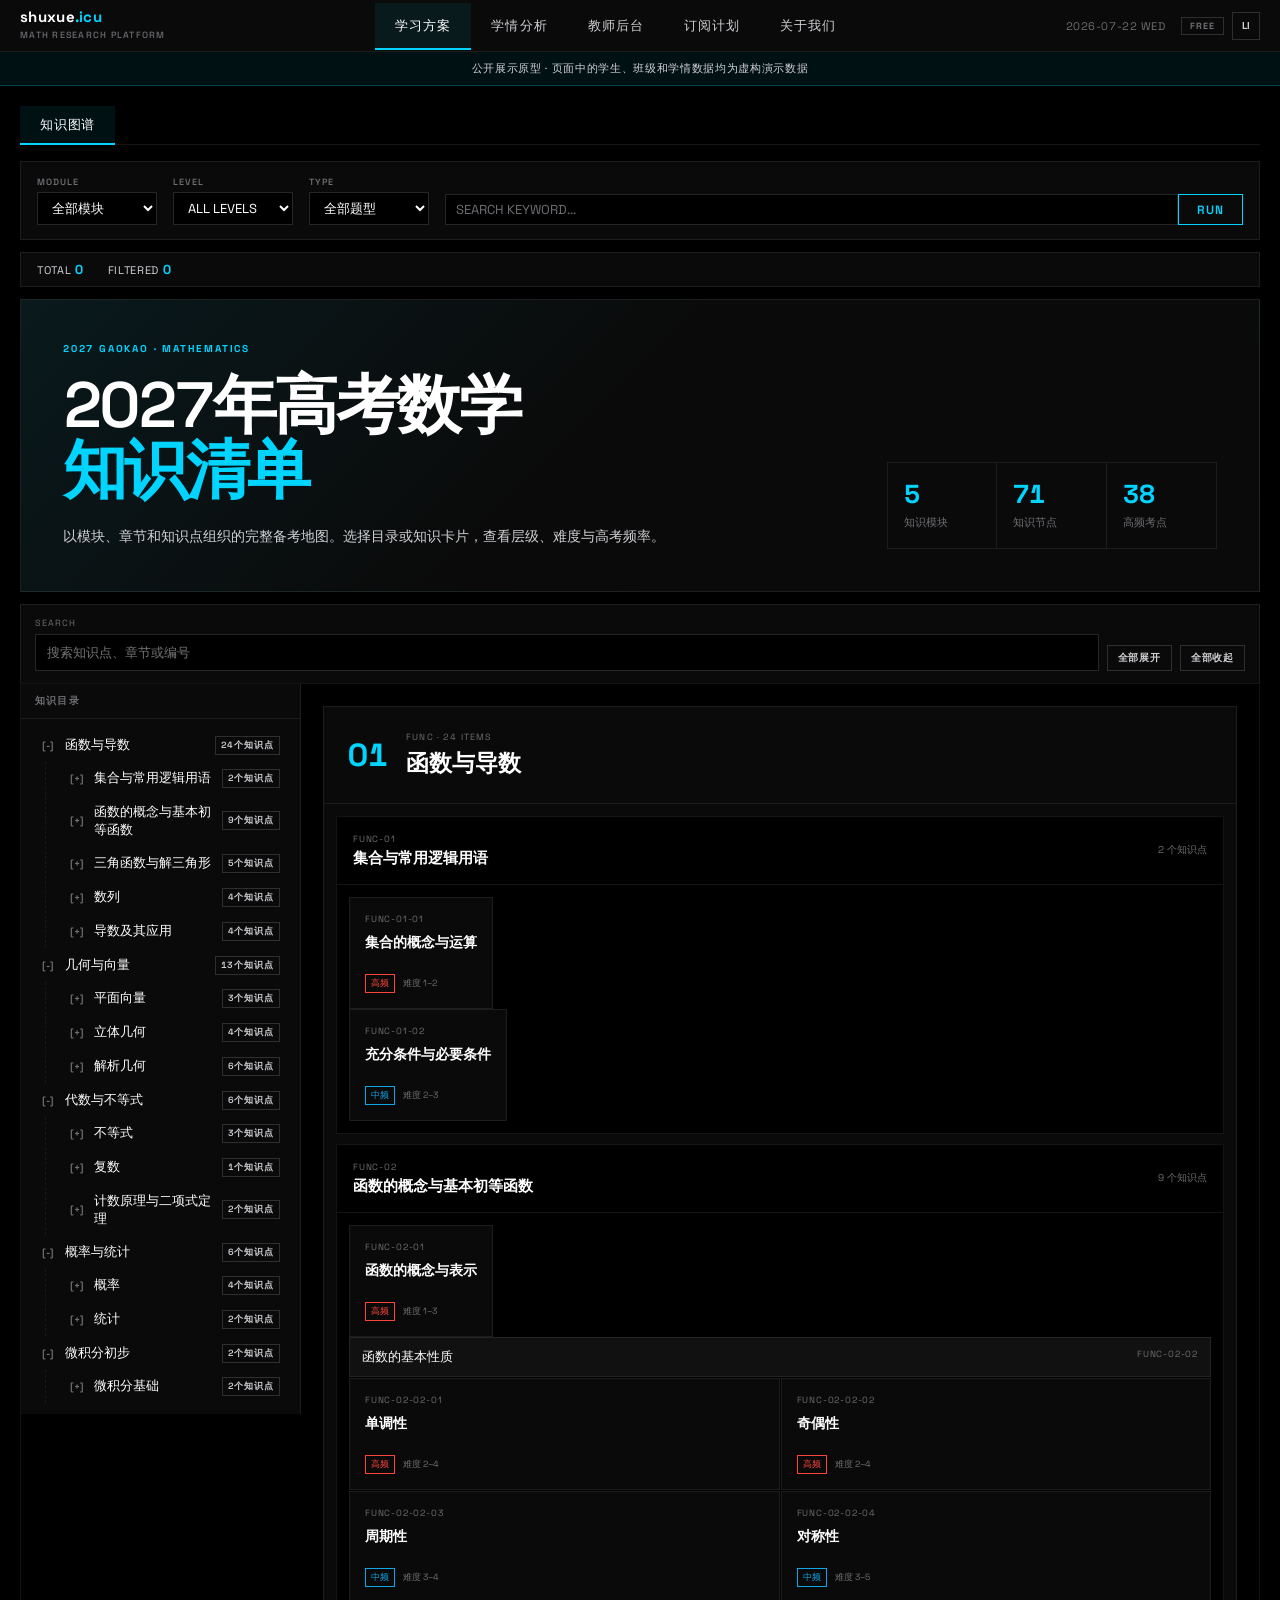
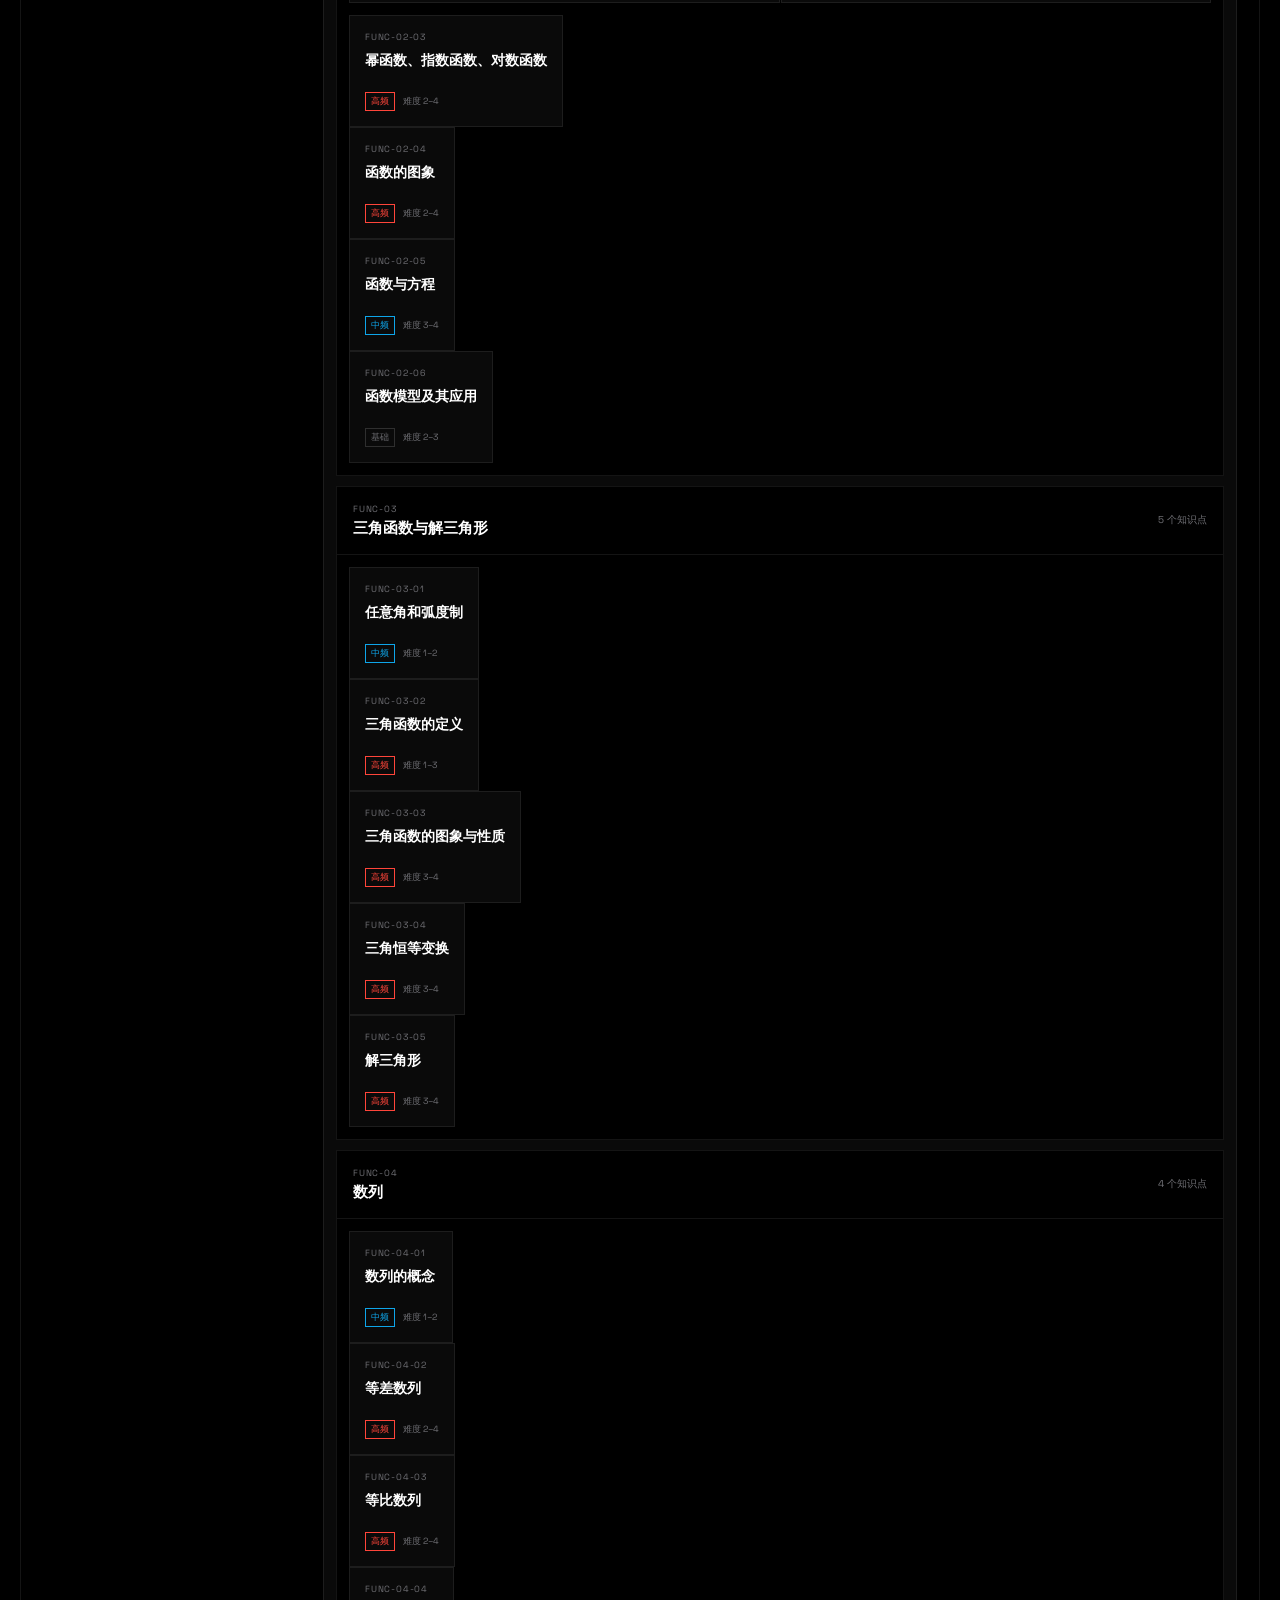
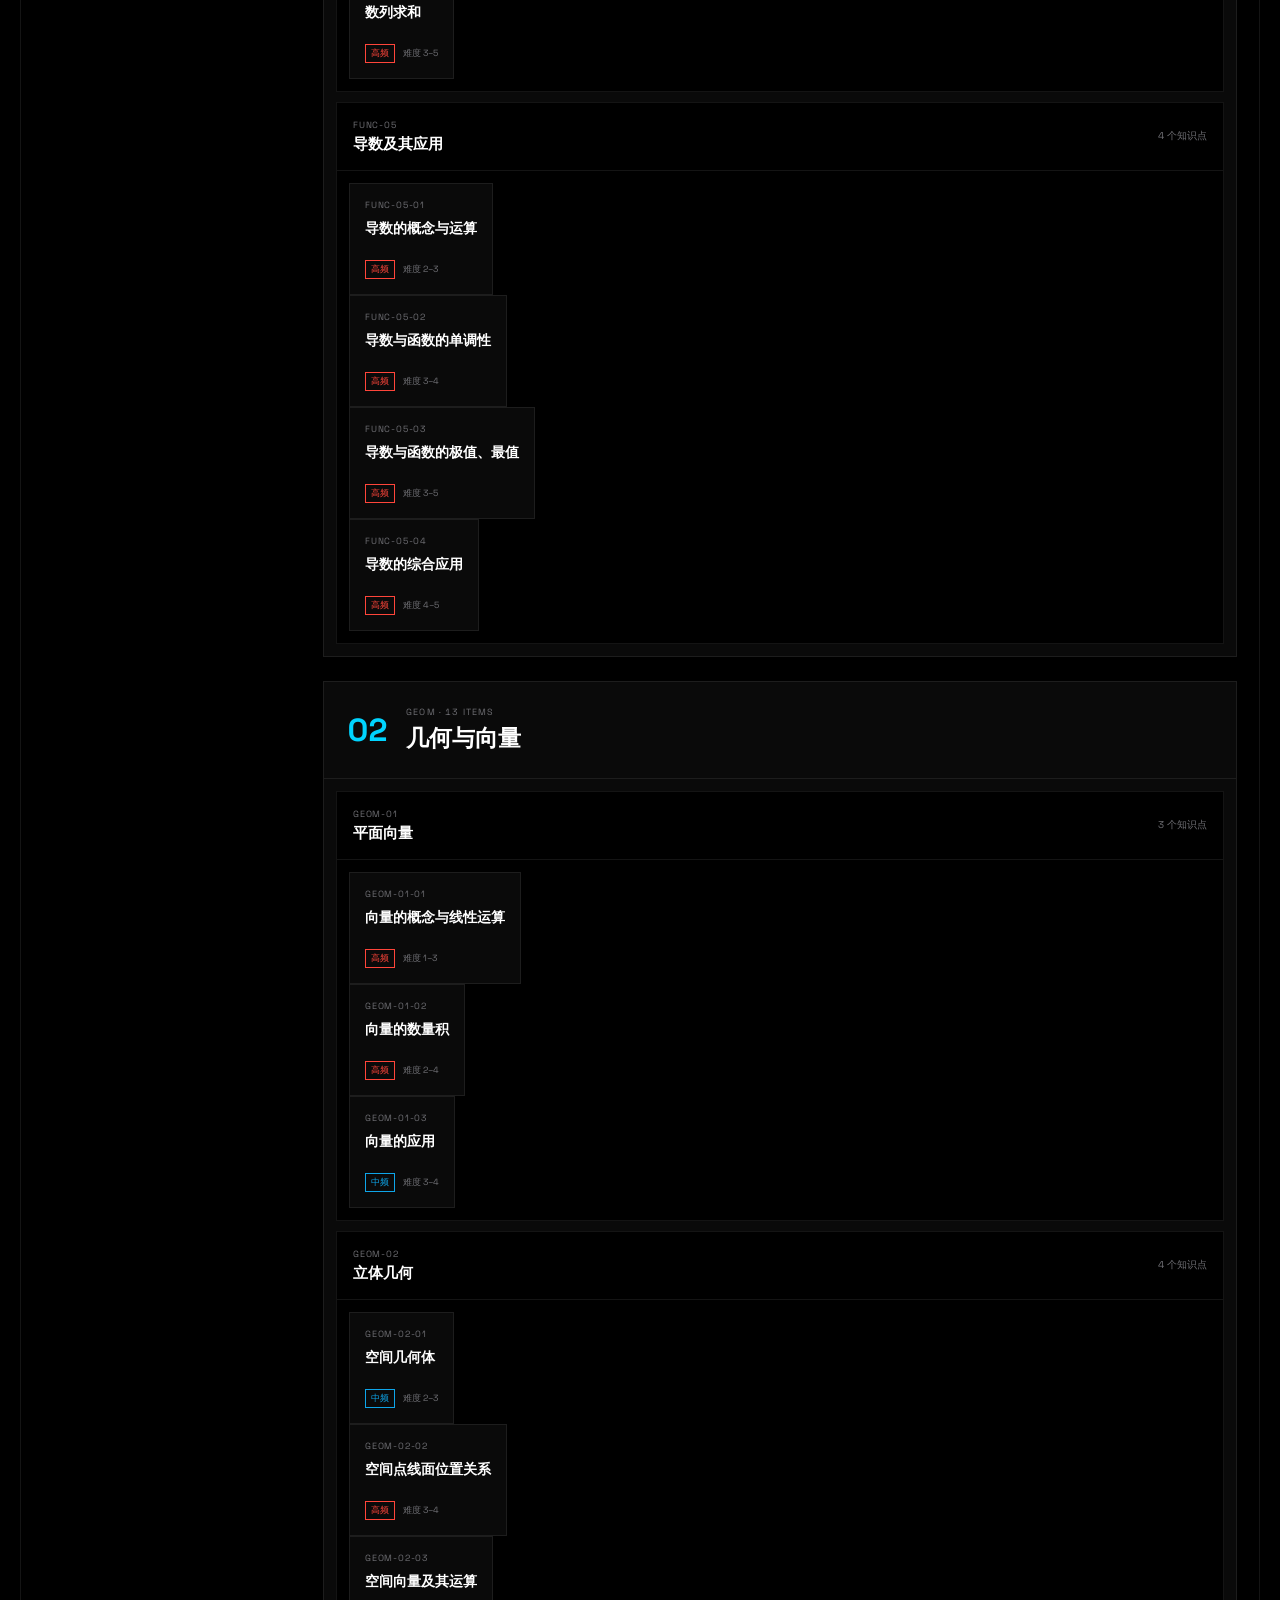
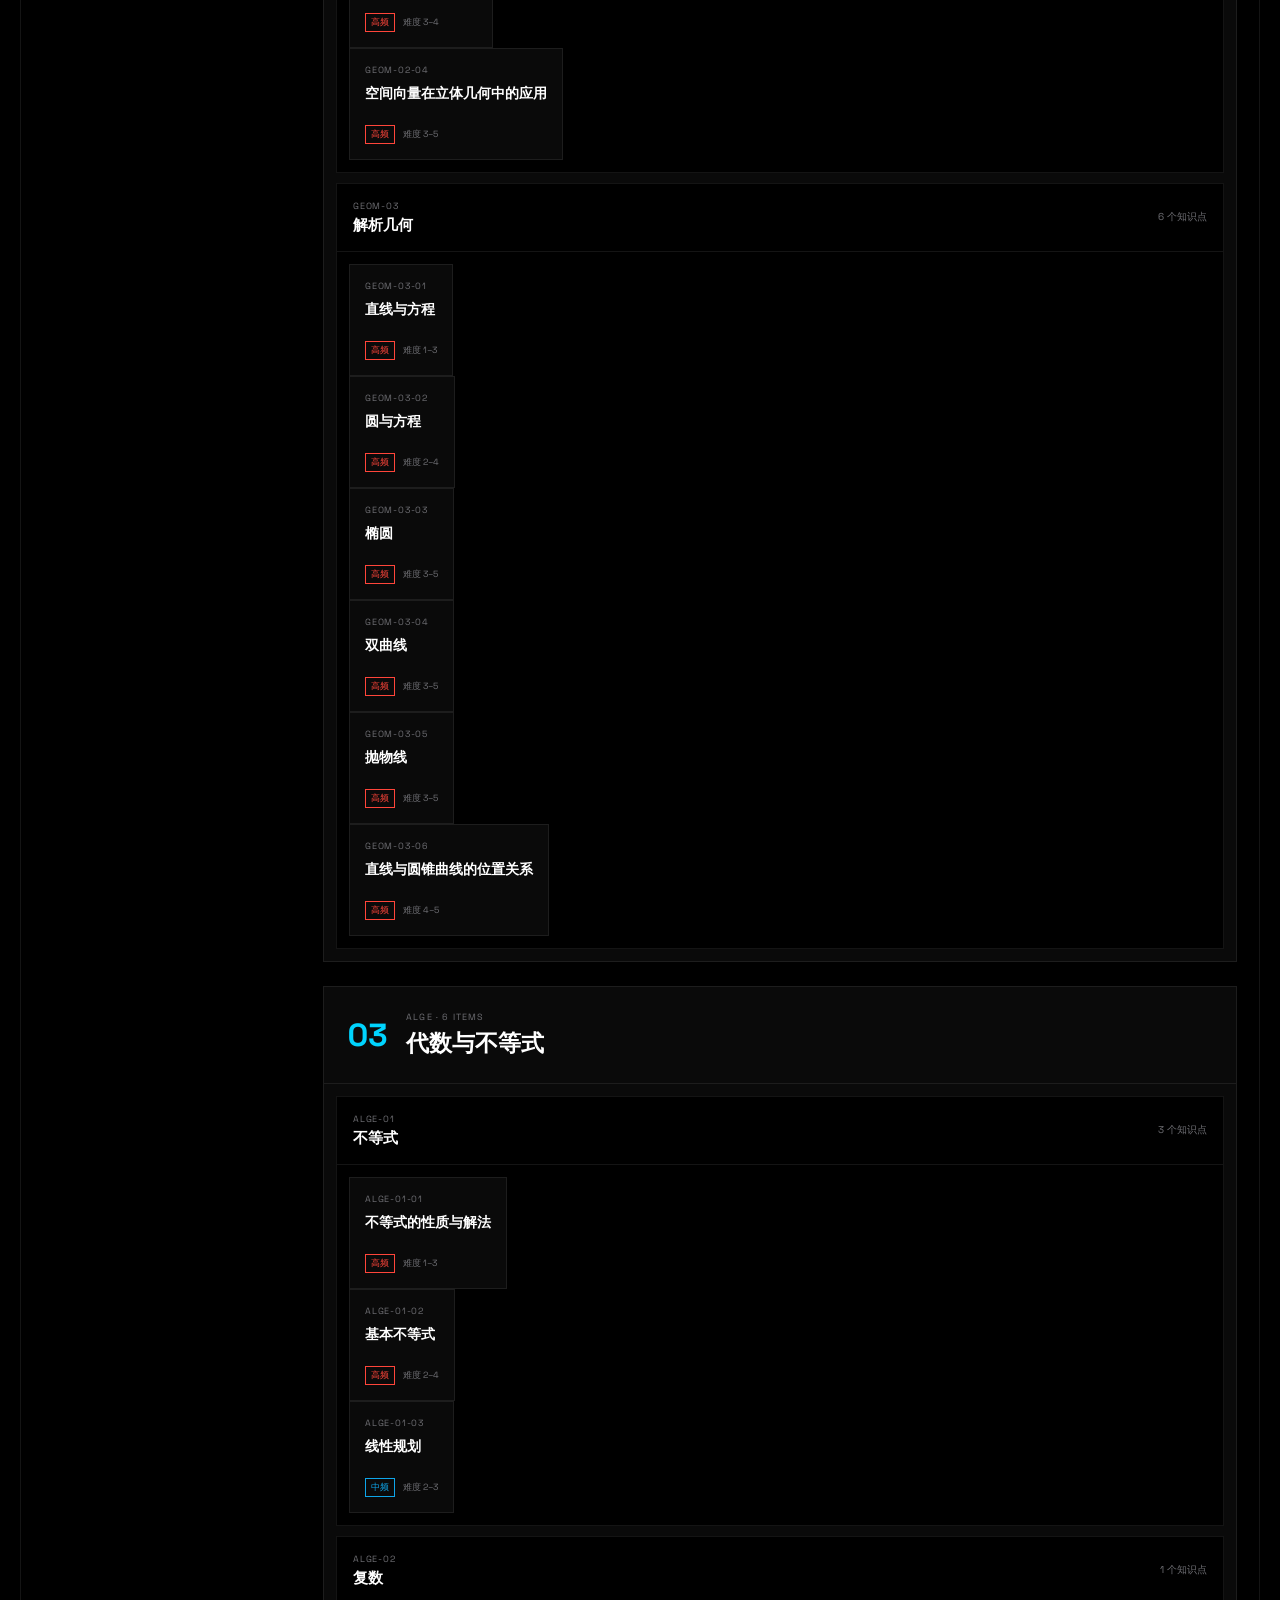
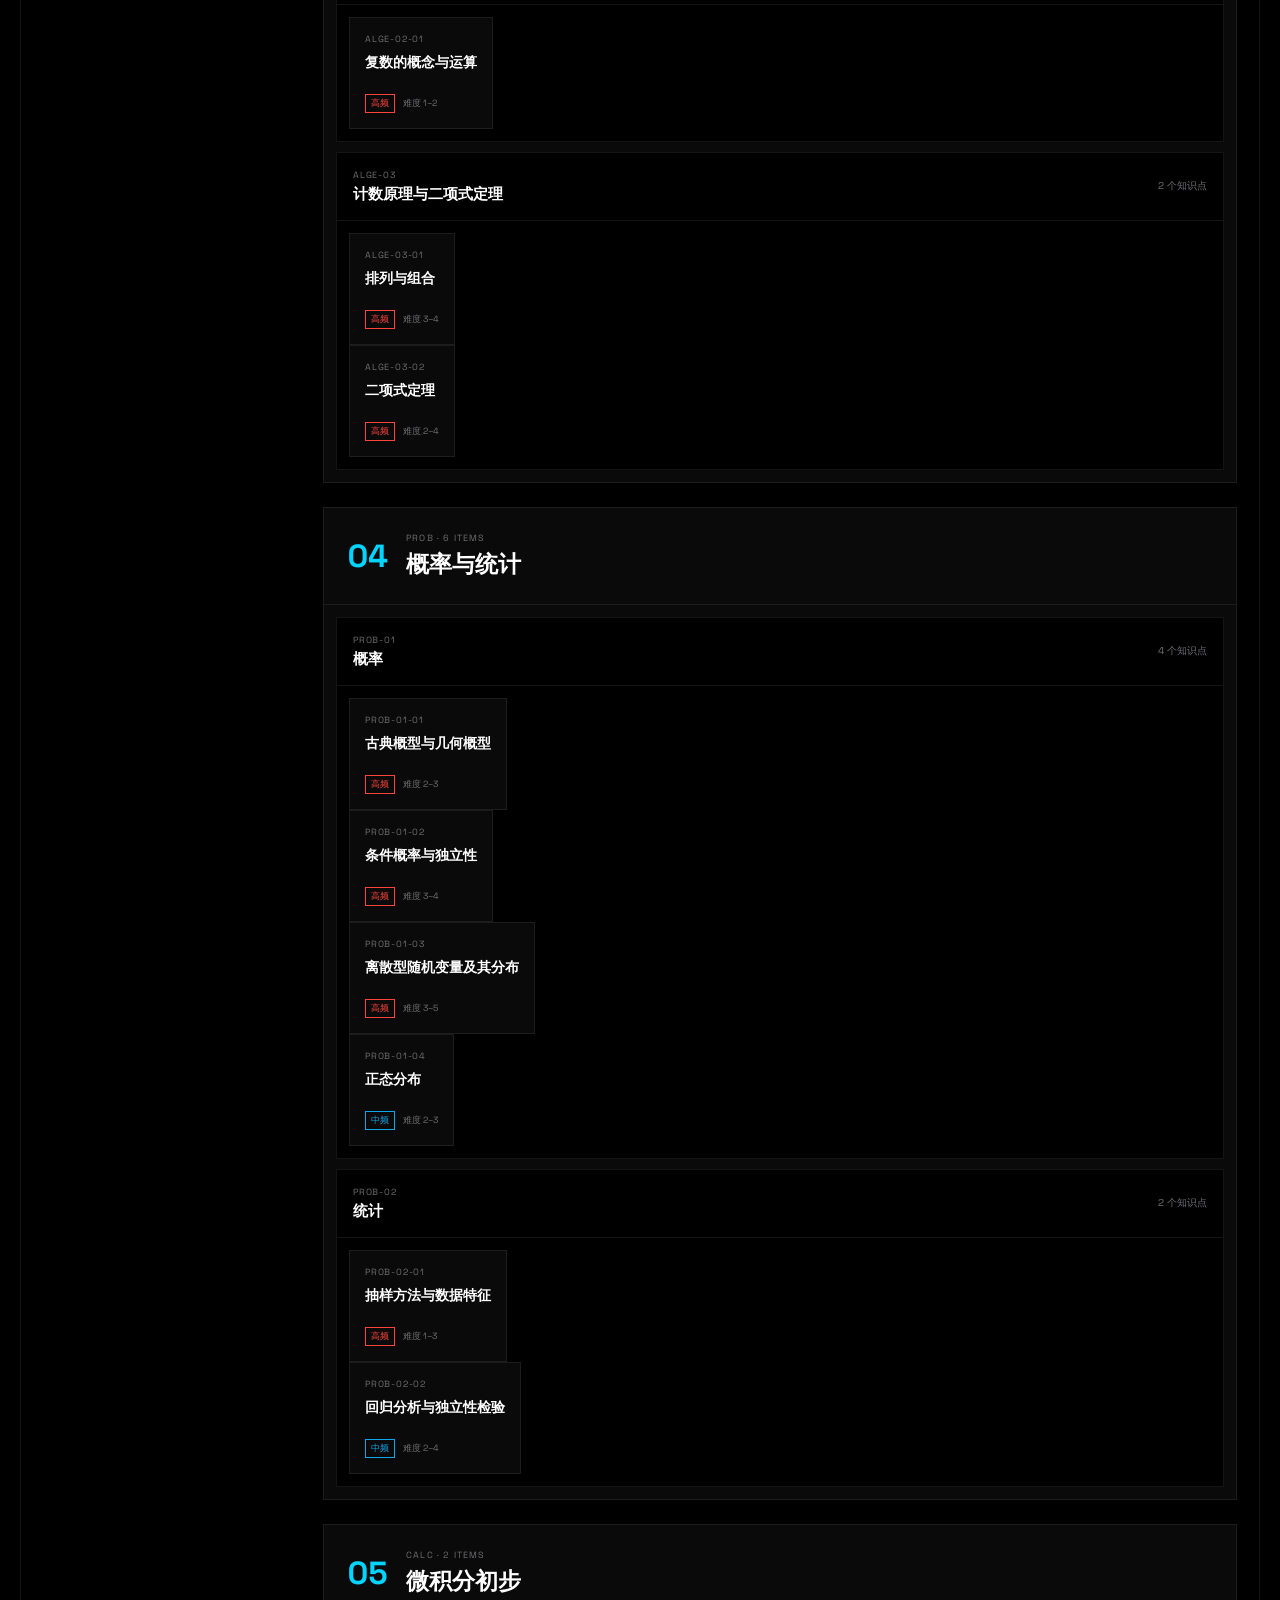
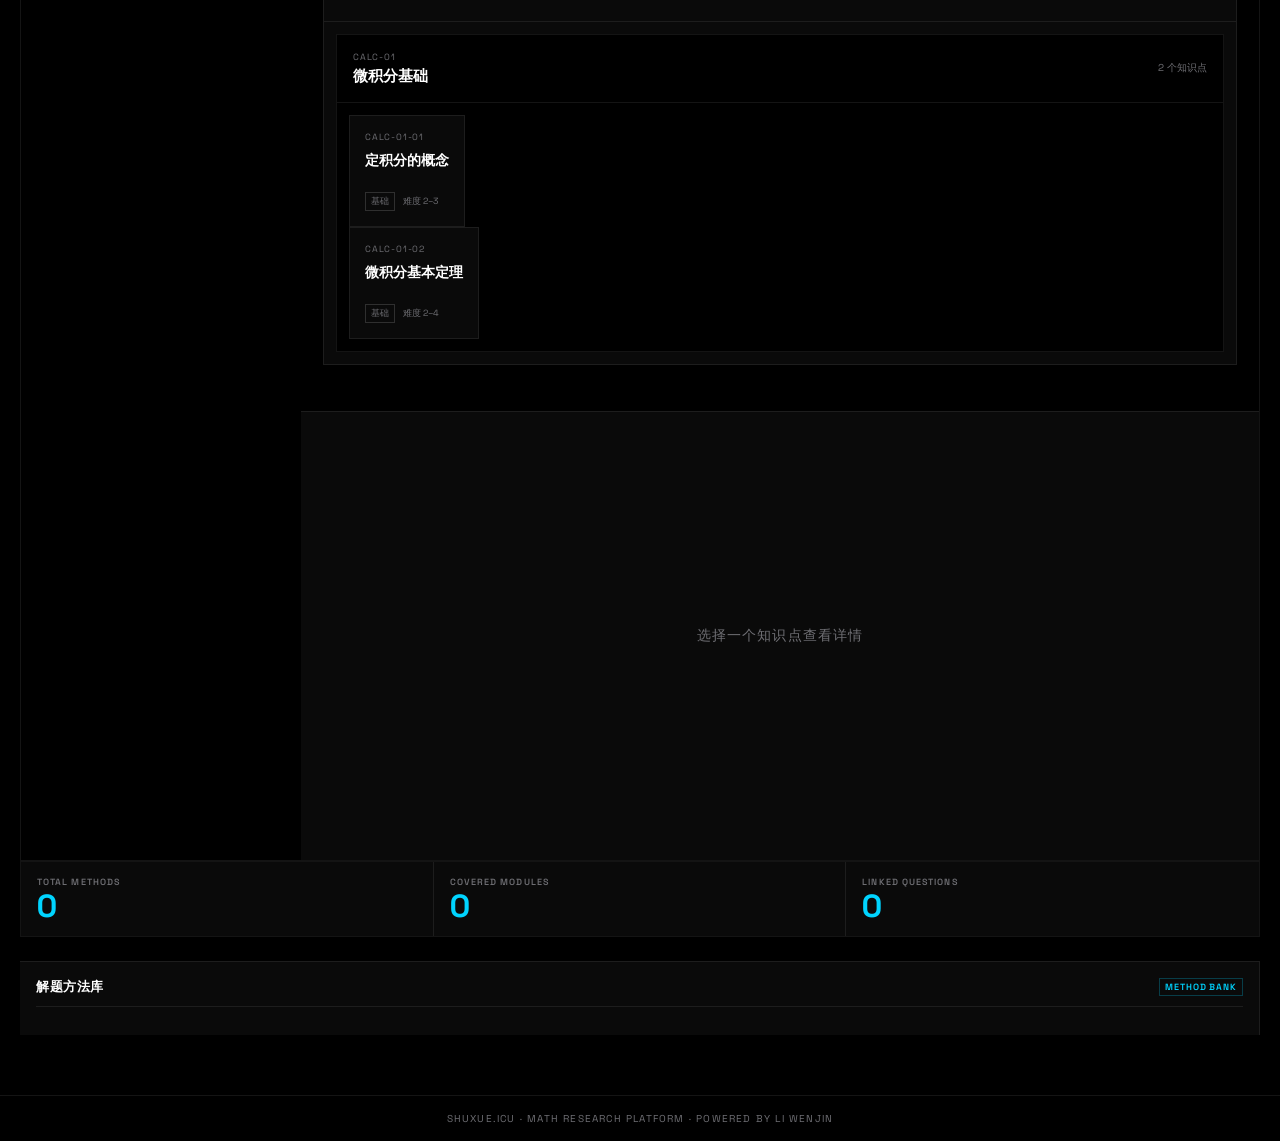
==== website/index.html @ add48ab4 "focus learning plan on knowledge checklist" ====
<!DOCTYPE html>
<html lang="zh-CN">
<head>
  <meta charset="UTF-8">
  <meta name="viewport" content="width=device-width, initial-scale=1.0">
  <title>shuxue.icu - 高考数学教研平台</title>
  <link rel="stylesheet" href="vendor/katex.min.css">
  <link rel="stylesheet" href="css/style.css?v=20260723-3">
  <link rel="preconnect" href="https://fonts.googleapis.com">
  <link rel="preconnect" href="https://fonts.gstatic.com" crossorigin>
  <link href="https://fonts.googleapis.com/css2?family=Space+Grotesk:wght@300;400;500;600;700&display=swap" rel="stylesheet">
  <script src="vendor/echarts.min.js"></script>
  <script src="vendor/katex.min.js"></script>
</head>
<body>
  <!-- 顶部导航栏 -->
  <nav class="navbar">
    <div class="nav-brand" aria-label="选择网站配色">
      <div class="nav-title">
        <h1>shuxue<span class="proto">.icu</span></h1>
        <span class="nav-subtitle">MATH RESEARCH PLATFORM</span>
      </div>
      <div class="brand-dropdown" id="brand-dropdown" aria-label="配色选项">
        <button class="brand-dropdown-item" data-theme="PKU" onclick="applyTheme('PKU')"><span class="brand-dropdown-dot" style="background:#B91C1C"></span><span>北大红 · PKU</span><span class="brand-dropdown-check">✓</span></button>
        <button class="brand-dropdown-item" data-theme="TSINGHUA" onclick="applyTheme('TSINGHUA')"><span class="brand-dropdown-dot" style="background:#7B2FA0"></span><span>清华紫 · TSINGHUA</span><span class="brand-dropdown-check">✓</span></button>
        <button class="brand-dropdown-item active" data-theme="CYAN" onclick="applyTheme('CYAN')"><span class="brand-dropdown-dot" style="background:#00d4ff"></span><span>赛博青 · CYAN</span><span class="brand-dropdown-check">✓</span></button>
      </div>
    </div>
    <div class="nav-tabs">
      <button class="nav-tab active" data-page="learning">学习方案</button>
      <button class="nav-tab" data-page="analytics">学情分析</button>
      <a class="nav-tab" href="https://admin.shuxue.icu/">教师后台</a>
      <button class="nav-tab" data-page="pricing">订阅计划</button>
      <button class="nav-tab" data-page="about">关于我们</button>
    </div>
    <div class="nav-user">
      <span class="nav-date" id="nav-date">2026-07-22 WED</span>
      <span class="user-avatar">LI</span>
    </div>
  </nav>
  <p class="demo-notice">公开展示原型 · 页面中的学生、班级和学情数据均为虚构演示数据</p>

  <!-- 主内容区 -->
  <main class="main-content">

    <!-- ===== 学习方案（2027 高考数学知识清单） ===== -->
    <div class="page active" id="page-learning">
      <!-- 题库与方法库暂不对外展示，只保留知识图谱 -->
      <div class="sub-nav" id="learning-subnav">
        <button class="sub-nav-btn active" data-sub="knowledge">知识图谱</button>
      </div>

      <!-- 题库子页 -->
      <div class="sub-page" id="sub-questions">
        <!-- 筛选工具栏 -->
        <div class="filter-bar">
          <div class="filter-group">
            <label>MODULE</label>
            <select id="filter-module">
              <option value="">全部模块</option>
              <option value="FUNC">函数与导数</option>
              <option value="GEOM">几何与向量</option>
              <option value="ALGE">代数与不等式</option>
              <option value="PROB">概率与统计</option>
              <option value="CALC">微积分初步</option>
            </select>
          </div>
          <div class="filter-group">
            <label>LEVEL</label>
            <select id="filter-difficulty">
              <option value="">ALL LEVELS</option>
              <option value="1">LV.1 基础</option>
              <option value="2">LV.2 简单</option>
              <option value="3">LV.3 中等</option>
              <option value="4">LV.4 较难</option>
              <option value="5">LV.5 困难</option>
            </select>
          </div>
          <div class="filter-group">
            <label>TYPE</label>
            <select id="filter-type">
              <option value="">全部题型</option>
              <option value="choice">选择题</option>
              <option value="fill">填空题</option>
              <option value="solve">解答题</option>
              <option value="proof">证明题</option>
            </select>
          </div>
          <div class="filter-search">
            <input type="text" id="filter-keyword" placeholder="SEARCH KEYWORD...">
            <button class="btn-search" onclick="filterQuestions()">RUN</button>
          </div>
        </div>

        <!-- 题目统计条 -->
        <div class="question-stats">
          <span>TOTAL <strong id="q-total">0</strong></span>
          <span>FILTERED <strong id="q-filtered">0</strong></span>
        </div>

        <!-- 题目列表 -->
        <div class="question-list" id="question-list"></div>

        <!-- 题目详情弹窗 -->
        <div class="modal-overlay" id="question-modal">
          <div class="modal">
            <div class="modal-header">
              <h3 id="modal-title">题目详情</h3>
              <button class="modal-close" onclick="closeModal()">×</button>
            </div>
            <div class="modal-body" id="modal-body"></div>
          </div>
        </div>
      </div>

      <!-- 知识图谱子页 -->
      <div class="sub-page active" id="sub-knowledge">
        <div class="knowledge-cover">
          <div>
            <span class="knowledge-eyebrow">2027 GAOKAO · MATHEMATICS</span>
            <h2>2027年高考数学<br><span>知识清单</span></h2>
            <p>以模块、章节和知识点组织的完整备考地图。选择目录或知识卡片，查看层级、难度与高考频率。</p>
          </div>
          <div class="knowledge-cover-stats">
            <div><strong id="knowledge-module-count">0</strong><span>知识模块</span></div>
            <div><strong id="knowledge-node-count">0</strong><span>知识节点</span></div>
            <div><strong id="knowledge-hot-count">0</strong><span>高频考点</span></div>
          </div>
        </div>
        <div class="knowledge-actions">
          <label class="knowledge-search">
            <span>SEARCH</span>
            <input id="knowledge-search-input" type="search" placeholder="搜索知识点、章节或编号">
          </label>
          <button class="btn-sm" onclick="expandAll()">全部展开</button>
          <button class="btn-sm" onclick="collapseAll()">全部收起</button>
        </div>
        <div class="knowledge-layout">
          <div class="knowledge-tree-panel">
            <div class="tree-toolbar"><span>知识目录</span></div>
            <div class="knowledge-tree" id="knowledge-tree"></div>
          </div>
          <div class="knowledge-document-panel">
            <div class="knowledge-document" id="knowledge-document"></div>
            <div class="knowledge-detail-panel" id="knowledge-detail">
              <div class="detail-empty">
                <p>选择一个知识点查看详情</p>
              </div>
            </div>
          </div>
        </div>
      </div>

      <!-- 方法库子页 -->
      <div class="sub-page" id="sub-methods">
        <div class="stats-grid" style="grid-template-columns: repeat(3, 1fr)">
          <div class="stat-card">
            <div class="stat-info">
              <span class="stat-label">TOTAL METHODS</span>
              <span class="stat-value" id="stat-methods-total">0</span>
            </div>
          </div>
          <div class="stat-card">
            <div class="stat-info">
              <span class="stat-label">COVERED MODULES</span>
              <span class="stat-value" id="stat-methods-modules">0</span>
            </div>
          </div>
          <div class="stat-card">
            <div class="stat-info">
              <span class="stat-label">LINKED QUESTIONS</span>
              <span class="stat-value" id="stat-methods-linked">0</span>
            </div>
          </div>
        </div>

        <!-- 方法列表 -->
        <div class="chart-card full">
          <div class="chart-header">
            <h3>解题方法库</h3>
            <span class="chart-badge green">METHOD BANK</span>
          </div>
          <div class="methods-list" id="methods-list"></div>
        </div>

        <!-- 方法详情 -->
        <div class="chart-card full" id="method-detail-card" style="display:none">
          <div class="chart-header">
            <h3 id="method-detail-title">METHOD DETAIL</h3>
          </div>
          <div class="method-detail-content" id="method-detail-content"></div>
        </div>
      </div>
    </div>

    <!-- ===== 学情分析 ===== -->
    <div class="page" id="page-analytics">
      <!-- 学生选择器 -->
      <div class="student-selector">
        <div class="student-cards" id="student-cards"></div>
      </div>

      <!-- 学情详情 -->
      <div id="student-detail">
        <!-- 总体指标 -->
        <div class="stats-grid" id="student-stats"></div>

        <!-- 图表区域 -->
        <div class="charts-row">
          <div class="chart-card half">
            <div class="chart-header">
              <h3>知识点掌握雷达图</h3>
              <span class="chart-badge">RADAR</span>
            </div>
            <div class="chart-container" id="chart-radar"></div>
          </div>
          <div class="chart-card half">
            <div class="chart-header">
              <h3>正确率趋势</h3>
              <span class="chart-badge green">14D TREND</span>
            </div>
            <div class="chart-container" id="chart-student-trend"></div>
          </div>
        </div>

        <div class="charts-row">
          <div class="chart-card half">
            <div class="chart-header">
              <h3>各难度正确率</h3>
              <span class="chart-badge">ABILITY</span>
            </div>
            <div class="chart-container" id="chart-difficulty-bar"></div>
          </div>
          <div class="chart-card half">
            <div class="chart-header">
              <h3>知识点掌握度</h3>
              <span class="chart-badge orange">DETAIL</span>
            </div>
            <div class="knowledge-mastery-list" id="knowledge-mastery"></div>
          </div>
        </div>

        <!-- 薄弱项分析 -->
        <div class="chart-card full">
          <div class="chart-header">
            <h3>薄弱知识点分析</h3>
            <span class="chart-badge red">CRITICAL</span>
          </div>
          <div class="weak-points-list" id="weak-points"></div>
        </div>

        <!-- 学习建议 -->
        <div class="chart-card full">
          <div class="chart-header">
            <h3>推荐学习路径</h3>
            <span class="chart-badge green">SUGGESTED</span>
          </div>
          <div class="recommendations" id="recommendations"></div>
        </div>
      </div>
    </div>

    <!-- ===== DASHBOARD（概览 + 上传管线 + 审核） ===== -->
    <div class="page" id="page-dashboard">
      <!-- 概览统计区 -->
      <div class="dash-overview">
        <div class="stats-grid">
          <div class="stat-card">
            <div class="stat-info">
              <span class="stat-label">TOTAL QUESTIONS</span>
              <span class="stat-value" id="stat-total-questions">0</span>
              <span class="stat-trend up">+3 THIS WEEK</span>
            </div>
          </div>
          <div class="stat-card">
            <div class="stat-info">
              <span class="stat-label">KNOWLEDGE POINTS</span>
              <span class="stat-value" id="stat-knowledge-points">0</span>
              <span class="stat-trend up">COVERAGE 81%</span>
            </div>
          </div>
          <div class="stat-card">
            <div class="stat-info">
              <span class="stat-label">PENDING REVIEW</span>
              <span class="stat-value" id="stat-pending">0</span>
            </div>
          </div>
          <div class="stat-card">
            <div class="stat-info">
              <span class="stat-label">AI AVG CONFIDENCE</span>
              <span class="stat-value" id="stat-confidence">0%</span>
            </div>
          </div>
        </div>

        <!-- 高频错题 -->
        <div class="chart-card full">
          <div class="chart-header">
            <h3>高频错题 TOP 5</h3>
            <span class="chart-badge red">CRITICAL</span>
          </div>
          <div class="error-table-wrapper">
            <table class="error-table" id="error-table">
              <thead>
                <tr>
                  <th>RANK</th>
                  <th>QUESTION</th>
                  <th>MODULE</th>
                  <th>ERR RATE</th>
                  <th>COUNT</th>
                  <th>STATUS</th>
                </tr>
              </thead>
              <tbody></tbody>
            </table>
          </div>
        </div>
      </div>

      <!-- 管线步骤条 -->
      <div class="pipeline-bar">
        <div class="pipeline-step" id="pipe-upload">
          <span class="pipe-num">01</span>
          <span class="pipe-label">UPLOAD</span>
          <span class="pipe-status" id="pipe-upload-status">IDLE</span>
        </div>
        <div class="pipeline-connector"></div>
        <div class="pipeline-step" id="pipe-ocr">
          <span class="pipe-num">02</span>
          <span class="pipe-label">EXTRACT</span>
          <span class="pipe-status" id="pipe-ocr-status">IDLE</span>
        </div>
        <div class="pipeline-connector"></div>
        <div class="pipeline-step" id="pipe-llm">
          <span class="pipe-num">03</span>
          <span class="pipe-label">STRUCTURE</span>
          <span class="pipe-status" id="pipe-llm-status">IDLE</span>
        </div>
        <div class="pipeline-connector"></div>
        <div class="pipeline-step" id="pipe-review">
          <span class="pipe-num">04</span>
          <span class="pipe-label">REVIEW</span>
          <span class="pipe-status" id="pipe-review-status">IDLE</span>
        </div>
        <div class="pipeline-connector"></div>
        <div class="pipeline-step" id="pipe-store">
          <span class="pipe-num">05</span>
          <span class="pipe-label">STORE</span>
          <span class="pipe-status" id="pipe-store-status">IDLE</span>
        </div>
      </div>

      <!-- 上传区域 -->
      <div class="upload-zone" id="upload-zone">
        <div class="upload-zone-inner">
          <div class="upload-icon">DROP FILES HERE</div>
          <div class="upload-sub">or click to select</div>
          <div class="upload-types">PNG · JPG · PDF · DOCX · TXT · MD</div>
        </div>
        <input type="file" id="file-input" multiple accept=".png,.jpg,.jpeg,.bmp,.webp,.pdf,.docx,.doc,.txt,.md,.markdown" style="display:none">
      </div>

      <!-- 已上传文件列表 -->
      <div class="chart-card full" id="uploaded-files-card" style="display:none">
        <div class="chart-header">
          <h3>UPLOADED FILES</h3>
          <div class="upload-actions">
            <button class="btn-accent" onclick="processAllFiles()" data-tier-lock="pro">PROCESS ALL</button>
            <button class="btn-ghost" onclick="clearUploads()">CLEAR</button>
          </div>
        </div>
        <div class="file-list" id="file-list"></div>
      </div>

      <!-- 处理结果 -->
      <div class="chart-card full" id="process-results-card" style="display:none">
        <div class="chart-header">
          <h3>EXTRACTION RESULTS</h3>
          <span class="chart-badge green" id="results-count-badge">0 ITEMS</span>
        </div>
        <div class="results-list" id="results-list"></div>
      </div>

      <!-- 标准格式编辑器 -->
      <div class="chart-card full" id="format-editor-card" style="display:none">
        <div class="chart-header">
          <h3 id="editor-title">FORMAT EDITOR</h3>
          <div class="editor-actions">
            <button class="btn-accent" onclick="saveFromEditor()">SAVE</button>
            <button class="btn-ghost" onclick="closeEditor()">CLOSE</button>
          </div>
        </div>

        <!-- 题目编辑表单 -->
        <div class="editor-form" id="question-editor" style="display:none">
          <div class="form-grid">
            <div class="form-field">
              <label>ID</label>
              <input type="text" id="ed-id" readonly class="field-readonly">
            </div>
            <div class="form-field">
              <label>MODULE</label>
              <select id="ed-module">
                <option value="FUNC">FUNC · 函数与导数</option>
                <option value="GEOM">GEOM · 几何与向量</option>
                <option value="ALGE">ALGE · 代数与不等式</option>
                <option value="PROB">PROB · 概率与统计</option>
                <option value="CALC">CALC · 微积分初步</option>
              </select>
            </div>
            <div class="form-field">
              <label>DIFFICULTY</label>
              <select id="ed-difficulty">
                <option value="1">LV.1 基础</option>
                <option value="2">LV.2 简单</option>
                <option value="3">LV.3 中等</option>
                <option value="4">LV.4 较难</option>
                <option value="5">LV.5 困难</option>
              </select>
            </div>
            <div class="form-field">
              <label>TYPE</label>
              <select id="ed-type">
                <option value="choice">CHOICE · 选择题</option>
                <option value="fill">FILL · 填空题</option>
                <option value="solve">SOLVE · 解答题</option>
                <option value="proof">PROOF · 证明题</option>
              </select>
            </div>
          </div>

          <div class="form-field full-width">
            <label>STEM · 题干</label>
            <textarea id="ed-stem" rows="4" placeholder="输入题干，公式用 $LaTeX$ 包裹"></textarea>
            <div class="latex-preview" id="stem-preview"></div>
          </div>

          <div class="form-field full-width" id="options-section">
            <label>OPTIONS · 选项（选择题）</label>
            <div class="options-grid" id="ed-options">
              <div class="option-row">
                <span class="option-label">A</span>
                <input type="text" class="option-input" data-label="A" placeholder="选项内容，公式用 $LaTeX$">
              </div>
              <div class="option-row">
                <span class="option-label">B</span>
                <input type="text" class="option-input" data-label="B" placeholder="选项内容，公式用 $LaTeX$">
              </div>
              <div class="option-row">
                <span class="option-label">C</span>
                <input type="text" class="option-input" data-label="C" placeholder="选项内容，公式用 $LaTeX$">
              </div>
              <div class="option-row">
                <span class="option-label">D</span>
                <input type="text" class="option-input" data-label="D" placeholder="选项内容，公式用 $LaTeX$">
              </div>
            </div>
          </div>

          <div class="form-grid">
            <div class="form-field">
              <label>ANSWER · 答案</label>
              <input type="text" id="ed-answer" placeholder="选择题给字母，填空题给值">
            </div>
            <div class="form-field full-width">
              <label>ANALYSIS · 解析</label>
              <textarea id="ed-analysis" rows="3" placeholder="解析步骤，公式用 $LaTeX$"></textarea>
            </div>
          </div>

          <div class="form-field full-width">
            <label>TAGS · 标签</label>
            <input type="text" id="ed-tags" placeholder="逗号分隔，如：导数,极值,恒成立">
          </div>

          <div class="form-field full-width">
            <label>KNOWLEDGE POINTS · 知识点</label>
            <input type="text" id="ed-kp" placeholder="逗号分隔，如：FUNC-02-02-01">
          </div>

          <div class="form-grid">
            <div class="form-field">
              <label>SOURCE TYPE</label>
              <select id="ed-source-type">
                <option value="真题">真题</option>
                <option value="模拟">模拟</option>
                <option value="教案">教案</option>
                <option value="自编">自编</option>
                <option value="手写笔记">手写笔记</option>
              </select>
            </div>
            <div class="form-field">
              <label>YEAR</label>
              <input type="number" id="ed-source-year" min="2000" value="2024">
            </div>
            <div class="form-field">
              <label>REGION</label>
              <input type="text" id="ed-source-region" placeholder="全国I卷等">
            </div>
          </div>
        </div>

        <!-- 方法编辑表单 -->
        <div class="editor-form" id="method-editor" style="display:none">
          <div class="form-grid">
            <div class="form-field">
              <label>ID</label>
              <input type="text" id="ed-m-id" readonly class="field-readonly">
            </div>
            <div class="form-field">
              <label>NAME · 方法名称</label>
              <input type="text" id="ed-m-name" placeholder="如：裂项相消法">
            </div>
            <div class="form-field">
              <label>CATEGORY · 分类</label>
              <input type="text" id="ed-m-category" placeholder="如：数列求和">
            </div>
            <div class="form-field">
              <label>MODULE</label>
              <select id="ed-m-module">
                <option value="FUNC">FUNC · 函数与导数</option>
                <option value="GEOM">GEOM · 几何与向量</option>
                <option value="ALGE">ALGE · 代数与不等式</option>
                <option value="PROB">PROB · 概率与统计</option>
                <option value="CALC">CALC · 微积分初步</option>
              </select>
            </div>
          </div>

          <div class="form-field full-width">
            <label>PRINCIPLE · 原理</label>
            <textarea id="ed-m-principle" rows="2" placeholder="一句话概括方法原理"></textarea>
          </div>

          <div class="form-field full-width">
            <label>STEPS · 解题步骤</label>
            <div id="ed-m-steps" class="steps-editor">
              <div class="step-row"><span class="step-num">01</span><input type="text" class="step-input" placeholder="步骤1"></div>
              <div class="step-row"><span class="step-num">02</span><input type="text" class="step-input" placeholder="步骤2"></div>
              <div class="step-row"><span class="step-num">03</span><input type="text" class="step-input" placeholder="步骤3"></div>
              <div class="step-row"><span class="step-num">04</span><input type="text" class="step-input" placeholder="步骤4"></div>
              <div class="step-row"><span class="step-num">05</span><input type="text" class="step-input" placeholder="步骤5"></div>
            </div>
            <button class="btn-ghost" onclick="addStep()">+ ADD STEP</button>
          </div>

          <div class="form-field full-width">
            <label>COMMON FORMS · 常见形式</label>
            <textarea id="ed-m-forms" rows="3" placeholder="公式模板，每行一个，用 $LaTeX$"></textarea>
          </div>

          <div class="form-field full-width">
            <label>PITFALLS · 易错点</label>
            <textarea id="ed-m-pitfalls" rows="2" placeholder="每行一个易错点"></textarea>
          </div>

          <div class="form-grid">
            <div class="form-field">
              <label>KEYWORDS · 关键词</label>
              <input type="text" id="ed-m-keywords" placeholder="逗号分隔">
            </div>
            <div class="form-field">
              <label>APPLICABLE TYPES</label>
              <input type="text" id="ed-m-types" placeholder="choice, fill, solve, proof">
            </div>
            <div class="form-field">
              <label>DIFFICULTY RANGE</label>
              <input type="text" id="ed-m-drange" placeholder="3-5">
            </div>
          </div>
        </div>
      </div>

      <!-- 审核队列 -->
      <div class="chart-card full">
        <div class="chart-header">
          <h3>审核队列</h3>
          <span class="chart-badge green">AUTO INGEST</span>
        </div>
        <div class="review-list" id="review-list"></div>
      </div>

      <!-- 审核详情预览 -->
      <div class="chart-card full" id="review-detail-card" style="display:none">
        <div class="chart-header">
          <h3 id="review-detail-title">ITEM DETAIL</h3>
          <div class="review-actions">
            <button class="btn-approve" onclick="approveItem()" data-tier-lock="pro">APPROVE</button>
            <button class="btn-reject" onclick="rejectItem()">REJECT</button>
            <button class="btn-edit" onclick="editItem()" data-tier-lock="pro">EDIT</button>
          </div>
        </div>
        <div class="review-detail-content" id="review-detail-content"></div>
      </div>
    </div>

    <!-- ===== 订阅计划 ===== -->
    <div class="page" id="page-pricing">
      <div class="pricing-hero">
        <h2>PRICING</h2>
        <p>教研工具平台 · 不面向学生 · 数据驱动教学 · 合规运营</p>
      </div>

      <div class="tier-toggle">
        <button class="active" onclick="switchBilling('monthly')">MONTHLY</button>
        <button onclick="switchBilling('yearly')">YEARLY · SAVE 17%</button>
      </div>

      <div class="pricing-grid">
        <!-- FREE -->
        <div class="pricing-card">
          <div class="tier-name">TIER 01</div>
          <div class="tier-label">FREE</div>
          <div class="tier-desc">教研入门 · 零成本体验核心功能</div>
          <div class="tier-price"><span class="currency">¥</span>0<span class="period">/月</span></div>
          <div class="tier-unit">永久免费 · 无需付费</div>
          <button class="tier-cta" onclick="showToast('免费版无需注册，直接使用')">START FREE</button>
          <ul class="feature-list">
            <li><span class="feat-key">题库浏览</span><span class="feat-val">10 题/日</span></li>
            <li><span class="feat-key">知识图谱</span><span class="feat-val">仅查看</span></li>
            <li><span class="feat-key">学情分析</span><span class="feat-val limit">3 次/月</span></li>
            <li><span class="feat-key">AI 审核</span><span class="feat-val limit">--</span></li>
            <li><span class="feat-key">方法模板</span><span class="feat-val">仅查看</span></li>
            <li><span class="feat-key">文件上传</span><span class="feat-val">1 次/日</span></li>
            <li><span class="feat-key">数据导出</span><span class="feat-val limit">--</span></li>
            <li><span class="feat-key">Blog</span><span class="feat-val unlimited">完整访问</span></li>
          </ul>
        </div>

        <!-- PRO (Featured) -->
        <div class="pricing-card featured">
          <div class="tier-name">TIER 02</div>
          <div class="tier-label">PRO</div>
          <div class="tier-desc">个人教师 · 全功能解锁 · AI 驱动教研</div>
          <div class="tier-price"><span class="currency">¥</span><span id="pro-price">49</span><span class="period" id="pro-period">/月</span></div>
          <div class="tier-unit" id="pro-unit">单座席 · 按月计费</div>
          <button class="tier-cta" onclick="showToast('Pro 版即将开放注册')">GET PRO</button>
          <ul class="feature-list">
            <li><span class="feat-key">题库浏览</span><span class="feat-val unlimited">无限</span></li>
            <li><span class="feat-key">知识图谱</span><span class="feat-val">查看 + 注解</span></li>
            <li><span class="feat-key">学情分析</span><span class="feat-val unlimited">无限 + PDF</span></li>
            <li><span class="feat-key">AI 审核</span><span class="feat-val unlimited">无限 · 优先队列</span></li>
            <li><span class="feat-key">方法模板</span><span class="feat-val">查看 + 创建</span></li>
            <li><span class="feat-key">文件上传</span><span class="feat-val">批量 · 10 次/日</span></li>
            <li><span class="feat-key">数据导出</span><span class="feat-val">CSV + PDF</span></li>
            <li><span class="feat-key">Blog</span><span class="feat-val">完整 + 草稿</span></li>
          </ul>
        </div>

        <!-- TEAM -->
        <div class="pricing-card">
          <div class="tier-name">TIER 03</div>
          <div class="tier-label">TEAM</div>
          <div class="tier-desc">教研组协作 · 共享题库 · 统一管理</div>
          <div class="tier-price"><span class="currency">¥</span><span id="team-price">199</span><span class="period" id="team-period">/月</span></div>
          <div class="tier-unit" id="team-unit">5 座席 · 含管理后台</div>
          <button class="tier-cta" onclick="showToast('Team 版即将开放注册')">GET TEAM</button>
          <ul class="feature-list">
            <li><span class="feat-key">Pro 全功能</span><span class="feat-val unlimited">包含</span></li>
            <li><span class="feat-key">共享题库</span><span class="feat-val">组内协作编辑</span></li>
            <li><span class="feat-key">组级分析</span><span class="feat-val">团队仪表盘</span></li>
            <li><span class="feat-key">方法共享</span><span class="feat-val">组模板流通</span></li>
            <li><span class="feat-key">座席管理</span><span class="feat-val">5-20 增购 ¥39/席</span></li>
            <li><span class="feat-key">优先支持</span><span class="feat-val unlimited">24h 响应</span></li>
            <li><span class="feat-key">私有部署</span><span class="feat-val limit">--</span></li>
          </ul>
        </div>

        <!-- API -->
        <div class="pricing-card">
          <div class="tier-name">TIER 04</div>
          <div class="tier-label">API</div>
          <div class="tier-desc">结构化数据服务 · 教研数据接口</div>
          <div class="tier-price"><span class="currency">¥</span>500<span class="period">/月起</span></div>
          <div class="tier-unit">按调用量计费 · ¥0.01/次</div>
          <button class="tier-cta" onclick="showToast('API 服务需申请审核')">REQUEST ACCESS</button>
          <ul class="feature-list">
            <li><span class="feat-key">题库查询</span><span class="feat-val">RESTful API</span></li>
            <li><span class="feat-key">知识图谱</span><span class="feat-val">结构化 JSON</span></li>
            <li><span class="feat-key">解题路径</span><span class="feat-val">步骤化数据</span></li>
            <li><span class="feat-key">学情报告</span><span class="feat-val">脱敏聚合数据</span></li>
            <li><span class="feat-key">数据包</span><span class="feat-val">¥2K-10K/主题域</span></li>
            <li><span class="feat-key">SLA</span><span class="feat-val">99.5% 可用性</span></li>
            <li><span class="feat-key">定制服务</span><span class="feat-val">¥20K+ 项目制</span></li>
          </ul>
        </div>
      </div>

      <!-- ADE Synergy -->
      <div class="ade-section">
        <h3>ADE MODEL · SYNERGY</h3>
        <div class="ade-flow">
          <div class="ade-block">
            <div class="ade-letter">D</div>
            <div class="ade-name">FREEMIUM</div>
            <div class="ade-role">零门槛获客<br>免费层吸引教师<br>行为数据沉淀资产</div>
          </div>
          <div class="ade-arrow">→</div>
          <div class="ade-block">
            <div class="ade-letter">A</div>
            <div class="ade-name">SAAS</div>
            <div class="ade-role">订阅转化核心<br>Pro/Team 月付<br>稳定现金流引擎</div>
          </div>
          <div class="ade-arrow">→</div>
          <div class="ade-block">
            <div class="ade-letter">E</div>
            <div class="ade-name">DATA API</div>
            <div class="ade-role">数据变现上层<br>脱敏结构化数据<br>高客单价利润池</div>
          </div>
        </div>
      </div>

      <!-- Feature Matrix -->
      <div class="matrix-section">
        <h3>FEATURE MATRIX</h3>
        <table class="matrix-table">
          <thead>
            <tr>
              <th style="width:22%">FEATURE</th>
              <th style="width:19%">FREE</th>
              <th style="width:19%">PRO</th>
              <th style="width:19%">TEAM</th>
              <th style="width:21%">API</th>
            </tr>
          </thead>
          <tbody>
            <tr><td class="cat">QUESTION BANK</td><td></td><td></td><td></td><td></td></tr>
            <tr><td class="row-label">题库浏览</td><td class="limit-val">10/日</td><td class="check">∞</td><td class="check">∞</td><td class="check">∞</td></tr>
            <tr><td class="row-label">题目创建</td><td class="no">--</td><td class="check">✓</td><td class="check">✓</td><td class="no">--</td></tr>
            <tr><td class="row-label">批量上传</td><td class="limit-val">1/日</td><td class="limit-val">10/日</td><td class="check">∞</td><td class="no">--</td></tr>
            <tr><td class="row-label">协作编辑</td><td class="no">--</td><td class="no">--</td><td class="check">✓</td><td class="no">--</td></tr>

            <tr><td class="cat">KNOWLEDGE GRAPH</td><td></td><td></td><td></td><td></td></tr>
            <tr><td class="row-label">图谱查看</td><td class="check">✓</td><td class="check">✓</td><td class="check">✓</td><td class="check">✓</td></tr>
            <tr><td class="row-label">节点注解</td><td class="no">--</td><td class="check">✓</td><td class="check">✓</td><td class="no">--</td></tr>
            <tr><td class="row-label">结构化 JSON</td><td class="no">--</td><td class="no">--</td><td class="no">--</td><td class="check">✓</td></tr>

            <tr><td class="cat">ANALYTICS</td><td></td><td></td><td></td><td></td></tr>
            <tr><td class="row-label">基础仪表盘</td><td class="check">✓</td><td class="check">✓</td><td class="check">✓</td><td class="no">--</td></tr>
            <tr><td class="row-label">深度诊断报告</td><td class="limit-val">3/月</td><td class="check">∞</td><td class="check">∞</td><td class="check">✓</td></tr>
            <tr><td class="row-label">导出 PDF/CSV</td><td class="no">--</td><td class="check">✓</td><td class="check">✓</td><td class="check">✓</td></tr>
            <tr><td class="row-label">团队聚合报告</td><td class="no">--</td><td class="no">--</td><td class="check">✓</td><td class="check">✓</td></tr>

            <tr><td class="cat">AI REVIEW</td><td></td><td></td><td></td><td></td></tr>
            <tr><td class="row-label">AI 自动审核</td><td class="no">--</td><td class="check">✓</td><td class="check">✓</td><td class="no">--</td></tr>
            <tr><td class="row-label">审核优先队列</td><td class="no">--</td><td class="check">✓</td><td class="check">✓</td><td class="no">--</td></tr>
            <tr><td class="row-label">置信度阈值</td><td class="no">--</td><td class="check">可调</td><td class="check">可调</td><td class="no">--</td></tr>

            <tr><td class="cat">METHODS</td><td></td><td></td><td></td><td></td></tr>
            <tr><td class="row-label">方法查看</td><td class="check">✓</td><td class="check">✓</td><td class="check">✓</td><td class="check">✓</td></tr>
            <tr><td class="row-label">创建自定义方法</td><td class="no">--</td><td class="check">✓</td><td class="check">✓</td><td class="no">--</td></tr>
            <tr><td class="row-label">解题路径数据</td><td class="no">--</td><td class="no">--</td><td class="no">--</td><td class="check">✓</td></tr>

            <tr><td class="cat">DATA SERVICES</td><td></td><td></td><td></td><td></td></tr>
            <tr><td class="row-label">RESTful API</td><td class="no">--</td><td class="no">--</td><td class="no">--</td><td class="check">✓</td></tr>
            <tr><td class="row-label">脱敏数据包</td><td class="no">--</td><td class="no">--</td><td class="no">--</td><td class="check">✓</td></tr>
            <tr><td class="row-label">定制数据服务</td><td class="no">--</td><td class="no">--</td><td class="no">--</td><td class="check">✓</td></tr>
            <tr><td class="row-label">SLA 保障</td><td class="no">--</td><td class="no">--</td><td class="limit-val">24h</td><td class="check">99.5%</td></tr>
          </tbody>
        </table>
      </div>

      <!-- FAQ -->
      <div class="faq-section">
        <h3>FAQ</h3>
        <div class="faq-item" onclick="this.classList.toggle('open')">
          <div class="faq-q">免费版有什么限制？<span class="faq-toggle">+</span></div>
          <div class="faq-a">免费版可浏览题库（10题/日）、查看知识图谱、基础仪表盘、3次/月深度分析、Blog完整访问。核心浏览功能无期限限制。升级 Pro 可解锁无限使用和 AI 审核。</div>
        </div>
        <div class="faq-item" onclick="this.classList.toggle('open')">
          <div class="faq-q">为什么只面向教师收费？<span class="faq-toggle">+</span></div>
          <div class="faq-a">shuxue.icu 定位为教研工具平台，不是学科培训机构。双减政策禁止面向 K-12 学生的学科类收费培训。我们为教师提供备课、命题、学情分析工具，完全合规。</div>
        </div>
        <div class="faq-item" onclick="this.classList.toggle('open')">
          <div class="faq-q">Team 版座席如何增购？<span class="faq-toggle">+</span></div>
          <div class="faq-a">Team 版默认 5 座席。超出部分按 ¥39/座席/月增购，上限 20 座席。超过 20 座席建议联系商务定制 Enterprise 方案。</div>
        </div>
        <div class="faq-item" onclick="this.classList.toggle('open')">
          <div class="faq-q">API 数据如何保证隐私合规？<span class="faq-toggle">+</span></div>
          <div class="faq-a">所有 API 输出数据经三层脱敏：1) 学生姓名→匿名ID；2) 具体成绩→等级(A/B/C)；3) 班级信息→聚合统计。原始可识别数据不出库。API 许可协议禁止逆向提取和再授权。</div>
        </div>
        <div class="faq-item" onclick="this.classList.toggle('open')">
          <div class="faq-q">年付折扣如何计算？<span class="faq-toggle">+</span></div>
          <div class="faq-a">年付 = 月价 × 10（免2个月），相当于 17% 折扣。Pro 年付 ¥490（原 ¥588），Team 年付 ¥1,990（原 ¥2,388）。年付中途可退款（按已使用月份扣减）。</div>
        </div>
      </div>
    </div>

    <!-- ===== 关于我们（博客 + 关于） ===== -->
    <div class="page" id="page-about">
      <!-- 子导航条 -->
      <div class="sub-nav" id="about-subnav">
        <button class="sub-nav-btn active" data-sub="blog">博客</button>
        <button class="sub-nav-btn" data-sub="aboutinfo">关于</button>
      </div>

      <!-- 博客子页 -->
      <div class="sub-page active" id="sub-blog">
        <div class="blog-header">
          <h2>BLOG · ARTICLE ARCHIVE</h2>
          <div class="blog-filter-bar">
            <div class="filter-group">
              <label class="filter-label">TAG</label>
              <select id="blog-tag-filter" class="filter-select">
                <option value="">ALL</option>
              </select>
            </div>
            <div class="filter-group">
              <label class="filter-label">CAT</label>
              <select id="blog-cat-filter" class="filter-select">
                <option value="">ALL</option>
              </select>
            </div>
            <div class="blog-stats-strip">
              <span id="blog-count">8</span> ARTICLES
            </div>
          </div>
        </div>
        <div id="blog-list" class="blog-list"></div>
        <div id="blog-detail" class="blog-detail" style="display:none;"></div>
      </div>

      <!-- 关于子页 -->
      <div class="sub-page" id="sub-aboutinfo">
        <div class="about-header">
          <h2>ABOUT · shuxue.icu</h2>
        </div>
        <div class="about-content">
          <div class="about-section">
            <h3>01 · PLATFORM</h3>
            <p>shuxue.icu 是高考数学教研工作流平台，集题库管理、方法库、自动入库管线、数据分析于一体。</p>
            <div class="about-tags">
              <span class="tag">QUESTION BANK</span>
              <span class="tag">METHOD LIB</span>
              <span class="tag">AI INGEST</span>
              <span class="tag">ANALYTICS</span>
              <span class="tag">BLOG</span>
            </div>
          </div>
          <div class="about-section">
            <h3>02 · DESIGN SYSTEM</h3>
            <p>黑底白字 / 无图标 / 无圆角 / 无阴影 / 中英混排 / 几何无衬线字体 / 三主题切换</p>
            <div id="theme-switcher" class="theme-switcher"></div>
            <div class="about-spec-grid">
              <div class="spec-item">
                <span class="spec-key">ACCENT</span>
                <span class="spec-val" id="spec-accent-val">#B91C1C</span>
              </div>
              <div class="spec-item">
                <span class="spec-key">BG</span>
                <span class="spec-val">#0a0a0a · #111111 · #1a1a1a</span>
              </div>
              <div class="spec-item">
                <span class="spec-key">FONT</span>
                <span class="spec-val">Space Grotesk, sans-serif</span>
              </div>
              <div class="spec-item">
                <span class="spec-key">BRAND</span>
                <span class="spec-val">shuxue.icu</span>
              </div>
            </div>
          </div>
          <div class="about-section">
            <h3>03 · AUTHOR</h3>
            <p>李文金 — 高考数学教研专家，致力于用技术手段优化教学流程，建立结构化知识体系。</p>
            <div class="about-tags">
              <span class="tag">MATH EDUCATION</span>
              <span class="tag">FRONTEND DEV</span>
              <span class="tag">DATA STRUCTURE</span>
            </div>
          </div>
          <div class="about-section">
            <h3>04 · TECH STACK</h3>
            <p>前端：纯 HTML/CSS/JS + KaTeX + ECharts / 后端：Python Flask + LLM / 数据：JS schema + JSON Schema</p>
          </div>
        </div>
      </div>
    </div>

  </main>

  <!-- 页脚 -->
  <footer class="footer">
    <p>shuxue.icu · MATH RESEARCH PLATFORM · POWERED BY LI WENJIN</p>
  </footer>

  <script src="js/themes.js?v=20260723-1"></script>
  <script src="js/data.js?v=20260723-1"></script>
  <script src="js/charts.js?v=20260723-1"></script>
  <script src="js/app.js?v=20260723-3"></script>
</body>
</html>
---- website/css/style.css ----
/* ============================================================
   shuxue.icu  —  MULTI-THEME DESIGN SYSTEM
   Black + White + Accent. Minimal colors. Geometric sans-serif.
   Three themes: PKU / TSINGHUA / CYAN (default: CYAN)
   ============================================================ */

/* --- Design Tokens (default: CYAN theme) --- */
:root {
  /* backgrounds (pure black depth — never change) */
  --bg-0: #000000;  --bg-1: #0a0a0a;  --bg-2: #111111;  --bg-3: #1a1a1a;
  /* text (white primary, bright gray for nav — never change) */
  --tx-1: #ffffff;  --tx-2: #d1d1d6;  --tx-3: #6e6e73;
  /* accent — CYAN default */
  --accent: #00d4ff;
  --accent-dim: rgba(0,212,255,.08);
  --accent-line: rgba(0,212,255,.25);
  --accent-hover: rgba(0,212,255,.15);
  /* semantic (minimal: red for errors, accent-light for moderate) */
  --err: #ff453a;  --warn: #0ea5e9;
  /* lines (white-based subtle borders) */
  --line: rgba(255,255,255,.08);  --line-strong: rgba(255,255,255,.15);  --line-dash: rgba(255,255,255,.06);
  /* fonts (Space Grotesk — tech aesthetic) */
  --font-display: "Space Grotesk","Inter",system-ui,sans-serif;
  --font-body: "Space Grotesk","Inter","PingFang SC","Microsoft YaHei",system-ui,sans-serif;
  --font-mono: "Space Grotesk","SF Mono",Consolas,monospace;
  /* spacing scale */
  --sp-1:4px; --sp-2:8px; --sp-3:12px; --sp-4:16px; --sp-5:24px; --sp-6:32px;
  /* legacy aliases (kept for app.js compatibility) */
  --bg-primary:#000000; --bg-secondary:#0a0a0a; --bg-card:#0a0a0a;
  --bg-card-hover:#111111; --border-color:rgba(255,255,255,.08);
  --text-primary:#ffffff; --text-secondary:#d1d1d6; --text-muted:#6e6e73;
  --accent-blue:#00d4ff; --accent-green:#00d4ff; --accent-purple:#00d4ff;
  --accent-orange:#0ea5e9; --accent-red:#ff453a; --accent-yellow:#0ea5e9;
  --radius:0; --radius-sm:0; --shadow:none; --transition:color .15s,background-color .15s,border-color .15s;
}

/* --- Base Reset --- */
* { margin:0; padding:0; box-sizing:border-box; }
body {
  font-family: var(--font-body);
  background: var(--bg-0);
  color: var(--tx-1);
  min-height: 100vh;
  font-size: 14px;
  font-variant-numeric: tabular-nums;
}

/* --- Navbar (52px, hairline bottom) --- */
.navbar {
  display: flex; align-items: center; justify-content: space-between;
  padding: 0 20px; height: 52px;
  background: var(--bg-1);
  border-bottom: 1px solid var(--line);
  position: sticky; top: 0; z-index: 100;
}

.demo-notice {
  margin: 0;
  padding: 9px 20px;
  border-bottom: 1px solid var(--accent-line);
  background: var(--accent-dim);
  color: var(--tx-2);
  text-align: center;
  font-size: 11px;
  letter-spacing: .06em;
}
.nav-brand { display:flex; align-items:center; gap:8px; position:relative; height:100%; cursor:pointer; }
/* hover bridge — transparent zone below nav-brand so mouse can reach dropdown without losing hover */
.nav-brand::after {
  content: '';
  position: absolute;
  left: 0; right: 0;
  top: 100%;
  height: 32px;
}

/* --- Brand Dropdown Theme Picker --- */
.brand-dropdown {
  position: absolute; top: 100%; left: 0; z-index: 200;
  background: var(--bg-2); border: 1px solid var(--line-strong);
  padding: 6px 0; min-width: 180px;
  opacity: 0; visibility: hidden; transform: translateY(-4px);
  transition: opacity .2s, visibility .2s, transform .2s;
}
.nav-brand:hover .brand-dropdown {
  opacity: 1; visibility: visible; transform: translateY(0);
}
/* JS-controlled open state (primary mechanism — more reliable than CSS hover) */
.brand-dropdown.open {
  opacity: 1; visibility: visible; transform: translateY(0);
}
.brand-dropdown-item {
  display: flex; align-items: center; gap: 10px;
  padding: 10px 16px; cursor: pointer; border: none; background: transparent;
  font-family: var(--font-body); font-size: 12px; font-weight: 500;
  letter-spacing: .06em; color: #d1d1d6;
  transition: var(--transition); width: 100%; text-align: left;
}
.brand-dropdown-item:hover { background: var(--bg-3); color: #ffffff; }
.brand-dropdown-item.active { color: #ffffff; }
.brand-dropdown-dot {
  width: 10px; height: 10px; border-radius: 0; flex-shrink: 0;
}
.brand-dropdown-item.active .brand-dropdown-check {
  display: inline;
}
.brand-dropdown-check {
  display: none; font-size: 10px; margin-left: 4px; color: var(--accent);
}
.nav-logo { display:none; } /* emoji removed */
.nav-title h1 {
  font-family: var(--font-display); font-size: 15px; font-weight: 700;
  line-height: 1; letter-spacing: .02em; color: var(--tx-1);
}
.nav-title h1 .proto { color: var(--accent); } /* the .icu */
.nav-subtitle {
  font-family: var(--font-display); font-size: 9px; font-weight: 500;
  letter-spacing: .14em; color: var(--tx-3); text-transform: uppercase;
}

/* nav tabs (4-column, no numbers) — colors independent of theme */
.nav-tabs { display:flex; gap:0; }
.nav-tab {
  display:flex; align-items:center; gap:0;
  padding: 14px 20px; border:none; background:transparent;
  cursor:pointer; position:relative;
  text-decoration:none;
  color: #d1d1d6; /* inactive: bright gray — always visible on dark bg */
  font-family: var(--font-body); font-size: 13px; font-weight: 500;
  letter-spacing: .08em;
  transition: var(--transition);
}
.nav-tab .tab-label { /* fallback for wrapped text */ }
.nav-tab:hover { background: var(--bg-2); color: #ffffff; }
.nav-tab:hover .tab-label { color: #ffffff; }
.nav-tab.active { background: var(--accent-dim); color: #ffffff; }
.nav-tab.active .tab-label { color: #ffffff; }
.nav-tab.active::after {
  content:''; position:absolute; left:0; right:0; bottom:-1px;
  height: 2px; background: var(--accent); /* accent indicator */
}
.tab-icon { display:none; } /* emoji removed */

/* user block */
.nav-user { display:flex; align-items:center; gap:8px; }
.nav-date {
  font-family: var(--font-display); font-size: 11px; color: var(--tx-3);
  letter-spacing: .05em;
}
.user-avatar {
  width: 28px; height: 28px; border-radius: 0;
  border: 1px solid var(--line-strong);
  display:flex; align-items:center; justify-content:center;
  font-family: var(--font-display); font-size: 10px; font-weight: 700;
  color: var(--tx-2); background: transparent;
}
.user-name { font-family: var(--font-body); font-size: 12px; color: var(--tx-2); }

/* --- Sub-Navigation (within merged pages) --- */
.sub-nav {
  display:flex; align-items:center; gap:0;
  border-bottom: 1px solid var(--line);
  margin-bottom: var(--sp-4);
}
.sub-nav-btn {
  padding: 10px 20px; border:none; background:transparent;
  cursor:pointer; font-family: var(--font-body);
  font-size: 13px; font-weight: 500; letter-spacing: .06em;
  color: #d1d1d6; transition: var(--transition); /* bright gray — independent of theme */
  position: relative;
}
.sub-nav-btn:hover { color: #ffffff; }
.sub-nav-btn.active {
  color: #ffffff; background: var(--accent-dim);
}
.sub-nav-btn.active::after {
  content:''; position:absolute; left:0; right:0; bottom:-1px;
  height: 2px; background: var(--accent);
}

/* --- Dashboard Overview Stats --- */
.dash-overview {
  margin-bottom: var(--sp-5);
}

/* --- Main Content --- */
.main-content { padding: 20px; max-width: 1400px; margin: 0 auto; }
.page { display: none; animation: fadeIn .1s ease; }
.page.active { display: block; }
@keyframes fadeIn { from { opacity: 0; } to { opacity: 1; } }

/* --- Section Headers (SpaceX clean style, no terminal prefix) --- */
.section-title {
  display:flex; align-items:center; gap:8px;
  font-family: var(--font-display); font-size: 16px; font-weight: 600;
  letter-spacing: .04em; color: var(--tx-1); margin-bottom: var(--sp-4);
}
.section-title .meta {
  margin-left: auto; font-family: var(--font-display);
  font-size: 10px; font-weight: 500; letter-spacing: .1em;
  color: var(--tx-3); text-transform: uppercase;
}

/* --- Stats Strip (number-first, no icons) --- */
.stats-grid {
  display: grid; grid-template-columns: repeat(4, 1fr);
  gap: 0; margin-bottom: var(--sp-5);
  border: 1px solid var(--line);
}
.stat-card {
  background: var(--bg-1); border-right: 1px solid var(--line);
  padding: 14px 16px; display:flex; flex-direction:column; gap:4px;
  position: relative; transition: var(--transition);
}
.stat-card:last-child { border-right: none; }
.stat-card::before { display:none; } /* gradient bar removed */
.stat-card:hover { background: var(--bg-2); }
.stat-icon { display:none; } /* emoji removed */
.stat-info { display:flex; flex-direction:column; gap:2px; }
.stat-label {
  font-family: var(--font-display); font-size: 9px; font-weight: 600;
  letter-spacing: .12em; color: var(--tx-3); text-transform: uppercase;
}
.stat-value {
  font-family: var(--font-display); font-size: 32px; font-weight: 700;
  line-height: 1; color: var(--accent); letter-spacing: -.02em;
}
.stat-trend {
  font-family: var(--font-display); font-size: 10px; font-weight: 600;
  letter-spacing: .06em; padding: 0; border: none; border-radius: 0;
  white-space: nowrap; background: none !important;
}
.stat-trend.up { color: var(--accent); }
.stat-trend.down { color: var(--err); }

/* --- Chart Cards --- */
.charts-row {
  display: grid; grid-template-columns: 1fr 1fr;
  gap: 0; margin-bottom: var(--sp-4);
  border: 1px solid var(--line); border-top: none;
}
.chart-card {
  background: var(--bg-1); border-right: 1px solid var(--line);
  border-top: 1px solid var(--line); padding: 16px;
  transition: var(--transition);
}
.chart-card:last-child { border-right: none; }
.chart-card:hover { background: var(--bg-2); }
.chart-card.full { grid-column: 1 / -1; margin-bottom: 0; }
.chart-header {
  display:flex; align-items:center; justify-content: space-between;
  margin-bottom: 12px; padding-bottom: 10px;
  border-bottom: 1px solid var(--line);
}
.chart-header h3 {
  font-family: var(--font-body); font-size: 13px; font-weight: 600;
  letter-spacing: .04em; color: var(--tx-1);
}
.chart-badge {
  font-family: var(--font-display); font-size: 9px; font-weight: 600;
  letter-spacing: .12em; padding: 2px 6px;
  border: 1px solid var(--line-strong); color: var(--tx-2);
  text-transform: uppercase; background: none !important; border-radius: 0;
}
.chart-badge.green { color: var(--accent); border-color: var(--accent-line); }
.chart-badge.purple { color: var(--tx-2); }
.chart-badge.orange { color: var(--warn); border-color: var(--warn); }
.chart-badge.red { color: var(--err); border-color: var(--err); }
.chart-container { height: 260px; }

/* --- Filter Bar --- */
.filter-bar {
  display:flex; align-items:flex-end; gap: var(--sp-4);
  padding: 14px 16px; background: var(--bg-1);
  border: 1px solid var(--line); margin-bottom: var(--sp-3);
  flex-wrap: wrap;
}
.filter-group { display:flex; flex-direction:column; gap:4px; }
.filter-group label {
  font-family: var(--font-display); font-size: 9px; font-weight: 600;
  letter-spacing: .12em; color: var(--tx-3); text-transform: uppercase;
  white-space: nowrap;
}
.filter-group select, .filter-group input {
  padding: 6px 10px; background: var(--bg-0);
  border: 1px solid var(--line-strong); border-radius: 0;
  color: var(--tx-1); font-family: var(--font-body); font-size: 13px;
  cursor: pointer; outline: none; min-width: 120px;
  transition: border-color .15s;
}
.filter-group select:focus, .filter-group input:focus { border-color: var(--accent); }
.filter-search { display:flex; gap:0; flex:1; min-width: 200px; }
.filter-search input {
  flex:1; padding: 6px 10px; background: var(--bg-0);
  border: 1px solid var(--line-strong); border-radius: 0;
  color: var(--tx-1); font-family: var(--font-body); font-size: 13px; outline: none;
}
.filter-search input:focus { border-color: var(--accent); }
.filter-search input::placeholder { color: var(--tx-3); }
.btn-search {
  padding: 6px 18px; background: transparent; color: var(--accent);
  border: 1px solid var(--accent); border-radius: 0;
  font-family: var(--font-display); font-size: 12px; font-weight: 600;
  letter-spacing: .08em; cursor: pointer; transition: var(--transition);
  text-transform: uppercase;
}
.btn-search:hover { background: var(--accent); color: var(--bg-0); }

/* --- Question Stats Bar --- */
.question-stats {
  display:flex; gap: var(--sp-5); padding: 8px 16px;
  background: var(--bg-1); border: 1px solid var(--line);
  margin-bottom: var(--sp-3);
  font-family: var(--font-display); font-size: 11px; color: var(--tx-2);
  letter-spacing: .06em; text-transform: uppercase;
}
.question-stats strong {
  color: var(--accent); font-size: 13px; font-weight: 700;
}

/* --- Question List --- */
.question-list { display:flex; flex-direction:column; gap: 1px; }
.question-card {
  background: var(--bg-1); border: 1px solid var(--line);
  border-bottom: none; padding: 14px 16px; cursor: pointer;
  transition: var(--transition);
}
.question-card:last-child { border-bottom: 1px solid var(--line); }
.question-card:hover { background: var(--bg-2); border-left: 2px solid var(--accent); padding-left: 15px; }
.question-header {
  display:flex; align-items:center; gap: 10px; margin-bottom: 8px; flex-wrap: wrap;
}
.question-id {
  font-family: var(--font-display); font-size: 11px; font-weight: 700;
  color: var(--accent); background: none; padding: 0;
  border-radius: 0; border: none;
}
/* unified tag system */
.question-module, .question-type, .question-tag, .tree-badge,
.chart-badge, .stat-trend, .mastery-level, .mode-tag {
  font-family: var(--font-display); font-size: 9px; font-weight: 600;
  letter-spacing: .1em; padding: 2px 5px;
  border: 1px solid var(--line-strong); color: var(--tx-2);
  background: none !important; border-radius: 0; text-transform: uppercase;
}
.question-module { color: var(--tx-2); }
.question-type { color: var(--accent); border-color: var(--accent-line); }
/* difficulty: block chars rendered by JS */
.question-difficulty {
  display:flex; align-items:center; gap:4px;
  font-family: var(--font-display); font-size: 11px; font-weight: 600;
  letter-spacing: .04em; color: var(--tx-2);
}
.question-difficulty .lv { color: var(--accent); }
.question-difficulty .blocks { letter-spacing: 1px; color: var(--accent); }
.question-difficulty .blocks .empty { color: var(--tx-3); }
.question-difficulty .star, .question-difficulty .star.empty { display:none; }
.question-accuracy {
  margin-left: auto; font-family: var(--font-display);
  font-size: 11px; color: var(--tx-3); letter-spacing: .04em;
}
.question-stem {
  font-family: var(--font-body); font-size: 14px; line-height: 1.7;
  color: var(--tx-1); margin-bottom: 8px;
  display: -webkit-box; -webkit-line-clamp: 2; -webkit-box-orient: vertical;
  overflow: hidden;
}
.question-tags { display:flex; gap: 6px; flex-wrap: wrap; }
.question-stats-row {
  display:flex; gap: var(--sp-5); margin-top: 8px;
  padding-top: 8px; border-top: 1px solid var(--line);
  font-family: var(--font-display); font-size: 11px;
  color: var(--tx-3); letter-spacing: .04em;
}
.q-stat { display:flex; align-items:center; gap:4px; }
.q-stat-value { color: var(--tx-1); font-weight: 700; }

/* --- Modal --- */
.modal-overlay {
  display:none; position:fixed; inset: 0;
  background: rgba(0,0,0,.85); z-index: 200;
  justify-content:center; align-items:center; padding: 24px;
}
.modal-overlay.active { display:flex; }
.modal {
  background: var(--bg-1); border: 1px solid var(--accent-line);
  max-width: 800px; width: 100%; max-height: 85vh; overflow-y: auto;
  box-shadow: none; border-radius: 0; position: relative;
}
/* corner tick decoration */
.modal::before, .modal::after {
  content:''; position:absolute; width:10px; height:10px;
  border-color: var(--accent); border-style: solid;
}
.modal::before { top:-1px; left:-1px; border-width: 1px 0 0 1px; }
.modal::after { bottom:-1px; right:-1px; border-width: 0 1px 1px 0; }
.modal-header {
  display:flex; align-items:center; justify-content: space-between;
  padding: 16px 20px; border-bottom: 1px solid var(--line);
}
.modal-header h3 {
  font-family: var(--font-body); font-size: 14px; font-weight: 600;
  letter-spacing: .04em;
}
.modal-close {
  width: auto; height: auto; padding: 4px 8px;
  border: 1px solid var(--line-strong); background: transparent;
  color: var(--tx-2); border-radius: 0;
  font-family: var(--font-display); font-size: 11px; font-weight: 600;
  cursor: pointer; letter-spacing: .06em; transition: var(--transition);
}
.modal-close:hover { border-color: var(--err); color: var(--err); background: none; }
.modal-body { padding: 20px; }
.modal-body .detail-section { margin-bottom: 16px; }
.modal-body .detail-label {
  font-family: var(--font-display); font-size: 9px; color: var(--tx-3);
  margin-bottom: 6px; text-transform: uppercase; letter-spacing: .12em; font-weight: 600;
}
.modal-body .detail-content {
  font-family: var(--font-body); font-size: 14px; line-height: 1.7;
}
.modal-body .options-list { display:flex; flex-direction:column; gap: 6px; }
.modal-body .option-item {
  display:flex; gap: 8px; padding: 8px 12px; border-radius: 0;
  background: var(--bg-2); border: 1px solid var(--line);
}
.modal-body .option-label {
  font-family: var(--font-display); font-weight: 700; color: var(--accent);
  min-width: 20px; font-size: 13px;
}
.modal-body .answer-box {
  padding: 10px 14px; background: none;
  border: 1px solid var(--line); border-left: 2px solid var(--accent);
  border-radius: 0; color: var(--tx-1); font-weight: 600;
}
.modal-body .analysis-box {
  padding: 10px 14px; background: none;
  border: 1px solid var(--line); border-left: 2px solid var(--tx-2);
  border-radius: 0; color: var(--tx-1);
}

/* --- 2027 Knowledge Checklist --- */
.knowledge-cover {
  display: grid; grid-template-columns: minmax(0, 1fr) auto; gap: 48px;
  align-items: end; padding: 42px;
  margin-bottom: 12px; border: 1px solid var(--line);
  background:
    linear-gradient(135deg, var(--accent-dim), transparent 46%),
    var(--bg-1);
}
.knowledge-eyebrow {
  display: block; margin-bottom: 18px;
  font-family: var(--font-display); font-size: 10px; font-weight: 700;
  color: var(--accent); letter-spacing: .18em;
}
.knowledge-cover h2 {
  font-family: var(--font-display); font-size: clamp(34px, 5vw, 64px);
  font-weight: 600; line-height: 1.02; letter-spacing: -.04em;
}
.knowledge-cover h2 span { color: var(--accent); }
.knowledge-cover p {
  max-width: 680px; margin-top: 20px; color: var(--tx-2);
  font-size: 14px; line-height: 1.8;
}
.knowledge-cover-stats {
  display: grid; grid-template-columns: repeat(3, minmax(90px, 1fr));
  border: 1px solid var(--line); min-width: 330px;
}
.knowledge-cover-stats div {
  padding: 18px 16px; border-right: 1px solid var(--line);
}
.knowledge-cover-stats div:last-child { border-right: none; }
.knowledge-cover-stats strong {
  display: block; font-family: var(--font-display); font-size: 26px;
  color: var(--accent); line-height: 1;
}
.knowledge-cover-stats span {
  display: block; margin-top: 8px; font-size: 11px; color: var(--tx-3);
}
.knowledge-actions {
  display: flex; align-items: end; gap: 8px; padding: 12px 14px;
  border: 1px solid var(--line); border-bottom: none; background: var(--bg-1);
}
.knowledge-search {
  display: flex; flex-direction: column; gap: 5px; flex: 1;
  font-family: var(--font-display); font-size: 9px; color: var(--tx-3);
  letter-spacing: .12em;
}
.knowledge-search input {
  width: 100%; padding: 9px 11px; color: var(--tx-1);
  background: var(--bg-0); border: 1px solid var(--line-strong);
  font-family: var(--font-body); outline: none;
}
.knowledge-search input:focus { border-color: var(--accent); }
.knowledge-layout {
  display:grid; grid-template-columns: 280px minmax(0, 1fr); gap: 0;
  border: 1px solid var(--line);
}
.knowledge-tree-panel {
  background: var(--bg-1); border-right: 1px solid var(--line);
  overflow: hidden; border-radius: 0; align-self: start;
  position: sticky; top: 76px;
}
.tree-toolbar {
  display:flex; gap: 6px; padding: 10px 14px;
  border-bottom: 1px solid var(--line);
  font-family: var(--font-display); font-size: 10px; font-weight: 700;
  color: var(--tx-3); letter-spacing: .12em;
}
.btn-sm {
  padding: 5px 10px; background: transparent;
  border: 1px solid var(--line-strong); border-radius: 0;
  color: var(--tx-2); font-family: var(--font-display); font-size: 10px;
  font-weight: 600; letter-spacing: .08em; cursor: pointer;
  text-transform: uppercase; transition: var(--transition);
}
.btn-sm:hover { border-color: var(--accent); color: var(--accent); }
.knowledge-tree { padding: 10px; max-height: calc(100vh - 170px); overflow-y: auto; }
.tree-node { margin-bottom: 1px; }
.tree-node-content {
  display:flex; align-items:center; gap: 8px;
  padding: 7px 10px; border-radius: 0; cursor: pointer;
  transition: var(--transition); font-size: 13px;
  font-family: var(--font-body);
}
.tree-node-content:hover { background: var(--bg-2); }
.tree-node-content.selected {
  background: var(--accent-dim); color: var(--accent);
  border-left: 2px solid var(--accent); padding-left: 8px;
}
.tree-toggle {
  width: 18px; height: 18px; display:flex; align-items:center; justify-content:center;
  font-family: var(--font-display); font-size: 10px; font-weight: 700;
  color: var(--tx-3); cursor: pointer; flex-shrink: 0; transition: var(--transition);
}
.tree-toggle:hover { color: var(--accent); }
.tree-icon { display:none; } /* emoji removed */
.tree-label { flex: 1; }
.tree-node-id {
  font-family: var(--font-display); font-size: 9px; font-weight: 600;
  color: var(--tx-3); letter-spacing: .04em;
}
.tree-badge.high { color: var(--err); border-color: var(--err); }
.tree-badge.medium { color: var(--warn); border-color: var(--warn); }
.tree-badge.low { color: var(--tx-3); }
.tree-children {
  margin-left: 14px; border-left: 1px dashed var(--line-dash); padding-left: 6px;
}
.tree-children.collapsed { display: none; }
.knowledge-document-panel { min-width: 0; background: var(--bg-0); }
.knowledge-document { padding: 22px; }
.knowledge-module-card {
  margin-bottom: 24px; border: 1px solid var(--line); background: var(--bg-1);
}
.knowledge-module-heading {
  display: flex; align-items: center; gap: 18px; padding: 24px;
  border-bottom: 1px solid var(--line); cursor: pointer;
}
.knowledge-module-heading.selected { background: var(--accent-dim); }
.knowledge-module-number {
  font-family: var(--font-display); font-size: 32px; line-height: 1;
  color: var(--accent); font-weight: 700;
}
.knowledge-module-heading p {
  margin-bottom: 5px; font-family: var(--font-display); font-size: 9px;
  color: var(--tx-3); letter-spacing: .13em;
}
.knowledge-module-heading h3 {
  font-family: var(--font-display); font-size: 23px; font-weight: 600;
}
.knowledge-section-body { padding: 12px; }
.knowledge-section-body.collapsed,
.knowledge-chapter-content.collapsed { display: none; }
.knowledge-chapter-card {
  margin-bottom: 10px; border: 1px solid var(--line);
  background: var(--bg-0);
}
.knowledge-chapter-card:last-child { margin-bottom: 0; }
.knowledge-chapter-heading {
  display: flex; justify-content: space-between; align-items: center;
  width: 100%; padding: 16px; border: none; border-bottom: 1px solid var(--line);
  background: transparent; color: var(--tx-1); text-align: left; cursor: pointer;
}
.knowledge-chapter-heading.selected { background: var(--accent-dim); }
.knowledge-chapter-heading span { display: flex; flex-direction: column; gap: 4px; }
.knowledge-chapter-heading small,
.knowledge-group-title small,
.knowledge-leaf-code {
  font-family: var(--font-display); font-size: 9px; color: var(--tx-3);
  letter-spacing: .09em;
}
.knowledge-chapter-heading strong { font-size: 15px; font-weight: 600; }
.knowledge-chapter-heading em {
  color: var(--tx-3); font-family: var(--font-display); font-size: 10px;
  font-style: normal;
}
.knowledge-chapter-content { padding: 12px; }
.knowledge-group { margin-bottom: 12px; }
.knowledge-group:last-child { margin-bottom: 0; }
.knowledge-group-title {
  display: flex; justify-content: space-between; width: 100%;
  padding: 10px 12px; color: var(--tx-1); background: var(--bg-2);
  border: 1px solid var(--line); cursor: pointer; text-align: left;
}
.knowledge-group-title.selected { border-color: var(--accent); color: var(--accent); }
.knowledge-leaf-grid {
  display: grid; grid-template-columns: repeat(2, minmax(0, 1fr)); gap: 1px;
  margin-top: 1px;
}
.knowledge-leaf-card {
  display: flex; flex-direction: column; align-items: flex-start; gap: 7px;
  min-height: 112px; padding: 15px; color: var(--tx-1); background: var(--bg-1);
  border: 1px solid var(--line); cursor: pointer; text-align: left;
  transition: border-color .15s, background .15s, transform .15s;
}
.knowledge-leaf-card:hover {
  border-color: var(--accent-line); background: var(--accent-dim);
  transform: translateY(-1px);
}
.knowledge-leaf-card.selected {
  border-color: var(--accent); background: var(--accent-dim);
}
.knowledge-leaf-card strong { flex: 1; font-size: 14px; line-height: 1.5; }
.knowledge-leaf-meta {
  display: flex; align-items: center; gap: 8px;
  font-family: var(--font-display); font-size: 9px; color: var(--tx-3);
}
.knowledge-frequency {
  padding: 2px 5px; border: 1px solid var(--line-strong);
}
.knowledge-frequency.high { color: var(--err); border-color: var(--err); }
.knowledge-frequency.medium { color: var(--warn); border-color: var(--warn); }
.knowledge-frequency.low { color: var(--tx-3); }
.knowledge-no-results { padding: 28px 12px; color: var(--tx-3); text-align: center; }
.knowledge-no-results.large { padding: 90px 20px; }
.knowledge-detail-panel {
  background: var(--bg-1); border-radius: 0; padding: 24px;
  min-height: 260px; border-top: 1px solid var(--line);
}
.knowledge-detail-heading { margin-bottom: 24px; }
.knowledge-detail-heading > span {
  font-family: var(--font-display); font-size: 10px; color: var(--accent);
  letter-spacing: .12em;
}
.knowledge-detail-heading h3 {
  margin: 7px 0; font-family: var(--font-display); font-size: 26px;
}
.knowledge-detail-heading p { color: var(--tx-2); font-size: 13px; }
.detail-empty {
  display:flex; flex-direction:column; align-items:center; justify-content:center;
  height: 400px; color: var(--tx-3);
  font-family: var(--font-display); font-size: 14px; letter-spacing: .08em;
}
.empty-icon { display:none; }
.detail-section { margin-bottom: 16px; }
.detail-section h4 {
  font-family: var(--font-display); font-size: 10px; font-weight: 700;
  margin-bottom: 10px; color: var(--accent);
  letter-spacing: .12em; text-transform: uppercase;
}
.detail-info-grid { display:grid; grid-template-columns: repeat(3,1fr); gap: 0; border: 1px solid var(--line); }
.detail-info-item {
  padding: 10px 12px; background: none; border-radius: 0;
  border-right: 1px solid var(--line);
}
.detail-info-item:last-child { border-right: none; }
.detail-info-label {
  font-family: var(--font-display); font-size: 9px; font-weight: 600;
  color: var(--tx-3); margin-bottom: 4px; letter-spacing: .12em; text-transform: uppercase;
}
.detail-info-value {
  font-family: var(--font-display); font-size: 13px; font-weight: 700;
  color: var(--tx-1);
}
.kp-children-list { display:flex; flex-direction:column; gap: 1px; }
.kp-child-item {
  display:flex; align-items:center; gap: 8px;
  padding: 8px 10px; background: var(--bg-2); border-radius: 0;
  font-size: 13px; font-family: var(--font-body);
  border: 1px solid var(--line); border-bottom: none;
  width: 100%; color: var(--tx-1); text-align: left; cursor: pointer;
}
.kp-child-item:last-child { border-bottom: 1px solid var(--line); }
.kp-child-level {
  font-family: var(--font-display); font-size: 9px; font-weight: 600;
  padding: 1px 4px; border: 1px solid var(--line-strong);
  color: var(--tx-3); border-radius: 0; background: none;
  letter-spacing: .06em;
}

/* --- Student Analytics Page --- */
.student-selector { margin-bottom: var(--sp-5); }
.student-cards { display:grid; grid-template-columns: repeat(3,1fr); gap: 0; border: 1px solid var(--line); }
.student-card {
  background: var(--bg-1); border-right: 1px solid var(--line);
  border-radius: 0; padding: 16px; cursor: pointer;
  transition: var(--transition); text-align: center;
}
.student-card:last-child { border-right: none; }
.student-card:hover { background: var(--bg-2); }
.student-card.selected {
  border-left: 2px solid var(--accent); background: var(--accent-dim);
}
.student-avatar {
  width: 48px; height: 48px; margin: 0 auto 8px;
  border: 1px solid var(--line-strong); border-radius: 0;
  display:flex; align-items:center; justify-content:center;
  font-family: var(--font-display); font-size: 18px; font-weight: 700;
  color: var(--tx-1); background: transparent;
}
.student-name {
  font-family: var(--font-body); font-size: 14px; font-weight: 600;
  margin-bottom: 2px;
}
.student-class {
  font-family: var(--font-display); font-size: 10px; color: var(--tx-3);
  margin-bottom: 10px; letter-spacing: .06em;
}
.student-quick-stats { display:flex; justify-content:center; gap: var(--sp-5); }
.student-quick-stat { text-align:center; }
.student-quick-stat .value {
  font-family: var(--font-display); font-size: 16px; font-weight: 700;
  color: var(--accent);
}
.student-quick-stat .label {
  font-family: var(--font-display); font-size: 9px; font-weight: 600;
  color: var(--tx-3); letter-spacing: .12em; text-transform: uppercase;
}

/* --- Mastery List --- */
.knowledge-mastery-list {
  max-height: 280px; overflow-y: auto;
  display:flex; flex-direction:column; gap: 1px;
}
.mastery-item {
  display:flex; align-items:center; gap: 10px;
  padding: 8px 10px; background: var(--bg-2); border-radius: 0;
  border: 1px solid var(--line); border-bottom: none;
}
.mastery-item:last-child { border-bottom: 1px solid var(--line); }
.mastery-bar {
  flex:1; height: 6px; background: var(--bg-3);
  border-radius: 0; overflow: hidden; border: 1px solid var(--line);
}
.mastery-fill { height: 100%; border-radius: 0; transition: width .8s ease; }
.mastery-name {
  min-width: 120px; font-size: 12px; font-family: var(--font-body);
}
.mastery-score {
  min-width: 36px; text-align:right;
  font-family: var(--font-display); font-size: 13px; font-weight: 700; color: var(--tx-1);
}
.mastery-level {
  min-width: 64px; text-align:center; font-size: 9px; padding: 2px 5px;
}

/* --- Weak Points --- */
.weak-points-list { display:flex; flex-direction:column; gap: 1px; }
.weak-point-card {
  display:flex; gap: 14px; padding: 14px; background: var(--bg-2);
  border-radius: 0; border: 1px solid var(--line); border-bottom: none;
  border-left: 2px solid;
}
.weak-point-card:last-child { border-bottom: 1px solid var(--line); }
.weak-point-card.P0 { border-left-color: var(--err); }
.weak-point-card.P1 { border-left-color: var(--warn); }
.weak-point-card.P2 { border-left-color: var(--tx-2); }
.weak-priority {
  width: auto; height: auto; padding: 4px 8px; border-radius: 0;
  display:flex; align-items:center; justify-content:center;
  font-family: var(--font-display); font-size: 11px; font-weight: 700;
  flex-shrink: 0; border: 1px solid; background: none !important;
  letter-spacing: .06em; min-width: 36px;
}
.weak-priority.P0 { color: var(--err); border-color: var(--err); }
.weak-priority.P1 { color: var(--warn); border-color: var(--warn); }
.weak-priority.P2 { color: var(--tx-2); border-color: var(--tx-2); }
.weak-info { flex: 1; }
.weak-name { font-size: 14px; font-weight: 600; margin-bottom: 2px; font-family: var(--font-body); }
.weak-module {
  font-family: var(--font-display); font-size: 10px; color: var(--tx-3);
  margin-bottom: 6px; letter-spacing: .06em; text-transform: uppercase;
}
.weak-reason { font-size: 12px; color: var(--tx-2); line-height: 1.6; font-family: var(--font-body); }
.weak-score { text-align:center; flex-shrink: 0; }
.weak-score .score-value {
  font-family: var(--font-display); font-size: 22px; font-weight: 700;
  color: var(--err);
}
.weak-score .score-label {
  font-family: var(--font-display); font-size: 9px; color: var(--tx-3);
  letter-spacing: .12em; text-transform: uppercase;
}

/* --- Recommendations --- */
.recommendations { display:flex; flex-direction:column; gap: 1px; }
.rec-card {
  display:flex; align-items:center; gap: 14px; padding: 14px;
  background: var(--bg-2); border-radius: 0;
  border: 1px solid var(--line); border-bottom: none;
}
.rec-card:last-child { border-bottom: 1px solid var(--line); }
.rec-rank {
  width: auto; height: auto; min-width: 32px; padding: 4px 6px;
  border-radius: 0; background: none !important;
  border: 1px solid var(--line-strong); color: var(--tx-3);
  display:flex; align-items:center; justify-content:center;
  font-family: var(--font-display); font-size: 12px; font-weight: 700;
  flex-shrink: 0; letter-spacing: .04em;
}
.rec-info { flex: 1; }
.rec-name { font-size: 14px; font-weight: 600; margin-bottom: 2px; font-family: var(--font-body); }
.rec-reason { font-family: var(--font-display); font-size: 10px; color: var(--tx-3); letter-spacing: .04em; }
.rec-meta { display:flex; gap: var(--sp-4); flex-shrink: 0; }
.rec-meta-item { text-align:center; }
.rec-meta-item .value {
  font-family: var(--font-display); font-size: 13px; font-weight: 700; color: var(--tx-1);
}
.rec-meta-item .label {
  font-family: var(--font-display); font-size: 9px; color: var(--tx-3);
  letter-spacing: .12em; text-transform: uppercase;
}

/* --- Error Table --- */
.error-table-wrapper { overflow-x: auto; border: 1px solid var(--line); }
.error-table { width: 100%; border-collapse: collapse; }
.error-table th {
  text-align: left; padding: 10px 14px;
  font-family: var(--font-display); font-size: 9px; font-weight: 700;
  color: var(--tx-3); border-bottom: 1px solid var(--line);
  text-transform: uppercase; letter-spacing: .12em;
  background: var(--bg-1);
}
.error-table td {
  padding: 10px 14px; font-size: 13px;
  border-bottom: 1px solid var(--line); font-family: var(--font-body);
}
.error-table tr:last-child td { border-bottom: none; }
.error-table tr:hover td { background: var(--bg-2); }
.error-rank {
  width: auto; height: auto; min-width: 24px; padding: 2px 4px;
  border-radius: 0; display: inline-flex; align-items:center; justify-content:center;
  font-family: var(--font-display); font-size: 11px; font-weight: 700;
  border: 1px solid var(--line-strong); background: none !important;
  letter-spacing: .04em;
}
.error-rank.top1, .error-rank.top2, .error-rank.top3 {
  color: var(--accent); border-color: var(--accent-line);
}
.error-rank.normal { color: var(--tx-3); border-color: var(--line-strong); }
.error-rate-bar { display:flex; align-items:center; gap: 8px; }
.error-rate-fill {
  width: 60px; height: 6px; background: var(--bg-3);
  border-radius: 0; overflow: hidden; border: 1px solid var(--line);
}
.error-rate-fill .fill { height: 100%; border-radius: 0; }
.error-rate-text {
  font-family: var(--font-display); font-weight: 700; min-width: 36px;
  font-size: 12px; letter-spacing: .04em;
}

/* --- Footer --- */
.footer {
  padding: 16px 20px; text-align: center;
  font-family: var(--font-display); font-size: 10px; color: var(--tx-3);
  border-top: 1px solid var(--line); margin-top: 40px;
  letter-spacing: .12em; text-transform: uppercase;
}

/* --- KaTeX (must NOT inherit sans-serif stack) --- */
.katex {
  font-size: 1.05em;
  font-family: KaTeX_Main, "Times New Roman", serif !important;
  color: var(--tx-1);
}
.katex-display { margin: 8px 0; overflow-x: auto; overflow-y: hidden; padding: 4px 0; }

/* --- Scrollbar --- */
::-webkit-scrollbar { width: 5px; height: 5px; }
::-webkit-scrollbar-track { background: var(--bg-0); }
::-webkit-scrollbar-thumb { background: var(--line-strong); border-radius: 0; }
::-webkit-scrollbar-thumb:hover { background: var(--accent-line); }

/* --- Grid option grid fallback disabled --- */
.no-grid body { background-image: none; }

/* --- Responsive --- */
@media (max-width: 1024px) {
  .stats-grid { grid-template-columns: repeat(2,1fr); }
  .stats-grid .stat-card:nth-child(2) { border-right: none; }
  .charts-row { grid-template-columns: 1fr; }
  .knowledge-layout { grid-template-columns: 1fr; }
  .knowledge-tree-panel {
    position: static; border-right: none; border-bottom: 1px solid var(--line);
  }
  .knowledge-tree { max-height: 320px; }
  .knowledge-cover { grid-template-columns: 1fr; gap: 28px; }
  .knowledge-cover-stats { min-width: 0; }
  .student-cards { grid-template-columns: 1fr; }
  .student-card { border-right: none; border-bottom: 1px solid var(--line); }
}
@media (max-width: 768px) {
  .navbar { flex-wrap: wrap; height: auto; padding: 10px 16px; }
  .nav-tabs { order: 3; width: 100%; margin-top: 8px; }
  .nav-tab { flex: 1; padding: 10px 4px; align-items: center; }
  .nav-tab .tab-label { font-size: 11px; }
  .stats-grid { grid-template-columns: 1fr; }
  .stats-grid .stat-card { border-right: none; border-bottom: 1px solid var(--line); }
  .filter-bar { flex-direction: column; align-items: stretch; }
  .filter-group { flex-direction: row; align-items: center; }
  .main-content { padding: 16px; }
  .chart-container { height: 220px; }
  .knowledge-cover { padding: 26px 20px; }
  .knowledge-cover h2 { font-size: 38px; }
  .knowledge-cover-stats { grid-template-columns: 1fr; }
  .knowledge-cover-stats div {
    display: flex; justify-content: space-between; align-items: center;
    border-right: none; border-bottom: 1px solid var(--line);
  }
  .knowledge-cover-stats div:last-child { border-bottom: none; }
  .knowledge-cover-stats span { margin-top: 0; }
  .knowledge-actions { flex-wrap: wrap; }
  .knowledge-search { flex-basis: 100%; }
  .knowledge-document { padding: 12px; }
  .knowledge-leaf-grid { grid-template-columns: 1fr; }
  .knowledge-module-heading { padding: 18px; }
  .knowledge-detail-panel { padding: 18px; }
}

/* --- Review Queue --- */
.review-list { display: flex; flex-direction: column; gap: 4px; }
.review-item {
  display: flex; align-items: center; justify-content: space-between;
  padding: 12px 16px; border-bottom: 1px solid var(--line);
  cursor: pointer; transition: background .15s;
  font-family: var(--font-body);
}
.review-item:hover { background: var(--accent-dim); }
.review-item-left { display: flex; align-items: center; gap: 12px; min-width: 180px; }
.review-item-center { flex: 1; display: flex; flex-direction: column; gap: 4px; }
.review-item-right { display: flex; align-items: center; gap: 12px; min-width: 140px; justify-content: flex-end; }
.review-badge {
  font-family: var(--font-display); font-size: 11px; letter-spacing: .06em;
  padding: 2px 8px; border: 1px solid;
}
.review-badge.question { color: var(--warn); border-color: var(--warn); }
.review-badge.method { color: var(--accent); border-color: var(--accent); }
.review-id { font-family: var(--font-display); font-size: 13px; color: var(--accent); }
.review-preview { font-size: 14px; color: var(--tx-1); }
.review-source { font-size: 11px; color: var(--tx-3); font-family: var(--font-display); }
.review-confidence { font-family: var(--font-display); font-size: 14px; font-weight: 500; }
.review-module { font-size: 12px; color: var(--tx-2); }

/* Review Detail */
.review-actions { display: flex; gap: 8px; }
.review-actions button {
  font-family: var(--font-display); font-size: 12px; letter-spacing: .06em;
  padding: 6px 16px; border: 1px solid var(--line-strong); background: var(--bg-2);
  color: var(--tx-1); cursor: pointer; transition: all .15s;
}
.btn-approve { border-color: var(--accent); color: var(--accent); }
.btn-approve:hover { background: var(--accent-dim); }
.btn-reject { border-color: var(--err); color: var(--err); }
.btn-reject:hover { background: rgba(255,69,58,.08); }
.btn-edit { border-color: var(--warn); color: var(--warn); }
.btn-edit:hover { background: var(--accent-dim); }

.review-detail-content { padding: 20px 0; }

/* Detail Grid (shared between review & method) */
.detail-grid { display: grid; grid-template-columns: repeat(2, 1fr); gap: 8px 24px; margin-bottom: 20px; }
.detail-row { display: flex; align-items: baseline; gap: 12px; }
.detail-label { font-family: var(--font-display); font-size: 11px; color: var(--tx-3); letter-spacing: .06em; min-width: 100px; }
.detail-value { font-size: 14px; color: var(--tx-1); }

.detail-section { margin-bottom: 16px; border-top: 1px solid var(--line); padding-top: 12px; }
.detail-section h4 { font-family: var(--font-display); font-size: 11px; color: var(--accent); letter-spacing: .12em; margin-bottom: 8px; }
.detail-text { font-size: 14px; color: var(--tx-1); line-height: 1.7; }
.detail-text .katex { font-size: 1em; }

.detail-options { display: grid; grid-template-columns: repeat(2, 1fr); gap: 8px; }
.detail-option { display: flex; align-items: baseline; gap: 8px; padding: 6px 10px; border-bottom: 1px solid var(--line); }
.opt-label { font-family: var(--font-display); font-size: 14px; color: var(--accent); font-weight: 500; }
.opt-content { font-size: 14px; color: var(--tx-1); }

.detail-steps { display: flex; flex-direction: column; gap: 8px; }
.detail-step { display: flex; align-items: flex-start; gap: 12px; }
.step-num { font-family: var(--font-display); font-size: 13px; color: var(--accent); min-width: 24px; text-align: right; }
.step-text { font-size: 14px; color: var(--tx-1); line-height: 1.6; }

.detail-formula { padding: 8px 12px; border-left: 2px solid var(--accent); margin-bottom: 6px; font-size: 14px; color: var(--tx-1); }
.detail-warnings { display: flex; flex-direction: column; gap: 6px; }
.detail-warning { padding: 6px 12px; border-left: 2px solid var(--err); font-size: 13px; color: var(--tx-2); }

.detail-tags { display: flex; gap: 6px; flex-wrap: wrap; }
.detail-tags .tag { font-family: var(--font-display); font-size: 11px; }

/* --- Methods List --- */
.methods-list { display: flex; flex-direction: column; gap: 4px; }
.method-item {
  display: flex; align-items: center; justify-content: space-between;
  padding: 12px 16px; border-bottom: 1px solid var(--line);
  cursor: pointer; transition: background .15s;
  font-family: var(--font-body);
}
.method-item:hover { background: var(--accent-dim); }
.method-item-left { display: flex; align-items: center; gap: 12px; min-width: 180px; }
.method-item-center { flex: 1; display: flex; align-items: center; gap: 12px; }
.method-item-right { display: flex; align-items: center; gap: 12px; min-width: 140px; justify-content: flex-end; }
.method-id { font-family: var(--font-display); font-size: 13px; color: var(--accent); }
.method-name { font-size: 14px; color: var(--tx-1); font-weight: 500; }
.method-category { font-family: var(--font-display); font-size: 11px; color: var(--warn); letter-spacing: .06em; }
.method-module { font-size: 12px; color: var(--tx-2); }
.method-linked { font-family: var(--font-display); font-size: 11px; color: var(--tx-3); }
.method-difficulty { font-family: var(--font-display); font-size: 11px; color: var(--tx-2); }

.method-detail-content { padding: 20px 0; }

/* ===== UPLOAD :: 处理管线 ===== */
.pipeline-bar {
  display: flex; align-items: center; gap: 0;
  background: var(--bg-1); border: 1px solid var(--line);
  padding: 16px 20px; margin-bottom: 20px;
}
.pipeline-step {
  display: flex; align-items: center; gap: 8px;
  padding: 8px 16px; font-family: var(--font-body);
}
.pipe-num { font-family: var(--font-display); font-size: 13px; color: var(--accent); }
.pipe-label { font-family: var(--font-display); font-size: 12px; color: var(--tx-2); letter-spacing: .08em; }
.pipe-status { font-family: var(--font-display); font-size: 11px; color: var(--tx-3); }
.pipe-status.active { color: var(--accent); }
.pipe-status.done { color: var(--accent); }
.pipe-status.error { color: var(--err); }
.pipeline-connector {
  width: 40px; height: 1px; background: var(--line);
}
.pipeline-connector.active { background: var(--accent); }

/* ===== UPLOAD :: 上传区域 ===== */
.upload-zone {
  border: 2px dashed var(--line); background: var(--bg-1);
  padding: 60px 40px; text-align: center;
  cursor: pointer; transition: border-color .2s, background .2s;
  margin-bottom: 20px;
}
.upload-zone:hover, .upload-zone.drag-over {
  border-color: var(--accent); background: var(--accent-dim);
}
.upload-icon {
  font-family: var(--font-display); font-size: 18px; color: var(--accent);
  margin-bottom: 12px; letter-spacing: .1em;
}
.upload-sub { font-size: 13px; color: var(--tx-3); margin-bottom: 16px; }
.upload-types {
  display: flex; justify-content: center; gap: 12px;
  font-family: var(--font-display); font-size: 11px; color: var(--tx-3);
}

/* ===== UPLOAD :: 文件列表 ===== */
.file-list { max-height: 300px; overflow-y: auto; }
.file-item {
  display: flex; align-items: center; justify-content: space-between;
  padding: 10px 16px; border-bottom: 1px solid var(--line);
  font-family: var(--font-body); cursor: default;
}
.file-item-left { display: flex; align-items: center; gap: 12px; min-width: 200px; }
.file-ext { font-family: var(--font-display); font-size: 11px; color: var(--accent); padding: 2px 6px; border: 1px solid var(--accent); }
.file-name { font-size: 13px; color: var(--tx-1); max-width: 300px; overflow: hidden; text-overflow: ellipsis; }
.file-size { font-family: var(--font-display); font-size: 11px; color: var(--tx-3); }
.file-status { font-family: var(--font-display); font-size: 11px; }
.file-status.pending { color: var(--tx-3); }
.file-status.processing { color: var(--warn); }
.file-status.done { color: var(--accent); }
.file-status.error { color: var(--err); }
.upload-actions { display: flex; gap: 8px; }

/* ===== UPLOAD :: 提取结果 ===== */
.results-list { max-height: 400px; overflow-y: auto; }
.result-item {
  display: flex; align-items: center; justify-content: space-between;
  padding: 12px 16px; border-bottom: 1px solid var(--line);
  cursor: pointer; transition: background .15s;
}
.result-item:hover { background: var(--accent-dim); }
.result-badge { font-family: var(--font-display); font-size: 11px; padding: 2px 8px; border: 1px solid; }
.result-badge.question { border-color: var(--accent); color: var(--accent); }
.result-badge.method { border-color: var(--warn); color: var(--warn); }
.result-preview { font-size: 13px; color: var(--tx-1); max-width: 400px; overflow: hidden; text-overflow: ellipsis; white-space: nowrap; }
.result-confidence { font-family: var(--font-display); font-size: 11px; }
.result-confidence.high { color: var(--accent); }
.result-confidence.mid { color: var(--warn); }
.result-confidence.low { color: var(--err); }

/* ===== FORMAT EDITOR ===== */
.editor-form { padding: 20px 0; }
.form-grid {
  display: grid; grid-template-columns: repeat(3, 1fr);
  gap: 16px; margin-bottom: 16px;
}
.form-field { display: flex; flex-direction: column; gap: 6px; }
.form-field.full-width { grid-column: 1 / -1; }
.form-field label {
  font-family: var(--font-display); font-size: 11px;
  color: var(--tx-2); letter-spacing: .06em;
}
.form-field input, .form-field select, .form-field textarea {
  background: var(--bg-1); border: 1px solid var(--line);
  padding: 8px 12px; color: var(--tx-1);
  font-family: var(--font-body); font-size: 13px;
  border-radius: 0; outline: none;
  transition: border-color .2s;
}
.form-field input:focus, .form-field select:focus, .form-field textarea:focus {
  border-color: var(--accent);
}
.field-readonly { color: var(--tx-3); cursor: not-allowed; }
.latex-preview {
  padding: 12px 16px; background: var(--bg-2);
  border: 1px solid var(--line); margin-top: 4px;
  font-size: 14px; color: var(--tx-1); min-height: 40px;
}

/* ===== 选项编辑 ===== */
.options-grid { display: flex; flex-direction: column; gap: 8px; }
.option-row { display: flex; align-items: center; gap: 8px; }
.option-label { font-family: var(--font-display); font-size: 13px; color: var(--accent); min-width: 20px; }
.option-input { flex: 1; background: var(--bg-1); border: 1px solid var(--line); padding: 6px 10px; color: var(--tx-1); font-family: var(--font-body); }

/* ===== 步骤编辑 ===== */
.steps-editor { display: flex; flex-direction: column; gap: 8px; }
.step-row { display: flex; align-items: center; gap: 8px; }
.step-num { font-family: var(--font-display); font-size: 12px; color: var(--accent); min-width: 24px; }
.step-input { flex: 1; background: var(--bg-1); border: 1px solid var(--line); padding: 6px 10px; color: var(--tx-1); font-family: var(--font-body); }

/* ===== 通用按钮 ===== */
.btn-accent {
  background: transparent; border: 1px solid var(--accent);
  padding: 6px 16px; color: var(--accent);
  font-family: var(--font-display); font-size: 12px;
  letter-spacing: .06em; cursor: pointer;
  transition: background .2s;
}
.btn-accent:hover { background: var(--accent-dim); }
.btn-ghost {
  background: transparent; border: 1px solid var(--line);
  padding: 6px 16px; color: var(--tx-2);
  font-family: var(--font-display); font-size: 12px;
  letter-spacing: .06em; cursor: pointer;
  transition: background .2s;
}
.btn-ghost:hover { background: var(--bg-2); }

/* ===== BLOG ===== */
.blog-header h2 {
  font-family: var(--font-display); font-size: 18px;
  color: var(--accent); letter-spacing: .08em;
  margin-bottom: 16px;
}
.blog-filter-bar {
  display: flex; align-items: center; gap: 16px;
  padding: 12px 0; border-bottom: 1px solid var(--line);
  margin-bottom: 20px;
}
.blog-stats-strip {
  font-family: var(--font-display); font-size: 12px;
  color: var(--tx-2); margin-left: auto;
}
.blog-list {
  display: grid; gap: 12px;
}
.blog-card {
  display: grid; grid-template-columns: 80px 1fr;
  gap: 16px; padding: 16px;
  border: 1px solid var(--line);
  background: var(--bg-1); cursor: pointer;
  transition: border-color .15s;
}
.blog-card:hover { border-color: var(--accent); }
.blog-card-meta {
  font-family: var(--font-display); font-size: 11px;
  color: var(--tx-3); display: flex; flex-direction: column;
  gap: 6px;
}
.blog-card-meta .blog-label {
  color: var(--accent); font-size: 13px;
  font-weight: 600;
}
.blog-card-body h3 {
  font-size: 16px; color: var(--tx-1);
  margin-bottom: 8px; line-height: 1.4;
}
.blog-card-body .blog-excerpt {
  font-size: 13px; color: var(--tx-2);
  line-height: 1.5; margin-bottom: 8px;
}
.blog-card-tags { display: flex; gap: 6px; }
.blog-detail { padding: 20px 0; }
.blog-detail-back {
  font-family: var(--font-display); font-size: 12px;
  color: var(--accent); cursor: pointer;
  margin-bottom: 20px; display: inline-block;
}
.blog-detail-back:hover { opacity: .8; }
.blog-detail-meta {
  display: flex; gap: 12px; align-items: center;
  margin-bottom: 16px; font-family: var(--font-display);
  font-size: 12px; color: var(--tx-2);
}
.blog-detail h2 {
  font-size: 22px; color: var(--tx-1);
  margin-bottom: 20px; line-height: 1.4;
}
.blog-detail-content {
  font-size: 14px; color: var(--tx-1);
  line-height: 1.8; max-width: 720px;
}
.blog-detail-content h3 {
  font-family: var(--font-display); font-size: 16px;
  color: var(--accent); margin: 24px 0 12px;
}
.blog-detail-content p { margin-bottom: 12px; }
.blog-detail-content code {
  font-family: var(--font-display); font-size: 12px;
  background: var(--bg-2); color: var(--accent);
  padding: 2px 6px;
}
.blog-detail-content pre {
  background: var(--bg-2); border: 1px solid var(--line);
  padding: 12px 16px; margin: 16px 0;
  overflow-x: auto; font-family: var(--font-display);
  font-size: 13px; color: var(--tx-1);
}
.blog-detail-content table {
  width: 100%; border-collapse: collapse;
  margin: 16px 0; font-size: 13px;
}
.blog-detail-content th,
.blog-detail-content td {
  border: 1px solid var(--line); padding: 8px 12px;
  text-align: left;
}
.blog-detail-content th {
  background: var(--bg-2); color: var(--accent);
  font-family: var(--font-display); font-size: 11px;
}

/* ===== ABOUT ===== */
.about-header h2 {
  font-family: var(--font-display); font-size: 18px;
  color: var(--accent); letter-spacing: .08em;
  margin-bottom: 24px;
}
.about-content { max-width: 640px; }
.about-section {
  margin-bottom: 32px;
  border-bottom: 1px solid var(--line);
  padding-bottom: 24px;
}
.about-section h3 {
  font-family: var(--font-display); font-size: 14px;
  color: var(--accent); margin-bottom: 12px;
  letter-spacing: .06em;
}
.about-section p {
  font-size: 14px; color: var(--tx-1);
  line-height: 1.7;
}
.about-tags { display: flex; gap: 8px; margin-top: 12px; }
.about-spec-grid {
  display: grid; grid-template-columns: repeat(2, 1fr);
  gap: 8px; margin-top: 12px;
}
.spec-item {
  display: flex; gap: 8px; font-family: var(--font-display);
  font-size: 12px;
}
.spec-key { color: var(--tx-3); }
.spec-val { color: var(--accent); }

/* --- Theme Switcher --- */
.theme-switcher {
  display: flex; gap: 8px; margin-bottom: 16px; margin-top: 12px;
}
.theme-option {
  display: flex; align-items: center; gap: 8px;
  padding: 8px 14px; border: 1px solid var(--line-strong);
  background: transparent; cursor: pointer;
  font-family: var(--font-display); font-size: 12px;
  letter-spacing: .06em; color: var(--tx-2);
  transition: var(--transition);
}
.theme-option:hover { background: var(--accent-dim); }
.theme-option.active { border-color: var(--accent); color: #ffffff; }
.theme-dot {
  width: 14px; height: 14px; border-radius: 0;
  border: 1px solid rgba(255,255,255,.12);
}
.theme-name { font-weight: 500; }

/* ===== PRICING / 订阅计划 ===== */
.pricing-hero { text-align: center; padding: 48px 24px 32px; }
.pricing-hero h2 {
  font-family: var(--font-display); font-size: 24px; font-weight: 700;
  letter-spacing: .08em; color: var(--accent); margin-bottom: 8px;
}
.pricing-hero p {
  font-family: var(--font-body); font-size: 13px; color: var(--tx-2);
  letter-spacing: .04em; max-width: 480px; margin: 0 auto;
}
.tier-toggle {
  display: flex; justify-content: center; gap: 0;
  margin: 24px auto 0;
}
.tier-toggle button {
  font-family: var(--font-display); font-size: 12px; font-weight: 500;
  letter-spacing: .08em; padding: 10px 28px;
  border: 1px solid var(--line); background: transparent;
  color: var(--tx-2); cursor: pointer; transition: var(--transition);
}
.tier-toggle button.active {
  background: var(--accent); color: var(--bg-0); border-color: var(--accent);
}
.tier-toggle button:first-child { border-right: none; }
.pricing-grid {
  display: grid; grid-template-columns: repeat(4, 1fr);
  gap: 0; border: 1px solid var(--line); margin-top: 32px;
}
.pricing-card {
  background: var(--bg-1); border-right: 1px solid var(--line);
  padding: 32px 24px; position: relative; transition: var(--transition);
}
.pricing-card:last-child { border-right: none; }
.pricing-card:hover { background: var(--bg-2); }
.pricing-card.featured { background: var(--bg-2); }
.pricing-card.featured::before {
  content: "RECOMMENDED"; position: absolute; top: 0; left: 0; right: 0;
  font-family: var(--font-display); font-size: 9px; font-weight: 600;
  letter-spacing: .12em; color: var(--bg-0); background: var(--accent);
  text-align: center; padding: 6px 0;
}
.pricing-card .tier-name {
  font-family: var(--font-display); font-size: 11px; font-weight: 600;
  letter-spacing: .1em; color: var(--tx-3); margin-bottom: 8px;
}
.pricing-card .tier-label {
  font-family: var(--font-display); font-size: 16px; font-weight: 700;
  letter-spacing: .02em; color: var(--tx-1); margin-bottom: 4px;
}
.pricing-card .tier-desc {
  font-family: var(--font-body); font-size: 12px; color: var(--tx-2);
  letter-spacing: .02em; margin-bottom: 20px; line-height: 1.5;
}
.pricing-card .tier-price {
  font-family: var(--font-display); font-size: 24px; font-weight: 700;
  color: var(--tx-1); margin-bottom: 2px;
}
.pricing-card .tier-price .currency {
  font-size: 14px; font-weight: 500; vertical-align: top; margin-right: 2px;
}
.pricing-card .tier-price .period {
  font-size: 12px; font-weight: 400; color: var(--tx-3); margin-left: 4px;
}
.pricing-card .tier-unit {
  font-family: var(--font-display); font-size: 11px; color: var(--tx-3);
  letter-spacing: .04em; margin-bottom: 20px;
}
.pricing-card .tier-cta {
  display: block; width: 100%;
  font-family: var(--font-display); font-size: 12px; font-weight: 600;
  letter-spacing: .08em; padding: 10px 0;
  border: 1px solid var(--line); background: transparent;
  color: var(--tx-1); cursor: pointer; text-align: center;
  transition: var(--transition); margin-bottom: 20px;
}
.pricing-card .tier-cta:hover { background: var(--accent); color: var(--bg-0); border-color: var(--accent); }
.pricing-card.featured .tier-cta { background: var(--accent); color: var(--bg-0); border-color: var(--accent); }
.pricing-card.featured .tier-cta:hover { background: transparent; color: var(--tx-1); border-color: var(--accent); }
.pricing-card .feature-list { list-style: none; padding: 0; }
.pricing-card .feature-list li {
  font-family: var(--font-body); font-size: 12px; color: var(--tx-2);
  letter-spacing: .02em; padding: 5px 0;
  border-bottom: 1px solid var(--line-dash);
  display: flex; align-items: baseline; gap: 8px;
}
.pricing-card .feature-list li:last-child { border-bottom: none; }
.pricing-card .feature-list li .feat-key { font-weight: 500; color: var(--tx-1); min-width: 72px; }
.pricing-card .feature-list li .feat-val { color: var(--tx-2); }
.pricing-card .feature-list li .feat-val.limit { color: var(--tx-3); }
.pricing-card .feature-list li .feat-val.unlimited { color: var(--accent); }

/* Feature Matrix */
.matrix-section { margin-top: 40px; }
.matrix-section h3 {
  font-family: var(--font-display); font-size: 13px; font-weight: 600;
  letter-spacing: .08em; color: var(--tx-3); margin-bottom: 16px;
}
.matrix-table { width: 100%; border-collapse: collapse; font-family: var(--font-body); font-size: 12px; border: 1px solid var(--line); }
.matrix-table th {
  font-family: var(--font-display); font-size: 11px; font-weight: 600;
  letter-spacing: .08em; color: var(--tx-3); padding: 10px 12px;
  border-bottom: 1px solid var(--line-strong); text-align: left; background: var(--bg-1);
}
.matrix-table td {
  padding: 8px 12px; border-bottom: 1px solid var(--line); color: var(--tx-2);
}
.matrix-table td.cat {
  font-family: var(--font-display); font-size: 11px; font-weight: 600;
  letter-spacing: .06em; color: var(--tx-3); border-bottom: 1px solid var(--line-strong);
  padding-top: 14px; background: var(--bg-1);
}
.matrix-table td.row-label { color: var(--tx-1); font-weight: 500; }
.matrix-table td.check { color: var(--accent); text-align: center; font-weight: 700; }
.matrix-table td.no { color: var(--tx-3); text-align: center; }
.matrix-table td.limit-val { color: var(--tx-3); text-align: center; }

/* ADE Flow */
.ade-section { margin-top: 40px; }
.ade-section h3 {
  font-family: var(--font-display); font-size: 13px; font-weight: 600;
  letter-spacing: .08em; color: var(--tx-3); margin-bottom: 16px;
}
.ade-flow {
  display: grid; grid-template-columns: 1fr auto 1fr auto 1fr;
  align-items: center; border: 1px solid var(--line);
}
.ade-block {
  background: var(--bg-1); padding: 24px 20px; text-align: center;
  border-right: 1px solid var(--line);
}
.ade-block:last-child { border-right: none; }
.ade-block .ade-letter {
  font-family: var(--font-display); font-size: 28px; font-weight: 700;
  color: var(--accent); margin-bottom: 4px;
}
.ade-block .ade-name {
  font-family: var(--font-display); font-size: 11px; font-weight: 600;
  letter-spacing: .08em; color: var(--tx-3); margin-bottom: 8px;
}
.ade-block .ade-role { font-size: 12px; color: var(--tx-2); line-height: 1.5; }
.ade-arrow { font-family: var(--font-display); font-size: 18px; color: var(--tx-3); padding: 0 8px; }

/* FAQ */
.faq-section { margin-top: 40px; }
.faq-section h3 {
  font-family: var(--font-display); font-size: 13px; font-weight: 600;
  letter-spacing: .08em; color: var(--tx-3); margin-bottom: 16px;
}
.faq-item { border-bottom: 1px solid var(--line); padding: 14px 0; }
.faq-item .faq-q {
  font-family: var(--font-display); font-size: 13px; font-weight: 500;
  color: var(--tx-1); letter-spacing: .02em; cursor: pointer;
  display: flex; justify-content: space-between; align-items: center;
}
.faq-item .faq-q .faq-toggle { font-size: 11px; color: var(--tx-3); transition: var(--transition); }
.faq-item.open .faq-q .faq-toggle { transform: rotate(45deg); }
.faq-item .faq-a {
  font-family: var(--font-body); font-size: 12px; color: var(--tx-2);
  line-height: 1.8; max-height: 0; overflow: hidden; transition: max-height .3s ease;
}
.faq-item.open .faq-a { max-height: 300px; margin-top: 10px; }

/* --- Tier Badge (system enhancement) --- */
.tier-badge {
  font-family: var(--font-display); font-size: 9px; font-weight: 700;
  letter-spacing: .1em; padding: 2px 8px;
  border: 1px solid var(--line-strong); text-transform: uppercase;
}
.tier-badge.free { color: var(--tx-3); }
.tier-badge.pro { color: var(--accent); border-color: var(--accent); }
.tier-badge.team { color: var(--warn); border-color: var(--warn); }
.tier-badge.api { color: var(--tx-2); }
.feature-lock {
  position: relative; opacity: .5; cursor: not-allowed;
}
.feature-lock::after {
  content: 'PRO'; position: absolute; top: 50%; left: 50%;
  transform: translate(-50%, -50%);
  font-family: var(--font-display); font-size: 10px; font-weight: 700;
  letter-spacing: .1em; color: var(--accent); background: var(--bg-0);
  padding: 2px 6px; border: 1px solid var(--accent);
}
.usage-limit-bar {
  display: flex; align-items: center; gap: 8px;
  font-family: var(--font-display); font-size: 10px; color: var(--tx-3);
  letter-spacing: .04em; margin-top: 4px;
}
.usage-limit-fill {
  height: 3px; background: var(--bg-3); width: 60px; overflow: hidden;
}
.usage-limit-fill .used { height: 100%; background: var(--accent); }
.usage-limit-fill .over { height: 100%; background: var(--err); }

/* --- Current Tier Indicator --- */
.current-tier-indicator {
  display: flex; align-items: center; gap: 6px;
  padding: 4px 10px; border: 1px solid var(--line-strong);
  background: var(--accent-dim);
  font-family: var(--font-display); font-size: 10px; font-weight: 600;
  letter-spacing: .1em; color: var(--accent);
}

@media (max-width: 768px) {
  .pricing-grid { grid-template-columns: 1fr; }
  .pricing-card { border-right: none; border-bottom: 1px solid var(--line); }
  .pricing-card:last-child { border-bottom: none; }
  .ade-flow { grid-template-columns: 1fr; }
  .ade-arrow { display: none; }
  .ade-block { border-right: none; border-bottom: 1px solid var(--line); }
}

@media (max-width: 768px) {
  .pipeline-bar { flex-wrap: wrap; gap: 8px; }
  .pipeline-connector { display: none; }
  .form-grid { grid-template-columns: 1fr; }
  .upload-zone { padding: 30px 20px; }
  .blog-card { grid-template-columns: 1fr; }
  .about-spec-grid { grid-template-columns: 1fr; }
}
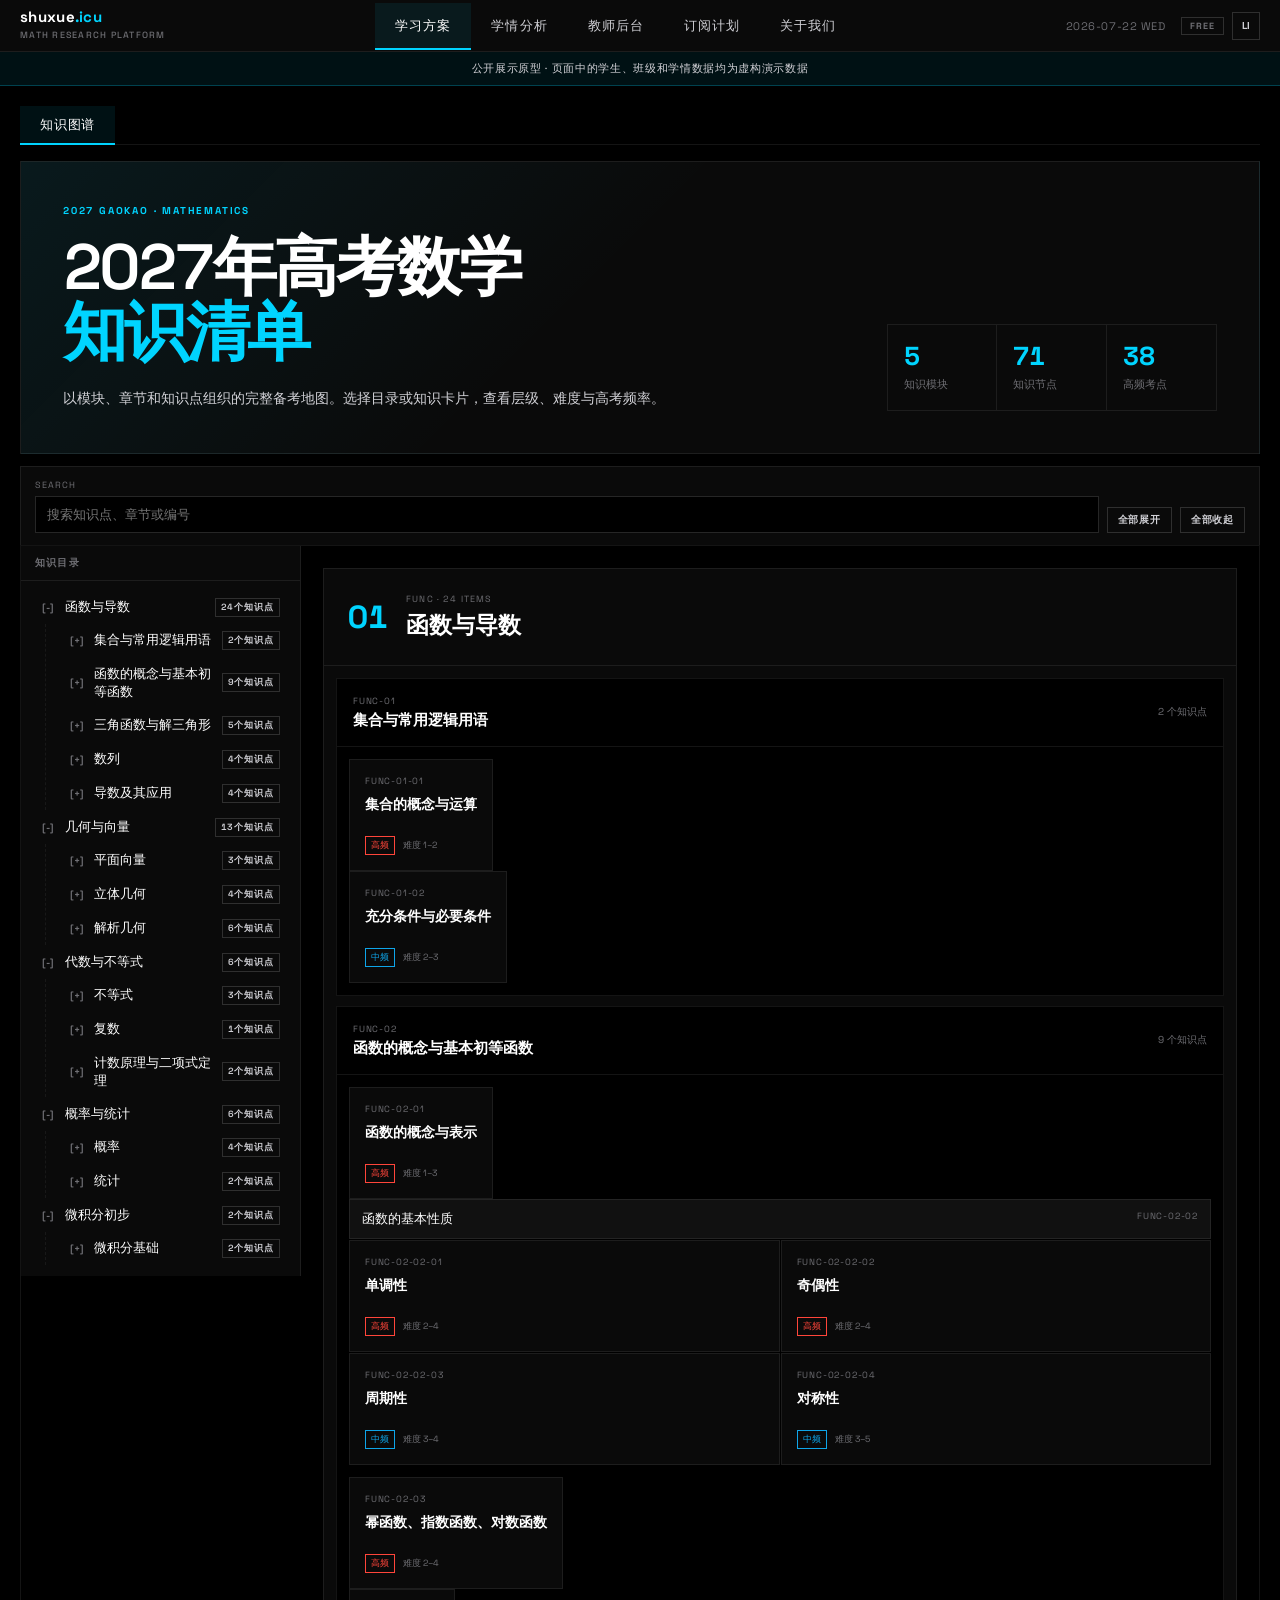
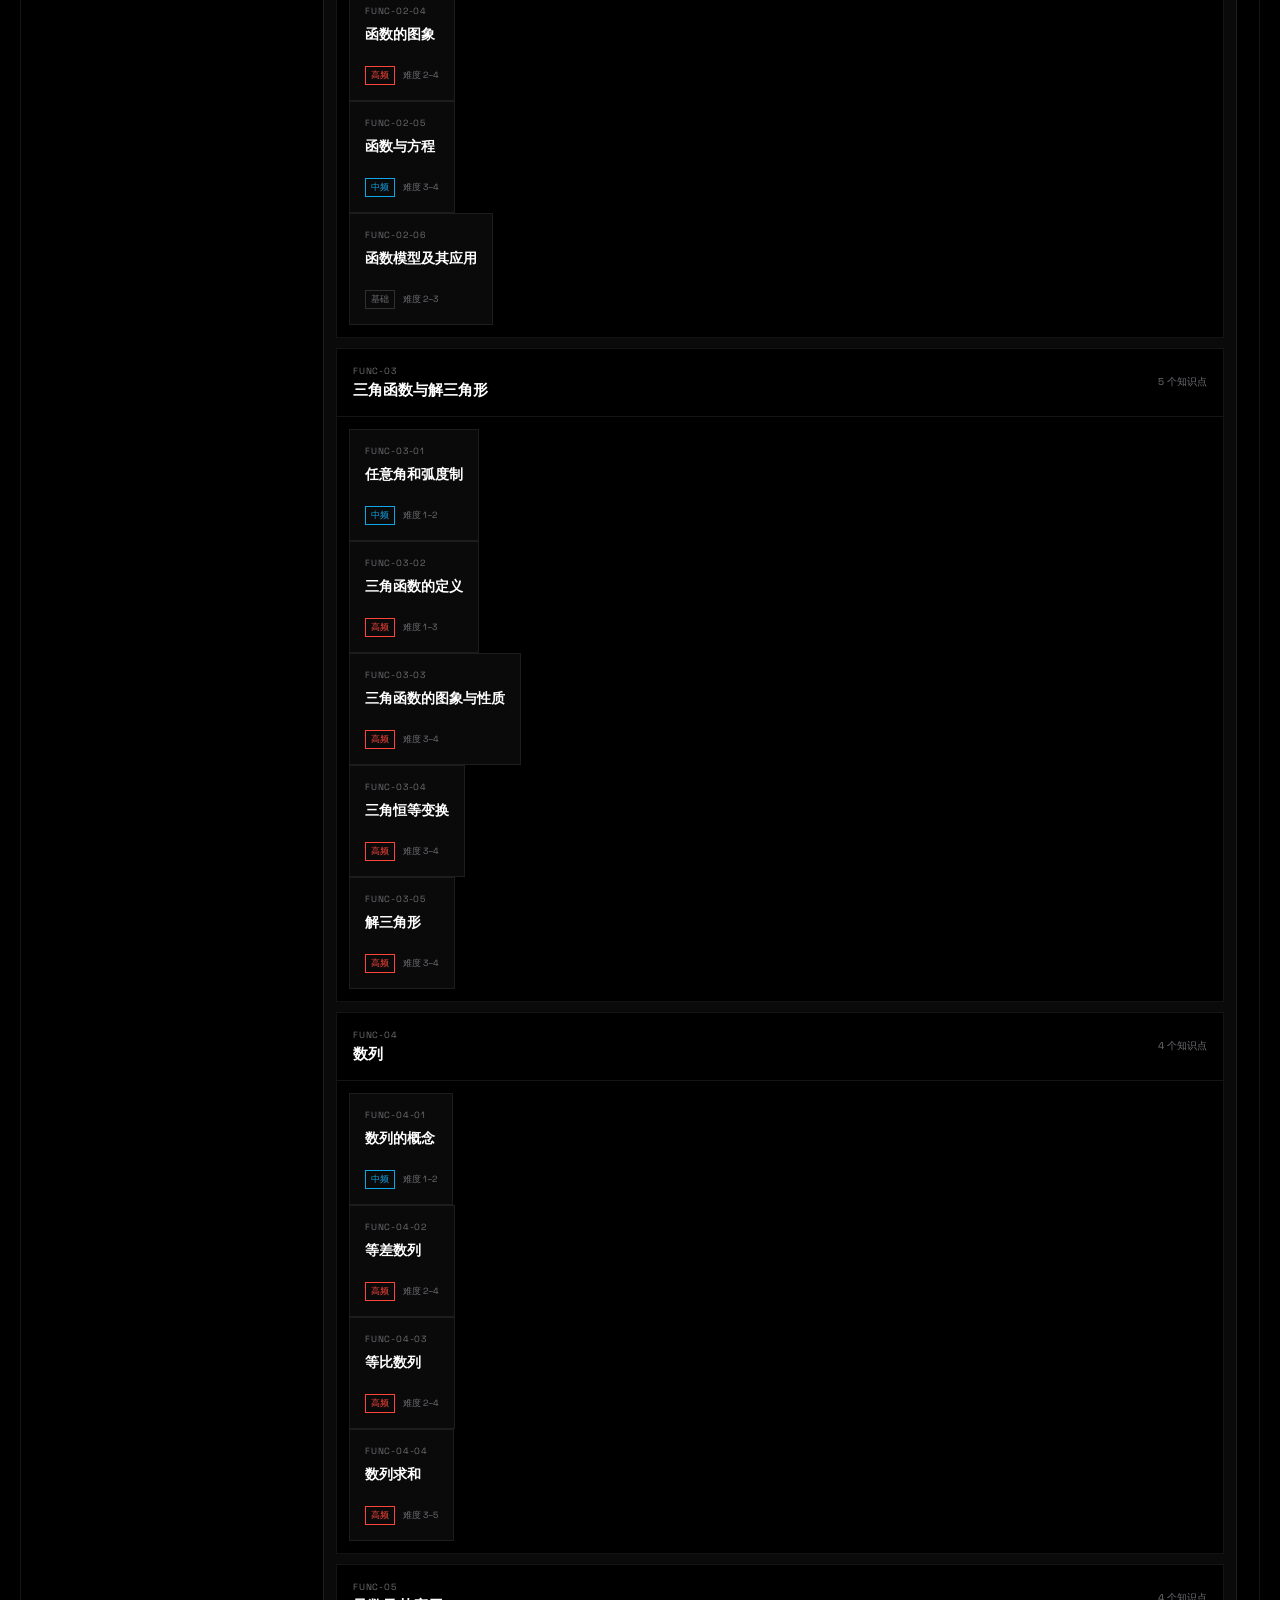
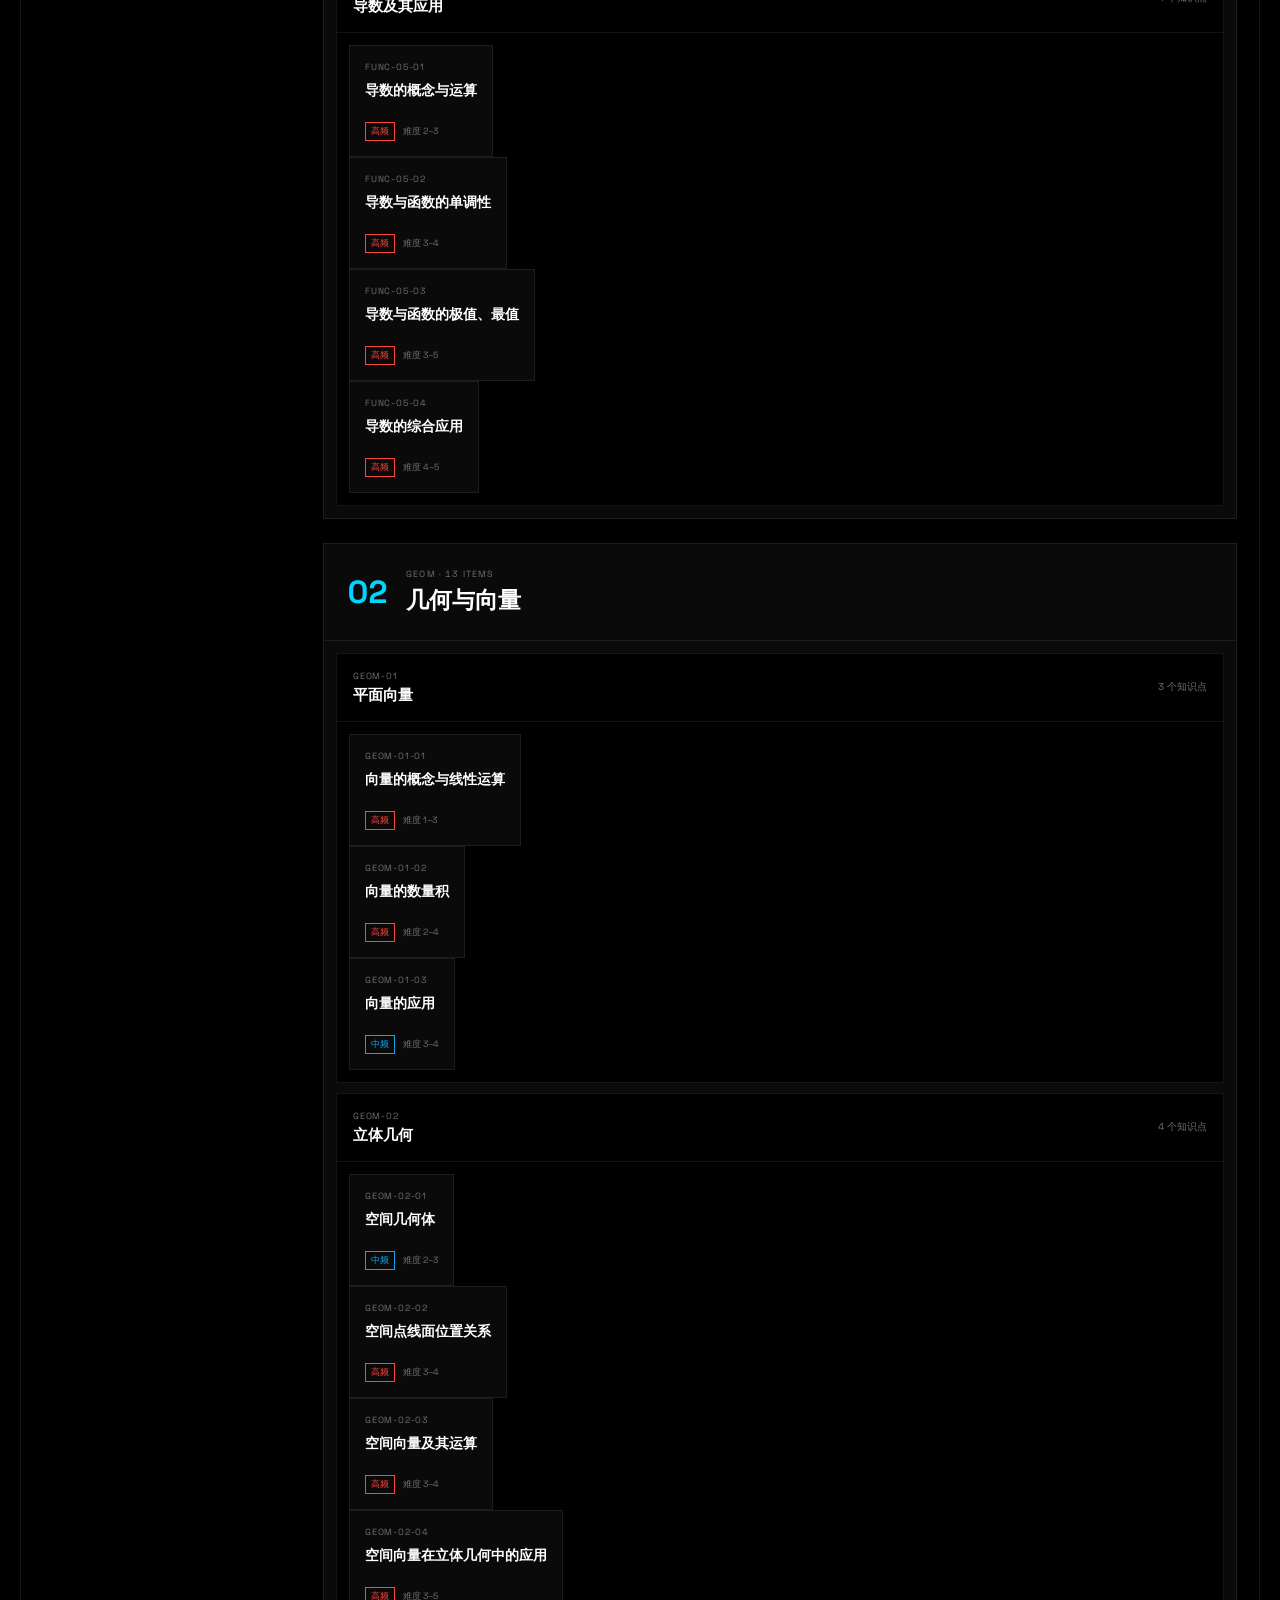
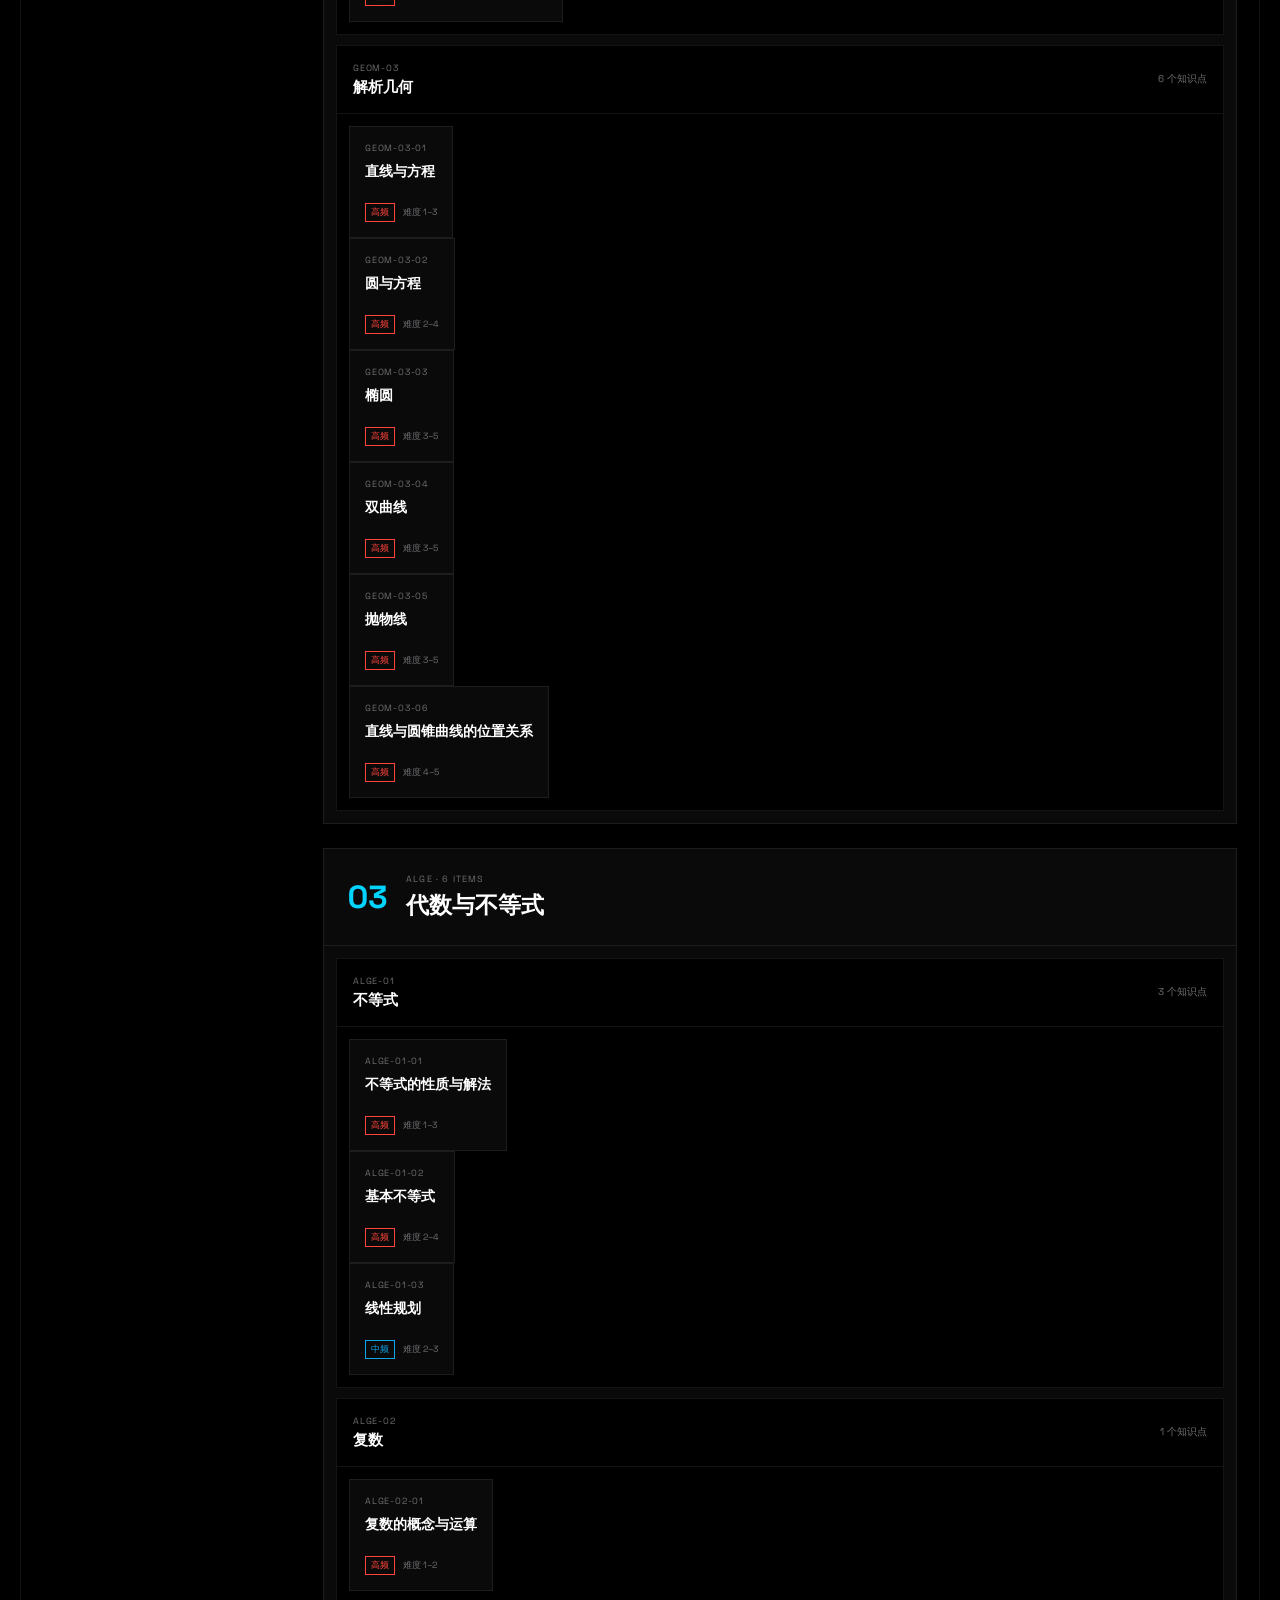
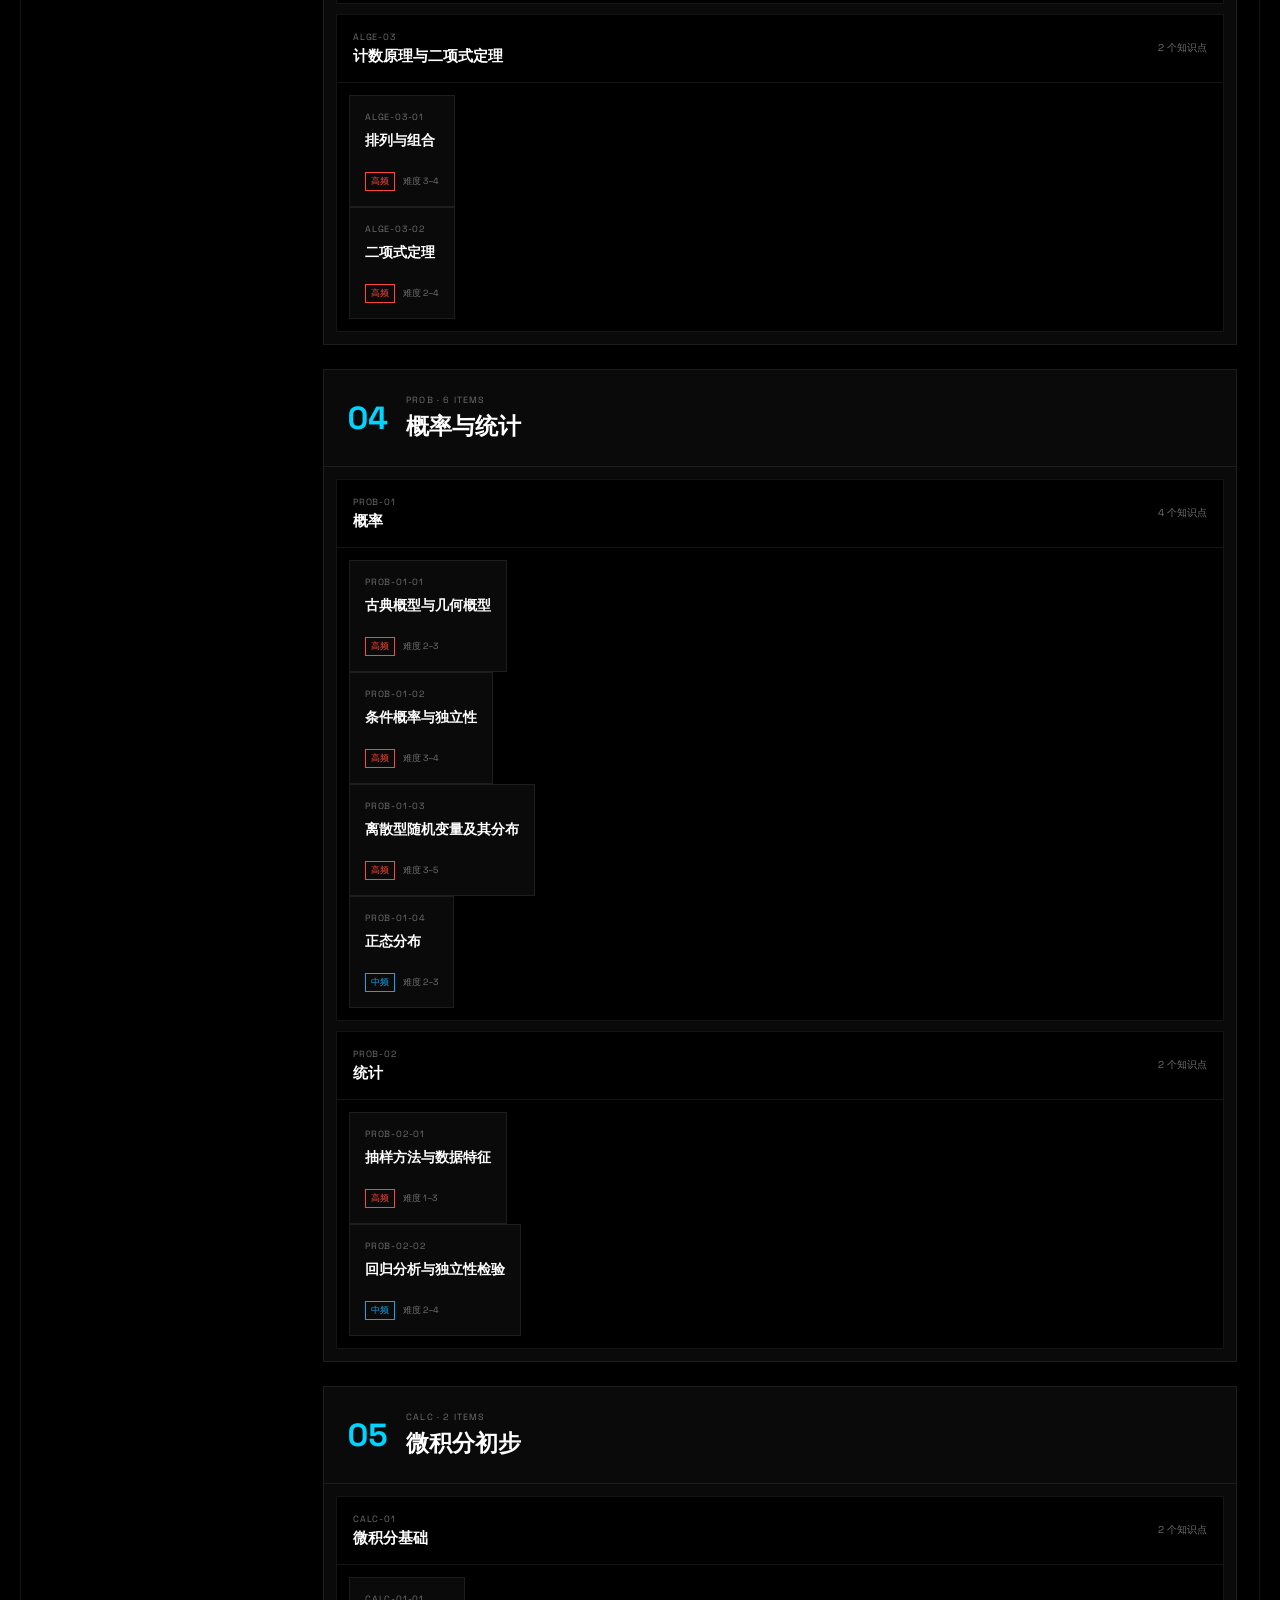
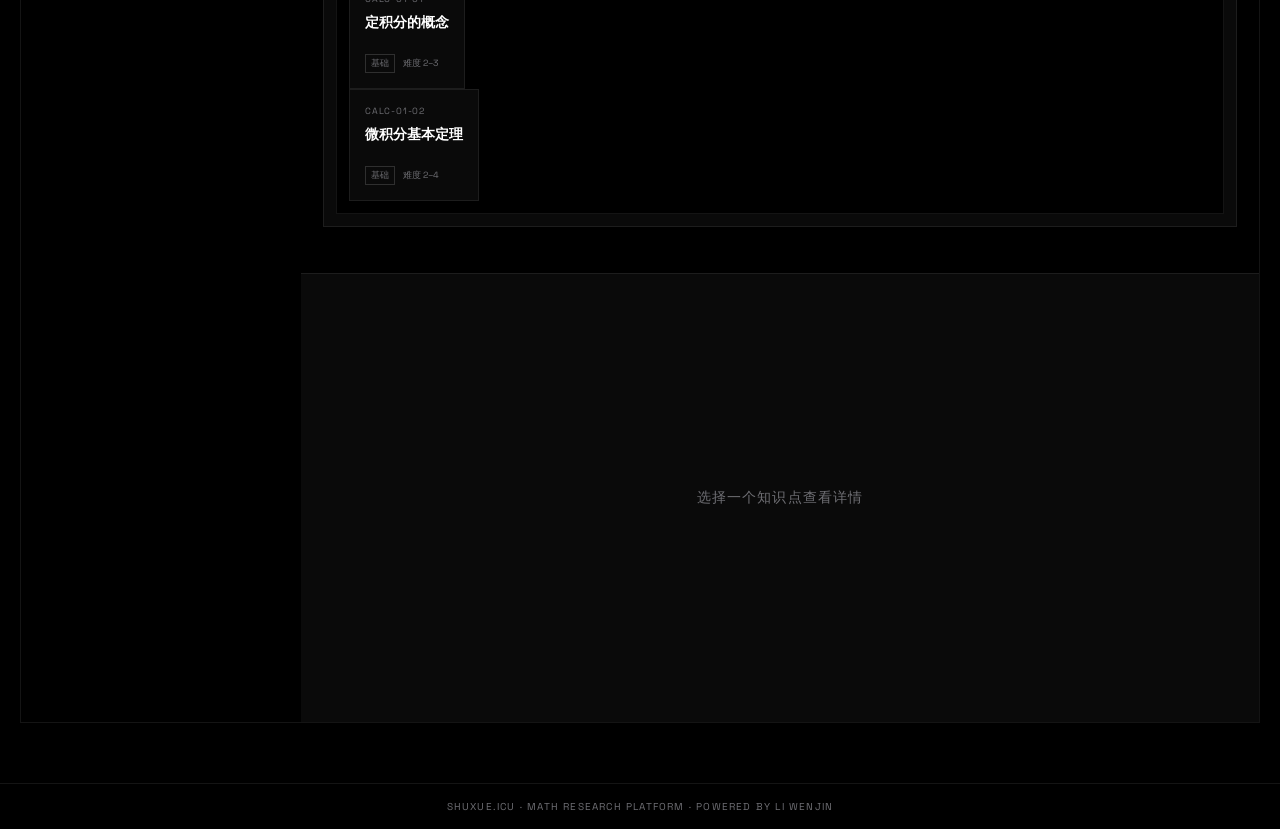
==== commit 694cd1e4: "fully hide deferred learning modules" ====
--- a/website/index.html
+++ b/website/index.html
@@ -51,7 +51,7 @@
       </div>
 
       <!-- 题库子页 -->
-      <div class="sub-page" id="sub-questions">
+      <div class="sub-page" id="sub-questions" hidden aria-hidden="true">
         <!-- 筛选工具栏 -->
         <div class="filter-bar">
           <div class="filter-group">
@@ -152,7 +152,7 @@
       </div>
 
       <!-- 方法库子页 -->
-      <div class="sub-page" id="sub-methods">
+      <div class="sub-page" id="sub-methods" hidden aria-hidden="true">
         <div class="stats-grid" style="grid-template-columns: repeat(3, 1fr)">
           <div class="stat-card">
             <div class="stat-info">
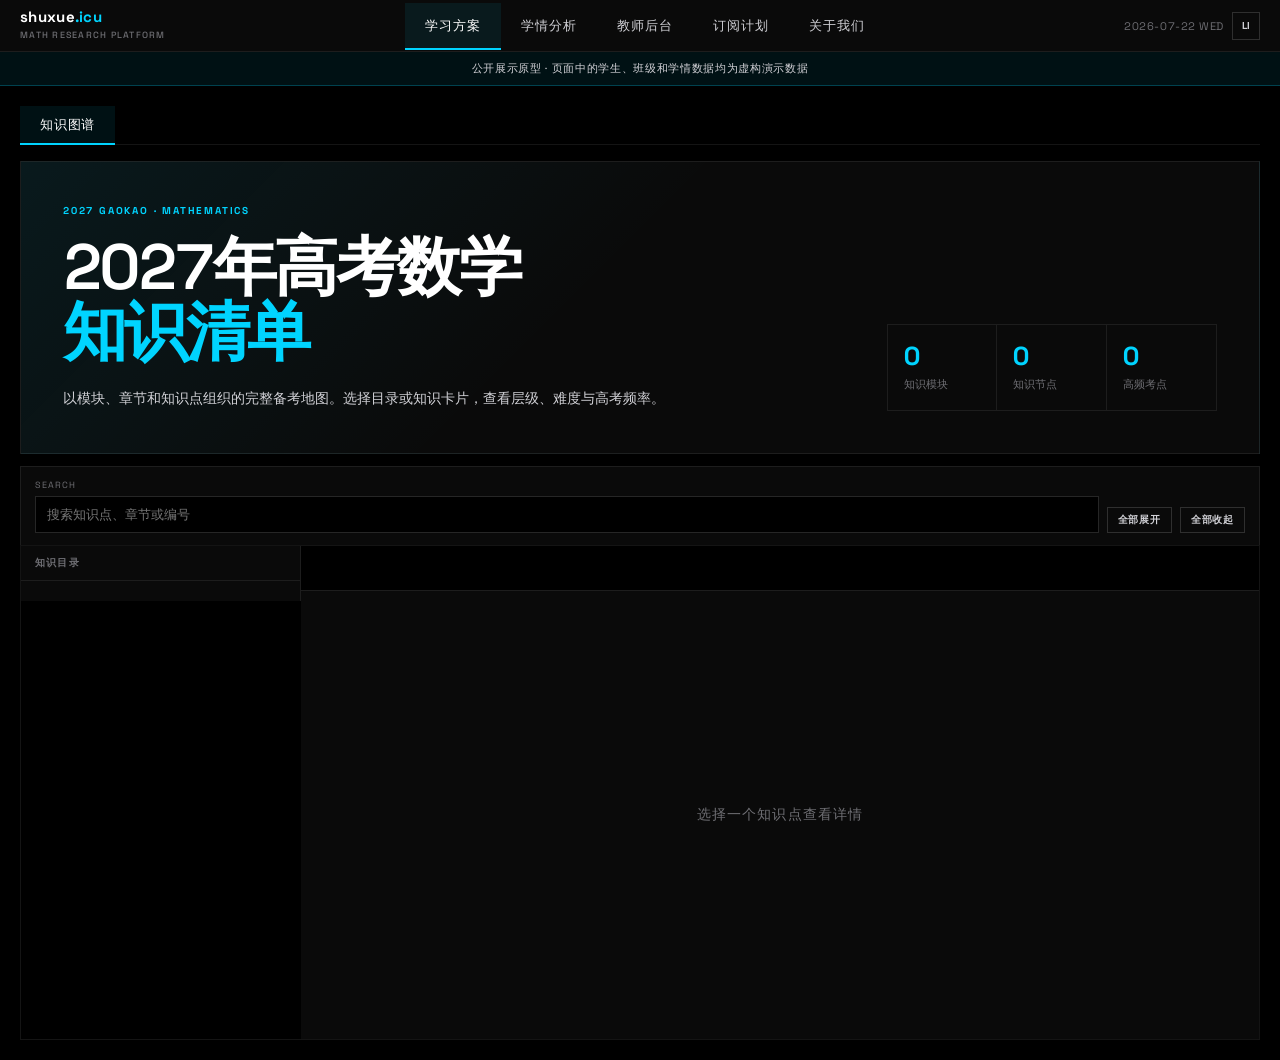
==== commit c093e692: "complete details for every knowledge point" ====
--- a/website/index.html
+++ b/website/index.html
@@ -1,119 +1,119 @@
-<!DOCTYPE html>
-<html lang="zh-CN">
-<head>
-  <meta charset="UTF-8">
-  <meta name="viewport" content="width=device-width, initial-scale=1.0">
-  <title>shuxue.icu - 高考数学教研平台</title>
-  <link rel="stylesheet" href="vendor/katex.min.css">
-  <link rel="stylesheet" href="css/style.css?v=20260723-3">
-  <link rel="preconnect" href="https://fonts.googleapis.com">
-  <link rel="preconnect" href="https://fonts.gstatic.com" crossorigin>
-  <link href="https://fonts.googleapis.com/css2?family=Space+Grotesk:wght@300;400;500;600;700&display=swap" rel="stylesheet">
-  <script src="vendor/echarts.min.js"></script>
-  <script src="vendor/katex.min.js"></script>
-</head>
-<body>
-  <!-- 顶部导航栏 -->
-  <nav class="navbar">
-    <div class="nav-brand" aria-label="选择网站配色">
-      <div class="nav-title">
-        <h1>shuxue<span class="proto">.icu</span></h1>
-        <span class="nav-subtitle">MATH RESEARCH PLATFORM</span>
-      </div>
-      <div class="brand-dropdown" id="brand-dropdown" aria-label="配色选项">
-        <button class="brand-dropdown-item" data-theme="PKU" onclick="applyTheme('PKU')"><span class="brand-dropdown-dot" style="background:#B91C1C"></span><span>北大红 · PKU</span><span class="brand-dropdown-check">✓</span></button>
-        <button class="brand-dropdown-item" data-theme="TSINGHUA" onclick="applyTheme('TSINGHUA')"><span class="brand-dropdown-dot" style="background:#7B2FA0"></span><span>清华紫 · TSINGHUA</span><span class="brand-dropdown-check">✓</span></button>
-        <button class="brand-dropdown-item active" data-theme="CYAN" onclick="applyTheme('CYAN')"><span class="brand-dropdown-dot" style="background:#00d4ff"></span><span>赛博青 · CYAN</span><span class="brand-dropdown-check">✓</span></button>
-      </div>
-    </div>
-    <div class="nav-tabs">
-      <button class="nav-tab active" data-page="learning">学习方案</button>
-      <button class="nav-tab" data-page="analytics">学情分析</button>
+<!DOCTYPE html>
+<html lang="zh-CN">
+<head>
+  <meta charset="UTF-8">
+  <meta name="viewport" content="width=device-width, initial-scale=1.0">
+  <title>shuxue.icu - 高考数学教研平台</title>
+  <link rel="stylesheet" href="vendor/katex.min.css">
+  <link rel="stylesheet" href="css/style.css?v=20260723-4">
+  <link rel="preconnect" href="https://fonts.googleapis.com">
+  <link rel="preconnect" href="https://fonts.gstatic.com" crossorigin>
+  <link href="https://fonts.googleapis.com/css2?family=Space+Grotesk:wght@300;400;500;600;700&display=swap" rel="stylesheet">
+  <script src="vendor/echarts.min.js"></script>
+  <script src="vendor/katex.min.js"></script>
+</head>
+<body>
+  <!-- 顶部导航栏 -->
+  <nav class="navbar">
+    <div class="nav-brand" aria-label="选择网站配色">
+      <div class="nav-title">
+        <h1>shuxue<span class="proto">.icu</span></h1>
+        <span class="nav-subtitle">MATH RESEARCH PLATFORM</span>
+      </div>
+      <div class="brand-dropdown" id="brand-dropdown" aria-label="配色选项">
+        <button class="brand-dropdown-item" data-theme="PKU" onclick="applyTheme('PKU')"><span class="brand-dropdown-dot" style="background:#B91C1C"></span><span>北大红 · PKU</span><span class="brand-dropdown-check">✓</span></button>
+        <button class="brand-dropdown-item" data-theme="TSINGHUA" onclick="applyTheme('TSINGHUA')"><span class="brand-dropdown-dot" style="background:#7B2FA0"></span><span>清华紫 · TSINGHUA</span><span class="brand-dropdown-check">✓</span></button>
+        <button class="brand-dropdown-item active" data-theme="CYAN" onclick="applyTheme('CYAN')"><span class="brand-dropdown-dot" style="background:#00d4ff"></span><span>赛博青 · CYAN</span><span class="brand-dropdown-check">✓</span></button>
+      </div>
+    </div>
+    <div class="nav-tabs">
+      <button class="nav-tab active" data-page="learning">学习方案</button>
+      <button class="nav-tab" data-page="analytics">学情分析</button>
       <a class="nav-tab" href="https://admin.shuxue.icu/">教师后台</a>
-      <button class="nav-tab" data-page="pricing">订阅计划</button>
-      <button class="nav-tab" data-page="about">关于我们</button>
-    </div>
-    <div class="nav-user">
-      <span class="nav-date" id="nav-date">2026-07-22 WED</span>
-      <span class="user-avatar">LI</span>
-    </div>
+      <button class="nav-tab" data-page="pricing">订阅计划</button>
+      <button class="nav-tab" data-page="about">关于我们</button>
+    </div>
+    <div class="nav-user">
+      <span class="nav-date" id="nav-date">2026-07-22 WED</span>
+      <span class="user-avatar">LI</span>
+    </div>
   </nav>
   <p class="demo-notice">公开展示原型 · 页面中的学生、班级和学情数据均为虚构演示数据</p>
-
-  <!-- 主内容区 -->
-  <main class="main-content">
-
+
+  <!-- 主内容区 -->
+  <main class="main-content">
+
     <!-- ===== 学习方案（2027 高考数学知识清单） ===== -->
     <div class="page active" id="page-learning">
       <!-- 题库与方法库暂不对外展示，只保留知识图谱 -->
       <div class="sub-nav" id="learning-subnav">
         <button class="sub-nav-btn active" data-sub="knowledge">知识图谱</button>
       </div>
-
-      <!-- 题库子页 -->
+
+      <!-- 题库子页 -->
       <div class="sub-page" id="sub-questions" hidden aria-hidden="true">
-        <!-- 筛选工具栏 -->
-        <div class="filter-bar">
-          <div class="filter-group">
-            <label>MODULE</label>
-            <select id="filter-module">
-              <option value="">全部模块</option>
-              <option value="FUNC">函数与导数</option>
-              <option value="GEOM">几何与向量</option>
-              <option value="ALGE">代数与不等式</option>
-              <option value="PROB">概率与统计</option>
-              <option value="CALC">微积分初步</option>
-            </select>
-          </div>
-          <div class="filter-group">
-            <label>LEVEL</label>
-            <select id="filter-difficulty">
-              <option value="">ALL LEVELS</option>
-              <option value="1">LV.1 基础</option>
-              <option value="2">LV.2 简单</option>
-              <option value="3">LV.3 中等</option>
-              <option value="4">LV.4 较难</option>
-              <option value="5">LV.5 困难</option>
-            </select>
-          </div>
-          <div class="filter-group">
-            <label>TYPE</label>
-            <select id="filter-type">
-              <option value="">全部题型</option>
-              <option value="choice">选择题</option>
-              <option value="fill">填空题</option>
-              <option value="solve">解答题</option>
-              <option value="proof">证明题</option>
-            </select>
-          </div>
-          <div class="filter-search">
-            <input type="text" id="filter-keyword" placeholder="SEARCH KEYWORD...">
-            <button class="btn-search" onclick="filterQuestions()">RUN</button>
-          </div>
-        </div>
-
-        <!-- 题目统计条 -->
-        <div class="question-stats">
-          <span>TOTAL <strong id="q-total">0</strong></span>
-          <span>FILTERED <strong id="q-filtered">0</strong></span>
-        </div>
-
-        <!-- 题目列表 -->
-        <div class="question-list" id="question-list"></div>
-
-        <!-- 题目详情弹窗 -->
-        <div class="modal-overlay" id="question-modal">
-          <div class="modal">
-            <div class="modal-header">
-              <h3 id="modal-title">题目详情</h3>
-              <button class="modal-close" onclick="closeModal()">×</button>
-            </div>
-            <div class="modal-body" id="modal-body"></div>
-          </div>
-        </div>
-      </div>
-
-      <!-- 知识图谱子页 -->
+        <!-- 筛选工具栏 -->
+        <div class="filter-bar">
+          <div class="filter-group">
+            <label>MODULE</label>
+            <select id="filter-module">
+              <option value="">全部模块</option>
+              <option value="FUNC">函数与导数</option>
+              <option value="GEOM">几何与向量</option>
+              <option value="ALGE">代数与不等式</option>
+              <option value="PROB">概率与统计</option>
+              <option value="CALC">微积分初步</option>
+            </select>
+          </div>
+          <div class="filter-group">
+            <label>LEVEL</label>
+            <select id="filter-difficulty">
+              <option value="">ALL LEVELS</option>
+              <option value="1">LV.1 基础</option>
+              <option value="2">LV.2 简单</option>
+              <option value="3">LV.3 中等</option>
+              <option value="4">LV.4 较难</option>
+              <option value="5">LV.5 困难</option>
+            </select>
+          </div>
+          <div class="filter-group">
+            <label>TYPE</label>
+            <select id="filter-type">
+              <option value="">全部题型</option>
+              <option value="choice">选择题</option>
+              <option value="fill">填空题</option>
+              <option value="solve">解答题</option>
+              <option value="proof">证明题</option>
+            </select>
+          </div>
+          <div class="filter-search">
+            <input type="text" id="filter-keyword" placeholder="SEARCH KEYWORD...">
+            <button class="btn-search" onclick="filterQuestions()">RUN</button>
+          </div>
+        </div>
+
+        <!-- 题目统计条 -->
+        <div class="question-stats">
+          <span>TOTAL <strong id="q-total">0</strong></span>
+          <span>FILTERED <strong id="q-filtered">0</strong></span>
+        </div>
+
+        <!-- 题目列表 -->
+        <div class="question-list" id="question-list"></div>
+
+        <!-- 题目详情弹窗 -->
+        <div class="modal-overlay" id="question-modal">
+          <div class="modal">
+            <div class="modal-header">
+              <h3 id="modal-title">题目详情</h3>
+              <button class="modal-close" onclick="closeModal()">×</button>
+            </div>
+            <div class="modal-body" id="modal-body"></div>
+          </div>
+        </div>
+      </div>
+
+      <!-- 知识图谱子页 -->
       <div class="sub-page active" id="sub-knowledge">
         <div class="knowledge-cover">
           <div>
@@ -150,743 +150,303 @@
           </div>
         </div>
       </div>
-
-      <!-- 方法库子页 -->
+
+      <!-- 方法库子页 -->
       <div class="sub-page" id="sub-methods" hidden aria-hidden="true">
-        <div class="stats-grid" style="grid-template-columns: repeat(3, 1fr)">
-          <div class="stat-card">
-            <div class="stat-info">
-              <span class="stat-label">TOTAL METHODS</span>
-              <span class="stat-value" id="stat-methods-total">0</span>
-            </div>
-          </div>
-          <div class="stat-card">
-            <div class="stat-info">
-              <span class="stat-label">COVERED MODULES</span>
-              <span class="stat-value" id="stat-methods-modules">0</span>
-            </div>
-          </div>
-          <div class="stat-card">
-            <div class="stat-info">
-              <span class="stat-label">LINKED QUESTIONS</span>
-              <span class="stat-value" id="stat-methods-linked">0</span>
-            </div>
-          </div>
-        </div>
-
-        <!-- 方法列表 -->
-        <div class="chart-card full">
-          <div class="chart-header">
-            <h3>解题方法库</h3>
-            <span class="chart-badge green">METHOD BANK</span>
-          </div>
-          <div class="methods-list" id="methods-list"></div>
-        </div>
-
-        <!-- 方法详情 -->
-        <div class="chart-card full" id="method-detail-card" style="display:none">
-          <div class="chart-header">
-            <h3 id="method-detail-title">METHOD DETAIL</h3>
-          </div>
-          <div class="method-detail-content" id="method-detail-content"></div>
-        </div>
-      </div>
-    </div>
-
-    <!-- ===== 学情分析 ===== -->
-    <div class="page" id="page-analytics">
-      <!-- 学生选择器 -->
-      <div class="student-selector">
-        <div class="student-cards" id="student-cards"></div>
-      </div>
-
-      <!-- 学情详情 -->
-      <div id="student-detail">
-        <!-- 总体指标 -->
-        <div class="stats-grid" id="student-stats"></div>
-
-        <!-- 图表区域 -->
-        <div class="charts-row">
-          <div class="chart-card half">
-            <div class="chart-header">
-              <h3>知识点掌握雷达图</h3>
-              <span class="chart-badge">RADAR</span>
-            </div>
-            <div class="chart-container" id="chart-radar"></div>
-          </div>
-          <div class="chart-card half">
-            <div class="chart-header">
-              <h3>正确率趋势</h3>
-              <span class="chart-badge green">14D TREND</span>
-            </div>
-            <div class="chart-container" id="chart-student-trend"></div>
-          </div>
-        </div>
-
-        <div class="charts-row">
-          <div class="chart-card half">
-            <div class="chart-header">
-              <h3>各难度正确率</h3>
-              <span class="chart-badge">ABILITY</span>
-            </div>
-            <div class="chart-container" id="chart-difficulty-bar"></div>
-          </div>
-          <div class="chart-card half">
-            <div class="chart-header">
-              <h3>知识点掌握度</h3>
-              <span class="chart-badge orange">DETAIL</span>
-            </div>
-            <div class="knowledge-mastery-list" id="knowledge-mastery"></div>
-          </div>
-        </div>
-
-        <!-- 薄弱项分析 -->
-        <div class="chart-card full">
-          <div class="chart-header">
-            <h3>薄弱知识点分析</h3>
-            <span class="chart-badge red">CRITICAL</span>
-          </div>
-          <div class="weak-points-list" id="weak-points"></div>
-        </div>
-
-        <!-- 学习建议 -->
-        <div class="chart-card full">
-          <div class="chart-header">
-            <h3>推荐学习路径</h3>
-            <span class="chart-badge green">SUGGESTED</span>
-          </div>
-          <div class="recommendations" id="recommendations"></div>
-        </div>
-      </div>
-    </div>
-
-    <!-- ===== DASHBOARD（概览 + 上传管线 + 审核） ===== -->
-    <div class="page" id="page-dashboard">
-      <!-- 概览统计区 -->
-      <div class="dash-overview">
-        <div class="stats-grid">
-          <div class="stat-card">
-            <div class="stat-info">
-              <span class="stat-label">TOTAL QUESTIONS</span>
-              <span class="stat-value" id="stat-total-questions">0</span>
-              <span class="stat-trend up">+3 THIS WEEK</span>
-            </div>
-          </div>
-          <div class="stat-card">
-            <div class="stat-info">
-              <span class="stat-label">KNOWLEDGE POINTS</span>
-              <span class="stat-value" id="stat-knowledge-points">0</span>
-              <span class="stat-trend up">COVERAGE 81%</span>
-            </div>
-          </div>
-          <div class="stat-card">
-            <div class="stat-info">
-              <span class="stat-label">PENDING REVIEW</span>
-              <span class="stat-value" id="stat-pending">0</span>
-            </div>
-          </div>
-          <div class="stat-card">
-            <div class="stat-info">
-              <span class="stat-label">AI AVG CONFIDENCE</span>
-              <span class="stat-value" id="stat-confidence">0%</span>
-            </div>
-          </div>
-        </div>
-
-        <!-- 高频错题 -->
-        <div class="chart-card full">
-          <div class="chart-header">
-            <h3>高频错题 TOP 5</h3>
-            <span class="chart-badge red">CRITICAL</span>
-          </div>
-          <div class="error-table-wrapper">
-            <table class="error-table" id="error-table">
-              <thead>
-                <tr>
-                  <th>RANK</th>
-                  <th>QUESTION</th>
-                  <th>MODULE</th>
-                  <th>ERR RATE</th>
-                  <th>COUNT</th>
-                  <th>STATUS</th>
-                </tr>
-              </thead>
-              <tbody></tbody>
-            </table>
-          </div>
-        </div>
-      </div>
-
-      <!-- 管线步骤条 -->
-      <div class="pipeline-bar">
-        <div class="pipeline-step" id="pipe-upload">
-          <span class="pipe-num">01</span>
-          <span class="pipe-label">UPLOAD</span>
-          <span class="pipe-status" id="pipe-upload-status">IDLE</span>
-        </div>
-        <div class="pipeline-connector"></div>
-        <div class="pipeline-step" id="pipe-ocr">
-          <span class="pipe-num">02</span>
-          <span class="pipe-label">EXTRACT</span>
-          <span class="pipe-status" id="pipe-ocr-status">IDLE</span>
-        </div>
-        <div class="pipeline-connector"></div>
-        <div class="pipeline-step" id="pipe-llm">
-          <span class="pipe-num">03</span>
-          <span class="pipe-label">STRUCTURE</span>
-          <span class="pipe-status" id="pipe-llm-status">IDLE</span>
-        </div>
-        <div class="pipeline-connector"></div>
-        <div class="pipeline-step" id="pipe-review">
-          <span class="pipe-num">04</span>
-          <span class="pipe-label">REVIEW</span>
-          <span class="pipe-status" id="pipe-review-status">IDLE</span>
-        </div>
-        <div class="pipeline-connector"></div>
-        <div class="pipeline-step" id="pipe-store">
-          <span class="pipe-num">05</span>
-          <span class="pipe-label">STORE</span>
-          <span class="pipe-status" id="pipe-store-status">IDLE</span>
-        </div>
-      </div>
-
-      <!-- 上传区域 -->
-      <div class="upload-zone" id="upload-zone">
-        <div class="upload-zone-inner">
-          <div class="upload-icon">DROP FILES HERE</div>
-          <div class="upload-sub">or click to select</div>
-          <div class="upload-types">PNG · JPG · PDF · DOCX · TXT · MD</div>
-        </div>
-        <input type="file" id="file-input" multiple accept=".png,.jpg,.jpeg,.bmp,.webp,.pdf,.docx,.doc,.txt,.md,.markdown" style="display:none">
-      </div>
-
-      <!-- 已上传文件列表 -->
-      <div class="chart-card full" id="uploaded-files-card" style="display:none">
-        <div class="chart-header">
-          <h3>UPLOADED FILES</h3>
-          <div class="upload-actions">
-            <button class="btn-accent" onclick="processAllFiles()" data-tier-lock="pro">PROCESS ALL</button>
-            <button class="btn-ghost" onclick="clearUploads()">CLEAR</button>
-          </div>
-        </div>
-        <div class="file-list" id="file-list"></div>
-      </div>
-
-      <!-- 处理结果 -->
-      <div class="chart-card full" id="process-results-card" style="display:none">
-        <div class="chart-header">
-          <h3>EXTRACTION RESULTS</h3>
-          <span class="chart-badge green" id="results-count-badge">0 ITEMS</span>
-        </div>
-        <div class="results-list" id="results-list"></div>
-      </div>
-
-      <!-- 标准格式编辑器 -->
-      <div class="chart-card full" id="format-editor-card" style="display:none">
-        <div class="chart-header">
-          <h3 id="editor-title">FORMAT EDITOR</h3>
-          <div class="editor-actions">
-            <button class="btn-accent" onclick="saveFromEditor()">SAVE</button>
-            <button class="btn-ghost" onclick="closeEditor()">CLOSE</button>
-          </div>
-        </div>
-
-        <!-- 题目编辑表单 -->
-        <div class="editor-form" id="question-editor" style="display:none">
-          <div class="form-grid">
-            <div class="form-field">
-              <label>ID</label>
-              <input type="text" id="ed-id" readonly class="field-readonly">
-            </div>
-            <div class="form-field">
-              <label>MODULE</label>
-              <select id="ed-module">
-                <option value="FUNC">FUNC · 函数与导数</option>
-                <option value="GEOM">GEOM · 几何与向量</option>
-                <option value="ALGE">ALGE · 代数与不等式</option>
-                <option value="PROB">PROB · 概率与统计</option>
-                <option value="CALC">CALC · 微积分初步</option>
-              </select>
-            </div>
-            <div class="form-field">
-              <label>DIFFICULTY</label>
-              <select id="ed-difficulty">
-                <option value="1">LV.1 基础</option>
-                <option value="2">LV.2 简单</option>
-                <option value="3">LV.3 中等</option>
-                <option value="4">LV.4 较难</option>
-                <option value="5">LV.5 困难</option>
-              </select>
-            </div>
-            <div class="form-field">
-              <label>TYPE</label>
-              <select id="ed-type">
-                <option value="choice">CHOICE · 选择题</option>
-                <option value="fill">FILL · 填空题</option>
-                <option value="solve">SOLVE · 解答题</option>
-                <option value="proof">PROOF · 证明题</option>
-              </select>
-            </div>
-          </div>
-
-          <div class="form-field full-width">
-            <label>STEM · 题干</label>
-            <textarea id="ed-stem" rows="4" placeholder="输入题干，公式用 $LaTeX$ 包裹"></textarea>
-            <div class="latex-preview" id="stem-preview"></div>
-          </div>
-
-          <div class="form-field full-width" id="options-section">
-            <label>OPTIONS · 选项（选择题）</label>
-            <div class="options-grid" id="ed-options">
-              <div class="option-row">
-                <span class="option-label">A</span>
-                <input type="text" class="option-input" data-label="A" placeholder="选项内容，公式用 $LaTeX$">
-              </div>
-              <div class="option-row">
-                <span class="option-label">B</span>
-                <input type="text" class="option-input" data-label="B" placeholder="选项内容，公式用 $LaTeX$">
-              </div>
-              <div class="option-row">
-                <span class="option-label">C</span>
-                <input type="text" class="option-input" data-label="C" placeholder="选项内容，公式用 $LaTeX$">
-              </div>
-              <div class="option-row">
-                <span class="option-label">D</span>
-                <input type="text" class="option-input" data-label="D" placeholder="选项内容，公式用 $LaTeX$">
-              </div>
-            </div>
-          </div>
-
-          <div class="form-grid">
-            <div class="form-field">
-              <label>ANSWER · 答案</label>
-              <input type="text" id="ed-answer" placeholder="选择题给字母，填空题给值">
-            </div>
-            <div class="form-field full-width">
-              <label>ANALYSIS · 解析</label>
-              <textarea id="ed-analysis" rows="3" placeholder="解析步骤，公式用 $LaTeX$"></textarea>
-            </div>
-          </div>
-
-          <div class="form-field full-width">
-            <label>TAGS · 标签</label>
-            <input type="text" id="ed-tags" placeholder="逗号分隔，如：导数,极值,恒成立">
-          </div>
-
-          <div class="form-field full-width">
-            <label>KNOWLEDGE POINTS · 知识点</label>
-            <input type="text" id="ed-kp" placeholder="逗号分隔，如：FUNC-02-02-01">
-          </div>
-
-          <div class="form-grid">
-            <div class="form-field">
-              <label>SOURCE TYPE</label>
-              <select id="ed-source-type">
-                <option value="真题">真题</option>
-                <option value="模拟">模拟</option>
-                <option value="教案">教案</option>
-                <option value="自编">自编</option>
-                <option value="手写笔记">手写笔记</option>
-              </select>
-            </div>
-            <div class="form-field">
-              <label>YEAR</label>
-              <input type="number" id="ed-source-year" min="2000" value="2024">
-            </div>
-            <div class="form-field">
-              <label>REGION</label>
-              <input type="text" id="ed-source-region" placeholder="全国I卷等">
-            </div>
-          </div>
-        </div>
-
-        <!-- 方法编辑表单 -->
-        <div class="editor-form" id="method-editor" style="display:none">
-          <div class="form-grid">
-            <div class="form-field">
-              <label>ID</label>
-              <input type="text" id="ed-m-id" readonly class="field-readonly">
-            </div>
-            <div class="form-field">
-              <label>NAME · 方法名称</label>
-              <input type="text" id="ed-m-name" placeholder="如：裂项相消法">
-            </div>
-            <div class="form-field">
-              <label>CATEGORY · 分类</label>
-              <input type="text" id="ed-m-category" placeholder="如：数列求和">
-            </div>
-            <div class="form-field">
-              <label>MODULE</label>
-              <select id="ed-m-module">
-                <option value="FUNC">FUNC · 函数与导数</option>
-                <option value="GEOM">GEOM · 几何与向量</option>
-                <option value="ALGE">ALGE · 代数与不等式</option>
-                <option value="PROB">PROB · 概率与统计</option>
-                <option value="CALC">CALC · 微积分初步</option>
-              </select>
-            </div>
-          </div>
-
-          <div class="form-field full-width">
-            <label>PRINCIPLE · 原理</label>
-            <textarea id="ed-m-principle" rows="2" placeholder="一句话概括方法原理"></textarea>
-          </div>
-
-          <div class="form-field full-width">
-            <label>STEPS · 解题步骤</label>
-            <div id="ed-m-steps" class="steps-editor">
-              <div class="step-row"><span class="step-num">01</span><input type="text" class="step-input" placeholder="步骤1"></div>
-              <div class="step-row"><span class="step-num">02</span><input type="text" class="step-input" placeholder="步骤2"></div>
-              <div class="step-row"><span class="step-num">03</span><input type="text" class="step-input" placeholder="步骤3"></div>
-              <div class="step-row"><span class="step-num">04</span><input type="text" class="step-input" placeholder="步骤4"></div>
-              <div class="step-row"><span class="step-num">05</span><input type="text" class="step-input" placeholder="步骤5"></div>
-            </div>
-            <button class="btn-ghost" onclick="addStep()">+ ADD STEP</button>
-          </div>
-
-          <div class="form-field full-width">
-            <label>COMMON FORMS · 常见形式</label>
-            <textarea id="ed-m-forms" rows="3" placeholder="公式模板，每行一个，用 $LaTeX$"></textarea>
-          </div>
-
-          <div class="form-field full-width">
-            <label>PITFALLS · 易错点</label>
-            <textarea id="ed-m-pitfalls" rows="2" placeholder="每行一个易错点"></textarea>
-          </div>
-
-          <div class="form-grid">
-            <div class="form-field">
-              <label>KEYWORDS · 关键词</label>
-              <input type="text" id="ed-m-keywords" placeholder="逗号分隔">
-            </div>
-            <div class="form-field">
-              <label>APPLICABLE TYPES</label>
-              <input type="text" id="ed-m-types" placeholder="choice, fill, solve, proof">
-            </div>
-            <div class="form-field">
-              <label>DIFFICULTY RANGE</label>
-              <input type="text" id="ed-m-drange" placeholder="3-5">
-            </div>
-          </div>
-        </div>
-      </div>
-
-      <!-- 审核队列 -->
-      <div class="chart-card full">
-        <div class="chart-header">
-          <h3>审核队列</h3>
-          <span class="chart-badge green">AUTO INGEST</span>
-        </div>
-        <div class="review-list" id="review-list"></div>
-      </div>
-
-      <!-- 审核详情预览 -->
-      <div class="chart-card full" id="review-detail-card" style="display:none">
-        <div class="chart-header">
-          <h3 id="review-detail-title">ITEM DETAIL</h3>
-          <div class="review-actions">
-            <button class="btn-approve" onclick="approveItem()" data-tier-lock="pro">APPROVE</button>
-            <button class="btn-reject" onclick="rejectItem()">REJECT</button>
-            <button class="btn-edit" onclick="editItem()" data-tier-lock="pro">EDIT</button>
-          </div>
-        </div>
-        <div class="review-detail-content" id="review-detail-content"></div>
-      </div>
-    </div>
-
-    <!-- ===== 订阅计划 ===== -->
-    <div class="page" id="page-pricing">
-      <div class="pricing-hero">
-        <h2>PRICING</h2>
-        <p>教研工具平台 · 不面向学生 · 数据驱动教学 · 合规运营</p>
-      </div>
-
-      <div class="tier-toggle">
-        <button class="active" onclick="switchBilling('monthly')">MONTHLY</button>
-        <button onclick="switchBilling('yearly')">YEARLY · SAVE 17%</button>
-      </div>
-
-      <div class="pricing-grid">
-        <!-- FREE -->
-        <div class="pricing-card">
-          <div class="tier-name">TIER 01</div>
-          <div class="tier-label">FREE</div>
-          <div class="tier-desc">教研入门 · 零成本体验核心功能</div>
-          <div class="tier-price"><span class="currency">¥</span>0<span class="period">/月</span></div>
-          <div class="tier-unit">永久免费 · 无需付费</div>
-          <button class="tier-cta" onclick="showToast('免费版无需注册，直接使用')">START FREE</button>
-          <ul class="feature-list">
-            <li><span class="feat-key">题库浏览</span><span class="feat-val">10 题/日</span></li>
-            <li><span class="feat-key">知识图谱</span><span class="feat-val">仅查看</span></li>
-            <li><span class="feat-key">学情分析</span><span class="feat-val limit">3 次/月</span></li>
-            <li><span class="feat-key">AI 审核</span><span class="feat-val limit">--</span></li>
-            <li><span class="feat-key">方法模板</span><span class="feat-val">仅查看</span></li>
-            <li><span class="feat-key">文件上传</span><span class="feat-val">1 次/日</span></li>
-            <li><span class="feat-key">数据导出</span><span class="feat-val limit">--</span></li>
-            <li><span class="feat-key">Blog</span><span class="feat-val unlimited">完整访问</span></li>
-          </ul>
-        </div>
-
-        <!-- PRO (Featured) -->
-        <div class="pricing-card featured">
-          <div class="tier-name">TIER 02</div>
-          <div class="tier-label">PRO</div>
-          <div class="tier-desc">个人教师 · 全功能解锁 · AI 驱动教研</div>
-          <div class="tier-price"><span class="currency">¥</span><span id="pro-price">49</span><span class="period" id="pro-period">/月</span></div>
-          <div class="tier-unit" id="pro-unit">单座席 · 按月计费</div>
-          <button class="tier-cta" onclick="showToast('Pro 版即将开放注册')">GET PRO</button>
-          <ul class="feature-list">
-            <li><span class="feat-key">题库浏览</span><span class="feat-val unlimited">无限</span></li>
-            <li><span class="feat-key">知识图谱</span><span class="feat-val">查看 + 注解</span></li>
-            <li><span class="feat-key">学情分析</span><span class="feat-val unlimited">无限 + PDF</span></li>
-            <li><span class="feat-key">AI 审核</span><span class="feat-val unlimited">无限 · 优先队列</span></li>
-            <li><span class="feat-key">方法模板</span><span class="feat-val">查看 + 创建</span></li>
-            <li><span class="feat-key">文件上传</span><span class="feat-val">批量 · 10 次/日</span></li>
-            <li><span class="feat-key">数据导出</span><span class="feat-val">CSV + PDF</span></li>
-            <li><span class="feat-key">Blog</span><span class="feat-val">完整 + 草稿</span></li>
-          </ul>
-        </div>
-
-        <!-- TEAM -->
-        <div class="pricing-card">
-          <div class="tier-name">TIER 03</div>
-          <div class="tier-label">TEAM</div>
-          <div class="tier-desc">教研组协作 · 共享题库 · 统一管理</div>
-          <div class="tier-price"><span class="currency">¥</span><span id="team-price">199</span><span class="period" id="team-period">/月</span></div>
-          <div class="tier-unit" id="team-unit">5 座席 · 含管理后台</div>
-          <button class="tier-cta" onclick="showToast('Team 版即将开放注册')">GET TEAM</button>
-          <ul class="feature-list">
-            <li><span class="feat-key">Pro 全功能</span><span class="feat-val unlimited">包含</span></li>
-            <li><span class="feat-key">共享题库</span><span class="feat-val">组内协作编辑</span></li>
-            <li><span class="feat-key">组级分析</span><span class="feat-val">团队仪表盘</span></li>
-            <li><span class="feat-key">方法共享</span><span class="feat-val">组模板流通</span></li>
-            <li><span class="feat-key">座席管理</span><span class="feat-val">5-20 增购 ¥39/席</span></li>
-            <li><span class="feat-key">优先支持</span><span class="feat-val unlimited">24h 响应</span></li>
-            <li><span class="feat-key">私有部署</span><span class="feat-val limit">--</span></li>
-          </ul>
-        </div>
-
-        <!-- API -->
-        <div class="pricing-card">
-          <div class="tier-name">TIER 04</div>
-          <div class="tier-label">API</div>
-          <div class="tier-desc">结构化数据服务 · 教研数据接口</div>
-          <div class="tier-price"><span class="currency">¥</span>500<span class="period">/月起</span></div>
-          <div class="tier-unit">按调用量计费 · ¥0.01/次</div>
-          <button class="tier-cta" onclick="showToast('API 服务需申请审核')">REQUEST ACCESS</button>
-          <ul class="feature-list">
-            <li><span class="feat-key">题库查询</span><span class="feat-val">RESTful API</span></li>
-            <li><span class="feat-key">知识图谱</span><span class="feat-val">结构化 JSON</span></li>
-            <li><span class="feat-key">解题路径</span><span class="feat-val">步骤化数据</span></li>
-            <li><span class="feat-key">学情报告</span><span class="feat-val">脱敏聚合数据</span></li>
-            <li><span class="feat-key">数据包</span><span class="feat-val">¥2K-10K/主题域</span></li>
-            <li><span class="feat-key">SLA</span><span class="feat-val">99.5% 可用性</span></li>
-            <li><span class="feat-key">定制服务</span><span class="feat-val">¥20K+ 项目制</span></li>
-          </ul>
-        </div>
-      </div>
-
-      <!-- ADE Synergy -->
-      <div class="ade-section">
-        <h3>ADE MODEL · SYNERGY</h3>
-        <div class="ade-flow">
-          <div class="ade-block">
-            <div class="ade-letter">D</div>
-            <div class="ade-name">FREEMIUM</div>
-            <div class="ade-role">零门槛获客<br>免费层吸引教师<br>行为数据沉淀资产</div>
-          </div>
-          <div class="ade-arrow">→</div>
-          <div class="ade-block">
-            <div class="ade-letter">A</div>
-            <div class="ade-name">SAAS</div>
-            <div class="ade-role">订阅转化核心<br>Pro/Team 月付<br>稳定现金流引擎</div>
-          </div>
-          <div class="ade-arrow">→</div>
-          <div class="ade-block">
-            <div class="ade-letter">E</div>
-            <div class="ade-name">DATA API</div>
-            <div class="ade-role">数据变现上层<br>脱敏结构化数据<br>高客单价利润池</div>
-          </div>
-        </div>
-      </div>
-
-      <!-- Feature Matrix -->
-      <div class="matrix-section">
-        <h3>FEATURE MATRIX</h3>
-        <table class="matrix-table">
-          <thead>
-            <tr>
-              <th style="width:22%">FEATURE</th>
-              <th style="width:19%">FREE</th>
-              <th style="width:19%">PRO</th>
-              <th style="width:19%">TEAM</th>
-              <th style="width:21%">API</th>
-            </tr>
-          </thead>
-          <tbody>
-            <tr><td class="cat">QUESTION BANK</td><td></td><td></td><td></td><td></td></tr>
-            <tr><td class="row-label">题库浏览</td><td class="limit-val">10/日</td><td class="check">∞</td><td class="check">∞</td><td class="check">∞</td></tr>
-            <tr><td class="row-label">题目创建</td><td class="no">--</td><td class="check">✓</td><td class="check">✓</td><td class="no">--</td></tr>
-            <tr><td class="row-label">批量上传</td><td class="limit-val">1/日</td><td class="limit-val">10/日</td><td class="check">∞</td><td class="no">--</td></tr>
-            <tr><td class="row-label">协作编辑</td><td class="no">--</td><td class="no">--</td><td class="check">✓</td><td class="no">--</td></tr>
-
-            <tr><td class="cat">KNOWLEDGE GRAPH</td><td></td><td></td><td></td><td></td></tr>
-            <tr><td class="row-label">图谱查看</td><td class="check">✓</td><td class="check">✓</td><td class="check">✓</td><td class="check">✓</td></tr>
-            <tr><td class="row-label">节点注解</td><td class="no">--</td><td class="check">✓</td><td class="check">✓</td><td class="no">--</td></tr>
-            <tr><td class="row-label">结构化 JSON</td><td class="no">--</td><td class="no">--</td><td class="no">--</td><td class="check">✓</td></tr>
-
-            <tr><td class="cat">ANALYTICS</td><td></td><td></td><td></td><td></td></tr>
-            <tr><td class="row-label">基础仪表盘</td><td class="check">✓</td><td class="check">✓</td><td class="check">✓</td><td class="no">--</td></tr>
-            <tr><td class="row-label">深度诊断报告</td><td class="limit-val">3/月</td><td class="check">∞</td><td class="check">∞</td><td class="check">✓</td></tr>
-            <tr><td class="row-label">导出 PDF/CSV</td><td class="no">--</td><td class="check">✓</td><td class="check">✓</td><td class="check">✓</td></tr>
-            <tr><td class="row-label">团队聚合报告</td><td class="no">--</td><td class="no">--</td><td class="check">✓</td><td class="check">✓</td></tr>
-
-            <tr><td class="cat">AI REVIEW</td><td></td><td></td><td></td><td></td></tr>
-            <tr><td class="row-label">AI 自动审核</td><td class="no">--</td><td class="check">✓</td><td class="check">✓</td><td class="no">--</td></tr>
-            <tr><td class="row-label">审核优先队列</td><td class="no">--</td><td class="check">✓</td><td class="check">✓</td><td class="no">--</td></tr>
-            <tr><td class="row-label">置信度阈值</td><td class="no">--</td><td class="check">可调</td><td class="check">可调</td><td class="no">--</td></tr>
-
-            <tr><td class="cat">METHODS</td><td></td><td></td><td></td><td></td></tr>
-            <tr><td class="row-label">方法查看</td><td class="check">✓</td><td class="check">✓</td><td class="check">✓</td><td class="check">✓</td></tr>
-            <tr><td class="row-label">创建自定义方法</td><td class="no">--</td><td class="check">✓</td><td class="check">✓</td><td class="no">--</td></tr>
-            <tr><td class="row-label">解题路径数据</td><td class="no">--</td><td class="no">--</td><td class="no">--</td><td class="check">✓</td></tr>
-
-            <tr><td class="cat">DATA SERVICES</td><td></td><td></td><td></td><td></td></tr>
-            <tr><td class="row-label">RESTful API</td><td class="no">--</td><td class="no">--</td><td class="no">--</td><td class="check">✓</td></tr>
-            <tr><td class="row-label">脱敏数据包</td><td class="no">--</td><td class="no">--</td><td class="no">--</td><td class="check">✓</td></tr>
-            <tr><td class="row-label">定制数据服务</td><td class="no">--</td><td class="no">--</td><td class="no">--</td><td class="check">✓</td></tr>
-            <tr><td class="row-label">SLA 保障</td><td class="no">--</td><td class="no">--</td><td class="limit-val">24h</td><td class="check">99.5%</td></tr>
-          </tbody>
-        </table>
-      </div>
-
-      <!-- FAQ -->
-      <div class="faq-section">
-        <h3>FAQ</h3>
-        <div class="faq-item" onclick="this.classList.toggle('open')">
-          <div class="faq-q">免费版有什么限制？<span class="faq-toggle">+</span></div>
-          <div class="faq-a">免费版可浏览题库（10题/日）、查看知识图谱、基础仪表盘、3次/月深度分析、Blog完整访问。核心浏览功能无期限限制。升级 Pro 可解锁无限使用和 AI 审核。</div>
-        </div>
-        <div class="faq-item" onclick="this.classList.toggle('open')">
-          <div class="faq-q">为什么只面向教师收费？<span class="faq-toggle">+</span></div>
-          <div class="faq-a">shuxue.icu 定位为教研工具平台，不是学科培训机构。双减政策禁止面向 K-12 学生的学科类收费培训。我们为教师提供备课、命题、学情分析工具，完全合规。</div>
-        </div>
-        <div class="faq-item" onclick="this.classList.toggle('open')">
-          <div class="faq-q">Team 版座席如何增购？<span class="faq-toggle">+</span></div>
-          <div class="faq-a">Team 版默认 5 座席。超出部分按 ¥39/座席/月增购，上限 20 座席。超过 20 座席建议联系商务定制 Enterprise 方案。</div>
-        </div>
-        <div class="faq-item" onclick="this.classList.toggle('open')">
-          <div class="faq-q">API 数据如何保证隐私合规？<span class="faq-toggle">+</span></div>
-          <div class="faq-a">所有 API 输出数据经三层脱敏：1) 学生姓名→匿名ID；2) 具体成绩→等级(A/B/C)；3) 班级信息→聚合统计。原始可识别数据不出库。API 许可协议禁止逆向提取和再授权。</div>
-        </div>
-        <div class="faq-item" onclick="this.classList.toggle('open')">
-          <div class="faq-q">年付折扣如何计算？<span class="faq-toggle">+</span></div>
-          <div class="faq-a">年付 = 月价 × 10（免2个月），相当于 17% 折扣。Pro 年付 ¥490（原 ¥588），Team 年付 ¥1,990（原 ¥2,388）。年付中途可退款（按已使用月份扣减）。</div>
-        </div>
-      </div>
-    </div>
-
-    <!-- ===== 关于我们（博客 + 关于） ===== -->
-    <div class="page" id="page-about">
-      <!-- 子导航条 -->
-      <div class="sub-nav" id="about-subnav">
-        <button class="sub-nav-btn active" data-sub="blog">博客</button>
-        <button class="sub-nav-btn" data-sub="aboutinfo">关于</button>
-      </div>
-
-      <!-- 博客子页 -->
-      <div class="sub-page active" id="sub-blog">
-        <div class="blog-header">
-          <h2>BLOG · ARTICLE ARCHIVE</h2>
-          <div class="blog-filter-bar">
-            <div class="filter-group">
-              <label class="filter-label">TAG</label>
-              <select id="blog-tag-filter" class="filter-select">
-                <option value="">ALL</option>
-              </select>
-            </div>
-            <div class="filter-group">
-              <label class="filter-label">CAT</label>
-              <select id="blog-cat-filter" class="filter-select">
-                <option value="">ALL</option>
-              </select>
-            </div>
-            <div class="blog-stats-strip">
-              <span id="blog-count">8</span> ARTICLES
-            </div>
-          </div>
-        </div>
-        <div id="blog-list" class="blog-list"></div>
-        <div id="blog-detail" class="blog-detail" style="display:none;"></div>
-      </div>
-
-      <!-- 关于子页 -->
-      <div class="sub-page" id="sub-aboutinfo">
-        <div class="about-header">
-          <h2>ABOUT · shuxue.icu</h2>
-        </div>
-        <div class="about-content">
-          <div class="about-section">
-            <h3>01 · PLATFORM</h3>
-            <p>shuxue.icu 是高考数学教研工作流平台，集题库管理、方法库、自动入库管线、数据分析于一体。</p>
-            <div class="about-tags">
-              <span class="tag">QUESTION BANK</span>
-              <span class="tag">METHOD LIB</span>
-              <span class="tag">AI INGEST</span>
-              <span class="tag">ANALYTICS</span>
-              <span class="tag">BLOG</span>
-            </div>
-          </div>
-          <div class="about-section">
-            <h3>02 · DESIGN SYSTEM</h3>
-            <p>黑底白字 / 无图标 / 无圆角 / 无阴影 / 中英混排 / 几何无衬线字体 / 三主题切换</p>
-            <div id="theme-switcher" class="theme-switcher"></div>
-            <div class="about-spec-grid">
-              <div class="spec-item">
-                <span class="spec-key">ACCENT</span>
-                <span class="spec-val" id="spec-accent-val">#B91C1C</span>
-              </div>
-              <div class="spec-item">
-                <span class="spec-key">BG</span>
-                <span class="spec-val">#0a0a0a · #111111 · #1a1a1a</span>
-              </div>
-              <div class="spec-item">
-                <span class="spec-key">FONT</span>
-                <span class="spec-val">Space Grotesk, sans-serif</span>
-              </div>
-              <div class="spec-item">
-                <span class="spec-key">BRAND</span>
-                <span class="spec-val">shuxue.icu</span>
-              </div>
-            </div>
-          </div>
-          <div class="about-section">
-            <h3>03 · AUTHOR</h3>
-            <p>李文金 — 高考数学教研专家，致力于用技术手段优化教学流程，建立结构化知识体系。</p>
-            <div class="about-tags">
-              <span class="tag">MATH EDUCATION</span>
-              <span class="tag">FRONTEND DEV</span>
-              <span class="tag">DATA STRUCTURE</span>
-            </div>
-          </div>
-          <div class="about-section">
-            <h3>04 · TECH STACK</h3>
-            <p>前端：纯 HTML/CSS/JS + KaTeX + ECharts / 后端：Python Flask + LLM / 数据：JS schema + JSON Schema</p>
-          </div>
-        </div>
-      </div>
-    </div>
-
-  </main>
-
-  <!-- 页脚 -->
-  <footer class="footer">
-    <p>shuxue.icu · MATH RESEARCH PLATFORM · POWERED BY LI WENJIN</p>
-  </footer>
-
-  <script src="js/themes.js?v=20260723-1"></script>
-  <script src="js/data.js?v=20260723-1"></script>
-  <script src="js/charts.js?v=20260723-1"></script>
-  <script src="js/app.js?v=20260723-3"></script>
-</body>
-</html>
+        <div class="stats-grid" style="grid-template-columns: repeat(3, 1fr)">
+          <div class="stat-card">
+            <div class="stat-info">
+              <span class="stat-label">TOTAL METHODS</span>
+              <span class="stat-value" id="stat-methods-total">0</span>
+            </div>
+          </div>
+          <div class="stat-card">
+            <div class="stat-info">
+              <span class="stat-label">COVERED MODULES</span>
+              <span class="stat-value" id="stat-methods-modules">0</span>
+            </div>
+          </div>
+          <div class="stat-card">
+            <div class="stat-info">
+              <span class="stat-label">LINKED QUESTIONS</span>
+              <span class="stat-value" id="stat-methods-linked">0</span>
+            </div>
+          </div>
+        </div>
+
+        <!-- 方法列表 -->
+        <div class="chart-card full">
+          <div class="chart-header">
+            <h3>解题方法库</h3>
+            <span class="chart-badge green">METHOD BANK</span>
+          </div>
+          <div class="methods-list" id="methods-list"></div>
+        </div>
+
+        <!-- 方法详情 -->
+        <div class="chart-card full" id="method-detail-card" style="display:none">
+          <div class="chart-header">
+            <h3 id="method-detail-title">METHOD DETAIL</h3>
+          </div>
+          <div class="method-detail-content" id="method-detail-content"></div>
+        </div>
+      </div>
+    </div>
+
+    <!-- ===== 学情分析 ===== -->
+    <div class="page" id="page-analytics">
+      <!-- 学生选择器 -->
+      <div class="student-selector">
+        <div class="student-cards" id="student-cards"></div>
+      </div>
+
+      <!-- 学情详情 -->
+      <div id="student-detail">
+        <!-- 总体指标 -->
+        <div class="stats-grid" id="student-stats"></div>
+
+        <!-- 图表区域 -->
+        <div class="charts-row">
+          <div class="chart-card half">
+            <div class="chart-header">
+              <h3>知识点掌握雷达图</h3>
+              <span class="chart-badge">RADAR</span>
+            </div>
+            <div class="chart-container" id="chart-radar"></div>
+          </div>
+          <div class="chart-card half">
+            <div class="chart-header">
+              <h3>正确率趋势</h3>
+              <span class="chart-badge green">14D TREND</span>
+            </div>
+            <div class="chart-container" id="chart-student-trend"></div>
+          </div>
+        </div>
+
+        <div class="charts-row">
+          <div class="chart-card half">
+            <div class="chart-header">
+              <h3>各难度正确率</h3>
+              <span class="chart-badge">ABILITY</span>
+            </div>
+            <div class="chart-container" id="chart-difficulty-bar"></div>
+          </div>
+          <div class="chart-card half">
+            <div class="chart-header">
+              <h3>知识点掌握度</h3>
+              <span class="chart-badge orange">DETAIL</span>
+            </div>
+            <div class="knowledge-mastery-list" id="knowledge-mastery"></div>
+          </div>
+        </div>
+
+        <!-- 薄弱项分析 -->
+        <div class="chart-card full">
+          <div class="chart-header">
+            <h3>薄弱知识点分析</h3>
+            <span class="chart-badge red">CRITICAL</span>
+          </div>
+          <div class="weak-points-list" id="weak-points"></div>
+        </div>
+
+        <!-- 学习建议 -->
+        <div class="chart-card full">
+          <div class="chart-header">
+            <h3>推荐学习路径</h3>
+            <span class="chart-badge green">SUGGESTED</span>
+          </div>
+          <div class="recommendations" id="recommendations"></div>
+        </div>
+      </div>
+    </div>
+
+    <!-- ===== DASHBOARD（概览 + 上传管线 + 审核） ===== -->
+    <div class="page" id="page-dashboard">
+      <!-- 概览统计区 -->
+      <div class="dash-overview">
+        <div class="stats-grid">
+          <div class="stat-card">
+            <div class="stat-info">
+              <span class="stat-label">TOTAL QUESTIONS</span>
+              <span class="stat-value" id="stat-total-questions">0</span>
+              <span class="stat-trend up">+3 THIS WEEK</span>
+            </div>
+          </div>
+          <div class="stat-card">
+            <div class="stat-info">
+              <span class="stat-label">KNOWLEDGE POINTS</span>
+              <span class="stat-value" id="stat-knowledge-points">0</span>
+              <span class="stat-trend up">COVERAGE 81%</span>
+            </div>
+          </div>
+          <div class="stat-card">
+            <div class="stat-info">
+              <span class="stat-label">PENDING REVIEW</span>
+              <span class="stat-value" id="stat-pending">0</span>
+            </div>
+          </div>
+          <div class="stat-card">
+            <div class="stat-info">
+              <span class="stat-label">AI AVG CONFIDENCE</span>
+              <span class="stat-value" id="stat-confidence">0%</span>
+            </div>
+          </div>
+        </div>
+
+        <!-- 高频错题 -->
+        <div class="chart-card full">
+          <div class="chart-header">
+            <h3>高频错题 TOP 5</h3>
+            <span class="chart-badge red">CRITICAL</span>
+          </div>
+          <div class="error-table-wrapper">
+            <table class="error-table" id="error-table">
+              <thead>
+                <tr>
+                  <th>RANK</th>
+                  <th>QUESTION</th>
+                  <th>MODULE</th>
+                  <th>ERR RATE</th>
+                  <th>COUNT</th>
+                  <th>STATUS</th>
+                </tr>
+              </thead>
+              <tbody></tbody>
+            </table>
+          </div>
+        </div>
+      </div>
+
+      <!-- 管线步骤条 -->
+      <div class="pipeline-bar">
+        <div class="pipeline-step" id="pipe-upload">
+          <span class="pipe-num">01</span>
+          <span class="pipe-label">UPLOAD</span>
+          <span class="pipe-status" id="pipe-upload-status">IDLE</span>
+        </div>
+        <div class="pipeline-connector"></div>
+        <div class="pipeline-step" id="pipe-ocr">
+          <span class="pipe-num">02</span>
+          <span class="pipe-label">EXTRACT</span>
+          <span class="pipe-status" id="pipe-ocr-status">IDLE</span>
+        </div>
+        <div class="pipeline-connector"></div>
+        <div class="pipeline-step" id="pipe-llm">
+          <span class="pipe-num">03</span>
+          <span class="pipe-label">STRUCTURE</span>
+          <span class="pipe-status" id="pipe-llm-status">IDLE</span>
+        </div>
+        <div class="pipeline-connector"></div>
+        <div class="pipeline-step" id="pipe-review">
+          <span class="pipe-num">04</span>
+          <span class="pipe-label">REVIEW</span>
+          <span class="pipe-status" id="pipe-review-status">IDLE</span>
+        </div>
+        <div class="pipeline-connector"></div>
+        <div class="pipeline-step" id="pipe-store">
+          <span class="pipe-num">05</span>
+          <span class="pipe-label">STORE</span>
+          <span class="pipe-status" id="pipe-store-status">IDLE</span>
+        </div>
+      </div>
+
+      <!-- 上传区域 -->
+      <div class="upload-zone" id="upload-zone">
+        <div class="upload-zone-inner">
+          <div class="upload-icon"�����+��k�w��A��������􉙕�е����	��������������������􉙕�еم�����3�VЀ���6'���������𽱤�4(�����������հ�4(��������𽑥��4(4(�������������Q4����4(���������؁�������ɥ�������ɐ��4(�����������؁������ѥ�ȵ������Q%H���𽑥��4(�����������؁������ѥ�ȵ�������Q4𽑥��4(�����������؁������ѥ�ȵ��͌���Vg��S���6?��p�
+܃�ǒꯦ�c��L�
+܃��������B𽑥��4(�����������؁������ѥ�ȵ�ɥ������������������ɕ����
+����������������ѕ����ɥ���������������������������ɥ�������ѕ�����ɥ������r ������𽑥��4(�����������؁������ѥ�ȵչ�Ј����ѕ���չ�Ј�ԃ�Ꟗⴃ
+܃�B�����B�B;�>�𽑥��4(�������������ѽ��������ѥ�ȵ�ф����������͡��Q���Р�Q�����&#�6ϖ����R��Σ�0����+P�Q4���ѽ��4(�����������հ������􉙕���ɔ����Ј�4(�������������������������􉙕�е����Aɼ����*�������������������􉙕�еم��չ����ѕ����2�B�������𽱤�4(�������������������������􉙕�е�����ǒꯦ�c��L�����������������􉙕�еم�������6?��s��[��D������𽱤�4(�������������������������􉙕�е�������Ꟗ"�z@�����������������􉙕�еم����n��b����n`������𽱤�4(�������������������������􉙕�е�����Z��W�ǒ������������������􉙕�еم���������v����h������𽱤�4(�������������������������􉙕�е�����Ꟗⷞ���B�����������������􉙕�еم���Դ�����{�Ҵ�
+��俖�������𽱤�4(�������������������������􉙕�е������c�#�R��2�����������������􉙕�еم��չ����ѕ����Ѡ��N7��P������𽱤�4(�������������������������􉙕�е�������r'����������������������􉙕�еم������Ј���������𽱤�4(�����������հ�4(��������𽑥��4(4(�������������A$����4(���������؁�������ɥ�������ɐ��4(�����������؁������ѥ�ȵ������Q%H���𽑥��4(�����������؁������ѥ�ȵ�������A$𽑥��4(�����������؁������ѥ�ȵ��͌����O�z�2[�VÚ6��r7�*��
+܃�Vg��S�VÚ6��:��>�𽑥��4(�����������؁������ѥ�ȵ�ɥ������������������ɕ����
+������������������������ɥ������r#���������𽑥��4(�����������؁������ѥ�ȵչ�Ј��2'���R��+?������
+܃
+����Ŀ���𽑥��4(�������������ѽ��������ѥ�ȵ�ф����������͡��Q���Р�A$��r7�*��r�RϢ�ߖ���������IEUMP�++ML���ѽ��4(�����������հ������􉙕���ɔ����Ј�4(�������������������������􉙕�е������c��O�~���������������������􉙕�еم���IMQ�հ�A$������𽱤�4(�������������������������􉙕�е�����~����n���������������������􉙕�еم�����O�z�2X�)M=8������𽱤�4(�������������������������􉙕�е���������c�޿�������������������􉙕�еم����������2[�VÚ6�������𽱤�4(�������������������������􉙕�е���������*��F(�����������������􉙕�еم����ǚV?�k�B#�VÚ6�������𽱤�4(�������������������������􉙕�е�����VÚ6��2�����������������􉙕�еم���
+��,���,���力c�~|������𽱤�4(�������������������������􉙕�е����M1�����������������􉙕�еم�����Ԕ��>��R���������𽱤�4(�������������������������􉙕�е������k�"ۚr7�*������������������􉙕�еم���
+���,�����n��"�������𽱤�4(�����������հ�4(��������𽑥��4(������𽑥��4(4(������������M幕ɝ䀴��4(�������؁�����􉅑��͕�ѥ����4(������������5=0�
+܁Me9I+d���4(���������؁�����􉅑�����܈�4(�����������؁�����􉅑���������4(�������������؁�����􉅑�����ѕȈ�𽑥��4(�������������؁�����􉅑��������I5%U4𽑥��4(�������������؁�����􉅑��ɽ�����nۦ^���o�:ߖ������7����+�B��W�Vg�� �����3���VÚ6���'������𽑥��4(����������𽑥��4(�����������؁�����􉅑����ɽ܈��H𽑥��4(�����������؁�����􉅑���������4(�������������؁�����􉅑�����ѕȈ�𽑥��4(�������������؁�����􉅑��������ML𽑥��4(�������������؁�����􉅑��ɽ��������b����2[����+���Aɼ�Q�����r#��`�����ϖ�k�:æ+G����W�N8𽑥��4(����������𽑥��4(�����������؁�����􉅑����ɽ܈��H𽑥��4(�����������؁�����􉅑���������4(�������������؁�����􉅑�����ѕȈ�𽑥��4(�������������؁�����􉅑��������Q�A$𽑥��4(�������������؁�����􉅑��ɽ�����VÚ6��>c�:Ò�+������ǚV?��O�z�2[�VÚ6������c����6W��ߖ"��ڛ�ƀ𽑥��4(����������𽑥��4(��������𽑥��4(������𽑥��4(4(���������������ɔ�5��ɥ�����4(�������؁�����􉵅�ɥ�͕�ѥ����4(�����������QUI�5QI%`���4(���������х���������􉵅�ɥ�х�����4(�����������ѡ����4(����������������4(���������������Ѡ���屔�ݥ�Ѡ��Ȕ��QUI�Ѡ�4(���������������Ѡ���屔�ݥ�Ѡ��䔈�I�Ѡ�4(���������������Ѡ���屔�ݥ�Ѡ��䔈�AI<�Ѡ�4(���������������Ѡ���屔�ݥ�Ѡ��䔈�Q4�Ѡ�4(���������������Ѡ���屔�ݥ�Ѡ��Ĕ��A$�Ѡ�4(����������������4(�����������ѡ����4(�����������щ����4(�����������������ѐ������􉍅Ј�EUMQ%=8�	9,�ѐ��ѐ��ѐ��ѐ��ѐ��ѐ��ѐ��ѐ��ѐ�����4(�����������������ѐ�������ɽܵ���������c��O��?�� �ѐ��ѐ������􉱥��еم�������^��ѐ��ѐ������􉍡������"x�ѐ��ѐ������􉍡������"x�ѐ��ѐ������􉍡������"x�ѐ�����4(�����������������ѐ�������ɽܵ���������c�n��"o����ѐ��ѐ������􉹼�����ѐ��ѐ������􉍡������rL�ѐ��ѐ������􉍡������rL�ѐ��ѐ������􉹼�����ѐ�����4(�����������������ѐ�������ɽܵ��������&�+?��+���ѐ��ѐ������􉱥��еم���Ŀ�^��ѐ��ѐ������􉱥��еم�������^��ѐ��ѐ������􉍡������"x�ѐ��ѐ������􉹼�����ѐ�����4(�����������������ѐ�������ɽܵ��������6?��s��[��D�ѐ��ѐ������􉹼�����ѐ��ѐ������􉹼�����ѐ��ѐ������􉍡������rL�ѐ��ѐ������􉹼�����ѐ�����4(4(�����������������ѐ������􉍅Ј�-9=]1+�+IA �ѐ��ѐ��ѐ��ѐ��ѐ��ѐ��ѐ��ѐ��ѐ�����4(�����������������ѐ�������ɽܵ��������n���ǚ~��r,�ѐ��ѐ������􉍡������rL�ѐ��ѐ������􉍡������rL�ѐ��ѐ������􉍡������rL�ѐ��ѐ������􉍡������rL�ѐ�����4(�����������������ѐ�������ɽܵ��������*+�
+�Σ����ѐ��ѐ������􉹼�����ѐ��ѐ������􉍡������rL�ѐ��ѐ������􉍡������rL�ѐ��ѐ������􉹼�����ѐ�����4(�����������������ѐ�������ɽܵ���������O�z�2X�)M=8�ѐ��ѐ������􉹼�����ѐ��ѐ������􉹼�����ѐ��ѐ������􉹼�����ѐ��ѐ������􉍡������rL�ѐ�����4(4(�����������������ѐ������􉍅Ј�91eQ%+L�ѐ��ѐ��ѐ��ѐ��ѐ��ѐ��ѐ��ѐ��ѐ�����4(�����������������ѐ�������ɽܵ��������~랆����n`�ѐ��ѐ������􉍡������rL�ѐ��ѐ������􉍡������rL�ѐ��ѐ������􉍡������rL�ѐ��ѐ������􉹼�����ѐ�����4(�����������������ѐ�������ɽܵ���������ǖꛢ�+�Z��*��F(�ѐ��ѐ������􉱥��еم���̿�r �ѐ��ѐ������􉍡������"x�ѐ��ѐ������􉍡������"x�ѐ��ѐ������􉍡������rL�ѐ�����4(�����������������ѐ�������ɽܵ����������+�A�+MX�ѐ��ѐ������􉹼�����ѐ��ѐ������􉍡������rL�ѐ��ѐ������􉍡������rL�ѐ��ѐ������􉍡������rL�ѐ�����4(�����������������ѐ�������ɽܵ��������n��b�k�B#�*��F(�ѐ��ѐ������􉹼�����ѐ��ѐ������􉹼�����ѐ��ѐ������􉍡������rL�ѐ��ѐ������􉍡������rL�ѐ�����4(4(�����������������ѐ������􉍅Ј�$�IY%\�ѐ��ѐ��ѐ��ѐ��ѐ��ѐ��ѐ��ѐ��ѐ�����4(�����������������ѐ�������ɽܵ�������$��+��*��������ѐ��ѐ������􉹼�����ѐ��ѐ������􉍡������rL�ѐ��ѐ������􉍡������rL�ѐ��ѐ������􉹼�����ѐ�����4(�����������������ѐ�������ɽܵ��������������c�#�b�"\�ѐ��ѐ������􉹼�����ѐ��ѐ������􉍡������rL�ѐ��ѐ������􉍡������rL�ѐ��ѐ������􉹼�����ѐ�����4(�����������������ѐ�������ɽܵ��������������ꛦb#���ѐ��ѐ������􉹼�����ѐ��ѐ������􉍡������>���+�ѐ��ѐ������􉍡������>���+�ѐ��ѐ������􉹼�����ѐ�����4(4(�����������������ѐ������􉍅Ј�5Q!=L�ѐ��ѐ��ѐ��ѐ��ѐ��ѐ��ѐ��ѐ��ѐ�����4(�����������������ѐ�������ɽܵ��������Z��W�~��r,�ѐ��ѐ������􉍡������rL�ѐ��ѐ������􉍡������rL�ѐ��ѐ������􉍡������rL�ѐ��ѐ������􉍡������rL�ѐ�����4(�����������������ѐ�������ɽܵ��������"o���+���k��'�Z��T�ѐ��ѐ������􉹼�����ѐ��ѐ������􉍡������rL�ѐ��ѐ������􉍡������rL�ѐ��ѐ������􉹼�����ѐ�����4(�����������������ѐ�������ɽܵ������������c�޿���VÚ6��ѐ��ѐ������􉹼�����ѐ��ѐ������􉹼�����ѐ��ѐ������􉹼�����ѐ��ѐ������􉍡������rL�ѐ�����4(4(�����������������ѐ������􉍅Ј�Q�MIY%+L�ѐ��ѐ��ѐ��ѐ��ѐ��ѐ��ѐ��ѐ��ѐ�����4(�����������������ѐ�������ɽܵ�������IMQ�հ�A$�ѐ��ѐ������􉹼�����ѐ��ѐ������􉹼�����ѐ��ѐ������􉹼�����ѐ��ѐ������􉍡������rL�ѐ�����4(�����������������ѐ�������ɽܵ��������ǚV?�VÚ6��2�ѐ��ѐ������􉹼�����ѐ��ѐ������􉹼�����ѐ��ѐ������􉹼�����ѐ��ѐ������􉍡������rL�ѐ�����4(�����������������ѐ�������ɽܵ���������k�"ۚVÚ6��r7�*��ѐ��ѐ������􉹼�����ѐ��ѐ������􉹼�����ѐ��ѐ������􉹼�����ѐ��ѐ������􉍡������rL�ѐ�����4(�����������������ѐ�������ɽܵ�������M1���w�jp�ѐ��ѐ������􉹼�����ѐ��ѐ������􉹼�����ѐ��ѐ������􉱥��еم����Ѡ�ѐ��ѐ������􉍡�������Ԕ�ѐ�����4(�����������щ����4(���������х����4(������𽑥��4(4(�����������D����4(�������؁�����􉙅ĵ͕�ѥ����4(�����������D���4(���������؁�����􉙅ĵ�ѕ�����������ѡ�̹�����1��йѽ��������������4(�����������؁�����􉙅ĵĈ��7���&#�r'����#�fC�"۾�|�����������􉙅ĵѽ�������������𽑥��4(�����������؁�����􉙅ĵ����7���&#�>���?��#��c��O�� �æ�`��^���'��~��r/�~����n���ǎ�~랆����nc�Ϛ����r#��ǖꛖ"�zC�	�����3�VӢ���^��+������?��#�*���^��r�fC�fC�"ێ+�6�꜁Aɼ��>�����R�^��fC����R��J0�$�������𽑥��4(��������𽑥��4(���������؁�����􉙅ĵ�ѕ�����������ѡ�̹�����1��йѽ��������������4(�����������؁�����􉙅ĵĈ�������#�>��v��BG�Vg��#�Rۢ���|�����������􉙅ĵѽ�������������𽑥��4(�����������؁�����􉙅ĵ���͡��Ք���ԃ��k��7���Vg��S�ޗ�ߖ�ϖ>þ�3��7�b������G�~確��r�z�+�>3�+?�R���[������v��BD�,��ȃ����R�j�����G���Rۢ��~確��+�"G���Vg��#�>C��o�������F���c������"�zC�ޗ�߾�3��3���B#���𽑥��4(��������𽑥��4(���������؁�����􉙅ĵ�ѕ�����������ѡ�̹�����1��йѽ��������������4(�����������؁�����􉙅ĵĈ�Q�����&#�Ꟗⷖ�+��W��{�ҷ��|�����������􉙅ĵѽ�������������𽑥��4(�����������؁�����􉙅ĵ���Q�����&#��c����ԃ�Ꟗⷎ+���+���"�2$�
+��俖Ꟗⴿ�r#��{�ҷ��3��+�f@�����Ꟗⷎ+����+�����Ꟗⷖ�뢺��S���V�*���k�"؁�ѕ��ɥ͔��Z皆#�𽑥��4(��������𽑥��4(���������؁�����􉙅ĵ�ѕ�����������ѡ�̹�����1��йѽ��������������4(�����������؁�����􉙅ĵĈ�A$��VÚ6���+��W��w���jC���B#����|�����������􉙅ĵѽ�������������𽑥��4(�����������؁�����􉙅ĵ����&�r$�A$���O�+�VÚ6���?��'��+�ǚV?��hĤ�����R��O�B7�K�2��B5%��lȤ��ߒ�O�"C�K��'�꜡��+���l̤��>��꟒�����K�k�B#������+�:��/�>����"��VÚ6���7�+��O�	A$����>��6?����������BG�>C�>[�J3�7�:#�v�𽑥��4(��������𽑥��4(���������؁�����􉙅ĵ�ѕ�����������ѡ�̹�����1��йѽ��������������4(�����������؁�����􉙅ĵĈ���Ӓ�c�*c�&���+��W�����_��|�����������􉙅ĵѽ�������������𽑥��4(�����������؁�����􉙅ĵ�����Ӓ�`��r#��܃\��þ�#�4˒⫚r#��'��3�n��O��8��ܔ��*c�&��	Aɼ���Ӓ�`�
+���þ�#�:|�
+�����'��1Q������Ӓ�`�
+�İ��þ�#�:|�
+�Ȱ����'�+��Ӓ�c�ⷦS�>�������#�2'��˒���R��r#����&��+?��'�𽑥��4(��������𽑥��4(������𽑥��4(����𽑥��4(4(��������������ϒ�;�"G��#�6k�������ϒ�;��$�����􀴴�4(�����؁������������������������Ј�4(�������������C���"��v�����4(�������؁�������Ո���؈���􉅉��е�Չ��؈�4(�����������ѽ���������Ո���ص�Ѹ���ѥٔ����ф��Ո􉉱�����6k������ѽ��4(�����������ѽ���������Ո���ص�Ѹ����ф��Ո􉅉��ѥ������ϒ�8���ѽ��4(������𽑥��4(4(������������6k�����C��Ԁ���4(�������؁�������Ո��������ѥٔ������Ո�������4(���������؁�����􉉱��������Ȉ�4(�������������	1=+�
+܁IQ%+1�I+!%Y���4(�����������؁�����􉉱������ѕȵ��Ȉ�4(�������������؁�����􉙥�ѕȵ�ɽ����4(��������������񱅉��������􉙥�ѕȵ�������Q+𽱅����4(���������������͕���Ё��􉉱���х�����ѕȈ������􉙥�ѕȵ͕���Ј�4(������������������ѥ���م�Ք��10��ѥ���4(���������������͕�����4(������������𽑥��4(�������������؁�����􉙥�ѕȵ�ɽ����4(��������������񱅉��������􉙥�ѕȵ�������+P𽱅����4(���������������͕���Ё��􉉱�����е���ѕȈ������􉙥�ѕȵ͕���Ј�4(������������������ѥ���م�Ք��10��ѥ���4(���������������͕�����4(������������𽑥��4(�������������؁�����􉉱����х�̵��ɥ���4(����������������������􉉱�����չЈ���������IQ%+1L4(������������𽑥��4(����������𽑥��4(��������𽑥��4(���������؁��􉉱������Ј������􉉱������Ј�𽑥��4(���������؁��􉉱�����х���������􉉱�����х������屔􉑥�����鹽����𽑥��4(������𽑥��4(4(������������ϒ�;��C��Ԁ���4(�������؁�������Ո�����������Ո�����ѥ�����4(���������؁�����􉅉��е�����Ȉ�4(�������������	=UP�
+܁͡��Ք�������4(��������𽑥��4(���������؁�����􉅉��е���ѕ�Ј�4(�����������؁�����􉅉��е͕�ѥ����4(����������������ă
+܁A1Q=I4���4(���������������͡��Ք���ԃ�b���c��VÖ���Vg��S�ޗ��s����ϖ>þ�3�n��c��O����B��Z��W��O��+��*�����O��������VÚ6��"�zC��;����O����4(�������������؁�����􉅉��ех�̈�4(��������������������������х���EUMQ%=8�	9,������4(��������������������������х���5Q!=�1%������4(��������������������������х���$�%9+MP������4(��������������������������х���91eQ%+L������4(��������������������������х���	1=+������4(������������𽑥��4(����������𽑥��4(�����������؁�����􉅉��е͕�ѥ����4(����������������ȃ
+܁M%+8�MeMQ4���4(�����������������G��W�f���\����^��n���+����^��r��H����^��bӖ�Ā���ⷢ.ǚ�ߚ:H����+���W�^���������_��L�����'��力c�"�6����4(�������������؁���ѡ�����ݥэ��Ȉ�������ѡ�����ݥэ��Ȉ�𽑥��4(�������������؁�����􉅉��е������ɥ���4(���������������؁������������ѕ���4(�������������������������������������++9P������4(���������������������������������م����������������еم������+�+������4(��������������𽑥��4(���������������؁������������ѕ���4(�������������������������������������	+������4(���������������������������������م�����������
+܀������ă
+܀�ńńń������4(��������������𽑥��4(���������������؁������������ѕ���4(�������������������������������������=9P������4(���������������������������������م���M�����+ɽѕͬ��ͅ�̵͕ɥ�������4(��������������𽑥��4(���������������؁������������ѕ���4(�������������������������������������	I9������4(���������������������������������م���͡��Ք����������4(��������������𽑥��4(������������𽑥��4(����������𽑥��4(�����������؁�����􉅉��е͕�ѥ����4(����������������̃
+܁UQ!=H���4(����������������v;�Z�+D��P���c��VÖ���Vg��S��O��۾�3�+Ӗ*o��;�R��*�r��&/��ג�c�2[�Vg�������/��3��랮/��O�z�2[�~�����O������4(�������������؁�����􉅉��ех�̈�4(��������������������������х���5Q �U+Q%=8������4(��������������������������х���I=9Q9�X������4(��������������������������х���Q�MQIU+QUI������4(������������𽑥��4(����������𽑥��4(�����������؁�����􉅉��е͕�ѥ����4(����������������Ѓ
+܁Q+ �MQ+,���4(����������������&7�����k�꼁!Q50�+ML�)L���-�Q�`���+����̀���B;�����iA�ѡ�����ͬ���114����VÚ6���i)L�͍�������)M=8�M��������4(����������𽑥��4(��������𽑥��4(������𽑥��4(����𽑥��4(4(��𽵅���4(4(���������עh����4(��񙽽ѕȁ�����􉙽�ѕȈ�4(�������͡��Ք���ԃ
+܁5Q �IMI+ �A1Q=I4�
+܁A=]I�	d�1$�]9)%8���4(��𽙽�ѕ��4(4(���͍ɥ�Ё�Ɍ�̽ѡ���̹������������̴Ĉ��͍ɥ���(���͍ɥ�Ё�Ɍ�̽��ф�������������̴Ĉ��͍ɥ���(���͍ɥ�Ё�Ɍ�̽���ݱ��������ѕ�й������������̴Ȉ��͍ɥ���(���͍ɥ�Ё�Ɍ�̽�����̹������������̴Ĉ��͍ɥ���(���͍ɥ�Ё�Ɍ�̽����������������̴Ԉ��͍ɥ���(𽉽���4(�ѵ��4
--- a/website/css/style.css
+++ b/website/css/style.css
@@ -646,6 +646,78 @@
   margin: 7px 0; font-family: var(--font-display); font-size: 26px;
 }
 .knowledge-detail-heading p { color: var(--tx-2); font-size: 13px; }
+.knowledge-content-outline {
+  position: relative; margin: 8px 0 30px; padding-left: 30px;
+}
+.knowledge-content-outline::before {
+  content: ''; position: absolute; left: 8px; top: 20px; bottom: 18px;
+  width: 1px; background: var(--line-strong);
+}
+.knowledge-content-section {
+  position: relative; display: grid; grid-template-columns: 18px minmax(0, 1fr);
+  gap: 16px; margin-bottom: 28px;
+}
+.knowledge-content-section:last-child { margin-bottom: 0; }
+.knowledge-content-marker {
+  width: 14px; height: 14px; margin-top: 4px;
+  border: 2px solid var(--accent); border-radius: 5px;
+  background: var(--bg-1); z-index: 1;
+}
+.knowledge-content-copy h4 {
+  margin: 0 0 14px; color: var(--tx-1); font-size: 17px;
+  font-family: var(--font-body); font-weight: 600; letter-spacing: 0;
+  text-transform: none;
+}
+.knowledge-content-items {
+  display: flex; flex-direction: column; gap: 12px;
+  padding: 4px 0 0 clamp(0px, 6vw, 120px);
+}
+.knowledge-content-item {
+  display: grid; grid-template-columns: 9px minmax(0, 1fr); gap: 10px;
+  align-items: start; color: var(--tx-2); line-height: 1.8;
+}
+.knowledge-content-item > div {
+  display: flex; flex-wrap: wrap; align-items: baseline; gap: 7px;
+}
+.knowledge-content-bullet {
+  width: 7px; height: 7px; margin-top: 10px;
+  border: 1px solid var(--tx-3); background: transparent;
+}
+.knowledge-content-item .katex {
+  color: var(--tx-1); font-size: 1.15em;
+}
+.knowledge-katex-lab {
+  margin-top: 24px; padding: 18px; border: 1px solid var(--line);
+  background: var(--bg-0);
+}
+.knowledge-katex-heading {
+  display: flex; align-items: end; justify-content: space-between;
+  gap: 20px; margin-bottom: 12px;
+}
+.knowledge-katex-heading span {
+  font-family: var(--font-display); font-size: 9px; color: var(--accent);
+  letter-spacing: .14em;
+}
+.knowledge-katex-heading h4 {
+  margin-top: 4px; font-size: 15px; font-weight: 600;
+}
+.knowledge-katex-heading small { color: var(--tx-3); font-size: 10px; }
+.knowledge-katex-lab textarea {
+  display: block; width: 100%; resize: vertical; padding: 12px;
+  background: var(--bg-1); color: var(--tx-1); border: 1px solid var(--line-strong);
+  font-family: ui-monospace, SFMono-Regular, Consolas, monospace;
+  font-size: 13px; line-height: 1.6; outline: none;
+}
+.knowledge-katex-lab textarea:focus { border-color: var(--accent); }
+.knowledge-katex-preview {
+  display: flex; align-items: center; justify-content: center;
+  min-height: 88px; margin-top: 10px; padding: 16px;
+  border: 1px dashed var(--line-strong); color: var(--tx-3);
+  overflow-x: auto;
+}
+.knowledge-katex-preview.has-formula {
+  color: var(--tx-1); background: var(--bg-1);
+}
 .detail-empty {
   display:flex; flex-direction:column; align-items:center; justify-content:center;
   height: 400px; color: var(--tx-3);
@@ -925,6 +997,11 @@
   .knowledge-leaf-grid { grid-template-columns: 1fr; }
   .knowledge-module-heading { padding: 18px; }
   .knowledge-detail-panel { padding: 18px; }
+  .knowledge-content-outline { padding-left: 10px; }
+  .knowledge-content-outline::before { left: 6px; }
+  .knowledge-content-section { gap: 10px; }
+  .knowledge-content-items { padding-left: 0; }
+  .knowledge-katex-heading { align-items: flex-start; flex-direction: column; gap: 4px; }
 }
 
 /* --- Review Queue --- */
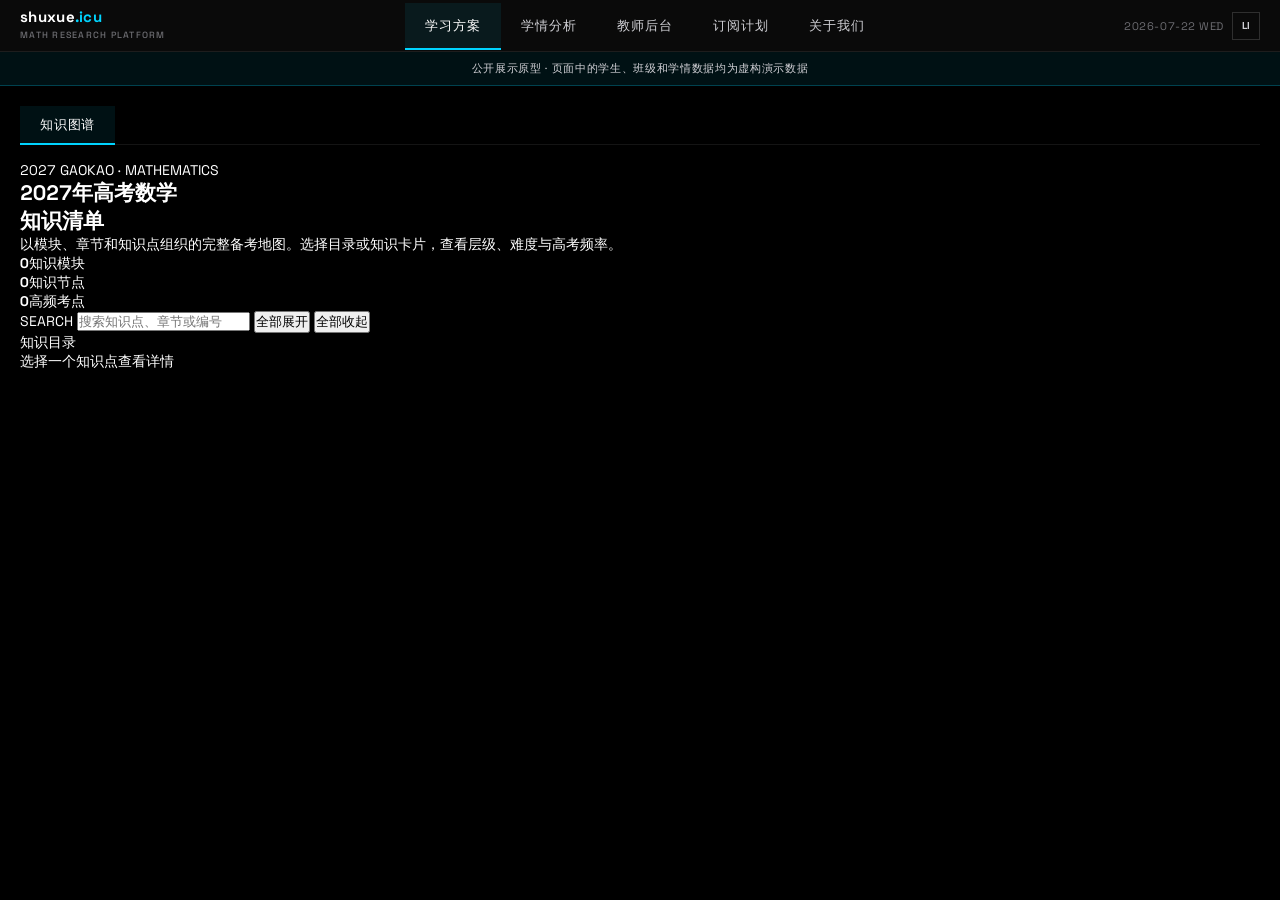
==== commit 25c6be3e: "add editable knowledge detail drafts" ====
--- a/website/index.html
+++ b/website/index.html
@@ -5,7 +5,7 @@
   <meta name="viewport" content="width=device-width, initial-scale=1.0">
   <title>shuxue.icu - 高考数学教研平台</title>
   <link rel="stylesheet" href="vendor/katex.min.css">
-  <link rel="stylesheet" href="css/style.css?v=20260723-4">
+  <link rel="stylesheet" href="css/style.css?v=20260723-5">
   <link rel="preconnect" href="https://fonts.googleapis.com">
   <link rel="preconnect" href="https://fonts.gstatic.com" crossorigin>
   <link href="https://fonts.googleapis.com/css2?family=Space+Grotesk:wght@300;400;500;600;700&display=swap" rel="stylesheet">
@@ -449,4 +449,4 @@
 ����̀���B;�����iA�ѡ�����ͬ���114����VÚ6���i)L�͍�������)M=8�M��������4(����������𽑥��4(��������𽑥��4(������𽑥��4(����𽑥��4(4(��𽵅���4(4(���������עh����4(��񙽽ѕȁ�����􉙽�ѕȈ�4(�������͡��Ք���ԃ
 ܁5Q �IMI  �A1Q=I4�
-܁A=]I�	d�1$�]9)%8���4(��𽙽�ѕ��4(4(���͍ɥ�Ё�Ɍ�̽ѡ���̹������������̴Ĉ��͍ɥ���(���͍ɥ�Ё�Ɍ�̽��ф�������������̴Ĉ��͍ɥ���(���͍ɥ�Ё�Ɍ�̽���ݱ��������ѕ�й������������̴Ȉ��͍ɥ���(���͍ɥ�Ё�Ɍ�̽�����̹������������̴Ĉ��͍ɥ���(���͍ɥ�Ё�Ɍ�̽����������������̴Ԉ��͍ɥ���(𽉽���4(�ѵ��4+܁A=]I�	d�1$�]9)%8���4(��𽙽�ѕ��4(4(���͍ɥ�Ё�Ɍ�̽ѡ���̹������������̴Ĉ��͍ɥ���(���͍ɥ�Ё�Ɍ�̽��ф�������������̴Ĉ��͍ɥ���(���͍ɥ�Ё�Ɍ�̽���ݱ��������ѕ�й������������̴Ȉ��͍ɥ���(���͍ɥ�Ё�Ɍ�̽�����̹������������̴Ĉ��͍ɥ���(���͍ɥ�Ё�Ɍ�̽����������������̴؈��͍ɥ���(𽉽���4(�ѵ��4
--- a/website/css/style.css
+++ b/website/css/style.css
@@ -1,57 +1,57 @@
-/* ============================================================
-   shuxue.icu  —  MULTI-THEME DESIGN SYSTEM
-   Black + White + Accent. Minimal colors. Geometric sans-serif.
-   Three themes: PKU / TSINGHUA / CYAN (default: CYAN)
-   ============================================================ */
-
-/* --- Design Tokens (default: CYAN theme) --- */
-:root {
-  /* backgrounds (pure black depth — never change) */
-  --bg-0: #000000;  --bg-1: #0a0a0a;  --bg-2: #111111;  --bg-3: #1a1a1a;
-  /* text (white primary, bright gray for nav — never change) */
-  --tx-1: #ffffff;  --tx-2: #d1d1d6;  --tx-3: #6e6e73;
-  /* accent — CYAN default */
-  --accent: #00d4ff;
-  --accent-dim: rgba(0,212,255,.08);
-  --accent-line: rgba(0,212,255,.25);
-  --accent-hover: rgba(0,212,255,.15);
-  /* semantic (minimal: red for errors, accent-light for moderate) */
-  --err: #ff453a;  --warn: #0ea5e9;
-  /* lines (white-based subtle borders) */
-  --line: rgba(255,255,255,.08);  --line-strong: rgba(255,255,255,.15);  --line-dash: rgba(255,255,255,.06);
-  /* fonts (Space Grotesk — tech aesthetic) */
-  --font-display: "Space Grotesk","Inter",system-ui,sans-serif;
-  --font-body: "Space Grotesk","Inter","PingFang SC","Microsoft YaHei",system-ui,sans-serif;
-  --font-mono: "Space Grotesk","SF Mono",Consolas,monospace;
-  /* spacing scale */
-  --sp-1:4px; --sp-2:8px; --sp-3:12px; --sp-4:16px; --sp-5:24px; --sp-6:32px;
-  /* legacy aliases (kept for app.js compatibility) */
-  --bg-primary:#000000; --bg-secondary:#0a0a0a; --bg-card:#0a0a0a;
-  --bg-card-hover:#111111; --border-color:rgba(255,255,255,.08);
-  --text-primary:#ffffff; --text-secondary:#d1d1d6; --text-muted:#6e6e73;
-  --accent-blue:#00d4ff; --accent-green:#00d4ff; --accent-purple:#00d4ff;
-  --accent-orange:#0ea5e9; --accent-red:#ff453a; --accent-yellow:#0ea5e9;
-  --radius:0; --radius-sm:0; --shadow:none; --transition:color .15s,background-color .15s,border-color .15s;
-}
-
-/* --- Base Reset --- */
-* { margin:0; padding:0; box-sizing:border-box; }
-body {
-  font-family: var(--font-body);
-  background: var(--bg-0);
-  color: var(--tx-1);
-  min-height: 100vh;
-  font-size: 14px;
-  font-variant-numeric: tabular-nums;
-}
-
-/* --- Navbar (52px, hairline bottom) --- */
+/* ============================================================
+   shuxue.icu  —  MULTI-THEME DESIGN SYSTEM
+   Black + White + Accent. Minimal colors. Geometric sans-serif.
+   Three themes: PKU / TSINGHUA / CYAN (default: CYAN)
+   ============================================================ */
+
+/* --- Design Tokens (default: CYAN theme) --- */
+:root {
+  /* backgrounds (pure black depth — never change) */
+  --bg-0: #000000;  --bg-1: #0a0a0a;  --bg-2: #111111;  --bg-3: #1a1a1a;
+  /* text (white primary, bright gray for nav — never change) */
+  --tx-1: #ffffff;  --tx-2: #d1d1d6;  --tx-3: #6e6e73;
+  /* accent — CYAN default */
+  --accent: #00d4ff;
+  --accent-dim: rgba(0,212,255,.08);
+  --accent-line: rgba(0,212,255,.25);
+  --accent-hover: rgba(0,212,255,.15);
+  /* semantic (minimal: red for errors, accent-light for moderate) */
+  --err: #ff453a;  --warn: #0ea5e9;
+  /* lines (white-based subtle borders) */
+  --line: rgba(255,255,255,.08);  --line-strong: rgba(255,255,255,.15);  --line-dash: rgba(255,255,255,.06);
+  /* fonts (Space Grotesk — tech aesthetic) */
+  --font-display: "Space Grotesk","Inter",system-ui,sans-serif;
+  --font-body: "Space Grotesk","Inter","PingFang SC","Microsoft YaHei",system-ui,sans-serif;
+  --font-mono: "Space Grotesk","SF Mono",Consolas,monospace;
+  /* spacing scale */
+  --sp-1:4px; --sp-2:8px; --sp-3:12px; --sp-4:16px; --sp-5:24px; --sp-6:32px;
+  /* legacy aliases (kept for app.js compatibility) */
+  --bg-primary:#000000; --bg-secondary:#0a0a0a; --bg-card:#0a0a0a;
+  --bg-card-hover:#111111; --border-color:rgba(255,255,255,.08);
+  --text-primary:#ffffff; --text-secondary:#d1d1d6; --text-muted:#6e6e73;
+  --accent-blue:#00d4ff; --accent-green:#00d4ff; --accent-purple:#00d4ff;
+  --accent-orange:#0ea5e9; --accent-red:#ff453a; --accent-yellow:#0ea5e9;
+  --radius:0; --radius-sm:0; --shadow:none; --transition:color .15s,background-color .15s,border-color .15s;
+}
+
+/* --- Base Reset --- */
+* { margin:0; padding:0; box-sizing:border-box; }
+body {
+  font-family: var(--font-body);
+  background: var(--bg-0);
+  color: var(--tx-1);
+  min-height: 100vh;
+  font-size: 14px;
+  font-variant-numeric: tabular-nums;
+}
+
+/* --- Navbar (52px, hairline bottom) --- */
 .navbar {
-  display: flex; align-items: center; justify-content: space-between;
-  padding: 0 20px; height: 52px;
-  background: var(--bg-1);
-  border-bottom: 1px solid var(--line);
-  position: sticky; top: 0; z-index: 100;
+  display: flex; align-items: center; justify-content: space-between;
+  padding: 0 20px; height: 52px;
+  background: var(--bg-1);
+  border-bottom: 1px solid var(--line);
+  position: sticky; top: 0; z-index: 100;
 }
 
 .demo-notice {
@@ -64,1533 +64,308 @@
   font-size: 11px;
   letter-spacing: .06em;
 }
-.nav-brand { display:flex; align-items:center; gap:8px; position:relative; height:100%; cursor:pointer; }
-/* hover bridge — transparent zone below nav-brand so mouse can reach dropdown without losing hover */
-.nav-brand::after {
-  content: '';
-  position: absolute;
-  left: 0; right: 0;
-  top: 100%;
-  height: 32px;
-}
-
-/* --- Brand Dropdown Theme Picker --- */
-.brand-dropdown {
-  position: absolute; top: 100%; left: 0; z-index: 200;
-  background: var(--bg-2); border: 1px solid var(--line-strong);
-  padding: 6px 0; min-width: 180px;
-  opacity: 0; visibility: hidden; transform: translateY(-4px);
-  transition: opacity .2s, visibility .2s, transform .2s;
-}
-.nav-brand:hover .brand-dropdown {
-  opacity: 1; visibility: visible; transform: translateY(0);
-}
-/* JS-controlled open state (primary mechanism — more reliable than CSS hover) */
-.brand-dropdown.open {
-  opacity: 1; visibility: visible; transform: translateY(0);
-}
-.brand-dropdown-item {
-  display: flex; align-items: center; gap: 10px;
-  padding: 10px 16px; cursor: pointer; border: none; background: transparent;
-  font-family: var(--font-body); font-size: 12px; font-weight: 500;
-  letter-spacing: .06em; color: #d1d1d6;
-  transition: var(--transition); width: 100%; text-align: left;
-}
-.brand-dropdown-item:hover { background: var(--bg-3); color: #ffffff; }
-.brand-dropdown-item.active { color: #ffffff; }
-.brand-dropdown-dot {
-  width: 10px; height: 10px; border-radius: 0; flex-shrink: 0;
-}
-.brand-dropdown-item.active .brand-dropdown-check {
-  display: inline;
-}
-.brand-dropdown-check {
-  display: none; font-size: 10px; margin-left: 4px; color: var(--accent);
-}
-.nav-logo { display:none; } /* emoji removed */
-.nav-title h1 {
-  font-family: var(--font-display); font-size: 15px; font-weight: 700;
-  line-height: 1; letter-spacing: .02em; color: var(--tx-1);
-}
-.nav-title h1 .proto { color: var(--accent); } /* the .icu */
-.nav-subtitle {
-  font-family: var(--font-display); font-size: 9px; font-weight: 500;
-  letter-spacing: .14em; color: var(--tx-3); text-transform: uppercase;
-}
-
-/* nav tabs (4-column, no numbers) — colors independent of theme */
-.nav-tabs { display:flex; gap:0; }
-.nav-tab {
-  display:flex; align-items:center; gap:0;
-  padding: 14px 20px; border:none; background:transparent;
+.nav-brand { display:flex; align-items:center; gap:8px; position:relative; height:100%; cursor:pointer; }
+/* hover bridge — transparent zone below nav-brand so mouse can reach dropdown without losing hover */
+.nav-brand::after {
+  content: '';
+  position: absolute;
+  left: 0; right: 0;
+  top: 100%;
+  height: 32px;
+}
+
+/* --- Brand Dropdown Theme Picker --- */
+.brand-dropdown {
+  position: absolute; top: 100%; left: 0; z-index: 200;
+  background: var(--bg-2); border: 1px solid var(--line-strong);
+  padding: 6px 0; min-width: 180px;
+  opacity: 0; visibility: hidden; transform: translateY(-4px);
+  transition: opacity .2s, visibility .2s, transform .2s;
+}
+.nav-brand:hover .brand-dropdown {
+  opacity: 1; visibility: visible; transform: translateY(0);
+}
+/* JS-controlled open state (primary mechanism — more reliable than CSS hover) */
+.brand-dropdown.open {
+  opacity: 1; visibility: visible; transform: translateY(0);
+}
+.brand-dropdown-item {
+  display: flex; align-items: center; gap: 10px;
+  padding: 10px 16px; cursor: pointer; border: none; background: transparent;
+  font-family: var(--font-body); font-size: 12px; font-weight: 500;
+  letter-spacing: .06em; color: #d1d1d6;
+  transition: var(--transition); width: 100%; text-align: left;
+}
+.brand-dropdown-item:hover { background: var(--bg-3); color: #ffffff; }
+.brand-dropdown-item.active { color: #ffffff; }
+.brand-dropdown-dot {
+  width: 10px; height: 10px; border-radius: 0; flex-shrink: 0;
+}
+.brand-dropdown-item.active .brand-dropdown-check {
+  display: inline;
+}
+.brand-dropdown-check {
+  display: none; font-size: 10px; margin-left: 4px; color: var(--accent);
+}
+.nav-logo { display:none; } /* emoji removed */
+.nav-title h1 {
+  font-family: var(--font-display); font-size: 15px; font-weight: 700;
+  line-height: 1; letter-spacing: .02em; color: var(--tx-1);
+}
+.nav-title h1 .proto { color: var(--accent); } /* the .icu */
+.nav-subtitle {
+  font-family: var(--font-display); font-size: 9px; font-weight: 500;
+  letter-spacing: .14em; color: var(--tx-3); text-transform: uppercase;
+}
+
+/* nav tabs (4-column, no numbers) — colors independent of theme */
+.nav-tabs { display:flex; gap:0; }
+.nav-tab {
+  display:flex; align-items:center; gap:0;
+  padding: 14px 20px; border:none; background:transparent;
   cursor:pointer; position:relative;
   text-decoration:none;
-  color: #d1d1d6; /* inactive: bright gray — always visible on dark bg */
-  font-family: var(--font-body); font-size: 13px; font-weight: 500;
-  letter-spacing: .08em;
-  transition: var(--transition);
-}
-.nav-tab .tab-label { /* fallback for wrapped text */ }
-.nav-tab:hover { background: var(--bg-2); color: #ffffff; }
-.nav-tab:hover .tab-label { color: #ffffff; }
-.nav-tab.active { background: var(--accent-dim); color: #ffffff; }
-.nav-tab.active .tab-label { color: #ffffff; }
-.nav-tab.active::after {
-  content:''; position:absolute; left:0; right:0; bottom:-1px;
-  height: 2px; background: var(--accent); /* accent indicator */
-}
-.tab-icon { display:none; } /* emoji removed */
-
-/* user block */
-.nav-user { display:flex; align-items:center; gap:8px; }
-.nav-date {
-  font-family: var(--font-display); font-size: 11px; color: var(--tx-3);
-  letter-spacing: .05em;
-}
-.user-avatar {
-  width: 28px; height: 28px; border-radius: 0;
-  border: 1px solid var(--line-strong);
-  display:flex; align-items:center; justify-content:center;
-  font-family: var(--font-display); font-size: 10px; font-weight: 700;
-  color: var(--tx-2); background: transparent;
-}
-.user-name { font-family: var(--font-body); font-size: 12px; color: var(--tx-2); }
-
-/* --- Sub-Navigation (within merged pages) --- */
-.sub-nav {
-  display:flex; align-items:center; gap:0;
-  border-bottom: 1px solid var(--line);
-  margin-bottom: var(--sp-4);
-}
-.sub-nav-btn {
-  padding: 10px 20px; border:none; background:transparent;
-  cursor:pointer; font-family: var(--font-body);
-  font-size: 13px; font-weight: 500; letter-spacing: .06em;
-  color: #d1d1d6; transition: var(--transition); /* bright gray — independent of theme */
-  position: relative;
-}
-.sub-nav-btn:hover { color: #ffffff; }
-.sub-nav-btn.active {
-  color: #ffffff; background: var(--accent-dim);
-}
-.sub-nav-btn.active::after {
-  content:''; position:absolute; left:0; right:0; bottom:-1px;
-  height: 2px; background: var(--accent);
-}
-
-/* --- Dashboard Overview Stats --- */
-.dash-overview {
-  margin-bottom: var(--sp-5);
-}
-
-/* --- Main Content --- */
-.main-content { padding: 20px; max-width: 1400px; margin: 0 auto; }
-.page { display: none; animation: fadeIn .1s ease; }
-.page.active { display: block; }
-@keyframes fadeIn { from { opacity: 0; } to { opacity: 1; } }
-
-/* --- Section Headers (SpaceX clean style, no terminal prefix) --- */
-.section-title {
-  display:flex; align-items:center; gap:8px;
-  font-family: var(--font-display); font-size: 16px; font-weight: 600;
-  letter-spacing: .04em; color: var(--tx-1); margin-bottom: var(--sp-4);
-}
-.section-title .meta {
-  margin-left: auto; font-family: var(--font-display);
-  font-size: 10px; font-weight: 500; letter-spacing: .1em;
-  color: var(--tx-3); text-transform: uppercase;
-}
-
-/* --- Stats Strip (number-first, no icons) --- */
-.stats-grid {
-  display: grid; grid-template-columns: repeat(4, 1fr);
-  gap: 0; margin-bottom: var(--sp-5);
-  border: 1px solid var(--line);
-}
-.stat-card {
-  background: var(--bg-1); border-right: 1px solid var(--line);
-  padding: 14px 16px; display:flex; flex-direction:column; gap:4px;
-  position: relative; transition: var(--transition);
-}
-.stat-card:last-child { border-right: none; }
-.stat-card::before { display:none; } /* gradient bar removed */
-.stat-card:hover { background: var(--bg-2); }
-.stat-icon { display:none; } /* emoji removed */
-.stat-info { display:flex; flex-direction:column; gap:2px; }
-.stat-label {
-  font-family: var(--font-display); font-size: 9px; font-weight: 600;
-  letter-spacing: .12em; color: var(--tx-3); text-transform: uppercase;
-}
-.stat-value {
-  font-family: var(--font-display); font-size: 32px; font-weight: 700;
-  line-height: 1; color: var(--accent); letter-spacing: -.02em;
-}
-.stat-trend {
-  font-family: var(--font-display); font-size: 10px; font-weight: 600;
-  letter-spacing: .06em; padding: 0; border: none; border-radius: 0;
-  white-space: nowrap; background: none !important;
-}
-.stat-trend.up { color: var(--accent); }
-.stat-trend.down { color: var(--err); }
-
-/* --- Chart Cards --- */
-.charts-row {
-  display: grid; grid-template-columns: 1fr 1fr;
-  gap: 0; margin-bottom: var(--sp-4);
-  border: 1px solid var(--line); border-top: none;
-}
-.chart-card {
-  background: var(--bg-1); border-right: 1px solid var(--line);
-  border-top: 1px solid var(--line); padding: 16px;
-  transition: var(--transition);
-}
-.chart-card:last-child { border-right: none; }
-.chart-card:hover { background: var(--bg-2); }
-.chart-card.full { grid-column: 1 / -1; margin-bottom: 0; }
-.chart-header {
-  display:flex; align-items:center; justify-content: space-between;
-  margin-bottom: 12px; padding-bottom: 10px;
-  border-bottom: 1px solid var(--line);
-}
-.chart-header h3 {
-  font-family: var(--font-body); font-size: 13px; font-weight: 600;
-  letter-spacing: .04em; color: var(--tx-1);
-}
-.chart-badge {
-  font-family: var(--font-display); font-size: 9px; font-weight: 600;
-  letter-spacing: .12em; padding: 2px 6px;
-  border: 1px solid var(--line-strong); color: var(--tx-2);
-  text-transform: uppercase; background: none !important; border-radius: 0;
-}
-.chart-badge.green { color: var(--accent); border-color: var(--accent-line); }
-.chart-badge.purple { color: var(--tx-2); }
-.chart-badge.orange { color: var(--warn); border-color: var(--warn); }
-.chart-badge.red { color: var(--err); border-color: var(--err); }
-.chart-container { height: 260px; }
-
-/* --- Filter Bar --- */
-.filter-bar {
-  display:flex; align-items:flex-end; gap: var(--sp-4);
-  padding: 14px 16px; background: var(--bg-1);
-  border: 1px solid var(--line); margin-bottom: var(--sp-3);
-  flex-wrap: wrap;
-}
-.filter-group { display:flex; flex-direction:column; gap:4px; }
-.filter-group label {
-  font-family: var(--font-display); font-size: 9px; font-weight: 600;
-  letter-spacing: .12em; color: var(--tx-3); text-transform: uppercase;
-  white-space: nowrap;
-}
-.filter-group select, .filter-group input {
-  padding: 6px 10px; background: var(--bg-0);
-  border: 1px solid var(--line-strong); border-radius: 0;
-  color: var(--tx-1); font-family: var(--font-body); font-size: 13px;
-  cursor: pointer; outline: none; min-width: 120px;
-  transition: border-color .15s;
-}
-.filter-group select:focus, .filter-group input:focus { border-color: var(--accent); }
-.filter-search { display:flex; gap:0; flex:1; min-width: 200px; }
-.filter-search input {
-  flex:1; padding: 6px 10px; background: var(--bg-0);
-  border: 1px solid var(--line-strong); border-radius: 0;
-  color: var(--tx-1); font-family: var(--font-body); font-size: 13px; outline: none;
-}
-.filter-search input:focus { border-color: var(--accent); }
-.filter-search input::placeholder { color: var(--tx-3); }
-.btn-search {
-  padding: 6px 18px; background: transparent; color: var(--accent);
-  border: 1px solid var(--accent); border-radius: 0;
-  font-family: var(--font-display); font-size: 12px; font-weight: 600;
-  letter-spacing: .08em; cursor: pointer; transition: var(--transition);
-  text-transform: uppercase;
-}
-.btn-search:hover { background: var(--accent); color: var(--bg-0); }
-
-/* --- Question Stats Bar --- */
-.question-stats {
-  display:flex; gap: var(--sp-5); padding: 8px 16px;
-  background: var(--bg-1); border: 1px solid var(--line);
-  margin-bottom: var(--sp-3);
-  font-family: var(--font-display); font-size: 11px; color: var(--tx-2);
-  letter-spacing: .06em; text-transform: uppercase;
-}
-.question-stats strong {
-  color: var(--accent); font-size: 13px; font-weight: 700;
-}
-
-/* --- Question List --- */
-.question-list { display:flex; flex-direction:column; gap: 1px; }
-.question-card {
-  background: var(--bg-1); border: 1px solid var(--line);
-  border-bottom: none; padding: 14px 16px; cursor: pointer;
-  transition: var(--transition);
-}
-.question-card:last-child { border-bottom: 1px solid var(--line); }
-.question-card:hover { background: var(--bg-2); border-left: 2px solid var(--accent); padding-left: 15px; }
-.question-header {
-  display:flex; align-items:center; gap: 10px; margin-bottom: 8px; flex-wrap: wrap;
-}
-.question-id {
-  font-family: var(--font-display); font-size: 11px; font-weight: 700;
-  color: var(--accent); background: none; padding: 0;
-  border-radius: 0; border: none;
-}
-/* unified tag system */
-.question-module, .question-type, .question-tag, .tree-badge,
-.chart-badge, .stat-trend, .mastery-level, .mode-tag {
-  font-family: var(--font-display); font-size: 9px; font-weight: 600;
-  letter-spacing: .1em; padding: 2px 5px;
-  border: 1px solid var(--line-strong); color: var(--tx-2);
-  background: none !important; border-radius: 0; text-transform: uppercase;
-}
-.question-module { color: var(--tx-2); }
-.question-type { color: var(--accent); border-color: var(--accent-line); }
-/* difficulty: block chars rendered by JS */
-.question-difficulty {
-  display:flex; align-items:center; gap:4px;
-  font-family: var(--font-display); font-size: 11px; font-weight: 600;
-  letter-spacing: .04em; color: var(--tx-2);
-}
-.question-difficulty .lv { color: var(--accent); }
-.question-difficulty .blocks { letter-spacing: 1px; color: var(--accent); }
-.question-difficulty .blocks .empty { color: var(--tx-3); }
-.question-difficulty .star, .question-difficulty .star.empty { display:none; }
-.question-accuracy {
-  margin-left: auto; font-family: var(--font-display);
-  font-size: 11px; color: var(--tx-3); letter-spacing: .04em;
-}
-.question-stem {
-  font-family: var(--font-body); font-size: 14px; line-height: 1.7;
-  color: var(--tx-1); margin-bottom: 8px;
-  display: -webkit-box; -webkit-line-clamp: 2; -webkit-box-orient: vertical;
-  overflow: hidden;
-}
-.question-tags { display:flex; gap: 6px; flex-wrap: wrap; }
-.question-stats-row {
-  display:flex; gap: var(--sp-5); margin-top: 8px;
-  padding-top: 8px; border-top: 1px solid var(--line);
-  font-family: var(--font-display); font-size: 11px;
-  color: var(--tx-3); letter-spacing: .04em;
-}
-.q-stat { display:flex; align-items:center; gap:4px; }
-.q-stat-value { color: var(--tx-1); font-weight: 700; }
-
-/* --- Modal --- */
-.modal-overlay {
-  display:none; position:fixed; inset: 0;
-  background: rgba(0,0,0,.85); z-index: 200;
-  justify-content:center; align-items:center; padding: 24px;
-}
-.modal-overlay.active { display:flex; }
-.modal {
-  background: var(--bg-1); border: 1px solid var(--accent-line);
-  max-width: 800px; width: 100%; max-height: 85vh; overflow-y: auto;
-  box-shadow: none; border-radius: 0; position: relative;
-}
-/* corner tick decoration */
-.modal::before, .modal::after {
-  content:''; position:absolute; width:10px; height:10px;
-  border-color: var(--accent); border-style: solid;
-}
-.modal::before { top:-1px; left:-1px; border-width: 1px 0 0 1px; }
-.modal::after { bottom:-1px; right:-1px; border-width: 0 1px 1px 0; }
-.modal-header {
-  display:flex; align-items:center; justify-content: space-between;
-  padding: 16px 20px; border-bottom: 1px solid var(--line);
-}
-.modal-header h3 {
-  font-family: var(--font-body); font-size: 14px; font-weight: 600;
-  letter-spacing: .04em;
-}
-.modal-close {
-  width: auto; height: auto; padding: 4px 8px;
-  border: 1px solid var(--line-strong); background: transparent;
-  color: var(--tx-2); border-radius: 0;
-  font-family: var(--font-display); font-size: 11px; font-weight: 600;
-  cursor: pointer; letter-spacing: .06em; transition: var(--transition);
-}
-.modal-close:hover { border-color: var(--err); color: var(--err); background: none; }
-.modal-body { padding: 20px; }
-.modal-body .detail-section { margin-bottom: 16px; }
-.modal-body .detail-label {
-  font-family: var(--font-display); font-size: 9px; color: var(--tx-3);
-  margin-bottom: 6px; text-transform: uppercase; letter-spacing: .12em; font-weight: 600;
-}
-.modal-body .detail-content {
-  font-family: var(--font-body); font-size: 14px; line-height: 1.7;
-}
-.modal-body .options-list { display:flex; flex-direction:column; gap: 6px; }
-.modal-body .option-item {
-  display:flex; gap: 8px; padding: 8px 12px; border-radius: 0;
-  background: var(--bg-2); border: 1px solid var(--line);
-}
-.modal-body .option-label {
-  font-family: var(--font-display); font-weight: 700; color: var(--accent);
-  min-width: 20px; font-size: 13px;
-}
-.modal-body .answer-box {
-  padding: 10px 14px; background: none;
-  border: 1px solid var(--line); border-left: 2px solid var(--accent);
-  border-radius: 0; color: var(--tx-1); font-weight: 600;
-}
-.modal-body .analysis-box {
-  padding: 10px 14px; background: none;
-  border: 1px solid var(--line); border-left: 2px solid var(--tx-2);
-  border-radius: 0; color: var(--tx-1);
-}
-
-/* --- 2027 Knowledge Checklist --- */
-.knowledge-cover {
-  display: grid; grid-template-columns: minmax(0, 1fr) auto; gap: 48px;
-  align-items: end; padding: 42px;
-  margin-bottom: 12px; border: 1px solid var(--line);
-  background:
-    linear-gradient(135deg, var(--accent-dim), transparent 46%),
-    var(--bg-1);
-}
-.knowledge-eyebrow {
-  display: block; margin-bottom: 18px;
-  font-family: var(--font-display); font-size: 10px; font-weight: 700;
-  color: var(--accent); letter-spacing: .18em;
-}
-.knowledge-cover h2 {
-  font-family: var(--font-display); font-size: clamp(34px, 5vw, 64px);
-  font-weight: 600; line-height: 1.02; letter-spacing: -.04em;
-}
-.knowledge-cover h2 span { color: var(--accent); }
-.knowledge-cover p {
-  max-width: 680px; margin-top: 20px; color: var(--tx-2);
-  font-size: 14px; line-height: 1.8;
-}
-.knowledge-cover-stats {
-  display: grid; grid-template-columns: repeat(3, minmax(90px, 1fr));
-  border: 1px solid var(--line); min-width: 330px;
-}
-.knowledge-cover-stats div {
-  padding: 18px 16px; border-right: 1px solid var(--line);
-}
-.knowledge-cover-stats div:last-child { border-right: none; }
-.knowledge-cover-stats strong {
-  display: block; font-family: var(--font-display); font-size: 26px;
-  color: var(--accent); line-height: 1;
-}
-.knowledge-cover-stats span {
-  display: block; margin-top: 8px; font-size: 11px; color: var(--tx-3);
-}
-.knowledge-actions {
-  display: flex; align-items: end; gap: 8px; padding: 12px 14px;
-  border: 1px solid var(--line); border-bottom: none; background: var(--bg-1);
-}
-.knowledge-search {
-  display: flex; flex-direction: column; gap: 5px; flex: 1;
-  font-family: var(--font-display); font-size: 9px; color: var(--tx-3);
-  letter-spacing: .12em;
-}
-.knowledge-search input {
-  width: 100%; padding: 9px 11px; color: var(--tx-1);
-  background: var(--bg-0); border: 1px solid var(--line-strong);
-  font-family: var(--font-body); outline: none;
-}
-.knowledge-search input:focus { border-color: var(--accent); }
-.knowledge-layout {
-  display:grid; grid-template-columns: 280px minmax(0, 1fr); gap: 0;
-  border: 1px solid var(--line);
-}
-.knowledge-tree-panel {
-  background: var(--bg-1); border-right: 1px solid var(--line);
-  overflow: hidden; border-radius: 0; align-self: start;
-  position: sticky; top: 76px;
-}
-.tree-toolbar {
-  display:flex; gap: 6px; padding: 10px 14px;
-  border-bottom: 1px solid var(--line);
-  font-family: var(--font-display); font-size: 10px; font-weight: 700;
-  color: var(--tx-3); letter-spacing: .12em;
-}
-.btn-sm {
-  padding: 5px 10px; background: transparent;
-  border: 1px solid var(--line-strong); border-radius: 0;
-  color: var(--tx-2); font-family: var(--font-display); font-size: 10px;
-  font-weight: 600; letter-spacing: .08em; cursor: pointer;
-  text-transform: uppercase; transition: var(--transition);
-}
-.btn-sm:hover { border-color: var(--accent); color: var(--accent); }
-.knowledge-tree { padding: 10px; max-height: calc(100vh - 170px); overflow-y: auto; }
-.tree-node { margin-bottom: 1px; }
-.tree-node-content {
-  display:flex; align-items:center; gap: 8px;
-  padding: 7px 10px; border-radius: 0; cursor: pointer;
-  transition: var(--transition); font-size: 13px;
-  font-family: var(--font-body);
-}
-.tree-node-content:hover { background: var(--bg-2); }
-.tree-node-content.selected {
-  background: var(--accent-dim); color: var(--accent);
-  border-left: 2px solid var(--accent); padding-left: 8px;
-}
-.tree-toggle {
-  width: 18px; height: 18px; display:flex; align-items:center; justify-content:center;
-  font-family: var(--font-display); font-size: 10px; font-weight: 700;
-  color: var(--tx-3); cursor: pointer; flex-shrink: 0; transition: var(--transition);
-}
-.tree-toggle:hover { color: var(--accent); }
-.tree-icon { display:none; } /* emoji removed */
-.tree-label { flex: 1; }
-.tree-node-id {
-  font-family: var(--font-display); font-size: 9px; font-weight: 600;
-  color: var(--tx-3); letter-spacing: .04em;
-}
-.tree-badge.high { color: var(--err); border-color: var(--err); }
-.tree-badge.medium { color: var(--warn); border-color: var(--warn); }
-.tree-badge.low { color: var(--tx-3); }
-.tree-children {
-  margin-left: 14px; border-left: 1px dashed var(--line-dash); padding-left: 6px;
-}
-.tree-children.collapsed { display: none; }
-.knowledge-document-panel { min-width: 0; background: var(--bg-0); }
-.knowledge-document { padding: 22px; }
-.knowledge-module-card {
-  margin-bottom: 24px; border: 1px solid var(--line); background: var(--bg-1);
-}
-.knowledge-module-heading {
-  display: flex; align-items: center; gap: 18px; padding: 24px;
-  border-bottom: 1px solid var(--line); cursor: pointer;
-}
-.knowledge-module-heading.selected { background: var(--accent-dim); }
-.knowledge-module-number {
-  font-family: var(--font-display); font-size: 32px; line-height: 1;
-  color: var(--accent); font-weight: 700;
-}
-.knowledge-module-heading p {
-  margin-bottom: 5px; font-family: var(--font-display); font-size: 9px;
-  color: var(--tx-3); letter-spacing: .13em;
-}
-.knowledge-module-heading h3 {
-  font-family: var(--font-display); font-size: 23px; font-weight: 600;
-}
-.knowledge-section-body { padding: 12px; }
-.knowledge-section-body.collapsed,
-.knowledge-chapter-content.collapsed { display: none; }
-.knowledge-chapter-card {
-  margin-bottom: 10px; border: 1px solid var(--line);
-  background: var(--bg-0);
-}
-.knowledge-chapter-card:last-child { margin-bottom: 0; }
-.knowledge-chapter-heading {
-  display: flex; justify-content: space-between; align-items: center;
-  width: 100%; padding: 16px; border: none; border-bottom: 1px solid var(--line);
-  background: transparent; color: var(--tx-1); text-align: left; cursor: pointer;
-}
-.knowledge-chapter-heading.selected { background: var(--accent-dim); }
-.knowledge-chapter-heading span { display: flex; flex-direction: column; gap: 4px; }
-.knowledge-chapter-heading small,
-.knowledge-group-title small,
-.knowledge-leaf-code {
-  font-family: var(--font-display); font-size: 9px; color: var(--tx-3);
-  letter-spacing: .09em;
-}
-.knowledge-chapter-heading strong { font-size: 15px; font-weight: 600; }
-.knowledge-chapter-heading em {
-  color: var(--tx-3); font-family: var(--font-display); font-size: 10px;
-  font-style: normal;
-}
-.knowledge-chapter-content { padding: 12px; }
-.knowledge-group { margin-bottom: 12px; }
-.knowledge-group:last-child { margin-bottom: 0; }
-.knowledge-group-title {
-  display: flex; justify-content: space-between; width: 100%;
-  padding: 10px 12px; color: var(--tx-1); background: var(--bg-2);
-  border: 1px solid var(--line); cursor: pointer; text-align: left;
-}
-.knowledge-group-title.selected { border-color: var(--accent); color: var(--accent); }
-.knowledge-leaf-grid {
-  display: grid; grid-template-columns: repeat(2, minmax(0, 1fr)); gap: 1px;
-  margin-top: 1px;
-}
-.knowledge-leaf-card {
-  display: flex; flex-direction: column; align-items: flex-start; gap: 7px;
-  min-height: 112px; padding: 15px; color: var(--tx-1); background: var(--bg-1);
-  border: 1px solid var(--line); cursor: pointer; text-align: left;
-  transition: border-color .15s, background .15s, transform .15s;
-}
-.knowledge-leaf-card:hover {
-  border-color: var(--accent-line); background: var(--accent-dim);
-  transform: translateY(-1px);
-}
-.knowledge-leaf-card.selected {
-  border-color: var(--accent); background: var(--accent-dim);
-}
-.knowledge-leaf-card strong { flex: 1; font-size: 14px; line-height: 1.5; }
-.knowledge-leaf-meta {
-  display: flex; align-items: center; gap: 8px;
-  font-family: var(--font-display); font-size: 9px; color: var(--tx-3);
-}
-.knowledge-frequency {
-  padding: 2px 5px; border: 1px solid var(--line-strong);
-}
-.knowledge-frequency.high { color: var(--err); border-color: var(--err); }
-.knowledge-frequency.medium { color: var(--warn); border-color: var(--warn); }
-.knowledge-frequency.low { color: var(--tx-3); }
-.knowledge-no-results { padding: 28px 12px; color: var(--tx-3); text-align: center; }
-.knowledge-no-results.large { padding: 90px 20px; }
-.knowledge-detail-panel {
-  background: var(--bg-1); border-radius: 0; padding: 24px;
-  min-height: 260px; border-top: 1px solid var(--line);
-}
-.knowledge-detail-heading { margin-bottom: 24px; }
-.knowledge-detail-heading > span {
-  font-family: var(--font-display); font-size: 10px; color: var(--accent);
-  letter-spacing: .12em;
-}
-.knowledge-detail-heading h3 {
-  margin: 7px 0; font-family: var(--font-display); font-size: 26px;
-}
-.knowledge-detail-heading p { color: var(--tx-2); font-size: 13px; }
-.knowledge-content-outline {
-  position: relative; margin: 8px 0 30px; padding-left: 30px;
-}
-.knowledge-content-outline::before {
-  content: ''; position: absolute; left: 8px; top: 20px; bottom: 18px;
-  width: 1px; background: var(--line-strong);
-}
-.knowledge-content-section {
-  position: relative; display: grid; grid-template-columns: 18px minmax(0, 1fr);
-  gap: 16px; margin-bottom: 28px;
-}
-.knowledge-content-section:last-child { margin-bottom: 0; }
-.knowledge-content-marker {
-  width: 14px; height: 14px; margin-top: 4px;
-  border: 2px solid var(--accent); border-radius: 5px;
-  background: var(--bg-1); z-index: 1;
-}
-.knowledge-content-copy h4 {
-  margin: 0 0 14px; color: var(--tx-1); font-size: 17px;
-  font-family: var(--font-body); font-weight: 600; letter-spacing: 0;
-  text-transform: none;
-}
-.knowledge-content-items {
-  display: flex; flex-direction: column; gap: 12px;
-  padding: 4px 0 0 clamp(0px, 6vw, 120px);
-}
-.knowledge-content-item {
-  display: grid; grid-template-columns: 9px minmax(0, 1fr); gap: 10px;
-  align-items: start; color: var(--tx-2); line-height: 1.8;
-}
-.knowledge-content-item > div {
-  display: flex; flex-wrap: wrap; align-items: baseline; gap: 7px;
-}
-.knowledge-content-bullet {
-  width: 7px; height: 7px; margin-top: 10px;
-  border: 1px solid var(--tx-3); background: transparent;
-}
-.knowledge-content-item .katex {
-  color: var(--tx-1); font-size: 1.15em;
-}
-.knowledge-katex-lab {
-  margin-top: 24px; padding: 18px; border: 1px solid var(--line);
-  background: var(--bg-0);
-}
-.knowledge-katex-heading {
-  display: flex; align-items: end; justify-content: space-between;
-  gap: 20px; margin-bottom: 12px;
-}
-.knowledge-katex-heading span {
-  font-family: var(--font-display); font-size: 9px; color: var(--accent);
-  letter-spacing: .14em;
-}
-.knowledge-katex-heading h4 {
-  margin-top: 4px; font-size: 15px; font-weight: 600;
-}
-.knowledge-katex-heading small { color: var(--tx-3); font-size: 10px; }
-.knowledge-katex-lab textarea {
-  display: block; width: 100%; resize: vertical; padding: 12px;
-  background: var(--bg-1); color: var(--tx-1); border: 1px solid var(--line-strong);
-  font-family: ui-monospace, SFMono-Regular, Consolas, monospace;
-  font-size: 13px; line-height: 1.6; outline: none;
-}
-.knowledge-katex-lab textarea:focus { border-color: var(--accent); }
-.knowledge-katex-preview {
-  display: flex; align-items: center; justify-content: center;
-  min-height: 88px; margin-top: 10px; padding: 16px;
-  border: 1px dashed var(--line-strong); color: var(--tx-3);
-  overflow-x: auto;
-}
-.knowledge-katex-preview.has-formula {
-  color: var(--tx-1); background: var(--bg-1);
-}
-.detail-empty {
-  display:flex; flex-direction:column; align-items:center; justify-content:center;
-  height: 400px; color: var(--tx-3);
-  font-family: var(--font-display); font-size: 14px; letter-spacing: .08em;
-}
-.empty-icon { display:none; }
-.detail-section { margin-bottom: 16px; }
-.detail-section h4 {
-  font-family: var(--font-display); font-size: 10px; font-weight: 700;
-  margin-bottom: 10px; color: var(--accent);
-  letter-spacing: .12em; text-transform: uppercase;
-}
-.detail-info-grid { display:grid; grid-template-columns: repeat(3,1fr); gap: 0; border: 1px solid var(--line); }
-.detail-info-item {
-  padding: 10px 12px; background: none; border-radius: 0;
-  border-right: 1px solid var(--line);
-}
-.detail-info-item:last-child { border-right: none; }
-.detail-info-label {
-  font-family: var(--font-display); font-size: 9px; font-weight: 600;
-  color: var(--tx-3); margin-bottom: 4px; letter-spacing: .12em; text-transform: uppercase;
-}
-.detail-info-value {
-  font-family: var(--font-display); font-size: 13px; font-weight: 700;
-  color: var(--tx-1);
-}
-.kp-children-list { display:flex; flex-direction:column; gap: 1px; }
-.kp-child-item {
-  display:flex; align-items:center; gap: 8px;
-  padding: 8px 10px; background: var(--bg-2); border-radius: 0;
-  font-size: 13px; font-family: var(--font-body);
-  border: 1px solid var(--line); border-bottom: none;
-  width: 100%; color: var(--tx-1); text-align: left; cursor: pointer;
-}
-.kp-child-item:last-child { border-bottom: 1px solid var(--line); }
-.kp-child-level {
-  font-family: var(--font-display); font-size: 9px; font-weight: 600;
-  padding: 1px 4px; border: 1px solid var(--line-strong);
-  color: var(--tx-3); border-radius: 0; background: none;
-  letter-spacing: .06em;
-}
-
-/* --- Student Analytics Page --- */
-.student-selector { margin-bottom: var(--sp-5); }
-.student-cards { display:grid; grid-template-columns: repeat(3,1fr); gap: 0; border: 1px solid var(--line); }
-.student-card {
-  background: var(--bg-1); border-right: 1px solid var(--line);
-  border-radius: 0; padding: 16px; cursor: pointer;
-  transition: var(--transition); text-align: center;
-}
-.student-card:last-child { border-right: none; }
-.student-card:hover { background: var(--bg-2); }
-.student-card.selected {
-  border-left: 2px solid var(--accent); background: var(--accent-dim);
-}
-.student-avatar {
-  width: 48px; height: 48px; margin: 0 auto 8px;
-  border: 1px solid var(--line-strong); border-radius: 0;
-  display:flex; align-items:center; justify-content:center;
-  font-family: var(--font-display); font-size: 18px; font-weight: 700;
-  color: var(--tx-1); background: transparent;
-}
-.student-name {
-  font-family: var(--font-body); font-size: 14px; font-weight: 600;
-  margin-bottom: 2px;
-}
-.student-class {
-  font-family: var(--font-display); font-size: 10px; color: var(--tx-3);
-  margin-bottom: 10px; letter-spacing: .06em;
-}
-.student-quick-stats { display:flex; justify-content:center; gap: var(--sp-5); }
-.student-quick-stat { text-align:center; }
-.student-quick-stat .value {
-  font-family: var(--font-display); font-size: 16px; font-weight: 700;
-  color: var(--accent);
-}
-.student-quick-stat .label {
-  font-family: var(--font-display); font-size: 9px; font-weight: 600;
-  color: var(--tx-3); letter-spacing: .12em; text-transform: uppercase;
-}
-
-/* --- Mastery List --- */
-.knowledge-mastery-list {
-  max-height: 280px; overflow-y: auto;
-  display:flex; flex-direction:column; gap: 1px;
-}
-.mastery-item {
-  display:flex; align-items:center; gap: 10px;
-  padding: 8px 10px; background: var(--bg-2); border-radius: 0;
-  border: 1px solid var(--line); border-bottom: none;
-}
-.mastery-item:last-child { border-bottom: 1px solid var(--line); }
-.mastery-bar {
-  flex:1; height: 6px; background: var(--bg-3);
-  border-radius: 0; overflow: hidden; border: 1px solid var(--line);
-}
-.mastery-fill { height: 100%; border-radius: 0; transition: width .8s ease; }
-.mastery-name {
-  min-width: 120px; font-size: 12px; font-family: var(--font-body);
-}
-.mastery-score {
-  min-width: 36px; text-align:right;
-  font-family: var(--font-display); font-size: 13px; font-weight: 700; color: var(--tx-1);
-}
-.mastery-level {
-  min-width: 64px; text-align:center; font-size: 9px; padding: 2px 5px;
-}
-
-/* --- Weak Points --- */
-.weak-points-list { display:flex; flex-direction:column; gap: 1px; }
-.weak-point-card {
-  display:flex; gap: 14px; padding: 14px; background: var(--bg-2);
-  border-radius: 0; border: 1px solid var(--line); border-bottom: none;
-  border-left: 2px solid;
-}
-.weak-point-card:last-child { border-bottom: 1px solid var(--line); }
-.weak-point-card.P0 { border-left-color: var(--err); }
-.weak-point-card.P1 { border-left-color: var(--warn); }
-.weak-point-card.P2 { border-left-color: var(--tx-2); }
-.weak-priority {
-  width: auto; height: auto; padding: 4px 8px; border-radius: 0;
-  display:flex; align-items:center; justify-content:center;
-  font-family: var(--font-display); font-size: 11px; font-weight: 700;
-  flex-shrink: 0; border: 1px solid; background: none !important;
-  letter-spacing: .06em; min-width: 36px;
-}
-.weak-priority.P0 { color: var(--err); border-color: var(--err); }
-.weak-priority.P1 { color: var(--warn); border-color: var(--warn); }
-.weak-priority.P2 { color: var(--tx-2); border-color: var(--tx-2); }
-.weak-info { flex: 1; }
-.weak-name { font-size: 14px; font-weight: 600; margin-bottom: 2px; font-family: var(--font-body); }
-.weak-module {
-  font-family: var(--font-display); font-size: 10px; color: var(--tx-3);
-  margin-bottom: 6px; letter-spacing: .06em; text-transform: uppercase;
-}
-.weak-reason { font-size: 12px; color: var(--tx-2); line-height: 1.6; font-family: var(--font-body); }
-.weak-score { text-align:center; flex-shrink: 0; }
-.weak-score .score-value {
-  font-family: var(--font-display); font-size: 22px; font-weight: 700;
-  color: var(--err);
-}
-.weak-score .score-label {
-  font-family: var(--font-display); font-size: 9px; color: var(--tx-3);
-  letter-spacing: .12em; text-transform: uppercase;
-}
-
-/* --- Recommendations --- */
-.recommendations { display:flex; flex-direction:column; gap: 1px; }
-.rec-card {
-  display:flex; align-items:center; gap: 14px; padding: 14px;
-  background: var(--bg-2); border-radius: 0;
-  border: 1px solid var(--line); border-bottom: none;
-}
-.rec-card:last-child { border-bottom: 1px solid var(--line); }
-.rec-rank {
-  width: auto; height: auto; min-width: 32px; padding: 4px 6px;
-  border-radius: 0; background: none !important;
-  border: 1px solid var(--line-strong); color: var(--tx-3);
-  display:flex; align-items:center; justify-content:center;
-  font-family: var(--font-display); font-size: 12px; font-weight: 700;
-  flex-shrink: 0; letter-spacing: .04em;
-}
-.rec-info { flex: 1; }
-.rec-name { font-size: 14px; font-weight: 600; margin-bottom: 2px; font-family: var(--font-body); }
-.rec-reason { font-family: var(--font-display); font-size: 10px; color: var(--tx-3); letter-spacing: .04em; }
-.rec-meta { display:flex; gap: var(--sp-4); flex-shrink: 0; }
-.rec-meta-item { text-align:center; }
-.rec-meta-item .value {
-  font-family: var(--font-display); font-size: 13px; font-weight: 700; color: var(--tx-1);
-}
-.rec-meta-item .label {
-  font-family: var(--font-display); font-size: 9px; color: var(--tx-3);
-  letter-spacing: .12em; text-transform: uppercase;
-}
-
-/* --- Error Table --- */
-.error-table-wrapper { overflow-x: auto; border: 1px solid var(--line); }
-.error-table { width: 100%; border-collapse: collapse; }
-.error-table th {
-  text-align: left; padding: 10px 14px;
-  font-family: var(--font-display); font-size: 9px; font-weight: 700;
-  color: var(--tx-3); border-bottom: 1px solid var(--line);
-  text-transform: uppercase; letter-spacing: .12em;
-  background: var(--bg-1);
-}
-.error-table td {
-  padding: 10px 14px; font-size: 13px;
-  border-bottom: 1px solid var(--line); font-family: var(--font-body);
-}
-.error-table tr:last-child td { border-bottom: none; }
-.error-table tr:hover td { background: var(--bg-2); }
-.error-rank {
-  width: auto; height: auto; min-width: 24px; padding: 2px 4px;
-  border-radius: 0; display: inline-flex; align-items:center; justify-content:center;
-  font-family: var(--font-display); font-size: 11px; font-weight: 700;
-  border: 1px solid var(--line-strong); background: none !important;
-  letter-spacing: .04em;
-}
-.error-rank.top1, .error-rank.top2, .error-rank.top3 {
-  color: var(--accent); border-color: var(--accent-line);
-}
-.error-rank.normal { color: var(--tx-3); border-color: var(--line-strong); }
-.error-rate-bar { display:flex; align-items:center; gap: 8px; }
-.error-rate-fill {
-  width: 60px; height: 6px; background: var(--bg-3);
-  border-radius: 0; overflow: hidden; border: 1px solid var(--line);
-}
-.error-rate-fill .fill { height: 100%; border-radius: 0; }
-.error-rate-text {
-  font-family: var(--font-display); font-weight: 700; min-width: 36px;
-  font-size: 12px; letter-spacing: .04em;
-}
-
-/* --- Footer --- */
-.footer {
-  padding: 16px 20px; text-align: center;
-  font-family: var(--font-display); font-size: 10px; color: var(--tx-3);
-  border-top: 1px solid var(--line); margin-top: 40px;
-  letter-spacing: .12em; text-transform: uppercase;
-}
-
-/* --- KaTeX (must NOT inherit sans-serif stack) --- */
-.katex {
-  font-size: 1.05em;
-  font-family: KaTeX_Main, "Times New Roman", serif !important;
-  color: var(--tx-1);
-}
-.katex-display { margin: 8px 0; overflow-x: auto; overflow-y: hidden; padding: 4px 0; }
-
-/* --- Scrollbar --- */
-::-webkit-scrollbar { width: 5px; height: 5px; }
-::-webkit-scrollbar-track { background: var(--bg-0); }
-::-webkit-scrollbar-thumb { background: var(--line-strong); border-radius: 0; }
-::-webkit-scrollbar-thumb:hover { background: var(--accent-line); }
-
-/* --- Grid option grid fallback disabled --- */
-.no-grid body { background-image: none; }
-
-/* --- Responsive --- */
-@media (max-width: 1024px) {
-  .stats-grid { grid-template-columns: repeat(2,1fr); }
-  .stats-grid .stat-card:nth-child(2) { border-right: none; }
-  .charts-row { grid-template-columns: 1fr; }
-  .knowledge-layout { grid-template-columns: 1fr; }
-  .knowledge-tree-panel {
-    position: static; border-right: none; border-bottom: 1px solid var(--line);
-  }
-  .knowledge-tree { max-height: 320px; }
-  .knowledge-cover { grid-template-columns: 1fr; gap: 28px; }
-  .knowledge-cover-stats { min-width: 0; }
-  .student-cards { grid-template-columns: 1fr; }
-  .student-card { border-right: none; border-bottom: 1px solid var(--line); }
-}
-@media (max-width: 768px) {
-  .navbar { flex-wrap: wrap; height: auto; padding: 10px 16px; }
-  .nav-tabs { order: 3; width: 100%; margin-top: 8px; }
-  .nav-tab { flex: 1; padding: 10px 4px; align-items: center; }
-  .nav-tab .tab-label { font-size: 11px; }
-  .stats-grid { grid-template-columns: 1fr; }
-  .stats-grid .stat-card { border-right: none; border-bottom: 1px solid var(--line); }
-  .filter-bar { flex-direction: column; align-items: stretch; }
-  .filter-group { flex-direction: row; align-items: center; }
-  .main-content { padding: 16px; }
-  .chart-container { height: 220px; }
-  .knowledge-cover { padding: 26px 20px; }
-  .knowledge-cover h2 { font-size: 38px; }
-  .knowledge-cover-stats { grid-template-columns: 1fr; }
-  .knowledge-cover-stats div {
-    display: flex; justify-content: space-between; align-items: center;
-    border-right: none; border-bottom: 1px solid var(--line);
-  }
-  .knowledge-cover-stats div:last-child { border-bottom: none; }
-  .knowledge-cover-stats span { margin-top: 0; }
-  .knowledge-actions { flex-wrap: wrap; }
-  .knowledge-search { flex-basis: 100%; }
-  .knowledge-document { padding: 12px; }
-  .knowledge-leaf-grid { grid-template-columns: 1fr; }
-  .knowledge-module-heading { padding: 18px; }
-  .knowledge-detail-panel { padding: 18px; }
-  .knowledge-content-outline { padding-left: 10px; }
-  .knowledge-content-outline::before { left: 6px; }
-  .knowledge-content-section { gap: 10px; }
-  .knowledge-content-items { padding-left: 0; }
-  .knowledge-katex-heading { align-items: flex-start; flex-direction: column; gap: 4px; }
-}
-
-/* --- Review Queue --- */
-.review-list { display: flex; flex-direction: column; gap: 4px; }
-.review-item {
-  display: flex; align-items: center; justify-content: space-between;
-  padding: 12px 16px; border-bottom: 1px solid var(--line);
-  cursor: pointer; transition: background .15s;
-  font-family: var(--font-body);
-}
-.review-item:hover { background: var(--accent-dim); }
-.review-item-left { display: flex; align-items: center; gap: 12px; min-width: 180px; }
-.review-item-center { flex: 1; display: flex; flex-direction: column; gap: 4px; }
-.review-item-right { display: flex; align-items: center; gap: 12px; min-width: 140px; justify-content: flex-end; }
-.review-badge {
-  font-family: var(--font-display); font-size: 11px; letter-spacing: .06em;
-  padding: 2px 8px; border: 1px solid;
-}
-.review-badge.question { color: var(--warn); border-color: var(--warn); }
-.review-badge.method { color: var(--accent); border-color: var(--accent); }
-.review-id { font-family: var(--font-display); font-size: 13px; color: var(--accent); }
-.review-preview { font-size: 14px; color: var(--tx-1); }
-.review-source { font-size: 11px; color: var(--tx-3); font-family: var(--font-display); }
-.review-confidence { font-family: var(--font-display); font-size: 14px; font-weight: 500; }
-.review-module { font-size: 12px; color: var(--tx-2); }
-
-/* Review Detail */
-.review-actions { display: flex; gap: 8px; }
-.review-actions button {
-  font-family: var(--font-display); font-size: 12px; letter-spacing: .06em;
-  padding: 6px 16px; border: 1px solid var(--line-strong); background: var(--bg-2);
-  color: var(--tx-1); cursor: pointer; transition: all .15s;
-}
-.btn-approve { border-color: var(--accent); color: var(--accent); }
-.btn-approve:hover { background: var(--accent-dim); }
-.btn-reject { border-color: var(--err); color: var(--err); }
-.btn-reject:hover { background: rgba(255,69,58,.08); }
-.btn-edit { border-color: var(--warn); color: var(--warn); }
-.btn-edit:hover { background: var(--accent-dim); }
-
-.review-detail-content { padding: 20px 0; }
-
-/* Detail Grid (shared between review & method) */
-.detail-grid { display: grid; grid-template-columns: repeat(2, 1fr); gap: 8px 24px; margin-bottom: 20px; }
-.detail-row { display: flex; align-items: baseline; gap: 12px; }
-.detail-label { font-family: var(--font-display); font-size: 11px; color: var(--tx-3); letter-spacing: .06em; min-width: 100px; }
-.detail-value { font-size: 14px; color: var(--tx-1); }
-
-.detail-section { margin-bottom: 16px; border-top: 1px solid var(--line); padding-top: 12px; }
-.detail-section h4 { font-family: var(--font-display); font-size: 11px; color: var(--accent); letter-spacing: .12em; margin-bottom: 8px; }
-.detail-text { font-size: 14px; color: var(--tx-1); line-height: 1.7; }
-.detail-text .katex { font-size: 1em; }
-
-.detail-options { display: grid; grid-template-columns: repeat(2, 1fr); gap: 8px; }
-.detail-option { display: flex; align-items: baseline; gap: 8px; padding: 6px 10px; border-bottom: 1px solid var(--line); }
-.opt-label { font-family: var(--font-display); font-size: 14px; color: var(--accent); font-weight: 500; }
-.opt-content { font-size: 14px; color: var(--tx-1); }
-
-.detail-steps { display: flex; flex-direction: column; gap: 8px; }
-.detail-step { display: flex; align-items: flex-start; gap: 12px; }
-.step-num { font-family: var(--font-display); font-size: 13px; color: var(--accent); min-width: 24px; text-align: right; }
-.step-text { font-size: 14px; color: var(--tx-1); line-height: 1.6; }
-
-.detail-formula { padding: 8px 12px; border-left: 2px solid var(--accent); margin-bottom: 6px; font-size: 14px; color: var(--tx-1); }
-.detail-warnings { display: flex; flex-direction: column; gap: 6px; }
-.detail-warning { padding: 6px 12px; border-left: 2px solid var(--err); font-size: 13px; color: var(--tx-2); }
-
-.detail-tags { display: flex; gap: 6px; flex-wrap: wrap; }
-.detail-tags .tag { font-family: var(--font-display); font-size: 11px; }
-
-/* --- Methods List --- */
-.methods-list { display: flex; flex-direction: column; gap: 4px; }
-.method-item {
-  display: flex; align-items: center; justify-content: space-between;
-  padding: 12px 16px; border-bottom: 1px solid var(--line);
-  cursor: pointer; transition: background .15s;
-  font-family: var(--font-body);
-}
-.method-item:hover { background: var(--accent-dim); }
-.method-item-left { display: flex; align-items: center; gap: 12px; min-width: 180px; }
-.method-item-center { flex: 1; display: flex; align-items: center; gap: 12px; }
-.method-item-right { display: flex; align-items: center; gap: 12px; min-width: 140px; justify-content: flex-end; }
-.method-id { font-family: var(--font-display); font-size: 13px; color: var(--accent); }
-.method-name { font-size: 14px; color: var(--tx-1); font-weight: 500; }
-.method-category { font-family: var(--font-display); font-size: 11px; color: var(--warn); letter-spacing: .06em; }
-.method-module { font-size: 12px; color: var(--tx-2); }
-.method-linked { font-family: var(--font-display); font-size: 11px; color: var(--tx-3); }
-.method-difficulty { font-family: var(--font-display); font-size: 11px; color: var(--tx-2); }
-
-.method-detail-content { padding: 20px 0; }
-
-/* ===== UPLOAD :: 处理管线 ===== */
-.pipeline-bar {
-  display: flex; align-items: center; gap: 0;
-  background: var(--bg-1); border: 1px solid var(--line);
-  padding: 16px 20px; margin-bottom: 20px;
-}
-.pipeline-step {
-  display: flex; align-items: center; gap: 8px;
-  padding: 8px 16px; font-family: var(--font-body);
-}
-.pipe-num { font-family: var(--font-display); font-size: 13px; color: var(--accent); }
-.pipe-label { font-family: var(--font-display); font-size: 12px; color: var(--tx-2); letter-spacing: .08em; }
-.pipe-status { font-family: var(--font-display); font-size: 11px; color: var(--tx-3); }
-.pipe-status.active { color: var(--accent); }
-.pipe-status.done { color: var(--accent); }
-.pipe-status.error { color: var(--err); }
-.pipeline-connector {
-  width: 40px; height: 1px; background: var(--line);
-}
-.pipeline-connector.active { background: var(--accent); }
-
-/* ===== UPLOAD :: 上传区域 ===== */
-.upload-zone {
-  border: 2px dashed var(--line); background: var(--bg-1);
-  padding: 60px 40px; text-align: center;
-  cursor: pointer; transition: border-color .2s, background .2s;
-  margin-bottom: 20px;
-}
-.upload-zone:hover, .upload-zone.drag-over {
-  border-color: var(--accent); background: var(--accent-dim);
-}
-.upload-icon {
-  font-family: var(--font-display); font-size: 18px; color: var(--accent);
-  margin-bottom: 12px; letter-spacing: .1em;
-}
-.upload-sub { font-size: 13px; color: var(--tx-3); margin-bottom: 16px; }
-.upload-types {
-  display: flex; justify-content: center; gap: 12px;
-  font-family: var(--font-display); font-size: 11px; color: var(--tx-3);
-}
-
-/* ===== UPLOAD :: 文件列表 ===== */
-.file-list { max-height: 300px; overflow-y: auto; }
-.file-item {
-  display: flex; align-items: center; justify-content: space-between;
-  padding: 10px 16px; border-bottom: 1px solid var(--line);
-  font-family: var(--font-body); cursor: default;
-}
-.file-item-left { display: flex; align-items: center; gap: 12px; min-width: 200px; }
-.file-ext { font-family: var(--font-display); font-size: 11px; color: var(--accent); padding: 2px 6px; border: 1px solid var(--accent); }
-.file-name { font-size: 13px; color: var(--tx-1); max-width: 300px; overflow: hidden; text-overflow: ellipsis; }
-.file-size { font-family: var(--font-display); font-size: 11px; color: var(--tx-3); }
-.file-status { font-family: var(--font-display); font-size: 11px; }
-.file-status.pending { color: var(--tx-3); }
-.file-status.processing { color: var(--warn); }
-.file-status.done { color: var(--accent); }
-.file-status.error { color: var(--err); }
-.upload-actions { display: flex; gap: 8px; }
-
-/* ===== UPLOAD :: 提取结果 ===== */
-.results-list { max-height: 400px; overflow-y: auto; }
-.result-item {
-  display: flex; align-items: center; justify-content: space-between;
-  padding: 12px 16px; border-bottom: 1px solid var(--line);
-  cursor: pointer; transition: background .15s;
-}
-.result-item:hover { background: var(--accent-dim); }
-.result-badge { font-family: var(--font-display); font-size: 11px; padding: 2px 8px; border: 1px solid; }
-.result-badge.question { border-color: var(--accent); color: var(--accent); }
-.result-badge.method { border-color: var(--warn); color: var(--warn); }
-.result-preview { font-size: 13px; color: var(--tx-1); max-width: 400px; overflow: hidden; text-overflow: ellipsis; white-space: nowrap; }
-.result-confidence { font-family: var(--font-display); font-size: 11px; }
-.result-confidence.high { color: var(--accent); }
-.result-confidence.mid { color: var(--warn); }
-.result-confidence.low { color: var(--err); }
-
-/* ===== FORMAT EDITOR ===== */
-.editor-form { padding: 20px 0; }
-.form-grid {
-  display: grid; grid-template-columns: repeat(3, 1fr);
-  gap: 16px; margin-bottom: 16px;
-}
-.form-field { display: flex; flex-direction: column; gap: 6px; }
-.form-field.full-width { grid-column: 1 / -1; }
-.form-field label {
-  font-family: var(--font-display); font-size: 11px;
-  color: var(--tx-2); letter-spacing: .06em;
-}
-.form-field input, .form-field select, .form-field textarea {
-  background: var(--bg-1); border: 1px solid var(--line);
-  padding: 8px 12px; color: var(--tx-1);
-  font-family: var(--font-body); font-size: 13px;
-  border-radius: 0; outline: none;
-  transition: border-color .2s;
-}
-.form-field input:focus, .form-field select:focus, .form-field textarea:focus {
-  border-color: var(--accent);
-}
-.field-readonly { color: var(--tx-3); cursor: not-allowed; }
-.latex-preview {
-  padding: 12px 16px; background: var(--bg-2);
-  border: 1px solid var(--line); margin-top: 4px;
-  font-size: 14px; color: var(--tx-1); min-height: 40px;
-}
-
-/* ===== 选项编辑 ===== */
-.options-grid { display: flex; flex-direction: column; gap: 8px; }
-.option-row { display: flex; align-items: center; gap: 8px; }
-.option-label { font-family: var(--font-display); font-size: 13px; color: var(--accent); min-width: 20px; }
-.option-input { flex: 1; background: var(--bg-1); border: 1px solid var(--line); padding: 6px 10px; color: var(--tx-1); font-family: var(--font-body); }
-
-/* ===== 步骤编辑 ===== */
-.steps-editor { display: flex; flex-direction: column; gap: 8px; }
-.step-row { display: flex; align-items: center; gap: 8px; }
-.step-num { font-family: var(--font-display); font-size: 12px; color: var(--accent); min-width: 24px; }
-.step-input { flex: 1; background: var(--bg-1); border: 1px solid var(--line); padding: 6px 10px; color: var(--tx-1); font-family: var(--font-body); }
-
-/* ===== 通用按钮 ===== */
-.btn-accent {
-  background: transparent; border: 1px solid var(--accent);
-  padding: 6px 16px; color: var(--accent);
-  font-family: var(--font-display); font-size: 12px;
-  letter-spacing: .06em; cursor: pointer;
-  transition: background .2s;
-}
-.btn-accent:hover { background: var(--accent-dim); }
-.btn-ghost {
-  background: transparent; border: 1px solid var(--line);
-  padding: 6px 16px; color: var(--tx-2);
-  font-family: var(--font-display); font-size: 12px;
-  letter-spacing: .06em; cursor: pointer;
-  transition: background .2s;
-}
-.btn-ghost:hover { background: var(--bg-2); }
-
-/* ===== BLOG ===== */
-.blog-header h2 {
-  font-family: var(--font-display); font-size: 18px;
-  color: var(--accent); letter-spacing: .08em;
-  margin-bottom: 16px;
-}
-.blog-filter-bar {
-  display: flex; align-items: center; gap: 16px;
-  padding: 12px 0; border-bottom: 1px solid var(--line);
-  margin-bottom: 20px;
-}
-.blog-stats-strip {
-  font-family: var(--font-display); font-size: 12px;
-  color: var(--tx-2); margin-left: auto;
-}
-.blog-list {
-  display: grid; gap: 12px;
-}
-.blog-card {
-  display: grid; grid-template-columns: 80px 1fr;
-  gap: 16px; padding: 16px;
-  border: 1px solid var(--line);
-  background: var(--bg-1); cursor: pointer;
-  transition: border-color .15s;
-}
-.blog-card:hover { border-color: var(--accent); }
-.blog-card-meta {
-  font-family: var(--font-display); font-size: 11px;
-  color: var(--tx-3); display: flex; flex-direction: column;
-  gap: 6px;
-}
-.blog-card-meta .blog-label {
-  color: var(--accent); font-size: 13px;
-  font-weight: 600;
-}
-.blog-card-body h3 {
-  font-size: 16px; color: var(--tx-1);
-  margin-bottom: 8px; line-height: 1.4;
-}
-.blog-card-body .blog-excerpt {
-  font-size: 13px; color: var(--tx-2);
-  line-height: 1.5; margin-bottom: 8px;
-}
-.blog-card-tags { display: flex; gap: 6px; }
-.blog-detail { padding: 20px 0; }
-.blog-detail-back {
-  font-family: var(--font-display); font-size: 12px;
-  color: var(--accent); cursor: pointer;
-  margin-bottom: 20px; display: inline-block;
-}
-.blog-detail-back:hover { opacity: .8; }
-.blog-detail-meta {
-  display: flex; gap: 12px; align-items: center;
-  margin-bottom: 16px; font-family: var(--font-display);
-  font-size: 12px; color: var(--tx-2);
-}
-.blog-detail h2 {
-  font-size: 22px; color: var(--tx-1);
-  margin-bottom: 20px; line-height: 1.4;
-}
-.blog-detail-content {
-  font-size: 14px; color: var(--tx-1);
-  line-height: 1.8; max-width: 720px;
-}
-.blog-detail-content h3 {
-  font-family: var(--font-display); font-size: 16px;
-  color: var(--accent); margin: 24px 0 12px;
-}
-.blog-detail-content p { margin-bottom: 12px; }
-.blog-detail-content code {
-  font-family: var(--font-display); font-size: 12px;
-  background: var(--bg-2); color: var(--accent);
-  padding: 2px 6px;
-}
-.blog-detail-content pre {
-  background: var(--bg-2); border: 1px solid var(--line);
-  padding: 12px 16px; margin: 16px 0;
-  overflow-x: auto; font-family: var(--font-display);
-  font-size: 13px; color: var(--tx-1);
-}
-.blog-detail-content table {
-  width: 100%; border-collapse: collapse;
-  margin: 16px 0; font-size: 13px;
-}
-.blog-detail-content th,
-.blog-detail-content td {
-  border: 1px solid var(--line); padding: 8px 12px;
-  text-align: left;
-}
-.blog-detail-content th {
-  background: var(--bg-2); color: var(--accent);
-  font-family: var(--font-display); font-size: 11px;
-}
-
-/* ===== ABOUT ===== */
-.about-header h2 {
-  font-family: var(--font-display); font-size: 18px;
-  color: var(--accent); letter-spacing: .08em;
-  margin-bottom: 24px;
-}
-.about-content { max-width: 640px; }
-.about-section {
-  margin-bottom: 32px;
-  border-bottom: 1px solid var(--line);
-  padding-bottom: 24px;
-}
-.about-section h3 {
-  font-family: var(--font-display); font-size: 14px;
-  color: var(--accent); margin-bottom: 12px;
-  letter-spacing: .06em;
-}
-.about-section p {
-  font-size: 14px; color: var(--tx-1);
-  line-height: 1.7;
-}
-.about-tags { display: flex; gap: 8px; margin-top: 12px; }
-.about-spec-grid {
-  display: grid; grid-template-columns: repeat(2, 1fr);
-  gap: 8px; margin-top: 12px;
-}
-.spec-item {
-  display: flex; gap: 8px; font-family: var(--font-display);
-  font-size: 12px;
-}
-.spec-key { color: var(--tx-3); }
-.spec-val { color: var(--accent); }
-
-/* --- Theme Switcher --- */
-.theme-switcher {
-  display: flex; gap: 8px; margin-bottom: 16px; margin-top: 12px;
-}
-.theme-option {
-  display: flex; align-items: center; gap: 8px;
-  padding: 8px 14px; border: 1px solid var(--line-strong);
-  background: transparent; cursor: pointer;
-  font-family: var(--font-display); font-size: 12px;
-  letter-spacing: .06em; color: var(--tx-2);
-  transition: var(--transition);
-}
-.theme-option:hover { background: var(--accent-dim); }
-.theme-option.active { border-color: var(--accent); color: #ffffff; }
-.theme-dot {
-  width: 14px; height: 14px; border-radius: 0;
-  border: 1px solid rgba(255,255,255,.12);
-}
-.theme-name { font-weight: 500; }
-
-/* ===== PRICING / 订阅计划 ===== */
-.pricing-hero { text-align: center; padding: 48px 24px 32px; }
-.pricing-hero h2 {
-  font-family: var(--font-display); font-size: 24px; font-weight: 700;
-  letter-spacing: .08em; color: var(--accent); margin-bottom: 8px;
-}
-.pricing-hero p {
-  font-family: var(--font-body); font-size: 13px; color: var(--tx-2);
-  letter-spacing: .04em; max-width: 480px; margin: 0 auto;
-}
-.tier-toggle {
-  display: flex; justify-content: center; gap: 0;
-  margin: 24px auto 0;
-}
-.tier-toggle button {
-  font-family: var(--font-display); font-size: 12px; font-weight: 500;
-  letter-spacing: .08em; padding: 10px 28px;
-  border: 1px solid var(--line); background: transparent;
-  color: var(--tx-2); cursor: pointer; transition: var(--transition);
-}
-.tier-toggle button.active {
-  background: var(--accent); color: var(--bg-0); border-color: var(--accent);
-}
-.tier-toggle button:first-child { border-right: none; }
-.pricing-grid {
-  display: grid; grid-template-columns: repeat(4, 1fr);
-  gap: 0; border: 1px solid var(--line); margin-top: 32px;
-}
-.pricing-card {
-  background: var(--bg-1); border-right: 1px solid var(--line);
-  padding: 32px 24px; position: relative; transition: var(--transition);
-}
-.pricing-card:last-child { border-right: none; }
-.pricing-card:hover { background: var(--bg-2); }
-.pricing-card.featured { background: var(--bg-2); }
-.pricing-card.featured::before {
-  content: "RECOMMENDED"; position: absolute; top: 0; left: 0; right: 0;
-  font-family: var(--font-display); font-size: 9px; font-weight: 600;
-  letter-spacing: .12em; color: var(--bg-0); background: var(--accent);
-  text-align: center; padding: 6px 0;
-}
-.pricing-card .tier-name {
-  font-family: var(--font-display); font-size: 11px; font-weight: 600;
-  letter-spacing: .1em; color: var(--tx-3); margin-bottom: 8px;
-}
-.pricing-card .tier-label {
-  font-family: var(--font-display); font-size: 16px; font-weight: 700;
-  letter-spacing: .02em; color: var(--tx-1); margin-bottom: 4px;
-}
-.pricing-card .tier-desc {
-  font-family: var(--font-body); font-size: 12px; color: var(--tx-2);
-  letter-spacing: .02em; margin-bottom: 20px; line-height: 1.5;
-}
-.pricing-card .tier-price {
-  font-family: var(--font-display); font-size: 24px; font-weight: 700;
-  color: var(--tx-1); margin-bottom: 2px;
-}
-.pricing-card .tier-price .currency {
-  font-size: 14px; font-weight: 500; vertical-align: top; margin-right: 2px;
-}
-.pricing-card .tier-price .period {
-  font-size: 12px; font-weight: 400; color: var(--tx-3); margin-left: 4px;
-}
-.pricing-card .tier-unit {
-  font-family: var(--font-display); font-size: 11px; color: var(--tx-3);
-  letter-spacing: .04em; margin-bottom: 20px;
-}
-.pricing-card .tier-cta {
-  display: block; width: 100%;
-  font-family: var(--font-display); font-size: 12px; font-weight: 600;
-  letter-spacing: .08em; padding: 10px 0;
-  border: 1px solid var(--line); background: transparent;
-  color: var(--tx-1); cursor: pointer; text-align: center;
-  transition: var(--transition); margin-bottom: 20px;
-}
-.pricing-card .tier-cta:hover { background: var(--accent); color: var(--bg-0); border-color: var(--accent); }
-.pricing-card.featured .tier-cta { background: var(--accent); color: var(--bg-0); border-color: var(--accent); }
-.pricing-card.featured .tier-cta:hover { background: transparent; color: var(--tx-1); border-color: var(--accent); }
-.pricing-card .feature-list { list-style: none; padding: 0; }
-.pricing-card .feature-list li {
-  font-family: var(--font-body); font-size: 12px; color: var(--tx-2);
-  letter-spacing: .02em; padding: 5px 0;
-  border-bottom: 1px solid var(--line-dash);
-  display: flex; align-items: baseline; gap: 8px;
-}
-.pricing-card .feature-list li:last-child { border-bottom: none; }
-.pricing-card .feature-list li .feat-key { font-weight: 500; color: var(--tx-1); min-width: 72px; }
-.pricing-card .feature-list li .feat-val { color: var(--tx-2); }
-.pricing-card .feature-list li .feat-val.limit { color: var(--tx-3); }
-.pricing-card .feature-list li .feat-val.unlimited { color: var(--accent); }
-
-/* Feature Matrix */
-.matrix-section { margin-top: 40px; }
-.matrix-section h3 {
-  font-family: var(--font-display); font-size: 13px; font-weight: 600;
-  letter-spacing: .08em; color: var(--tx-3); margin-bottom: 16px;
-}
-.matrix-table { width: 100%; border-collapse: collapse; font-family: var(--font-body); font-size: 12px; border: 1px solid var(--line); }
-.matrix-table th {
-  font-family: var(--font-display); font-size: 11px; font-weight: 600;
-  letter-spacing: .08em; color: var(--tx-3); padding: 10px 12px;
-  border-bottom: 1px solid var(--line-strong); text-align: left; background: var(--bg-1);
-}
-.matrix-table td {
-  padding: 8px 12px; border-bottom: 1px solid var(--line); color: var(--tx-2);
-}
-.matrix-table td.cat {
-  font-family: var(--font-display); font-size: 11px; font-weight: 600;
-  letter-spacing: .06em; color: var(--tx-3); border-bottom: 1px solid var(--line-strong);
-  padding-top: 14px; background: var(--bg-1);
-}
-.matrix-table td.row-label { color: var(--tx-1); font-weight: 500; }
-.matrix-table td.check { color: var(--accent); text-align: center; font-weight: 700; }
-.matrix-table td.no { color: var(--tx-3); text-align: center; }
-.matrix-table td.limit-val { color: var(--tx-3); text-align: center; }
-
-/* ADE Flow */
-.ade-section { margin-top: 40px; }
-.ade-section h3 {
-  font-family: var(--font-display); font-size: 13px; font-weight: 600;
-  letter-spacing: .08em; color: var(--tx-3); margin-bottom: 16px;
-}
-.ade-flow {
-  display: grid; grid-template-columns: 1fr auto 1fr auto 1fr;
-  align-items: center; border: 1px solid var(--line);
-}
-.ade-block {
-  background: var(--bg-1); padding: 24px 20px; text-align: center;
-  border-right: 1px solid var(--line);
-}
-.ade-block:last-child { border-right: none; }
-.ade-block .ade-letter {
-  font-family: var(--font-display); font-size: 28px; font-weight: 700;
-  color: var(--accent); margin-bottom: 4px;
-}
-.ade-block .ade-name {
-  font-family: var(--font-display); font-size: 11px; font-weight: 600;
-  letter-spacing: .08em; color: var(--tx-3); margin-bottom: 8px;
-}
-.ade-block .ade-role { font-size: 12px; color: var(--tx-2); line-height: 1.5; }
-.ade-arrow { font-family: var(--font-display); font-size: 18px; color: var(--tx-3); padding: 0 8px; }
-
-/* FAQ */
-.faq-section { margin-top: 40px; }
-.faq-section h3 {
-  font-family: var(--font-display); font-size: 13px; font-weight: 600;
-  letter-spacing: .08em; color: var(--tx-3); margin-bottom: 16px;
-}
-.faq-item { border-bottom: 1px solid var(--line); padding: 14px 0; }
-.faq-item .faq-q {
-  font-family: var(--font-display); font-size: 13px; font-weight: 500;
-  color: var(--tx-1); letter-spacing: .02em; cursor: pointer;
-  display: flex; justify-content: space-between; align-items: center;
-}
-.faq-item .faq-q .faq-toggle { font-size: 11px; color: var(--tx-3); transition: var(--transition); }
-.faq-item.open .faq-q .faq-toggle { transform: rotate(45deg); }
-.faq-item .faq-a {
-  font-family: var(--font-body); font-size: 12px; color: var(--tx-2);
-  line-height: 1.8; max-height: 0; overflow: hidden; transition: max-height .3s ease;
-}
-.faq-item.open .faq-a { max-height: 300px; margin-top: 10px; }
-
-/* --- Tier Badge (system enhancement) --- */
-.tier-badge {
-  font-family: var(--font-display); font-size: 9px; font-weight: 700;
-  letter-spacing: .1em; padding: 2px 8px;
-  border: 1px solid var(--line-strong); text-transform: uppercase;
-}
-.tier-badge.free { color: var(--tx-3); }
-.tier-badge.pro { color: var(--accent); border-color: var(--accent); }
-.tier-badge.team { color: var(--warn); border-color: var(--warn); }
-.tier-badge.api { color: var(--tx-2); }
-.feature-lock {
-  position: relative; opacity: .5; cursor: not-allowed;
-}
-.feature-lock::after {
-  content: 'PRO'; position: absolute; top: 50%; left: 50%;
-  transform: translate(-50%, -50%);
-  font-family: var(--font-display); font-size: 10px; font-weight: 700;
-  letter-spacing: .1em; color: var(--accent); background: var(--bg-0);
-  padding: 2px 6px; border: 1px solid var(--accent);
-}
-.usage-limit-bar {
-  display: flex; align-items: center; gap: 8px;
-  font-family: var(--font-display); font-size: 10px; color: var(--tx-3);
-  letter-spacing: .04em; margin-top: 4px;
-}
-.usage-limit-fill {
-  height: 3px; background: var(--bg-3); width: 60px; overflow: hidden;
-}
-.usage-limit-fill .used { height: 100%; background: var(--accent); }
-.usage-limit-fill .over { height: 100%; background: var(--err); }
-
-/* --- Current Tier Indicator --- */
-.current-tier-indicator {
-  display: flex; align-items: center; gap: 6px;
-  padding: 4px 10px; border: 1px solid var(--line-strong);
-  background: var(--accent-dim);
-  font-family: var(--font-display); font-size: 10px; font-weight: 600;
-  letter-spacing: .1em; color: var(--accent);
-}
-
-@media (max-width: 768px) {
-  .pricing-grid { grid-template-columns: 1fr; }
-  .pricing-card { border-right: none; border-bottom: 1px solid var(--line); }
-  .pricing-card:last-child { border-bottom: none; }
-  .ade-flow { grid-template-columns: 1fr; }
-  .ade-arrow { display: none; }
-  .ade-block { border-right: none; border-bottom: 1px solid var(--line); }
-}
-
-@media (max-width: 768px) {
-  .pipeline-bar { flex-wrap: wrap; gap: 8px; }
-  .pipeline-connector { display: none; }
-  .form-grid { grid-template-columns: 1fr; }
-  .upload-zone { padding: 30px 20px; }
-  .blog-card { grid-template-columns: 1fr; }
-  .about-spec-grid { grid-template-columns: 1fr; }
-}
+  color: #d1d1d6; /* inactive: bright gray — always visible on dark bg */
+  font-family: var(--font-body); font-size: 13px; font-weight: 500;
+  letter-spacing: .08em;
+  transition: var(--transition);
+}
+.nav-tab .tab-label { /* fallback for wrapped text */ }
+.nav-tab:hover { background: var(--bg-2); color: #ffffff; }
+.nav-tab:hover .tab-label { color: #ffffff; }
+.nav-tab.active { background: var(--accent-dim); color: #ffffff; }
+.nav-tab.active .tab-label { color: #ffffff; }
+.nav-tab.active::after {
+  content:''; position:absolute; left:0; right:0; bottom:-1px;
+  height: 2px; background: var(--accent); /* accent indicator */
+}
+.tab-icon { display:none; } /* emoji removed */
+
+/* user block */
+.nav-user { display:flex; align-items:center; gap:8px; }
+.nav-date {
+  font-family: var(--font-display); font-size: 11px; color: var(--tx-3);
+  letter-spacing: .05em;
+}
+.user-avatar {
+  width: 28px; height: 28px; border-radius: 0;
+  border: 1px solid var(--line-strong);
+  display:flex; align-items:center; justify-content:center;
+  font-family: var(--font-display); font-size: 10px; font-weight: 700;
+  color: var(--tx-2); background: transparent;
+}
+.user-name { font-family: var(--font-body); font-size: 12px; color: var(--tx-2); }
+
+/* --- Sub-Navigation (within merged pages) --- */
+.sub-nav {
+  display:flex; align-items:center; gap:0;
+  border-bottom: 1px solid var(--line);
+  margin-bottom: var(--sp-4);
+}
+.sub-nav-btn {
+  padding: 10px 20px; border:none; background:transparent;
+  cursor:pointer; font-family: var(--font-body);
+  font-size: 13px; font-weight: 500; letter-spacing: .06em;
+  color: #d1d1d6; transition: var(--transition); /* bright gray — independent of theme */
+  position: relative;
+}
+.sub-nav-btn:hover { color: #ffffff; }
+.sub-nav-btn.active {
+  color: #ffffff; background: var(--accent-dim);
+}
+.sub-nav-btn.active::after {
+  content:''; position:absolute; left:0; right:0; bottom:-1px;
+  height: 2px; background: var(--accent);
+}
+
+/* --- Dashboard Overview Stats --- */
+.dash-overview {
+  margin-bottom: var(--sp-5);
+}
+
+/* --- Main Content --- */
+.main-content { padding: 20px; max-width: 1400px; margin: 0 auto; }
+.page { display: none; animation: fadeIn .1s ease; }
+.page.active { display: block; }
+@keyframes fadeIn { from { opacity: 0; } to { opacity: 1; } }
+
+/* --- Section Headers (SpaceX clean style, no terminal prefix) --- */
+.section-title {
+  display:flex; align-items:center; gap:8px;
+  font-family: var(--font-display); font-size: 16px; font-weight: 600;
+  letter-spacing: .04em; color: var(--tx-1); margin-bottom: var(--sp-4);
+}
+.section-title .meta {
+  margin-left: auto; font-family: var(--font-display);
+  font-size: 10px; font-weight: 500; letter-spacing: .1em;
+  color: var(--tx-3); text-transform: uppercase;
+}
+
+/* --- Stats Strip (number-first, no icons) --- */
+.stats-grid {
+  display: grid; grid-template-columns: repeat(4, 1fr);
+  gap: 0; margin-bottom: var(--sp-5);
+  border: 1px solid var(--line);
+}
+.stat-card {
+  background: var(--bg-1); border-right: 1px solid var(--line);
+  padding: 14px 16px; display:flex; flex-direction:column; gap:4px;
+  position: relative; transition: var(--transition);
+}
+.stat-card:last-child { border-right: none; }
+.stat-card::before { display:none; } /* gradient bar removed */
+.stat-card:hover { background: var(--bg-2); }
+.stat-icon { display:none; } /* emoji removed */
+.stat-info { display:flex; flex-direction:column; gap:2px; }
+.stat-label {
+  font-family: var(--font-display); font-size: 9px; font-weight: 600;
+  letter-spacing: .12em; color: var(--tx-3); text-transform: uppercase;
+}
+.stat-value {
+  font-family: var(--font-display); font-size: 32px; font-weight: 700;
+  line-height: 1; color: var(--accent); letter-spacing: -.02em;
+}
+.stat-trend {
+  font-family: var(--font-display); font-size: 10px; font-weight: 600;
+  letter-spacing: .06em; padding: 0; border: none; border-radius: 0;
+  white-space: nowrap; background: none !important;
+}
+.stat-trend.up { color: var(--accent); }
+.stat-trend.down { color: var(--err); }
+
+/* --- Chart Cards --- */
+.charts-row {
+  display: grid; grid-template-columns: 1fr 1fr;
+  gap: 0; margin-bottom: var(--sp-4);
+  border: 1px solid var(--line); border-top: none;
+}
+.chart-card {
+  background: var(--bg-1); border-right: 1px solid var(--line);
+  border-top: 1px solid var(--line); padding: 16px;
+  transition: var(--transition);
+}
+.chart-card:last-child { border-right: none; }
+.chart-card:hover { background: var(--bg-2); }
+.chart-card.full { grid-column: 1 / -1; margin-bottom: 0; }
+.chart-header {
+  display:flex; align-items:center; justify-content: space-between;
+  margin-bottom: 12px; padding-bottom: 10px;
+  border-bottom: 1px solid var(--line);
+}
+.chart-header h3 {
+  font-family: var(--font-body); font-size: 13px; font-weight: 600;
+  letter-spacing: .04em; color: var(--tx-1);
+}
+.chart-badge {
+  font-family: var(--font-display); font-size: 9px; font-weight: 600;
+  letter-spacing: .12em; padding: 2px 6px;
+  border: 1px solid var(--line-strong); color: var(--tx-2);
+  text-transform: uppercase; background: none !important; border-radius: 0;
+}
+.chart-badge.green { color: var(--accent); border-color: var(--accent-line); }
+.chart-badge.purple { color: var(--tx-2); }
+.chart-badge.orange { color: var(--warn); border-color: var(--warn); }
+.chart-badge.red { color: var(--err); border-color: var(--err); }
+.chart-container { height: 260px; }
+
+/* --- Filter Bar --- */
+.filter-bar {
+  display:flex; align-items:flex-end; gap: var(--sp-4);
+  padding: 14px 16px; background: var(--bg-1);
+  border: 1px solid var(--line); margin-bottom: var(--sp-3);
+  flex-wrap: wrap;
+}
+.filter-group { display:flex; flex-direction:column; gap:4px; }
+.filter-group label {
+  font-family: var(--font-display); font-size: 9px; font-weight: 600;
+  letter-spacing: .12em; color: var(--tx-3); text-transform: uppercase;
+  white-space: nowrap;
+}
+.filter-group select, .filter-group input {
+  padding: 6px 10px; background: var(--bg-0);
+  border: 1px solid var(--line-strong); border-radius: 0;
+  color: var(--tx-1); font-family: var(--font-body); font-size: 13px;
+  cursor: pointer; outline: none; min-width: 120px;
+  transition: border-color .15s;
+}
+.filter-group select:focus, .filter-group input:focus { border-color: var(--accent); }
+.filter-search { display:flex; gap:0; flex:1; min-width: 200px; }
+.filter-search input {
+  flex:1; padding: 6px 10px; background: var(--bg-0);
+  border: 1px solid var(--line-strong); border-radius: 0;
+  color: var(--tx-1); font-family: var(--font-body); font-size: 13px; outline: none;
+}
+.filter-search input:focus { border-color: var(--accent); }
+.filter-search input::placeholder { color: var(--tx-3); }
+.btn-search {
+  padding: 6px 18px; background: transparent; color: var(--accent);
+  border: 1px solid var(--accent); border-radius: 0;
+  font-family: var(--font-display); font-size: 12px; font-weight: 600;
+  letter-spacing: .08em; cursor: pointer; transition: var(--transition);
+  text-transform: uppercase;
+}
+.btn-search:hover { background: var(--accent); color: var(--bg-0); }
+
+/* --- Question Stats Bar --- */
+.question-stats {
+  display:flex; gap: var(--sp-5); padding: 8px 16px;
+  background: var(--bg-1); border: 1px solid var(--line);
+  margin-bottom: var(--sp-3);
+  font-family: var(--font-display); font-size: 11px; color: var(--tx-2);
+  letter-spacing: .06em; text-transform: uppercase;
+}
+.question-stats strong {
+  color: var(--accent); font-size: 13px; font-weight: 700;
+}
+
+/* --- Question List --- */
+.question-list { display:flex; flex-direction:column; gap: 1px; }
+.question-card {
+  background: var(--bg-1); border: 1px solid var(--line);
+  border-bottom: none; padding: 14px 16px; cursor: pointer;
+  transition: var(--transition);
+}
+.question-card:last-child { border-bottom: 1px solid var(--line); }
+.question-card:hover { background: var(--bg-2); border-left: 2px solid var(--accent); padding-left: 15px; }
+.question-header {
+  display:flex; align-items:center; gap: 10px; margin-bottom: 8px; flex-wrap: wrap;
+}
+.question-id {
+  font-family: var(--font-display); font-size: 11px; font-weight: 700;
+  color: var(--accent); background: none; padding: 0;
+  border-radius: 0; border: none;
+}
+/* unified tag system */
+.question-module, .question-type, .question-tag, .tree-badge,
+.chart-badge, .stat-trend, .mastery-level, .mode-tag {
+  font-family: var(--font-display); font-size: 9px; font-weight: 600;
+  letter-spacing: .1em; padding: 2px 5px;
+  border: 1px solid var(--line-strong); color: var(--tx-2);
+  background: none !important; border-radius: 0; text-transform: uppercase;
+}
+.question-module { color: var(--tx-2); }
+.question-type { color: var(--accent); border-color: var(--accent-line); }
+/* difficulty: block chars rendered by JS */
+.question-difficulty {
+  display:flex; align-items:center; gap:4px;
+  font-family: var(--font-display); font-size: 11px; font-weight: 600;
+  letter-spacing: .04em; color: var(--tx-2);
+}
+.question-difficulty .lv { color: var(--accent); }
+.question-difficulty .blocks { letter-spacing: 1px; color: var(--accent); }
+.question-difficulty .blocks .empty { color: var(--tx-3); }
+.question-difficulty .star, .question-difficulty .star.empty { display:none; }
+.question-accuracy {
+  margin-left: auto; font-family: var(--font-display);
+  font-size: 11px; color: var(--tx-3); letter-spacing: .04em;
+}
+.question-stem {
+  font-family: var(--font-body); font-size: 14px; line-height: 1.7;
+  color: var(--tx-1); margin-bottom: 8px;
+  display: -webkit-box; -webkit-line-clamp: 2; -webkit-box-orient: vertical;
+  overflow: hidden;
+}
+.question-tags { display:flex; gap: 6px; flex-wrap: wrap; }
+.question-stats-row {
+  display:flex; gap: var(--sp-5); m�~4��$z{-���jם7���f�W��Ɩv�֗FV�3�6V�FW#�v�����Т�7FW��V��f��B�f֖Ǔ�f"���f��B�F�7����f��B�6��S�'��6���#�f"���66V�B��֖��v�GF��#G���Т�7FW֖�WB�f�W���&6�w&�V�C�f"���&r���&�&FW#��6�ƖBf"���Ɩ�R��FF��s�g���6���#�f"���G����f��B�f֖Ǔ�f"���f��B�&�G����РТ�������	�yJ�hȞ�*��������Т�'F��66V�B�Т&6�w&�V�C�G&�7&V�C�&�&FW#��6�ƖBf"���66V�B��ТFF��s�g�g��6���#�f"���66V�B��Тf��B�f֖Ǔ�f"���f��B�F�7����f��B�6��S�'��Т�WGFW"�76��s��fVӲ7W'6�#����FW#�ТG&�6�F���&6�w&�V�B�'3�Ч�Т�'F��66V�C���fW"�&6�w&�V�C�f"���66V�B�F�ғ��Т�'F��v��7B�Т&6�w&�V�C�G&�7&V�C�&�&FW#��6�ƖBf"���Ɩ�R��ТFF��s�g�g��6���#�f"���G��"��Тf��B�f֖Ǔ�f"���f��B�F�7����f��B�6��S�'��Т�WGFW"�76��s��fVӲ7W'6�#����FW#�ТG&�6�F���&6�w&�V�B�'3�Ч�Т�'F��v��7C���fW"�&6�w&�V�C�f"���&r�"���РТ������$��r�������Т�&��rֆVFW"�"�Тf��B�f֖Ǔ�f"���f��B�F�7����f��B�6��S����Т6���#�f"���66V�B���WGFW"�76��s���VӰТ�&v���&�GF�Ӣg��Ч�Т�&��r�f��FW"�&"�ТF�7���f�W��Ɩv�֗FV�3�6V�FW#�v�g��ТFF��s�'��&�&FW"�&�GF�Ӣ�6�ƖBf"���Ɩ�R��Т�&v���&�GF�Ӣ#��Ч�Т�&��r�7FG2�7G&��Тf��B�f֖Ǔ�f"���f��B�F�7����f��B�6��S�'��Т6���#�f"���G��"���&v����VgC�WF�Ч�Т�&��r�Ɨ7B�ТF�7���w&�C�v�'��Ч�Т�&��r�6&B�ТF�7���w&�C�w&�B�FV��FR�6��V��3���g#�Тv�g��FF��s�g��Т&�&FW#��6�ƖBf"���Ɩ�R��Т&6�w&�V�C�f"���&r���7W'6�#����FW#�ТG&�6�F���&�&FW"�6���"�W3�Ч�Т�&��r�6&C���fW"�&�&FW"�6���#�f"���66V�B���Т�&��r�6&B��WF�Тf��B�f֖Ǔ�f"���f��B�F�7����f��B�6��S���Т6���#�f"���G��2��F�7���f�W��f�W��F�&V7F���6��V��Тv�g��Ч�Т�&��r�6&B��WF�&��r��&V��Т6���#�f"���66V�B��f��B�6��S�7��Тf��B�vV�v�C�c�Ч�Т�&��r�6&B�&�G��2�Тf��B�6��S�g��6���#�f"���G����Т�&v���&�GF�Ӣ���Ɩ�RֆV�v�C��C�Ч�Т�&��r�6&B�&�G��&��r�W�6W'B�Тf��B�6��S�7��6���#�f"���G��"��ТƖ�RֆV�v�C��S��&v���&�GF�Ӣ���Ч�Т�&��r�6&B�Fw2�F�7���f�W��v�g���Т�&��r�FWF���FF��s�#���Т�&��r�FWF���&6��Тf��B�f֖Ǔ�f"���f��B�F�7����f��B�6��S�'��Т6���#�f"���66V�B��7W'6�#����FW#�Т�&v���&�GF�Ӣ#��F�7�����Ɩ�R�&��6��Ч�Т�&��r�FWF���&6����fW"��6�G��ヲ�Т�&��r�FWF����WF�ТF�7���f�W��v�'��Ɩv�֗FV�3�6V�FW#�Т�&v���&�GF�Ӣg��f��B�f֖Ǔ�f"���f��B�F�7����Тf��B�6��S�'��6���#�f"���G��"��Ч�Т�&��r�FWF���"�Тf��B�6��S�#'��6���#�f"���G����Т�&v���&�GF�Ӣ#��Ɩ�RֆV�v�C��C�Ч�Т�&��r�FWF���6��FV�B�Тf��B�6��S�G��6���#�f"���G����ТƖ�RֆV�v�C�ヲ���v�GF��s#��Ч�Т�&��r�FWF���6��FV�B�2�Тf��B�f֖Ǔ�f"���f��B�F�7����f��B�6��S�g��Т6���#�f"���66V�B���&v��#G�'��Ч�Т�&��r�FWF���6��FV�B��&v���&�GF�Ӣ'���Т�&��r�FWF���6��FV�B6�FR�Тf��B�f֖Ǔ�f"���f��B�F�7����f��B�6��S�'��Т&6�w&�V�C�f"���&r�"��6���#�f"���66V�B��ТFF��s�'�g��Ч�Т�&��r�FWF���6��FV�B&R�Т&6�w&�V�C�f"���&r�"��&�&FW#��6�ƖBf"���Ɩ�R��ТFF��s�'�g���&v��g��Т�fW&f��r׃�WF�f��B�f֖Ǔ�f"���f��B�F�7����Тf��B�6��S�7��6���#�f"���G����Ч�Т�&��r�FWF���6��FV�BF&�R�Тv�GF��S�&�&FW"�6���6S�6���6S�Т�&v��g��f��B�6��S�7��Ч�Т�&��r�FWF���6��FV�BF��Т�&��r�FWF���6��FV�BFB�Т&�&FW#��6�ƖBf"���Ɩ�R��FF��s���'��ТFW�B�Ɩv��VgC�Ч�Т�&��r�FWF���6��FV�BF��Т&6�w&�V�C�f"���&r�"��6���#�f"���66V�B��Тf��B�f֖Ǔ�f"���f��B�F�7����f��B�6��S���Ч�РТ������$�UB�������Т�&�WBֆVFW"�"�Тf��B�f֖Ǔ�f"���f��B�F�7����f��B�6��S����Т6���#�f"���66V�B���WGFW"�76��s���VӰТ�&v���&�GF�Ӣ#G��Ч�Т�&�WB�6��FV�B����v�GF��cC���Т�&�WB�6V7F����Т�&v���&�GF�Ӣ3'��Т&�&FW"�&�GF�Ӣ�6�ƖBf"���Ɩ�R��ТFF��r�&�GF�Ӣ#G��Ч�Т�&�WB�6V7F����2�Тf��B�f֖Ǔ�f"���f��B�F�7����f��B�6��S�G��Т6���#�f"���66V�B���&v���&�GF�Ӣ'��Т�WGFW"�76��s��fVӰЧ�Т�&�WB�6V7F����Тf��B�6��S�G��6���#�f"���G����ТƖ�RֆV�v�C��s�Ч�Т�&�WB�Fw2�F�7���f�W��v�����&v���F��'���Т�&�WB�7V2�w&�B�ТF�7���w&�C�w&�B�FV��FR�6��V��3�&WVB�"�g"��Тv�����&v���F��'��Ч�Т�7V2֗FV��ТF�7���f�W��v����f��B�f֖Ǔ�f"���f��B�F�7����Тf��B�6��S�'��Ч�Т�7V2ֶW��6���#�f"���G��2���Т�7V2�f��6���#�f"���66V�B���РТ����F�V�R7v�F6�W"�����Т�F�V�R�7v�F6�W"�ТF�7���f�W��v�����&v���&�GF�Ӣg���&v���F��'��Ч�Т�F�V�R��F����ТF�7���f�W��Ɩv�֗FV�3�6V�FW#�v����ТFF��s���G��&�&FW#��6�ƖBf"���Ɩ�R�7G&��r��Т&6�w&�V�C�G&�7&V�C�7W'6�#����FW#�Тf��B�f֖Ǔ�f"���f��B�F�7����f��B�6��S�'��Т�WGFW"�76��s��fVӲ6���#�f"���G��"��ТG&�6�F���f"���G&�6�F��⓰Ч�Т�F�V�R��F��㦆�fW"�&6�w&�V�C�f"���66V�B�F�ғ��Т�F�V�R��F����7F�fR�&�&FW"�6���#�f"���66V�B��6���#�6fffffc��Т�F�V�R�F�B�Тv�GF��G���V�v�C�G��&�&FW"�&F�W3��Т&�&FW#��6�ƖB&v&�#SR�#SR�#SR��"��Ч�Т�F�V�R���R�f��B�vV�v�C�S��РТ������$�4��r���.��^��+X�"�������Т�&�6��rֆW&��FW�B�Ɩv�6V�FW#�FF��s�C��#G�3'���Т�&�6��rֆW&��"�Тf��B�f֖Ǔ�f"���f��B�F�7����f��B�6��S�#G��f��B�vV�v�C�s�Т�WGFW"�76��s���VӲ6���#�f"���66V�B���&v���&�GF�Ӣ���Ч�Т�&�6��rֆW&��Тf��B�f֖Ǔ�f"���f��B�&�G���f��B�6��S�7��6���#�f"���G��"��Т�WGFW"�76��s��FVӲ���v�GF��C����&v��WF�Ч�Т�F�W"�F�vv�R�ТF�7���f�W���W7F�g��6��FV�C�6V�FW#�v��Т�&v��#G�WF��Ч�Т�F�W"�F�vv�R'WGF���Тf��B�f֖Ǔ�f"���f��B�F�7����f��B�6��S�'��f��B�vV�v�C�S�Т�WGFW"�76��s���VӲFF��s��#���Т&�&FW#��6�ƖBf"���Ɩ�R��&6�w&�V�C�G&�7&V�C�Т6���#�f"���G��"��7W'6�#����FW#�G&�6�F���f"���G&�6�F��⓰Ч�Т�F�W"�F�vv�R'WGF���7F�fR�Т&6�w&�V�C�f"���66V�B��6���#�f"���&r���&�&FW"�6���#�f"���66V�B��Ч�Т�F�W"�F�vv�R'WGF��f�'7B�6���B�&�&FW"�&�v�C����S��Т�&�6��r�w&�B�ТF�7���w&�C�w&�B�FV��FR�6��V��3�&WVB�B�g"��Тv��&�&FW#��6�ƖBf"���Ɩ�R���&v���F��3'��Ч�Т�&�6��r�6&B�Т&6�w&�V�C�f"���&r���&�&FW"�&�v�C��6�ƖBf"���Ɩ�R��ТFF��s�3'�#G���6�F���&V�F�fS�G&�6�F���f"���G&�6�F��⓰Ч�Т�&�6��r�6&C��7B�6���B�&�&FW"�&�v�C����S��Т�&�6��r�6&C���fW"�&6�w&�V�C�f"���&r�"���Т�&�6��r�6&B�fVGW&VB�&6�w&�V�C�f"���&r�"���Т�&�6��r�6&B�fVGW&VC��&Vf�&R�Т6��FV�C�%$T4���T�DTB#��6�F���'6��WFS�F����VgC��&�v�C��Тf��B�f֖Ǔ�f"���f��B�F�7����f��B�6��S����f��B�vV�v�C�c�Т�WGFW"�76��s��&VӲ6���#�f"���&r���&6�w&�V�C�f"���66V�B��ТFW�B�Ɩv�6V�FW#�FF��s�g��Ч�Т�&�6��r�6&B�F�W"���R�Тf��B�f֖Ǔ�f"���f��B�F�7����f��B�6��S���f��B�vV�v�C�c�Т�WGFW"�76��s��VӲ6���#�f"���G��2���&v���&�GF�Ӣ���Ч�Т�&�6��r�6&B�F�W"��&V��Тf��B�f֖Ǔ�f"���f��B�F�7����f��B�6��S�g��f��B�vV�v�C�s�Т�WGFW"�76��s��&VӲ6���#�f"���G�����&v���&�GF�ӢG��Ч�Т�&�6��r�6&B�F�W"�FW62�Тf��B�f֖Ǔ�f"���f��B�&�G���f��B�6��S�'��6���#�f"���G��"��Т�WGFW"�76��s��&VӲ�&v���&�GF�Ӣ#��Ɩ�RֆV�v�C��S�Ч�Т�&�6��r�6&B�F�W"�&�6R�Тf��B�f֖Ǔ�f"���f��B�F�7����f��B�6��S�#G��f��B�vV�v�C�s�Т6���#�f"���G�����&v���&�GF�Ӣ'��Ч�Т�&�6��r�6&B�F�W"�&�6R�7W'&V�7��Тf��B�6��S�G��f��B�vV�v�C�S�fW'F�6��Ɩv�F���&v���&�v�C�'��Ч�Т�&�6��r�6&B�F�W"�&�6R�W&��B�Тf��B�6��S�'��f��B�vV�v�C�C�6���#�f"���G��2���&v����VgC�G��Ч�Т�&�6��r�6&B�F�W"�V�B�Тf��B�f֖Ǔ�f"���f��B�F�7����f��B�6��S���6���#�f"���G��2��Т�WGFW"�76��s��FVӲ�&v���&�GF�Ӣ#��Ч�Т�&�6��r�6&B�F�W"�7F�ТF�7���&��6��v�GF��S�Тf��B�f֖Ǔ�f"���f��B�F�7����f��B�6��S�'��f��B�vV�v�C�c�Т�WGFW"�76��s���VӲFF��s���Т&�&FW#��6�ƖBf"���Ɩ�R��&6�w&�V�C�G&�7&V�C�Т6���#�f"���G����7W'6�#����FW#�FW�B�Ɩv�6V�FW#�ТG&�6�F���f"���G&�6�F��⓲�&v���&�GF�Ӣ#��Ч�Т�&�6��r�6&B�F�W"�7F���fW"�&6�w&�V�C�f"���66V�B��6���#�f"���&r���&�&FW"�6���#�f"���66V�B���Т�&�6��r�6&B�fVGW&VB�F�W"�7F�&6�w&�V�C�f"���66V�B��6���#�f"���&r���&�&FW"�6���#�f"���66V�B���Т�&�6��r�6&B�fVGW&VB�F�W"�7F���fW"�&6�w&�V�C�G&�7&V�C�6���#�f"���G����&�&FW"�6���#�f"���66V�B���Т�&�6��r�6&B�fVGW&R�Ɨ7B�Ɨ7B�7G��S����S�FF��s���Т�&�6��r�6&B�fVGW&R�Ɨ7Bƒ�Тf��B�f֖Ǔ�f"���f��B�&�G���f��B�6��S�'��6���#�f"���G��"��Т�WGFW"�76��s��&VӲFF��s�W��Т&�&FW"�&�GF�Ӣ�6�ƖBf"���Ɩ�R�F6���ТF�7���f�W��Ɩv�֗FV�3�&6VƖ�S�v����Ч�Т�&�6��r�6&B�fVGW&R�Ɨ7BƓ��7B�6���B�&�&FW"�&�GF�Ӣ���S��Т�&�6��r�6&B�fVGW&R�Ɨ7Bƒ�fVBֶW��f��B�vV�v�C�S�6���#�f"���G����֖��v�GF��s'���Т�&�6��r�6&B�fVGW&R�Ɨ7Bƒ�fVB�f��6���#�f"���G��"���Т�&�6��r�6&B�fVGW&R�Ɨ7Bƒ�fVB�f��Ɩ֗B�6���#�f"���G��2���Т�&�6��r�6&B�fVGW&R�Ɨ7Bƒ�fVB�f��V�Ɩ֗FVB�6���#�f"���66V�B���РТ�fVGW&R�G&����Т��G&���6V7F�����&v���F��C���Т��G&���6V7F����2�Тf��B�f֖Ǔ�f"���f��B�F�7����f��B�6��S�7��f��B�vV�v�C�c�Т�WGFW"�76��s���VӲ6���#�f"���G��2���&v���&�GF�Ӣg��Ч�Т��G&���F&�R�v�GF��S�&�&FW"�6���6S�6���6S�f��B�f֖Ǔ�f"���f��B�&�G���f��B�6��S�'��&�&FW#��6�ƖBf"���Ɩ�R���Т��G&���F&�RF��Тf��B�f֖Ǔ�f"���f��B�F�7����f��B�6��S���f��B�vV�v�C�c�Т�WGFW"�76��s���VӲ6���#�f"���G��2��FF��s��'��Т&�&FW"�&�GF�Ӣ�6�ƖBf"���Ɩ�R�7G&��r��FW�B�Ɩv��VgC�&6�w&�V�C�f"���&r���Ч�Т��G&���F&�RFB�ТFF��s���'��&�&FW"�&�GF�Ӣ�6�ƖBf"���Ɩ�R��6���#�f"���G��"��Ч�Т��G&���F&�RFB�6B�Тf��B�f֖Ǔ�f"���f��B�F�7����f��B�6��S���f��B�vV�v�C�c�Т�WGFW"�76��s��fVӲ6���#�f"���G��2��&�&FW"�&�GF�Ӣ�6�ƖBf"���Ɩ�R�7G&��r��ТFF��r�F��G��&6�w&�V�C�f"���&r���Ч�Т��G&���F&�RFB�&�r��&V��6���#�f"���G����f��B�vV�v�C�S��Т��G&���F&�RFB�6�V6��6���#�f"���66V�B��FW�B�Ɩv�6V�FW#�f��B�vV�v�C�s��Т��G&���F&�RFB����6���#�f"���G��2��FW�B�Ɩv�6V�FW#��Т��G&���F&�RFB�Ɩ֗B�f��6���#�f"���G��2��FW�B�Ɩv�6V�FW#��РТ�DRf��r��Т�FR�6V7F�����&v���F��C���Т�FR�6V7F����2�Тf��B�f֖Ǔ�f"���f��B�F�7����f��B�6��S�7��f��B�vV�v�C�c�Т�WGFW"�76��s���VӲ6���#�f"���G��2���&v���&�GF�Ӣg��Ч�Т�FR�f��r�ТF�7���w&�C�w&�B�FV��FR�6��V��3�g"WF�g"WF�g#�ТƖv�֗FV�3�6V�FW#�&�&FW#��6�ƖBf"���Ɩ�R��Ч�Т�FR�&��6��Т&6�w&�V�C�f"���&r���FF��s�#G�#��FW�B�Ɩv�6V�FW#�Т&�&FW"�&�v�C��6�ƖBf"���Ɩ�R��Ч�Т�FR�&��6���7B�6���B�&�&FW"�&�v�C����S��Т�FR�&��6��FR��WGFW"�Тf��B�f֖Ǔ�f"���f��B�F�7����f��B�6��S�#���f��B�vV�v�C�s�Т6���#�f"���66V�B���&v���&�GF�ӢG��Ч�Т�FR�&��6��FR���R�Тf��B�f֖Ǔ�f"���f��B�F�7����f��B�6��S���f��B�vV�v�C�c�Т�WGFW"�76��s���VӲ6���#�f"���G��2���&v���&�GF�Ӣ���Ч�Т�FR�&��6��FR�&��R�f��B�6��S�'��6���#�f"���G��"��Ɩ�RֆV�v�C��S��Т�FR�'&�r�f��B�f֖Ǔ�f"���f��B�F�7����f��B�6��S����6���#�f"���G��2��FF��s�����РТ�d��Т�f�6V7F�����&v���F��C���Т�f�6V7F����2�Тf��B�f֖Ǔ�f"���f��B�F�7����f��B�6��S�7��f��B�vV�v�C�c�Т�WGFW"�76��s���VӲ6���#�f"���G��2���&v���&�GF�Ӣg��Ч�Т�f֗FV��&�&FW"�&�GF�Ӣ�6�ƖBf"���Ɩ�R��FF��s�G���Т�f֗FV��f��Тf��B�f֖Ǔ�f"���f��B�F�7����f��B�6��S�7��f��B�vV�v�C�S�Т6���#�f"���G�����WGFW"�76��s��&VӲ7W'6�#����FW#�ТF�7���f�W���W7F�g��6��FV�C�76R�&WGvVV�Ɩv�֗FV�3�6V�FW#�Ч�Т�f֗FV��f��f�F�vv�R�f��B�6��S���6���#�f"���G��2��G&�6�F���f"���G&�6�F��⓲�Т�f֗FV���V��f��f�F�vv�R�G&�6f�&Ӣ&�FFR�CVFVr���Т�f֗FV��f��Тf��B�f֖Ǔ�f"���f��B�&�G���f��B�6��S�'��6���#�f"���G��"��ТƖ�RֆV�v�C�ヲ��ֆV�v�C���fW&f��s���FFV�G&�6�F�����ֆV�v�B�72V6S�Ч�Т�f֗FV���V��f����ֆV�v�C�3���&v���F�����РТ����F�W"&FvR�7�7FV�V��6V�V�B������Т�F�W"�&FvR�Тf��B�f֖Ǔ�f"���f��B�F�7����f��B�6��S����f��B�vV�v�C�s�Т�WGFW"�76��s��VӲFF��s�'����Т&�&FW#��6�ƖBf"���Ɩ�R�7G&��r��FW�B�G&�6f�&ӢWW&66S�Ч�Т�F�W"�&FvR�g&VR�6���#�f"���G��2���Т�F�W"�&FvR�&��6���#�f"���66V�B��&�&FW"�6���#�f"���66V�B���Т�F�W"�&FvR�FV��6���#�f"���v&⓲&�&FW"�6���#�f"���v&⓲�Т�F�W"�&FvR���6���#�f"���G��"���Т�fVGW&R���6��Т�6�F���&V�F�fS��6�G���S�7W'6�#���B����vVC�Ч�Т�fVGW&R���6���gFW"�Т6��FV�C�u$�s��6�F���'6��WFS�F��SS��VgC�SS�ТG&�6f�&ӢG&�6�FR��SR��SR��Тf��B�f֖Ǔ�f"���f��B�F�7����f��B�6��S���f��B�vV�v�C�s�Т�WGFW"�76��s��VӲ6���#�f"���66V�B��&6�w&�V�C�f"���&r���ТFF��s�'�g��&�&FW#��6�ƖBf"���66V�B��Ч�Т�W6vR�Ɩ֗B�&"�ТF�7���f�W��Ɩv�֗FV�3�6V�FW#�v����Тf��B�f֖Ǔ�f"���f��B�F�7����f��B�6��S���6���#�f"���G��2��Т�WGFW"�76��s��FVӲ�&v���F��G��Ч�Т�W6vR�Ɩ֗B�f����Т�V�v�C�7��&6�w&�V�C�f"���&r�2��v�GF��c���fW&f��s���FFV�Ч�Т�W6vR�Ɩ֗B�f����W6VB��V�v�C�S�&6�w&�V�C�f"���66V�B���Т�W6vR�Ɩ֗B�f�����fW"��V�v�C�S�&6�w&�V�C�f"���W'"���РТ����7W'&V�BF�W"��F�6F�"�����Т�7W'&V�B�F�W"֖�F�6F�"�ТF�7���f�W��Ɩv�֗FV�3�6V�FW#�v�g��ТFF��s�G���&�&FW#��6�ƖBf"���Ɩ�R�7G&��r��Т&6�w&�V�C�f"���66V�B�F�ғ�Тf��B�f֖Ǔ�f"���f��B�F�7����f��B�6��S���f��B�vV�v�C�c�Т�WGFW"�76��s��VӲ6���#�f"���66V�B��Ч�РФ�VF�����v�GF��sc����Т�&�6��r�w&�B�w&�B�FV��FR�6��V��3�g#��Т�&�6��r�6&B�&�&FW"�&�v�C����S�&�&FW"�&�GF�Ӣ�6�ƖBf"���Ɩ�R���Т�&�6��r�6&C��7B�6���B�&�&FW"�&�GF�Ӣ���S��Т�FR�f��r�w&�B�FV��FR�6��V��3�g#��Т�FR�'&�r�F�7������S��Т�FR�&��6��&�&FW"�&�v�C����S�&�&FW"�&�GF�Ӣ�6�ƖBf"���Ɩ�R���Ч�РФ�VF�����v�GF��sc����Т��VƖ�R�&"�f�W��w&�w&�v�����Т��VƖ�R�6���V7F�"�F�7������S��Т�f�&��w&�B�w&�B�FV��FR�6��V��3�g#��Т�W��Bצ��R�FF��s�3�#���Т�&��r�6&B�w&�B�FV��FR�6��V��3�g#��Т�&�WB�7V2�w&�B�w&�B�FV��FR�6��V��3�g#��Ч��
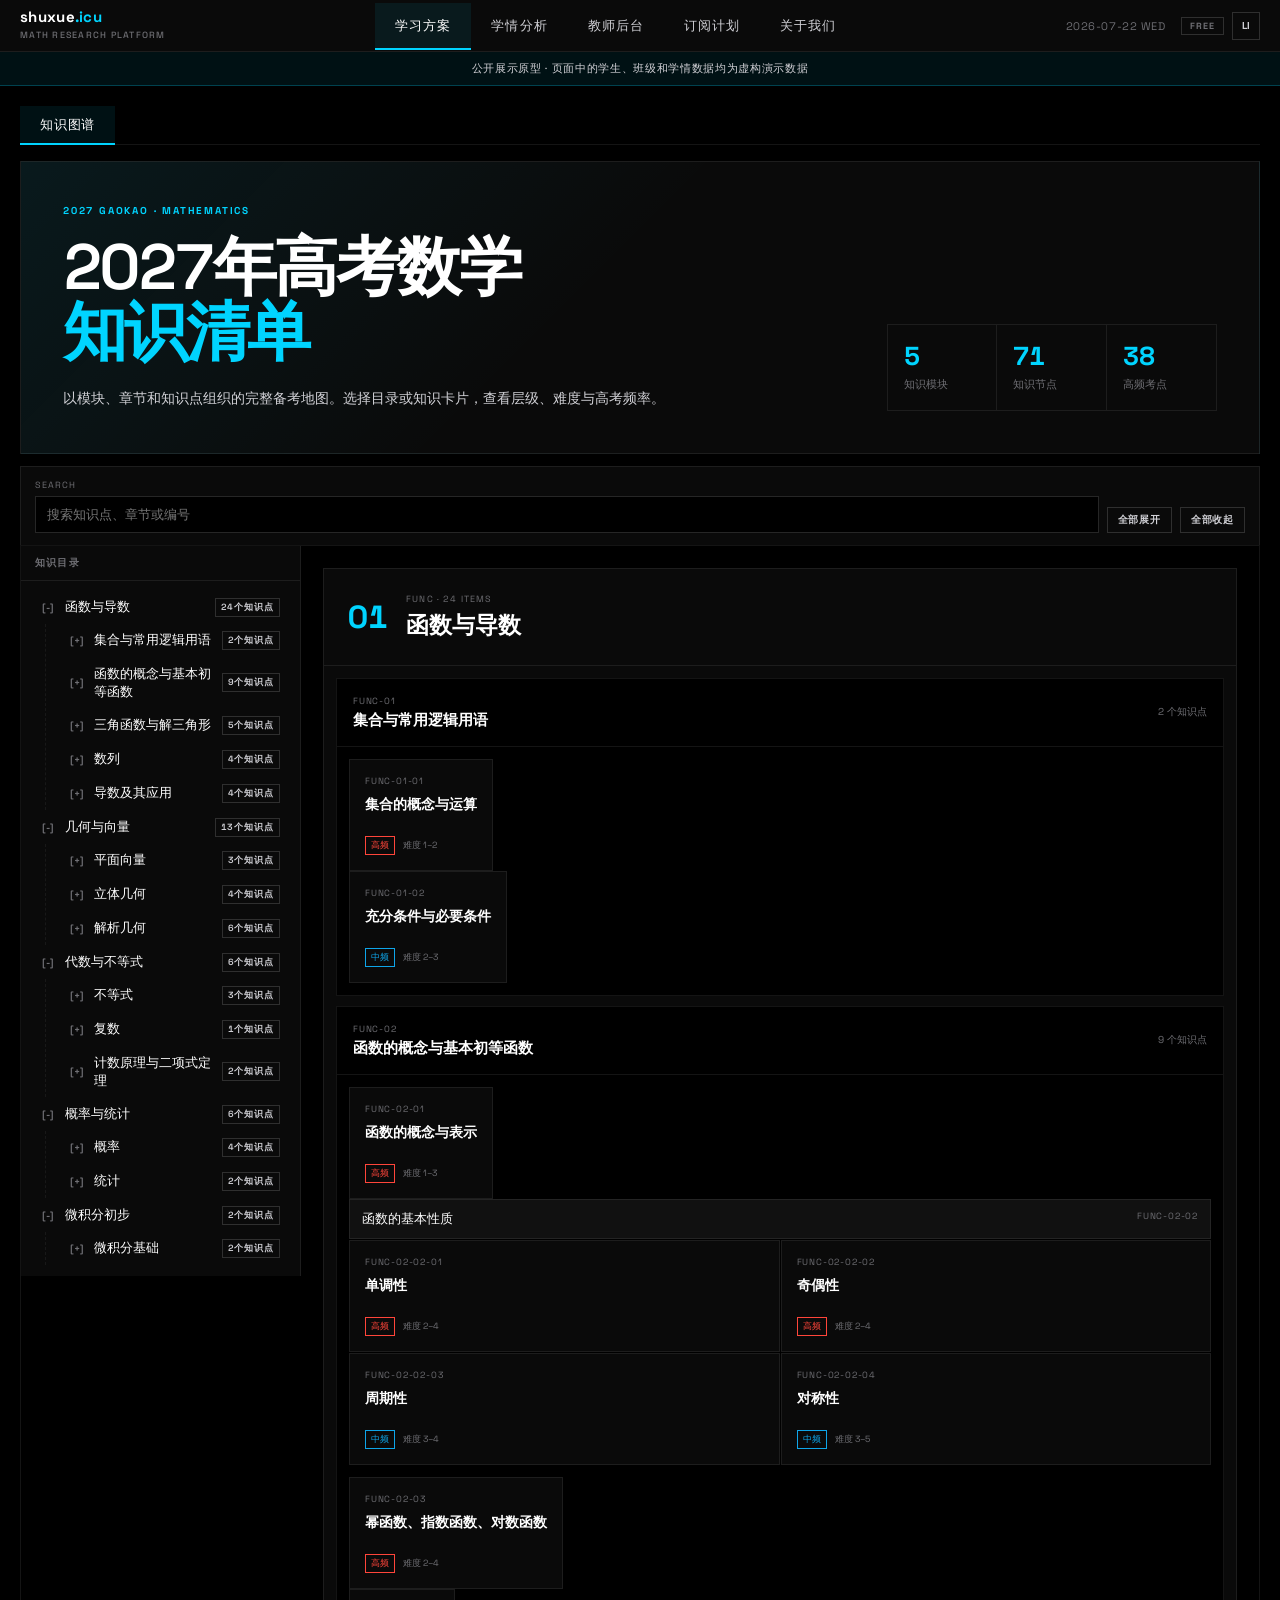
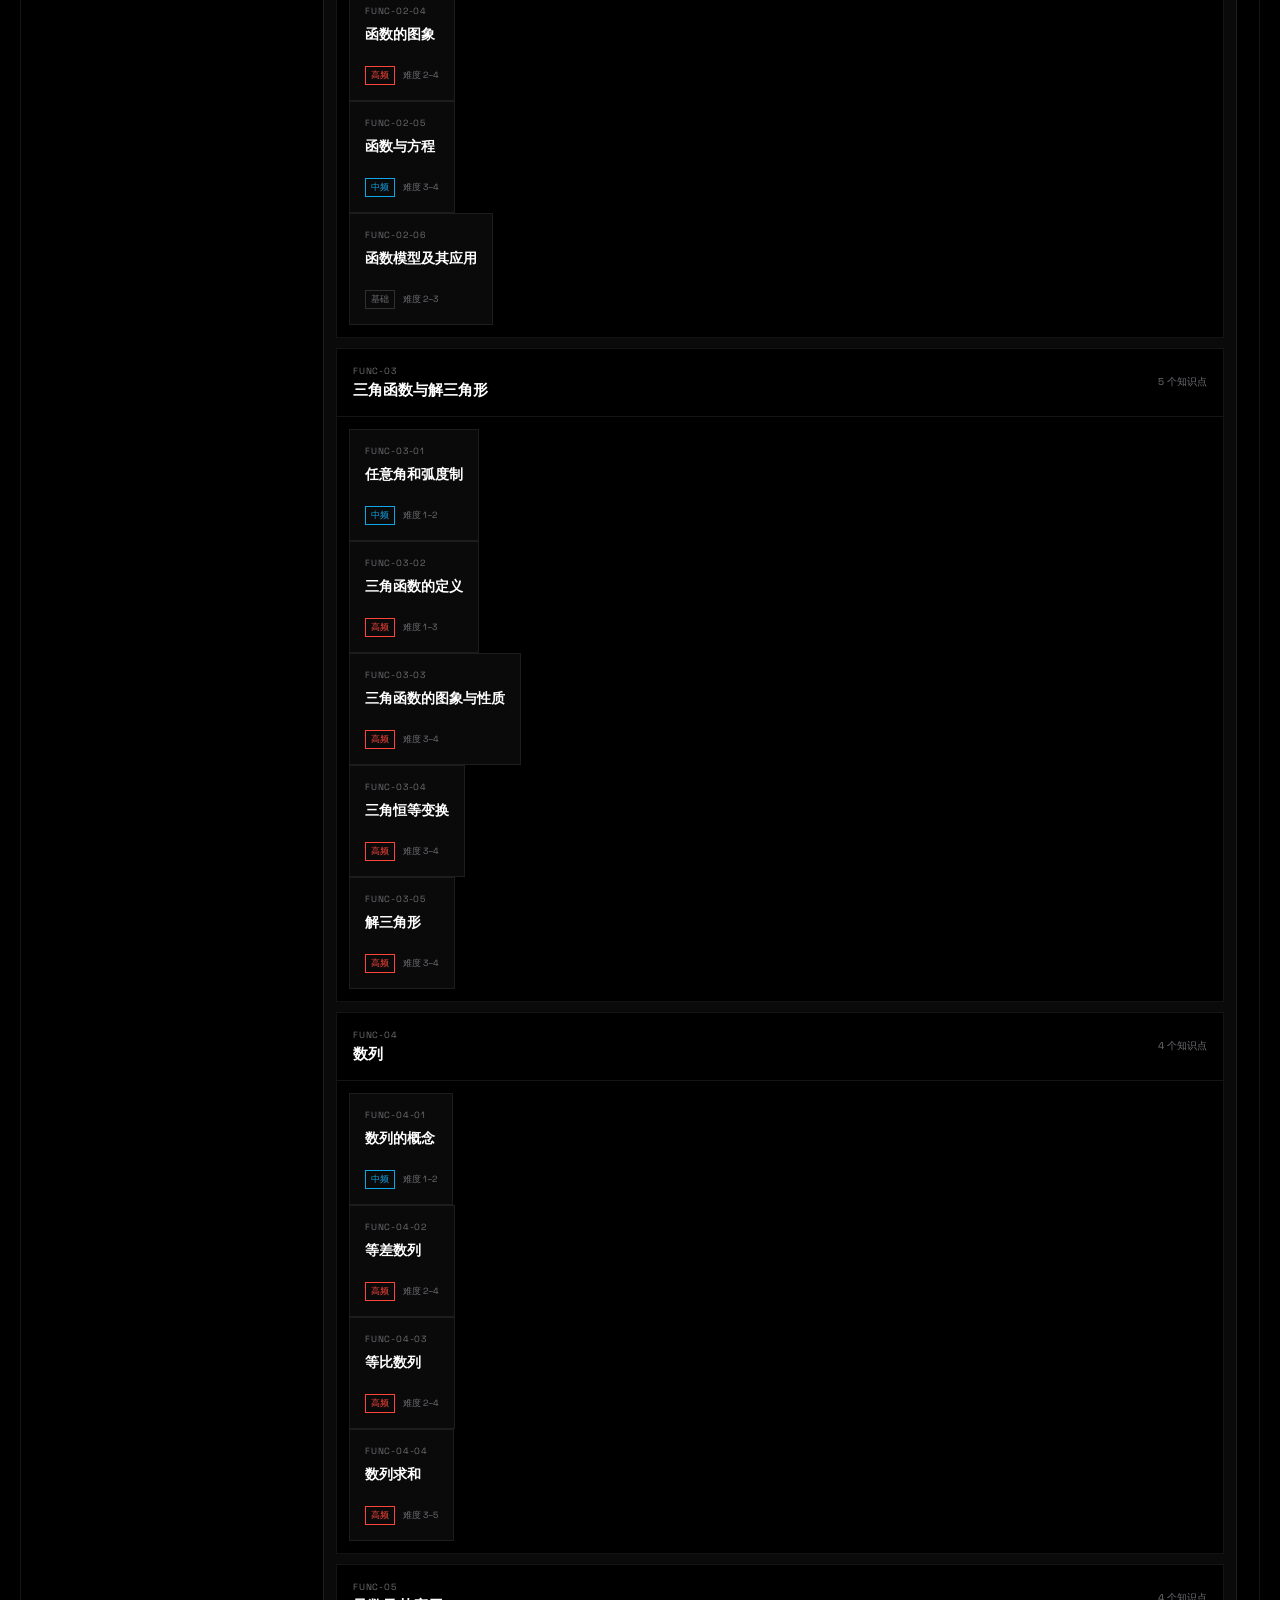
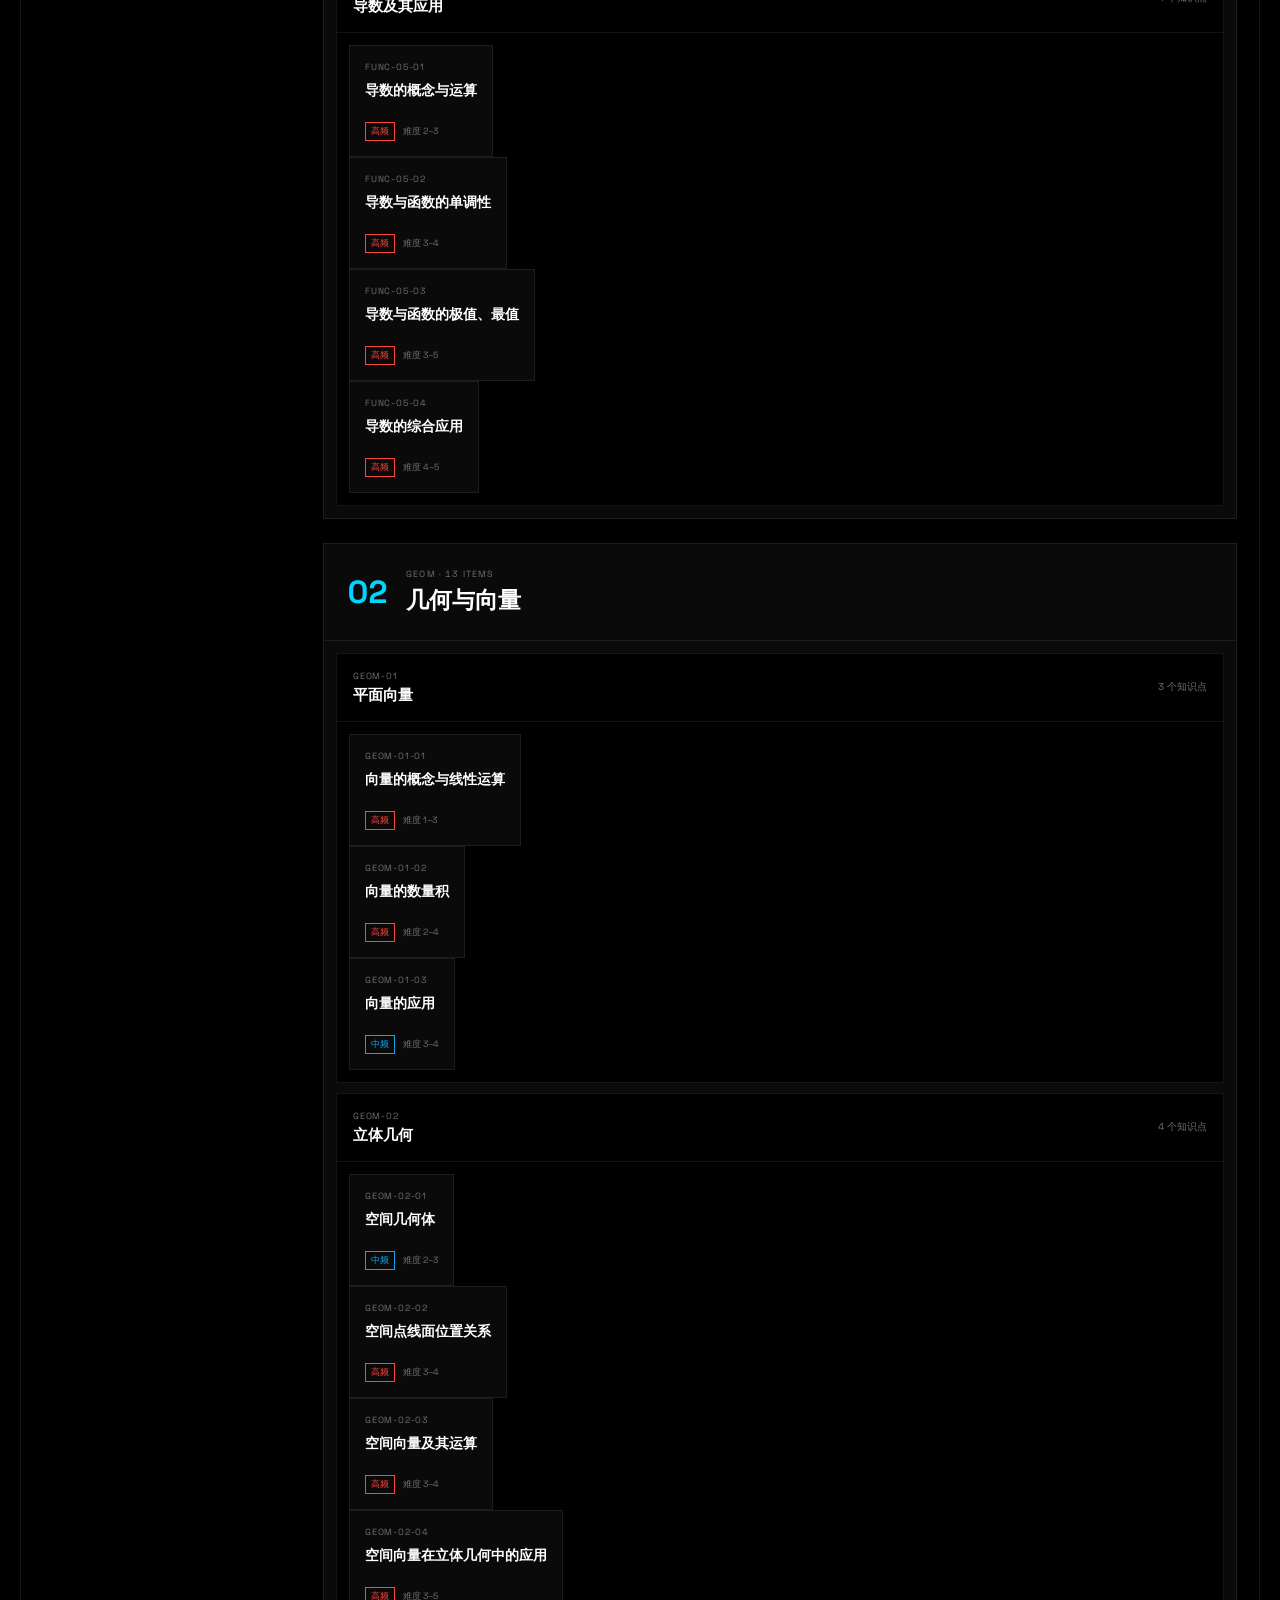
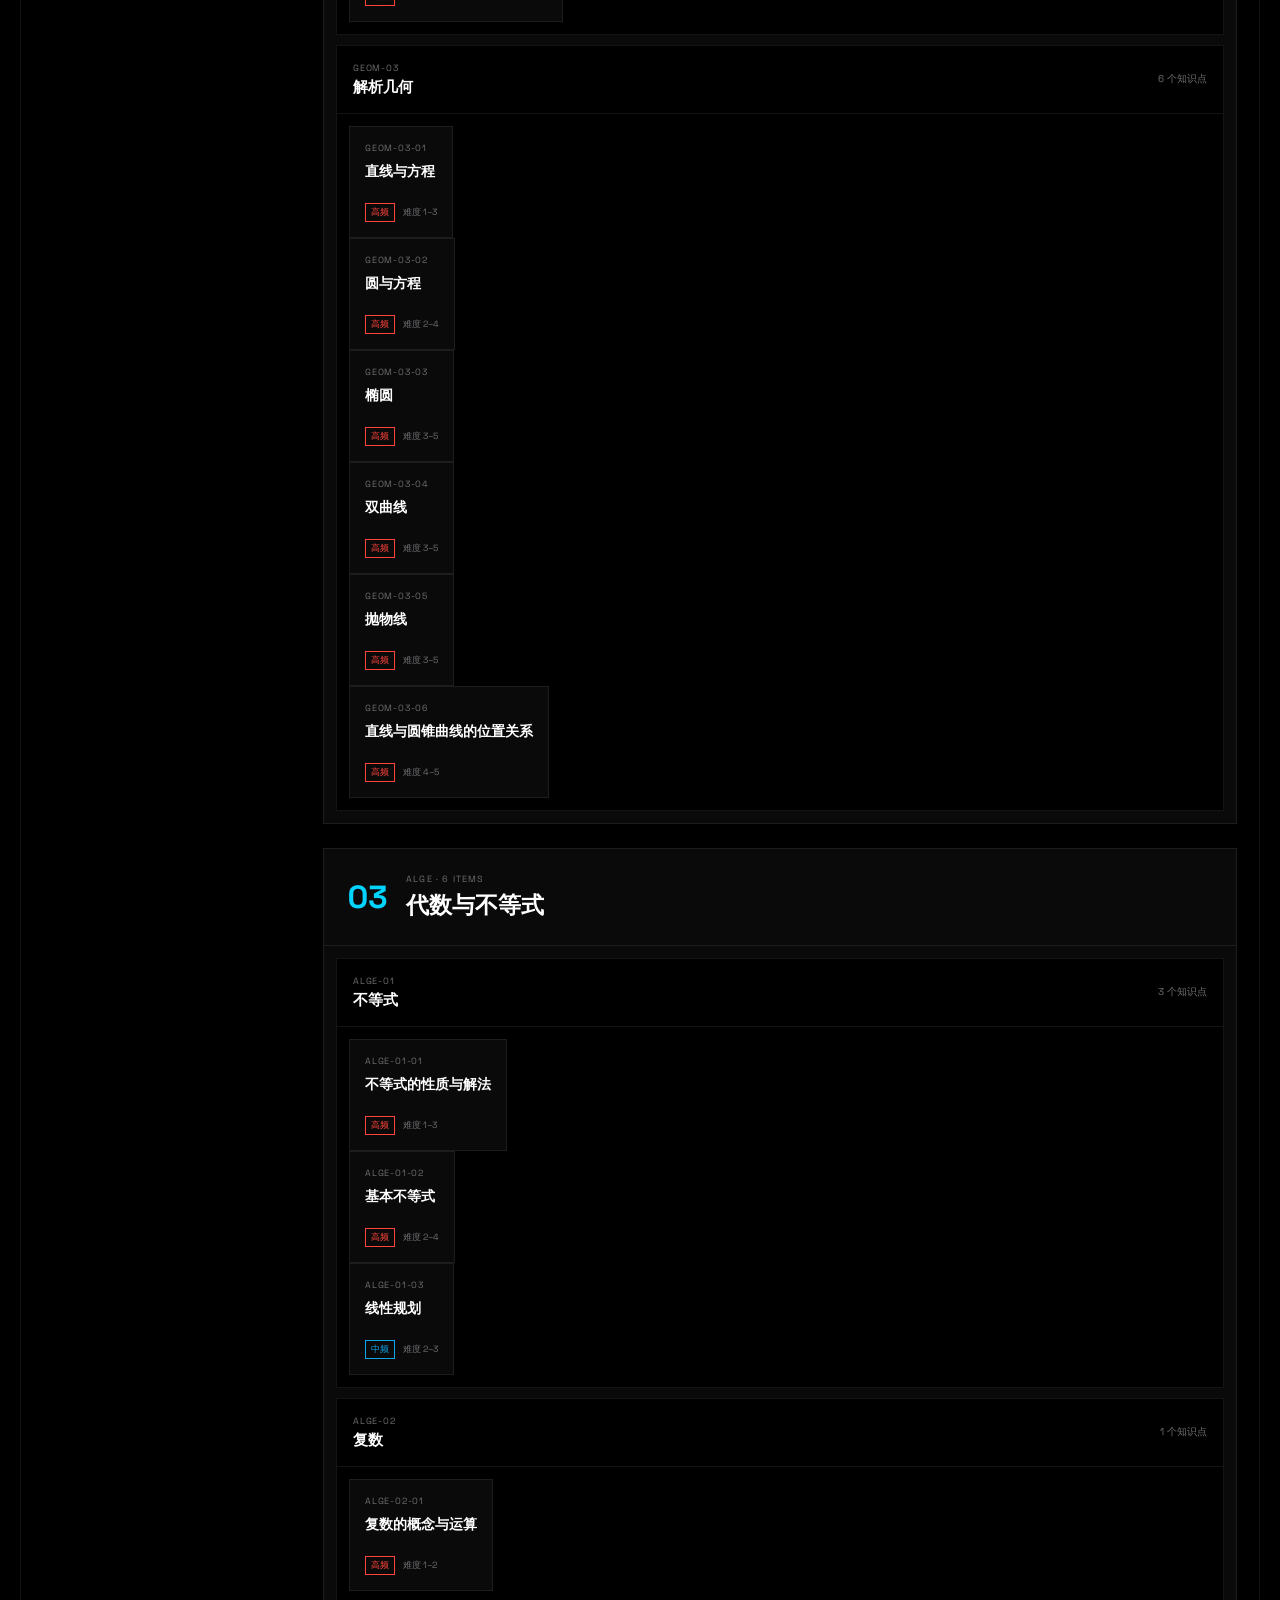
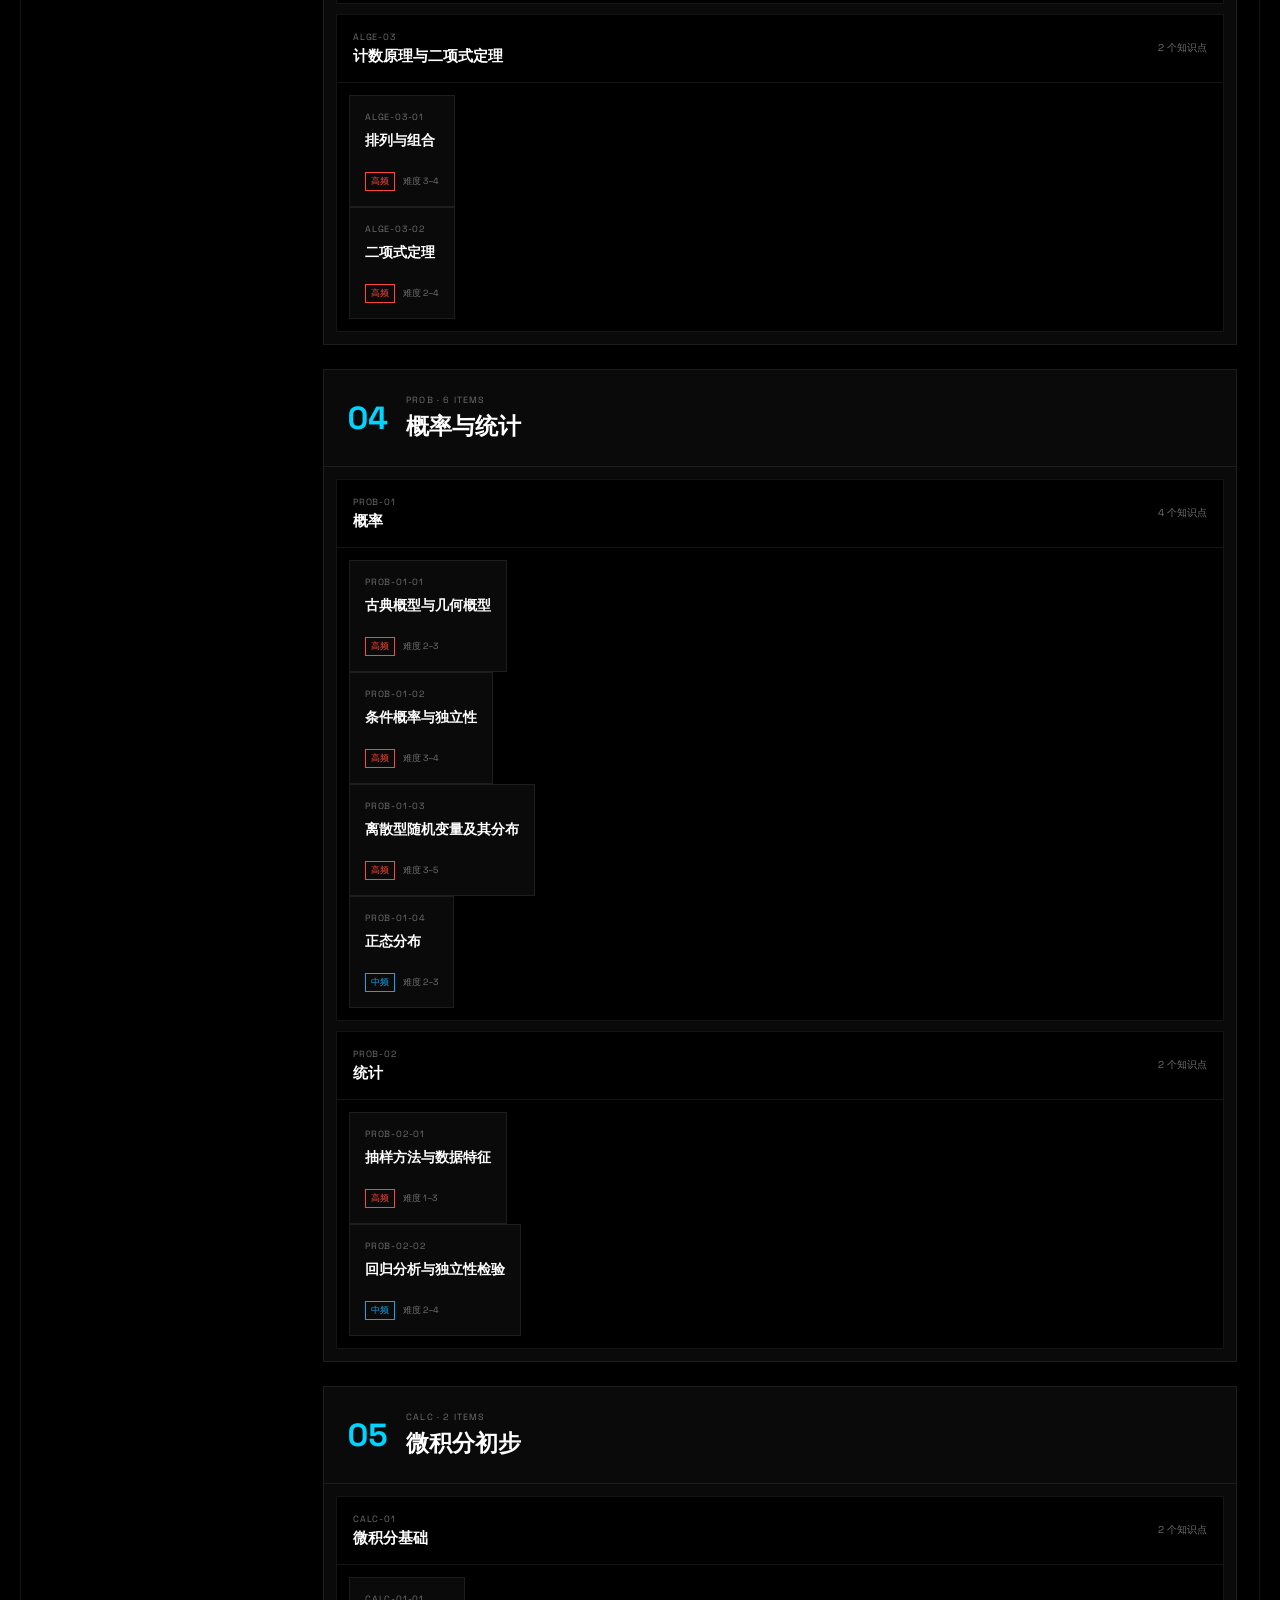
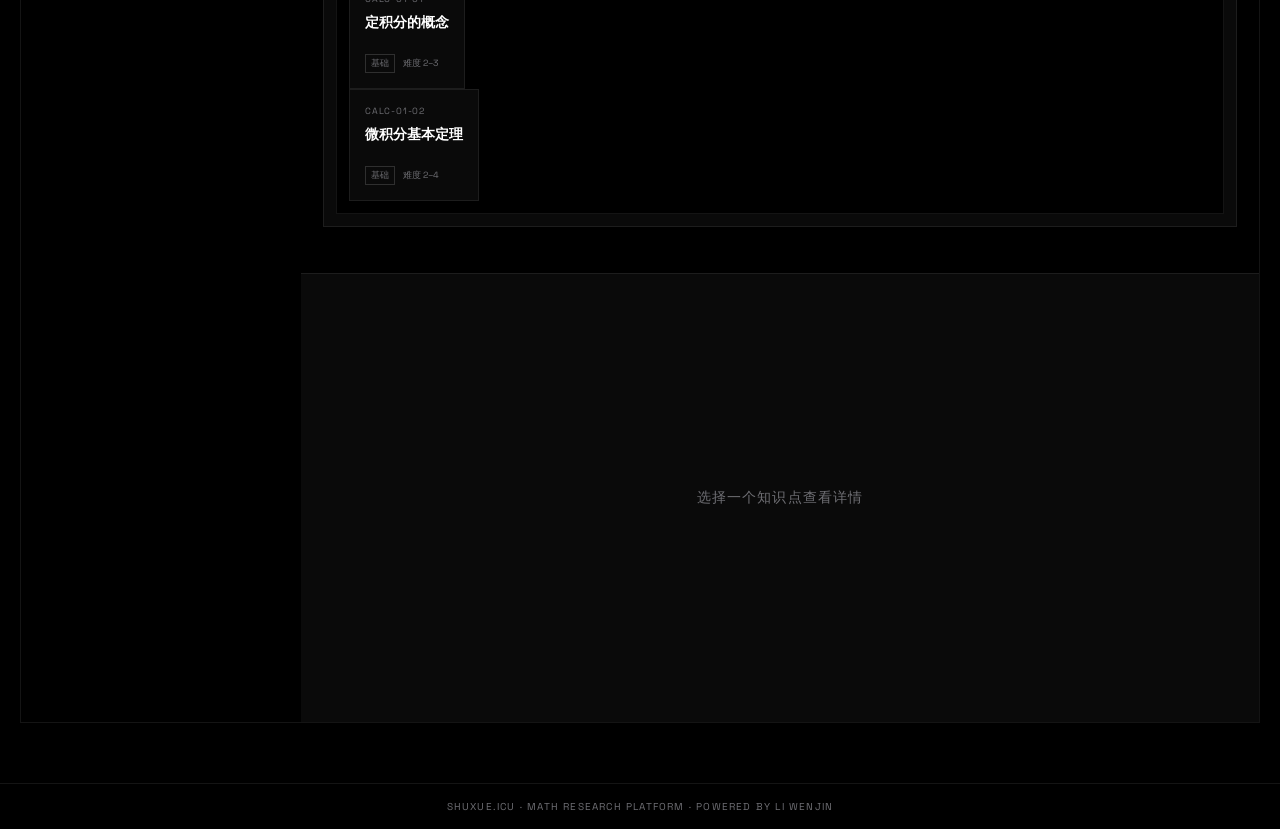
==== commit 5a986695: "fix: 恢复损坏的前端文件 + 新增自动部署闭环 - 恢复 index.html/app.js (88cb48d)、style.css (c093e69) 到最后正常版本，   修复第15000字节" ====
--- a/website/index.html
+++ b/website/index.html
@@ -1,119 +1,119 @@
-<!DOCTYPE html>
-<html lang="zh-CN">
-<head>
-  <meta charset="UTF-8">
-  <meta name="viewport" content="width=device-width, initial-scale=1.0">
-  <title>shuxue.icu - 高考数学教研平台</title>
-  <link rel="stylesheet" href="vendor/katex.min.css">
-  <link rel="stylesheet" href="css/style.css?v=20260723-5">
-  <link rel="preconnect" href="https://fonts.googleapis.com">
-  <link rel="preconnect" href="https://fonts.gstatic.com" crossorigin>
-  <link href="https://fonts.googleapis.com/css2?family=Space+Grotesk:wght@300;400;500;600;700&display=swap" rel="stylesheet">
-  <script src="vendor/echarts.min.js"></script>
-  <script src="vendor/katex.min.js"></script>
-</head>
-<body>
-  <!-- 顶部导航栏 -->
-  <nav class="navbar">
-    <div class="nav-brand" aria-label="选择网站配色">
-      <div class="nav-title">
-        <h1>shuxue<span class="proto">.icu</span></h1>
-        <span class="nav-subtitle">MATH RESEARCH PLATFORM</span>
-      </div>
-      <div class="brand-dropdown" id="brand-dropdown" aria-label="配色选项">
-        <button class="brand-dropdown-item" data-theme="PKU" onclick="applyTheme('PKU')"><span class="brand-dropdown-dot" style="background:#B91C1C"></span><span>北大红 · PKU</span><span class="brand-dropdown-check">✓</span></button>
-        <button class="brand-dropdown-item" data-theme="TSINGHUA" onclick="applyTheme('TSINGHUA')"><span class="brand-dropdown-dot" style="background:#7B2FA0"></span><span>清华紫 · TSINGHUA</span><span class="brand-dropdown-check">✓</span></button>
-        <button class="brand-dropdown-item active" data-theme="CYAN" onclick="applyTheme('CYAN')"><span class="brand-dropdown-dot" style="background:#00d4ff"></span><span>赛博青 · CYAN</span><span class="brand-dropdown-check">✓</span></button>
-      </div>
-    </div>
-    <div class="nav-tabs">
-      <button class="nav-tab active" data-page="learning">学习方案</button>
-      <button class="nav-tab" data-page="analytics">学情分析</button>
+<!DOCTYPE html>
+<html lang="zh-CN">
+<head>
+  <meta charset="UTF-8">
+  <meta name="viewport" content="width=device-width, initial-scale=1.0">
+  <title>shuxue.icu - 高考数学教研平台</title>
+  <link rel="stylesheet" href="vendor/katex.min.css">
+  <link rel="stylesheet" href="css/style.css?v=20260723-4">
+  <link rel="preconnect" href="https://fonts.googleapis.com">
+  <link rel="preconnect" href="https://fonts.gstatic.com" crossorigin>
+  <link href="https://fonts.googleapis.com/css2?family=Space+Grotesk:wght@300;400;500;600;700&display=swap" rel="stylesheet">
+  <script src="vendor/echarts.min.js"></script>
+  <script src="vendor/katex.min.js"></script>
+</head>
+<body>
+  <!-- 顶部导航栏 -->
+  <nav class="navbar">
+    <div class="nav-brand" aria-label="选择网站配色">
+      <div class="nav-title">
+        <h1>shuxue<span class="proto">.icu</span></h1>
+        <span class="nav-subtitle">MATH RESEARCH PLATFORM</span>
+      </div>
+      <div class="brand-dropdown" id="brand-dropdown" aria-label="配色选项">
+        <button class="brand-dropdown-item" data-theme="PKU" onclick="applyTheme('PKU')"><span class="brand-dropdown-dot" style="background:#B91C1C"></span><span>北大红 · PKU</span><span class="brand-dropdown-check">✓</span></button>
+        <button class="brand-dropdown-item" data-theme="TSINGHUA" onclick="applyTheme('TSINGHUA')"><span class="brand-dropdown-dot" style="background:#7B2FA0"></span><span>清华紫 · TSINGHUA</span><span class="brand-dropdown-check">✓</span></button>
+        <button class="brand-dropdown-item active" data-theme="CYAN" onclick="applyTheme('CYAN')"><span class="brand-dropdown-dot" style="background:#00d4ff"></span><span>赛博青 · CYAN</span><span class="brand-dropdown-check">✓</span></button>
+      </div>
+    </div>
+    <div class="nav-tabs">
+      <button class="nav-tab active" data-page="learning">学习方案</button>
+      <button class="nav-tab" data-page="analytics">学情分析</button>
       <a class="nav-tab" href="https://admin.shuxue.icu/">教师后台</a>
-      <button class="nav-tab" data-page="pricing">订阅计划</button>
-      <button class="nav-tab" data-page="about">关于我们</button>
-    </div>
-    <div class="nav-user">
-      <span class="nav-date" id="nav-date">2026-07-22 WED</span>
-      <span class="user-avatar">LI</span>
-    </div>
+      <button class="nav-tab" data-page="pricing">订阅计划</button>
+      <button class="nav-tab" data-page="about">关于我们</button>
+    </div>
+    <div class="nav-user">
+      <span class="nav-date" id="nav-date">2026-07-22 WED</span>
+      <span class="user-avatar">LI</span>
+    </div>
   </nav>
   <p class="demo-notice">公开展示原型 · 页面中的学生、班级和学情数据均为虚构演示数据</p>
-
-  <!-- 主内容区 -->
-  <main class="main-content">
-
+
+  <!-- 主内容区 -->
+  <main class="main-content">
+
     <!-- ===== 学习方案（2027 高考数学知识清单） ===== -->
     <div class="page active" id="page-learning">
       <!-- 题库与方法库暂不对外展示，只保留知识图谱 -->
       <div class="sub-nav" id="learning-subnav">
         <button class="sub-nav-btn active" data-sub="knowledge">知识图谱</button>
       </div>
-
-      <!-- 题库子页 -->
+
+      <!-- 题库子页 -->
       <div class="sub-page" id="sub-questions" hidden aria-hidden="true">
-        <!-- 筛选工具栏 -->
-        <div class="filter-bar">
-          <div class="filter-group">
-            <label>MODULE</label>
-            <select id="filter-module">
-              <option value="">全部模块</option>
-              <option value="FUNC">函数与导数</option>
-              <option value="GEOM">几何与向量</option>
-              <option value="ALGE">代数与不等式</option>
-              <option value="PROB">概率与统计</option>
-              <option value="CALC">微积分初步</option>
-            </select>
-          </div>
-          <div class="filter-group">
-            <label>LEVEL</label>
-            <select id="filter-difficulty">
-              <option value="">ALL LEVELS</option>
-              <option value="1">LV.1 基础</option>
-              <option value="2">LV.2 简单</option>
-              <option value="3">LV.3 中等</option>
-              <option value="4">LV.4 较难</option>
-              <option value="5">LV.5 困难</option>
-            </select>
-          </div>
-          <div class="filter-group">
-            <label>TYPE</label>
-            <select id="filter-type">
-              <option value="">全部题型</option>
-              <option value="choice">选择题</option>
-              <option value="fill">填空题</option>
-              <option value="solve">解答题</option>
-              <option value="proof">证明题</option>
-            </select>
-          </div>
-          <div class="filter-search">
-            <input type="text" id="filter-keyword" placeholder="SEARCH KEYWORD...">
-            <button class="btn-search" onclick="filterQuestions()">RUN</button>
-          </div>
-        </div>
-
-        <!-- 题目统计条 -->
-        <div class="question-stats">
-          <span>TOTAL <strong id="q-total">0</strong></span>
-          <span>FILTERED <strong id="q-filtered">0</strong></span>
-        </div>
-
-        <!-- 题目列表 -->
-        <div class="question-list" id="question-list"></div>
-
-        <!-- 题目详情弹窗 -->
-        <div class="modal-overlay" id="question-modal">
-          <div class="modal">
-            <div class="modal-header">
-              <h3 id="modal-title">题目详情</h3>
-              <button class="modal-close" onclick="closeModal()">×</button>
-            </div>
-            <div class="modal-body" id="modal-body"></div>
-          </div>
-        </div>
-      </div>
-
-      <!-- 知识图谱子页 -->
+        <!-- 筛选工具栏 -->
+        <div class="filter-bar">
+          <div class="filter-group">
+            <label>MODULE</label>
+            <select id="filter-module">
+              <option value="">全部模块</option>
+              <option value="FUNC">函数与导数</option>
+              <option value="GEOM">几何与向量</option>
+              <option value="ALGE">代数与不等式</option>
+              <option value="PROB">概率与统计</option>
+              <option value="CALC">微积分初步</option>
+            </select>
+          </div>
+          <div class="filter-group">
+            <label>LEVEL</label>
+            <select id="filter-difficulty">
+              <option value="">ALL LEVELS</option>
+              <option value="1">LV.1 基础</option>
+              <option value="2">LV.2 简单</option>
+              <option value="3">LV.3 中等</option>
+              <option value="4">LV.4 较难</option>
+              <option value="5">LV.5 困难</option>
+            </select>
+          </div>
+          <div class="filter-group">
+            <label>TYPE</label>
+            <select id="filter-type">
+              <option value="">全部题型</option>
+              <option value="choice">选择题</option>
+              <option value="fill">填空题</option>
+              <option value="solve">解答题</option>
+              <option value="proof">证明题</option>
+            </select>
+          </div>
+          <div class="filter-search">
+            <input type="text" id="filter-keyword" placeholder="SEARCH KEYWORD...">
+            <button class="btn-search" onclick="filterQuestions()">RUN</button>
+          </div>
+        </div>
+
+        <!-- 题目统计条 -->
+        <div class="question-stats">
+          <span>TOTAL <strong id="q-total">0</strong></span>
+          <span>FILTERED <strong id="q-filtered">0</strong></span>
+        </div>
+
+        <!-- 题目列表 -->
+        <div class="question-list" id="question-list"></div>
+
+        <!-- 题目详情弹窗 -->
+        <div class="modal-overlay" id="question-modal">
+          <div class="modal">
+            <div class="modal-header">
+              <h3 id="modal-title">题目详情</h3>
+              <button class="modal-close" onclick="closeModal()">×</button>
+            </div>
+            <div class="modal-body" id="modal-body"></div>
+          </div>
+        </div>
+      </div>
+
+      <!-- 知识图谱子页 -->
       <div class="sub-page active" id="sub-knowledge">
         <div class="knowledge-cover">
           <div>
@@ -150,303 +150,744 @@
           </div>
         </div>
       </div>
-
-      <!-- 方法库子页 -->
+
+      <!-- 方法库子页 -->
       <div class="sub-page" id="sub-methods" hidden aria-hidden="true">
-        <div class="stats-grid" style="grid-template-columns: repeat(3, 1fr)">
-          <div class="stat-card">
-            <div class="stat-info">
-              <span class="stat-label">TOTAL METHODS</span>
-              <span class="stat-value" id="stat-methods-total">0</span>
-            </div>
-          </div>
-          <div class="stat-card">
-            <div class="stat-info">
-              <span class="stat-label">COVERED MODULES</span>
-              <span class="stat-value" id="stat-methods-modules">0</span>
-            </div>
-          </div>
-          <div class="stat-card">
-            <div class="stat-info">
-              <span class="stat-label">LINKED QUESTIONS</span>
-              <span class="stat-value" id="stat-methods-linked">0</span>
-            </div>
-          </div>
-        </div>
-
-        <!-- 方法列表 -->
-        <div class="chart-card full">
-          <div class="chart-header">
-            <h3>解题方法库</h3>
-            <span class="chart-badge green">METHOD BANK</span>
-          </div>
-          <div class="methods-list" id="methods-list"></div>
-        </div>
-
-        <!-- 方法详情 -->
-        <div class="chart-card full" id="method-detail-card" style="display:none">
-          <div class="chart-header">
-            <h3 id="method-detail-title">METHOD DETAIL</h3>
-          </div>
-          <div class="method-detail-content" id="method-detail-content"></div>
-        </div>
-      </div>
-    </div>
-
-    <!-- ===== 学情分析 ===== -->
-    <div class="page" id="page-analytics">
-      <!-- 学生选择器 -->
-      <div class="student-selector">
-        <div class="student-cards" id="student-cards"></div>
-      </div>
-
-      <!-- 学情详情 -->
-      <div id="student-detail">
-        <!-- 总体指标 -->
-        <div class="stats-grid" id="student-stats"></div>
-
-        <!-- 图表区域 -->
-        <div class="charts-row">
-          <div class="chart-card half">
-            <div class="chart-header">
-              <h3>知识点掌握雷达图</h3>
-              <span class="chart-badge">RADAR</span>
-            </div>
-            <div class="chart-container" id="chart-radar"></div>
-          </div>
-          <div class="chart-card half">
-            <div class="chart-header">
-              <h3>正确率趋势</h3>
-              <span class="chart-badge green">14D TREND</span>
-            </div>
-            <div class="chart-container" id="chart-student-trend"></div>
-          </div>
-        </div>
-
-        <div class="charts-row">
-          <div class="chart-card half">
-            <div class="chart-header">
-              <h3>各难度正确率</h3>
-              <span class="chart-badge">ABILITY</span>
-            </div>
-            <div class="chart-container" id="chart-difficulty-bar"></div>
-          </div>
-          <div class="chart-card half">
-            <div class="chart-header">
-              <h3>知识点掌握度</h3>
-              <span class="chart-badge orange">DETAIL</span>
-            </div>
-            <div class="knowledge-mastery-list" id="knowledge-mastery"></div>
-          </div>
-        </div>
-
-        <!-- 薄弱项分析 -->
-        <div class="chart-card full">
-          <div class="chart-header">
-            <h3>薄弱知识点分析</h3>
-            <span class="chart-badge red">CRITICAL</span>
-          </div>
-          <div class="weak-points-list" id="weak-points"></div>
-        </div>
-
-        <!-- 学习建议 -->
-        <div class="chart-card full">
-          <div class="chart-header">
-            <h3>推荐学习路径</h3>
-            <span class="chart-badge green">SUGGESTED</span>
-          </div>
-          <div class="recommendations" id="recommendations"></div>
-        </div>
-      </div>
-    </div>
-
-    <!-- ===== DASHBOARD（概览 + 上传管线 + 审核） ===== -->
-    <div class="page" id="page-dashboard">
-      <!-- 概览统计区 -->
-      <div class="dash-overview">
-        <div class="stats-grid">
-          <div class="stat-card">
-            <div class="stat-info">
-              <span class="stat-label">TOTAL QUESTIONS</span>
-              <span class="stat-value" id="stat-total-questions">0</span>
-              <span class="stat-trend up">+3 THIS WEEK</span>
-            </div>
-          </div>
-          <div class="stat-card">
-            <div class="stat-info">
-              <span class="stat-label">KNOWLEDGE POINTS</span>
-              <span class="stat-value" id="stat-knowledge-points">0</span>
-              <span class="stat-trend up">COVERAGE 81%</span>
-            </div>
-          </div>
-          <div class="stat-card">
-            <div class="stat-info">
-              <span class="stat-label">PENDING REVIEW</span>
-              <span class="stat-value" id="stat-pending">0</span>
-            </div>
-          </div>
-          <div class="stat-card">
-            <div class="stat-info">
-              <span class="stat-label">AI AVG CONFIDENCE</span>
-              <span class="stat-value" id="stat-confidence">0%</span>
-            </div>
-          </div>
-        </div>
-
-        <!-- 高频错题 -->
-        <div class="chart-card full">
-          <div class="chart-header">
-            <h3>高频错题 TOP 5</h3>
-            <span class="chart-badge red">CRITICAL</span>
-          </div>
-          <div class="error-table-wrapper">
-            <table class="error-table" id="error-table">
-              <thead>
-                <tr>
-                  <th>RANK</th>
-                  <th>QUESTION</th>
-                  <th>MODULE</th>
-                  <th>ERR RATE</th>
-                  <th>COUNT</th>
-                  <th>STATUS</th>
-                </tr>
-              </thead>
-              <tbody></tbody>
-            </table>
-          </div>
-        </div>
-      </div>
-
-      <!-- 管线步骤条 -->
-      <div class="pipeline-bar">
-        <div class="pipeline-step" id="pipe-upload">
-          <span class="pipe-num">01</span>
-          <span class="pipe-label">UPLOAD</span>
-          <span class="pipe-status" id="pipe-upload-status">IDLE</span>
-        </div>
-        <div class="pipeline-connector"></div>
-        <div class="pipeline-step" id="pipe-ocr">
-          <span class="pipe-num">02</span>
-          <span class="pipe-label">EXTRACT</span>
-          <span class="pipe-status" id="pipe-ocr-status">IDLE</span>
-        </div>
-        <div class="pipeline-connector"></div>
-        <div class="pipeline-step" id="pipe-llm">
-          <span class="pipe-num">03</span>
-          <span class="pipe-label">STRUCTURE</span>
-          <span class="pipe-status" id="pipe-llm-status">IDLE</span>
-        </div>
-        <div class="pipeline-connector"></div>
-        <div class="pipeline-step" id="pipe-review">
-          <span class="pipe-num">04</span>
-          <span class="pipe-label">REVIEW</span>
-          <span class="pipe-status" id="pipe-review-status">IDLE</span>
-        </div>
-        <div class="pipeline-connector"></div>
-        <div class="pipeline-step" id="pipe-store">
-          <span class="pipe-num">05</span>
-          <span class="pipe-label">STORE</span>
-          <span class="pipe-status" id="pipe-store-status">IDLE</span>
-        </div>
-      </div>
-
-      <!-- 上传区域 -->
-      <div class="upload-zone" id="upload-zone">
-        <div class="upload-zone-inner">
-          <div class="upload-icon"�����-��k�w��A��������􉙕�е����	��������������������􉙕�еم�����3�VЀ���6'���������𽱤�4(�����������հ�4(��������𽑥��4(4(�������������Q4����4(���������؁�������ɥ�������ɐ��4(�����������؁������ѥ�ȵ������Q%H���𽑥��4(�����������؁������ѥ�ȵ�������Q4𽑥��4(�����������؁������ѥ�ȵ��͌���Vg��S���6?��p�
-܃�ǒꯦ�c��L�
-܃��������B𽑥��4(�����������؁������ѥ�ȵ�ɥ������������������ɕ����
-����������������ѕ����ɥ���������������������������ɥ�������ѕ�����ɥ������r ������𽑥��4(�����������؁������ѥ�ȵչ�Ј����ѕ���չ�Ј�ԃ�Ꟗⴃ
-܃�B�����B�B;�>�𽑥��4(�������������ѽ��������ѥ�ȵ�ф����������͡��Q���Р�Q�����&#�6ϖ����R��Σ�0����-P�Q4���ѽ��4(�����������հ������􉙕���ɔ����Ј�4(�������������������������􉙕�е����Aɼ����*�������������������􉙕�еم��չ����ѕ����2�B�������𽱤�4(�������������������������􉙕�е�����ǒꯦ�c��L�����������������􉙕�еم�������6?��s��[��D������𽱤�4(�������������������������􉙕�е�������Ꟗ"�z@�����������������􉙕�еم����n��b����n`������𽱤�4(�������������������������􉙕�е�����Z��W�ǒ������������������􉙕�еم���������v����h������𽱤�4(�������������������������􉙕�е�����Ꟗⷞ���B�����������������􉙕�еم���Դ�����{�Ҵ�
-��俖�������𽱤�4(�������������������������􉙕�е������c�#�R��2�����������������􉙕�еم��չ����ѕ����Ѡ��N7��P������𽱤�4(�������������������������􉙕�е�������r'����������������������􉙕�еم������Ј���������𽱤�4(�����������հ�4(��������𽑥��4(4(�������������A$����4(���������؁�������ɥ�������ɐ��4(�����������؁������ѥ�ȵ������Q%H���𽑥��4(�����������؁������ѥ�ȵ�������A$𽑥��4(�����������؁������ѥ�ȵ��͌����O�z�2[�VÚ6��r7�*��
-܃�Vg��S�VÚ6��:��>�𽑥��4(�����������؁������ѥ�ȵ�ɥ������������������ɕ����
-������������������������ɥ������r#���������𽑥��4(�����������؁������ѥ�ȵչ�Ј��2'���R��-?������
-܃
-����Ŀ���𽑥��4(�������������ѽ��������ѥ�ȵ�ф����������͡��Q���Р�A$��r7�*��r�RϢ�ߖ���������IEUMP�--ML���ѽ��4(�����������հ������􉙕���ɔ����Ј�4(�������������������������􉙕�е������c��O�~���������������������􉙕�еم���IMQ�հ�A$������𽱤�4(�������������������������􉙕�е�����~����n���������������������􉙕�еم�����O�z�2X�)M=8������𽱤�4(�������������������������􉙕�е���������c�޿�������������������􉙕�еم����������2[�VÚ6�������𽱤�4(�������������������������􉙕�е���������*��F(�����������������􉙕�еم����ǚV?�k�B#�VÚ6�������𽱤�4(�������������������������􉙕�е�����VÚ6��2�����������������􉙕�еم���
-��,���,���力c�~|������𽱤�4(�������������������������􉙕�е����M1�����������������􉙕�еم�����Ԕ��>��R���������𽱤�4(�������������������������􉙕�е������k�"ۚr7�*������������������􉙕�еم���
-���,�����n��"�������𽱤�4(�����������հ�4(��������𽑥��4(������𽑥��4(4(������������M幕ɝ䀴��4(�������؁�����􉅑��͕�ѥ����4(������������5=0�
-܁Me9I-d���4(���������؁�����􉅑�����܈�4(�����������؁�����􉅑���������4(�������������؁�����􉅑�����ѕȈ�𽑥��4(�������������؁�����􉅑��������I5%U4𽑥��4(�������������؁�����􉅑��ɽ�����nۦ^���o�:ߖ������7����-�B��W�Vg�� �����3���VÚ6���'������𽑥��4(����������𽑥��4(�����������؁�����􉅑����ɽ܈��H𽑥��4(�����������؁�����􉅑���������4(�������������؁�����􉅑�����ѕȈ�𽑥��4(�������������؁�����􉅑��������ML𽑥��4(�������������؁�����􉅑��ɽ��������b����2[����-���Aɼ�Q�����r#��`�����ϖ�k�:æ-G����W�N8𽑥��4(����������𽑥��4(�����������؁�����􉅑����ɽ܈��H𽑥��4(�����������؁�����􉅑���������4(�������������؁�����􉅑�����ѕȈ�𽑥��4(�������������؁�����􉅑��������Q�A$𽑥��4(�������������؁�����􉅑��ɽ�����VÚ6��>c�:Ò�+������ǚV?��O�z�2[�VÚ6������c����6W��ߖ"��ڛ�ƀ𽑥��4(����������𽑥��4(��������𽑥��4(������𽑥��4(4(���������������ɔ�5��ɥ�����4(�������؁�����􉵅�ɥ�͕�ѥ����4(�����������QUI�5QI%`���4(���������х���������􉵅�ɥ�х�����4(�����������ѡ����4(����������������4(���������������Ѡ���屔�ݥ�Ѡ��Ȕ��QUI�Ѡ�4(���������������Ѡ���屔�ݥ�Ѡ��䔈�I�Ѡ�4(���������������Ѡ���屔�ݥ�Ѡ��䔈�AI<�Ѡ�4(���������������Ѡ���屔�ݥ�Ѡ��䔈�Q4�Ѡ�4(���������������Ѡ���屔�ݥ�Ѡ��Ĕ��A$�Ѡ�4(����������������4(�����������ѡ����4(�����������щ����4(�����������������ѐ������􉍅Ј�EUMQ%=8�	9,�ѐ��ѐ��ѐ��ѐ��ѐ��ѐ��ѐ��ѐ��ѐ�����4(�����������������ѐ�������ɽܵ���������c��O��?�� �ѐ��ѐ������􉱥��еم�������^��ѐ��ѐ������􉍡������"x�ѐ��ѐ������􉍡������"x�ѐ��ѐ������􉍡������"x�ѐ�����4(�����������������ѐ�������ɽܵ���������c�n��"o����ѐ��ѐ������􉹼�����ѐ��ѐ������􉍡������rL�ѐ��ѐ������􉍡������rL�ѐ��ѐ������􉹼�����ѐ�����4(�����������������ѐ�������ɽܵ��������&�-?��+���ѐ��ѐ������􉱥��еم���Ŀ�^��ѐ��ѐ������􉱥��еم�������^��ѐ��ѐ������􉍡������"x�ѐ��ѐ������􉹼�����ѐ�����4(�����������������ѐ�������ɽܵ��������6?��s��[��D�ѐ��ѐ������􉹼�����ѐ��ѐ������􉹼�����ѐ��ѐ������􉍡������rL�ѐ��ѐ������􉹼�����ѐ�����4(4(�����������������ѐ������􉍅Ј�-9=]1-�-IA �ѐ��ѐ��ѐ��ѐ��ѐ��ѐ��ѐ��ѐ��ѐ�����4(�����������������ѐ�������ɽܵ��������n���ǚ~��r,�ѐ��ѐ������􉍡������rL�ѐ��ѐ������􉍡������rL�ѐ��ѐ������􉍡������rL�ѐ��ѐ������􉍡������rL�ѐ�����4(�����������������ѐ�������ɽܵ��������*-�
-�Σ����ѐ��ѐ������􉹼�����ѐ��ѐ������􉍡������rL�ѐ��ѐ������􉍡������rL�ѐ��ѐ������􉹼�����ѐ�����4(�����������������ѐ�������ɽܵ���������O�z�2X�)M=8�ѐ��ѐ������􉹼�����ѐ��ѐ������􉹼�����ѐ��ѐ������􉹼�����ѐ��ѐ������􉍡������rL�ѐ�����4(4(�����������������ѐ������􉍅Ј�91eQ%-L�ѐ��ѐ��ѐ��ѐ��ѐ��ѐ��ѐ��ѐ��ѐ�����4(�����������������ѐ�������ɽܵ��������~랆����n`�ѐ��ѐ������􉍡������rL�ѐ��ѐ������􉍡������rL�ѐ��ѐ������􉍡������rL�ѐ��ѐ������􉹼�����ѐ�����4(�����������������ѐ�������ɽܵ���������ǖꛢ�+�Z��*��F(�ѐ��ѐ������􉱥��еم���̿�r �ѐ��ѐ������􉍡������"x�ѐ��ѐ������􉍡������"x�ѐ��ѐ������􉍡������rL�ѐ�����4(�����������������ѐ�������ɽܵ����������-�A�-MX�ѐ��ѐ������􉹼�����ѐ��ѐ������􉍡������rL�ѐ��ѐ������􉍡������rL�ѐ��ѐ������􉍡������rL�ѐ�����4(�����������������ѐ�������ɽܵ��������n��b�k�B#�*��F(�ѐ��ѐ������􉹼�����ѐ��ѐ������􉹼�����ѐ��ѐ������􉍡������rL�ѐ��ѐ������􉍡������rL�ѐ�����4(4(�����������������ѐ������􉍅Ј�$�IY%\�ѐ��ѐ��ѐ��ѐ��ѐ��ѐ��ѐ��ѐ��ѐ�����4(�����������������ѐ�������ɽܵ�������$��-��*��������ѐ��ѐ������􉹼�����ѐ��ѐ������􉍡������rL�ѐ��ѐ������􉍡������rL�ѐ��ѐ������􉹼�����ѐ�����4(�����������������ѐ�������ɽܵ��������������c�#�b�"\�ѐ��ѐ������􉹼�����ѐ��ѐ������􉍡������rL�ѐ��ѐ������􉍡������rL�ѐ��ѐ������􉹼�����ѐ�����4(�����������������ѐ�������ɽܵ��������������ꛦb#���ѐ��ѐ������􉹼�����ѐ��ѐ������􉍡������>���-�ѐ��ѐ������􉍡������>���-�ѐ��ѐ������􉹼�����ѐ�����4(4(�����������������ѐ������􉍅Ј�5Q!=L�ѐ��ѐ��ѐ��ѐ��ѐ��ѐ��ѐ��ѐ��ѐ�����4(�����������������ѐ�������ɽܵ��������Z��W�~��r,�ѐ��ѐ������􉍡������rL�ѐ��ѐ������􉍡������rL�ѐ��ѐ������􉍡������rL�ѐ��ѐ������􉍡������rL�ѐ�����4(�����������������ѐ�������ɽܵ��������"o���-���k��'�Z��T�ѐ��ѐ������􉹼�����ѐ��ѐ������􉍡������rL�ѐ��ѐ������􉍡������rL�ѐ��ѐ������􉹼�����ѐ�����4(�����������������ѐ�������ɽܵ������������c�޿���VÚ6��ѐ��ѐ������􉹼�����ѐ��ѐ������􉹼�����ѐ��ѐ������􉹼�����ѐ��ѐ������􉍡������rL�ѐ�����4(4(�����������������ѐ������􉍅Ј�Q�MIY%-L�ѐ��ѐ��ѐ��ѐ��ѐ��ѐ��ѐ��ѐ��ѐ�����4(�����������������ѐ�������ɽܵ�������IMQ�հ�A$�ѐ��ѐ������􉹼�����ѐ��ѐ������􉹼�����ѐ��ѐ������􉹼�����ѐ��ѐ������􉍡������rL�ѐ�����4(�����������������ѐ�������ɽܵ��������ǚV?�VÚ6��2�ѐ��ѐ������􉹼�����ѐ��ѐ������􉹼�����ѐ��ѐ������􉹼�����ѐ��ѐ������􉍡������rL�ѐ�����4(�����������������ѐ�������ɽܵ���������k�"ۚVÚ6��r7�*��ѐ��ѐ������􉹼�����ѐ��ѐ������􉹼�����ѐ��ѐ������􉹼�����ѐ��ѐ������􉍡������rL�ѐ�����4(�����������������ѐ�������ɽܵ�������M1���w�jp�ѐ��ѐ������􉹼�����ѐ��ѐ������􉹼�����ѐ��ѐ������􉱥��еم����Ѡ�ѐ��ѐ������􉍡�������Ԕ�ѐ�����4(�����������щ����4(���������х����4(������𽑥��4(4(�����������D����4(�������؁�����􉙅ĵ͕�ѥ����4(�����������D���4(���������؁�����􉙅ĵ�ѕ�����������ѡ�̹�����1��йѽ��������������4(�����������؁�����􉙅ĵĈ��7���&#�r'����#�fC�"۾�|�����������􉙅ĵѽ�������������𽑥��4(�����������؁�����􉙅ĵ����7���&#�>���?��#��c��O�� �æ�`��^���'��~��r/�~����n���ǎ�~랆����nc�Ϛ����r#��ǖꛖ"�zC�	�����3�VӢ���^��-������?��#�*���^��r�fC�fC�"ێ-�6�꜁Aɼ��>�����R�^��fC����R��J0�$�������𽑥��4(��������𽑥��4(���������؁�����􉙅ĵ�ѕ�����������ѡ�̹�����1��йѽ��������������4(�����������؁�����􉙅ĵĈ�������#�>��v��BG�Vg��#�Rۢ���|�����������􉙅ĵѽ�������������𽑥��4(�����������؁�����􉙅ĵ���͡��Ք���ԃ��k��7���Vg��S�ޗ�ߖ�ϖ>þ�3��7�b������G�~確��r�z�-�>3�-?�R���[������v��BD�,��ȃ����R�j�����G���Rۢ��~確��-�"G���Vg��#�>C��o�������F���c������"�zC�ޗ�߾�3��3���B#���𽑥��4(��������𽑥��4(���������؁�����􉙅ĵ�ѕ�����������ѡ�̹�����1��йѽ��������������4(�����������؁�����􉙅ĵĈ�Q�����&#�Ꟗⷖ�-��W��{�ҷ��|�����������􉙅ĵѽ�������������𽑥��4(�����������؁�����􉙅ĵ���Q�����&#��c����ԃ�Ꟗⷎ-���-���"�2$�
-��俖Ꟗⴿ�r#��{�ҷ��3��+�f@�����Ꟗⷎ-����-�����Ꟗⷖ�뢺��S���V�*���k�"؁�ѕ��ɥ͔��Z皆#�𽑥��4(��������𽑥��4(���������؁�����􉙅ĵ�ѕ�����������ѡ�̹�����1��йѽ��������������4(�����������؁�����􉙅ĵĈ�A$��VÚ6���-��W��w���jC���B#����|�����������􉙅ĵѽ�������������𽑥��4(�����������؁�����􉙅ĵ����&�r$�A$���O�-�VÚ6���?��'��-�ǚV?��hĤ�����R��O�B7�K�2��B5%��lȤ��ߒ�O�"C�K��'�꜡��-���l̤��>��꟒�����K�k�B#������-�:��/�>����"��VÚ6���7�-��O�	A$����>��6?����������BG�>C�>[�J3�7�:#�v�𽑥��4(��������𽑥��4(���������؁�����􉙅ĵ�ѕ�����������ѡ�̹�����1��йѽ��������������4(�����������؁�����􉙅ĵĈ���Ӓ�c�*c�&���-��W�����_��|�����������􉙅ĵѽ�������������𽑥��4(�����������؁�����􉙅ĵ�����Ӓ�`��r#��܃\��þ�#�4˒⫚r#��'��3�n��O��8��ܔ��*c�&��	Aɼ���Ӓ�`�
-���þ�#�:|�
-�����'��1Q������Ӓ�`�
-�İ��þ�#�:|�
-�Ȱ����'�-��Ӓ�c�ⷦS�>�������#�2'��˒���R��r#����&��-?��'�𽑥��4(��������𽑥��4(������𽑥��4(����𽑥��4(4(��������������ϒ�;�"G��#�6k�������ϒ�;��$�����􀴴�4(�����؁������������������������Ј�4(�������������C���"��v�����4(�������؁�������Ո���؈���􉅉��е�Չ��؈�4(�����������ѽ���������Ո���ص�Ѹ���ѥٔ����ф��Ո􉉱�����6k������ѽ��4(�����������ѽ���������Ո���ص�Ѹ����ф��Ո􉅉��ѥ������ϒ�8���ѽ��4(������𽑥��4(4(������������6k�����C��Ԁ���4(�������؁�������Ո��������ѥٔ������Ո�������4(���������؁�����􉉱��������Ȉ�4(�������������	1=-�
-܁IQ%-1�I-!%Y���4(�����������؁�����􉉱������ѕȵ��Ȉ�4(�������������؁�����􉙥�ѕȵ�ɽ����4(��������������񱅉��������􉙥�ѕȵ�������Q-𽱅����4(���������������͕���Ё��􉉱���х�����ѕȈ������􉙥�ѕȵ͕���Ј�4(������������������ѥ���م�Ք��10��ѥ���4(���������������͕�����4(������������𽑥��4(�������������؁�����􉙥�ѕȵ�ɽ����4(��������������񱅉��������􉙥�ѕȵ�������-P𽱅����4(���������������͕���Ё��􉉱�����е���ѕȈ������􉙥�ѕȵ͕���Ј�4(������������������ѥ���م�Ք��10��ѥ���4(���������������͕�����4(������������𽑥��4(�������������؁�����􉉱����х�̵��ɥ���4(����������������������􉉱�����չЈ���������IQ%-1L4(������������𽑥��4(����������𽑥��4(��������𽑥��4(���������؁��􉉱������Ј������􉉱������Ј�𽑥��4(���������؁��􉉱�����х���������􉉱�����х������屔􉑥�����鹽����𽑥��4(������𽑥��4(4(������������ϒ�;��C��Ԁ���4(�������؁�������Ո�����������Ո�����ѥ�����4(���������؁�����􉅉��е�����Ȉ�4(�������������	=UP�
-܁͡��Ք�������4(��������𽑥��4(���������؁�����􉅉��е���ѕ�Ј�4(�����������؁�����􉅉��е͕�ѥ����4(����������������ă
-܁A1Q=I4���4(���������������͡��Ք���ԃ�b���c��VÖ���Vg��S�ޗ��s����ϖ>þ�3�n��c��O����B��Z��W��O��-��*�����O��������VÚ6��"�zC��;����O����4(�������������؁�����􉅉��ех�̈�4(��������������������������х���EUMQ%=8�	9,������4(��������������������������х���5Q!=�1%������4(��������������������������х���$�%9-MP������4(��������������������������х���91eQ%-L������4(��������������������������х���	1=-������4(������������𽑥��4(����������𽑥��4(�����������؁�����􉅉��е͕�ѥ����4(����������������ȃ
-܁M%-8�MeMQ4���4(�����������������G��W�f���\����^��n���-����^��r��H����^��bӖ�Ā���ⷢ.ǚ�ߚ:H����-���W�^���������_��L�����'��力c�"�6����4(�������������؁���ѡ�����ݥэ��Ȉ�������ѡ�����ݥэ��Ȉ�𽑥��4(�������������؁�����􉅉��е������ɥ���4(���������������؁������������ѕ���4(�������������������������������������--9P������4(���������������������������������م����������������еم������-�-������4(��������������𽑥��4(���������������؁������������ѕ���4(�������������������������������������	-������4(���������������������������������م�����������
-܀������ă
-܀�ńńń������4(��������������𽑥��4(���������������؁������������ѕ���4(�������������������������������������=9P������4(���������������������������������م���M�����-ɽѕͬ��ͅ�̵͕ɥ�������4(��������������𽑥��4(���������������؁������������ѕ���4(�������������������������������������	I9������4(���������������������������������م���͡��Ք����������4(��������������𽑥��4(������������𽑥��4(����������𽑥��4(�����������؁�����􉅉��е͕�ѥ����4(����������������̃
-܁UQ!=H���4(����������������v;�Z�-D��P���c��VÖ���Vg��S��O��۾�3�-Ӗ*o��;�R��*�r��&/��ג�c�2[�Vg�������/��3��랮/��O�z�2[�~�����O������4(�������������؁�����􉅉��ех�̈�4(��������������������������х���5Q �U-Q%=8������4(��������������������������х���I=9Q9�X������4(��������������������������х���Q�MQIU-QUI������4(������������𽑥��4(����������𽑥��4(�����������؁�����􉅉��е͕�ѥ����4(����������������Ѓ
-܁Q- �MQ-,���4(����������������&7�����k�꼁!Q50�-ML�)L���-�Q�`���-����̀���B;�����iA�ѡ�����ͬ���114����VÚ6���i)L�͍�������)M=8�M��������4(����������𽑥��4(��������𽑥��4(������𽑥��4(����𽑥��4(4(��𽵅���4(4(���������עh����4(��񙽽ѕȁ�����􉙽�ѕȈ�4(�������͡��Ք���ԃ
-܁5Q �IMI- �A1Q=I4�
-܁A=]I�	d�1$�]9)%8���4(��𽙽�ѕ��4(4(���͍ɥ�Ё�Ɍ�̽ѡ���̹������������̴Ĉ��͍ɥ���(���͍ɥ�Ё�Ɍ�̽��ф�������������̴Ĉ��͍ɥ���(���͍ɥ�Ё�Ɍ�̽���ݱ��������ѕ�й������������̴Ȉ��͍ɥ���(���͍ɥ�Ё�Ɍ�̽�����̹������������̴Ĉ��͍ɥ���(���͍ɥ�Ё�Ɍ�̽����������������̴؈��͍ɥ���(𽉽���4(�ѵ��4+        <div class="stats-grid" style="grid-template-columns: repeat(3, 1fr)">
+          <div class="stat-card">
+            <div class="stat-info">
+              <span class="stat-label">TOTAL METHODS</span>
+              <span class="stat-value" id="stat-methods-total">0</span>
+            </div>
+          </div>
+          <div class="stat-card">
+            <div class="stat-info">
+              <span class="stat-label">COVERED MODULES</span>
+              <span class="stat-value" id="stat-methods-modules">0</span>
+            </div>
+          </div>
+          <div class="stat-card">
+            <div class="stat-info">
+              <span class="stat-label">LINKED QUESTIONS</span>
+              <span class="stat-value" id="stat-methods-linked">0</span>
+            </div>
+          </div>
+        </div>
+
+        <!-- 方法列表 -->
+        <div class="chart-card full">
+          <div class="chart-header">
+            <h3>解题方法库</h3>
+            <span class="chart-badge green">METHOD BANK</span>
+          </div>
+          <div class="methods-list" id="methods-list"></div>
+        </div>
+
+        <!-- 方法详情 -->
+        <div class="chart-card full" id="method-detail-card" style="display:none">
+          <div class="chart-header">
+            <h3 id="method-detail-title">METHOD DETAIL</h3>
+          </div>
+          <div class="method-detail-content" id="method-detail-content"></div>
+        </div>
+      </div>
+    </div>
+
+    <!-- ===== 学情分析 ===== -->
+    <div class="page" id="page-analytics">
+      <!-- 学生选择器 -->
+      <div class="student-selector">
+        <div class="student-cards" id="student-cards"></div>
+      </div>
+
+      <!-- 学情详情 -->
+      <div id="student-detail">
+        <!-- 总体指标 -->
+        <div class="stats-grid" id="student-stats"></div>
+
+        <!-- 图表区域 -->
+        <div class="charts-row">
+          <div class="chart-card half">
+            <div class="chart-header">
+              <h3>知识点掌握雷达图</h3>
+              <span class="chart-badge">RADAR</span>
+            </div>
+            <div class="chart-container" id="chart-radar"></div>
+          </div>
+          <div class="chart-card half">
+            <div class="chart-header">
+              <h3>正确率趋势</h3>
+              <span class="chart-badge green">14D TREND</span>
+            </div>
+            <div class="chart-container" id="chart-student-trend"></div>
+          </div>
+        </div>
+
+        <div class="charts-row">
+          <div class="chart-card half">
+            <div class="chart-header">
+              <h3>各难度正确率</h3>
+              <span class="chart-badge">ABILITY</span>
+            </div>
+            <div class="chart-container" id="chart-difficulty-bar"></div>
+          </div>
+          <div class="chart-card half">
+            <div class="chart-header">
+              <h3>知识点掌握度</h3>
+              <span class="chart-badge orange">DETAIL</span>
+            </div>
+            <div class="knowledge-mastery-list" id="knowledge-mastery"></div>
+          </div>
+        </div>
+
+        <!-- 薄弱项分析 -->
+        <div class="chart-card full">
+          <div class="chart-header">
+            <h3>薄弱知识点分析</h3>
+            <span class="chart-badge red">CRITICAL</span>
+          </div>
+          <div class="weak-points-list" id="weak-points"></div>
+        </div>
+
+        <!-- 学习建议 -->
+        <div class="chart-card full">
+          <div class="chart-header">
+            <h3>推荐学习路径</h3>
+            <span class="chart-badge green">SUGGESTED</span>
+          </div>
+          <div class="recommendations" id="recommendations"></div>
+        </div>
+      </div>
+    </div>
+
+    <!-- ===== DASHBOARD（概览 + 上传管线 + 审核） ===== -->
+    <div class="page" id="page-dashboard">
+      <!-- 概览统计区 -->
+      <div class="dash-overview">
+        <div class="stats-grid">
+          <div class="stat-card">
+            <div class="stat-info">
+              <span class="stat-label">TOTAL QUESTIONS</span>
+              <span class="stat-value" id="stat-total-questions">0</span>
+              <span class="stat-trend up">+3 THIS WEEK</span>
+            </div>
+          </div>
+          <div class="stat-card">
+            <div class="stat-info">
+              <span class="stat-label">KNOWLEDGE POINTS</span>
+              <span class="stat-value" id="stat-knowledge-points">0</span>
+              <span class="stat-trend up">COVERAGE 81%</span>
+            </div>
+          </div>
+          <div class="stat-card">
+            <div class="stat-info">
+              <span class="stat-label">PENDING REVIEW</span>
+              <span class="stat-value" id="stat-pending">0</span>
+            </div>
+          </div>
+          <div class="stat-card">
+            <div class="stat-info">
+              <span class="stat-label">AI AVG CONFIDENCE</span>
+              <span class="stat-value" id="stat-confidence">0%</span>
+            </div>
+          </div>
+        </div>
+
+        <!-- 高频错题 -->
+        <div class="chart-card full">
+          <div class="chart-header">
+            <h3>高频错题 TOP 5</h3>
+            <span class="chart-badge red">CRITICAL</span>
+          </div>
+          <div class="error-table-wrapper">
+            <table class="error-table" id="error-table">
+              <thead>
+                <tr>
+                  <th>RANK</th>
+                  <th>QUESTION</th>
+                  <th>MODULE</th>
+                  <th>ERR RATE</th>
+                  <th>COUNT</th>
+                  <th>STATUS</th>
+                </tr>
+              </thead>
+              <tbody></tbody>
+            </table>
+          </div>
+        </div>
+      </div>
+
+      <!-- 管线步骤条 -->
+      <div class="pipeline-bar">
+        <div class="pipeline-step" id="pipe-upload">
+          <span class="pipe-num">01</span>
+          <span class="pipe-label">UPLOAD</span>
+          <span class="pipe-status" id="pipe-upload-status">IDLE</span>
+        </div>
+        <div class="pipeline-connector"></div>
+        <div class="pipeline-step" id="pipe-ocr">
+          <span class="pipe-num">02</span>
+          <span class="pipe-label">EXTRACT</span>
+          <span class="pipe-status" id="pipe-ocr-status">IDLE</span>
+        </div>
+        <div class="pipeline-connector"></div>
+        <div class="pipeline-step" id="pipe-llm">
+          <span class="pipe-num">03</span>
+          <span class="pipe-label">STRUCTURE</span>
+          <span class="pipe-status" id="pipe-llm-status">IDLE</span>
+        </div>
+        <div class="pipeline-connector"></div>
+        <div class="pipeline-step" id="pipe-review">
+          <span class="pipe-num">04</span>
+          <span class="pipe-label">REVIEW</span>
+          <span class="pipe-status" id="pipe-review-status">IDLE</span>
+        </div>
+        <div class="pipeline-connector"></div>
+        <div class="pipeline-step" id="pipe-store">
+          <span class="pipe-num">05</span>
+          <span class="pipe-label">STORE</span>
+          <span class="pipe-status" id="pipe-store-status">IDLE</span>
+        </div>
+      </div>
+
+      <!-- 上传区域 -->
+      <div class="upload-zone" id="upload-zone">
+        <div class="upload-zone-inner">
+          <div class="upload-icon">DROP FILES HERE</div>
+          <div class="upload-sub">or click to select</div>
+          <div class="upload-types">PNG · JPG · PDF · DOCX · TXT · MD</div>
+        </div>
+        <input type="file" id="file-input" multiple accept=".png,.jpg,.jpeg,.bmp,.webp,.pdf,.docx,.doc,.txt,.md,.markdown" style="display:none">
+      </div>
+
+      <!-- 已上传文件列表 -->
+      <div class="chart-card full" id="uploaded-files-card" style="display:none">
+        <div class="chart-header">
+          <h3>UPLOADED FILES</h3>
+          <div class="upload-actions">
+            <button class="btn-accent" onclick="processAllFiles()" data-tier-lock="pro">PROCESS ALL</button>
+            <button class="btn-ghost" onclick="clearUploads()">CLEAR</button>
+          </div>
+        </div>
+        <div class="file-list" id="file-list"></div>
+      </div>
+
+      <!-- 处理结果 -->
+      <div class="chart-card full" id="process-results-card" style="display:none">
+        <div class="chart-header">
+          <h3>EXTRACTION RESULTS</h3>
+          <span class="chart-badge green" id="results-count-badge">0 ITEMS</span>
+        </div>
+        <div class="results-list" id="results-list"></div>
+      </div>
+
+      <!-- 标准格式编辑器 -->
+      <div class="chart-card full" id="format-editor-card" style="display:none">
+        <div class="chart-header">
+          <h3 id="editor-title">FORMAT EDITOR</h3>
+          <div class="editor-actions">
+            <button class="btn-accent" onclick="saveFromEditor()">SAVE</button>
+            <button class="btn-ghost" onclick="closeEditor()">CLOSE</button>
+          </div>
+        </div>
+
+        <!-- 题目编辑表单 -->
+        <div class="editor-form" id="question-editor" style="display:none">
+          <div class="form-grid">
+            <div class="form-field">
+              <label>ID</label>
+              <input type="text" id="ed-id" readonly class="field-readonly">
+            </div>
+            <div class="form-field">
+              <label>MODULE</label>
+              <select id="ed-module">
+                <option value="FUNC">FUNC · 函数与导数</option>
+                <option value="GEOM">GEOM · 几何与向量</option>
+                <option value="ALGE">ALGE · 代数与不等式</option>
+                <option value="PROB">PROB · 概率与统计</option>
+                <option value="CALC">CALC · 微积分初步</option>
+              </select>
+            </div>
+            <div class="form-field">
+              <label>DIFFICULTY</label>
+              <select id="ed-difficulty">
+                <option value="1">LV.1 基础</option>
+                <option value="2">LV.2 简单</option>
+                <option value="3">LV.3 中等</option>
+                <option value="4">LV.4 较难</option>
+                <option value="5">LV.5 困难</option>
+              </select>
+            </div>
+            <div class="form-field">
+              <label>TYPE</label>
+              <select id="ed-type">
+                <option value="choice">CHOICE · 选择题</option>
+                <option value="fill">FILL · 填空题</option>
+                <option value="solve">SOLVE · 解答题</option>
+                <option value="proof">PROOF · 证明题</option>
+              </select>
+            </div>
+          </div>
+
+          <div class="form-field full-width">
+            <label>STEM · 题干</label>
+            <textarea id="ed-stem" rows="4" placeholder="输入题干，公式用 $LaTeX$ 包裹"></textarea>
+            <div class="latex-preview" id="stem-preview"></div>
+          </div>
+
+          <div class="form-field full-width" id="options-section">
+            <label>OPTIONS · 选项（选择题）</label>
+            <div class="options-grid" id="ed-options">
+              <div class="option-row">
+                <span class="option-label">A</span>
+                <input type="text" class="option-input" data-label="A" placeholder="选项内容，公式用 $LaTeX$">
+              </div>
+              <div class="option-row">
+                <span class="option-label">B</span>
+                <input type="text" class="option-input" data-label="B" placeholder="选项内容，公式用 $LaTeX$">
+              </div>
+              <div class="option-row">
+                <span class="option-label">C</span>
+                <input type="text" class="option-input" data-label="C" placeholder="选项内容，公式用 $LaTeX$">
+              </div>
+              <div class="option-row">
+                <span class="option-label">D</span>
+                <input type="text" class="option-input" data-label="D" placeholder="选项内容，公式用 $LaTeX$">
+              </div>
+            </div>
+          </div>
+
+          <div class="form-grid">
+            <div class="form-field">
+              <label>ANSWER · 答案</label>
+              <input type="text" id="ed-answer" placeholder="选择题给字母，填空题给值">
+            </div>
+            <div class="form-field full-width">
+              <label>ANALYSIS · 解析</label>
+              <textarea id="ed-analysis" rows="3" placeholder="解析步骤，公式用 $LaTeX$"></textarea>
+            </div>
+          </div>
+
+          <div class="form-field full-width">
+            <label>TAGS · 标签</label>
+            <input type="text" id="ed-tags" placeholder="逗号分隔，如：导数,极值,恒成立">
+          </div>
+
+          <div class="form-field full-width">
+            <label>KNOWLEDGE POINTS · 知识点</label>
+            <input type="text" id="ed-kp" placeholder="逗号分隔，如：FUNC-02-02-01">
+          </div>
+
+          <div class="form-grid">
+            <div class="form-field">
+              <label>SOURCE TYPE</label>
+              <select id="ed-source-type">
+                <option value="真题">真题</option>
+                <option value="模拟">模拟</option>
+                <option value="教案">教案</option>
+                <option value="自编">自编</option>
+                <option value="手写笔记">手写笔记</option>
+              </select>
+            </div>
+            <div class="form-field">
+              <label>YEAR</label>
+              <input type="number" id="ed-source-year" min="2000" value="2024">
+            </div>
+            <div class="form-field">
+              <label>REGION</label>
+              <input type="text" id="ed-source-region" placeholder="全国I卷等">
+            </div>
+          </div>
+        </div>
+
+        <!-- 方法编辑表单 -->
+        <div class="editor-form" id="method-editor" style="display:none">
+          <div class="form-grid">
+            <div class="form-field">
+              <label>ID</label>
+              <input type="text" id="ed-m-id" readonly class="field-readonly">
+            </div>
+            <div class="form-field">
+              <label>NAME · 方法名称</label>
+              <input type="text" id="ed-m-name" placeholder="如：裂项相消法">
+            </div>
+            <div class="form-field">
+              <label>CATEGORY · 分类</label>
+              <input type="text" id="ed-m-category" placeholder="如：数列求和">
+            </div>
+            <div class="form-field">
+              <label>MODULE</label>
+              <select id="ed-m-module">
+                <option value="FUNC">FUNC · 函数与导数</option>
+                <option value="GEOM">GEOM · 几何与向量</option>
+                <option value="ALGE">ALGE · 代数与不等式</option>
+                <option value="PROB">PROB · 概率与统计</option>
+                <option value="CALC">CALC · 微积分初步</option>
+              </select>
+            </div>
+          </div>
+
+          <div class="form-field full-width">
+            <label>PRINCIPLE · 原理</label>
+            <textarea id="ed-m-principle" rows="2" placeholder="一句话概括方法原理"></textarea>
+          </div>
+
+          <div class="form-field full-width">
+            <label>STEPS · 解题步骤</label>
+            <div id="ed-m-steps" class="steps-editor">
+              <div class="step-row"><span class="step-num">01</span><input type="text" class="step-input" placeholder="步骤1"></div>
+              <div class="step-row"><span class="step-num">02</span><input type="text" class="step-input" placeholder="步骤2"></div>
+              <div class="step-row"><span class="step-num">03</span><input type="text" class="step-input" placeholder="步骤3"></div>
+              <div class="step-row"><span class="step-num">04</span><input type="text" class="step-input" placeholder="步骤4"></div>
+              <div class="step-row"><span class="step-num">05</span><input type="text" class="step-input" placeholder="步骤5"></div>
+            </div>
+            <button class="btn-ghost" onclick="addStep()">+ ADD STEP</button>
+          </div>
+
+          <div class="form-field full-width">
+            <label>COMMON FORMS · 常见形式</label>
+            <textarea id="ed-m-forms" rows="3" placeholder="公式模板，每行一个，用 $LaTeX$"></textarea>
+          </div>
+
+          <div class="form-field full-width">
+            <label>PITFALLS · 易错点</label>
+            <textarea id="ed-m-pitfalls" rows="2" placeholder="每行一个易错点"></textarea>
+          </div>
+
+          <div class="form-grid">
+            <div class="form-field">
+              <label>KEYWORDS · 关键词</label>
+              <input type="text" id="ed-m-keywords" placeholder="逗号分隔">
+            </div>
+            <div class="form-field">
+              <label>APPLICABLE TYPES</label>
+              <input type="text" id="ed-m-types" placeholder="choice, fill, solve, proof">
+            </div>
+            <div class="form-field">
+              <label>DIFFICULTY RANGE</label>
+              <input type="text" id="ed-m-drange" placeholder="3-5">
+            </div>
+          </div>
+        </div>
+      </div>
+
+      <!-- 审核队列 -->
+      <div class="chart-card full">
+        <div class="chart-header">
+          <h3>审核队列</h3>
+          <span class="chart-badge green">AUTO INGEST</span>
+        </div>
+        <div class="review-list" id="review-list"></div>
+      </div>
+
+      <!-- 审核详情预览 -->
+      <div class="chart-card full" id="review-detail-card" style="display:none">
+        <div class="chart-header">
+          <h3 id="review-detail-title">ITEM DETAIL</h3>
+          <div class="review-actions">
+            <button class="btn-approve" onclick="approveItem()" data-tier-lock="pro">APPROVE</button>
+            <button class="btn-reject" onclick="rejectItem()">REJECT</button>
+            <button class="btn-edit" onclick="editItem()" data-tier-lock="pro">EDIT</button>
+          </div>
+        </div>
+        <div class="review-detail-content" id="review-detail-content"></div>
+      </div>
+    </div>
+
+    <!-- ===== 订阅计划 ===== -->
+    <div class="page" id="page-pricing">
+      <div class="pricing-hero">
+        <h2>PRICING</h2>
+        <p>教研工具平台 · 不面向学生 · 数据驱动教学 · 合规运营</p>
+      </div>
+
+      <div class="tier-toggle">
+        <button class="active" onclick="switchBilling('monthly')">MONTHLY</button>
+        <button onclick="switchBilling('yearly')">YEARLY · SAVE 17%</button>
+      </div>
+
+      <div class="pricing-grid">
+        <!-- FREE -->
+        <div class="pricing-card">
+          <div class="tier-name">TIER 01</div>
+          <div class="tier-label">FREE</div>
+          <div class="tier-desc">教研入门 · 零成本体验核心功能</div>
+          <div class="tier-price"><span class="currency">¥</span>0<span class="period">/月</span></div>
+          <div class="tier-unit">永久免费 · 无需付费</div>
+          <button class="tier-cta" onclick="showToast('免费版无需注册，直接使用')">START FREE</button>
+          <ul class="feature-list">
+            <li><span class="feat-key">题库浏览</span><span class="feat-val">10 题/日</span></li>
+            <li><span class="feat-key">知识图谱</span><span class="feat-val">仅查看</span></li>
+            <li><span class="feat-key">学情分析</span><span class="feat-val limit">3 次/月</span></li>
+            <li><span class="feat-key">AI 审核</span><span class="feat-val limit">--</span></li>
+            <li><span class="feat-key">方法模板</span><span class="feat-val">仅查看</span></li>
+            <li><span class="feat-key">文件上传</span><span class="feat-val">1 次/日</span></li>
+            <li><span class="feat-key">数据导出</span><span class="feat-val limit">--</span></li>
+            <li><span class="feat-key">Blog</span><span class="feat-val unlimited">完整访问</span></li>
+          </ul>
+        </div>
+
+        <!-- PRO (Featured) -->
+        <div class="pricing-card featured">
+          <div class="tier-name">TIER 02</div>
+          <div class="tier-label">PRO</div>
+          <div class="tier-desc">个人教师 · 全功能解锁 · AI 驱动教研</div>
+          <div class="tier-price"><span class="currency">¥</span><span id="pro-price">49</span><span class="period" id="pro-period">/月</span></div>
+          <div class="tier-unit" id="pro-unit">单座席 · 按月计费</div>
+          <button class="tier-cta" onclick="showToast('Pro 版即将开放注册')">GET PRO</button>
+          <ul class="feature-list">
+            <li><span class="feat-key">题库浏览</span><span class="feat-val unlimited">无限</span></li>
+            <li><span class="feat-key">知识图谱</span><span class="feat-val">查看 + 注解</span></li>
+            <li><span class="feat-key">学情分析</span><span class="feat-val unlimited">无限 + PDF</span></li>
+            <li><span class="feat-key">AI 审核</span><span class="feat-val unlimited">无限 · 优先队列</span></li>
+            <li><span class="feat-key">方法模板</span><span class="feat-val">查看 + 创建</span></li>
+            <li><span class="feat-key">文件上传</span><span class="feat-val">批量 · 10 次/日</span></li>
+            <li><span class="feat-key">数据导出</span><span class="feat-val">CSV + PDF</span></li>
+            <li><span class="feat-key">Blog</span><span class="feat-val">完整 + 草稿</span></li>
+          </ul>
+        </div>
+
+        <!-- TEAM -->
+        <div class="pricing-card">
+          <div class="tier-name">TIER 03</div>
+          <div class="tier-label">TEAM</div>
+          <div class="tier-desc">教研组协作 · 共享题库 · 统一管理</div>
+          <div class="tier-price"><span class="currency">¥</span><span id="team-price">199</span><span class="period" id="team-period">/月</span></div>
+          <div class="tier-unit" id="team-unit">5 座席 · 含管理后台</div>
+          <button class="tier-cta" onclick="showToast('Team 版即将开放注册')">GET TEAM</button>
+          <ul class="feature-list">
+            <li><span class="feat-key">Pro 全功能</span><span class="feat-val unlimited">包含</span></li>
+            <li><span class="feat-key">共享题库</span><span class="feat-val">组内协作编辑</span></li>
+            <li><span class="feat-key">组级分析</span><span class="feat-val">团队仪表盘</span></li>
+            <li><span class="feat-key">方法共享</span><span class="feat-val">组模板流通</span></li>
+            <li><span class="feat-key">座席管理</span><span class="feat-val">5-20 增购 ¥39/席</span></li>
+            <li><span class="feat-key">优先支持</span><span class="feat-val unlimited">24h 响应</span></li>
+            <li><span class="feat-key">私有部署</span><span class="feat-val limit">--</span></li>
+          </ul>
+        </div>
+
+        <!-- API -->
+        <div class="pricing-card">
+          <div class="tier-name">TIER 04</div>
+          <div class="tier-label">API</div>
+          <div class="tier-desc">结构化数据服务 · 教研数据接口</div>
+          <div class="tier-price"><span class="currency">¥</span>500<span class="period">/月起</span></div>
+          <div class="tier-unit">按调用量计费 · ¥0.01/次</div>
+          <button class="tier-cta" onclick="showToast('API 服务需申请审核')">REQUEST ACCESS</button>
+          <ul class="feature-list">
+            <li><span class="feat-key">题库查询</span><span class="feat-val">RESTful API</span></li>
+            <li><span class="feat-key">知识图谱</span><span class="feat-val">结构化 JSON</span></li>
+            <li><span class="feat-key">解题路径</span><span class="feat-val">步骤化数据</span></li>
+            <li><span class="feat-key">学情报告</span><span class="feat-val">脱敏聚合数据</span></li>
+            <li><span class="feat-key">数据包</span><span class="feat-val">¥2K-10K/主题域</span></li>
+            <li><span class="feat-key">SLA</span><span class="feat-val">99.5% 可用性</span></li>
+            <li><span class="feat-key">定制服务</span><span class="feat-val">¥20K+ 项目制</span></li>
+          </ul>
+        </div>
+      </div>
+
+      <!-- ADE Synergy -->
+      <div class="ade-section">
+        <h3>ADE MODEL · SYNERGY</h3>
+        <div class="ade-flow">
+          <div class="ade-block">
+            <div class="ade-letter">D</div>
+            <div class="ade-name">FREEMIUM</div>
+            <div class="ade-role">零门槛获客<br>免费层吸引教师<br>行为数据沉淀资产</div>
+          </div>
+          <div class="ade-arrow">→</div>
+          <div class="ade-block">
+            <div class="ade-letter">A</div>
+            <div class="ade-name">SAAS</div>
+            <div class="ade-role">订阅转化核心<br>Pro/Team 月付<br>稳定现金流引擎</div>
+          </div>
+          <div class="ade-arrow">→</div>
+          <div class="ade-block">
+            <div class="ade-letter">E</div>
+            <div class="ade-name">DATA API</div>
+            <div class="ade-role">数据变现上层<br>脱敏结构化数据<br>高客单价利润池</div>
+          </div>
+        </div>
+      </div>
+
+      <!-- Feature Matrix -->
+      <div class="matrix-section">
+        <h3>FEATURE MATRIX</h3>
+        <table class="matrix-table">
+          <thead>
+            <tr>
+              <th style="width:22%">FEATURE</th>
+              <th style="width:19%">FREE</th>
+              <th style="width:19%">PRO</th>
+              <th style="width:19%">TEAM</th>
+              <th style="width:21%">API</th>
+            </tr>
+          </thead>
+          <tbody>
+            <tr><td class="cat">QUESTION BANK</td><td></td><td></td><td></td><td></td></tr>
+            <tr><td class="row-label">题库浏览</td><td class="limit-val">10/日</td><td class="check">∞</td><td class="check">∞</td><td class="check">∞</td></tr>
+            <tr><td class="row-label">题目创建</td><td class="no">--</td><td class="check">✓</td><td class="check">✓</td><td class="no">--</td></tr>
+            <tr><td class="row-label">批量上传</td><td class="limit-val">1/日</td><td class="limit-val">10/日</td><td class="check">∞</td><td class="no">--</td></tr>
+            <tr><td class="row-label">协作编辑</td><td class="no">--</td><td class="no">--</td><td class="check">✓</td><td class="no">--</td></tr>
+
+            <tr><td class="cat">KNOWLEDGE GRAPH</td><td></td><td></td><td></td><td></td></tr>
+            <tr><td class="row-label">图谱查看</td><td class="check">✓</td><td class="check">✓</td><td class="check">✓</td><td class="check">✓</td></tr>
+            <tr><td class="row-label">节点注解</td><td class="no">--</td><td class="check">✓</td><td class="check">✓</td><td class="no">--</td></tr>
+            <tr><td class="row-label">结构化 JSON</td><td class="no">--</td><td class="no">--</td><td class="no">--</td><td class="check">✓</td></tr>
+
+            <tr><td class="cat">ANALYTICS</td><td></td><td></td><td></td><td></td></tr>
+            <tr><td class="row-label">基础仪表盘</td><td class="check">✓</td><td class="check">✓</td><td class="check">✓</td><td class="no">--</td></tr>
+            <tr><td class="row-label">深度诊断报告</td><td class="limit-val">3/月</td><td class="check">∞</td><td class="check">∞</td><td class="check">✓</td></tr>
+            <tr><td class="row-label">导出 PDF/CSV</td><td class="no">--</td><td class="check">✓</td><td class="check">✓</td><td class="check">✓</td></tr>
+            <tr><td class="row-label">团队聚合报告</td><td class="no">--</td><td class="no">--</td><td class="check">✓</td><td class="check">✓</td></tr>
+
+            <tr><td class="cat">AI REVIEW</td><td></td><td></td><td></td><td></td></tr>
+            <tr><td class="row-label">AI 自动审核</td><td class="no">--</td><td class="check">✓</td><td class="check">✓</td><td class="no">--</td></tr>
+            <tr><td class="row-label">审核优先队列</td><td class="no">--</td><td class="check">✓</td><td class="check">✓</td><td class="no">--</td></tr>
+            <tr><td class="row-label">置信度阈值</td><td class="no">--</td><td class="check">可调</td><td class="check">可调</td><td class="no">--</td></tr>
+
+            <tr><td class="cat">METHODS</td><td></td><td></td><td></td><td></td></tr>
+            <tr><td class="row-label">方法查看</td><td class="check">✓</td><td class="check">✓</td><td class="check">✓</td><td class="check">✓</td></tr>
+            <tr><td class="row-label">创建自定义方法</td><td class="no">--</td><td class="check">✓</td><td class="check">✓</td><td class="no">--</td></tr>
+            <tr><td class="row-label">解题路径数据</td><td class="no">--</td><td class="no">--</td><td class="no">--</td><td class="check">✓</td></tr>
+
+            <tr><td class="cat">DATA SERVICES</td><td></td><td></td><td></td><td></td></tr>
+            <tr><td class="row-label">RESTful API</td><td class="no">--</td><td class="no">--</td><td class="no">--</td><td class="check">✓</td></tr>
+            <tr><td class="row-label">脱敏数据包</td><td class="no">--</td><td class="no">--</td><td class="no">--</td><td class="check">✓</td></tr>
+            <tr><td class="row-label">定制数据服务</td><td class="no">--</td><td class="no">--</td><td class="no">--</td><td class="check">✓</td></tr>
+            <tr><td class="row-label">SLA 保障</td><td class="no">--</td><td class="no">--</td><td class="limit-val">24h</td><td class="check">99.5%</td></tr>
+          </tbody>
+        </table>
+      </div>
+
+      <!-- FAQ -->
+      <div class="faq-section">
+        <h3>FAQ</h3>
+        <div class="faq-item" onclick="this.classList.toggle('open')">
+          <div class="faq-q">免费版有什么限制？<span class="faq-toggle">+</span></div>
+          <div class="faq-a">免费版可浏览题库（10题/日）、查看知识图谱、基础仪表盘、3次/月深度分析、Blog完整访问。核心浏览功能无期限限制。升级 Pro 可解锁无限使用和 AI 审核。</div>
+        </div>
+        <div class="faq-item" onclick="this.classList.toggle('open')">
+          <div class="faq-q">为什么只面向教师收费？<span class="faq-toggle">+</span></div>
+          <div class="faq-a">shuxue.icu 定位为教研工具平台，不是学科培训机构。双减政策禁止面向 K-12 学生的学科类收费培训。我们为教师提供备课、命题、学情分析工具，完全合规。</div>
+        </div>
+        <div class="faq-item" onclick="this.classList.toggle('open')">
+          <div class="faq-q">Team 版座席如何增购？<span class="faq-toggle">+</span></div>
+          <div class="faq-a">Team 版默认 5 座席。超出部分按 ¥39/座席/月增购，上限 20 座席。超过 20 座席建议联系商务定制 Enterprise 方案。</div>
+        </div>
+        <div class="faq-item" onclick="this.classList.toggle('open')">
+          <div class="faq-q">API 数据如何保证隐私合规？<span class="faq-toggle">+</span></div>
+          <div class="faq-a">所有 API 输出数据经三层脱敏：1) 学生姓名→匿名ID；2) 具体成绩→等级(A/B/C)；3) 班级信息→聚合统计。原始可识别数据不出库。API 许可协议禁止逆向提取和再授权。</div>
+        </div>
+        <div class="faq-item" onclick="this.classList.toggle('open')">
+          <div class="faq-q">年付折扣如何计算？<span class="faq-toggle">+</span></div>
+          <div class="faq-a">年付 = 月价 × 10（免2个月），相当于 17% 折扣。Pro 年付 ¥490（原 ¥588），Team 年付 ¥1,990（原 ¥2,388）。年付中途可退款（按已使用月份扣减）。</div>
+        </div>
+      </div>
+    </div>
+
+    <!-- ===== 关于我们（博客 + 关于） ===== -->
+    <div class="page" id="page-about">
+      <!-- 子导航条 -->
+      <div class="sub-nav" id="about-subnav">
+        <button class="sub-nav-btn active" data-sub="blog">博客</button>
+        <button class="sub-nav-btn" data-sub="aboutinfo">关于</button>
+      </div>
+
+      <!-- 博客子页 -->
+      <div class="sub-page active" id="sub-blog">
+        <div class="blog-header">
+          <h2>BLOG · ARTICLE ARCHIVE</h2>
+          <div class="blog-filter-bar">
+            <div class="filter-group">
+              <label class="filter-label">TAG</label>
+              <select id="blog-tag-filter" class="filter-select">
+                <option value="">ALL</option>
+              </select>
+            </div>
+            <div class="filter-group">
+              <label class="filter-label">CAT</label>
+              <select id="blog-cat-filter" class="filter-select">
+                <option value="">ALL</option>
+              </select>
+            </div>
+            <div class="blog-stats-strip">
+              <span id="blog-count">8</span> ARTICLES
+            </div>
+          </div>
+        </div>
+        <div id="blog-list" class="blog-list"></div>
+        <div id="blog-detail" class="blog-detail" style="display:none;"></div>
+      </div>
+
+      <!-- 关于子页 -->
+      <div class="sub-page" id="sub-aboutinfo">
+        <div class="about-header">
+          <h2>ABOUT · shuxue.icu</h2>
+        </div>
+        <div class="about-content">
+          <div class="about-section">
+            <h3>01 · PLATFORM</h3>
+            <p>shuxue.icu 是高考数学教研工作流平台，集题库管理、方法库、自动入库管线、数据分析于一体。</p>
+            <div class="about-tags">
+              <span class="tag">QUESTION BANK</span>
+              <span class="tag">METHOD LIB</span>
+              <span class="tag">AI INGEST</span>
+              <span class="tag">ANALYTICS</span>
+              <span class="tag">BLOG</span>
+            </div>
+          </div>
+          <div class="about-section">
+            <h3>02 · DESIGN SYSTEM</h3>
+            <p>黑底白字 / 无图标 / 无圆角 / 无阴影 / 中英混排 / 几何无衬线字体 / 三主题切换</p>
+            <div id="theme-switcher" class="theme-switcher"></div>
+            <div class="about-spec-grid">
+              <div class="spec-item">
+                <span class="spec-key">ACCENT</span>
+                <span class="spec-val" id="spec-accent-val">#B91C1C</span>
+              </div>
+              <div class="spec-item">
+                <span class="spec-key">BG</span>
+                <span class="spec-val">#0a0a0a · #111111 · #1a1a1a</span>
+              </div>
+              <div class="spec-item">
+                <span class="spec-key">FONT</span>
+                <span class="spec-val">Space Grotesk, sans-serif</span>
+              </div>
+              <div class="spec-item">
+                <span class="spec-key">BRAND</span>
+                <span class="spec-val">shuxue.icu</span>
+              </div>
+            </div>
+          </div>
+          <div class="about-section">
+            <h3>03 · AUTHOR</h3>
+            <p>李文金 — 高考数学教研专家，致力于用技术手段优化教学流程，建立结构化知识体系。</p>
+            <div class="about-tags">
+              <span class="tag">MATH EDUCATION</span>
+              <span class="tag">FRONTEND DEV</span>
+              <span class="tag">DATA STRUCTURE</span>
+            </div>
+          </div>
+          <div class="about-section">
+            <h3>04 · TECH STACK</h3>
+            <p>前端：纯 HTML/CSS/JS + KaTeX + ECharts / 后端：Python Flask + LLM / 数据：JS schema + JSON Schema</p>
+          </div>
+        </div>
+      </div>
+    </div>
+
+  </main>
+
+  <!-- 页脚 -->
+  <footer class="footer">
+    <p>shuxue.icu · MATH RESEARCH PLATFORM · POWERED BY LI WENJIN</p>
+  </footer>
+
+  <script src="js/themes.js?v=20260723-1"></script>
+  <script src="js/data.js?v=20260723-1"></script>
+  <script src="js/knowledge-content.js?v=20260723-1"></script>
+  <script src="js/charts.js?v=20260723-1"></script>
+  <script src="js/app.js?v=20260723-4"></script>
+</body>
+</html>
--- a/website/css/style.css
+++ b/website/css/style.css
@@ -1,57 +1,57 @@
-/* ============================================================
-   shuxue.icu  —  MULTI-THEME DESIGN SYSTEM
-   Black + White + Accent. Minimal colors. Geometric sans-serif.
-   Three themes: PKU / TSINGHUA / CYAN (default: CYAN)
-   ============================================================ */
-
-/* --- Design Tokens (default: CYAN theme) --- */
-:root {
-  /* backgrounds (pure black depth — never change) */
-  --bg-0: #000000;  --bg-1: #0a0a0a;  --bg-2: #111111;  --bg-3: #1a1a1a;
-  /* text (white primary, bright gray for nav — never change) */
-  --tx-1: #ffffff;  --tx-2: #d1d1d6;  --tx-3: #6e6e73;
-  /* accent — CYAN default */
-  --accent: #00d4ff;
-  --accent-dim: rgba(0,212,255,.08);
-  --accent-line: rgba(0,212,255,.25);
-  --accent-hover: rgba(0,212,255,.15);
-  /* semantic (minimal: red for errors, accent-light for moderate) */
-  --err: #ff453a;  --warn: #0ea5e9;
-  /* lines (white-based subtle borders) */
-  --line: rgba(255,255,255,.08);  --line-strong: rgba(255,255,255,.15);  --line-dash: rgba(255,255,255,.06);
-  /* fonts (Space Grotesk — tech aesthetic) */
-  --font-display: "Space Grotesk","Inter",system-ui,sans-serif;
-  --font-body: "Space Grotesk","Inter","PingFang SC","Microsoft YaHei",system-ui,sans-serif;
-  --font-mono: "Space Grotesk","SF Mono",Consolas,monospace;
-  /* spacing scale */
-  --sp-1:4px; --sp-2:8px; --sp-3:12px; --sp-4:16px; --sp-5:24px; --sp-6:32px;
-  /* legacy aliases (kept for app.js compatibility) */
-  --bg-primary:#000000; --bg-secondary:#0a0a0a; --bg-card:#0a0a0a;
-  --bg-card-hover:#111111; --border-color:rgba(255,255,255,.08);
-  --text-primary:#ffffff; --text-secondary:#d1d1d6; --text-muted:#6e6e73;
-  --accent-blue:#00d4ff; --accent-green:#00d4ff; --accent-purple:#00d4ff;
-  --accent-orange:#0ea5e9; --accent-red:#ff453a; --accent-yellow:#0ea5e9;
-  --radius:0; --radius-sm:0; --shadow:none; --transition:color .15s,background-color .15s,border-color .15s;
-}
-
-/* --- Base Reset --- */
-* { margin:0; padding:0; box-sizing:border-box; }
-body {
-  font-family: var(--font-body);
-  background: var(--bg-0);
-  color: var(--tx-1);
-  min-height: 100vh;
-  font-size: 14px;
-  font-variant-numeric: tabular-nums;
-}
-
-/* --- Navbar (52px, hairline bottom) --- */
+/* ============================================================
+   shuxue.icu  —  MULTI-THEME DESIGN SYSTEM
+   Black + White + Accent. Minimal colors. Geometric sans-serif.
+   Three themes: PKU / TSINGHUA / CYAN (default: CYAN)
+   ============================================================ */
+
+/* --- Design Tokens (default: CYAN theme) --- */
+:root {
+  /* backgrounds (pure black depth — never change) */
+  --bg-0: #000000;  --bg-1: #0a0a0a;  --bg-2: #111111;  --bg-3: #1a1a1a;
+  /* text (white primary, bright gray for nav — never change) */
+  --tx-1: #ffffff;  --tx-2: #d1d1d6;  --tx-3: #6e6e73;
+  /* accent — CYAN default */
+  --accent: #00d4ff;
+  --accent-dim: rgba(0,212,255,.08);
+  --accent-line: rgba(0,212,255,.25);
+  --accent-hover: rgba(0,212,255,.15);
+  /* semantic (minimal: red for errors, accent-light for moderate) */
+  --err: #ff453a;  --warn: #0ea5e9;
+  /* lines (white-based subtle borders) */
+  --line: rgba(255,255,255,.08);  --line-strong: rgba(255,255,255,.15);  --line-dash: rgba(255,255,255,.06);
+  /* fonts (Space Grotesk — tech aesthetic) */
+  --font-display: "Space Grotesk","Inter",system-ui,sans-serif;
+  --font-body: "Space Grotesk","Inter","PingFang SC","Microsoft YaHei",system-ui,sans-serif;
+  --font-mono: "Space Grotesk","SF Mono",Consolas,monospace;
+  /* spacing scale */
+  --sp-1:4px; --sp-2:8px; --sp-3:12px; --sp-4:16px; --sp-5:24px; --sp-6:32px;
+  /* legacy aliases (kept for app.js compatibility) */
+  --bg-primary:#000000; --bg-secondary:#0a0a0a; --bg-card:#0a0a0a;
+  --bg-card-hover:#111111; --border-color:rgba(255,255,255,.08);
+  --text-primary:#ffffff; --text-secondary:#d1d1d6; --text-muted:#6e6e73;
+  --accent-blue:#00d4ff; --accent-green:#00d4ff; --accent-purple:#00d4ff;
+  --accent-orange:#0ea5e9; --accent-red:#ff453a; --accent-yellow:#0ea5e9;
+  --radius:0; --radius-sm:0; --shadow:none; --transition:color .15s,background-color .15s,border-color .15s;
+}
+
+/* --- Base Reset --- */
+* { margin:0; padding:0; box-sizing:border-box; }
+body {
+  font-family: var(--font-body);
+  background: var(--bg-0);
+  color: var(--tx-1);
+  min-height: 100vh;
+  font-size: 14px;
+  font-variant-numeric: tabular-nums;
+}
+
+/* --- Navbar (52px, hairline bottom) --- */
 .navbar {
-  display: flex; align-items: center; justify-content: space-between;
-  padding: 0 20px; height: 52px;
-  background: var(--bg-1);
-  border-bottom: 1px solid var(--line);
-  position: sticky; top: 0; z-index: 100;
+  display: flex; align-items: center; justify-content: space-between;
+  padding: 0 20px; height: 52px;
+  background: var(--bg-1);
+  border-bottom: 1px solid var(--line);
+  position: sticky; top: 0; z-index: 100;
 }
 
 .demo-notice {
@@ -64,308 +64,1533 @@
   font-size: 11px;
   letter-spacing: .06em;
 }
-.nav-brand { display:flex; align-items:center; gap:8px; position:relative; height:100%; cursor:pointer; }
-/* hover bridge — transparent zone below nav-brand so mouse can reach dropdown without losing hover */
-.nav-brand::after {
-  content: '';
-  position: absolute;
-  left: 0; right: 0;
-  top: 100%;
-  height: 32px;
-}
-
-/* --- Brand Dropdown Theme Picker --- */
-.brand-dropdown {
-  position: absolute; top: 100%; left: 0; z-index: 200;
-  background: var(--bg-2); border: 1px solid var(--line-strong);
-  padding: 6px 0; min-width: 180px;
-  opacity: 0; visibility: hidden; transform: translateY(-4px);
-  transition: opacity .2s, visibility .2s, transform .2s;
-}
-.nav-brand:hover .brand-dropdown {
-  opacity: 1; visibility: visible; transform: translateY(0);
-}
-/* JS-controlled open state (primary mechanism — more reliable than CSS hover) */
-.brand-dropdown.open {
-  opacity: 1; visibility: visible; transform: translateY(0);
-}
-.brand-dropdown-item {
-  display: flex; align-items: center; gap: 10px;
-  padding: 10px 16px; cursor: pointer; border: none; background: transparent;
-  font-family: var(--font-body); font-size: 12px; font-weight: 500;
-  letter-spacing: .06em; color: #d1d1d6;
-  transition: var(--transition); width: 100%; text-align: left;
-}
-.brand-dropdown-item:hover { background: var(--bg-3); color: #ffffff; }
-.brand-dropdown-item.active { color: #ffffff; }
-.brand-dropdown-dot {
-  width: 10px; height: 10px; border-radius: 0; flex-shrink: 0;
-}
-.brand-dropdown-item.active .brand-dropdown-check {
-  display: inline;
-}
-.brand-dropdown-check {
-  display: none; font-size: 10px; margin-left: 4px; color: var(--accent);
-}
-.nav-logo { display:none; } /* emoji removed */
-.nav-title h1 {
-  font-family: var(--font-display); font-size: 15px; font-weight: 700;
-  line-height: 1; letter-spacing: .02em; color: var(--tx-1);
-}
-.nav-title h1 .proto { color: var(--accent); } /* the .icu */
-.nav-subtitle {
-  font-family: var(--font-display); font-size: 9px; font-weight: 500;
-  letter-spacing: .14em; color: var(--tx-3); text-transform: uppercase;
-}
-
-/* nav tabs (4-column, no numbers) — colors independent of theme */
-.nav-tabs { display:flex; gap:0; }
-.nav-tab {
-  display:flex; align-items:center; gap:0;
-  padding: 14px 20px; border:none; background:transparent;
+.nav-brand { display:flex; align-items:center; gap:8px; position:relative; height:100%; cursor:pointer; }
+/* hover bridge — transparent zone below nav-brand so mouse can reach dropdown without losing hover */
+.nav-brand::after {
+  content: '';
+  position: absolute;
+  left: 0; right: 0;
+  top: 100%;
+  height: 32px;
+}
+
+/* --- Brand Dropdown Theme Picker --- */
+.brand-dropdown {
+  position: absolute; top: 100%; left: 0; z-index: 200;
+  background: var(--bg-2); border: 1px solid var(--line-strong);
+  padding: 6px 0; min-width: 180px;
+  opacity: 0; visibility: hidden; transform: translateY(-4px);
+  transition: opacity .2s, visibility .2s, transform .2s;
+}
+.nav-brand:hover .brand-dropdown {
+  opacity: 1; visibility: visible; transform: translateY(0);
+}
+/* JS-controlled open state (primary mechanism — more reliable than CSS hover) */
+.brand-dropdown.open {
+  opacity: 1; visibility: visible; transform: translateY(0);
+}
+.brand-dropdown-item {
+  display: flex; align-items: center; gap: 10px;
+  padding: 10px 16px; cursor: pointer; border: none; background: transparent;
+  font-family: var(--font-body); font-size: 12px; font-weight: 500;
+  letter-spacing: .06em; color: #d1d1d6;
+  transition: var(--transition); width: 100%; text-align: left;
+}
+.brand-dropdown-item:hover { background: var(--bg-3); color: #ffffff; }
+.brand-dropdown-item.active { color: #ffffff; }
+.brand-dropdown-dot {
+  width: 10px; height: 10px; border-radius: 0; flex-shrink: 0;
+}
+.brand-dropdown-item.active .brand-dropdown-check {
+  display: inline;
+}
+.brand-dropdown-check {
+  display: none; font-size: 10px; margin-left: 4px; color: var(--accent);
+}
+.nav-logo { display:none; } /* emoji removed */
+.nav-title h1 {
+  font-family: var(--font-display); font-size: 15px; font-weight: 700;
+  line-height: 1; letter-spacing: .02em; color: var(--tx-1);
+}
+.nav-title h1 .proto { color: var(--accent); } /* the .icu */
+.nav-subtitle {
+  font-family: var(--font-display); font-size: 9px; font-weight: 500;
+  letter-spacing: .14em; color: var(--tx-3); text-transform: uppercase;
+}
+
+/* nav tabs (4-column, no numbers) — colors independent of theme */
+.nav-tabs { display:flex; gap:0; }
+.nav-tab {
+  display:flex; align-items:center; gap:0;
+  padding: 14px 20px; border:none; background:transparent;
   cursor:pointer; position:relative;
   text-decoration:none;
-  color: #d1d1d6; /* inactive: bright gray — always visible on dark bg */
-  font-family: var(--font-body); font-size: 13px; font-weight: 500;
-  letter-spacing: .08em;
-  transition: var(--transition);
-}
-.nav-tab .tab-label { /* fallback for wrapped text */ }
-.nav-tab:hover { background: var(--bg-2); color: #ffffff; }
-.nav-tab:hover .tab-label { color: #ffffff; }
-.nav-tab.active { background: var(--accent-dim); color: #ffffff; }
-.nav-tab.active .tab-label { color: #ffffff; }
-.nav-tab.active::after {
-  content:''; position:absolute; left:0; right:0; bottom:-1px;
-  height: 2px; background: var(--accent); /* accent indicator */
-}
-.tab-icon { display:none; } /* emoji removed */
-
-/* user block */
-.nav-user { display:flex; align-items:center; gap:8px; }
-.nav-date {
-  font-family: var(--font-display); font-size: 11px; color: var(--tx-3);
-  letter-spacing: .05em;
-}
-.user-avatar {
-  width: 28px; height: 28px; border-radius: 0;
-  border: 1px solid var(--line-strong);
-  display:flex; align-items:center; justify-content:center;
-  font-family: var(--font-display); font-size: 10px; font-weight: 700;
-  color: var(--tx-2); background: transparent;
-}
-.user-name { font-family: var(--font-body); font-size: 12px; color: var(--tx-2); }
-
-/* --- Sub-Navigation (within merged pages) --- */
-.sub-nav {
-  display:flex; align-items:center; gap:0;
-  border-bottom: 1px solid var(--line);
-  margin-bottom: var(--sp-4);
-}
-.sub-nav-btn {
-  padding: 10px 20px; border:none; background:transparent;
-  cursor:pointer; font-family: var(--font-body);
-  font-size: 13px; font-weight: 500; letter-spacing: .06em;
-  color: #d1d1d6; transition: var(--transition); /* bright gray — independent of theme */
-  position: relative;
-}
-.sub-nav-btn:hover { color: #ffffff; }
-.sub-nav-btn.active {
-  color: #ffffff; background: var(--accent-dim);
-}
-.sub-nav-btn.active::after {
-  content:''; position:absolute; left:0; right:0; bottom:-1px;
-  height: 2px; background: var(--accent);
-}
-
-/* --- Dashboard Overview Stats --- */
-.dash-overview {
-  margin-bottom: var(--sp-5);
-}
-
-/* --- Main Content --- */
-.main-content { padding: 20px; max-width: 1400px; margin: 0 auto; }
-.page { display: none; animation: fadeIn .1s ease; }
-.page.active { display: block; }
-@keyframes fadeIn { from { opacity: 0; } to { opacity: 1; } }
-
-/* --- Section Headers (SpaceX clean style, no terminal prefix) --- */
-.section-title {
-  display:flex; align-items:center; gap:8px;
-  font-family: var(--font-display); font-size: 16px; font-weight: 600;
-  letter-spacing: .04em; color: var(--tx-1); margin-bottom: var(--sp-4);
-}
-.section-title .meta {
-  margin-left: auto; font-family: var(--font-display);
-  font-size: 10px; font-weight: 500; letter-spacing: .1em;
-  color: var(--tx-3); text-transform: uppercase;
-}
-
-/* --- Stats Strip (number-first, no icons) --- */
-.stats-grid {
-  display: grid; grid-template-columns: repeat(4, 1fr);
-  gap: 0; margin-bottom: var(--sp-5);
-  border: 1px solid var(--line);
-}
-.stat-card {
-  background: var(--bg-1); border-right: 1px solid var(--line);
-  padding: 14px 16px; display:flex; flex-direction:column; gap:4px;
-  position: relative; transition: var(--transition);
-}
-.stat-card:last-child { border-right: none; }
-.stat-card::before { display:none; } /* gradient bar removed */
-.stat-card:hover { background: var(--bg-2); }
-.stat-icon { display:none; } /* emoji removed */
-.stat-info { display:flex; flex-direction:column; gap:2px; }
-.stat-label {
-  font-family: var(--font-display); font-size: 9px; font-weight: 600;
-  letter-spacing: .12em; color: var(--tx-3); text-transform: uppercase;
-}
-.stat-value {
-  font-family: var(--font-display); font-size: 32px; font-weight: 700;
-  line-height: 1; color: var(--accent); letter-spacing: -.02em;
-}
-.stat-trend {
-  font-family: var(--font-display); font-size: 10px; font-weight: 600;
-  letter-spacing: .06em; padding: 0; border: none; border-radius: 0;
-  white-space: nowrap; background: none !important;
-}
-.stat-trend.up { color: var(--accent); }
-.stat-trend.down { color: var(--err); }
-
-/* --- Chart Cards --- */
-.charts-row {
-  display: grid; grid-template-columns: 1fr 1fr;
-  gap: 0; margin-bottom: var(--sp-4);
-  border: 1px solid var(--line); border-top: none;
-}
-.chart-card {
-  background: var(--bg-1); border-right: 1px solid var(--line);
-  border-top: 1px solid var(--line); padding: 16px;
-  transition: var(--transition);
-}
-.chart-card:last-child { border-right: none; }
-.chart-card:hover { background: var(--bg-2); }
-.chart-card.full { grid-column: 1 / -1; margin-bottom: 0; }
-.chart-header {
-  display:flex; align-items:center; justify-content: space-between;
-  margin-bottom: 12px; padding-bottom: 10px;
-  border-bottom: 1px solid var(--line);
-}
-.chart-header h3 {
-  font-family: var(--font-body); font-size: 13px; font-weight: 600;
-  letter-spacing: .04em; color: var(--tx-1);
-}
-.chart-badge {
-  font-family: var(--font-display); font-size: 9px; font-weight: 600;
-  letter-spacing: .12em; padding: 2px 6px;
-  border: 1px solid var(--line-strong); color: var(--tx-2);
-  text-transform: uppercase; background: none !important; border-radius: 0;
-}
-.chart-badge.green { color: var(--accent); border-color: var(--accent-line); }
-.chart-badge.purple { color: var(--tx-2); }
-.chart-badge.orange { color: var(--warn); border-color: var(--warn); }
-.chart-badge.red { color: var(--err); border-color: var(--err); }
-.chart-container { height: 260px; }
-
-/* --- Filter Bar --- */
-.filter-bar {
-  display:flex; align-items:flex-end; gap: var(--sp-4);
-  padding: 14px 16px; background: var(--bg-1);
-  border: 1px solid var(--line); margin-bottom: var(--sp-3);
-  flex-wrap: wrap;
-}
-.filter-group { display:flex; flex-direction:column; gap:4px; }
-.filter-group label {
-  font-family: var(--font-display); font-size: 9px; font-weight: 600;
-  letter-spacing: .12em; color: var(--tx-3); text-transform: uppercase;
-  white-space: nowrap;
-}
-.filter-group select, .filter-group input {
-  padding: 6px 10px; background: var(--bg-0);
-  border: 1px solid var(--line-strong); border-radius: 0;
-  color: var(--tx-1); font-family: var(--font-body); font-size: 13px;
-  cursor: pointer; outline: none; min-width: 120px;
-  transition: border-color .15s;
-}
-.filter-group select:focus, .filter-group input:focus { border-color: var(--accent); }
-.filter-search { display:flex; gap:0; flex:1; min-width: 200px; }
-.filter-search input {
-  flex:1; padding: 6px 10px; background: var(--bg-0);
-  border: 1px solid var(--line-strong); border-radius: 0;
-  color: var(--tx-1); font-family: var(--font-body); font-size: 13px; outline: none;
-}
-.filter-search input:focus { border-color: var(--accent); }
-.filter-search input::placeholder { color: var(--tx-3); }
-.btn-search {
-  padding: 6px 18px; background: transparent; color: var(--accent);
-  border: 1px solid var(--accent); border-radius: 0;
-  font-family: var(--font-display); font-size: 12px; font-weight: 600;
-  letter-spacing: .08em; cursor: pointer; transition: var(--transition);
-  text-transform: uppercase;
-}
-.btn-search:hover { background: var(--accent); color: var(--bg-0); }
-
-/* --- Question Stats Bar --- */
-.question-stats {
-  display:flex; gap: var(--sp-5); padding: 8px 16px;
-  background: var(--bg-1); border: 1px solid var(--line);
-  margin-bottom: var(--sp-3);
-  font-family: var(--font-display); font-size: 11px; color: var(--tx-2);
-  letter-spacing: .06em; text-transform: uppercase;
-}
-.question-stats strong {
-  color: var(--accent); font-size: 13px; font-weight: 700;
-}
-
-/* --- Question List --- */
-.question-list { display:flex; flex-direction:column; gap: 1px; }
-.question-card {
-  background: var(--bg-1); border: 1px solid var(--line);
-  border-bottom: none; padding: 14px 16px; cursor: pointer;
-  transition: var(--transition);
-}
-.question-card:last-child { border-bottom: 1px solid var(--line); }
-.question-card:hover { background: var(--bg-2); border-left: 2px solid var(--accent); padding-left: 15px; }
-.question-header {
-  display:flex; align-items:center; gap: 10px; margin-bottom: 8px; flex-wrap: wrap;
-}
-.question-id {
-  font-family: var(--font-display); font-size: 11px; font-weight: 700;
-  color: var(--accent); background: none; padding: 0;
-  border-radius: 0; border: none;
-}
-/* unified tag system */
-.question-module, .question-type, .question-tag, .tree-badge,
-.chart-badge, .stat-trend, .mastery-level, .mode-tag {
-  font-family: var(--font-display); font-size: 9px; font-weight: 600;
-  letter-spacing: .1em; padding: 2px 5px;
-  border: 1px solid var(--line-strong); color: var(--tx-2);
-  background: none !important; border-radius: 0; text-transform: uppercase;
-}
-.question-module { color: var(--tx-2); }
-.question-type { color: var(--accent); border-color: var(--accent-line); }
-/* difficulty: block chars rendered by JS */
-.question-difficulty {
-  display:flex; align-items:center; gap:4px;
-  font-family: var(--font-display); font-size: 11px; font-weight: 600;
-  letter-spacing: .04em; color: var(--tx-2);
-}
-.question-difficulty .lv { color: var(--accent); }
-.question-difficulty .blocks { letter-spacing: 1px; color: var(--accent); }
-.question-difficulty .blocks .empty { color: var(--tx-3); }
-.question-difficulty .star, .question-difficulty .star.empty { display:none; }
-.question-accuracy {
-  margin-left: auto; font-family: var(--font-display);
-  font-size: 11px; color: var(--tx-3); letter-spacing: .04em;
-}
-.question-stem {
-  font-family: var(--font-body); font-size: 14px; line-height: 1.7;
-  color: var(--tx-1); margin-bottom: 8px;
-  display: -webkit-box; -webkit-line-clamp: 2; -webkit-box-orient: vertical;
-  overflow: hidden;
-}
-.question-tags { display:flex; gap: 6px; flex-wrap: wrap; }
-.question-stats-row {
-  display:flex; gap: var(--sp-5); m�~4��$z{-���jם7���f�W��Ɩv�֗FV�3�6V�FW#�v�����Т�7FW��V��f��B�f֖Ǔ�f"���f��B�F�7����f��B�6��S�'��6���#�f"���66V�B��֖��v�GF��#G���Т�7FW֖�WB�f�W���&6�w&�V�C�f"���&r���&�&FW#��6�ƖBf"���Ɩ�R��FF��s�g���6���#�f"���G����f��B�f֖Ǔ�f"���f��B�&�G����РТ�������	�yJ�hȞ�*��������Т�'F��66V�B�Т&6�w&�V�C�G&�7&V�C�&�&FW#��6�ƖBf"���66V�B��ТFF��s�g�g��6���#�f"���66V�B��Тf��B�f֖Ǔ�f"���f��B�F�7����f��B�6��S�'��Т�WGFW"�76��s��fVӲ7W'6�#����FW#�ТG&�6�F���&6�w&�V�B�'3�Ч�Т�'F��66V�C���fW"�&6�w&�V�C�f"���66V�B�F�ғ��Т�'F��v��7B�Т&6�w&�V�C�G&�7&V�C�&�&FW#��6�ƖBf"���Ɩ�R��ТFF��s�g�g��6���#�f"���G��"��Тf��B�f֖Ǔ�f"���f��B�F�7����f��B�6��S�'��Т�WGFW"�76��s��fVӲ7W'6�#����FW#�ТG&�6�F���&6�w&�V�B�'3�Ч�Т�'F��v��7C���fW"�&6�w&�V�C�f"���&r�"���РТ������$��r�������Т�&��rֆVFW"�"�Тf��B�f֖Ǔ�f"���f��B�F�7����f��B�6��S����Т6���#�f"���66V�B���WGFW"�76��s���VӰТ�&v���&�GF�Ӣg��Ч�Т�&��r�f��FW"�&"�ТF�7���f�W��Ɩv�֗FV�3�6V�FW#�v�g��ТFF��s�'��&�&FW"�&�GF�Ӣ�6�ƖBf"���Ɩ�R��Т�&v���&�GF�Ӣ#��Ч�Т�&��r�7FG2�7G&��Тf��B�f֖Ǔ�f"���f��B�F�7����f��B�6��S�'��Т6���#�f"���G��"���&v����VgC�WF�Ч�Т�&��r�Ɨ7B�ТF�7���w&�C�v�'��Ч�Т�&��r�6&B�ТF�7���w&�C�w&�B�FV��FR�6��V��3���g#�Тv�g��FF��s�g��Т&�&FW#��6�ƖBf"���Ɩ�R��Т&6�w&�V�C�f"���&r���7W'6�#����FW#�ТG&�6�F���&�&FW"�6���"�W3�Ч�Т�&��r�6&C���fW"�&�&FW"�6���#�f"���66V�B���Т�&��r�6&B��WF�Тf��B�f֖Ǔ�f"���f��B�F�7����f��B�6��S���Т6���#�f"���G��2��F�7���f�W��f�W��F�&V7F���6��V��Тv�g��Ч�Т�&��r�6&B��WF�&��r��&V��Т6���#�f"���66V�B��f��B�6��S�7��Тf��B�vV�v�C�c�Ч�Т�&��r�6&B�&�G��2�Тf��B�6��S�g��6���#�f"���G����Т�&v���&�GF�Ӣ���Ɩ�RֆV�v�C��C�Ч�Т�&��r�6&B�&�G��&��r�W�6W'B�Тf��B�6��S�7��6���#�f"���G��"��ТƖ�RֆV�v�C��S��&v���&�GF�Ӣ���Ч�Т�&��r�6&B�Fw2�F�7���f�W��v�g���Т�&��r�FWF���FF��s�#���Т�&��r�FWF���&6��Тf��B�f֖Ǔ�f"���f��B�F�7����f��B�6��S�'��Т6���#�f"���66V�B��7W'6�#����FW#�Т�&v���&�GF�Ӣ#��F�7�����Ɩ�R�&��6��Ч�Т�&��r�FWF���&6����fW"��6�G��ヲ�Т�&��r�FWF����WF�ТF�7���f�W��v�'��Ɩv�֗FV�3�6V�FW#�Т�&v���&�GF�Ӣg��f��B�f֖Ǔ�f"���f��B�F�7����Тf��B�6��S�'��6���#�f"���G��"��Ч�Т�&��r�FWF���"�Тf��B�6��S�#'��6���#�f"���G����Т�&v���&�GF�Ӣ#��Ɩ�RֆV�v�C��C�Ч�Т�&��r�FWF���6��FV�B�Тf��B�6��S�G��6���#�f"���G����ТƖ�RֆV�v�C�ヲ���v�GF��s#��Ч�Т�&��r�FWF���6��FV�B�2�Тf��B�f֖Ǔ�f"���f��B�F�7����f��B�6��S�g��Т6���#�f"���66V�B���&v��#G�'��Ч�Т�&��r�FWF���6��FV�B��&v���&�GF�Ӣ'���Т�&��r�FWF���6��FV�B6�FR�Тf��B�f֖Ǔ�f"���f��B�F�7����f��B�6��S�'��Т&6�w&�V�C�f"���&r�"��6���#�f"���66V�B��ТFF��s�'�g��Ч�Т�&��r�FWF���6��FV�B&R�Т&6�w&�V�C�f"���&r�"��&�&FW#��6�ƖBf"���Ɩ�R��ТFF��s�'�g���&v��g��Т�fW&f��r׃�WF�f��B�f֖Ǔ�f"���f��B�F�7����Тf��B�6��S�7��6���#�f"���G����Ч�Т�&��r�FWF���6��FV�BF&�R�Тv�GF��S�&�&FW"�6���6S�6���6S�Т�&v��g��f��B�6��S�7��Ч�Т�&��r�FWF���6��FV�BF��Т�&��r�FWF���6��FV�BFB�Т&�&FW#��6�ƖBf"���Ɩ�R��FF��s���'��ТFW�B�Ɩv��VgC�Ч�Т�&��r�FWF���6��FV�BF��Т&6�w&�V�C�f"���&r�"��6���#�f"���66V�B��Тf��B�f֖Ǔ�f"���f��B�F�7����f��B�6��S���Ч�РТ������$�UB�������Т�&�WBֆVFW"�"�Тf��B�f֖Ǔ�f"���f��B�F�7����f��B�6��S����Т6���#�f"���66V�B���WGFW"�76��s���VӰТ�&v���&�GF�Ӣ#G��Ч�Т�&�WB�6��FV�B����v�GF��cC���Т�&�WB�6V7F����Т�&v���&�GF�Ӣ3'��Т&�&FW"�&�GF�Ӣ�6�ƖBf"���Ɩ�R��ТFF��r�&�GF�Ӣ#G��Ч�Т�&�WB�6V7F����2�Тf��B�f֖Ǔ�f"���f��B�F�7����f��B�6��S�G��Т6���#�f"���66V�B���&v���&�GF�Ӣ'��Т�WGFW"�76��s��fVӰЧ�Т�&�WB�6V7F����Тf��B�6��S�G��6���#�f"���G����ТƖ�RֆV�v�C��s�Ч�Т�&�WB�Fw2�F�7���f�W��v�����&v���F��'���Т�&�WB�7V2�w&�B�ТF�7���w&�C�w&�B�FV��FR�6��V��3�&WVB�"�g"��Тv�����&v���F��'��Ч�Т�7V2֗FV��ТF�7���f�W��v����f��B�f֖Ǔ�f"���f��B�F�7����Тf��B�6��S�'��Ч�Т�7V2ֶW��6���#�f"���G��2���Т�7V2�f��6���#�f"���66V�B���РТ����F�V�R7v�F6�W"�����Т�F�V�R�7v�F6�W"�ТF�7���f�W��v�����&v���&�GF�Ӣg���&v���F��'��Ч�Т�F�V�R��F����ТF�7���f�W��Ɩv�֗FV�3�6V�FW#�v����ТFF��s���G��&�&FW#��6�ƖBf"���Ɩ�R�7G&��r��Т&6�w&�V�C�G&�7&V�C�7W'6�#����FW#�Тf��B�f֖Ǔ�f"���f��B�F�7����f��B�6��S�'��Т�WGFW"�76��s��fVӲ6���#�f"���G��"��ТG&�6�F���f"���G&�6�F��⓰Ч�Т�F�V�R��F��㦆�fW"�&6�w&�V�C�f"���66V�B�F�ғ��Т�F�V�R��F����7F�fR�&�&FW"�6���#�f"���66V�B��6���#�6fffffc��Т�F�V�R�F�B�Тv�GF��G���V�v�C�G��&�&FW"�&F�W3��Т&�&FW#��6�ƖB&v&�#SR�#SR�#SR��"��Ч�Т�F�V�R���R�f��B�vV�v�C�S��РТ������$�4��r���.��^��-X�"�������Т�&�6��rֆW&��FW�B�Ɩv�6V�FW#�FF��s�C��#G�3'���Т�&�6��rֆW&��"�Тf��B�f֖Ǔ�f"���f��B�F�7����f��B�6��S�#G��f��B�vV�v�C�s�Т�WGFW"�76��s���VӲ6���#�f"���66V�B���&v���&�GF�Ӣ���Ч�Т�&�6��rֆW&��Тf��B�f֖Ǔ�f"���f��B�&�G���f��B�6��S�7��6���#�f"���G��"��Т�WGFW"�76��s��FVӲ���v�GF��C����&v��WF�Ч�Т�F�W"�F�vv�R�ТF�7���f�W���W7F�g��6��FV�C�6V�FW#�v��Т�&v��#G�WF��Ч�Т�F�W"�F�vv�R'WGF���Тf��B�f֖Ǔ�f"���f��B�F�7����f��B�6��S�'��f��B�vV�v�C�S�Т�WGFW"�76��s���VӲFF��s��#���Т&�&FW#��6�ƖBf"���Ɩ�R��&6�w&�V�C�G&�7&V�C�Т6���#�f"���G��"��7W'6�#����FW#�G&�6�F���f"���G&�6�F��⓰Ч�Т�F�W"�F�vv�R'WGF���7F�fR�Т&6�w&�V�C�f"���66V�B��6���#�f"���&r���&�&FW"�6���#�f"���66V�B��Ч�Т�F�W"�F�vv�R'WGF��f�'7B�6���B�&�&FW"�&�v�C����S��Т�&�6��r�w&�B�ТF�7���w&�C�w&�B�FV��FR�6��V��3�&WVB�B�g"��Тv��&�&FW#��6�ƖBf"���Ɩ�R���&v���F��3'��Ч�Т�&�6��r�6&B�Т&6�w&�V�C�f"���&r���&�&FW"�&�v�C��6�ƖBf"���Ɩ�R��ТFF��s�3'�#G���6�F���&V�F�fS�G&�6�F���f"���G&�6�F��⓰Ч�Т�&�6��r�6&C��7B�6���B�&�&FW"�&�v�C����S��Т�&�6��r�6&C���fW"�&6�w&�V�C�f"���&r�"���Т�&�6��r�6&B�fVGW&VB�&6�w&�V�C�f"���&r�"���Т�&�6��r�6&B�fVGW&VC��&Vf�&R�Т6��FV�C�%$T4���T�DTB#��6�F���'6��WFS�F����VgC��&�v�C��Тf��B�f֖Ǔ�f"���f��B�F�7����f��B�6��S����f��B�vV�v�C�c�Т�WGFW"�76��s��&VӲ6���#�f"���&r���&6�w&�V�C�f"���66V�B��ТFW�B�Ɩv�6V�FW#�FF��s�g��Ч�Т�&�6��r�6&B�F�W"���R�Тf��B�f֖Ǔ�f"���f��B�F�7����f��B�6��S���f��B�vV�v�C�c�Т�WGFW"�76��s��VӲ6���#�f"���G��2���&v���&�GF�Ӣ���Ч�Т�&�6��r�6&B�F�W"��&V��Тf��B�f֖Ǔ�f"���f��B�F�7����f��B�6��S�g��f��B�vV�v�C�s�Т�WGFW"�76��s��&VӲ6���#�f"���G�����&v���&�GF�ӢG��Ч�Т�&�6��r�6&B�F�W"�FW62�Тf��B�f֖Ǔ�f"���f��B�&�G���f��B�6��S�'��6���#�f"���G��"��Т�WGFW"�76��s��&VӲ�&v���&�GF�Ӣ#��Ɩ�RֆV�v�C��S�Ч�Т�&�6��r�6&B�F�W"�&�6R�Тf��B�f֖Ǔ�f"���f��B�F�7����f��B�6��S�#G��f��B�vV�v�C�s�Т6���#�f"���G�����&v���&�GF�Ӣ'��Ч�Т�&�6��r�6&B�F�W"�&�6R�7W'&V�7��Тf��B�6��S�G��f��B�vV�v�C�S�fW'F�6��Ɩv�F���&v���&�v�C�'��Ч�Т�&�6��r�6&B�F�W"�&�6R�W&��B�Тf��B�6��S�'��f��B�vV�v�C�C�6���#�f"���G��2���&v����VgC�G��Ч�Т�&�6��r�6&B�F�W"�V�B�Тf��B�f֖Ǔ�f"���f��B�F�7����f��B�6��S���6���#�f"���G��2��Т�WGFW"�76��s��FVӲ�&v���&�GF�Ӣ#��Ч�Т�&�6��r�6&B�F�W"�7F�ТF�7���&��6��v�GF��S�Тf��B�f֖Ǔ�f"���f��B�F�7����f��B�6��S�'��f��B�vV�v�C�c�Т�WGFW"�76��s���VӲFF��s���Т&�&FW#��6�ƖBf"���Ɩ�R��&6�w&�V�C�G&�7&V�C�Т6���#�f"���G����7W'6�#����FW#�FW�B�Ɩv�6V�FW#�ТG&�6�F���f"���G&�6�F��⓲�&v���&�GF�Ӣ#��Ч�Т�&�6��r�6&B�F�W"�7F���fW"�&6�w&�V�C�f"���66V�B��6���#�f"���&r���&�&FW"�6���#�f"���66V�B���Т�&�6��r�6&B�fVGW&VB�F�W"�7F�&6�w&�V�C�f"���66V�B��6���#�f"���&r���&�&FW"�6���#�f"���66V�B���Т�&�6��r�6&B�fVGW&VB�F�W"�7F���fW"�&6�w&�V�C�G&�7&V�C�6���#�f"���G����&�&FW"�6���#�f"���66V�B���Т�&�6��r�6&B�fVGW&R�Ɨ7B�Ɨ7B�7G��S����S�FF��s���Т�&�6��r�6&B�fVGW&R�Ɨ7Bƒ�Тf��B�f֖Ǔ�f"���f��B�&�G���f��B�6��S�'��6���#�f"���G��"��Т�WGFW"�76��s��&VӲFF��s�W��Т&�&FW"�&�GF�Ӣ�6�ƖBf"���Ɩ�R�F6���ТF�7���f�W��Ɩv�֗FV�3�&6VƖ�S�v����Ч�Т�&�6��r�6&B�fVGW&R�Ɨ7BƓ��7B�6���B�&�&FW"�&�GF�Ӣ���S��Т�&�6��r�6&B�fVGW&R�Ɨ7Bƒ�fVBֶW��f��B�vV�v�C�S�6���#�f"���G����֖��v�GF��s'���Т�&�6��r�6&B�fVGW&R�Ɨ7Bƒ�fVB�f��6���#�f"���G��"���Т�&�6��r�6&B�fVGW&R�Ɨ7Bƒ�fVB�f��Ɩ֗B�6���#�f"���G��2���Т�&�6��r�6&B�fVGW&R�Ɨ7Bƒ�fVB�f��V�Ɩ֗FVB�6���#�f"���66V�B���РТ�fVGW&R�G&����Т��G&���6V7F�����&v���F��C���Т��G&���6V7F����2�Тf��B�f֖Ǔ�f"���f��B�F�7����f��B�6��S�7��f��B�vV�v�C�c�Т�WGFW"�76��s���VӲ6���#�f"���G��2���&v���&�GF�Ӣg��Ч�Т��G&���F&�R�v�GF��S�&�&FW"�6���6S�6���6S�f��B�f֖Ǔ�f"���f��B�&�G���f��B�6��S�'��&�&FW#��6�ƖBf"���Ɩ�R���Т��G&���F&�RF��Тf��B�f֖Ǔ�f"���f��B�F�7����f��B�6��S���f��B�vV�v�C�c�Т�WGFW"�76��s���VӲ6���#�f"���G��2��FF��s��'��Т&�&FW"�&�GF�Ӣ�6�ƖBf"���Ɩ�R�7G&��r��FW�B�Ɩv��VgC�&6�w&�V�C�f"���&r���Ч�Т��G&���F&�RFB�ТFF��s���'��&�&FW"�&�GF�Ӣ�6�ƖBf"���Ɩ�R��6���#�f"���G��"��Ч�Т��G&���F&�RFB�6B�Тf��B�f֖Ǔ�f"���f��B�F�7����f��B�6��S���f��B�vV�v�C�c�Т�WGFW"�76��s��fVӲ6���#�f"���G��2��&�&FW"�&�GF�Ӣ�6�ƖBf"���Ɩ�R�7G&��r��ТFF��r�F��G��&6�w&�V�C�f"���&r���Ч�Т��G&���F&�RFB�&�r��&V��6���#�f"���G����f��B�vV�v�C�S��Т��G&���F&�RFB�6�V6��6���#�f"���66V�B��FW�B�Ɩv�6V�FW#�f��B�vV�v�C�s��Т��G&���F&�RFB����6���#�f"���G��2��FW�B�Ɩv�6V�FW#��Т��G&���F&�RFB�Ɩ֗B�f��6���#�f"���G��2��FW�B�Ɩv�6V�FW#��РТ�DRf��r��Т�FR�6V7F�����&v���F��C���Т�FR�6V7F����2�Тf��B�f֖Ǔ�f"���f��B�F�7����f��B�6��S�7��f��B�vV�v�C�c�Т�WGFW"�76��s���VӲ6���#�f"���G��2���&v���&�GF�Ӣg��Ч�Т�FR�f��r�ТF�7���w&�C�w&�B�FV��FR�6��V��3�g"WF�g"WF�g#�ТƖv�֗FV�3�6V�FW#�&�&FW#��6�ƖBf"���Ɩ�R��Ч�Т�FR�&��6��Т&6�w&�V�C�f"���&r���FF��s�#G�#��FW�B�Ɩv�6V�FW#�Т&�&FW"�&�v�C��6�ƖBf"���Ɩ�R��Ч�Т�FR�&��6���7B�6���B�&�&FW"�&�v�C����S��Т�FR�&��6��FR��WGFW"�Тf��B�f֖Ǔ�f"���f��B�F�7����f��B�6��S�#���f��B�vV�v�C�s�Т6���#�f"���66V�B���&v���&�GF�ӢG��Ч�Т�FR�&��6��FR���R�Тf��B�f֖Ǔ�f"���f��B�F�7����f��B�6��S���f��B�vV�v�C�c�Т�WGFW"�76��s���VӲ6���#�f"���G��2���&v���&�GF�Ӣ���Ч�Т�FR�&��6��FR�&��R�f��B�6��S�'��6���#�f"���G��"��Ɩ�RֆV�v�C��S��Т�FR�'&�r�f��B�f֖Ǔ�f"���f��B�F�7����f��B�6��S����6���#�f"���G��2��FF��s�����РТ�d��Т�f�6V7F�����&v���F��C���Т�f�6V7F����2�Тf��B�f֖Ǔ�f"���f��B�F�7����f��B�6��S�7��f��B�vV�v�C�c�Т�WGFW"�76��s���VӲ6���#�f"���G��2���&v���&�GF�Ӣg��Ч�Т�f֗FV��&�&FW"�&�GF�Ӣ�6�ƖBf"���Ɩ�R��FF��s�G���Т�f֗FV��f��Тf��B�f֖Ǔ�f"���f��B�F�7����f��B�6��S�7��f��B�vV�v�C�S�Т6���#�f"���G�����WGFW"�76��s��&VӲ7W'6�#����FW#�ТF�7���f�W���W7F�g��6��FV�C�76R�&WGvVV�Ɩv�֗FV�3�6V�FW#�Ч�Т�f֗FV��f��f�F�vv�R�f��B�6��S���6���#�f"���G��2��G&�6�F���f"���G&�6�F��⓲�Т�f֗FV���V��f��f�F�vv�R�G&�6f�&Ӣ&�FFR�CVFVr���Т�f֗FV��f��Тf��B�f֖Ǔ�f"���f��B�&�G���f��B�6��S�'��6���#�f"���G��"��ТƖ�RֆV�v�C�ヲ��ֆV�v�C���fW&f��s���FFV�G&�6�F�����ֆV�v�B�72V6S�Ч�Т�f֗FV���V��f����ֆV�v�C�3���&v���F�����РТ����F�W"&FvR�7�7FV�V��6V�V�B������Т�F�W"�&FvR�Тf��B�f֖Ǔ�f"���f��B�F�7����f��B�6��S����f��B�vV�v�C�s�Т�WGFW"�76��s��VӲFF��s�'����Т&�&FW#��6�ƖBf"���Ɩ�R�7G&��r��FW�B�G&�6f�&ӢWW&66S�Ч�Т�F�W"�&FvR�g&VR�6���#�f"���G��2���Т�F�W"�&FvR�&��6���#�f"���66V�B��&�&FW"�6���#�f"���66V�B���Т�F�W"�&FvR�FV��6���#�f"���v&⓲&�&FW"�6���#�f"���v&⓲�Т�F�W"�&FvR���6���#�f"���G��"���Т�fVGW&R���6��Т�6�F���&V�F�fS��6�G���S�7W'6�#���B����vVC�Ч�Т�fVGW&R���6���gFW"�Т6��FV�C�u$�s��6�F���'6��WFS�F��SS��VgC�SS�ТG&�6f�&ӢG&�6�FR��SR��SR��Тf��B�f֖Ǔ�f"���f��B�F�7����f��B�6��S���f��B�vV�v�C�s�Т�WGFW"�76��s��VӲ6���#�f"���66V�B��&6�w&�V�C�f"���&r���ТFF��s�'�g��&�&FW#��6�ƖBf"���66V�B��Ч�Т�W6vR�Ɩ֗B�&"�ТF�7���f�W��Ɩv�֗FV�3�6V�FW#�v����Тf��B�f֖Ǔ�f"���f��B�F�7����f��B�6��S���6���#�f"���G��2��Т�WGFW"�76��s��FVӲ�&v���F��G��Ч�Т�W6vR�Ɩ֗B�f����Т�V�v�C�7��&6�w&�V�C�f"���&r�2��v�GF��c���fW&f��s���FFV�Ч�Т�W6vR�Ɩ֗B�f����W6VB��V�v�C�S�&6�w&�V�C�f"���66V�B���Т�W6vR�Ɩ֗B�f�����fW"��V�v�C�S�&6�w&�V�C�f"���W'"���РТ����7W'&V�BF�W"��F�6F�"�����Т�7W'&V�B�F�W"֖�F�6F�"�ТF�7���f�W��Ɩv�֗FV�3�6V�FW#�v�g��ТFF��s�G���&�&FW#��6�ƖBf"���Ɩ�R�7G&��r��Т&6�w&�V�C�f"���66V�B�F�ғ�Тf��B�f֖Ǔ�f"���f��B�F�7����f��B�6��S���f��B�vV�v�C�c�Т�WGFW"�76��s��VӲ6���#�f"���66V�B��Ч�РФ�VF�����v�GF��sc����Т�&�6��r�w&�B�w&�B�FV��FR�6��V��3�g#��Т�&�6��r�6&B�&�&FW"�&�v�C����S�&�&FW"�&�GF�Ӣ�6�ƖBf"���Ɩ�R���Т�&�6��r�6&C��7B�6���B�&�&FW"�&�GF�Ӣ���S��Т�FR�f��r�w&�B�FV��FR�6��V��3�g#��Т�FR�'&�r�F�7������S��Т�FR�&��6��&�&FW"�&�v�C����S�&�&FW"�&�GF�Ӣ�6�ƖBf"���Ɩ�R���Ч�РФ�VF�����v�GF��sc����Т��VƖ�R�&"�f�W��w&�w&�v�����Т��VƖ�R�6���V7F�"�F�7������S��Т�f�&��w&�B�w&�B�FV��FR�6��V��3�g#��Т�W��Bצ��R�FF��s�3�#���Т�&��r�6&B�w&�B�FV��FR�6��V��3�g#��Т�&�WB�7V2�w&�B�w&�B�FV��FR�6��V��3�g#��Ч��+  color: #d1d1d6; /* inactive: bright gray — always visible on dark bg */
+  font-family: var(--font-body); font-size: 13px; font-weight: 500;
+  letter-spacing: .08em;
+  transition: var(--transition);
+}
+.nav-tab .tab-label { /* fallback for wrapped text */ }
+.nav-tab:hover { background: var(--bg-2); color: #ffffff; }
+.nav-tab:hover .tab-label { color: #ffffff; }
+.nav-tab.active { background: var(--accent-dim); color: #ffffff; }
+.nav-tab.active .tab-label { color: #ffffff; }
+.nav-tab.active::after {
+  content:''; position:absolute; left:0; right:0; bottom:-1px;
+  height: 2px; background: var(--accent); /* accent indicator */
+}
+.tab-icon { display:none; } /* emoji removed */
+
+/* user block */
+.nav-user { display:flex; align-items:center; gap:8px; }
+.nav-date {
+  font-family: var(--font-display); font-size: 11px; color: var(--tx-3);
+  letter-spacing: .05em;
+}
+.user-avatar {
+  width: 28px; height: 28px; border-radius: 0;
+  border: 1px solid var(--line-strong);
+  display:flex; align-items:center; justify-content:center;
+  font-family: var(--font-display); font-size: 10px; font-weight: 700;
+  color: var(--tx-2); background: transparent;
+}
+.user-name { font-family: var(--font-body); font-size: 12px; color: var(--tx-2); }
+
+/* --- Sub-Navigation (within merged pages) --- */
+.sub-nav {
+  display:flex; align-items:center; gap:0;
+  border-bottom: 1px solid var(--line);
+  margin-bottom: var(--sp-4);
+}
+.sub-nav-btn {
+  padding: 10px 20px; border:none; background:transparent;
+  cursor:pointer; font-family: var(--font-body);
+  font-size: 13px; font-weight: 500; letter-spacing: .06em;
+  color: #d1d1d6; transition: var(--transition); /* bright gray — independent of theme */
+  position: relative;
+}
+.sub-nav-btn:hover { color: #ffffff; }
+.sub-nav-btn.active {
+  color: #ffffff; background: var(--accent-dim);
+}
+.sub-nav-btn.active::after {
+  content:''; position:absolute; left:0; right:0; bottom:-1px;
+  height: 2px; background: var(--accent);
+}
+
+/* --- Dashboard Overview Stats --- */
+.dash-overview {
+  margin-bottom: var(--sp-5);
+}
+
+/* --- Main Content --- */
+.main-content { padding: 20px; max-width: 1400px; margin: 0 auto; }
+.page { display: none; animation: fadeIn .1s ease; }
+.page.active { display: block; }
+@keyframes fadeIn { from { opacity: 0; } to { opacity: 1; } }
+
+/* --- Section Headers (SpaceX clean style, no terminal prefix) --- */
+.section-title {
+  display:flex; align-items:center; gap:8px;
+  font-family: var(--font-display); font-size: 16px; font-weight: 600;
+  letter-spacing: .04em; color: var(--tx-1); margin-bottom: var(--sp-4);
+}
+.section-title .meta {
+  margin-left: auto; font-family: var(--font-display);
+  font-size: 10px; font-weight: 500; letter-spacing: .1em;
+  color: var(--tx-3); text-transform: uppercase;
+}
+
+/* --- Stats Strip (number-first, no icons) --- */
+.stats-grid {
+  display: grid; grid-template-columns: repeat(4, 1fr);
+  gap: 0; margin-bottom: var(--sp-5);
+  border: 1px solid var(--line);
+}
+.stat-card {
+  background: var(--bg-1); border-right: 1px solid var(--line);
+  padding: 14px 16px; display:flex; flex-direction:column; gap:4px;
+  position: relative; transition: var(--transition);
+}
+.stat-card:last-child { border-right: none; }
+.stat-card::before { display:none; } /* gradient bar removed */
+.stat-card:hover { background: var(--bg-2); }
+.stat-icon { display:none; } /* emoji removed */
+.stat-info { display:flex; flex-direction:column; gap:2px; }
+.stat-label {
+  font-family: var(--font-display); font-size: 9px; font-weight: 600;
+  letter-spacing: .12em; color: var(--tx-3); text-transform: uppercase;
+}
+.stat-value {
+  font-family: var(--font-display); font-size: 32px; font-weight: 700;
+  line-height: 1; color: var(--accent); letter-spacing: -.02em;
+}
+.stat-trend {
+  font-family: var(--font-display); font-size: 10px; font-weight: 600;
+  letter-spacing: .06em; padding: 0; border: none; border-radius: 0;
+  white-space: nowrap; background: none !important;
+}
+.stat-trend.up { color: var(--accent); }
+.stat-trend.down { color: var(--err); }
+
+/* --- Chart Cards --- */
+.charts-row {
+  display: grid; grid-template-columns: 1fr 1fr;
+  gap: 0; margin-bottom: var(--sp-4);
+  border: 1px solid var(--line); border-top: none;
+}
+.chart-card {
+  background: var(--bg-1); border-right: 1px solid var(--line);
+  border-top: 1px solid var(--line); padding: 16px;
+  transition: var(--transition);
+}
+.chart-card:last-child { border-right: none; }
+.chart-card:hover { background: var(--bg-2); }
+.chart-card.full { grid-column: 1 / -1; margin-bottom: 0; }
+.chart-header {
+  display:flex; align-items:center; justify-content: space-between;
+  margin-bottom: 12px; padding-bottom: 10px;
+  border-bottom: 1px solid var(--line);
+}
+.chart-header h3 {
+  font-family: var(--font-body); font-size: 13px; font-weight: 600;
+  letter-spacing: .04em; color: var(--tx-1);
+}
+.chart-badge {
+  font-family: var(--font-display); font-size: 9px; font-weight: 600;
+  letter-spacing: .12em; padding: 2px 6px;
+  border: 1px solid var(--line-strong); color: var(--tx-2);
+  text-transform: uppercase; background: none !important; border-radius: 0;
+}
+.chart-badge.green { color: var(--accent); border-color: var(--accent-line); }
+.chart-badge.purple { color: var(--tx-2); }
+.chart-badge.orange { color: var(--warn); border-color: var(--warn); }
+.chart-badge.red { color: var(--err); border-color: var(--err); }
+.chart-container { height: 260px; }
+
+/* --- Filter Bar --- */
+.filter-bar {
+  display:flex; align-items:flex-end; gap: var(--sp-4);
+  padding: 14px 16px; background: var(--bg-1);
+  border: 1px solid var(--line); margin-bottom: var(--sp-3);
+  flex-wrap: wrap;
+}
+.filter-group { display:flex; flex-direction:column; gap:4px; }
+.filter-group label {
+  font-family: var(--font-display); font-size: 9px; font-weight: 600;
+  letter-spacing: .12em; color: var(--tx-3); text-transform: uppercase;
+  white-space: nowrap;
+}
+.filter-group select, .filter-group input {
+  padding: 6px 10px; background: var(--bg-0);
+  border: 1px solid var(--line-strong); border-radius: 0;
+  color: var(--tx-1); font-family: var(--font-body); font-size: 13px;
+  cursor: pointer; outline: none; min-width: 120px;
+  transition: border-color .15s;
+}
+.filter-group select:focus, .filter-group input:focus { border-color: var(--accent); }
+.filter-search { display:flex; gap:0; flex:1; min-width: 200px; }
+.filter-search input {
+  flex:1; padding: 6px 10px; background: var(--bg-0);
+  border: 1px solid var(--line-strong); border-radius: 0;
+  color: var(--tx-1); font-family: var(--font-body); font-size: 13px; outline: none;
+}
+.filter-search input:focus { border-color: var(--accent); }
+.filter-search input::placeholder { color: var(--tx-3); }
+.btn-search {
+  padding: 6px 18px; background: transparent; color: var(--accent);
+  border: 1px solid var(--accent); border-radius: 0;
+  font-family: var(--font-display); font-size: 12px; font-weight: 600;
+  letter-spacing: .08em; cursor: pointer; transition: var(--transition);
+  text-transform: uppercase;
+}
+.btn-search:hover { background: var(--accent); color: var(--bg-0); }
+
+/* --- Question Stats Bar --- */
+.question-stats {
+  display:flex; gap: var(--sp-5); padding: 8px 16px;
+  background: var(--bg-1); border: 1px solid var(--line);
+  margin-bottom: var(--sp-3);
+  font-family: var(--font-display); font-size: 11px; color: var(--tx-2);
+  letter-spacing: .06em; text-transform: uppercase;
+}
+.question-stats strong {
+  color: var(--accent); font-size: 13px; font-weight: 700;
+}
+
+/* --- Question List --- */
+.question-list { display:flex; flex-direction:column; gap: 1px; }
+.question-card {
+  background: var(--bg-1); border: 1px solid var(--line);
+  border-bottom: none; padding: 14px 16px; cursor: pointer;
+  transition: var(--transition);
+}
+.question-card:last-child { border-bottom: 1px solid var(--line); }
+.question-card:hover { background: var(--bg-2); border-left: 2px solid var(--accent); padding-left: 15px; }
+.question-header {
+  display:flex; align-items:center; gap: 10px; margin-bottom: 8px; flex-wrap: wrap;
+}
+.question-id {
+  font-family: var(--font-display); font-size: 11px; font-weight: 700;
+  color: var(--accent); background: none; padding: 0;
+  border-radius: 0; border: none;
+}
+/* unified tag system */
+.question-module, .question-type, .question-tag, .tree-badge,
+.chart-badge, .stat-trend, .mastery-level, .mode-tag {
+  font-family: var(--font-display); font-size: 9px; font-weight: 600;
+  letter-spacing: .1em; padding: 2px 5px;
+  border: 1px solid var(--line-strong); color: var(--tx-2);
+  background: none !important; border-radius: 0; text-transform: uppercase;
+}
+.question-module { color: var(--tx-2); }
+.question-type { color: var(--accent); border-color: var(--accent-line); }
+/* difficulty: block chars rendered by JS */
+.question-difficulty {
+  display:flex; align-items:center; gap:4px;
+  font-family: var(--font-display); font-size: 11px; font-weight: 600;
+  letter-spacing: .04em; color: var(--tx-2);
+}
+.question-difficulty .lv { color: var(--accent); }
+.question-difficulty .blocks { letter-spacing: 1px; color: var(--accent); }
+.question-difficulty .blocks .empty { color: var(--tx-3); }
+.question-difficulty .star, .question-difficulty .star.empty { display:none; }
+.question-accuracy {
+  margin-left: auto; font-family: var(--font-display);
+  font-size: 11px; color: var(--tx-3); letter-spacing: .04em;
+}
+.question-stem {
+  font-family: var(--font-body); font-size: 14px; line-height: 1.7;
+  color: var(--tx-1); margin-bottom: 8px;
+  display: -webkit-box; -webkit-line-clamp: 2; -webkit-box-orient: vertical;
+  overflow: hidden;
+}
+.question-tags { display:flex; gap: 6px; flex-wrap: wrap; }
+.question-stats-row {
+  display:flex; gap: var(--sp-5); margin-top: 8px;
+  padding-top: 8px; border-top: 1px solid var(--line);
+  font-family: var(--font-display); font-size: 11px;
+  color: var(--tx-3); letter-spacing: .04em;
+}
+.q-stat { display:flex; align-items:center; gap:4px; }
+.q-stat-value { color: var(--tx-1); font-weight: 700; }
+
+/* --- Modal --- */
+.modal-overlay {
+  display:none; position:fixed; inset: 0;
+  background: rgba(0,0,0,.85); z-index: 200;
+  justify-content:center; align-items:center; padding: 24px;
+}
+.modal-overlay.active { display:flex; }
+.modal {
+  background: var(--bg-1); border: 1px solid var(--accent-line);
+  max-width: 800px; width: 100%; max-height: 85vh; overflow-y: auto;
+  box-shadow: none; border-radius: 0; position: relative;
+}
+/* corner tick decoration */
+.modal::before, .modal::after {
+  content:''; position:absolute; width:10px; height:10px;
+  border-color: var(--accent); border-style: solid;
+}
+.modal::before { top:-1px; left:-1px; border-width: 1px 0 0 1px; }
+.modal::after { bottom:-1px; right:-1px; border-width: 0 1px 1px 0; }
+.modal-header {
+  display:flex; align-items:center; justify-content: space-between;
+  padding: 16px 20px; border-bottom: 1px solid var(--line);
+}
+.modal-header h3 {
+  font-family: var(--font-body); font-size: 14px; font-weight: 600;
+  letter-spacing: .04em;
+}
+.modal-close {
+  width: auto; height: auto; padding: 4px 8px;
+  border: 1px solid var(--line-strong); background: transparent;
+  color: var(--tx-2); border-radius: 0;
+  font-family: var(--font-display); font-size: 11px; font-weight: 600;
+  cursor: pointer; letter-spacing: .06em; transition: var(--transition);
+}
+.modal-close:hover { border-color: var(--err); color: var(--err); background: none; }
+.modal-body { padding: 20px; }
+.modal-body .detail-section { margin-bottom: 16px; }
+.modal-body .detail-label {
+  font-family: var(--font-display); font-size: 9px; color: var(--tx-3);
+  margin-bottom: 6px; text-transform: uppercase; letter-spacing: .12em; font-weight: 600;
+}
+.modal-body .detail-content {
+  font-family: var(--font-body); font-size: 14px; line-height: 1.7;
+}
+.modal-body .options-list { display:flex; flex-direction:column; gap: 6px; }
+.modal-body .option-item {
+  display:flex; gap: 8px; padding: 8px 12px; border-radius: 0;
+  background: var(--bg-2); border: 1px solid var(--line);
+}
+.modal-body .option-label {
+  font-family: var(--font-display); font-weight: 700; color: var(--accent);
+  min-width: 20px; font-size: 13px;
+}
+.modal-body .answer-box {
+  padding: 10px 14px; background: none;
+  border: 1px solid var(--line); border-left: 2px solid var(--accent);
+  border-radius: 0; color: var(--tx-1); font-weight: 600;
+}
+.modal-body .analysis-box {
+  padding: 10px 14px; background: none;
+  border: 1px solid var(--line); border-left: 2px solid var(--tx-2);
+  border-radius: 0; color: var(--tx-1);
+}
+
+/* --- 2027 Knowledge Checklist --- */
+.knowledge-cover {
+  display: grid; grid-template-columns: minmax(0, 1fr) auto; gap: 48px;
+  align-items: end; padding: 42px;
+  margin-bottom: 12px; border: 1px solid var(--line);
+  background:
+    linear-gradient(135deg, var(--accent-dim), transparent 46%),
+    var(--bg-1);
+}
+.knowledge-eyebrow {
+  display: block; margin-bottom: 18px;
+  font-family: var(--font-display); font-size: 10px; font-weight: 700;
+  color: var(--accent); letter-spacing: .18em;
+}
+.knowledge-cover h2 {
+  font-family: var(--font-display); font-size: clamp(34px, 5vw, 64px);
+  font-weight: 600; line-height: 1.02; letter-spacing: -.04em;
+}
+.knowledge-cover h2 span { color: var(--accent); }
+.knowledge-cover p {
+  max-width: 680px; margin-top: 20px; color: var(--tx-2);
+  font-size: 14px; line-height: 1.8;
+}
+.knowledge-cover-stats {
+  display: grid; grid-template-columns: repeat(3, minmax(90px, 1fr));
+  border: 1px solid var(--line); min-width: 330px;
+}
+.knowledge-cover-stats div {
+  padding: 18px 16px; border-right: 1px solid var(--line);
+}
+.knowledge-cover-stats div:last-child { border-right: none; }
+.knowledge-cover-stats strong {
+  display: block; font-family: var(--font-display); font-size: 26px;
+  color: var(--accent); line-height: 1;
+}
+.knowledge-cover-stats span {
+  display: block; margin-top: 8px; font-size: 11px; color: var(--tx-3);
+}
+.knowledge-actions {
+  display: flex; align-items: end; gap: 8px; padding: 12px 14px;
+  border: 1px solid var(--line); border-bottom: none; background: var(--bg-1);
+}
+.knowledge-search {
+  display: flex; flex-direction: column; gap: 5px; flex: 1;
+  font-family: var(--font-display); font-size: 9px; color: var(--tx-3);
+  letter-spacing: .12em;
+}
+.knowledge-search input {
+  width: 100%; padding: 9px 11px; color: var(--tx-1);
+  background: var(--bg-0); border: 1px solid var(--line-strong);
+  font-family: var(--font-body); outline: none;
+}
+.knowledge-search input:focus { border-color: var(--accent); }
+.knowledge-layout {
+  display:grid; grid-template-columns: 280px minmax(0, 1fr); gap: 0;
+  border: 1px solid var(--line);
+}
+.knowledge-tree-panel {
+  background: var(--bg-1); border-right: 1px solid var(--line);
+  overflow: hidden; border-radius: 0; align-self: start;
+  position: sticky; top: 76px;
+}
+.tree-toolbar {
+  display:flex; gap: 6px; padding: 10px 14px;
+  border-bottom: 1px solid var(--line);
+  font-family: var(--font-display); font-size: 10px; font-weight: 700;
+  color: var(--tx-3); letter-spacing: .12em;
+}
+.btn-sm {
+  padding: 5px 10px; background: transparent;
+  border: 1px solid var(--line-strong); border-radius: 0;
+  color: var(--tx-2); font-family: var(--font-display); font-size: 10px;
+  font-weight: 600; letter-spacing: .08em; cursor: pointer;
+  text-transform: uppercase; transition: var(--transition);
+}
+.btn-sm:hover { border-color: var(--accent); color: var(--accent); }
+.knowledge-tree { padding: 10px; max-height: calc(100vh - 170px); overflow-y: auto; }
+.tree-node { margin-bottom: 1px; }
+.tree-node-content {
+  display:flex; align-items:center; gap: 8px;
+  padding: 7px 10px; border-radius: 0; cursor: pointer;
+  transition: var(--transition); font-size: 13px;
+  font-family: var(--font-body);
+}
+.tree-node-content:hover { background: var(--bg-2); }
+.tree-node-content.selected {
+  background: var(--accent-dim); color: var(--accent);
+  border-left: 2px solid var(--accent); padding-left: 8px;
+}
+.tree-toggle {
+  width: 18px; height: 18px; display:flex; align-items:center; justify-content:center;
+  font-family: var(--font-display); font-size: 10px; font-weight: 700;
+  color: var(--tx-3); cursor: pointer; flex-shrink: 0; transition: var(--transition);
+}
+.tree-toggle:hover { color: var(--accent); }
+.tree-icon { display:none; } /* emoji removed */
+.tree-label { flex: 1; }
+.tree-node-id {
+  font-family: var(--font-display); font-size: 9px; font-weight: 600;
+  color: var(--tx-3); letter-spacing: .04em;
+}
+.tree-badge.high { color: var(--err); border-color: var(--err); }
+.tree-badge.medium { color: var(--warn); border-color: var(--warn); }
+.tree-badge.low { color: var(--tx-3); }
+.tree-children {
+  margin-left: 14px; border-left: 1px dashed var(--line-dash); padding-left: 6px;
+}
+.tree-children.collapsed { display: none; }
+.knowledge-document-panel { min-width: 0; background: var(--bg-0); }
+.knowledge-document { padding: 22px; }
+.knowledge-module-card {
+  margin-bottom: 24px; border: 1px solid var(--line); background: var(--bg-1);
+}
+.knowledge-module-heading {
+  display: flex; align-items: center; gap: 18px; padding: 24px;
+  border-bottom: 1px solid var(--line); cursor: pointer;
+}
+.knowledge-module-heading.selected { background: var(--accent-dim); }
+.knowledge-module-number {
+  font-family: var(--font-display); font-size: 32px; line-height: 1;
+  color: var(--accent); font-weight: 700;
+}
+.knowledge-module-heading p {
+  margin-bottom: 5px; font-family: var(--font-display); font-size: 9px;
+  color: var(--tx-3); letter-spacing: .13em;
+}
+.knowledge-module-heading h3 {
+  font-family: var(--font-display); font-size: 23px; font-weight: 600;
+}
+.knowledge-section-body { padding: 12px; }
+.knowledge-section-body.collapsed,
+.knowledge-chapter-content.collapsed { display: none; }
+.knowledge-chapter-card {
+  margin-bottom: 10px; border: 1px solid var(--line);
+  background: var(--bg-0);
+}
+.knowledge-chapter-card:last-child { margin-bottom: 0; }
+.knowledge-chapter-heading {
+  display: flex; justify-content: space-between; align-items: center;
+  width: 100%; padding: 16px; border: none; border-bottom: 1px solid var(--line);
+  background: transparent; color: var(--tx-1); text-align: left; cursor: pointer;
+}
+.knowledge-chapter-heading.selected { background: var(--accent-dim); }
+.knowledge-chapter-heading span { display: flex; flex-direction: column; gap: 4px; }
+.knowledge-chapter-heading small,
+.knowledge-group-title small,
+.knowledge-leaf-code {
+  font-family: var(--font-display); font-size: 9px; color: var(--tx-3);
+  letter-spacing: .09em;
+}
+.knowledge-chapter-heading strong { font-size: 15px; font-weight: 600; }
+.knowledge-chapter-heading em {
+  color: var(--tx-3); font-family: var(--font-display); font-size: 10px;
+  font-style: normal;
+}
+.knowledge-chapter-content { padding: 12px; }
+.knowledge-group { margin-bottom: 12px; }
+.knowledge-group:last-child { margin-bottom: 0; }
+.knowledge-group-title {
+  display: flex; justify-content: space-between; width: 100%;
+  padding: 10px 12px; color: var(--tx-1); background: var(--bg-2);
+  border: 1px solid var(--line); cursor: pointer; text-align: left;
+}
+.knowledge-group-title.selected { border-color: var(--accent); color: var(--accent); }
+.knowledge-leaf-grid {
+  display: grid; grid-template-columns: repeat(2, minmax(0, 1fr)); gap: 1px;
+  margin-top: 1px;
+}
+.knowledge-leaf-card {
+  display: flex; flex-direction: column; align-items: flex-start; gap: 7px;
+  min-height: 112px; padding: 15px; color: var(--tx-1); background: var(--bg-1);
+  border: 1px solid var(--line); cursor: pointer; text-align: left;
+  transition: border-color .15s, background .15s, transform .15s;
+}
+.knowledge-leaf-card:hover {
+  border-color: var(--accent-line); background: var(--accent-dim);
+  transform: translateY(-1px);
+}
+.knowledge-leaf-card.selected {
+  border-color: var(--accent); background: var(--accent-dim);
+}
+.knowledge-leaf-card strong { flex: 1; font-size: 14px; line-height: 1.5; }
+.knowledge-leaf-meta {
+  display: flex; align-items: center; gap: 8px;
+  font-family: var(--font-display); font-size: 9px; color: var(--tx-3);
+}
+.knowledge-frequency {
+  padding: 2px 5px; border: 1px solid var(--line-strong);
+}
+.knowledge-frequency.high { color: var(--err); border-color: var(--err); }
+.knowledge-frequency.medium { color: var(--warn); border-color: var(--warn); }
+.knowledge-frequency.low { color: var(--tx-3); }
+.knowledge-no-results { padding: 28px 12px; color: var(--tx-3); text-align: center; }
+.knowledge-no-results.large { padding: 90px 20px; }
+.knowledge-detail-panel {
+  background: var(--bg-1); border-radius: 0; padding: 24px;
+  min-height: 260px; border-top: 1px solid var(--line);
+}
+.knowledge-detail-heading { margin-bottom: 24px; }
+.knowledge-detail-heading > span {
+  font-family: var(--font-display); font-size: 10px; color: var(--accent);
+  letter-spacing: .12em;
+}
+.knowledge-detail-heading h3 {
+  margin: 7px 0; font-family: var(--font-display); font-size: 26px;
+}
+.knowledge-detail-heading p { color: var(--tx-2); font-size: 13px; }
+.knowledge-content-outline {
+  position: relative; margin: 8px 0 30px; padding-left: 30px;
+}
+.knowledge-content-outline::before {
+  content: ''; position: absolute; left: 8px; top: 20px; bottom: 18px;
+  width: 1px; background: var(--line-strong);
+}
+.knowledge-content-section {
+  position: relative; display: grid; grid-template-columns: 18px minmax(0, 1fr);
+  gap: 16px; margin-bottom: 28px;
+}
+.knowledge-content-section:last-child { margin-bottom: 0; }
+.knowledge-content-marker {
+  width: 14px; height: 14px; margin-top: 4px;
+  border: 2px solid var(--accent); border-radius: 5px;
+  background: var(--bg-1); z-index: 1;
+}
+.knowledge-content-copy h4 {
+  margin: 0 0 14px; color: var(--tx-1); font-size: 17px;
+  font-family: var(--font-body); font-weight: 600; letter-spacing: 0;
+  text-transform: none;
+}
+.knowledge-content-items {
+  display: flex; flex-direction: column; gap: 12px;
+  padding: 4px 0 0 clamp(0px, 6vw, 120px);
+}
+.knowledge-content-item {
+  display: grid; grid-template-columns: 9px minmax(0, 1fr); gap: 10px;
+  align-items: start; color: var(--tx-2); line-height: 1.8;
+}
+.knowledge-content-item > div {
+  display: flex; flex-wrap: wrap; align-items: baseline; gap: 7px;
+}
+.knowledge-content-bullet {
+  width: 7px; height: 7px; margin-top: 10px;
+  border: 1px solid var(--tx-3); background: transparent;
+}
+.knowledge-content-item .katex {
+  color: var(--tx-1); font-size: 1.15em;
+}
+.knowledge-katex-lab {
+  margin-top: 24px; padding: 18px; border: 1px solid var(--line);
+  background: var(--bg-0);
+}
+.knowledge-katex-heading {
+  display: flex; align-items: end; justify-content: space-between;
+  gap: 20px; margin-bottom: 12px;
+}
+.knowledge-katex-heading span {
+  font-family: var(--font-display); font-size: 9px; color: var(--accent);
+  letter-spacing: .14em;
+}
+.knowledge-katex-heading h4 {
+  margin-top: 4px; font-size: 15px; font-weight: 600;
+}
+.knowledge-katex-heading small { color: var(--tx-3); font-size: 10px; }
+.knowledge-katex-lab textarea {
+  display: block; width: 100%; resize: vertical; padding: 12px;
+  background: var(--bg-1); color: var(--tx-1); border: 1px solid var(--line-strong);
+  font-family: ui-monospace, SFMono-Regular, Consolas, monospace;
+  font-size: 13px; line-height: 1.6; outline: none;
+}
+.knowledge-katex-lab textarea:focus { border-color: var(--accent); }
+.knowledge-katex-preview {
+  display: flex; align-items: center; justify-content: center;
+  min-height: 88px; margin-top: 10px; padding: 16px;
+  border: 1px dashed var(--line-strong); color: var(--tx-3);
+  overflow-x: auto;
+}
+.knowledge-katex-preview.has-formula {
+  color: var(--tx-1); background: var(--bg-1);
+}
+.detail-empty {
+  display:flex; flex-direction:column; align-items:center; justify-content:center;
+  height: 400px; color: var(--tx-3);
+  font-family: var(--font-display); font-size: 14px; letter-spacing: .08em;
+}
+.empty-icon { display:none; }
+.detail-section { margin-bottom: 16px; }
+.detail-section h4 {
+  font-family: var(--font-display); font-size: 10px; font-weight: 700;
+  margin-bottom: 10px; color: var(--accent);
+  letter-spacing: .12em; text-transform: uppercase;
+}
+.detail-info-grid { display:grid; grid-template-columns: repeat(3,1fr); gap: 0; border: 1px solid var(--line); }
+.detail-info-item {
+  padding: 10px 12px; background: none; border-radius: 0;
+  border-right: 1px solid var(--line);
+}
+.detail-info-item:last-child { border-right: none; }
+.detail-info-label {
+  font-family: var(--font-display); font-size: 9px; font-weight: 600;
+  color: var(--tx-3); margin-bottom: 4px; letter-spacing: .12em; text-transform: uppercase;
+}
+.detail-info-value {
+  font-family: var(--font-display); font-size: 13px; font-weight: 700;
+  color: var(--tx-1);
+}
+.kp-children-list { display:flex; flex-direction:column; gap: 1px; }
+.kp-child-item {
+  display:flex; align-items:center; gap: 8px;
+  padding: 8px 10px; background: var(--bg-2); border-radius: 0;
+  font-size: 13px; font-family: var(--font-body);
+  border: 1px solid var(--line); border-bottom: none;
+  width: 100%; color: var(--tx-1); text-align: left; cursor: pointer;
+}
+.kp-child-item:last-child { border-bottom: 1px solid var(--line); }
+.kp-child-level {
+  font-family: var(--font-display); font-size: 9px; font-weight: 600;
+  padding: 1px 4px; border: 1px solid var(--line-strong);
+  color: var(--tx-3); border-radius: 0; background: none;
+  letter-spacing: .06em;
+}
+
+/* --- Student Analytics Page --- */
+.student-selector { margin-bottom: var(--sp-5); }
+.student-cards { display:grid; grid-template-columns: repeat(3,1fr); gap: 0; border: 1px solid var(--line); }
+.student-card {
+  background: var(--bg-1); border-right: 1px solid var(--line);
+  border-radius: 0; padding: 16px; cursor: pointer;
+  transition: var(--transition); text-align: center;
+}
+.student-card:last-child { border-right: none; }
+.student-card:hover { background: var(--bg-2); }
+.student-card.selected {
+  border-left: 2px solid var(--accent); background: var(--accent-dim);
+}
+.student-avatar {
+  width: 48px; height: 48px; margin: 0 auto 8px;
+  border: 1px solid var(--line-strong); border-radius: 0;
+  display:flex; align-items:center; justify-content:center;
+  font-family: var(--font-display); font-size: 18px; font-weight: 700;
+  color: var(--tx-1); background: transparent;
+}
+.student-name {
+  font-family: var(--font-body); font-size: 14px; font-weight: 600;
+  margin-bottom: 2px;
+}
+.student-class {
+  font-family: var(--font-display); font-size: 10px; color: var(--tx-3);
+  margin-bottom: 10px; letter-spacing: .06em;
+}
+.student-quick-stats { display:flex; justify-content:center; gap: var(--sp-5); }
+.student-quick-stat { text-align:center; }
+.student-quick-stat .value {
+  font-family: var(--font-display); font-size: 16px; font-weight: 700;
+  color: var(--accent);
+}
+.student-quick-stat .label {
+  font-family: var(--font-display); font-size: 9px; font-weight: 600;
+  color: var(--tx-3); letter-spacing: .12em; text-transform: uppercase;
+}
+
+/* --- Mastery List --- */
+.knowledge-mastery-list {
+  max-height: 280px; overflow-y: auto;
+  display:flex; flex-direction:column; gap: 1px;
+}
+.mastery-item {
+  display:flex; align-items:center; gap: 10px;
+  padding: 8px 10px; background: var(--bg-2); border-radius: 0;
+  border: 1px solid var(--line); border-bottom: none;
+}
+.mastery-item:last-child { border-bottom: 1px solid var(--line); }
+.mastery-bar {
+  flex:1; height: 6px; background: var(--bg-3);
+  border-radius: 0; overflow: hidden; border: 1px solid var(--line);
+}
+.mastery-fill { height: 100%; border-radius: 0; transition: width .8s ease; }
+.mastery-name {
+  min-width: 120px; font-size: 12px; font-family: var(--font-body);
+}
+.mastery-score {
+  min-width: 36px; text-align:right;
+  font-family: var(--font-display); font-size: 13px; font-weight: 700; color: var(--tx-1);
+}
+.mastery-level {
+  min-width: 64px; text-align:center; font-size: 9px; padding: 2px 5px;
+}
+
+/* --- Weak Points --- */
+.weak-points-list { display:flex; flex-direction:column; gap: 1px; }
+.weak-point-card {
+  display:flex; gap: 14px; padding: 14px; background: var(--bg-2);
+  border-radius: 0; border: 1px solid var(--line); border-bottom: none;
+  border-left: 2px solid;
+}
+.weak-point-card:last-child { border-bottom: 1px solid var(--line); }
+.weak-point-card.P0 { border-left-color: var(--err); }
+.weak-point-card.P1 { border-left-color: var(--warn); }
+.weak-point-card.P2 { border-left-color: var(--tx-2); }
+.weak-priority {
+  width: auto; height: auto; padding: 4px 8px; border-radius: 0;
+  display:flex; align-items:center; justify-content:center;
+  font-family: var(--font-display); font-size: 11px; font-weight: 700;
+  flex-shrink: 0; border: 1px solid; background: none !important;
+  letter-spacing: .06em; min-width: 36px;
+}
+.weak-priority.P0 { color: var(--err); border-color: var(--err); }
+.weak-priority.P1 { color: var(--warn); border-color: var(--warn); }
+.weak-priority.P2 { color: var(--tx-2); border-color: var(--tx-2); }
+.weak-info { flex: 1; }
+.weak-name { font-size: 14px; font-weight: 600; margin-bottom: 2px; font-family: var(--font-body); }
+.weak-module {
+  font-family: var(--font-display); font-size: 10px; color: var(--tx-3);
+  margin-bottom: 6px; letter-spacing: .06em; text-transform: uppercase;
+}
+.weak-reason { font-size: 12px; color: var(--tx-2); line-height: 1.6; font-family: var(--font-body); }
+.weak-score { text-align:center; flex-shrink: 0; }
+.weak-score .score-value {
+  font-family: var(--font-display); font-size: 22px; font-weight: 700;
+  color: var(--err);
+}
+.weak-score .score-label {
+  font-family: var(--font-display); font-size: 9px; color: var(--tx-3);
+  letter-spacing: .12em; text-transform: uppercase;
+}
+
+/* --- Recommendations --- */
+.recommendations { display:flex; flex-direction:column; gap: 1px; }
+.rec-card {
+  display:flex; align-items:center; gap: 14px; padding: 14px;
+  background: var(--bg-2); border-radius: 0;
+  border: 1px solid var(--line); border-bottom: none;
+}
+.rec-card:last-child { border-bottom: 1px solid var(--line); }
+.rec-rank {
+  width: auto; height: auto; min-width: 32px; padding: 4px 6px;
+  border-radius: 0; background: none !important;
+  border: 1px solid var(--line-strong); color: var(--tx-3);
+  display:flex; align-items:center; justify-content:center;
+  font-family: var(--font-display); font-size: 12px; font-weight: 700;
+  flex-shrink: 0; letter-spacing: .04em;
+}
+.rec-info { flex: 1; }
+.rec-name { font-size: 14px; font-weight: 600; margin-bottom: 2px; font-family: var(--font-body); }
+.rec-reason { font-family: var(--font-display); font-size: 10px; color: var(--tx-3); letter-spacing: .04em; }
+.rec-meta { display:flex; gap: var(--sp-4); flex-shrink: 0; }
+.rec-meta-item { text-align:center; }
+.rec-meta-item .value {
+  font-family: var(--font-display); font-size: 13px; font-weight: 700; color: var(--tx-1);
+}
+.rec-meta-item .label {
+  font-family: var(--font-display); font-size: 9px; color: var(--tx-3);
+  letter-spacing: .12em; text-transform: uppercase;
+}
+
+/* --- Error Table --- */
+.error-table-wrapper { overflow-x: auto; border: 1px solid var(--line); }
+.error-table { width: 100%; border-collapse: collapse; }
+.error-table th {
+  text-align: left; padding: 10px 14px;
+  font-family: var(--font-display); font-size: 9px; font-weight: 700;
+  color: var(--tx-3); border-bottom: 1px solid var(--line);
+  text-transform: uppercase; letter-spacing: .12em;
+  background: var(--bg-1);
+}
+.error-table td {
+  padding: 10px 14px; font-size: 13px;
+  border-bottom: 1px solid var(--line); font-family: var(--font-body);
+}
+.error-table tr:last-child td { border-bottom: none; }
+.error-table tr:hover td { background: var(--bg-2); }
+.error-rank {
+  width: auto; height: auto; min-width: 24px; padding: 2px 4px;
+  border-radius: 0; display: inline-flex; align-items:center; justify-content:center;
+  font-family: var(--font-display); font-size: 11px; font-weight: 700;
+  border: 1px solid var(--line-strong); background: none !important;
+  letter-spacing: .04em;
+}
+.error-rank.top1, .error-rank.top2, .error-rank.top3 {
+  color: var(--accent); border-color: var(--accent-line);
+}
+.error-rank.normal { color: var(--tx-3); border-color: var(--line-strong); }
+.error-rate-bar { display:flex; align-items:center; gap: 8px; }
+.error-rate-fill {
+  width: 60px; height: 6px; background: var(--bg-3);
+  border-radius: 0; overflow: hidden; border: 1px solid var(--line);
+}
+.error-rate-fill .fill { height: 100%; border-radius: 0; }
+.error-rate-text {
+  font-family: var(--font-display); font-weight: 700; min-width: 36px;
+  font-size: 12px; letter-spacing: .04em;
+}
+
+/* --- Footer --- */
+.footer {
+  padding: 16px 20px; text-align: center;
+  font-family: var(--font-display); font-size: 10px; color: var(--tx-3);
+  border-top: 1px solid var(--line); margin-top: 40px;
+  letter-spacing: .12em; text-transform: uppercase;
+}
+
+/* --- KaTeX (must NOT inherit sans-serif stack) --- */
+.katex {
+  font-size: 1.05em;
+  font-family: KaTeX_Main, "Times New Roman", serif !important;
+  color: var(--tx-1);
+}
+.katex-display { margin: 8px 0; overflow-x: auto; overflow-y: hidden; padding: 4px 0; }
+
+/* --- Scrollbar --- */
+::-webkit-scrollbar { width: 5px; height: 5px; }
+::-webkit-scrollbar-track { background: var(--bg-0); }
+::-webkit-scrollbar-thumb { background: var(--line-strong); border-radius: 0; }
+::-webkit-scrollbar-thumb:hover { background: var(--accent-line); }
+
+/* --- Grid option grid fallback disabled --- */
+.no-grid body { background-image: none; }
+
+/* --- Responsive --- */
+@media (max-width: 1024px) {
+  .stats-grid { grid-template-columns: repeat(2,1fr); }
+  .stats-grid .stat-card:nth-child(2) { border-right: none; }
+  .charts-row { grid-template-columns: 1fr; }
+  .knowledge-layout { grid-template-columns: 1fr; }
+  .knowledge-tree-panel {
+    position: static; border-right: none; border-bottom: 1px solid var(--line);
+  }
+  .knowledge-tree { max-height: 320px; }
+  .knowledge-cover { grid-template-columns: 1fr; gap: 28px; }
+  .knowledge-cover-stats { min-width: 0; }
+  .student-cards { grid-template-columns: 1fr; }
+  .student-card { border-right: none; border-bottom: 1px solid var(--line); }
+}
+@media (max-width: 768px) {
+  .navbar { flex-wrap: wrap; height: auto; padding: 10px 16px; }
+  .nav-tabs { order: 3; width: 100%; margin-top: 8px; }
+  .nav-tab { flex: 1; padding: 10px 4px; align-items: center; }
+  .nav-tab .tab-label { font-size: 11px; }
+  .stats-grid { grid-template-columns: 1fr; }
+  .stats-grid .stat-card { border-right: none; border-bottom: 1px solid var(--line); }
+  .filter-bar { flex-direction: column; align-items: stretch; }
+  .filter-group { flex-direction: row; align-items: center; }
+  .main-content { padding: 16px; }
+  .chart-container { height: 220px; }
+  .knowledge-cover { padding: 26px 20px; }
+  .knowledge-cover h2 { font-size: 38px; }
+  .knowledge-cover-stats { grid-template-columns: 1fr; }
+  .knowledge-cover-stats div {
+    display: flex; justify-content: space-between; align-items: center;
+    border-right: none; border-bottom: 1px solid var(--line);
+  }
+  .knowledge-cover-stats div:last-child { border-bottom: none; }
+  .knowledge-cover-stats span { margin-top: 0; }
+  .knowledge-actions { flex-wrap: wrap; }
+  .knowledge-search { flex-basis: 100%; }
+  .knowledge-document { padding: 12px; }
+  .knowledge-leaf-grid { grid-template-columns: 1fr; }
+  .knowledge-module-heading { padding: 18px; }
+  .knowledge-detail-panel { padding: 18px; }
+  .knowledge-content-outline { padding-left: 10px; }
+  .knowledge-content-outline::before { left: 6px; }
+  .knowledge-content-section { gap: 10px; }
+  .knowledge-content-items { padding-left: 0; }
+  .knowledge-katex-heading { align-items: flex-start; flex-direction: column; gap: 4px; }
+}
+
+/* --- Review Queue --- */
+.review-list { display: flex; flex-direction: column; gap: 4px; }
+.review-item {
+  display: flex; align-items: center; justify-content: space-between;
+  padding: 12px 16px; border-bottom: 1px solid var(--line);
+  cursor: pointer; transition: background .15s;
+  font-family: var(--font-body);
+}
+.review-item:hover { background: var(--accent-dim); }
+.review-item-left { display: flex; align-items: center; gap: 12px; min-width: 180px; }
+.review-item-center { flex: 1; display: flex; flex-direction: column; gap: 4px; }
+.review-item-right { display: flex; align-items: center; gap: 12px; min-width: 140px; justify-content: flex-end; }
+.review-badge {
+  font-family: var(--font-display); font-size: 11px; letter-spacing: .06em;
+  padding: 2px 8px; border: 1px solid;
+}
+.review-badge.question { color: var(--warn); border-color: var(--warn); }
+.review-badge.method { color: var(--accent); border-color: var(--accent); }
+.review-id { font-family: var(--font-display); font-size: 13px; color: var(--accent); }
+.review-preview { font-size: 14px; color: var(--tx-1); }
+.review-source { font-size: 11px; color: var(--tx-3); font-family: var(--font-display); }
+.review-confidence { font-family: var(--font-display); font-size: 14px; font-weight: 500; }
+.review-module { font-size: 12px; color: var(--tx-2); }
+
+/* Review Detail */
+.review-actions { display: flex; gap: 8px; }
+.review-actions button {
+  font-family: var(--font-display); font-size: 12px; letter-spacing: .06em;
+  padding: 6px 16px; border: 1px solid var(--line-strong); background: var(--bg-2);
+  color: var(--tx-1); cursor: pointer; transition: all .15s;
+}
+.btn-approve { border-color: var(--accent); color: var(--accent); }
+.btn-approve:hover { background: var(--accent-dim); }
+.btn-reject { border-color: var(--err); color: var(--err); }
+.btn-reject:hover { background: rgba(255,69,58,.08); }
+.btn-edit { border-color: var(--warn); color: var(--warn); }
+.btn-edit:hover { background: var(--accent-dim); }
+
+.review-detail-content { padding: 20px 0; }
+
+/* Detail Grid (shared between review & method) */
+.detail-grid { display: grid; grid-template-columns: repeat(2, 1fr); gap: 8px 24px; margin-bottom: 20px; }
+.detail-row { display: flex; align-items: baseline; gap: 12px; }
+.detail-label { font-family: var(--font-display); font-size: 11px; color: var(--tx-3); letter-spacing: .06em; min-width: 100px; }
+.detail-value { font-size: 14px; color: var(--tx-1); }
+
+.detail-section { margin-bottom: 16px; border-top: 1px solid var(--line); padding-top: 12px; }
+.detail-section h4 { font-family: var(--font-display); font-size: 11px; color: var(--accent); letter-spacing: .12em; margin-bottom: 8px; }
+.detail-text { font-size: 14px; color: var(--tx-1); line-height: 1.7; }
+.detail-text .katex { font-size: 1em; }
+
+.detail-options { display: grid; grid-template-columns: repeat(2, 1fr); gap: 8px; }
+.detail-option { display: flex; align-items: baseline; gap: 8px; padding: 6px 10px; border-bottom: 1px solid var(--line); }
+.opt-label { font-family: var(--font-display); font-size: 14px; color: var(--accent); font-weight: 500; }
+.opt-content { font-size: 14px; color: var(--tx-1); }
+
+.detail-steps { display: flex; flex-direction: column; gap: 8px; }
+.detail-step { display: flex; align-items: flex-start; gap: 12px; }
+.step-num { font-family: var(--font-display); font-size: 13px; color: var(--accent); min-width: 24px; text-align: right; }
+.step-text { font-size: 14px; color: var(--tx-1); line-height: 1.6; }
+
+.detail-formula { padding: 8px 12px; border-left: 2px solid var(--accent); margin-bottom: 6px; font-size: 14px; color: var(--tx-1); }
+.detail-warnings { display: flex; flex-direction: column; gap: 6px; }
+.detail-warning { padding: 6px 12px; border-left: 2px solid var(--err); font-size: 13px; color: var(--tx-2); }
+
+.detail-tags { display: flex; gap: 6px; flex-wrap: wrap; }
+.detail-tags .tag { font-family: var(--font-display); font-size: 11px; }
+
+/* --- Methods List --- */
+.methods-list { display: flex; flex-direction: column; gap: 4px; }
+.method-item {
+  display: flex; align-items: center; justify-content: space-between;
+  padding: 12px 16px; border-bottom: 1px solid var(--line);
+  cursor: pointer; transition: background .15s;
+  font-family: var(--font-body);
+}
+.method-item:hover { background: var(--accent-dim); }
+.method-item-left { display: flex; align-items: center; gap: 12px; min-width: 180px; }
+.method-item-center { flex: 1; display: flex; align-items: center; gap: 12px; }
+.method-item-right { display: flex; align-items: center; gap: 12px; min-width: 140px; justify-content: flex-end; }
+.method-id { font-family: var(--font-display); font-size: 13px; color: var(--accent); }
+.method-name { font-size: 14px; color: var(--tx-1); font-weight: 500; }
+.method-category { font-family: var(--font-display); font-size: 11px; color: var(--warn); letter-spacing: .06em; }
+.method-module { font-size: 12px; color: var(--tx-2); }
+.method-linked { font-family: var(--font-display); font-size: 11px; color: var(--tx-3); }
+.method-difficulty { font-family: var(--font-display); font-size: 11px; color: var(--tx-2); }
+
+.method-detail-content { padding: 20px 0; }
+
+/* ===== UPLOAD :: 处理管线 ===== */
+.pipeline-bar {
+  display: flex; align-items: center; gap: 0;
+  background: var(--bg-1); border: 1px solid var(--line);
+  padding: 16px 20px; margin-bottom: 20px;
+}
+.pipeline-step {
+  display: flex; align-items: center; gap: 8px;
+  padding: 8px 16px; font-family: var(--font-body);
+}
+.pipe-num { font-family: var(--font-display); font-size: 13px; color: var(--accent); }
+.pipe-label { font-family: var(--font-display); font-size: 12px; color: var(--tx-2); letter-spacing: .08em; }
+.pipe-status { font-family: var(--font-display); font-size: 11px; color: var(--tx-3); }
+.pipe-status.active { color: var(--accent); }
+.pipe-status.done { color: var(--accent); }
+.pipe-status.error { color: var(--err); }
+.pipeline-connector {
+  width: 40px; height: 1px; background: var(--line);
+}
+.pipeline-connector.active { background: var(--accent); }
+
+/* ===== UPLOAD :: 上传区域 ===== */
+.upload-zone {
+  border: 2px dashed var(--line); background: var(--bg-1);
+  padding: 60px 40px; text-align: center;
+  cursor: pointer; transition: border-color .2s, background .2s;
+  margin-bottom: 20px;
+}
+.upload-zone:hover, .upload-zone.drag-over {
+  border-color: var(--accent); background: var(--accent-dim);
+}
+.upload-icon {
+  font-family: var(--font-display); font-size: 18px; color: var(--accent);
+  margin-bottom: 12px; letter-spacing: .1em;
+}
+.upload-sub { font-size: 13px; color: var(--tx-3); margin-bottom: 16px; }
+.upload-types {
+  display: flex; justify-content: center; gap: 12px;
+  font-family: var(--font-display); font-size: 11px; color: var(--tx-3);
+}
+
+/* ===== UPLOAD :: 文件列表 ===== */
+.file-list { max-height: 300px; overflow-y: auto; }
+.file-item {
+  display: flex; align-items: center; justify-content: space-between;
+  padding: 10px 16px; border-bottom: 1px solid var(--line);
+  font-family: var(--font-body); cursor: default;
+}
+.file-item-left { display: flex; align-items: center; gap: 12px; min-width: 200px; }
+.file-ext { font-family: var(--font-display); font-size: 11px; color: var(--accent); padding: 2px 6px; border: 1px solid var(--accent); }
+.file-name { font-size: 13px; color: var(--tx-1); max-width: 300px; overflow: hidden; text-overflow: ellipsis; }
+.file-size { font-family: var(--font-display); font-size: 11px; color: var(--tx-3); }
+.file-status { font-family: var(--font-display); font-size: 11px; }
+.file-status.pending { color: var(--tx-3); }
+.file-status.processing { color: var(--warn); }
+.file-status.done { color: var(--accent); }
+.file-status.error { color: var(--err); }
+.upload-actions { display: flex; gap: 8px; }
+
+/* ===== UPLOAD :: 提取结果 ===== */
+.results-list { max-height: 400px; overflow-y: auto; }
+.result-item {
+  display: flex; align-items: center; justify-content: space-between;
+  padding: 12px 16px; border-bottom: 1px solid var(--line);
+  cursor: pointer; transition: background .15s;
+}
+.result-item:hover { background: var(--accent-dim); }
+.result-badge { font-family: var(--font-display); font-size: 11px; padding: 2px 8px; border: 1px solid; }
+.result-badge.question { border-color: var(--accent); color: var(--accent); }
+.result-badge.method { border-color: var(--warn); color: var(--warn); }
+.result-preview { font-size: 13px; color: var(--tx-1); max-width: 400px; overflow: hidden; text-overflow: ellipsis; white-space: nowrap; }
+.result-confidence { font-family: var(--font-display); font-size: 11px; }
+.result-confidence.high { color: var(--accent); }
+.result-confidence.mid { color: var(--warn); }
+.result-confidence.low { color: var(--err); }
+
+/* ===== FORMAT EDITOR ===== */
+.editor-form { padding: 20px 0; }
+.form-grid {
+  display: grid; grid-template-columns: repeat(3, 1fr);
+  gap: 16px; margin-bottom: 16px;
+}
+.form-field { display: flex; flex-direction: column; gap: 6px; }
+.form-field.full-width { grid-column: 1 / -1; }
+.form-field label {
+  font-family: var(--font-display); font-size: 11px;
+  color: var(--tx-2); letter-spacing: .06em;
+}
+.form-field input, .form-field select, .form-field textarea {
+  background: var(--bg-1); border: 1px solid var(--line);
+  padding: 8px 12px; color: var(--tx-1);
+  font-family: var(--font-body); font-size: 13px;
+  border-radius: 0; outline: none;
+  transition: border-color .2s;
+}
+.form-field input:focus, .form-field select:focus, .form-field textarea:focus {
+  border-color: var(--accent);
+}
+.field-readonly { color: var(--tx-3); cursor: not-allowed; }
+.latex-preview {
+  padding: 12px 16px; background: var(--bg-2);
+  border: 1px solid var(--line); margin-top: 4px;
+  font-size: 14px; color: var(--tx-1); min-height: 40px;
+}
+
+/* ===== 选项编辑 ===== */
+.options-grid { display: flex; flex-direction: column; gap: 8px; }
+.option-row { display: flex; align-items: center; gap: 8px; }
+.option-label { font-family: var(--font-display); font-size: 13px; color: var(--accent); min-width: 20px; }
+.option-input { flex: 1; background: var(--bg-1); border: 1px solid var(--line); padding: 6px 10px; color: var(--tx-1); font-family: var(--font-body); }
+
+/* ===== 步骤编辑 ===== */
+.steps-editor { display: flex; flex-direction: column; gap: 8px; }
+.step-row { display: flex; align-items: center; gap: 8px; }
+.step-num { font-family: var(--font-display); font-size: 12px; color: var(--accent); min-width: 24px; }
+.step-input { flex: 1; background: var(--bg-1); border: 1px solid var(--line); padding: 6px 10px; color: var(--tx-1); font-family: var(--font-body); }
+
+/* ===== 通用按钮 ===== */
+.btn-accent {
+  background: transparent; border: 1px solid var(--accent);
+  padding: 6px 16px; color: var(--accent);
+  font-family: var(--font-display); font-size: 12px;
+  letter-spacing: .06em; cursor: pointer;
+  transition: background .2s;
+}
+.btn-accent:hover { background: var(--accent-dim); }
+.btn-ghost {
+  background: transparent; border: 1px solid var(--line);
+  padding: 6px 16px; color: var(--tx-2);
+  font-family: var(--font-display); font-size: 12px;
+  letter-spacing: .06em; cursor: pointer;
+  transition: background .2s;
+}
+.btn-ghost:hover { background: var(--bg-2); }
+
+/* ===== BLOG ===== */
+.blog-header h2 {
+  font-family: var(--font-display); font-size: 18px;
+  color: var(--accent); letter-spacing: .08em;
+  margin-bottom: 16px;
+}
+.blog-filter-bar {
+  display: flex; align-items: center; gap: 16px;
+  padding: 12px 0; border-bottom: 1px solid var(--line);
+  margin-bottom: 20px;
+}
+.blog-stats-strip {
+  font-family: var(--font-display); font-size: 12px;
+  color: var(--tx-2); margin-left: auto;
+}
+.blog-list {
+  display: grid; gap: 12px;
+}
+.blog-card {
+  display: grid; grid-template-columns: 80px 1fr;
+  gap: 16px; padding: 16px;
+  border: 1px solid var(--line);
+  background: var(--bg-1); cursor: pointer;
+  transition: border-color .15s;
+}
+.blog-card:hover { border-color: var(--accent); }
+.blog-card-meta {
+  font-family: var(--font-display); font-size: 11px;
+  color: var(--tx-3); display: flex; flex-direction: column;
+  gap: 6px;
+}
+.blog-card-meta .blog-label {
+  color: var(--accent); font-size: 13px;
+  font-weight: 600;
+}
+.blog-card-body h3 {
+  font-size: 16px; color: var(--tx-1);
+  margin-bottom: 8px; line-height: 1.4;
+}
+.blog-card-body .blog-excerpt {
+  font-size: 13px; color: var(--tx-2);
+  line-height: 1.5; margin-bottom: 8px;
+}
+.blog-card-tags { display: flex; gap: 6px; }
+.blog-detail { padding: 20px 0; }
+.blog-detail-back {
+  font-family: var(--font-display); font-size: 12px;
+  color: var(--accent); cursor: pointer;
+  margin-bottom: 20px; display: inline-block;
+}
+.blog-detail-back:hover { opacity: .8; }
+.blog-detail-meta {
+  display: flex; gap: 12px; align-items: center;
+  margin-bottom: 16px; font-family: var(--font-display);
+  font-size: 12px; color: var(--tx-2);
+}
+.blog-detail h2 {
+  font-size: 22px; color: var(--tx-1);
+  margin-bottom: 20px; line-height: 1.4;
+}
+.blog-detail-content {
+  font-size: 14px; color: var(--tx-1);
+  line-height: 1.8; max-width: 720px;
+}
+.blog-detail-content h3 {
+  font-family: var(--font-display); font-size: 16px;
+  color: var(--accent); margin: 24px 0 12px;
+}
+.blog-detail-content p { margin-bottom: 12px; }
+.blog-detail-content code {
+  font-family: var(--font-display); font-size: 12px;
+  background: var(--bg-2); color: var(--accent);
+  padding: 2px 6px;
+}
+.blog-detail-content pre {
+  background: var(--bg-2); border: 1px solid var(--line);
+  padding: 12px 16px; margin: 16px 0;
+  overflow-x: auto; font-family: var(--font-display);
+  font-size: 13px; color: var(--tx-1);
+}
+.blog-detail-content table {
+  width: 100%; border-collapse: collapse;
+  margin: 16px 0; font-size: 13px;
+}
+.blog-detail-content th,
+.blog-detail-content td {
+  border: 1px solid var(--line); padding: 8px 12px;
+  text-align: left;
+}
+.blog-detail-content th {
+  background: var(--bg-2); color: var(--accent);
+  font-family: var(--font-display); font-size: 11px;
+}
+
+/* ===== ABOUT ===== */
+.about-header h2 {
+  font-family: var(--font-display); font-size: 18px;
+  color: var(--accent); letter-spacing: .08em;
+  margin-bottom: 24px;
+}
+.about-content { max-width: 640px; }
+.about-section {
+  margin-bottom: 32px;
+  border-bottom: 1px solid var(--line);
+  padding-bottom: 24px;
+}
+.about-section h3 {
+  font-family: var(--font-display); font-size: 14px;
+  color: var(--accent); margin-bottom: 12px;
+  letter-spacing: .06em;
+}
+.about-section p {
+  font-size: 14px; color: var(--tx-1);
+  line-height: 1.7;
+}
+.about-tags { display: flex; gap: 8px; margin-top: 12px; }
+.about-spec-grid {
+  display: grid; grid-template-columns: repeat(2, 1fr);
+  gap: 8px; margin-top: 12px;
+}
+.spec-item {
+  display: flex; gap: 8px; font-family: var(--font-display);
+  font-size: 12px;
+}
+.spec-key { color: var(--tx-3); }
+.spec-val { color: var(--accent); }
+
+/* --- Theme Switcher --- */
+.theme-switcher {
+  display: flex; gap: 8px; margin-bottom: 16px; margin-top: 12px;
+}
+.theme-option {
+  display: flex; align-items: center; gap: 8px;
+  padding: 8px 14px; border: 1px solid var(--line-strong);
+  background: transparent; cursor: pointer;
+  font-family: var(--font-display); font-size: 12px;
+  letter-spacing: .06em; color: var(--tx-2);
+  transition: var(--transition);
+}
+.theme-option:hover { background: var(--accent-dim); }
+.theme-option.active { border-color: var(--accent); color: #ffffff; }
+.theme-dot {
+  width: 14px; height: 14px; border-radius: 0;
+  border: 1px solid rgba(255,255,255,.12);
+}
+.theme-name { font-weight: 500; }
+
+/* ===== PRICING / 订阅计划 ===== */
+.pricing-hero { text-align: center; padding: 48px 24px 32px; }
+.pricing-hero h2 {
+  font-family: var(--font-display); font-size: 24px; font-weight: 700;
+  letter-spacing: .08em; color: var(--accent); margin-bottom: 8px;
+}
+.pricing-hero p {
+  font-family: var(--font-body); font-size: 13px; color: var(--tx-2);
+  letter-spacing: .04em; max-width: 480px; margin: 0 auto;
+}
+.tier-toggle {
+  display: flex; justify-content: center; gap: 0;
+  margin: 24px auto 0;
+}
+.tier-toggle button {
+  font-family: var(--font-display); font-size: 12px; font-weight: 500;
+  letter-spacing: .08em; padding: 10px 28px;
+  border: 1px solid var(--line); background: transparent;
+  color: var(--tx-2); cursor: pointer; transition: var(--transition);
+}
+.tier-toggle button.active {
+  background: var(--accent); color: var(--bg-0); border-color: var(--accent);
+}
+.tier-toggle button:first-child { border-right: none; }
+.pricing-grid {
+  display: grid; grid-template-columns: repeat(4, 1fr);
+  gap: 0; border: 1px solid var(--line); margin-top: 32px;
+}
+.pricing-card {
+  background: var(--bg-1); border-right: 1px solid var(--line);
+  padding: 32px 24px; position: relative; transition: var(--transition);
+}
+.pricing-card:last-child { border-right: none; }
+.pricing-card:hover { background: var(--bg-2); }
+.pricing-card.featured { background: var(--bg-2); }
+.pricing-card.featured::before {
+  content: "RECOMMENDED"; position: absolute; top: 0; left: 0; right: 0;
+  font-family: var(--font-display); font-size: 9px; font-weight: 600;
+  letter-spacing: .12em; color: var(--bg-0); background: var(--accent);
+  text-align: center; padding: 6px 0;
+}
+.pricing-card .tier-name {
+  font-family: var(--font-display); font-size: 11px; font-weight: 600;
+  letter-spacing: .1em; color: var(--tx-3); margin-bottom: 8px;
+}
+.pricing-card .tier-label {
+  font-family: var(--font-display); font-size: 16px; font-weight: 700;
+  letter-spacing: .02em; color: var(--tx-1); margin-bottom: 4px;
+}
+.pricing-card .tier-desc {
+  font-family: var(--font-body); font-size: 12px; color: var(--tx-2);
+  letter-spacing: .02em; margin-bottom: 20px; line-height: 1.5;
+}
+.pricing-card .tier-price {
+  font-family: var(--font-display); font-size: 24px; font-weight: 700;
+  color: var(--tx-1); margin-bottom: 2px;
+}
+.pricing-card .tier-price .currency {
+  font-size: 14px; font-weight: 500; vertical-align: top; margin-right: 2px;
+}
+.pricing-card .tier-price .period {
+  font-size: 12px; font-weight: 400; color: var(--tx-3); margin-left: 4px;
+}
+.pricing-card .tier-unit {
+  font-family: var(--font-display); font-size: 11px; color: var(--tx-3);
+  letter-spacing: .04em; margin-bottom: 20px;
+}
+.pricing-card .tier-cta {
+  display: block; width: 100%;
+  font-family: var(--font-display); font-size: 12px; font-weight: 600;
+  letter-spacing: .08em; padding: 10px 0;
+  border: 1px solid var(--line); background: transparent;
+  color: var(--tx-1); cursor: pointer; text-align: center;
+  transition: var(--transition); margin-bottom: 20px;
+}
+.pricing-card .tier-cta:hover { background: var(--accent); color: var(--bg-0); border-color: var(--accent); }
+.pricing-card.featured .tier-cta { background: var(--accent); color: var(--bg-0); border-color: var(--accent); }
+.pricing-card.featured .tier-cta:hover { background: transparent; color: var(--tx-1); border-color: var(--accent); }
+.pricing-card .feature-list { list-style: none; padding: 0; }
+.pricing-card .feature-list li {
+  font-family: var(--font-body); font-size: 12px; color: var(--tx-2);
+  letter-spacing: .02em; padding: 5px 0;
+  border-bottom: 1px solid var(--line-dash);
+  display: flex; align-items: baseline; gap: 8px;
+}
+.pricing-card .feature-list li:last-child { border-bottom: none; }
+.pricing-card .feature-list li .feat-key { font-weight: 500; color: var(--tx-1); min-width: 72px; }
+.pricing-card .feature-list li .feat-val { color: var(--tx-2); }
+.pricing-card .feature-list li .feat-val.limit { color: var(--tx-3); }
+.pricing-card .feature-list li .feat-val.unlimited { color: var(--accent); }
+
+/* Feature Matrix */
+.matrix-section { margin-top: 40px; }
+.matrix-section h3 {
+  font-family: var(--font-display); font-size: 13px; font-weight: 600;
+  letter-spacing: .08em; color: var(--tx-3); margin-bottom: 16px;
+}
+.matrix-table { width: 100%; border-collapse: collapse; font-family: var(--font-body); font-size: 12px; border: 1px solid var(--line); }
+.matrix-table th {
+  font-family: var(--font-display); font-size: 11px; font-weight: 600;
+  letter-spacing: .08em; color: var(--tx-3); padding: 10px 12px;
+  border-bottom: 1px solid var(--line-strong); text-align: left; background: var(--bg-1);
+}
+.matrix-table td {
+  padding: 8px 12px; border-bottom: 1px solid var(--line); color: var(--tx-2);
+}
+.matrix-table td.cat {
+  font-family: var(--font-display); font-size: 11px; font-weight: 600;
+  letter-spacing: .06em; color: var(--tx-3); border-bottom: 1px solid var(--line-strong);
+  padding-top: 14px; background: var(--bg-1);
+}
+.matrix-table td.row-label { color: var(--tx-1); font-weight: 500; }
+.matrix-table td.check { color: var(--accent); text-align: center; font-weight: 700; }
+.matrix-table td.no { color: var(--tx-3); text-align: center; }
+.matrix-table td.limit-val { color: var(--tx-3); text-align: center; }
+
+/* ADE Flow */
+.ade-section { margin-top: 40px; }
+.ade-section h3 {
+  font-family: var(--font-display); font-size: 13px; font-weight: 600;
+  letter-spacing: .08em; color: var(--tx-3); margin-bottom: 16px;
+}
+.ade-flow {
+  display: grid; grid-template-columns: 1fr auto 1fr auto 1fr;
+  align-items: center; border: 1px solid var(--line);
+}
+.ade-block {
+  background: var(--bg-1); padding: 24px 20px; text-align: center;
+  border-right: 1px solid var(--line);
+}
+.ade-block:last-child { border-right: none; }
+.ade-block .ade-letter {
+  font-family: var(--font-display); font-size: 28px; font-weight: 700;
+  color: var(--accent); margin-bottom: 4px;
+}
+.ade-block .ade-name {
+  font-family: var(--font-display); font-size: 11px; font-weight: 600;
+  letter-spacing: .08em; color: var(--tx-3); margin-bottom: 8px;
+}
+.ade-block .ade-role { font-size: 12px; color: var(--tx-2); line-height: 1.5; }
+.ade-arrow { font-family: var(--font-display); font-size: 18px; color: var(--tx-3); padding: 0 8px; }
+
+/* FAQ */
+.faq-section { margin-top: 40px; }
+.faq-section h3 {
+  font-family: var(--font-display); font-size: 13px; font-weight: 600;
+  letter-spacing: .08em; color: var(--tx-3); margin-bottom: 16px;
+}
+.faq-item { border-bottom: 1px solid var(--line); padding: 14px 0; }
+.faq-item .faq-q {
+  font-family: var(--font-display); font-size: 13px; font-weight: 500;
+  color: var(--tx-1); letter-spacing: .02em; cursor: pointer;
+  display: flex; justify-content: space-between; align-items: center;
+}
+.faq-item .faq-q .faq-toggle { font-size: 11px; color: var(--tx-3); transition: var(--transition); }
+.faq-item.open .faq-q .faq-toggle { transform: rotate(45deg); }
+.faq-item .faq-a {
+  font-family: var(--font-body); font-size: 12px; color: var(--tx-2);
+  line-height: 1.8; max-height: 0; overflow: hidden; transition: max-height .3s ease;
+}
+.faq-item.open .faq-a { max-height: 300px; margin-top: 10px; }
+
+/* --- Tier Badge (system enhancement) --- */
+.tier-badge {
+  font-family: var(--font-display); font-size: 9px; font-weight: 700;
+  letter-spacing: .1em; padding: 2px 8px;
+  border: 1px solid var(--line-strong); text-transform: uppercase;
+}
+.tier-badge.free { color: var(--tx-3); }
+.tier-badge.pro { color: var(--accent); border-color: var(--accent); }
+.tier-badge.team { color: var(--warn); border-color: var(--warn); }
+.tier-badge.api { color: var(--tx-2); }
+.feature-lock {
+  position: relative; opacity: .5; cursor: not-allowed;
+}
+.feature-lock::after {
+  content: 'PRO'; position: absolute; top: 50%; left: 50%;
+  transform: translate(-50%, -50%);
+  font-family: var(--font-display); font-size: 10px; font-weight: 700;
+  letter-spacing: .1em; color: var(--accent); background: var(--bg-0);
+  padding: 2px 6px; border: 1px solid var(--accent);
+}
+.usage-limit-bar {
+  display: flex; align-items: center; gap: 8px;
+  font-family: var(--font-display); font-size: 10px; color: var(--tx-3);
+  letter-spacing: .04em; margin-top: 4px;
+}
+.usage-limit-fill {
+  height: 3px; background: var(--bg-3); width: 60px; overflow: hidden;
+}
+.usage-limit-fill .used { height: 100%; background: var(--accent); }
+.usage-limit-fill .over { height: 100%; background: var(--err); }
+
+/* --- Current Tier Indicator --- */
+.current-tier-indicator {
+  display: flex; align-items: center; gap: 6px;
+  padding: 4px 10px; border: 1px solid var(--line-strong);
+  background: var(--accent-dim);
+  font-family: var(--font-display); font-size: 10px; font-weight: 600;
+  letter-spacing: .1em; color: var(--accent);
+}
+
+@media (max-width: 768px) {
+  .pricing-grid { grid-template-columns: 1fr; }
+  .pricing-card { border-right: none; border-bottom: 1px solid var(--line); }
+  .pricing-card:last-child { border-bottom: none; }
+  .ade-flow { grid-template-columns: 1fr; }
+  .ade-arrow { display: none; }
+  .ade-block { border-right: none; border-bottom: 1px solid var(--line); }
+}
+
+@media (max-width: 768px) {
+  .pipeline-bar { flex-wrap: wrap; gap: 8px; }
+  .pipeline-connector { display: none; }
+  .form-grid { grid-template-columns: 1fr; }
+  .upload-zone { padding: 30px 20px; }
+  .blog-card { grid-template-columns: 1fr; }
+  .about-spec-grid { grid-template-columns: 1fr; }
+}
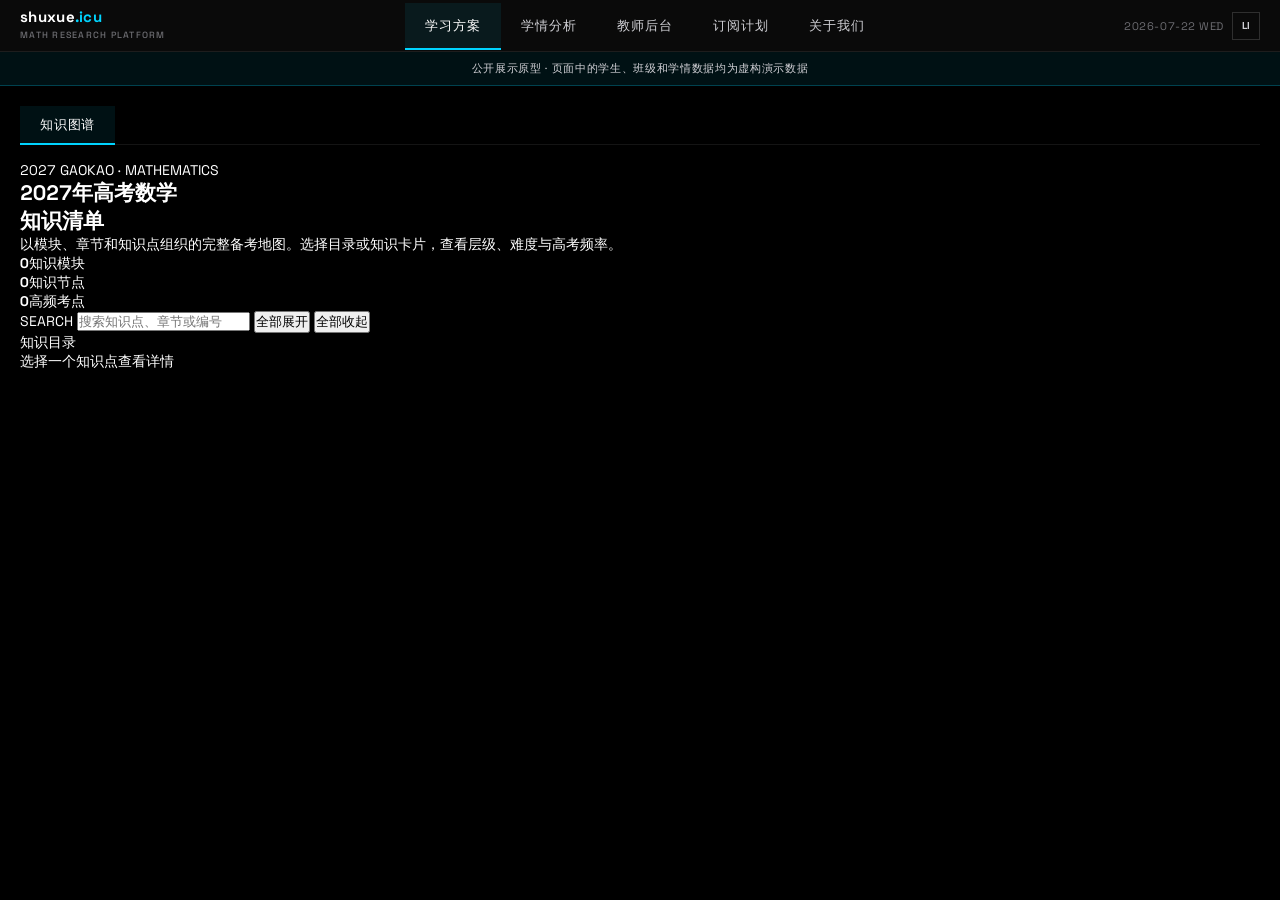
==== commit 2ecf3a7e: "[deploy] 打通知识 CMS 公开发布闭环" ====
--- a/website/index.html
+++ b/website/index.html
@@ -1,893 +1,451 @@
-<!DOCTYPE html>
-<html lang="zh-CN">
-<head>
-  <meta charset="UTF-8">
-  <meta name="viewport" content="width=device-width, initial-scale=1.0">
-  <title>shuxue.icu - 高考数学教研平台</title>
-  <link rel="stylesheet" href="vendor/katex.min.css">
-  <link rel="stylesheet" href="css/style.css?v=20260723-4">
-  <link rel="preconnect" href="https://fonts.googleapis.com">
-  <link rel="preconnect" href="https://fonts.gstatic.com" crossorigin>
-  <link href="https://fonts.googleapis.com/css2?family=Space+Grotesk:wght@300;400;500;600;700&display=swap" rel="stylesheet">
-  <script src="vendor/echarts.min.js"></script>
-  <script src="vendor/katex.min.js"></script>
-</head>
-<body>
-  <!-- 顶部导航栏 -->
-  <nav class="navbar">
-    <div class="nav-brand" aria-label="选择网站配色">
-      <div class="nav-title">
-        <h1>shuxue<span class="proto">.icu</span></h1>
-        <span class="nav-subtitle">MATH RESEARCH PLATFORM</span>
-      </div>
-      <div class="brand-dropdown" id="brand-dropdown" aria-label="配色选项">
-        <button class="brand-dropdown-item" data-theme="PKU" onclick="applyTheme('PKU')"><span class="brand-dropdown-dot" style="background:#B91C1C"></span><span>北大红 · PKU</span><span class="brand-dropdown-check">✓</span></button>
-        <button class="brand-dropdown-item" data-theme="TSINGHUA" onclick="applyTheme('TSINGHUA')"><span class="brand-dropdown-dot" style="background:#7B2FA0"></span><span>清华紫 · TSINGHUA</span><span class="brand-dropdown-check">✓</span></button>
-        <button class="brand-dropdown-item active" data-theme="CYAN" onclick="applyTheme('CYAN')"><span class="brand-dropdown-dot" style="background:#00d4ff"></span><span>赛博青 · CYAN</span><span class="brand-dropdown-check">✓</span></button>
-      </div>
-    </div>
-    <div class="nav-tabs">
-      <button class="nav-tab active" data-page="learning">学习方案</button>
-      <button class="nav-tab" data-page="analytics">学情分析</button>
-      <a class="nav-tab" href="https://admin.shuxue.icu/">教师后台</a>
-      <button class="nav-tab" data-page="pricing">订阅计划</button>
-      <button class="nav-tab" data-page="about">关于我们</button>
-    </div>
-    <div class="nav-user">
-      <span class="nav-date" id="nav-date">2026-07-22 WED</span>
-      <span class="user-avatar">LI</span>
-    </div>
-  </nav>
-  <p class="demo-notice">公开展示原型 · 页面中的学生、班级和学情数据均为虚构演示数据</p>
-
-  <!-- 主内容区 -->
-  <main class="main-content">
-
-    <!-- ===== 学习方案（2027 高考数学知识清单） ===== -->
-    <div class="page active" id="page-learning">
-      <!-- 题库与方法库暂不对外展示，只保留知识图谱 -->
-      <div class="sub-nav" id="learning-subnav">
-        <button class="sub-nav-btn active" data-sub="knowledge">知识图谱</button>
-      </div>
-
-      <!-- 题库子页 -->
-      <div class="sub-page" id="sub-questions" hidden aria-hidden="true">
-        <!-- 筛选工具栏 -->
-        <div class="filter-bar">
-          <div class="filter-group">
-            <label>MODULE</label>
-            <select id="filter-module">
-              <option value="">全部模块</option>
-              <option value="FUNC">函数与导数</option>
-              <option value="GEOM">几何与向量</option>
-              <option value="ALGE">代数与不等式</option>
-              <option value="PROB">概率与统计</option>
-              <option value="CALC">微积分初步</option>
-            </select>
-          </div>
-          <div class="filter-group">
-            <label>LEVEL</label>
-            <select id="filter-difficulty">
-              <option value="">ALL LEVELS</option>
-              <option value="1">LV.1 基础</option>
-              <option value="2">LV.2 简单</option>
-              <option value="3">LV.3 中等</option>
-              <option value="4">LV.4 较难</option>
-              <option value="5">LV.5 困难</option>
-            </select>
-          </div>
-          <div class="filter-group">
-            <label>TYPE</label>
-            <select id="filter-type">
-              <option value="">全部题型</option>
-              <option value="choice">选择题</option>
-              <option value="fill">填空题</option>
-              <option value="solve">解答题</option>
-              <option value="proof">证明题</option>
-            </select>
-          </div>
-          <div class="filter-search">
-            <input type="text" id="filter-keyword" placeholder="SEARCH KEYWORD...">
-            <button class="btn-search" onclick="filterQuestions()">RUN</button>
-          </div>
-        </div>
-
-        <!-- 题目统计条 -->
-        <div class="question-stats">
-          <span>TOTAL <strong id="q-total">0</strong></span>
-          <span>FILTERED <strong id="q-filtered">0</strong></span>
-        </div>
-
-        <!-- 题目列表 -->
-        <div class="question-list" id="question-list"></div>
-
-        <!-- 题目详情弹窗 -->
-        <div class="modal-overlay" id="question-modal">
-          <div class="modal">
-            <div class="modal-header">
-              <h3 id="modal-title">题目详情</h3>
-              <button class="modal-close" onclick="closeModal()">×</button>
-            </div>
-            <div class="modal-body" id="modal-body"></div>
-          </div>
-        </div>
-      </div>
-
-      <!-- 知识图谱子页 -->
-      <div class="sub-page active" id="sub-knowledge">
-        <div class="knowledge-cover">
-          <div>
-            <span class="knowledge-eyebrow">2027 GAOKAO · MATHEMATICS</span>
-            <h2>2027年高考数学<br><span>知识清单</span></h2>
-            <p>以模块、章节和知识点组织的完整备考地图。选择目录或知识卡片，查看层级、难度与高考频率。</p>
-          </div>
-          <div class="knowledge-cover-stats">
-            <div><strong id="knowledge-module-count">0</strong><span>知识模块</span></div>
-            <div><strong id="knowledge-node-count">0</strong><span>知识节点</span></div>
-            <div><strong id="knowledge-hot-count">0</strong><span>高频考点</span></div>
-          </div>
-        </div>
-        <div class="knowledge-actions">
-          <label class="knowledge-search">
-            <span>SEARCH</span>
-            <input id="knowledge-search-input" type="search" placeholder="搜索知识点、章节或编号">
-          </label>
-          <button class="btn-sm" onclick="expandAll()">全部展开</button>
-          <button class="btn-sm" onclick="collapseAll()">全部收起</button>
-        </div>
-        <div class="knowledge-layout">
-          <div class="knowledge-tree-panel">
-            <div class="tree-toolbar"><span>知识目录</span></div>
-            <div class="knowledge-tree" id="knowledge-tree"></div>
-          </div>
-          <div class="knowledge-document-panel">
-            <div class="knowledge-document" id="knowledge-document"></div>
-            <div class="knowledge-detail-panel" id="knowledge-detail">
-              <div class="detail-empty">
-                <p>选择一个知识点查看详情</p>
-              </div>
-            </div>
-          </div>
-        </div>
-      </div>
-
-      <!-- 方法库子页 -->
-      <div class="sub-page" id="sub-methods" hidden aria-hidden="true">
-        <div class="stats-grid" style="grid-template-columns: repeat(3, 1fr)">
-          <div class="stat-card">
-            <div class="stat-info">
-              <span class="stat-label">TOTAL METHODS</span>
-              <span class="stat-value" id="stat-methods-total">0</span>
-            </div>
-          </div>
-          <div class="stat-card">
-            <div class="stat-info">
-              <span class="stat-label">COVERED MODULES</span>
-              <span class="stat-value" id="stat-methods-modules">0</span>
-            </div>
-          </div>
-          <div class="stat-card">
-            <div class="stat-info">
-              <span class="stat-label">LINKED QUESTIONS</span>
-              <span class="stat-value" id="stat-methods-linked">0</span>
-            </div>
-          </div>
-        </div>
-
-        <!-- 方法列表 -->
-        <div class="chart-card full">
-          <div class="chart-header">
-            <h3>解题方法库</h3>
-            <span class="chart-badge green">METHOD BANK</span>
-          </div>
-          <div class="methods-list" id="methods-list"></div>
-        </div>
-
-        <!-- 方法详情 -->
-        <div class="chart-card full" id="method-detail-card" style="display:none">
-          <div class="chart-header">
-            <h3 id="method-detail-title">METHOD DETAIL</h3>
-          </div>
-          <div class="method-detail-content" id="method-detail-content"></div>
-        </div>
-      </div>
-    </div>
-
-    <!-- ===== 学情分析 ===== -->
-    <div class="page" id="page-analytics">
-      <!-- 学生选择器 -->
-      <div class="student-selector">
-        <div class="student-cards" id="student-cards"></div>
-      </div>
-
-      <!-- 学情详情 -->
-      <div id="student-detail">
-        <!-- 总体指标 -->
-        <div class="stats-grid" id="student-stats"></div>
-
-        <!-- 图表区域 -->
-        <div class="charts-row">
-          <div class="chart-card half">
-            <div class="chart-header">
-              <h3>知识点掌握雷达图</h3>
-              <span class="chart-badge">RADAR</span>
-            </div>
-            <div class="chart-container" id="chart-radar"></div>
-          </div>
-          <div class="chart-card half">
-            <div class="chart-header">
-              <h3>正确率趋势</h3>
-              <span class="chart-badge green">14D TREND</span>
-            </div>
-            <div class="chart-container" id="chart-student-trend"></div>
-          </div>
-        </div>
-
-        <div class="charts-row">
-          <div class="chart-card half">
-            <div class="chart-header">
-              <h3>各难度正确率</h3>
-              <span class="chart-badge">ABILITY</span>
-            </div>
-            <div class="chart-container" id="chart-difficulty-bar"></div>
-          </div>
-          <div class="chart-card half">
-            <div class="chart-header">
-              <h3>知识点掌握度</h3>
-              <span class="chart-badge orange">DETAIL</span>
-            </div>
-            <div class="knowledge-mastery-list" id="knowledge-mastery"></div>
-          </div>
-        </div>
-
-        <!-- 薄弱项分析 -->
-        <div class="chart-card full">
-          <div class="chart-header">
-            <h3>薄弱知识点分析</h3>
-            <span class="chart-badge red">CRITICAL</span>
-          </div>
-          <div class="weak-points-list" id="weak-points"></div>
-        </div>
-
-        <!-- 学习建议 -->
-        <div class="chart-card full">
-          <div class="chart-header">
-            <h3>推荐学习路径</h3>
-            <span class="chart-badge green">SUGGESTED</span>
-          </div>
-          <div class="recommendations" id="recommendations"></div>
-        </div>
-      </div>
-    </div>
-
-    <!-- ===== DASHBOARD（概览 + 上传管线 + 审核） ===== -->
-    <div class="page" id="page-dashboard">
-      <!-- 概览统计区 -->
-      <div class="dash-overview">
-        <div class="stats-grid">
-          <div class="stat-card">
-            <div class="stat-info">
-              <span class="stat-label">TOTAL QUESTIONS</span>
-              <span class="stat-value" id="stat-total-questions">0</span>
-              <span class="stat-trend up">+3 THIS WEEK</span>
-            </div>
-          </div>
-          <div class="stat-card">
-            <div class="stat-info">
-              <span class="stat-label">KNOWLEDGE POINTS</span>
-              <span class="stat-value" id="stat-knowledge-points">0</span>
-              <span class="stat-trend up">COVERAGE 81%</span>
-            </div>
-          </div>
-          <div class="stat-card">
-            <div class="stat-info">
-              <span class="stat-label">PENDING REVIEW</span>
-              <span class="stat-value" id="stat-pending">0</span>
-            </div>
-          </div>
-          <div class="stat-card">
-            <div class="stat-info">
-              <span class="stat-label">AI AVG CONFIDENCE</span>
-              <span class="stat-value" id="stat-confidence">0%</span>
-            </div>
-          </div>
-        </div>
-
-        <!-- 高频错题 -->
-        <div class="chart-card full">
-          <div class="chart-header">
-            <h3>高频错题 TOP 5</h3>
-            <span class="chart-badge red">CRITICAL</span>
-          </div>
-          <div class="error-table-wrapper">
-            <table class="error-table" id="error-table">
-              <thead>
-                <tr>
-                  <th>RANK</th>
-                  <th>QUESTION</th>
-                  <th>MODULE</th>
-                  <th>ERR RATE</th>
-                  <th>COUNT</th>
-                  <th>STATUS</th>
-                </tr>
-              </thead>
-              <tbody></tbody>
-            </table>
-          </div>
-        </div>
-      </div>
-
-      <!-- 管线步骤条 -->
-      <div class="pipeline-bar">
-        <div class="pipeline-step" id="pipe-upload">
-          <span class="pipe-num">01</span>
-          <span class="pipe-label">UPLOAD</span>
-          <span class="pipe-status" id="pipe-upload-status">IDLE</span>
-        </div>
-        <div class="pipeline-connector"></div>
-        <div class="pipeline-step" id="pipe-ocr">
-          <span class="pipe-num">02</span>
-          <span class="pipe-label">EXTRACT</span>
-          <span class="pipe-status" id="pipe-ocr-status">IDLE</span>
-        </div>
-        <div class="pipeline-connector"></div>
-        <div class="pipeline-step" id="pipe-llm">
-          <span class="pipe-num">03</span>
-          <span class="pipe-label">STRUCTURE</span>
-          <span class="pipe-status" id="pipe-llm-status">IDLE</span>
-        </div>
-        <div class="pipeline-connector"></div>
-        <div class="pipeline-step" id="pipe-review">
-          <span class="pipe-num">04</span>
-          <span class="pipe-label">REVIEW</span>
-          <span class="pipe-status" id="pipe-review-status">IDLE</span>
-        </div>
-        <div class="pipeline-connector"></div>
-        <div class="pipeline-step" id="pipe-store">
-          <span class="pipe-num">05</span>
-          <span class="pipe-label">STORE</span>
-          <span class="pipe-status" id="pipe-store-status">IDLE</span>
-        </div>
-      </div>
-
-      <!-- 上传区域 -->
-      <div class="upload-zone" id="upload-zone">
-        <div class="upload-zone-inner">
-          <div class="upload-icon">DROP FILES HERE</div>
-          <div class="upload-sub">or click to select</div>
-          <div class="upload-types">PNG · JPG · PDF · DOCX · TXT · MD</div>
-        </div>
-        <input type="file" id="file-input" multiple accept=".png,.jpg,.jpeg,.bmp,.webp,.pdf,.docx,.doc,.txt,.md,.markdown" style="display:none">
-      </div>
-
-      <!-- 已上传文件列表 -->
-      <div class="chart-card full" id="uploaded-files-card" style="display:none">
-        <div class="chart-header">
-          <h3>UPLOADED FILES</h3>
-          <div class="upload-actions">
-            <button class="btn-accent" onclick="processAllFiles()" data-tier-lock="pro">PROCESS ALL</button>
-            <button class="btn-ghost" onclick="clearUploads()">CLEAR</button>
-          </div>
-        </div>
-        <div class="file-list" id="file-list"></div>
-      </div>
-
-      <!-- 处理结果 -->
-      <div class="chart-card full" id="process-results-card" style="display:none">
-        <div class="chart-header">
-          <h3>EXTRACTION RESULTS</h3>
-          <span class="chart-badge green" id="results-count-badge">0 ITEMS</span>
-        </div>
-        <div class="results-list" id="results-list"></div>
-      </div>
-
-      <!-- 标准格式编辑器 -->
-      <div class="chart-card full" id="format-editor-card" style="display:none">
-        <div class="chart-header">
-          <h3 id="editor-title">FORMAT EDITOR</h3>
-          <div class="editor-actions">
-            <button class="btn-accent" onclick="saveFromEditor()">SAVE</button>
-            <button class="btn-ghost" onclick="closeEditor()">CLOSE</button>
-          </div>
-        </div>
-
-        <!-- 题目编辑表单 -->
-        <div class="editor-form" id="question-editor" style="display:none">
-          <div class="form-grid">
-            <div class="form-field">
-              <label>ID</label>
-              <input type="text" id="ed-id" readonly class="field-readonly">
-            </div>
-            <div class="form-field">
-              <label>MODULE</label>
-              <select id="ed-module">
-                <option value="FUNC">FUNC · 函数与导数</option>
-                <option value="GEOM">GEOM · 几何与向量</option>
-                <option value="ALGE">ALGE · 代数与不等式</option>
-                <option value="PROB">PROB · 概率与统计</option>
-                <option value="CALC">CALC · 微积分初步</option>
-              </select>
-            </div>
-            <div class="form-field">
-              <label>DIFFICULTY</label>
-              <select id="ed-difficulty">
-                <option value="1">LV.1 基础</option>
-                <option value="2">LV.2 简单</option>
-                <option value="3">LV.3 中等</option>
-                <option value="4">LV.4 较难</option>
-                <option value="5">LV.5 困难</option>
-              </select>
-            </div>
-            <div class="form-field">
-              <label>TYPE</label>
-              <select id="ed-type">
-                <option value="choice">CHOICE · 选择题</option>
-                <option value="fill">FILL · 填空题</option>
-                <option value="solve">SOLVE · 解答题</option>
-                <option value="proof">PROOF · 证明题</option>
-              </select>
-            </div>
-          </div>
-
-          <div class="form-field full-width">
-            <label>STEM · 题干</label>
-            <textarea id="ed-stem" rows="4" placeholder="输入题干，公式用 $LaTeX$ 包裹"></textarea>
-            <div class="latex-preview" id="stem-preview"></div>
-          </div>
-
-          <div class="form-field full-width" id="options-section">
-            <label>OPTIONS · 选项（选择题）</label>
-            <div class="options-grid" id="ed-options">
-              <div class="option-row">
-                <span class="option-label">A</span>
-                <input type="text" class="option-input" data-label="A" placeholder="选项内容，公式用 $LaTeX$">
-              </div>
-              <div class="option-row">
-                <span class="option-label">B</span>
-                <input type="text" class="option-input" data-label="B" placeholder="选项内容，公式用 $LaTeX$">
-              </div>
-              <div class="option-row">
-                <span class="option-label">C</span>
-                <input type="text" class="option-input" data-label="C" placeholder="选项内容，公式用 $LaTeX$">
-              </div>
-              <div class="option-row">
-                <span class="option-label">D</span>
-                <input type="text" class="option-input" data-label="D" placeholder="选项内容，公式用 $LaTeX$">
-              </div>
-            </div>
-          </div>
-
-          <div class="form-grid">
-            <div class="form-field">
-              <label>ANSWER · 答案</label>
-              <input type="text" id="ed-answer" placeholder="选择题给字母，填空题给值">
-            </div>
-            <div class="form-field full-width">
-              <label>ANALYSIS · 解析</label>
-              <textarea id="ed-analysis" rows="3" placeholder="解析步骤，公式用 $LaTeX$"></textarea>
-            </div>
-          </div>
-
-          <div class="form-field full-width">
-            <label>TAGS · 标签</label>
-            <input type="text" id="ed-tags" placeholder="逗号分隔，如：导数,极值,恒成立">
-          </div>
-
-          <div class="form-field full-width">
-            <label>KNOWLEDGE POINTS · 知识点</label>
-            <input type="text" id="ed-kp" placeholder="逗号分隔，如：FUNC-02-02-01">
-          </div>
-
-          <div class="form-grid">
-            <div class="form-field">
-              <label>SOURCE TYPE</label>
-              <select id="ed-source-type">
-                <option value="真题">真题</option>
-                <option value="模拟">模拟</option>
-                <option value="教案">教案</option>
-                <option value="自编">自编</option>
-                <option value="手写笔记">手写笔记</option>
-              </select>
-            </div>
-            <div class="form-field">
-              <label>YEAR</label>
-              <input type="number" id="ed-source-year" min="2000" value="2024">
-            </div>
-            <div class="form-field">
-              <label>REGION</label>
-              <input type="text" id="ed-source-region" placeholder="全国I卷等">
-            </div>
-          </div>
-        </div>
-
-        <!-- 方法编辑表单 -->
-        <div class="editor-form" id="method-editor" style="display:none">
-          <div class="form-grid">
-            <div class="form-field">
-              <label>ID</label>
-              <input type="text" id="ed-m-id" readonly class="field-readonly">
-            </div>
-            <div class="form-field">
-              <label>NAME · 方法名称</label>
-              <input type="text" id="ed-m-name" placeholder="如：裂项相消法">
-            </div>
-            <div class="form-field">
-              <label>CATEGORY · 分类</label>
-              <input type="text" id="ed-m-category" placeholder="如：数列求和">
-            </div>
-            <div class="form-field">
-              <label>MODULE</label>
-              <select id="ed-m-module">
-                <option value="FUNC">FUNC · 函数与导数</option>
-                <option value="GEOM">GEOM · 几何与向量</option>
-                <option value="ALGE">ALGE · 代数与不等式</option>
-                <option value="PROB">PROB · 概率与统计</option>
-                <option value="CALC">CALC · 微积分初步</option>
-              </select>
-            </div>
-          </div>
-
-          <div class="form-field full-width">
-            <label>PRINCIPLE · 原理</label>
-            <textarea id="ed-m-principle" rows="2" placeholder="一句话概括方法原理"></textarea>
-          </div>
-
-          <div class="form-field full-width">
-            <label>STEPS · 解题步骤</label>
-            <div id="ed-m-steps" class="steps-editor">
-              <div class="step-row"><span class="step-num">01</span><input type="text" class="step-input" placeholder="步骤1"></div>
-              <div class="step-row"><span class="step-num">02</span><input type="text" class="step-input" placeholder="步骤2"></div>
-              <div class="step-row"><span class="step-num">03</span><input type="text" class="step-input" placeholder="步骤3"></div>
-              <div class="step-row"><span class="step-num">04</span><input type="text" class="step-input" placeholder="步骤4"></div>
-              <div class="step-row"><span class="step-num">05</span><input type="text" class="step-input" placeholder="步骤5"></div>
-            </div>
-            <button class="btn-ghost" onclick="addStep()">+ ADD STEP</button>
-          </div>
-
-          <div class="form-field full-width">
-            <label>COMMON FORMS · 常见形式</label>
-            <textarea id="ed-m-forms" rows="3" placeholder="公式模板，每行一个，用 $LaTeX$"></textarea>
-          </div>
-
-          <div class="form-field full-width">
-            <label>PITFALLS · 易错点</label>
-            <textarea id="ed-m-pitfalls" rows="2" placeholder="每行一个易错点"></textarea>
-          </div>
-
-          <div class="form-grid">
-            <div class="form-field">
-              <label>KEYWORDS · 关键词</label>
-              <input type="text" id="ed-m-keywords" placeholder="逗号分隔">
-            </div>
-            <div class="form-field">
-              <label>APPLICABLE TYPES</label>
-              <input type="text" id="ed-m-types" placeholder="choice, fill, solve, proof">
-            </div>
-            <div class="form-field">
-              <label>DIFFICULTY RANGE</label>
-              <input type="text" id="ed-m-drange" placeholder="3-5">
-            </div>
-          </div>
-        </div>
-      </div>
-
-      <!-- 审核队列 -->
-      <div class="chart-card full">
-        <div class="chart-header">
-          <h3>审核队列</h3>
-          <span class="chart-badge green">AUTO INGEST</span>
-        </div>
-        <div class="review-list" id="review-list"></div>
-      </div>
-
-      <!-- 审核详情预览 -->
-      <div class="chart-card full" id="review-detail-card" style="display:none">
-        <div class="chart-header">
-          <h3 id="review-detail-title">ITEM DETAIL</h3>
-          <div class="review-actions">
-            <button class="btn-approve" onclick="approveItem()" data-tier-lock="pro">APPROVE</button>
-            <button class="btn-reject" onclick="rejectItem()">REJECT</button>
-            <button class="btn-edit" onclick="editItem()" data-tier-lock="pro">EDIT</button>
-          </div>
-        </div>
-        <div class="review-detail-content" id="review-detail-content"></div>
-      </div>
-    </div>
-
-    <!-- ===== 订阅计划 ===== -->
-    <div class="page" id="page-pricing">
-      <div class="pricing-hero">
-        <h2>PRICING</h2>
-        <p>教研工具平台 · 不面向学生 · 数据驱动教学 · 合规运营</p>
-      </div>
-
-      <div class="tier-toggle">
-        <button class="active" onclick="switchBilling('monthly')">MONTHLY</button>
-        <button onclick="switchBilling('yearly')">YEARLY · SAVE 17%</button>
-      </div>
-
-      <div class="pricing-grid">
-        <!-- FREE -->
-        <div class="pricing-card">
-          <div class="tier-name">TIER 01</div>
-          <div class="tier-label">FREE</div>
-          <div class="tier-desc">教研入门 · 零成本体验核心功能</div>
-          <div class="tier-price"><span class="currency">¥</span>0<span class="period">/月</span></div>
-          <div class="tier-unit">永久免费 · 无需付费</div>
-          <button class="tier-cta" onclick="showToast('免费版无需注册，直接使用')">START FREE</button>
-          <ul class="feature-list">
-            <li><span class="feat-key">题库浏览</span><span class="feat-val">10 题/日</span></li>
-            <li><span class="feat-key">知识图谱</span><span class="feat-val">仅查看</span></li>
-            <li><span class="feat-key">学情分析</span><span class="feat-val limit">3 次/月</span></li>
-            <li><span class="feat-key">AI 审核</span><span class="feat-val limit">--</span></li>
-            <li><span class="feat-key">方法模板</span><span class="feat-val">仅查看</span></li>
-            <li><span class="feat-key">文件上传</span><span class="feat-val">1 次/日</span></li>
-            <li><span class="feat-key">数据导出</span><span class="feat-val limit">--</span></li>
-            <li><span class="feat-key">Blog</span><span class="feat-val unlimited">完整访问</span></li>
-          </ul>
-        </div>
-
-        <!-- PRO (Featured) -->
-        <div class="pricing-card featured">
-          <div class="tier-name">TIER 02</div>
-          <div class="tier-label">PRO</div>
-          <div class="tier-desc">个人教师 · 全功能解锁 · AI 驱动教研</div>
-          <div class="tier-price"><span class="currency">¥</span><span id="pro-price">49</span><span class="period" id="pro-period">/月</span></div>
-          <div class="tier-unit" id="pro-unit">单座席 · 按月计费</div>
-          <button class="tier-cta" onclick="showToast('Pro 版即将开放注册')">GET PRO</button>
-          <ul class="feature-list">
-            <li><span class="feat-key">题库浏览</span><span class="feat-val unlimited">无限</span></li>
-            <li><span class="feat-key">知识图谱</span><span class="feat-val">查看 + 注解</span></li>
-            <li><span class="feat-key">学情分析</span><span class="feat-val unlimited">无限 + PDF</span></li>
-            <li><span class="feat-key">AI 审核</span><span class="feat-val unlimited">无限 · 优先队列</span></li>
-            <li><span class="feat-key">方法模板</span><span class="feat-val">查看 + 创建</span></li>
-            <li><span class="feat-key">文件上传</span><span class="feat-val">批量 · 10 次/日</span></li>
-            <li><span class="feat-key">数据导出</span><span class="feat-val">CSV + PDF</span></li>
-            <li><span class="feat-key">Blog</span><span class="feat-val">完整 + 草稿</span></li>
-          </ul>
-        </div>
-
-        <!-- TEAM -->
-        <div class="pricing-card">
-          <div class="tier-name">TIER 03</div>
-          <div class="tier-label">TEAM</div>
-          <div class="tier-desc">教研组协作 · 共享题库 · 统一管理</div>
-          <div class="tier-price"><span class="currency">¥</span><span id="team-price">199</span><span class="period" id="team-period">/月</span></div>
-          <div class="tier-unit" id="team-unit">5 座席 · 含管理后台</div>
-          <button class="tier-cta" onclick="showToast('Team 版即将开放注册')">GET TEAM</button>
-          <ul class="feature-list">
-            <li><span class="feat-key">Pro 全功能</span><span class="feat-val unlimited">包含</span></li>
-            <li><span class="feat-key">共享题库</span><span class="feat-val">组内协作编辑</span></li>
-            <li><span class="feat-key">组级分析</span><span class="feat-val">团队仪表盘</span></li>
-            <li><span class="feat-key">方法共享</span><span class="feat-val">组模板流通</span></li>
-            <li><span class="feat-key">座席管理</span><span class="feat-val">5-20 增购 ¥39/席</span></li>
-            <li><span class="feat-key">优先支持</span><span class="feat-val unlimited">24h 响应</span></li>
-            <li><span class="feat-key">私有部署</span><span class="feat-val limit">--</span></li>
-          </ul>
-        </div>
-
-        <!-- API -->
-        <div class="pricing-card">
-          <div class="tier-name">TIER 04</div>
-          <div class="tier-label">API</div>
-          <div class="tier-desc">结构化数据服务 · 教研数据接口</div>
-          <div class="tier-price"><span class="currency">¥</span>500<span class="period">/月起</span></div>
-          <div class="tier-unit">按调用量计费 · ¥0.01/次</div>
-          <button class="tier-cta" onclick="showToast('API 服务需申请审核')">REQUEST ACCESS</button>
-          <ul class="feature-list">
-            <li><span class="feat-key">题库查询</span><span class="feat-val">RESTful API</span></li>
-            <li><span class="feat-key">知识图谱</span><span class="feat-val">结构化 JSON</span></li>
-            <li><span class="feat-key">解题路径</span><span class="feat-val">步骤化数据</span></li>
-            <li><span class="feat-key">学情报告</span><span class="feat-val">脱敏聚合数据</span></li>
-            <li><span class="feat-key">数据包</span><span class="feat-val">¥2K-10K/主题域</span></li>
-            <li><span class="feat-key">SLA</span><span class="feat-val">99.5% 可用性</span></li>
-            <li><span class="feat-key">定制服务</span><span class="feat-val">¥20K+ 项目制</span></li>
-          </ul>
-        </div>
-      </div>
-
-      <!-- ADE Synergy -->
-      <div class="ade-section">
-        <h3>ADE MODEL · SYNERGY</h3>
-        <div class="ade-flow">
-          <div class="ade-block">
-            <div class="ade-letter">D</div>
-            <div class="ade-name">FREEMIUM</div>
-            <div class="ade-role">零门槛获客<br>免费层吸引教师<br>行为数据沉淀资产</div>
-          </div>
-          <div class="ade-arrow">→</div>
-          <div class="ade-block">
-            <div class="ade-letter">A</div>
-            <div class="ade-name">SAAS</div>
-            <div class="ade-role">订阅转化核心<br>Pro/Team 月付<br>稳定现金流引擎</div>
-          </div>
-          <div class="ade-arrow">→</div>
-          <div class="ade-block">
-            <div class="ade-letter">E</div>
-            <div class="ade-name">DATA API</div>
-            <div class="ade-role">数据变现上层<br>脱敏结构化数据<br>高客单价利润池</div>
-          </div>
-        </div>
-      </div>
-
-      <!-- Feature Matrix -->
-      <div class="matrix-section">
-        <h3>FEATURE MATRIX</h3>
-        <table class="matrix-table">
-          <thead>
-            <tr>
-              <th style="width:22%">FEATURE</th>
-              <th style="width:19%">FREE</th>
-              <th style="width:19%">PRO</th>
-              <th style="width:19%">TEAM</th>
-              <th style="width:21%">API</th>
-            </tr>
-          </thead>
-          <tbody>
-            <tr><td class="cat">QUESTION BANK</td><td></td><td></td><td></td><td></td></tr>
-            <tr><td class="row-label">题库浏览</td><td class="limit-val">10/日</td><td class="check">∞</td><td class="check">∞</td><td class="check">∞</td></tr>
-            <tr><td class="row-label">题目创建</td><td class="no">--</td><td class="check">✓</td><td class="check">✓</td><td class="no">--</td></tr>
-            <tr><td class="row-label">批量上传</td><td class="limit-val">1/日</td><td class="limit-val">10/日</td><td class="check">∞</td><td class="no">--</td></tr>
-            <tr><td class="row-label">协作编辑</td><td class="no">--</td><td class="no">--</td><td class="check">✓</td><td class="no">--</td></tr>
-
-            <tr><td class="cat">KNOWLEDGE GRAPH</td><td></td><td></td><td></td><td></td></tr>
-            <tr><td class="row-label">图谱查看</td><td class="check">✓</td><td class="check">✓</td><td class="check">✓</td><td class="check">✓</td></tr>
-            <tr><td class="row-label">节点注解</td><td class="no">--</td><td class="check">✓</td><td class="check">✓</td><td class="no">--</td></tr>
-            <tr><td class="row-label">结构化 JSON</td><td class="no">--</td><td class="no">--</td><td class="no">--</td><td class="check">✓</td></tr>
-
-            <tr><td class="cat">ANALYTICS</td><td></td><td></td><td></td><td></td></tr>
-            <tr><td class="row-label">基础仪表盘</td><td class="check">✓</td><td class="check">✓</td><td class="check">✓</td><td class="no">--</td></tr>
-            <tr><td class="row-label">深度诊断报告</td><td class="limit-val">3/月</td><td class="check">∞</td><td class="check">∞</td><td class="check">✓</td></tr>
-            <tr><td class="row-label">导出 PDF/CSV</td><td class="no">--</td><td class="check">✓</td><td class="check">✓</td><td class="check">✓</td></tr>
-            <tr><td class="row-label">团队聚合报告</td><td class="no">--</td><td class="no">--</td><td class="check">✓</td><td class="check">✓</td></tr>
-
-            <tr><td class="cat">AI REVIEW</td><td></td><td></td><td></td><td></td></tr>
-            <tr><td class="row-label">AI 自动审核</td><td class="no">--</td><td class="check">✓</td><td class="check">✓</td><td class="no">--</td></tr>
-            <tr><td class="row-label">审核优先队列</td><td class="no">--</td><td class="check">✓</td><td class="check">✓</td><td class="no">--</td></tr>
-            <tr><td class="row-label">置信度阈值</td><td class="no">--</td><td class="check">可调</td><td class="check">可调</td><td class="no">--</td></tr>
-
-            <tr><td class="cat">METHODS</td><td></td><td></td><td></td><td></td></tr>
-            <tr><td class="row-label">方法查看</td><td class="check">✓</td><td class="check">✓</td><td class="check">✓</td><td class="check">✓</td></tr>
-            <tr><td class="row-label">创建自定义方法</td><td class="no">--</td><td class="check">✓</td><td class="check">✓</td><td class="no">--</td></tr>
-            <tr><td class="row-label">解题路径数据</td><td class="no">--</td><td class="no">--</td><td class="no">--</td><td class="check">✓</td></tr>
-
-            <tr><td class="cat">DATA SERVICES</td><td></td><td></td><td></td><td></td></tr>
-            <tr><td class="row-label">RESTful API</td><td class="no">--</td><td class="no">--</td><td class="no">--</td><td class="check">✓</td></tr>
-            <tr><td class="row-label">脱敏数据包</td><td class="no">--</td><td class="no">--</td><td class="no">--</td><td class="check">✓</td></tr>
-            <tr><td class="row-label">定制数据服务</td><td class="no">--</td><td class="no">--</td><td class="no">--</td><td class="check">✓</td></tr>
-            <tr><td class="row-label">SLA 保障</td><td class="no">--</td><td class="no">--</td><td class="limit-val">24h</td><td class="check">99.5%</td></tr>
-          </tbody>
-        </table>
-      </div>
-
-      <!-- FAQ -->
-      <div class="faq-section">
-        <h3>FAQ</h3>
-        <div class="faq-item" onclick="this.classList.toggle('open')">
-          <div class="faq-q">免费版有什么限制？<span class="faq-toggle">+</span></div>
-          <div class="faq-a">免费版可浏览题库（10题/日）、查看知识图谱、基础仪表盘、3次/月深度分析、Blog完整访问。核心浏览功能无期限限制。升级 Pro 可解锁无限使用和 AI 审核。</div>
-        </div>
-        <div class="faq-item" onclick="this.classList.toggle('open')">
-          <div class="faq-q">为什么只面向教师收费？<span class="faq-toggle">+</span></div>
-          <div class="faq-a">shuxue.icu 定位为教研工具平台，不是学科培训机构。双减政策禁止面向 K-12 学生的学科类收费培训。我们为教师提供备课、命题、学情分析工具，完全合规。</div>
-        </div>
-        <div class="faq-item" onclick="this.classList.toggle('open')">
-          <div class="faq-q">Team 版座席如何增购？<span class="faq-toggle">+</span></div>
-          <div class="faq-a">Team 版默认 5 座席。超出部分按 ¥39/座席/月增购，上限 20 座席。超过 20 座席建议联系商务定制 Enterprise 方案。</div>
-        </div>
-        <div class="faq-item" onclick="this.classList.toggle('open')">
-          <div class="faq-q">API 数据如何保证隐私合规？<span class="faq-toggle">+</span></div>
-          <div class="faq-a">所有 API 输出数据经三层脱敏：1) 学生姓名→匿名ID；2) 具体成绩→等级(A/B/C)；3) 班级信息→聚合统计。原始可识别数据不出库。API 许可协议禁止逆向提取和再授权。</div>
-        </div>
-        <div class="faq-item" onclick="this.classList.toggle('open')">
-          <div class="faq-q">年付折扣如何计算？<span class="faq-toggle">+</span></div>
-          <div class="faq-a">年付 = 月价 × 10（免2个月），相当于 17% 折扣。Pro 年付 ¥490（原 ¥588），Team 年付 ¥1,990（原 ¥2,388）。年付中途可退款（按已使用月份扣减）。</div>
-        </div>
-      </div>
-    </div>
-
-    <!-- ===== 关于我们（博客 + 关于） ===== -->
-    <div class="page" id="page-about">
-      <!-- 子导航条 -->
-      <div class="sub-nav" id="about-subnav">
-        <button class="sub-nav-btn active" data-sub="blog">博客</button>
-        <button class="sub-nav-btn" data-sub="aboutinfo">关于</button>
-      </div>
-
-      <!-- 博客子页 -->
-      <div class="sub-page active" id="sub-blog">
-        <div class="blog-header">
-          <h2>BLOG · ARTICLE ARCHIVE</h2>
-          <div class="blog-filter-bar">
-            <div class="filter-group">
-              <label class="filter-label">TAG</label>
-              <select id="blog-tag-filter" class="filter-select">
-                <option value="">ALL</option>
-              </select>
-            </div>
-            <div class="filter-group">
-              <label class="filter-label">CAT</label>
-              <select id="blog-cat-filter" class="filter-select">
-                <option value="">ALL</option>
-              </select>
-            </div>
-            <div class="blog-stats-strip">
-              <span id="blog-count">8</span> ARTICLES
-            </div>
-          </div>
-        </div>
-        <div id="blog-list" class="blog-list"></div>
-        <div id="blog-detail" class="blog-detail" style="display:none;"></div>
-      </div>
-
-      <!-- 关于子页 -->
-      <div class="sub-page" id="sub-aboutinfo">
-        <div class="about-header">
-          <h2>ABOUT · shuxue.icu</h2>
-        </div>
-        <div class="about-content">
-          <div class="about-section">
-            <h3>01 · PLATFORM</h3>
-            <p>shuxue.icu 是高考数学教研工作流平台，集题库管理、方法库、自动入库管线、数据分析于一体。</p>
-            <div class="about-tags">
-              <span class="tag">QUESTION BANK</span>
-              <span class="tag">METHOD LIB</span>
-              <span class="tag">AI INGEST</span>
-              <span class="tag">ANALYTICS</span>
-              <span class="tag">BLOG</span>
-            </div>
-          </div>
-          <div class="about-section">
-            <h3>02 · DESIGN SYSTEM</h3>
-            <p>黑底白字 / 无图标 / 无圆角 / 无阴影 / 中英混排 / 几何无衬线字体 / 三主题切换</p>
-            <div id="theme-switcher" class="theme-switcher"></div>
-            <div class="about-spec-grid">
-              <div class="spec-item">
-                <span class="spec-key">ACCENT</span>
-                <span class="spec-val" id="spec-accent-val">#B91C1C</span>
-              </div>
-              <div class="spec-item">
-                <span class="spec-key">BG</span>
-                <span class="spec-val">#0a0a0a · #111111 · #1a1a1a</span>
-              </div>
-              <div class="spec-item">
-                <span class="spec-key">FONT</span>
-                <span class="spec-val">Space Grotesk, sans-serif</span>
-              </div>
-              <div class="spec-item">
-                <span class="spec-key">BRAND</span>
-                <span class="spec-val">shuxue.icu</span>
-              </div>
-            </div>
-          </div>
-          <div class="about-section">
-            <h3>03 · AUTHOR</h3>
-            <p>李文金 — 高考数学教研专家，致力于用技术手段优化教学流程，建立结构化知识体系。</p>
-            <div class="about-tags">
-              <span class="tag">MATH EDUCATION</span>
-              <span class="tag">FRONTEND DEV</span>
-              <span class="tag">DATA STRUCTURE</span>
-            </div>
-          </div>
-          <div class="about-section">
-            <h3>04 · TECH STACK</h3>
-            <p>前端：纯 HTML/CSS/JS + KaTeX + ECharts / 后端：Python Flask + LLM / 数据：JS schema + JSON Schema</p>
-          </div>
-        </div>
-      </div>
-    </div>
-
-  </main>
-
-  <!-- 页脚 -->
-  <footer class="footer">
-    <p>shuxue.icu · MATH RESEARCH PLATFORM · POWERED BY LI WENJIN</p>
-  </footer>
-
-  <script src="js/themes.js?v=20260723-1"></script>
-  <script src="js/data.js?v=20260723-1"></script>
-  <script src="js/knowledge-content.js?v=20260723-1"></script>
-  <script src="js/charts.js?v=20260723-1"></script>
-  <script src="js/app.js?v=20260723-4"></script>
-</body>
-</html>
+<!DOCTYPE html>
+<html lang="zh-CN">
+<head>
+  <meta charset="UTF-8">
+  <meta name="viewport" content="width=device-width, initial-scale=1.0">
+  <title>shuxue.icu - 高考数学教研平台</title>
+  <link rel="stylesheet" href="vendor/katex.min.css">
+  <link rel="stylesheet" href="css/style.css?v=20260723-4">
+  <link rel="preconnect" href="https://fonts.googleapis.com">
+  <link rel="preconnect" href="https://fonts.gstatic.com" crossorigin>
+  <link href="https://fonts.googleapis.com/css2?family=Space+Grotesk:wght@300;400;500;600;700&display=swap" rel="stylesheet">
+  <script src="vendor/echarts.min.js"></script>
+  <script src="vendor/katex.min.js"></script>
+</head>
+<body>
+  <!-- 顶部导航栏 -->
+  <nav class="navbar">
+    <div class="nav-brand" aria-label="选择网站配色">
+      <div class="nav-title">
+        <h1>shuxue<span class="proto">.icu</span></h1>
+        <span class="nav-subtitle">MATH RESEARCH PLATFORM</span>
+      </div>
+      <div class="brand-dropdown" id="brand-dropdown" aria-label="配色选项">
+        <button class="brand-dropdown-item" data-theme="PKU" onclick="applyTheme('PKU')"><span class="brand-dropdown-dot" style="background:#B91C1C"></span><span>北大红 · PKU</span><span class="brand-dropdown-check">✓</span></button>
+        <button class="brand-dropdown-item" data-theme="TSINGHUA" onclick="applyTheme('TSINGHUA')"><span class="brand-dropdown-dot" style="background:#7B2FA0"></span><span>清华紫 · TSINGHUA</span><span class="brand-dropdown-check">✓</span></button>
+        <button class="brand-dropdown-item active" data-theme="CYAN" onclick="applyTheme('CYAN')"><span class="brand-dropdown-dot" style="background:#00d4ff"></span><span>赛博青 · CYAN</span><span class="brand-dropdown-check">✓</span></button>
+      </div>
+    </div>
+    <div class="nav-tabs">
+      <button class="nav-tab active" data-page="learning">学习方案</button>
+      <button class="nav-tab" data-page="analytics">学情分析</button>
+      <a class="nav-tab" href="https://admin.shuxue.icu/">教师后台</a>
+      <button class="nav-tab" data-page="pricing">订阅计划</button>
+      <button class="nav-tab" data-page="about">关于我们</button>
+    </div>
+    <div class="nav-user">
+      <span class="nav-date" id="nav-date">2026-07-22 WED</span>
+      <span class="user-avatar">LI</span>
+    </div>
+  </nav>
+  <p class="demo-notice">公开展示原型 · 页面中的学生、班级和学情数据均为虚构演示数据</p>
+
+  <!-- 主内容区 -->
+  <main class="main-content">
+
+    <!-- ===== 学习方案（2027 高考数学知识清单） ===== -->
+    <div class="page active" id="page-learning">
+      <!-- 题库与方法库暂不对外展示，只保留知识图谱 -->
+      <div class="sub-nav" id="learning-subnav">
+        <button class="sub-nav-btn active" data-sub="knowledge">知识图谱</button>
+      </div>
+
+      <!-- 题库子页 -->
+      <div class="sub-page" id="sub-questions" hidden aria-hidden="true">
+        <!-- 筛选工具栏 -->
+        <div class="filter-bar">
+          <div class="filter-group">
+            <label>MODULE</label>
+            <select id="filter-module">
+              <option value="">全部模块</option>
+              <option value="FUNC">函数与导数</option>
+              <option value="GEOM">几何与向量</option>
+              <option value="ALGE">代数与不等式</option>
+              <option value="PROB">概率与统计</option>
+              <option value="CALC">微积分初步</option>
+            </select>
+          </div>
+          <div class="filter-group">
+            <label>LEVEL</label>
+            <select id="filter-difficulty">
+              <option value="">ALL LEVELS</option>
+              <option value="1">LV.1 基础</option>
+              <option value="2">LV.2 简单</option>
+              <option value="3">LV.3 中等</option>
+              <option value="4">LV.4 较难</option>
+              <option value="5">LV.5 困难</option>
+            </select>
+          </div>
+          <div class="filter-group">
+            <label>TYPE</label>
+            <select id="filter-type">
+              <option value="">全部题型</option>
+              <option value="choice">选择题</option>
+              <option value="fill">填空题</option>
+              <option value="solve">解答题</option>
+              <option value="proof">证明题</option>
+            </select>
+          </div>
+          <div class="filter-search">
+            <input type="text" id="filter-keyword" placeholder="SEARCH KEYWORD...">
+            <button class="btn-search" onclick="filterQuestions()">RUN</button>
+          </div>
+        </div>
+
+        <!-- 题目统计条 -->
+        <div class="question-stats">
+          <span>TOTAL <strong id="q-total">0</strong></span>
+          <span>FILTERED <strong id="q-filtered">0</strong></span>
+        </div>
+
+        <!-- 题目列表 -->
+        <div class="question-list" id="question-list"></div>
+
+        <!-- 题目详情弹窗 -->
+        <div class="modal-overlay" id="question-modal">
+          <div class="modal">
+            <div class="modal-header">
+              <h3 id="modal-title">题目详情</h3>
+              <button class="modal-close" onclick="closeModal()">×</button>
+            </div>
+            <div class="modal-body" id="modal-body"></div>
+          </div>
+        </div>
+      </div>
+
+      <!-- 知识图谱子页 -->
+      <div class="sub-page active" id="sub-knowledge">
+        <div class="knowledge-cover">
+          <div>
+            <span class="knowledge-eyebrow">2027 GAOKAO · MATHEMATICS</span>
+            <h2>2027年高考数学<br><span>知识清单</span></h2>
+            <p>以模块、章节和知识点组织的完整备考地图。选择目录或知识卡片，查看层级、难度与高考频率。</p>
+          </div>
+          <div class="knowledge-cover-stats">
+            <div><strong id="knowledge-module-count">0</strong><span>知识模块</span></div>
+            <div><strong id="knowledge-node-count">0</strong><span>知识节点</span></div>
+            <div><strong id="knowledge-hot-count">0</strong><span>高频考点</span></div>
+          </div>
+        </div>
+        <div class="knowledge-actions">
+          <label class="knowledge-search">
+            <span>SEARCH</span>
+            <input id="knowledge-search-input" type="search" placeholder="搜索知识点、章节或编号">
+          </label>
+          <button class="btn-sm" onclick="expandAll()">全部展开</button>
+          <button class="btn-sm" onclick="collapseAll()">全部收起</button>
+        </div>
+        <div class="knowledge-layout">
+          <div class="knowledge-tree-panel">
+            <div class="tree-toolbar"><span>知识目录</span></div>
+            <div class="knowledge-tree" id="knowledge-tree"></div>
+          </div>
+          <div class="knowledge-document-panel">
+            <div class="knowledge-document" id="knowledge-document"></div>
+            <div class="knowledge-detail-panel" id="knowledge-detail">
+              <div class="detail-empty">
+                <p>选择一个知识点查看详情</p>
+              </div>
+            </div>
+          </div>
+        </div>
+      </div>
+
+      <!-- 方法库子页 -->
+      <div class="sub-page" id="sub-methods" hidden aria-hidden="true">
+        <div class="stats-grid" style="grid-template-columns: repeat(3, 1fr)">
+          <div class="stat-card">
+            <div class="stat-info">
+              <span class="stat-label">TOTAL METHODS</span>
+              <span class="stat-value" id="stat-methods-total">0</span>
+            </div>
+          </div>
+          <div class="stat-card">
+            <div class="stat-info">
+              <span class="stat-label">COVERED MODULES</span>
+              <span class="stat-value" id="stat-methods-modules">0</span>
+            </div>
+          </div>
+          <div class="stat-card">
+            <div class="stat-info">
+              <span class="stat-label">LINKED QUESTIONS</span>
+              <span class="stat-value" id="stat-methods-linked">0</span>
+            </div>
+          </div>
+        </div>
+
+        <!-- 方法列表 -->
+        <div class="chart-card full">
+          <div class="chart-header">
+            <h3>解题方法库</h3>
+            <span class="chart-badge green">METHOD BANK</span>
+          </div>
+          <div class="methods-list" id="methods-list"></div>
+        </div>
+
+        <!-- 方法详情 -->
+        <div class="chart-card full" id="method-detail-card" style="display:none">
+          <div class="chart-header">
+            <h3 id="method-detail-title">METHOD DETAIL</h3>
+          </div>
+          <div class="method-detail-content" id="method-detail-content"></div>
+        </div>
+      </div>
+    </div>
+
+    <!-- ===== 学情分析 ===== -->
+    <div class="page" id="page-analytics">
+      <!-- 学生选择器 -->
+      <div class="student-selector">
+        <div class="student-cards" id="student-cards"></div>
+      </div>
+
+      <!-- 学情详情 -->
+      <div id="student-detail">
+        <!-- 总体指标 -->
+        <div class="stats-grid" id="student-stats"></div>
+
+        <!-- 图表区域 -->
+        <div class="charts-row">
+          <div class="chart-card half">
+            <div class="chart-header">
+              <h3>知识点掌握雷达图</h3>
+              <span class="chart-badge">RADAR</span>
+            </div>
+            <div class="chart-container" id="chart-radar"></div>
+          </div>
+          <div class="chart-card half">
+            <div class="chart-header">
+              <h3>正确率趋势</h3>
+              <span class="chart-badge green">14D TREND</span>
+            </div>
+            <div class="chart-container" id="chart-student-trend"></div>
+          </div>
+        </div>
+
+        <div class="charts-row">
+          <div class="chart-card half">
+            <div class="chart-header">
+              <h3>各难度正确率</h3>
+              <span class="chart-badge">ABILITY</span>
+            </div>
+            <div class="chart-container" id="chart-difficulty-bar"></div>
+          </div>
+          <div class="chart-card half">
+            <div class="chart-header">
+              <h3>知识点掌握度</h3>
+              <span class="chart-badge orange">DETAIL</span>
+            </div>
+            <div class="knowledge-mastery-list" id="knowledge-mastery"></div>
+          </div>
+        </div>
+
+        <!-- 薄弱项分析 -->
+        <div class="chart-card full">
+          <div class="chart-header">
+            <h3>薄弱知识点分析</h3>
+            <span class="chart-badge red">CRITICAL</span>
+          </div>
+          <div class="weak-points-list" id="weak-points"></div>
+        </div>
+
+        <!-- 学习建议 -->
+        <div class="chart-card full">
+          <div class="chart-header">
+            <h3>推荐学习路径</h3>
+            <span class="chart-badge green">SUGGESTED</span>
+          </div>
+          <div class="recommendations" id="recommendations"></div>
+        </div>
+      </div>
+    </div>
+
+    <!-- ===== DASHBOARD（概览 + 上传管线 + 审核） ===== -->
+    <div class="page" id="page-dashboard">
+      <!-- 概览统计区 -->
+      <div class="dash-overview">
+        <div class="stats-grid">
+          <div class="stat-card">
+            <div class="stat-info">
+              <span class="stat-label">TOTAL QUESTIONS</span>
+              <span class="stat-value" id="stat-total-questions">0</span>
+              <span class="stat-trend up">+3 THIS WEEK</span>
+            </div>
+          </div>
+          <div class="stat-card">
+            <div class="stat-info">
+              <span class="stat-label">KNOWLEDGE POINTS</span>
+              <span class="stat-value" id="stat-knowledge-points">0</span>
+              <span class="stat-trend up">COVERAGE 81%</span>
+            </div>
+          </div>
+          <div class="stat-card">
+            <div class="stat-info">
+              <span class="stat-label">PENDING REVIEW</span>
+              <span class="stat-value" id="stat-pending">0</span>
+            </div>
+          </div>
+          <div class="stat-card">
+            <div class="stat-info">
+              <span class="stat-label">AI AVG CONFIDENCE</span>
+              <span class="stat-value" id="stat-confidence">0%</span>
+            </div>
+          </div>
+        </div>
+
+        <!-- 高频错题 -->
+        <div class="chart-card full">
+          <div class="chart-header">
+            <h3>高频错题 TOP 5</h3>
+            <span class="chart-badge red">CRITICAL</span>
+          </div>
+          <div class="error-table-wrapper">
+            <table class="error-table" id="error-table">
+              <thead>
+                <tr>
+                  <th>RANK</th>
+                  <th>QUESTION</th>
+                  <th>MODULE</th>
+                  <th>ERR RATE</th>
+                  <th>COUNT</th>
+                  <th>STATUS</th>
+                </tr>
+              </thead>
+              <tbody></tbody>
+            </table>
+          </div>
+        </div>
+      </div>
+
+      <!-- 管线步骤条 -->
+      <div class="pipeline-bar">
+        <div class="pipeline-step" id="pipe-upload">
+          <span class="pipe-num">01</span>
+          <span class="pipe-label">UPLOAD</span>
+          <span class="pipe-status" id="pipe-upload-status">IDLE</span>
+        </div>
+        <div class="pipeline-connector"></div>
+        <div class="pipeline-step" id="pipe-ocr">
+          <span class="pipe-num">02</span>
+          <span class="pipe-label">EXTRACT</span>
+          <span class="pipe-status" id="pipe-ocr-status">IDLE</span>
+        </div>
+        <div class="pipeline-connector"></div>
+        <div class="pipeline-step" id="pipe-llm">
+          <span class="pipe-num">03</span>
+          <span class="pipe-label">STRUCTURE</span>
+          <span class="pipe-status" id="pipe-llm-status">IDLE</span>
+        </div>
+        <div class="pipeline-connector"></div>
+        <div class="pipeline-step" id="pipe-review">
+          <span class="pipe-num">04</span>
+          <span class="pipe-label">REVIEW</span>
+          <span class="pipe-status" id="pipe-review-status">IDLE</span>
+        </div>
+        <div class="pipeline-connector"></div>
+        <div class="pipeline-step" id="pipe-store">
+          <span class="pipe-num">05</span>
+          <span class="pipe-label">STORE</span>
+          <span class="pipe-status" id="pipe-store-status">IDLE</span>
+        </div>
+      </div>
+
+      <!-- 上传区域 -->
+      <div class="upload-zone" id="upload-zone">
+        <div class="upload-��y��+��k�w��A�����􉙕�е����	��������������������􉙕�еم�����3�VЀ���6'���������𽱤�4(�����������հ�4(��������𽑥��4(4(�������������Q4����4(���������؁�������ɥ�������ɐ��4(�����������؁������ѥ�ȵ������Q%H���𽑥��4(�����������؁������ѥ�ȵ�������Q4𽑥��4(�����������؁������ѥ�ȵ��͌���Vg��S���6?��p�
+܃�ǒꯦ�c��L�
+܃��������B𽑥��4(�����������؁������ѥ�ȵ�ɥ������������������ɕ����
+����������������ѕ����ɥ���������������������������ɥ�������ѕ�����ɥ������r ������𽑥��4(�����������؁������ѥ�ȵչ�Ј����ѕ���չ�Ј�ԃ�Ꟗⴃ
+܃�B�����B�B;�>�𽑥��4(�������������ѽ��������ѥ�ȵ�ф����������͡��Q���Р�Q�����&#�6ϖ����R��Σ�0����+P�Q4���ѽ��4(�����������հ������􉙕���ɔ����Ј�4(�������������������������􉙕�е����Aɼ����*�������������������􉙕�еم��չ����ѕ����2�B�������𽱤�4(�������������������������􉙕�е�����ǒꯦ�c��L�����������������􉙕�еم�������6?��s��[��D������𽱤�4(�������������������������􉙕�е�������Ꟗ"�z@�����������������􉙕�еم����n��b����n`������𽱤�4(�������������������������􉙕�е�����Z��W�ǒ������������������􉙕�еم���������v����h������𽱤�4(�������������������������􉙕�е�����Ꟗⷞ���B�����������������􉙕�еم���Դ�����{�Ҵ�
+��俖�������𽱤�4(�������������������������􉙕�е������c�#�R��2�����������������􉙕�еم��չ����ѕ����Ѡ��N7��P������𽱤�4(�������������������������􉙕�е�������r'����������������������􉙕�еم������Ј���������𽱤�4(�����������հ�4(��������𽑥��4(4(�������������A$����4(���������؁�������ɥ�������ɐ��4(�����������؁������ѥ�ȵ������Q%H���𽑥��4(�����������؁������ѥ�ȵ�������A$𽑥��4(�����������؁������ѥ�ȵ��͌����O�z�2[�VÚ6��r7�*��
+܃�Vg��S�VÚ6��:��>�𽑥��4(�����������؁������ѥ�ȵ�ɥ������������������ɕ����
+������������������������ɥ������r#���������𽑥��4(�����������؁������ѥ�ȵչ�Ј��2'���R��+?������
+܃
+����Ŀ���𽑥��4(�������������ѽ��������ѥ�ȵ�ф����������͡��Q���Р�A$��r7�*��r�RϢ�ߖ���������IEUMP�++ML���ѽ��4(�����������հ������􉙕���ɔ����Ј�4(�������������������������􉙕�е������c��O�~���������������������􉙕�еم���IMQ�հ�A$������𽱤�4(�������������������������􉙕�е�����~����n���������������������􉙕�еم�����O�z�2X�)M=8������𽱤�4(�������������������������􉙕�е���������c�޿�������������������􉙕�еم����������2[�VÚ6�������𽱤�4(�������������������������􉙕�е���������*��F(�����������������􉙕�еم����ǚV?�k�B#�VÚ6�������𽱤�4(�������������������������􉙕�е�����VÚ6��2�����������������􉙕�еم���
+��,���,���力c�~|������𽱤�4(�������������������������􉙕�е����M1�����������������􉙕�еم�����Ԕ��>��R���������𽱤�4(�������������������������􉙕�е������k�"ۚr7�*������������������􉙕�еم���
+���,�����n��"�������𽱤�4(�����������հ�4(��������𽑥��4(������𽑥��4(4(������������M幕ɝ䀴��4(�������؁�����􉅑��͕�ѥ����4(������������5=0�
+܁Me9I+d���4(���������؁�����􉅑�����܈�4(�����������؁�����􉅑���������4(�������������؁�����􉅑�����ѕȈ�𽑥��4(�������������؁�����􉅑��������I5%U4𽑥��4(�������������؁�����􉅑��ɽ�����nۦ^���o�:ߖ������7����+�B��W�Vg�� �����3���VÚ6���'������𽑥��4(����������𽑥��4(�����������؁�����􉅑����ɽ܈��H𽑥��4(�����������؁�����􉅑���������4(�������������؁�����􉅑�����ѕȈ�𽑥��4(�������������؁�����􉅑��������ML𽑥��4(�������������؁�����􉅑��ɽ��������b����2[����+���Aɼ�Q�����r#��`�����ϖ�k�:æ+G����W�N8𽑥��4(����������𽑥��4(�����������؁�����􉅑����ɽ܈��H𽑥��4(�����������؁�����􉅑���������4(�������������؁�����􉅑�����ѕȈ�𽑥��4(�������������؁�����􉅑��������Q�A$𽑥��4(�������������؁�����􉅑��ɽ�����VÚ6��>c�:Ò�+������ǚV?��O�z�2[�VÚ6������c����6W��ߖ"��ڛ�ƀ𽑥��4(����������𽑥��4(��������𽑥��4(������𽑥��4(4(���������������ɔ�5��ɥ�����4(�������؁�����􉵅�ɥ�͕�ѥ����4(�����������QUI�5QI%`���4(���������х���������􉵅�ɥ�х�����4(�����������ѡ����4(����������������4(���������������Ѡ���屔�ݥ�Ѡ��Ȕ��QUI�Ѡ�4(���������������Ѡ���屔�ݥ�Ѡ��䔈�I�Ѡ�4(���������������Ѡ���屔�ݥ�Ѡ��䔈�AI<�Ѡ�4(���������������Ѡ���屔�ݥ�Ѡ��䔈�Q4�Ѡ�4(���������������Ѡ���屔�ݥ�Ѡ��Ĕ��A$�Ѡ�4(����������������4(�����������ѡ����4(�����������щ����4(�����������������ѐ������􉍅Ј�EUMQ%=8�	9,�ѐ��ѐ��ѐ��ѐ��ѐ��ѐ��ѐ��ѐ��ѐ�����4(�����������������ѐ�������ɽܵ���������c��O��?�� �ѐ��ѐ������􉱥��еم�������^��ѐ��ѐ������􉍡������"x�ѐ��ѐ������􉍡������"x�ѐ��ѐ������􉍡������"x�ѐ�����4(�����������������ѐ�������ɽܵ���������c�n��"o����ѐ��ѐ������􉹼�����ѐ��ѐ������􉍡������rL�ѐ��ѐ������􉍡������rL�ѐ��ѐ������􉹼�����ѐ�����4(�����������������ѐ�������ɽܵ��������&�+?��+���ѐ��ѐ������􉱥��еم���Ŀ�^��ѐ��ѐ������􉱥��еم�������^��ѐ��ѐ������􉍡������"x�ѐ��ѐ������􉹼�����ѐ�����4(�����������������ѐ�������ɽܵ��������6?��s��[��D�ѐ��ѐ������􉹼�����ѐ��ѐ������􉹼�����ѐ��ѐ������􉍡������rL�ѐ��ѐ������􉹼�����ѐ�����4(4(�����������������ѐ������􉍅Ј�-9=]1+�+IA �ѐ��ѐ��ѐ��ѐ��ѐ��ѐ��ѐ��ѐ��ѐ�����4(�����������������ѐ�������ɽܵ��������n���ǚ~��r,�ѐ��ѐ������􉍡������rL�ѐ��ѐ������􉍡������rL�ѐ��ѐ������􉍡������rL�ѐ��ѐ������􉍡������rL�ѐ�����4(�����������������ѐ�������ɽܵ��������*+�
+�Σ����ѐ��ѐ������􉹼�����ѐ��ѐ������􉍡������rL�ѐ��ѐ������􉍡������rL�ѐ��ѐ������􉹼�����ѐ�����4(�����������������ѐ�������ɽܵ���������O�z�2X�)M=8�ѐ��ѐ������􉹼�����ѐ��ѐ������􉹼�����ѐ��ѐ������􉹼�����ѐ��ѐ������􉍡������rL�ѐ�����4(4(�����������������ѐ������􉍅Ј�91eQ%+L�ѐ��ѐ��ѐ��ѐ��ѐ��ѐ��ѐ��ѐ��ѐ�����4(�����������������ѐ�������ɽܵ��������~랆����n`�ѐ��ѐ������􉍡������rL�ѐ��ѐ������􉍡������rL�ѐ��ѐ������􉍡������rL�ѐ��ѐ������􉹼�����ѐ�����4(�����������������ѐ�������ɽܵ���������ǖꛢ�+�Z��*��F(�ѐ��ѐ������􉱥��еم���̿�r �ѐ��ѐ������􉍡������"x�ѐ��ѐ������􉍡������"x�ѐ��ѐ������􉍡������rL�ѐ�����4(�����������������ѐ�������ɽܵ����������+�A�+MX�ѐ��ѐ������􉹼�����ѐ��ѐ������􉍡������rL�ѐ��ѐ������􉍡������rL�ѐ��ѐ������􉍡������rL�ѐ�����4(�����������������ѐ�������ɽܵ��������n��b�k�B#�*��F(�ѐ��ѐ������􉹼�����ѐ��ѐ������􉹼�����ѐ��ѐ������􉍡������rL�ѐ��ѐ������􉍡������rL�ѐ�����4(4(�����������������ѐ������􉍅Ј�$�IY%\�ѐ��ѐ��ѐ��ѐ��ѐ��ѐ��ѐ��ѐ��ѐ�����4(�����������������ѐ�������ɽܵ�������$��+��*��������ѐ��ѐ������􉹼�����ѐ��ѐ������􉍡������rL�ѐ��ѐ������􉍡������rL�ѐ��ѐ������􉹼�����ѐ�����4(�����������������ѐ�������ɽܵ��������������c�#�b�"\�ѐ��ѐ������􉹼�����ѐ��ѐ������􉍡������rL�ѐ��ѐ������􉍡������rL�ѐ��ѐ������􉹼�����ѐ�����4(�����������������ѐ�������ɽܵ��������������ꛦb#���ѐ��ѐ������􉹼�����ѐ��ѐ������􉍡������>���+�ѐ��ѐ������􉍡������>���+�ѐ��ѐ������􉹼�����ѐ�����4(4(�����������������ѐ������􉍅Ј�5Q!=L�ѐ��ѐ��ѐ��ѐ��ѐ��ѐ��ѐ��ѐ��ѐ�����4(�����������������ѐ�������ɽܵ��������Z��W�~��r,�ѐ��ѐ������􉍡������rL�ѐ��ѐ������􉍡������rL�ѐ��ѐ������􉍡������rL�ѐ��ѐ������􉍡������rL�ѐ�����4(�����������������ѐ�������ɽܵ��������"o���+���k��'�Z��T�ѐ��ѐ������􉹼�����ѐ��ѐ������􉍡������rL�ѐ��ѐ������􉍡������rL�ѐ��ѐ������􉹼�����ѐ�����4(�����������������ѐ�������ɽܵ������������c�޿���VÚ6��ѐ��ѐ������􉹼�����ѐ��ѐ������􉹼�����ѐ��ѐ������􉹼�����ѐ��ѐ������􉍡������rL�ѐ�����4(4(�����������������ѐ������􉍅Ј�Q�MIY%+L�ѐ��ѐ��ѐ��ѐ��ѐ��ѐ��ѐ��ѐ��ѐ�����4(�����������������ѐ�������ɽܵ�������IMQ�հ�A$�ѐ��ѐ������􉹼�����ѐ��ѐ������􉹼�����ѐ��ѐ������􉹼�����ѐ��ѐ������􉍡������rL�ѐ�����4(�����������������ѐ�������ɽܵ��������ǚV?�VÚ6��2�ѐ��ѐ������􉹼�����ѐ��ѐ������􉹼�����ѐ��ѐ������􉹼�����ѐ��ѐ������􉍡������rL�ѐ�����4(�����������������ѐ�������ɽܵ���������k�"ۚVÚ6��r7�*��ѐ��ѐ������􉹼�����ѐ��ѐ������􉹼�����ѐ��ѐ������􉹼�����ѐ��ѐ������􉍡������rL�ѐ�����4(�����������������ѐ�������ɽܵ�������M1���w�jp�ѐ��ѐ������􉹼�����ѐ��ѐ������􉹼�����ѐ��ѐ������􉱥��еم����Ѡ�ѐ��ѐ������􉍡�������Ԕ�ѐ�����4(�����������щ����4(���������х����4(������𽑥��4(4(�����������D����4(�������؁�����􉙅ĵ͕�ѥ����4(�����������D���4(���������؁�����􉙅ĵ�ѕ�����������ѡ�̹�����1��йѽ��������������4(�����������؁�����􉙅ĵĈ��7���&#�r'����#�fC�"۾�|�����������􉙅ĵѽ�������������𽑥��4(�����������؁�����􉙅ĵ����7���&#�>���?��#��c��O�� �æ�`��^���'��~��r/�~����n���ǎ�~랆����nc�Ϛ����r#��ǖꛖ"�zC�	�����3�VӢ���^��+������?��#�*���^��r�fC�fC�"ێ+�6�꜁Aɼ��>�����R�^��fC����R��J0�$�������𽑥��4(��������𽑥��4(���������؁�����􉙅ĵ�ѕ�����������ѡ�̹�����1��йѽ��������������4(�����������؁�����􉙅ĵĈ�������#�>��v��BG�Vg��#�Rۢ���|�����������􉙅ĵѽ�������������𽑥��4(�����������؁�����􉙅ĵ���͡��Ք���ԃ��k��7���Vg��S�ޗ�ߖ�ϖ>þ�3��7�b������G�~確��r�z�+�>3�+?�R���[������v��BD�,��ȃ����R�j�����G���Rۢ��~確��+�"G���Vg��#�>C��o�������F���c������"�zC�ޗ�߾�3��3���B#���𽑥��4(��������𽑥��4(���������؁�����􉙅ĵ�ѕ�����������ѡ�̹�����1��йѽ��������������4(�����������؁�����􉙅ĵĈ�Q�����&#�Ꟗⷖ�+��W��{�ҷ��|�����������􉙅ĵѽ�������������𽑥��4(�����������؁�����􉙅ĵ���Q�����&#��c����ԃ�Ꟗⷎ+���+���"�2$�
+��俖Ꟗⴿ�r#��{�ҷ��3��+�f@�����Ꟗⷎ+����+�����Ꟗⷖ�뢺��S���V�*���k�"؁�ѕ��ɥ͔��Z皆#�𽑥��4(��������𽑥��4(���������؁�����􉙅ĵ�ѕ�����������ѡ�̹�����1��йѽ��������������4(�����������؁�����􉙅ĵĈ�A$��VÚ6���+��W��w���jC���B#����|�����������􉙅ĵѽ�������������𽑥��4(�����������؁�����􉙅ĵ����&�r$�A$���O�+�VÚ6���?��'��+�ǚV?��hĤ�����R��O�B7�K�2��B5%��lȤ��ߒ�O�"C�K��'�꜡��+���l̤��>��꟒�����K�k�B#������+�:��/�>����"��VÚ6���7�+��O�	A$����>��6?����������BG�>C�>[�J3�7�:#�v�𽑥��4(��������𽑥��4(���������؁�����􉙅ĵ�ѕ�����������ѡ�̹�����1��йѽ��������������4(�����������؁�����􉙅ĵĈ���Ӓ�c�*c�&���+��W�����_��|�����������􉙅ĵѽ�������������𽑥��4(�����������؁�����􉙅ĵ�����Ӓ�`��r#��܃\��þ�#�4˒⫚r#��'��3�n��O��8��ܔ��*c�&��	Aɼ���Ӓ�`�
+���þ�#�:|�
+�����'��1Q������Ӓ�`�
+�İ��þ�#�:|�
+�Ȱ����'�+��Ӓ�c�ⷦS�>�������#�2'��˒���R��r#����&��+?��'�𽑥��4(��������𽑥��4(������𽑥��4(����𽑥��4(4(��������������ϒ�;�"G��#�6k�������ϒ�;��$�����􀴴�4(�����؁������������������������Ј�4(�������������C���"��v�����4(�������؁�������Ո���؈���􉅉��е�Չ��؈�4(�����������ѽ���������Ո���ص�Ѹ���ѥٔ����ф��Ո􉉱�����6k������ѽ��4(�����������ѽ���������Ո���ص�Ѹ����ф��Ո􉅉��ѥ������ϒ�8���ѽ��4(������𽑥��4(4(������������6k�����C��Ԁ���4(�������؁�������Ո��������ѥٔ������Ո�������4(���������؁�����􉉱��������Ȉ�4(�������������	1=+�
+܁IQ%+1�I+!%Y���4(�����������؁�����􉉱������ѕȵ��Ȉ�4(�������������؁�����􉙥�ѕȵ�ɽ����4(��������������񱅉��������􉙥�ѕȵ�������Q+𽱅����4(���������������͕���Ё��􉉱���х�����ѕȈ������􉙥�ѕȵ͕���Ј�4(������������������ѥ���م�Ք��10��ѥ���4(���������������͕�����4(������������𽑥��4(�������������؁�����􉙥�ѕȵ�ɽ����4(��������������񱅉��������􉙥�ѕȵ�������+P𽱅����4(���������������͕���Ё��􉉱�����е���ѕȈ������􉙥�ѕȵ͕���Ј�4(������������������ѥ���م�Ք��10��ѥ���4(���������������͕�����4(������������𽑥��4(�������������؁�����􉉱����х�̵��ɥ���4(����������������������􉉱�����չЈ���������IQ%+1L4(������������𽑥��4(����������𽑥��4(��������𽑥��4(���������؁��􉉱������Ј������􉉱������Ј�𽑥��4(���������؁��􉉱�����х���������􉉱�����х������屔􉑥�����鹽����𽑥��4(������𽑥��4(4(������������ϒ�;��C��Ԁ���4(�������؁�������Ո�����������Ո�����ѥ�����4(���������؁�����􉅉��е�����Ȉ�4(�������������	=UP�
+܁͡��Ք�������4(��������𽑥��4(���������؁�����􉅉��е���ѕ�Ј�4(�����������؁�����􉅉��е͕�ѥ����4(����������������ă
+܁A1Q=I4���4(���������������͡��Ք���ԃ�b���c��VÖ���Vg��S�ޗ��s����ϖ>þ�3�n��c��O����B��Z��W��O��+��*�����O��������VÚ6��"�zC��;����O����4(�������������؁�����􉅉��ех�̈�4(��������������������������х���EUMQ%=8�	9,������4(��������������������������х���5Q!=�1%������4(��������������������������х���$�%9+MP������4(��������������������������х���91eQ%+L������4(��������������������������х���	1=+������4(������������𽑥��4(����������𽑥��4(�����������؁�����􉅉��е͕�ѥ����4(����������������ȃ
+܁M%+8�MeMQ4���4(�����������������G��W�f���\����^��n���+����^��r��H����^��bӖ�Ā���ⷢ.ǚ�ߚ:H����+���W�^���������_��L�����'��力c�"�6����4(�������������؁���ѡ�����ݥэ��Ȉ�������ѡ�����ݥэ��Ȉ�𽑥��4(�������������؁�����􉅉��е������ɥ���4(���������������؁������������ѕ���4(�������������������������������������++9P������4(���������������������������������م����������������еم������+�+������4(��������������𽑥��4(���������������؁������������ѕ���4(�������������������������������������	+������4(���������������������������������م�����������
+܀������ă
+܀�ńńń������4(��������������𽑥��4(���������������؁������������ѕ���4(�������������������������������������=9P������4(���������������������������������م���M�����+ɽѕͬ��ͅ�̵͕ɥ�������4(��������������𽑥��4(���������������؁������������ѕ���4(�������������������������������������	I9������4(���������������������������������م���͡��Ք����������4(��������������𽑥��4(������������𽑥��4(����������𽑥��4(�����������؁�����􉅉��е͕�ѥ����4(����������������̃
+܁UQ!=H���4(����������������v;�Z�+D��P���c��VÖ���Vg��S��O��۾�3�+Ӗ*o��;�R��*�r��&/��ג�c�2[�Vg�������/��3��랮/��O�z�2[�~�����O������4(�������������؁�����􉅉��ех�̈�4(��������������������������х���5Q �U+Q%=8������4(��������������������������х���I=9Q9�X������4(��������������������������х���Q�MQIU+QUI������4(������������𽑥��4(����������𽑥��4(�����������؁�����􉅉��е͕�ѥ����4(����������������Ѓ
+܁Q+ �MQ+,���4(����������������&7�����k�꼁!Q50�+ML�)L���-�Q�`���+����̀���B;�����iA�ѡ�����ͬ���114����VÚ6���i)L�͍�������)M=8�M��������4(����������𽑥��4(��������𽑥��4(������𽑥��4(����𽑥��4(4(��𽵅���4(4(���������עh����4(��񙽽ѕȁ�����􉙽�ѕȈ�4(�������͡��Ք���ԃ
+܁5Q �IMI+ �A1Q=I4�
+܁A=]I�	d�1$�]9)%8���4(��𽙽�ѕ��4(4(���͍ɥ�Ё�Ɍ�̽ѡ���̹������������̴Ĉ��͍ɥ���4(���͍ɥ�Ё�Ɍ�̽��ф�������������̴Ĉ��͍ɥ���4(���͍ɥ�Ё�Ɍ�̽���ݱ��������ѕ�й������������̴Ĉ��͍ɥ���4(���͍ɥ�Ё�Ɍ�̽�����̹������������̴Ȉ��͍ɥ���(���͍ɥ�Ё�Ɍ�̽����������������̴Ԉ��͍ɥ���(𽉽���4(�ѵ��4
--- a/website/css/style.css
+++ b/website/css/style.css
@@ -1,1596 +1,371 @@
-/* ============================================================
-   shuxue.icu  —  MULTI-THEME DESIGN SYSTEM
-   Black + White + Accent. Minimal colors. Geometric sans-serif.
-   Three themes: PKU / TSINGHUA / CYAN (default: CYAN)
-   ============================================================ */
-
-/* --- Design Tokens (default: CYAN theme) --- */
-:root {
-  /* backgrounds (pure black depth — never change) */
-  --bg-0: #000000;  --bg-1: #0a0a0a;  --bg-2: #111111;  --bg-3: #1a1a1a;
-  /* text (white primary, bright gray for nav — never change) */
-  --tx-1: #ffffff;  --tx-2: #d1d1d6;  --tx-3: #6e6e73;
-  /* accent — CYAN default */
-  --accent: #00d4ff;
-  --accent-dim: rgba(0,212,255,.08);
-  --accent-line: rgba(0,212,255,.25);
-  --accent-hover: rgba(0,212,255,.15);
-  /* semantic (minimal: red for errors, accent-light for moderate) */
-  --err: #ff453a;  --warn: #0ea5e9;
-  /* lines (white-based subtle borders) */
-  --line: rgba(255,255,255,.08);  --line-strong: rgba(255,255,255,.15);  --line-dash: rgba(255,255,255,.06);
-  /* fonts (Space Grotesk — tech aesthetic) */
-  --font-display: "Space Grotesk","Inter",system-ui,sans-serif;
-  --font-body: "Space Grotesk","Inter","PingFang SC","Microsoft YaHei",system-ui,sans-serif;
-  --font-mono: "Space Grotesk","SF Mono",Consolas,monospace;
-  /* spacing scale */
-  --sp-1:4px; --sp-2:8px; --sp-3:12px; --sp-4:16px; --sp-5:24px; --sp-6:32px;
-  /* legacy aliases (kept for app.js compatibility) */
-  --bg-primary:#000000; --bg-secondary:#0a0a0a; --bg-card:#0a0a0a;
-  --bg-card-hover:#111111; --border-color:rgba(255,255,255,.08);
-  --text-primary:#ffffff; --text-secondary:#d1d1d6; --text-muted:#6e6e73;
-  --accent-blue:#00d4ff; --accent-green:#00d4ff; --accent-purple:#00d4ff;
-  --accent-orange:#0ea5e9; --accent-red:#ff453a; --accent-yellow:#0ea5e9;
-  --radius:0; --radius-sm:0; --shadow:none; --transition:color .15s,background-color .15s,border-color .15s;
-}
-
-/* --- Base Reset --- */
-* { margin:0; padding:0; box-sizing:border-box; }
-body {
-  font-family: var(--font-body);
-  background: var(--bg-0);
-  color: var(--tx-1);
-  min-height: 100vh;
-  font-size: 14px;
-  font-variant-numeric: tabular-nums;
-}
-
-/* --- Navbar (52px, hairline bottom) --- */
-.navbar {
-  display: flex; align-items: center; justify-content: space-between;
-  padding: 0 20px; height: 52px;
-  background: var(--bg-1);
-  border-bottom: 1px solid var(--line);
-  position: sticky; top: 0; z-index: 100;
-}
-
-.demo-notice {
-  margin: 0;
-  padding: 9px 20px;
-  border-bottom: 1px solid var(--accent-line);
-  background: var(--accent-dim);
-  color: var(--tx-2);
-  text-align: center;
-  font-size: 11px;
-  letter-spacing: .06em;
-}
-.nav-brand { display:flex; align-items:center; gap:8px; position:relative; height:100%; cursor:pointer; }
-/* hover bridge — transparent zone below nav-brand so mouse can reach dropdown without losing hover */
-.nav-brand::after {
-  content: '';
-  position: absolute;
-  left: 0; right: 0;
-  top: 100%;
-  height: 32px;
-}
-
-/* --- Brand Dropdown Theme Picker --- */
-.brand-dropdown {
-  position: absolute; top: 100%; left: 0; z-index: 200;
-  background: var(--bg-2); border: 1px solid var(--line-strong);
-  padding: 6px 0; min-width: 180px;
-  opacity: 0; visibility: hidden; transform: translateY(-4px);
-  transition: opacity .2s, visibility .2s, transform .2s;
-}
-.nav-brand:hover .brand-dropdown {
-  opacity: 1; visibility: visible; transform: translateY(0);
-}
-/* JS-controlled open state (primary mechanism — more reliable than CSS hover) */
-.brand-dropdown.open {
-  opacity: 1; visibility: visible; transform: translateY(0);
-}
-.brand-dropdown-item {
-  display: flex; align-items: center; gap: 10px;
-  padding: 10px 16px; cursor: pointer; border: none; background: transparent;
-  font-family: var(--font-body); font-size: 12px; font-weight: 500;
-  letter-spacing: .06em; color: #d1d1d6;
-  transition: var(--transition); width: 100%; text-align: left;
-}
-.brand-dropdown-item:hover { background: var(--bg-3); color: #ffffff; }
-.brand-dropdown-item.active { color: #ffffff; }
-.brand-dropdown-dot {
-  width: 10px; height: 10px; border-radius: 0; flex-shrink: 0;
-}
-.brand-dropdown-item.active .brand-dropdown-check {
-  display: inline;
-}
-.brand-dropdown-check {
-  display: none; font-size: 10px; margin-left: 4px; color: var(--accent);
-}
-.nav-logo { display:none; } /* emoji removed */
-.nav-title h1 {
-  font-family: var(--font-display); font-size: 15px; font-weight: 700;
-  line-height: 1; letter-spacing: .02em; color: var(--tx-1);
-}
-.nav-title h1 .proto { color: var(--accent); } /* the .icu */
-.nav-subtitle {
-  font-family: var(--font-display); font-size: 9px; font-weight: 500;
-  letter-spacing: .14em; color: var(--tx-3); text-transform: uppercase;
-}
-
-/* nav tabs (4-column, no numbers) — colors independent of theme */
-.nav-tabs { display:flex; gap:0; }
-.nav-tab {
-  display:flex; align-items:center; gap:0;
-  padding: 14px 20px; border:none; background:transparent;
-  cursor:pointer; position:relative;
-  text-decoration:none;
-  color: #d1d1d6; /* inactive: bright gray — always visible on dark bg */
-  font-family: var(--font-body); font-size: 13px; font-weight: 500;
-  letter-spacing: .08em;
-  transition: var(--transition);
-}
-.nav-tab .tab-label { /* fallback for wrapped text */ }
-.nav-tab:hover { background: var(--bg-2); color: #ffffff; }
-.nav-tab:hover .tab-label { color: #ffffff; }
-.nav-tab.active { background: var(--accent-dim); color: #ffffff; }
-.nav-tab.active .tab-label { color: #ffffff; }
-.nav-tab.active::after {
-  content:''; position:absolute; left:0; right:0; bottom:-1px;
-  height: 2px; background: var(--accent); /* accent indicator */
-}
-.tab-icon { display:none; } /* emoji removed */
-
-/* user block */
-.nav-user { display:flex; align-items:center; gap:8px; }
-.nav-date {
-  font-family: var(--font-display); font-size: 11px; color: var(--tx-3);
-  letter-spacing: .05em;
-}
-.user-avatar {
-  width: 28px; height: 28px; border-radius: 0;
-  border: 1px solid var(--line-strong);
-  display:flex; align-items:center; justify-content:center;
-  font-family: var(--font-display); font-size: 10px; font-weight: 700;
-  color: var(--tx-2); background: transparent;
-}
-.user-name { font-family: var(--font-body); font-size: 12px; color: var(--tx-2); }
-
-/* --- Sub-Navigation (within merged pages) --- */
-.sub-nav {
-  display:flex; align-items:center; gap:0;
-  border-bottom: 1px solid var(--line);
-  margin-bottom: var(--sp-4);
-}
-.sub-nav-btn {
-  padding: 10px 20px; border:none; background:transparent;
-  cursor:pointer; font-family: var(--font-body);
-  font-size: 13px; font-weight: 500; letter-spacing: .06em;
-  color: #d1d1d6; transition: var(--transition); /* bright gray — independent of theme */
-  position: relative;
-}
-.sub-nav-btn:hover { color: #ffffff; }
-.sub-nav-btn.active {
-  color: #ffffff; background: var(--accent-dim);
-}
-.sub-nav-btn.active::after {
-  content:''; position:absolute; left:0; right:0; bottom:-1px;
-  height: 2px; background: var(--accent);
-}
-
-/* --- Dashboard Overview Stats --- */
-.dash-overview {
-  margin-bottom: var(--sp-5);
-}
-
-/* --- Main Content --- */
-.main-content { padding: 20px; max-width: 1400px; margin: 0 auto; }
-.page { display: none; animation: fadeIn .1s ease; }
-.page.active { display: block; }
-@keyframes fadeIn { from { opacity: 0; } to { opacity: 1; } }
-
-/* --- Section Headers (SpaceX clean style, no terminal prefix) --- */
-.section-title {
-  display:flex; align-items:center; gap:8px;
-  font-family: var(--font-display); font-size: 16px; font-weight: 600;
-  letter-spacing: .04em; color: var(--tx-1); margin-bottom: var(--sp-4);
-}
-.section-title .meta {
-  margin-left: auto; font-family: var(--font-display);
-  font-size: 10px; font-weight: 500; letter-spacing: .1em;
-  color: var(--tx-3); text-transform: uppercase;
-}
-
-/* --- Stats Strip (number-first, no icons) --- */
-.stats-grid {
-  display: grid; grid-template-columns: repeat(4, 1fr);
-  gap: 0; margin-bottom: var(--sp-5);
-  border: 1px solid var(--line);
-}
-.stat-card {
-  background: var(--bg-1); border-right: 1px solid var(--line);
-  padding: 14px 16px; display:flex; flex-direction:column; gap:4px;
-  position: relative; transition: var(--transition);
-}
-.stat-card:last-child { border-right: none; }
-.stat-card::before { display:none; } /* gradient bar removed */
-.stat-card:hover { background: var(--bg-2); }
-.stat-icon { display:none; } /* emoji removed */
-.stat-info { display:flex; flex-direction:column; gap:2px; }
-.stat-label {
-  font-family: var(--font-display); font-size: 9px; font-weight: 600;
-  letter-spacing: .12em; color: var(--tx-3); text-transform: uppercase;
-}
-.stat-value {
-  font-family: var(--font-display); font-size: 32px; font-weight: 700;
-  line-height: 1; color: var(--accent); letter-spacing: -.02em;
-}
-.stat-trend {
-  font-family: var(--font-display); font-size: 10px; font-weight: 600;
-  letter-spacing: .06em; padding: 0; border: none; border-radius: 0;
-  white-space: nowrap; background: none !important;
-}
-.stat-trend.up { color: var(--accent); }
-.stat-trend.down { color: var(--err); }
-
-/* --- Chart Cards --- */
-.charts-row {
-  display: grid; grid-template-columns: 1fr 1fr;
-  gap: 0; margin-bottom: var(--sp-4);
-  border: 1px solid var(--line); border-top: none;
-}
-.chart-card {
-  background: var(--bg-1); border-right: 1px solid var(--line);
-  border-top: 1px solid var(--line); padding: 16px;
-  transition: var(--transition);
-}
-.chart-card:last-child { border-right: none; }
-.chart-card:hover { background: var(--bg-2); }
-.chart-card.full { grid-column: 1 / -1; margin-bottom: 0; }
-.chart-header {
-  display:flex; align-items:center; justify-content: space-between;
-  margin-bottom: 12px; padding-bottom: 10px;
-  border-bottom: 1px solid var(--line);
-}
-.chart-header h3 {
-  font-family: var(--font-body); font-size: 13px; font-weight: 600;
-  letter-spacing: .04em; color: var(--tx-1);
-}
-.chart-badge {
-  font-family: var(--font-display); font-size: 9px; font-weight: 600;
-  letter-spacing: .12em; padding: 2px 6px;
-  border: 1px solid var(--line-strong); color: var(--tx-2);
-  text-transform: uppercase; background: none !important; border-radius: 0;
-}
-.chart-badge.green { color: var(--accent); border-color: var(--accent-line); }
-.chart-badge.purple { color: var(--tx-2); }
-.chart-badge.orange { color: var(--warn); border-color: var(--warn); }
-.chart-badge.red { color: var(--err); border-color: var(--err); }
-.chart-container { height: 260px; }
-
-/* --- Filter Bar --- */
-.filter-bar {
-  display:flex; align-items:flex-end; gap: var(--sp-4);
-  padding: 14px 16px; background: var(--bg-1);
-  border: 1px solid var(--line); margin-bottom: var(--sp-3);
-  flex-wrap: wrap;
-}
-.filter-group { display:flex; flex-direction:column; gap:4px; }
-.filter-group label {
-  font-family: var(--font-display); font-size: 9px; font-weight: 600;
-  letter-spacing: .12em; color: var(--tx-3); text-transform: uppercase;
-  white-space: nowrap;
-}
-.filter-group select, .filter-group input {
-  padding: 6px 10px; background: var(--bg-0);
-  border: 1px solid var(--line-strong); border-radius: 0;
-  color: var(--tx-1); font-family: var(--font-body); font-size: 13px;
-  cursor: pointer; outline: none; min-width: 120px;
-  transition: border-color .15s;
-}
-.filter-group select:focus, .filter-group input:focus { border-color: var(--accent); }
-.filter-search { display:flex; gap:0; flex:1; min-width: 200px; }
-.filter-search input {
-  flex:1; padding: 6px 10px; background: var(--bg-0);
-  border: 1px solid var(--line-strong); border-radius: 0;
-  color: var(--tx-1); font-family: var(--font-body); font-size: 13px; outline: none;
-}
-.filter-search input:focus { border-color: var(--accent); }
-.filter-search input::placeholder { color: var(--tx-3); }
-.btn-search {
-  padding: 6px 18px; background: transparent; color: var(--accent);
-  border: 1px solid var(--accent); border-radius: 0;
-  font-family: var(--font-display); font-size: 12px; font-weight: 600;
-  letter-spacing: .08em; cursor: pointer; transition: var(--transition);
-  text-transform: uppercase;
-}
-.btn-search:hover { background: var(--accent); color: var(--bg-0); }
-
-/* --- Question Stats Bar --- */
-.question-stats {
-  display:flex; gap: var(--sp-5); padding: 8px 16px;
-  background: var(--bg-1); border: 1px solid var(--line);
-  margin-bottom: var(--sp-3);
-  font-family: var(--font-display); font-size: 11px; color: var(--tx-2);
-  letter-spacing: .06em; text-transform: uppercase;
-}
-.question-stats strong {
-  color: var(--accent); font-size: 13px; font-weight: 700;
-}
-
-/* --- Question List --- */
-.question-list { display:flex; flex-direction:column; gap: 1px; }
-.question-card {
-  background: var(--bg-1); border: 1px solid var(--line);
-  border-bottom: none; padding: 14px 16px; cursor: pointer;
-  transition: var(--transition);
-}
-.question-card:last-child { border-bottom: 1px solid var(--line); }
-.question-card:hover { background: var(--bg-2); border-left: 2px solid var(--accent); padding-left: 15px; }
-.question-header {
-  display:flex; align-items:center; gap: 10px; margin-bottom: 8px; flex-wrap: wrap;
-}
-.question-id {
-  font-family: var(--font-display); font-size: 11px; font-weight: 700;
-  color: var(--accent); background: none; padding: 0;
-  border-radius: 0; border: none;
-}
-/* unified tag system */
-.question-module, .question-type, .question-tag, .tree-badge,
-.chart-badge, .stat-trend, .mastery-level, .mode-tag {
-  font-family: var(--font-display); font-size: 9px; font-weight: 600;
-  letter-spacing: .1em; padding: 2px 5px;
-  border: 1px solid var(--line-strong); color: var(--tx-2);
-  background: none !important; border-radius: 0; text-transform: uppercase;
-}
-.question-module { color: var(--tx-2); }
-.question-type { color: var(--accent); border-color: var(--accent-line); }
-/* difficulty: block chars rendered by JS */
-.question-difficulty {
-  display:flex; align-items:center; gap:4px;
-  font-family: var(--font-display); font-size: 11px; font-weight: 600;
-  letter-spacing: .04em; color: var(--tx-2);
-}
-.question-difficulty .lv { color: var(--accent); }
-.question-difficulty .blocks { letter-spacing: 1px; color: var(--accent); }
-.question-difficulty .blocks .empty { color: var(--tx-3); }
-.question-difficulty .star, .question-difficulty .star.empty { display:none; }
-.question-accuracy {
-  margin-left: auto; font-family: var(--font-display);
-  font-size: 11px; color: var(--tx-3); letter-spacing: .04em;
-}
-.question-stem {
-  font-family: var(--font-body); font-size: 14px; line-height: 1.7;
-  color: var(--tx-1); margin-bottom: 8px;
-  display: -webkit-box; -webkit-line-clamp: 2; -webkit-box-orient: vertical;
-  overflow: hidden;
-}
-.question-tags { display:flex; gap: 6px; flex-wrap: wrap; }
-.question-stats-row {
-  display:flex; gap: var(--sp-5); margin-top: 8px;
-  padding-top: 8px; border-top: 1px solid var(--line);
-  font-family: var(--font-display); font-size: 11px;
-  color: var(--tx-3); letter-spacing: .04em;
-}
-.q-stat { display:flex; align-items:center; gap:4px; }
-.q-stat-value { color: var(--tx-1); font-weight: 700; }
-
-/* --- Modal --- */
-.modal-overlay {
-  display:none; position:fixed; inset: 0;
-  background: rgba(0,0,0,.85); z-index: 200;
-  justify-content:center; align-items:center; padding: 24px;
-}
-.modal-overlay.active { display:flex; }
-.modal {
-  background: var(--bg-1); border: 1px solid var(--accent-line);
-  max-width: 800px; width: 100%; max-height: 85vh; overflow-y: auto;
-  box-shadow: none; border-radius: 0; position: relative;
-}
-/* corner tick decoration */
-.modal::before, .modal::after {
-  content:''; position:absolute; width:10px; height:10px;
-  border-color: var(--accent); border-style: solid;
-}
-.modal::before { top:-1px; left:-1px; border-width: 1px 0 0 1px; }
-.modal::after { bottom:-1px; right:-1px; border-width: 0 1px 1px 0; }
-.modal-header {
-  display:flex; align-items:center; justify-content: space-between;
-  padding: 16px 20px; border-bottom: 1px solid var(--line);
-}
-.modal-header h3 {
-  font-family: var(--font-body); font-size: 14px; font-weight: 600;
-  letter-spacing: .04em;
-}
-.modal-close {
-  width: auto; height: auto; padding: 4px 8px;
-  border: 1px solid var(--line-strong); background: transparent;
-  color: var(--tx-2); border-radius: 0;
-  font-family: var(--font-display); font-size: 11px; font-weight: 600;
-  cursor: pointer; letter-spacing: .06em; transition: var(--transition);
-}
-.modal-close:hover { border-color: var(--err); color: var(--err); background: none; }
-.modal-body { padding: 20px; }
-.modal-body .detail-section { margin-bottom: 16px; }
-.modal-body .detail-label {
-  font-family: var(--font-display); font-size: 9px; color: var(--tx-3);
-  margin-bottom: 6px; text-transform: uppercase; letter-spacing: .12em; font-weight: 600;
-}
-.modal-body .detail-content {
-  font-family: var(--font-body); font-size: 14px; line-height: 1.7;
-}
-.modal-body .options-list { display:flex; flex-direction:column; gap: 6px; }
-.modal-body .option-item {
-  display:flex; gap: 8px; padding: 8px 12px; border-radius: 0;
-  background: var(--bg-2); border: 1px solid var(--line);
-}
-.modal-body .option-label {
-  font-family: var(--font-display); font-weight: 700; color: var(--accent);
-  min-width: 20px; font-size: 13px;
-}
-.modal-body .answer-box {
-  padding: 10px 14px; background: none;
-  border: 1px solid var(--line); border-left: 2px solid var(--accent);
-  border-radius: 0; color: var(--tx-1); font-weight: 600;
-}
-.modal-body .analysis-box {
-  padding: 10px 14px; background: none;
-  border: 1px solid var(--line); border-left: 2px solid var(--tx-2);
-  border-radius: 0; color: var(--tx-1);
-}
-
-/* --- 2027 Knowledge Checklist --- */
-.knowledge-cover {
-  display: grid; grid-template-columns: minmax(0, 1fr) auto; gap: 48px;
-  align-items: end; padding: 42px;
-  margin-bottom: 12px; border: 1px solid var(--line);
-  background:
-    linear-gradient(135deg, var(--accent-dim), transparent 46%),
-    var(--bg-1);
-}
-.knowledge-eyebrow {
-  display: block; margin-bottom: 18px;
-  font-family: var(--font-display); font-size: 10px; font-weight: 700;
-  color: var(--accent); letter-spacing: .18em;
-}
-.knowledge-cover h2 {
-  font-family: var(--font-display); font-size: clamp(34px, 5vw, 64px);
-  font-weight: 600; line-height: 1.02; letter-spacing: -.04em;
-}
-.knowledge-cover h2 span { color: var(--accent); }
-.knowledge-cover p {
-  max-width: 680px; margin-top: 20px; color: var(--tx-2);
-  font-size: 14px; line-height: 1.8;
-}
-.knowledge-cover-stats {
-  display: grid; grid-template-columns: repeat(3, minmax(90px, 1fr));
-  border: 1px solid var(--line); min-width: 330px;
-}
-.knowledge-cover-stats div {
-  padding: 18px 16px; border-right: 1px solid var(--line);
-}
-.knowledge-cover-stats div:last-child { border-right: none; }
-.knowledge-cover-stats strong {
-  display: block; font-family: var(--font-display); font-size: 26px;
-  color: var(--accent); line-height: 1;
-}
-.knowledge-cover-stats span {
-  display: block; margin-top: 8px; font-size: 11px; color: var(--tx-3);
-}
-.knowledge-actions {
-  display: flex; align-items: end; gap: 8px; padding: 12px 14px;
-  border: 1px solid var(--line); border-bottom: none; background: var(--bg-1);
-}
-.knowledge-search {
-  display: flex; flex-direction: column; gap: 5px; flex: 1;
-  font-family: var(--font-display); font-size: 9px; color: var(--tx-3);
-  letter-spacing: .12em;
-}
-.knowledge-search input {
-  width: 100%; padding: 9px 11px; color: var(--tx-1);
-  background: var(--bg-0); border: 1px solid var(--line-strong);
-  font-family: var(--font-body); outline: none;
-}
-.knowledge-search input:focus { border-color: var(--accent); }
-.knowledge-layout {
-  display:grid; grid-template-columns: 280px minmax(0, 1fr); gap: 0;
-  border: 1px solid var(--line);
-}
-.knowledge-tree-panel {
-  background: var(--bg-1); border-right: 1px solid var(--line);
-  overflow: hidden; border-radius: 0; align-self: start;
-  position: sticky; top: 76px;
-}
-.tree-toolbar {
-  display:flex; gap: 6px; padding: 10px 14px;
-  border-bottom: 1px solid var(--line);
-  font-family: var(--font-display); font-size: 10px; font-weight: 700;
-  color: var(--tx-3); letter-spacing: .12em;
-}
-.btn-sm {
-  padding: 5px 10px; background: transparent;
-  border: 1px solid var(--line-strong); border-radius: 0;
-  color: var(--tx-2); font-family: var(--font-display); font-size: 10px;
-  font-weight: 600; letter-spacing: .08em; cursor: pointer;
-  text-transform: uppercase; transition: var(--transition);
-}
-.btn-sm:hover { border-color: var(--accent); color: var(--accent); }
-.knowledge-tree { padding: 10px; max-height: calc(100vh - 170px); overflow-y: auto; }
-.tree-node { margin-bottom: 1px; }
-.tree-node-content {
-  display:flex; align-items:center; gap: 8px;
-  padding: 7px 10px; border-radius: 0; cursor: pointer;
-  transition: var(--transition); font-size: 13px;
-  font-family: var(--font-body);
-}
-.tree-node-content:hover { background: var(--bg-2); }
-.tree-node-content.selected {
-  background: var(--accent-dim); color: var(--accent);
-  border-left: 2px solid var(--accent); padding-left: 8px;
-}
-.tree-toggle {
-  width: 18px; height: 18px; display:flex; align-items:center; justify-content:center;
-  font-family: var(--font-display); font-size: 10px; font-weight: 700;
-  color: var(--tx-3); cursor: pointer; flex-shrink: 0; transition: var(--transition);
-}
-.tree-toggle:hover { color: var(--accent); }
-.tree-icon { display:none; } /* emoji removed */
-.tree-label { flex: 1; }
-.tree-node-id {
-  font-family: var(--font-display); font-size: 9px; font-weight: 600;
-  color: var(--tx-3); letter-spacing: .04em;
-}
-.tree-badge.high { color: var(--err); border-color: var(--err); }
-.tree-badge.medium { color: var(--warn); border-color: var(--warn); }
-.tree-badge.low { color: var(--tx-3); }
-.tree-children {
-  margin-left: 14px; border-left: 1px dashed var(--line-dash); padding-left: 6px;
-}
-.tree-children.collapsed { display: none; }
-.knowledge-document-panel { min-width: 0; background: var(--bg-0); }
-.knowledge-document { padding: 22px; }
-.knowledge-module-card {
-  margin-bottom: 24px; border: 1px solid var(--line); background: var(--bg-1);
-}
-.knowledge-module-heading {
-  display: flex; align-items: center; gap: 18px; padding: 24px;
-  border-bottom: 1px solid var(--line); cursor: pointer;
-}
-.knowledge-module-heading.selected { background: var(--accent-dim); }
-.knowledge-module-number {
-  font-family: var(--font-display); font-size: 32px; line-height: 1;
-  color: var(--accent); font-weight: 700;
-}
-.knowledge-module-heading p {
-  margin-bottom: 5px; font-family: var(--font-display); font-size: 9px;
-  color: var(--tx-3); letter-spacing: .13em;
-}
-.knowledge-module-heading h3 {
-  font-family: var(--font-display); font-size: 23px; font-weight: 600;
-}
-.knowledge-section-body { padding: 12px; }
-.knowledge-section-body.collapsed,
-.knowledge-chapter-content.collapsed { display: none; }
-.knowledge-chapter-card {
-  margin-bottom: 10px; border: 1px solid var(--line);
-  background: var(--bg-0);
-}
-.knowledge-chapter-card:last-child { margin-bottom: 0; }
-.knowledge-chapter-heading {
-  display: flex; justify-content: space-between; align-items: center;
-  width: 100%; padding: 16px; border: none; border-bottom: 1px solid var(--line);
-  background: transparent; color: var(--tx-1); text-align: left; cursor: pointer;
-}
-.knowledge-chapter-heading.selected { background: var(--accent-dim); }
-.knowledge-chapter-heading span { display: flex; flex-direction: column; gap: 4px; }
-.knowledge-chapter-heading small,
-.knowledge-group-title small,
-.knowledge-leaf-code {
-  font-family: var(--font-display); font-size: 9px; color: var(--tx-3);
-  letter-spacing: .09em;
-}
-.knowledge-chapter-heading strong { font-size: 15px; font-weight: 600; }
-.knowledge-chapter-heading em {
-  color: var(--tx-3); font-family: var(--font-display); font-size: 10px;
-  font-style: normal;
-}
-.knowledge-chapter-content { padding: 12px; }
-.knowledge-group { margin-bottom: 12px; }
-.knowledge-group:last-child { margin-bottom: 0; }
-.knowledge-group-title {
-  display: flex; justify-content: space-between; width: 100%;
-  padding: 10px 12px; color: var(--tx-1); background: var(--bg-2);
-  border: 1px solid var(--line); cursor: pointer; text-align: left;
-}
-.knowledge-group-title.selected { border-color: var(--accent); color: var(--accent); }
-.knowledge-leaf-grid {
-  display: grid; grid-template-columns: repeat(2, minmax(0, 1fr)); gap: 1px;
-  margin-top: 1px;
-}
-.knowledge-leaf-card {
-  display: flex; flex-direction: column; align-items: flex-start; gap: 7px;
-  min-height: 112px; padding: 15px; color: var(--tx-1); background: var(--bg-1);
-  border: 1px solid var(--line); cursor: pointer; text-align: left;
-  transition: border-color .15s, background .15s, transform .15s;
-}
-.knowledge-leaf-card:hover {
-  border-color: var(--accent-line); background: var(--accent-dim);
-  transform: translateY(-1px);
-}
-.knowledge-leaf-card.selected {
-  border-color: var(--accent); background: var(--accent-dim);
-}
-.knowledge-leaf-card strong { flex: 1; font-size: 14px; line-height: 1.5; }
-.knowledge-leaf-meta {
-  display: flex; align-items: center; gap: 8px;
-  font-family: var(--font-display); font-size: 9px; color: var(--tx-3);
-}
-.knowledge-frequency {
-  padding: 2px 5px; border: 1px solid var(--line-strong);
-}
-.knowledge-frequency.high { color: var(--err); border-color: var(--err); }
-.knowledge-frequency.medium { color: var(--warn); border-color: var(--warn); }
-.knowledge-frequency.low { color: var(--tx-3); }
-.knowledge-no-results { padding: 28px 12px; color: var(--tx-3); text-align: center; }
-.knowledge-no-results.large { padding: 90px 20px; }
-.knowledge-detail-panel {
-  background: var(--bg-1); border-radius: 0; padding: 24px;
-  min-height: 260px; border-top: 1px solid var(--line);
-}
-.knowledge-detail-heading { margin-bottom: 24px; }
-.knowledge-detail-heading > span {
-  font-family: var(--font-display); font-size: 10px; color: var(--accent);
-  letter-spacing: .12em;
-}
-.knowledge-detail-heading h3 {
-  margin: 7px 0; font-family: var(--font-display); font-size: 26px;
-}
-.knowledge-detail-heading p { color: var(--tx-2); font-size: 13px; }
-.knowledge-content-outline {
-  position: relative; margin: 8px 0 30px; padding-left: 30px;
-}
-.knowledge-content-outline::before {
-  content: ''; position: absolute; left: 8px; top: 20px; bottom: 18px;
-  width: 1px; background: var(--line-strong);
-}
-.knowledge-content-section {
-  position: relative; display: grid; grid-template-columns: 18px minmax(0, 1fr);
-  gap: 16px; margin-bottom: 28px;
-}
-.knowledge-content-section:last-child { margin-bottom: 0; }
-.knowledge-content-marker {
-  width: 14px; height: 14px; margin-top: 4px;
-  border: 2px solid var(--accent); border-radius: 5px;
-  background: var(--bg-1); z-index: 1;
-}
-.knowledge-content-copy h4 {
-  margin: 0 0 14px; color: var(--tx-1); font-size: 17px;
-  font-family: var(--font-body); font-weight: 600; letter-spacing: 0;
-  text-transform: none;
-}
-.knowledge-content-items {
-  display: flex; flex-direction: column; gap: 12px;
-  padding: 4px 0 0 clamp(0px, 6vw, 120px);
-}
-.knowledge-content-item {
-  display: grid; grid-template-columns: 9px minmax(0, 1fr); gap: 10px;
-  align-items: start; color: var(--tx-2); line-height: 1.8;
-}
-.knowledge-content-item > div {
-  display: flex; flex-wrap: wrap; align-items: baseline; gap: 7px;
-}
-.knowledge-content-bullet {
-  width: 7px; height: 7px; margin-top: 10px;
-  border: 1px solid var(--tx-3); background: transparent;
-}
-.knowledge-content-item .katex {
-  color: var(--tx-1); font-size: 1.15em;
-}
-.knowledge-katex-lab {
-  margin-top: 24px; padding: 18px; border: 1px solid var(--line);
-  background: var(--bg-0);
-}
-.knowledge-katex-heading {
-  display: flex; align-items: end; justify-content: space-between;
-  gap: 20px; margin-bottom: 12px;
-}
-.knowledge-katex-heading span {
-  font-family: var(--font-display); font-size: 9px; color: var(--accent);
-  letter-spacing: .14em;
-}
-.knowledge-katex-heading h4 {
-  margin-top: 4px; font-size: 15px; font-weight: 600;
-}
-.knowledge-katex-heading small { color: var(--tx-3); font-size: 10px; }
-.knowledge-katex-lab textarea {
-  display: block; width: 100%; resize: vertical; padding: 12px;
-  background: var(--bg-1); color: var(--tx-1); border: 1px solid var(--line-strong);
-  font-family: ui-monospace, SFMono-Regular, Consolas, monospace;
-  font-size: 13px; line-height: 1.6; outline: none;
-}
-.knowledge-katex-lab textarea:focus { border-color: var(--accent); }
-.knowledge-katex-preview {
-  display: flex; align-items: center; justify-content: center;
-  min-height: 88px; margin-top: 10px; padding: 16px;
-  border: 1px dashed var(--line-strong); color: var(--tx-3);
-  overflow-x: auto;
-}
-.knowledge-katex-preview.has-formula {
-  color: var(--tx-1); background: var(--bg-1);
-}
-.detail-empty {
-  display:flex; flex-direction:column; align-items:center; justify-content:center;
-  height: 400px; color: var(--tx-3);
-  font-family: var(--font-display); font-size: 14px; letter-spacing: .08em;
-}
-.empty-icon { display:none; }
-.detail-section { margin-bottom: 16px; }
-.detail-section h4 {
-  font-family: var(--font-display); font-size: 10px; font-weight: 700;
-  margin-bottom: 10px; color: var(--accent);
-  letter-spacing: .12em; text-transform: uppercase;
-}
-.detail-info-grid { display:grid; grid-template-columns: repeat(3,1fr); gap: 0; border: 1px solid var(--line); }
-.detail-info-item {
-  padding: 10px 12px; background: none; border-radius: 0;
-  border-right: 1px solid var(--line);
-}
-.detail-info-item:last-child { border-right: none; }
-.detail-info-label {
-  font-family: var(--font-display); font-size: 9px; font-weight: 600;
-  color: var(--tx-3); margin-bottom: 4px; letter-spacing: .12em; text-transform: uppercase;
-}
-.detail-info-value {
-  font-family: var(--font-display); font-size: 13px; font-weight: 700;
-  color: var(--tx-1);
-}
-.kp-children-list { display:flex; flex-direction:column; gap: 1px; }
-.kp-child-item {
-  display:flex; align-items:center; gap: 8px;
-  padding: 8px 10px; background: var(--bg-2); border-radius: 0;
-  font-size: 13px; font-family: var(--font-body);
-  border: 1px solid var(--line); border-bottom: none;
-  width: 100%; color: var(--tx-1); text-align: left; cursor: pointer;
-}
-.kp-child-item:last-child { border-bottom: 1px solid var(--line); }
-.kp-child-level {
-  font-family: var(--font-display); font-size: 9px; font-weight: 600;
-  padding: 1px 4px; border: 1px solid var(--line-strong);
-  color: var(--tx-3); border-radius: 0; background: none;
-  letter-spacing: .06em;
-}
-
-/* --- Student Analytics Page --- */
-.student-selector { margin-bottom: var(--sp-5); }
-.student-cards { display:grid; grid-template-columns: repeat(3,1fr); gap: 0; border: 1px solid var(--line); }
-.student-card {
-  background: var(--bg-1); border-right: 1px solid var(--line);
-  border-radius: 0; padding: 16px; cursor: pointer;
-  transition: var(--transition); text-align: center;
-}
-.student-card:last-child { border-right: none; }
-.student-card:hover { background: var(--bg-2); }
-.student-card.selected {
-  border-left: 2px solid var(--accent); background: var(--accent-dim);
-}
-.student-avatar {
-  width: 48px; height: 48px; margin: 0 auto 8px;
-  border: 1px solid var(--line-strong); border-radius: 0;
-  display:flex; align-items:center; justify-content:center;
-  font-family: var(--font-display); font-size: 18px; font-weight: 700;
-  color: var(--tx-1); background: transparent;
-}
-.student-name {
-  font-family: var(--font-body); font-size: 14px; font-weight: 600;
-  margin-bottom: 2px;
-}
-.student-class {
-  font-family: var(--font-display); font-size: 10px; color: var(--tx-3);
-  margin-bottom: 10px; letter-spacing: .06em;
-}
-.student-quick-stats { display:flex; justify-content:center; gap: var(--sp-5); }
-.student-quick-stat { text-align:center; }
-.student-quick-stat .value {
-  font-family: var(--font-display); font-size: 16px; font-weight: 700;
-  color: var(--accent);
-}
-.student-quick-stat .label {
-  font-family: var(--font-display); font-size: 9px; font-weight: 600;
-  color: var(--tx-3); letter-spacing: .12em; text-transform: uppercase;
-}
-
-/* --- Mastery List --- */
-.knowledge-mastery-list {
-  max-height: 280px; overflow-y: auto;
-  display:flex; flex-direction:column; gap: 1px;
-}
-.mastery-item {
-  display:flex; align-items:center; gap: 10px;
-  padding: 8px 10px; background: var(--bg-2); border-radius: 0;
-  border: 1px solid var(--line); border-bottom: none;
-}
-.mastery-item:last-child { border-bottom: 1px solid var(--line); }
-.mastery-bar {
-  flex:1; height: 6px; background: var(--bg-3);
-  border-radius: 0; overflow: hidden; border: 1px solid var(--line);
-}
-.mastery-fill { height: 100%; border-radius: 0; transition: width .8s ease; }
-.mastery-name {
-  min-width: 120px; font-size: 12px; font-family: var(--font-body);
-}
-.mastery-score {
-  min-width: 36px; text-align:right;
-  font-family: var(--font-display); font-size: 13px; font-weight: 700; color: var(--tx-1);
-}
-.mastery-level {
-  min-width: 64px; text-align:center; font-size: 9px; padding: 2px 5px;
-}
-
-/* --- Weak Points --- */
-.weak-points-list { display:flex; flex-direction:column; gap: 1px; }
-.weak-point-card {
-  display:flex; gap: 14px; padding: 14px; background: var(--bg-2);
-  border-radius: 0; border: 1px solid var(--line); border-bottom: none;
-  border-left: 2px solid;
-}
-.weak-point-card:last-child { border-bottom: 1px solid var(--line); }
-.weak-point-card.P0 { border-left-color: var(--err); }
-.weak-point-card.P1 { border-left-color: var(--warn); }
-.weak-point-card.P2 { border-left-color: var(--tx-2); }
-.weak-priority {
-  width: auto; height: auto; padding: 4px 8px; border-radius: 0;
-  display:flex; align-items:center; justify-content:center;
-  font-family: var(--font-display); font-size: 11px; font-weight: 700;
-  flex-shrink: 0; border: 1px solid; background: none !important;
-  letter-spacing: .06em; min-width: 36px;
-}
-.weak-priority.P0 { color: var(--err); border-color: var(--err); }
-.weak-priority.P1 { color: var(--warn); border-color: var(--warn); }
-.weak-priority.P2 { color: var(--tx-2); border-color: var(--tx-2); }
-.weak-info { flex: 1; }
-.weak-name { font-size: 14px; font-weight: 600; margin-bottom: 2px; font-family: var(--font-body); }
-.weak-module {
-  font-family: var(--font-display); font-size: 10px; color: var(--tx-3);
-  margin-bottom: 6px; letter-spacing: .06em; text-transform: uppercase;
-}
-.weak-reason { font-size: 12px; color: var(--tx-2); line-height: 1.6; font-family: var(--font-body); }
-.weak-score { text-align:center; flex-shrink: 0; }
-.weak-score .score-value {
-  font-family: var(--font-display); font-size: 22px; font-weight: 700;
-  color: var(--err);
-}
-.weak-score .score-label {
-  font-family: var(--font-display); font-size: 9px; color: var(--tx-3);
-  letter-spacing: .12em; text-transform: uppercase;
-}
-
-/* --- Recommendations --- */
-.recommendations { display:flex; flex-direction:column; gap: 1px; }
-.rec-card {
-  display:flex; align-items:center; gap: 14px; padding: 14px;
-  background: var(--bg-2); border-radius: 0;
-  border: 1px solid var(--line); border-bottom: none;
-}
-.rec-card:last-child { border-bottom: 1px solid var(--line); }
-.rec-rank {
-  width: auto; height: auto; min-width: 32px; padding: 4px 6px;
-  border-radius: 0; background: none !important;
-  border: 1px solid var(--line-strong); color: var(--tx-3);
-  display:flex; align-items:center; justify-content:center;
-  font-family: var(--font-display); font-size: 12px; font-weight: 700;
-  flex-shrink: 0; letter-spacing: .04em;
-}
-.rec-info { flex: 1; }
-.rec-name { font-size: 14px; font-weight: 600; margin-bottom: 2px; font-family: var(--font-body); }
-.rec-reason { font-family: var(--font-display); font-size: 10px; color: var(--tx-3); letter-spacing: .04em; }
-.rec-meta { display:flex; gap: var(--sp-4); flex-shrink: 0; }
-.rec-meta-item { text-align:center; }
-.rec-meta-item .value {
-  font-family: var(--font-display); font-size: 13px; font-weight: 700; color: var(--tx-1);
-}
-.rec-meta-item .label {
-  font-family: var(--font-display); font-size: 9px; color: var(--tx-3);
-  letter-spacing: .12em; text-transform: uppercase;
-}
-
-/* --- Error Table --- */
-.error-table-wrapper { overflow-x: auto; border: 1px solid var(--line); }
-.error-table { width: 100%; border-collapse: collapse; }
-.error-table th {
-  text-align: left; padding: 10px 14px;
-  font-family: var(--font-display); font-size: 9px; font-weight: 700;
-  color: var(--tx-3); border-bottom: 1px solid var(--line);
-  text-transform: uppercase; letter-spacing: .12em;
-  background: var(--bg-1);
-}
-.error-table td {
-  padding: 10px 14px; font-size: 13px;
-  border-bottom: 1px solid var(--line); font-family: var(--font-body);
-}
-.error-table tr:last-child td { border-bottom: none; }
-.error-table tr:hover td { background: var(--bg-2); }
-.error-rank {
-  width: auto; height: auto; min-width: 24px; padding: 2px 4px;
-  border-radius: 0; display: inline-flex; align-items:center; justify-content:center;
-  font-family: var(--font-display); font-size: 11px; font-weight: 700;
-  border: 1px solid var(--line-strong); background: none !important;
-  letter-spacing: .04em;
-}
-.error-rank.top1, .error-rank.top2, .error-rank.top3 {
-  color: var(--accent); border-color: var(--accent-line);
-}
-.error-rank.normal { color: var(--tx-3); border-color: var(--line-strong); }
-.error-rate-bar { display:flex; align-items:center; gap: 8px; }
-.error-rate-fill {
-  width: 60px; height: 6px; background: var(--bg-3);
-  border-radius: 0; overflow: hidden; border: 1px solid var(--line);
-}
-.error-rate-fill .fill { height: 100%; border-radius: 0; }
-.error-rate-text {
-  font-family: var(--font-display); font-weight: 700; min-width: 36px;
-  font-size: 12px; letter-spacing: .04em;
-}
-
-/* --- Footer --- */
-.footer {
-  padding: 16px 20px; text-align: center;
-  font-family: var(--font-display); font-size: 10px; color: var(--tx-3);
-  border-top: 1px solid var(--line); margin-top: 40px;
-  letter-spacing: .12em; text-transform: uppercase;
-}
-
-/* --- KaTeX (must NOT inherit sans-serif stack) --- */
-.katex {
-  font-size: 1.05em;
-  font-family: KaTeX_Main, "Times New Roman", serif !important;
-  color: var(--tx-1);
-}
-.katex-display { margin: 8px 0; overflow-x: auto; overflow-y: hidden; padding: 4px 0; }
-
-/* --- Scrollbar --- */
-::-webkit-scrollbar { width: 5px; height: 5px; }
-::-webkit-scrollbar-track { background: var(--bg-0); }
-::-webkit-scrollbar-thumb { background: var(--line-strong); border-radius: 0; }
-::-webkit-scrollbar-thumb:hover { background: var(--accent-line); }
-
-/* --- Grid option grid fallback disabled --- */
-.no-grid body { background-image: none; }
-
-/* --- Responsive --- */
-@media (max-width: 1024px) {
-  .stats-grid { grid-template-columns: repeat(2,1fr); }
-  .stats-grid .stat-card:nth-child(2) { border-right: none; }
-  .charts-row { grid-template-columns: 1fr; }
-  .knowledge-layout { grid-template-columns: 1fr; }
-  .knowledge-tree-panel {
-    position: static; border-right: none; border-bottom: 1px solid var(--line);
-  }
-  .knowledge-tree { max-height: 320px; }
-  .knowledge-cover { grid-template-columns: 1fr; gap: 28px; }
-  .knowledge-cover-stats { min-width: 0; }
-  .student-cards { grid-template-columns: 1fr; }
-  .student-card { border-right: none; border-bottom: 1px solid var(--line); }
-}
-@media (max-width: 768px) {
-  .navbar { flex-wrap: wrap; height: auto; padding: 10px 16px; }
-  .nav-tabs { order: 3; width: 100%; margin-top: 8px; }
-  .nav-tab { flex: 1; padding: 10px 4px; align-items: center; }
-  .nav-tab .tab-label { font-size: 11px; }
-  .stats-grid { grid-template-columns: 1fr; }
-  .stats-grid .stat-card { border-right: none; border-bottom: 1px solid var(--line); }
-  .filter-bar { flex-direction: column; align-items: stretch; }
-  .filter-group { flex-direction: row; align-items: center; }
-  .main-content { padding: 16px; }
-  .chart-container { height: 220px; }
-  .knowledge-cover { padding: 26px 20px; }
-  .knowledge-cover h2 { font-size: 38px; }
-  .knowledge-cover-stats { grid-template-columns: 1fr; }
-  .knowledge-cover-stats div {
-    display: flex; justify-content: space-between; align-items: center;
-    border-right: none; border-bottom: 1px solid var(--line);
-  }
-  .knowledge-cover-stats div:last-child { border-bottom: none; }
-  .knowledge-cover-stats span { margin-top: 0; }
-  .knowledge-actions { flex-wrap: wrap; }
-  .knowledge-search { flex-basis: 100%; }
-  .knowledge-document { padding: 12px; }
-  .knowledge-leaf-grid { grid-template-columns: 1fr; }
-  .knowledge-module-heading { padding: 18px; }
-  .knowledge-detail-panel { padding: 18px; }
-  .knowledge-content-outline { padding-left: 10px; }
-  .knowledge-content-outline::before { left: 6px; }
-  .knowledge-content-section { gap: 10px; }
-  .knowledge-content-items { padding-left: 0; }
-  .knowledge-katex-heading { align-items: flex-start; flex-direction: column; gap: 4px; }
-}
-
-/* --- Review Queue --- */
-.review-list { display: flex; flex-direction: column; gap: 4px; }
-.review-item {
-  display: flex; align-items: center; justify-content: space-between;
-  padding: 12px 16px; border-bottom: 1px solid var(--line);
-  cursor: pointer; transition: background .15s;
-  font-family: var(--font-body);
-}
-.review-item:hover { background: var(--accent-dim); }
-.review-item-left { display: flex; align-items: center; gap: 12px; min-width: 180px; }
-.review-item-center { flex: 1; display: flex; flex-direction: column; gap: 4px; }
-.review-item-right { display: flex; align-items: center; gap: 12px; min-width: 140px; justify-content: flex-end; }
-.review-badge {
-  font-family: var(--font-display); font-size: 11px; letter-spacing: .06em;
-  padding: 2px 8px; border: 1px solid;
-}
-.review-badge.question { color: var(--warn); border-color: var(--warn); }
-.review-badge.method { color: var(--accent); border-color: var(--accent); }
-.review-id { font-family: var(--font-display); font-size: 13px; color: var(--accent); }
-.review-preview { font-size: 14px; color: var(--tx-1); }
-.review-source { font-size: 11px; color: var(--tx-3); font-family: var(--font-display); }
-.review-confidence { font-family: var(--font-display); font-size: 14px; font-weight: 500; }
-.review-module { font-size: 12px; color: var(--tx-2); }
-
-/* Review Detail */
-.review-actions { display: flex; gap: 8px; }
-.review-actions button {
-  font-family: var(--font-display); font-size: 12px; letter-spacing: .06em;
-  padding: 6px 16px; border: 1px solid var(--line-strong); background: var(--bg-2);
-  color: var(--tx-1); cursor: pointer; transition: all .15s;
-}
-.btn-approve { border-color: var(--accent); color: var(--accent); }
-.btn-approve:hover { background: var(--accent-dim); }
-.btn-reject { border-color: var(--err); color: var(--err); }
-.btn-reject:hover { background: rgba(255,69,58,.08); }
-.btn-edit { border-color: var(--warn); color: var(--warn); }
-.btn-edit:hover { background: var(--accent-dim); }
-
-.review-detail-content { padding: 20px 0; }
-
-/* Detail Grid (shared between review & method) */
-.detail-grid { display: grid; grid-template-columns: repeat(2, 1fr); gap: 8px 24px; margin-bottom: 20px; }
-.detail-row { display: flex; align-items: baseline; gap: 12px; }
-.detail-label { font-family: var(--font-display); font-size: 11px; color: var(--tx-3); letter-spacing: .06em; min-width: 100px; }
-.detail-value { font-size: 14px; color: var(--tx-1); }
-
-.detail-section { margin-bottom: 16px; border-top: 1px solid var(--line); padding-top: 12px; }
-.detail-section h4 { font-family: var(--font-display); font-size: 11px; color: var(--accent); letter-spacing: .12em; margin-bottom: 8px; }
-.detail-text { font-size: 14px; color: var(--tx-1); line-height: 1.7; }
-.detail-text .katex { font-size: 1em; }
-
-.detail-options { display: grid; grid-template-columns: repeat(2, 1fr); gap: 8px; }
-.detail-option { display: flex; align-items: baseline; gap: 8px; padding: 6px 10px; border-bottom: 1px solid var(--line); }
-.opt-label { font-family: var(--font-display); font-size: 14px; color: var(--accent); font-weight: 500; }
-.opt-content { font-size: 14px; color: var(--tx-1); }
-
-.detail-steps { display: flex; flex-direction: column; gap: 8px; }
-.detail-step { display: flex; align-items: flex-start; gap: 12px; }
-.step-num { font-family: var(--font-display); font-size: 13px; color: var(--accent); min-width: 24px; text-align: right; }
-.step-text { font-size: 14px; color: var(--tx-1); line-height: 1.6; }
-
-.detail-formula { padding: 8px 12px; border-left: 2px solid var(--accent); margin-bottom: 6px; font-size: 14px; color: var(--tx-1); }
-.detail-warnings { display: flex; flex-direction: column; gap: 6px; }
-.detail-warning { padding: 6px 12px; border-left: 2px solid var(--err); font-size: 13px; color: var(--tx-2); }
-
-.detail-tags { display: flex; gap: 6px; flex-wrap: wrap; }
-.detail-tags .tag { font-family: var(--font-display); font-size: 11px; }
-
-/* --- Methods List --- */
-.methods-list { display: flex; flex-direction: column; gap: 4px; }
-.method-item {
-  display: flex; align-items: center; justify-content: space-between;
-  padding: 12px 16px; border-bottom: 1px solid var(--line);
-  cursor: pointer; transition: background .15s;
-  font-family: var(--font-body);
-}
-.method-item:hover { background: var(--accent-dim); }
-.method-item-left { display: flex; align-items: center; gap: 12px; min-width: 180px; }
-.method-item-center { flex: 1; display: flex; align-items: center; gap: 12px; }
-.method-item-right { display: flex; align-items: center; gap: 12px; min-width: 140px; justify-content: flex-end; }
-.method-id { font-family: var(--font-display); font-size: 13px; color: var(--accent); }
-.method-name { font-size: 14px; color: var(--tx-1); font-weight: 500; }
-.method-category { font-family: var(--font-display); font-size: 11px; color: var(--warn); letter-spacing: .06em; }
-.method-module { font-size: 12px; color: var(--tx-2); }
-.method-linked { font-family: var(--font-display); font-size: 11px; color: var(--tx-3); }
-.method-difficulty { font-family: var(--font-display); font-size: 11px; color: var(--tx-2); }
-
-.method-detail-content { padding: 20px 0; }
-
-/* ===== UPLOAD :: 处理管线 ===== */
-.pipeline-bar {
-  display: flex; align-items: center; gap: 0;
-  background: var(--bg-1); border: 1px solid var(--line);
-  padding: 16px 20px; margin-bottom: 20px;
-}
-.pipeline-step {
-  display: flex; align-items: center; gap: 8px;
-  padding: 8px 16px; font-family: var(--font-body);
-}
-.pipe-num { font-family: var(--font-display); font-size: 13px; color: var(--accent); }
-.pipe-label { font-family: var(--font-display); font-size: 12px; color: var(--tx-2); letter-spacing: .08em; }
-.pipe-status { font-family: var(--font-display); font-size: 11px; color: var(--tx-3); }
-.pipe-status.active { color: var(--accent); }
-.pipe-status.done { color: var(--accent); }
-.pipe-status.error { color: var(--err); }
-.pipeline-connector {
-  width: 40px; height: 1px; background: var(--line);
-}
-.pipeline-connector.active { background: var(--accent); }
-
-/* ===== UPLOAD :: 上传区域 ===== */
-.upload-zone {
-  border: 2px dashed var(--line); background: var(--bg-1);
-  padding: 60px 40px; text-align: center;
-  cursor: pointer; transition: border-color .2s, background .2s;
-  margin-bottom: 20px;
-}
-.upload-zone:hover, .upload-zone.drag-over {
-  border-color: var(--accent); background: var(--accent-dim);
-}
-.upload-icon {
-  font-family: var(--font-display); font-size: 18px; color: var(--accent);
-  margin-bottom: 12px; letter-spacing: .1em;
-}
-.upload-sub { font-size: 13px; color: var(--tx-3); margin-bottom: 16px; }
-.upload-types {
-  display: flex; justify-content: center; gap: 12px;
-  font-family: var(--font-display); font-size: 11px; color: var(--tx-3);
-}
-
-/* ===== UPLOAD :: 文件列表 ===== */
-.file-list { max-height: 300px; overflow-y: auto; }
-.file-item {
-  display: flex; align-items: center; justify-content: space-between;
-  padding: 10px 16px; border-bottom: 1px solid var(--line);
-  font-family: var(--font-body); cursor: default;
-}
-.file-item-left { display: flex; align-items: center; gap: 12px; min-width: 200px; }
-.file-ext { font-family: var(--font-display); font-size: 11px; color: var(--accent); padding: 2px 6px; border: 1px solid var(--accent); }
-.file-name { font-size: 13px; color: var(--tx-1); max-width: 300px; overflow: hidden; text-overflow: ellipsis; }
-.file-size { font-family: var(--font-display); font-size: 11px; color: var(--tx-3); }
-.file-status { font-family: var(--font-display); font-size: 11px; }
-.file-status.pending { color: var(--tx-3); }
-.file-status.processing { color: var(--warn); }
-.file-status.done { color: var(--accent); }
-.file-status.error { color: var(--err); }
-.upload-actions { display: flex; gap: 8px; }
-
-/* ===== UPLOAD :: 提取结果 ===== */
-.results-list { max-height: 400px; overflow-y: auto; }
-.result-item {
-  display: flex; align-items: center; justify-content: space-between;
-  padding: 12px 16px; border-bottom: 1px solid var(--line);
-  cursor: pointer; transition: background .15s;
-}
-.result-item:hover { background: var(--accent-dim); }
-.result-badge { font-family: var(--font-display); font-size: 11px; padding: 2px 8px; border: 1px solid; }
-.result-badge.question { border-color: var(--accent); color: var(--accent); }
-.result-badge.method { border-color: var(--warn); color: var(--warn); }
-.result-preview { font-size: 13px; color: var(--tx-1); max-width: 400px; overflow: hidden; text-overflow: ellipsis; white-space: nowrap; }
-.result-confidence { font-family: var(--font-display); font-size: 11px; }
-.result-confidence.high { color: var(--accent); }
-.result-confidence.mid { color: var(--warn); }
-.result-confidence.low { color: var(--err); }
-
-/* ===== FORMAT EDITOR ===== */
-.editor-form { padding: 20px 0; }
-.form-grid {
-  display: grid; grid-template-columns: repeat(3, 1fr);
-  gap: 16px; margin-bottom: 16px;
-}
-.form-field { display: flex; flex-direction: column; gap: 6px; }
-.form-field.full-width { grid-column: 1 / -1; }
-.form-field label {
-  font-family: var(--font-display); font-size: 11px;
-  color: var(--tx-2); letter-spacing: .06em;
-}
-.form-field input, .form-field select, .form-field textarea {
-  background: var(--bg-1); border: 1px solid var(--line);
-  padding: 8px 12px; color: var(--tx-1);
-  font-family: var(--font-body); font-size: 13px;
-  border-radius: 0; outline: none;
-  transition: border-color .2s;
-}
-.form-field input:focus, .form-field select:focus, .form-field textarea:focus {
-  border-color: var(--accent);
-}
-.field-readonly { color: var(--tx-3); cursor: not-allowed; }
-.latex-preview {
-  padding: 12px 16px; background: var(--bg-2);
-  border: 1px solid var(--line); margin-top: 4px;
-  font-size: 14px; color: var(--tx-1); min-height: 40px;
-}
-
-/* ===== 选项编辑 ===== */
-.options-grid { display: flex; flex-direction: column; gap: 8px; }
-.option-row { display: flex; align-items: center; gap: 8px; }
-.option-label { font-family: var(--font-display); font-size: 13px; color: var(--accent); min-width: 20px; }
-.option-input { flex: 1; background: var(--bg-1); border: 1px solid var(--line); padding: 6px 10px; color: var(--tx-1); font-family: var(--font-body); }
-
-/* ===== 步骤编辑 ===== */
-.steps-editor { display: flex; flex-direction: column; gap: 8px; }
-.step-row { display: flex; align-items: center; gap: 8px; }
-.step-num { font-family: var(--font-display); font-size: 12px; color: var(--accent); min-width: 24px; }
-.step-input { flex: 1; background: var(--bg-1); border: 1px solid var(--line); padding: 6px 10px; color: var(--tx-1); font-family: var(--font-body); }
-
-/* ===== 通用按钮 ===== */
-.btn-accent {
-  background: transparent; border: 1px solid var(--accent);
-  padding: 6px 16px; color: var(--accent);
-  font-family: var(--font-display); font-size: 12px;
-  letter-spacing: .06em; cursor: pointer;
-  transition: background .2s;
-}
-.btn-accent:hover { background: var(--accent-dim); }
-.btn-ghost {
-  background: transparent; border: 1px solid var(--line);
-  padding: 6px 16px; color: var(--tx-2);
-  font-family: var(--font-display); font-size: 12px;
-  letter-spacing: .06em; cursor: pointer;
-  transition: background .2s;
-}
-.btn-ghost:hover { background: var(--bg-2); }
-
-/* ===== BLOG ===== */
-.blog-header h2 {
-  font-family: var(--font-display); font-size: 18px;
-  color: var(--accent); letter-spacing: .08em;
-  margin-bottom: 16px;
-}
-.blog-filter-bar {
-  display: flex; align-items: center; gap: 16px;
-  padding: 12px 0; border-bottom: 1px solid var(--line);
-  margin-bottom: 20px;
-}
-.blog-stats-strip {
-  font-family: var(--font-display); font-size: 12px;
-  color: var(--tx-2); margin-left: auto;
-}
-.blog-list {
-  display: grid; gap: 12px;
-}
-.blog-card {
-  display: grid; grid-template-columns: 80px 1fr;
-  gap: 16px; padding: 16px;
-  border: 1px solid var(--line);
-  background: var(--bg-1); cursor: pointer;
-  transition: border-color .15s;
-}
-.blog-card:hover { border-color: var(--accent); }
-.blog-card-meta {
-  font-family: var(--font-display); font-size: 11px;
-  color: var(--tx-3); display: flex; flex-direction: column;
-  gap: 6px;
-}
-.blog-card-meta .blog-label {
-  color: var(--accent); font-size: 13px;
-  font-weight: 600;
-}
-.blog-card-body h3 {
-  font-size: 16px; color: var(--tx-1);
-  margin-bottom: 8px; line-height: 1.4;
-}
-.blog-card-body .blog-excerpt {
-  font-size: 13px; color: var(--tx-2);
-  line-height: 1.5; margin-bottom: 8px;
-}
-.blog-card-tags { display: flex; gap: 6px; }
-.blog-detail { padding: 20px 0; }
-.blog-detail-back {
-  font-family: var(--font-display); font-size: 12px;
-  color: var(--accent); cursor: pointer;
-  margin-bottom: 20px; display: inline-block;
-}
-.blog-detail-back:hover { opacity: .8; }
-.blog-detail-meta {
-  display: flex; gap: 12px; align-items: center;
-  margin-bottom: 16px; font-family: var(--font-display);
-  font-size: 12px; color: var(--tx-2);
-}
-.blog-detail h2 {
-  font-size: 22px; color: var(--tx-1);
-  margin-bottom: 20px; line-height: 1.4;
-}
-.blog-detail-content {
-  font-size: 14px; color: var(--tx-1);
-  line-height: 1.8; max-width: 720px;
-}
-.blog-detail-content h3 {
-  font-family: var(--font-display); font-size: 16px;
-  color: var(--accent); margin: 24px 0 12px;
-}
-.blog-detail-content p { margin-bottom: 12px; }
-.blog-detail-content code {
-  font-family: var(--font-display); font-size: 12px;
-  background: var(--bg-2); color: var(--accent);
-  padding: 2px 6px;
-}
-.blog-detail-content pre {
-  background: var(--bg-2); border: 1px solid var(--line);
-  padding: 12px 16px; margin: 16px 0;
-  overflow-x: auto; font-family: var(--font-display);
-  font-size: 13px; color: var(--tx-1);
-}
-.blog-detail-content table {
-  width: 100%; border-collapse: collapse;
-  margin: 16px 0; font-size: 13px;
-}
-.blog-detail-content th,
-.blog-detail-content td {
-  border: 1px solid var(--line); padding: 8px 12px;
-  text-align: left;
-}
-.blog-detail-content th {
-  background: var(--bg-2); color: var(--accent);
-  font-family: var(--font-display); font-size: 11px;
-}
-
-/* ===== ABOUT ===== */
-.about-header h2 {
-  font-family: var(--font-display); font-size: 18px;
-  color: var(--accent); letter-spacing: .08em;
-  margin-bottom: 24px;
-}
-.about-content { max-width: 640px; }
-.about-section {
-  margin-bottom: 32px;
-  border-bottom: 1px solid var(--line);
-  padding-bottom: 24px;
-}
-.about-section h3 {
-  font-family: var(--font-display); font-size: 14px;
-  color: var(--accent); margin-bottom: 12px;
-  letter-spacing: .06em;
-}
-.about-section p {
-  font-size: 14px; color: var(--tx-1);
-  line-height: 1.7;
-}
-.about-tags { display: flex; gap: 8px; margin-top: 12px; }
-.about-spec-grid {
-  display: grid; grid-template-columns: repeat(2, 1fr);
-  gap: 8px; margin-top: 12px;
-}
-.spec-item {
-  display: flex; gap: 8px; font-family: var(--font-display);
-  font-size: 12px;
-}
-.spec-key { color: var(--tx-3); }
-.spec-val { color: var(--accent); }
-
-/* --- Theme Switcher --- */
-.theme-switcher {
-  display: flex; gap: 8px; margin-bottom: 16px; margin-top: 12px;
-}
-.theme-option {
-  display: flex; align-items: center; gap: 8px;
-  padding: 8px 14px; border: 1px solid var(--line-strong);
-  background: transparent; cursor: pointer;
-  font-family: var(--font-display); font-size: 12px;
-  letter-spacing: .06em; color: var(--tx-2);
-  transition: var(--transition);
-}
-.theme-option:hover { background: var(--accent-dim); }
-.theme-option.active { border-color: var(--accent); color: #ffffff; }
-.theme-dot {
-  width: 14px; height: 14px; border-radius: 0;
-  border: 1px solid rgba(255,255,255,.12);
-}
-.theme-name { font-weight: 500; }
-
-/* ===== PRICING / 订阅计划 ===== */
-.pricing-hero { text-align: center; padding: 48px 24px 32px; }
-.pricing-hero h2 {
-  font-family: var(--font-display); font-size: 24px; font-weight: 700;
-  letter-spacing: .08em; color: var(--accent); margin-bottom: 8px;
-}
-.pricing-hero p {
-  font-family: var(--font-body); font-size: 13px; color: var(--tx-2);
-  letter-spacing: .04em; max-width: 480px; margin: 0 auto;
-}
-.tier-toggle {
-  display: flex; justify-content: center; gap: 0;
-  margin: 24px auto 0;
-}
-.tier-toggle button {
-  font-family: var(--font-display); font-size: 12px; font-weight: 500;
-  letter-spacing: .08em; padding: 10px 28px;
-  border: 1px solid var(--line); background: transparent;
-  color: var(--tx-2); cursor: pointer; transition: var(--transition);
-}
-.tier-toggle button.active {
-  background: var(--accent); color: var(--bg-0); border-color: var(--accent);
-}
-.tier-toggle button:first-child { border-right: none; }
-.pricing-grid {
-  display: grid; grid-template-columns: repeat(4, 1fr);
-  gap: 0; border: 1px solid var(--line); margin-top: 32px;
-}
-.pricing-card {
-  background: var(--bg-1); border-right: 1px solid var(--line);
-  padding: 32px 24px; position: relative; transition: var(--transition);
-}
-.pricing-card:last-child { border-right: none; }
-.pricing-card:hover { background: var(--bg-2); }
-.pricing-card.featured { background: var(--bg-2); }
-.pricing-card.featured::before {
-  content: "RECOMMENDED"; position: absolute; top: 0; left: 0; right: 0;
-  font-family: var(--font-display); font-size: 9px; font-weight: 600;
-  letter-spacing: .12em; color: var(--bg-0); background: var(--accent);
-  text-align: center; padding: 6px 0;
-}
-.pricing-card .tier-name {
-  font-family: var(--font-display); font-size: 11px; font-weight: 600;
-  letter-spacing: .1em; color: var(--tx-3); margin-bottom: 8px;
-}
-.pricing-card .tier-label {
-  font-family: var(--font-display); font-size: 16px; font-weight: 700;
-  letter-spacing: .02em; color: var(--tx-1); margin-bottom: 4px;
-}
-.pricing-card .tier-desc {
-  font-family: var(--font-body); font-size: 12px; color: var(--tx-2);
-  letter-spacing: .02em; margin-bottom: 20px; line-height: 1.5;
-}
-.pricing-card .tier-price {
-  font-family: var(--font-display); font-size: 24px; font-weight: 700;
-  color: var(--tx-1); margin-bottom: 2px;
-}
-.pricing-card .tier-price .currency {
-  font-size: 14px; font-weight: 500; vertical-align: top; margin-right: 2px;
-}
-.pricing-card .tier-price .period {
-  font-size: 12px; font-weight: 400; color: var(--tx-3); margin-left: 4px;
-}
-.pricing-card .tier-unit {
-  font-family: var(--font-display); font-size: 11px; color: var(--tx-3);
-  letter-spacing: .04em; margin-bottom: 20px;
-}
-.pricing-card .tier-cta {
-  display: block; width: 100%;
-  font-family: var(--font-display); font-size: 12px; font-weight: 600;
-  letter-spacing: .08em; padding: 10px 0;
-  border: 1px solid var(--line); background: transparent;
-  color: var(--tx-1); cursor: pointer; text-align: center;
-  transition: var(--transition); margin-bottom: 20px;
-}
-.pricing-card .tier-cta:hover { background: var(--accent); color: var(--bg-0); border-color: var(--accent); }
-.pricing-card.featured .tier-cta { background: var(--accent); color: var(--bg-0); border-color: var(--accent); }
-.pricing-card.featured .tier-cta:hover { background: transparent; color: var(--tx-1); border-color: var(--accent); }
-.pricing-card .feature-list { list-style: none; padding: 0; }
-.pricing-card .feature-list li {
-  font-family: var(--font-body); font-size: 12px; color: var(--tx-2);
-  letter-spacing: .02em; padding: 5px 0;
-  border-bottom: 1px solid var(--line-dash);
-  display: flex; align-items: baseline; gap: 8px;
-}
-.pricing-card .feature-list li:last-child { border-bottom: none; }
-.pricing-card .feature-list li .feat-key { font-weight: 500; color: var(--tx-1); min-width: 72px; }
-.pricing-card .feature-list li .feat-val { color: var(--tx-2); }
-.pricing-card .feature-list li .feat-val.limit { color: var(--tx-3); }
-.pricing-card .feature-list li .feat-val.unlimited { color: var(--accent); }
-
-/* Feature Matrix */
-.matrix-section { margin-top: 40px; }
-.matrix-section h3 {
-  font-family: var(--font-display); font-size: 13px; font-weight: 600;
-  letter-spacing: .08em; color: var(--tx-3); margin-bottom: 16px;
-}
-.matrix-table { width: 100%; border-collapse: collapse; font-family: var(--font-body); font-size: 12px; border: 1px solid var(--line); }
-.matrix-table th {
-  font-family: var(--font-display); font-size: 11px; font-weight: 600;
-  letter-spacing: .08em; color: var(--tx-3); padding: 10px 12px;
-  border-bottom: 1px solid var(--line-strong); text-align: left; background: var(--bg-1);
-}
-.matrix-table td {
-  padding: 8px 12px; border-bottom: 1px solid var(--line); color: var(--tx-2);
-}
-.matrix-table td.cat {
-  font-family: var(--font-display); font-size: 11px; font-weight: 600;
-  letter-spacing: .06em; color: var(--tx-3); border-bottom: 1px solid var(--line-strong);
-  padding-top: 14px; background: var(--bg-1);
-}
-.matrix-table td.row-label { color: var(--tx-1); font-weight: 500; }
-.matrix-table td.check { color: var(--accent); text-align: center; font-weight: 700; }
-.matrix-table td.no { color: var(--tx-3); text-align: center; }
-.matrix-table td.limit-val { color: var(--tx-3); text-align: center; }
-
-/* ADE Flow */
-.ade-section { margin-top: 40px; }
-.ade-section h3 {
-  font-family: var(--font-display); font-size: 13px; font-weight: 600;
-  letter-spacing: .08em; color: var(--tx-3); margin-bottom: 16px;
-}
-.ade-flow {
-  display: grid; grid-template-columns: 1fr auto 1fr auto 1fr;
-  align-items: center; border: 1px solid var(--line);
-}
-.ade-block {
-  background: var(--bg-1); padding: 24px 20px; text-align: center;
-  border-right: 1px solid var(--line);
-}
-.ade-block:last-child { border-right: none; }
-.ade-block .ade-letter {
-  font-family: var(--font-display); font-size: 28px; font-weight: 700;
-  color: var(--accent); margin-bottom: 4px;
-}
-.ade-block .ade-name {
-  font-family: var(--font-display); font-size: 11px; font-weight: 600;
-  letter-spacing: .08em; color: var(--tx-3); margin-bottom: 8px;
-}
-.ade-block .ade-role { font-size: 12px; color: var(--tx-2); line-height: 1.5; }
-.ade-arrow { font-family: var(--font-display); font-size: 18px; color: var(--tx-3); padding: 0 8px; }
-
-/* FAQ */
-.faq-section { margin-top: 40px; }
-.faq-section h3 {
-  font-family: var(--font-display); font-size: 13px; font-weight: 600;
-  letter-spacing: .08em; color: var(--tx-3); margin-bottom: 16px;
-}
-.faq-item { border-bottom: 1px solid var(--line); padding: 14px 0; }
-.faq-item .faq-q {
-  font-family: var(--font-display); font-size: 13px; font-weight: 500;
-  color: var(--tx-1); letter-spacing: .02em; cursor: pointer;
-  display: flex; justify-content: space-between; align-items: center;
-}
-.faq-item .faq-q .faq-toggle { font-size: 11px; color: var(--tx-3); transition: var(--transition); }
-.faq-item.open .faq-q .faq-toggle { transform: rotate(45deg); }
-.faq-item .faq-a {
-  font-family: var(--font-body); font-size: 12px; color: var(--tx-2);
-  line-height: 1.8; max-height: 0; overflow: hidden; transition: max-height .3s ease;
-}
-.faq-item.open .faq-a { max-height: 300px; margin-top: 10px; }
-
-/* --- Tier Badge (system enhancement) --- */
-.tier-badge {
-  font-family: var(--font-display); font-size: 9px; font-weight: 700;
-  letter-spacing: .1em; padding: 2px 8px;
-  border: 1px solid var(--line-strong); text-transform: uppercase;
-}
-.tier-badge.free { color: var(--tx-3); }
-.tier-badge.pro { color: var(--accent); border-color: var(--accent); }
-.tier-badge.team { color: var(--warn); border-color: var(--warn); }
-.tier-badge.api { color: var(--tx-2); }
-.feature-lock {
-  position: relative; opacity: .5; cursor: not-allowed;
-}
-.feature-lock::after {
-  content: 'PRO'; position: absolute; top: 50%; left: 50%;
-  transform: translate(-50%, -50%);
-  font-family: var(--font-display); font-size: 10px; font-weight: 700;
-  letter-spacing: .1em; color: var(--accent); background: var(--bg-0);
-  padding: 2px 6px; border: 1px solid var(--accent);
-}
-.usage-limit-bar {
-  display: flex; align-items: center; gap: 8px;
-  font-family: var(--font-display); font-size: 10px; color: var(--tx-3);
-  letter-spacing: .04em; margin-top: 4px;
-}
-.usage-limit-fill {
-  height: 3px; background: var(--bg-3); width: 60px; overflow: hidden;
-}
-.usage-limit-fill .used { height: 100%; background: var(--accent); }
-.usage-limit-fill .over { height: 100%; background: var(--err); }
-
-/* --- Current Tier Indicator --- */
-.current-tier-indicator {
-  display: flex; align-items: center; gap: 6px;
-  padding: 4px 10px; border: 1px solid var(--line-strong);
-  background: var(--accent-dim);
-  font-family: var(--font-display); font-size: 10px; font-weight: 600;
-  letter-spacing: .1em; color: var(--accent);
-}
-
-@media (max-width: 768px) {
-  .pricing-grid { grid-template-columns: 1fr; }
-  .pricing-card { border-right: none; border-bottom: 1px solid var(--line); }
-  .pricing-card:last-child { border-bottom: none; }
-  .ade-flow { grid-template-columns: 1fr; }
-  .ade-arrow { display: none; }
-  .ade-block { border-right: none; border-bottom: 1px solid var(--line); }
-}
-
-@media (max-width: 768px) {
-  .pipeline-bar { flex-wrap: wrap; gap: 8px; }
-  .pipeline-connector { display: none; }
-  .form-grid { grid-template-columns: 1fr; }
-  .upload-zone { padding: 30px 20px; }
-  .blog-card { grid-template-columns: 1fr; }
-  .about-spec-grid { grid-template-columns: 1fr; }
-}
+/* ============================================================
+   shuxue.icu  —  MULTI-THEME DESIGN SYSTEM
+   Black + White + Accent. Minimal colors. Geometric sans-serif.
+   Three themes: PKU / TSINGHUA / CYAN (default: CYAN)
+   ============================================================ */
+
+/* --- Design Tokens (default: CYAN theme) --- */
+:root {
+  /* backgrounds (pure black depth — never change) */
+  --bg-0: #000000;  --bg-1: #0a0a0a;  --bg-2: #111111;  --bg-3: #1a1a1a;
+  /* text (white primary, bright gray for nav — never change) */
+  --tx-1: #ffffff;  --tx-2: #d1d1d6;  --tx-3: #6e6e73;
+  /* accent — CYAN default */
+  --accent: #00d4ff;
+  --accent-dim: rgba(0,212,255,.08);
+  --accent-line: rgba(0,212,255,.25);
+  --accent-hover: rgba(0,212,255,.15);
+  /* semantic (minimal: red for errors, accent-light for moderate) */
+  --err: #ff453a;  --warn: #0ea5e9;
+  /* lines (white-based subtle borders) */
+  --line: rgba(255,255,255,.08);  --line-strong: rgba(255,255,255,.15);  --line-dash: rgba(255,255,255,.06);
+  /* fonts (Space Grotesk — tech aesthetic) */
+  --font-display: "Space Grotesk","Inter",system-ui,sans-serif;
+  --font-body: "Space Grotesk","Inter","PingFang SC","Microsoft YaHei",system-ui,sans-serif;
+  --font-mono: "Space Grotesk","SF Mono",Consolas,monospace;
+  /* spacing scale */
+  --sp-1:4px; --sp-2:8px; --sp-3:12px; --sp-4:16px; --sp-5:24px; --sp-6:32px;
+  /* legacy aliases (kept for app.js compatibility) */
+  --bg-primary:#000000; --bg-secondary:#0a0a0a; --bg-card:#0a0a0a;
+  --bg-card-hover:#111111; --border-color:rgba(255,255,255,.08);
+  --text-primary:#ffffff; --text-secondary:#d1d1d6; --text-muted:#6e6e73;
+  --accent-blue:#00d4ff; --accent-green:#00d4ff; --accent-purple:#00d4ff;
+  --accent-orange:#0ea5e9; --accent-red:#ff453a; --accent-yellow:#0ea5e9;
+  --radius:0; --radius-sm:0; --shadow:none; --transition:color .15s,background-color .15s,border-color .15s;
+}
+
+/* --- Base Reset --- */
+* { margin:0; padding:0; box-sizing:border-box; }
+body {
+  font-family: var(--font-body);
+  background: var(--bg-0);
+  color: var(--tx-1);
+  min-height: 100vh;
+  font-size: 14px;
+  font-variant-numeric: tabular-nums;
+}
+
+/* --- Navbar (52px, hairline bottom) --- */
+.navbar {
+  display: flex; align-items: center; justify-content: space-between;
+  padding: 0 20px; height: 52px;
+  background: var(--bg-1);
+  border-bottom: 1px solid var(--line);
+  position: sticky; top: 0; z-index: 100;
+}
+
+.demo-notice {
+  margin: 0;
+  padding: 9px 20px;
+  border-bottom: 1px solid var(--accent-line);
+  background: var(--accent-dim);
+  color: var(--tx-2);
+  text-align: center;
+  font-size: 11px;
+  letter-spacing: .06em;
+}
+.nav-brand { display:flex; align-items:center; gap:8px; position:relative; height:100%; cursor:pointer; }
+/* hover bridge — transparent zone below nav-brand so mouse can reach dropdown without losing hover */
+.nav-brand::after {
+  content: '';
+  position: absolute;
+  left: 0; right: 0;
+  top: 100%;
+  height: 32px;
+}
+
+/* --- Brand Dropdown Theme Picker --- */
+.brand-dropdown {
+  position: absolute; top: 100%; left: 0; z-index: 200;
+  background: var(--bg-2); border: 1px solid var(--line-strong);
+  padding: 6px 0; min-width: 180px;
+  opacity: 0; visibility: hidden; transform: translateY(-4px);
+  transition: opacity .2s, visibility .2s, transform .2s;
+}
+.nav-brand:hover .brand-dropdown {
+  opacity: 1; visibility: visible; transform: translateY(0);
+}
+/* JS-controlled open state (primary mechanism — more reliable than CSS hover) */
+.brand-dropdown.open {
+  opacity: 1; visibility: visible; transform: translateY(0);
+}
+.brand-dropdown-item {
+  display: flex; align-items: center; gap: 10px;
+  padding: 10px 16px; cursor: pointer; border: none; background: transparent;
+  font-family: var(--font-body); font-size: 12px; font-weight: 500;
+  letter-spacing: .06em; color: #d1d1d6;
+  transition: var(--transition); width: 100%; text-align: left;
+}
+.brand-dropdown-item:hover { background: var(--bg-3); color: #ffffff; }
+.brand-dropdown-item.active { color: #ffffff; }
+.brand-dropdown-dot {
+  width: 10px; height: 10px; border-radius: 0; flex-shrink: 0;
+}
+.brand-dropdown-item.active .brand-dropdown-check {
+  display: inline;
+}
+.brand-dropdown-check {
+  display: none; font-size: 10px; margin-left: 4px; color: var(--accent);
+}
+.nav-logo { display:none; } /* emoji removed */
+.nav-title h1 {
+  font-family: var(--font-display); font-size: 15px; font-weight: 700;
+  line-height: 1; letter-spacing: .02em; color: var(--tx-1);
+}
+.nav-title h1 .proto { color: var(--accent); } /* the .icu */
+.nav-subtitle {
+  font-family: var(--font-display); font-size: 9px; font-weight: 500;
+  letter-spacing: .14em; color: var(--tx-3); text-transform: uppercase;
+}
+
+/* nav tabs (4-column, no numbers) — colors independent of theme */
+.nav-tabs { display:flex; gap:0; }
+.nav-tab {
+  display:flex; align-items:center; gap:0;
+  padding: 14px 20px; border:none; background:transparent;
+  cursor:pointer; position:relative;
+  text-decoration:none;
+  color: #d1d1d6; /* inactive: bright gray — always visible on dark bg */
+  font-family: var(--font-body); font-size: 13px; font-weight: 500;
+  letter-spacing: .08em;
+  transition: var(--transition);
+}
+.nav-tab .tab-label { /* fallback for wrapped text */ }
+.nav-tab:hover { background: var(--bg-2); color: #ffffff; }
+.nav-tab:hover .tab-label { color: #ffffff; }
+.nav-tab.active { background: var(--accent-dim); color: #ffffff; }
+.nav-tab.active .tab-label { color: #ffffff; }
+.nav-tab.active::after {
+  content:''; position:absolute; left:0; right:0; bottom:-1px;
+  height: 2px; background: var(--accent); /* accent indicator */
+}
+.tab-icon { display:none; } /* emoji removed */
+
+/* user block */
+.nav-user { display:flex; align-items:center; gap:8px; }
+.nav-date {
+  font-family: var(--font-display); font-size: 11px; color: var(--tx-3);
+  letter-spacing: .05em;
+}
+.user-avatar {
+  width: 28px; height: 28px; border-radius: 0;
+  border: 1px solid var(--line-strong);
+  display:flex; align-items:center; justify-content:center;
+  font-family: var(--font-display); font-size: 10px; font-weight: 700;
+  color: var(--tx-2); background: transparent;
+}
+.user-name { font-family: var(--font-body); font-size: 12px; color: var(--tx-2); }
+
+/* --- Sub-Navigation (within merged pages) --- */
+.sub-nav {
+  display:flex; align-items:center; gap:0;
+  border-bottom: 1px solid var(--line);
+  margin-bottom: var(--sp-4);
+}
+.sub-nav-btn {
+  padding: 10px 20px; border:none; background:transparent;
+  cursor:pointer; font-family: var(--font-body);
+  font-size: 13px; font-weight: 500; letter-spacing: .06em;
+  color: #d1d1d6; transition: var(--transition); /* bright gray — independent of theme */
+  position: relative;
+}
+.sub-nav-btn:hover { color: #ffffff; }
+.sub-nav-btn.active {
+  color: #ffffff; background: var(--accent-dim);
+}
+.sub-nav-btn.active::after {
+  content:''; position:absolute; left:0; right:0; bottom:-1px;
+  height: 2px; background: var(--accent);
+}
+
+/* --- Dashboard Overview Stats --- */
+.dash-overview {
+  margin-bottom: var(--sp-5);
+}
+
+/* --- Main Content --- */
+.main-content { padding: 20px; max-width: 1400px; margin: 0 auto; }
+.page { display: none; animation: fadeIn .1s ease; }
+.page.active { display: block; }
+@keyframes fadeIn { from { opacity: 0; } to { opacity: 1; } }
+
+/* --- Section Headers (SpaceX clean style, no terminal prefix) --- */
+.section-title {
+  display:flex; align-items:center; gap:8px;
+  font-family: var(--font-display); font-size: 16px; font-weight: 600;
+  letter-spacing: .04em; color: var(--tx-1); margin-bottom: var(--sp-4);
+}
+.section-title .meta {
+  margin-left: auto; font-family: var(--font-display);
+  font-size: 10px; font-weight: 500; letter-spacing: .1em;
+  color: var(--tx-3); text-transform: uppercase;
+}
+
+/* --- Stats Strip (number-first, no icons) --- */
+.stats-grid {
+  display: grid; grid-template-columns: repeat(4, 1fr);
+  gap: 0; margin-bottom: var(--sp-5);
+  border: 1px solid var(--line);
+}
+.stat-card {
+  background: var(--bg-1); border-right: 1px solid var(--line);
+  padding: 14px 16px; display:flex; flex-direction:column; gap:4px;
+  position: relative; transition: var(--transition);
+}
+.stat-card:last-child { border-right: none; }
+.stat-card::before { display:none; } /* gradient bar removed */
+.stat-card:hover { background: var(--bg-2); }
+.stat-icon { display:none; } /* emoji removed */
+.stat-info { display:flex; flex-direction:column; gap:2px; }
+.stat-label {
+  font-family: var(--font-display); font-size: 9px; font-weight: 600;
+  letter-spacing: .12em; color: var(--tx-3); text-transform: uppercase;
+}
+.stat-value {
+  font-family: var(--font-display); font-size: 32px; font-weight: 700;
+  line-height: 1; color: var(--accent); letter-spacing: -.02em;
+}
+.stat-trend {
+  font-family: var(--font-display); font-size: 10px; font-weight: 600;
+  letter-spacing: .06em; padding: 0; border: none; border-radius: 0;
+  white-space: nowrap; background: none !important;
+}
+.stat-trend.up { color: var(--accent); }
+.stat-trend.down { color: var(--err); }
+
+/* --- Chart Cards --- */
+.charts-row {
+  display: grid; grid-template-columns: 1fr 1fr;
+  gap: 0; margin-bottom: var(--sp-4);
+  border: 1px solid var(--line); border-top: none;
+}
+.chart-card {
+  background: var(--bg-1); border-right: 1px solid var(--line);
+  border-top: 1px solid var(--line); padding: 16px;
+  transition: var(--transition);
+}
+.chart-card:last-child { border-right: none; }
+.chart-card:hover { background: var(--bg-2); }
+.chart-card.full { grid-column: 1 / -1; margin-bottom: 0; }
+.chart-header {
+  display:flex; align-items:center; justify-content: space-between;
+  margin-bottom: 12px; padding-bottom: 10px;
+  border-bottom: 1px solid var(--line);
+}
+.chart-header h3 {
+  font-family: var(--font-body); font-size: 13px; font-weight: 600;
+  letter-spacing: .04em; color: var(--tx-1);
+}
+.chart-badge {
+  font-family: var(--font-display); font-size: 9px; font-weight: 600;
+  letter-spacing: .12em; padding: 2px 6px;
+  border: 1px solid var(--line-strong); color: var(--tx-2);
+  text-transform: uppercase; background: none !important; border-radius: 0;
+}
+.chart-badge.green { color: var(--accent); border-color: var(--accent-line); }
+.chart-badge.purple { color: var(--tx-2); }
+.chart-badge.orange { color: var(--warn); border-color: var(--warn); }
+.chart-badge.red { color: var(--err); border-color: var(--err); }
+.chart-container { height: 260px; }
+
+/* --- Filter Bar --- */
+.filter-bar {
+  display:flex; align-items:flex-end; gap: var(--sp-4);
+  padding: 14px 16px; background: var(--bg-1);
+  border: 1px solid var(--line); margin-bottom: var(--sp-3);
+  flex-wrap: wrap;
+}
+.filter-group { display:flex; flex-direction:column; gap:4px; }
+.filter-group label {
+  font-family: var(--font-display); font-size: 9px; font-weight: 600;
+  letter-spacing: .12em; color: var(--tx-3); text-transform: uppercase;
+  white-space: nowrap;
+}
+.filter-group select, .filter-group input {
+  padding: 6px 10px; background: var(--bg-0);
+  border: 1px solid var(--line-strong); border-radius: 0;
+  color: var(--tx-1); font-family: var(--font-body); font-size: 13px;
+  cursor: pointer; outline: none; min-width: 120px;
+  transition: border-color .15s;
+}
+.filter-group select:focus, .filter-group input:focus { border-color: var(--accent); }
+.filter-search { display:flex; gap:0; flex:1; min-width: 200px; }
+.filter-search input {
+  flex:1; padding: 6px 10px; background: var(--bg-0);
+  border: 1px solid var(--line-strong); border-radius: 0;
+  color: var(--tx-1); font-family: var(--font-body); font-size: 13px; outline: none;
+}
+.filter-search input:focus { border-color: var(--accent); }
+.filter-search input::placeholder { color: var(--tx-3); }
+.btn-search {
+  padding: 6px 18px; background: transparent; color: var(--accent);
+  border: 1px solid var(--accent); border-radius: 0;
+  font-family: var(--font-display); font-size: 12px; font-weight: 600;
+  letter-spacing: .08em; cursor: pointer; transition: var(--transition);
+  text-transform: uppercase;
+}
+.btn-search:hover { background: var(--accent); color: var(--bg-0); }
+
+/* --- Question Stats Bar --- */
+.question-stats {
+  display:flex; gap: var(--sp-5); padding: 8px 16px;
+  background: var(--bg-1); border: 1px solid var(--line);
+  margin-bottom: var(--sp-3);
+  font-family: var(--font-display); font-size: 11px; color: var(--tx-2);
+  letter-spacing: .06em; text-transform: uppercase;
+}
+.question-stats strong {
+  color: var(--accent); font-size: 13px; font-weight: 700;
+}
+
+/* --- Question List --- */
+.question-list { display:flex; flex-direction:column; gap: 1px; }
+.question-card {
+  background: var(--bg-1); border: 1px solid var(--line);
+  border-bottom: none; padding: 14px 16px; cursor: pointer;
+  transition: var(--transition);
+}
+.question-card:last-child { border-bottom: 1px solid var(--line); }
+.question-card:hover { background: var(--bg-2); border-left: 2px solid var(--accent); padding-left: 15px; }
+.question-header {
+  display:flex; align-items:center; gap: 10px; margin-bottom: 8px; flex-wrap: wrap;
+}
+.question-id {
+  font-family: var(--font-display); font-size: 11px; font-weight: 700;
+  color: var(--accent); background: none; padding: 0;
+  border-radius: 0; border: none;
+}
+/* unified tag system */
+.question-module, .question-type, .question-tag, .tree-badge,
+.chart-badge, .stat-trend, .mastery-level, .mode-tag {
+  font-family: var(--font-display); font-size: 9px; font-weight: 600;
+  letter-spacing: .1em; padding: 2px 5px;
+  border: 1px solid var(--line-strong); color: var(--tx-2);
+  background: none !important; border-radius: 0; text-transform: uppercase;
+}
+.question-module { color: var(--tx-2); }
+.question-type { color: var(--accent); border-color: var(--accent-line); }
+/* difficulty: block chars rendered by JS */
+.question-difficulty {
+  display:flex; align-items:center; gap:4px;
+  font-family: var(--font-display); font-size: 11px; font-weight: 600;
+  letter-spacing: .04em; color: var(--tx-2);
+}
+.question-difficulty .lv { color: var(--accent); }
+.question-difficulty .blocks { letter-spacing: 1px; color: var(--accent); }
+.question-difficulty .blocks .empty { color: var(--tx-3); }
+.question-difficulty .star, .question-difficulty .star.empty { display:none; }
+.question-accuracy {
+  margin-left: auto; font-family: var(--font-display);
+  font-size: 11px; color: var(--tx-3); letter-spacing: .04em;
+}
+.question-stem {
+  font-family: var(--font-body); font-size: 14px; line-height: 1.7;
+  color: var(--tx-1); margin-bottom: 8px;
+  display: -webkit-box; -webkit-line-clamp: 2; -webkit-box-orient: vertical;
+  overflow: hidden;
+}
+.question-tags { display:flex; gap: 6px; flex-wrap: wrap; }
+.question-stats-row {
+  display:flex; gap:�n:��$z{-���jם�7���f�W��Ɩv�֗FV�3�6V�FW#�v�����Т�7FW��V��f��B�f֖Ǔ�f"���f��B�F�7����f��B�6��S�'��6���#�f"���66V�B��֖��v�GF��#G���Т�7FW֖�WB�f�W���&6�w&�V�C�f"���&r���&�&FW#��6�ƖBf"���Ɩ�R��FF��s�g���6���#�f"���G����f��B�f֖Ǔ�f"���f��B�&�G����РТ�������	�yJ�hȞ�*��������Т�'F��66V�B�Т&6�w&�V�C�G&�7&V�C�&�&FW#��6�ƖBf"���66V�B��ТFF��s�g�g��6���#�f"���66V�B��Тf��B�f֖Ǔ�f"���f��B�F�7����f��B�6��S�'��Т�WGFW"�76��s��fVӲ7W'6�#����FW#�ТG&�6�F���&6�w&�V�B�'3�Ч�Т�'F��66V�C���fW"�&6�w&�V�C�f"���66V�B�F�ғ��Т�'F��v��7B�Т&6�w&�V�C�G&�7&V�C�&�&FW#��6�ƖBf"���Ɩ�R��ТFF��s�g�g��6���#�f"���G��"��Тf��B�f֖Ǔ�f"���f��B�F�7����f��B�6��S�'��Т�WGFW"�76��s��fVӲ7W'6�#����FW#�ТG&�6�F���&6�w&�V�B�'3�Ч�Т�'F��v��7C���fW"�&6�w&�V�C�f"���&r�"���РТ������$��r�������Т�&��rֆVFW"�"�Тf��B�f֖Ǔ�f"���f��B�F�7����f��B�6��S����Т6���#�f"���66V�B���WGFW"�76��s���VӰТ�&v���&�GF�Ӣg��Ч�Т�&��r�f��FW"�&"�ТF�7���f�W��Ɩv�֗FV�3�6V�FW#�v�g��ТFF��s�'��&�&FW"�&�GF�Ӣ�6�ƖBf"���Ɩ�R��Т�&v���&�GF�Ӣ#��Ч�Т�&��r�7FG2�7G&��Тf��B�f֖Ǔ�f"���f��B�F�7����f��B�6��S�'��Т6���#�f"���G��"���&v����VgC�WF�Ч�Т�&��r�Ɨ7B�ТF�7���w&�C�v�'��Ч�Т�&��r�6&B�ТF�7���w&�C�w&�B�FV��FR�6��V��3���g#�Тv�g��FF��s�g��Т&�&FW#��6�ƖBf"���Ɩ�R��Т&6�w&�V�C�f"���&r���7W'6�#����FW#�ТG&�6�F���&�&FW"�6���"�W3�Ч�Т�&��r�6&C���fW"�&�&FW"�6���#�f"���66V�B���Т�&��r�6&B��WF�Тf��B�f֖Ǔ�f"���f��B�F�7����f��B�6��S���Т6���#�f"���G��2��F�7���f�W��f�W��F�&V7F���6��V��Тv�g��Ч�Т�&��r�6&B��WF�&��r��&V��Т6���#�f"���66V�B��f��B�6��S�7��Тf��B�vV�v�C�c�Ч�Т�&��r�6&B�&�G��2�Тf��B�6��S�g��6���#�f"���G����Т�&v���&�GF�Ӣ���Ɩ�RֆV�v�C��C�Ч�Т�&��r�6&B�&�G��&��r�W�6W'B�Тf��B�6��S�7��6���#�f"���G��"��ТƖ�RֆV�v�C��S��&v���&�GF�Ӣ���Ч�Т�&��r�6&B�Fw2�F�7���f�W��v�g���Т�&��r�FWF���FF��s�#���Т�&��r�FWF���&6��Тf��B�f֖Ǔ�f"���f��B�F�7����f��B�6��S�'��Т6���#�f"���66V�B��7W'6�#����FW#�Т�&v���&�GF�Ӣ#��F�7�����Ɩ�R�&��6��Ч�Т�&��r�FWF���&6����fW"��6�G��ヲ�Т�&��r�FWF����WF�ТF�7���f�W��v�'��Ɩv�֗FV�3�6V�FW#�Т�&v���&�GF�Ӣg��f��B�f֖Ǔ�f"���f��B�F�7����Тf��B�6��S�'��6���#�f"���G��"��Ч�Т�&��r�FWF���"�Тf��B�6��S�#'��6���#�f"���G����Т�&v���&�GF�Ӣ#��Ɩ�RֆV�v�C��C�Ч�Т�&��r�FWF���6��FV�B�Тf��B�6��S�G��6���#�f"���G����ТƖ�RֆV�v�C�ヲ���v�GF��s#��Ч�Т�&��r�FWF���6��FV�B�2�Тf��B�f֖Ǔ�f"���f��B�F�7����f��B�6��S�g��Т6���#�f"���66V�B���&v��#G�'��Ч�Т�&��r�FWF���6��FV�B��&v���&�GF�Ӣ'���Т�&��r�FWF���6��FV�B6�FR�Тf��B�f֖Ǔ�f"���f��B�F�7����f��B�6��S�'��Т&6�w&�V�C�f"���&r�"��6���#�f"���66V�B��ТFF��s�'�g��Ч�Т�&��r�FWF���6��FV�B&R�Т&6�w&�V�C�f"���&r�"��&�&FW#��6�ƖBf"���Ɩ�R��ТFF��s�'�g���&v��g��Т�fW&f��r׃�WF�f��B�f֖Ǔ�f"���f��B�F�7����Тf��B�6��S�7��6���#�f"���G����Ч�Т�&��r�FWF���6��FV�BF&�R�Тv�GF��S�&�&FW"�6���6S�6���6S�Т�&v��g��f��B�6��S�7��Ч�Т�&��r�FWF���6��FV�BF��Т�&��r�FWF���6��FV�BFB�Т&�&FW#��6�ƖBf"���Ɩ�R��FF��s���'��ТFW�B�Ɩv��VgC�Ч�Т�&��r�FWF���6��FV�BF��Т&6�w&�V�C�f"���&r�"��6���#�f"���66V�B��Тf��B�f֖Ǔ�f"���f��B�F�7����f��B�6��S���Ч�РТ������$�UB�������Т�&�WBֆVFW"�"�Тf��B�f֖Ǔ�f"���f��B�F�7����f��B�6��S����Т6���#�f"���66V�B���WGFW"�76��s���VӰТ�&v���&�GF�Ӣ#G��Ч�Т�&�WB�6��FV�B����v�GF��cC���Т�&�WB�6V7F����Т�&v���&�GF�Ӣ3'��Т&�&FW"�&�GF�Ӣ�6�ƖBf"���Ɩ�R��ТFF��r�&�GF�Ӣ#G��Ч�Т�&�WB�6V7F����2�Тf��B�f֖Ǔ�f"���f��B�F�7����f��B�6��S�G��Т6���#�f"���66V�B���&v���&�GF�Ӣ'��Т�WGFW"�76��s��fVӰЧ�Т�&�WB�6V7F����Тf��B�6��S�G��6���#�f"���G����ТƖ�RֆV�v�C��s�Ч�Т�&�WB�Fw2�F�7���f�W��v�����&v���F��'���Т�&�WB�7V2�w&�B�ТF�7���w&�C�w&�B�FV��FR�6��V��3�&WVB�"�g"��Тv�����&v���F��'��Ч�Т�7V2֗FV��ТF�7���f�W��v����f��B�f֖Ǔ�f"���f��B�F�7����Тf��B�6��S�'��Ч�Т�7V2ֶW��6���#�f"���G��2���Т�7V2�f��6���#�f"���66V�B���РТ����F�V�R7v�F6�W"�����Т�F�V�R�7v�F6�W"�ТF�7���f�W��v�����&v���&�GF�Ӣg���&v���F��'��Ч�Т�F�V�R��F����ТF�7���f�W��Ɩv�֗FV�3�6V�FW#�v����ТFF��s���G��&�&FW#��6�ƖBf"���Ɩ�R�7G&��r��Т&6�w&�V�C�G&�7&V�C�7W'6�#����FW#�Тf��B�f֖Ǔ�f"���f��B�F�7����f��B�6��S�'��Т�WGFW"�76��s��fVӲ6���#�f"���G��"��ТG&�6�F���f"���G&�6�F��⓰Ч�Т�F�V�R��F��㦆�fW"�&6�w&�V�C�f"���66V�B�F�ғ��Т�F�V�R��F����7F�fR�&�&FW"�6���#�f"���66V�B��6���#�6fffffc��Т�F�V�R�F�B�Тv�GF��G���V�v�C�G��&�&FW"�&F�W3��Т&�&FW#��6�ƖB&v&�#SR�#SR�#SR��"��Ч�Т�F�V�R���R�f��B�vV�v�C�S��РТ������$�4��r���.��^��+X�"�������Т�&�6��rֆW&��FW�B�Ɩv�6V�FW#�FF��s�C��#G�3'���Т�&�6��rֆW&��"�Тf��B�f֖Ǔ�f"���f��B�F�7����f��B�6��S�#G��f��B�vV�v�C�s�Т�WGFW"�76��s���VӲ6���#�f"���66V�B���&v���&�GF�Ӣ���Ч�Т�&�6��rֆW&��Тf��B�f֖Ǔ�f"���f��B�&�G���f��B�6��S�7��6���#�f"���G��"��Т�WGFW"�76��s��FVӲ���v�GF��C����&v��WF�Ч�Т�F�W"�F�vv�R�ТF�7���f�W���W7F�g��6��FV�C�6V�FW#�v��Т�&v��#G�WF��Ч�Т�F�W"�F�vv�R'WGF���Тf��B�f֖Ǔ�f"���f��B�F�7����f��B�6��S�'��f��B�vV�v�C�S�Т�WGFW"�76��s���VӲFF��s��#���Т&�&FW#��6�ƖBf"���Ɩ�R��&6�w&�V�C�G&�7&V�C�Т6���#�f"���G��"��7W'6�#����FW#�G&�6�F���f"���G&�6�F��⓰Ч�Т�F�W"�F�vv�R'WGF���7F�fR�Т&6�w&�V�C�f"���66V�B��6���#�f"���&r���&�&FW"�6���#�f"���66V�B��Ч�Т�F�W"�F�vv�R'WGF��f�'7B�6���B�&�&FW"�&�v�C����S��Т�&�6��r�w&�B�ТF�7���w&�C�w&�B�FV��FR�6��V��3�&WVB�B�g"��Тv��&�&FW#��6�ƖBf"���Ɩ�R���&v���F��3'��Ч�Т�&�6��r�6&B�Т&6�w&�V�C�f"���&r���&�&FW"�&�v�C��6�ƖBf"���Ɩ�R��ТFF��s�3'�#G���6�F���&V�F�fS�G&�6�F���f"���G&�6�F��⓰Ч�Т�&�6��r�6&C��7B�6���B�&�&FW"�&�v�C����S��Т�&�6��r�6&C���fW"�&6�w&�V�C�f"���&r�"���Т�&�6��r�6&B�fVGW&VB�&6�w&�V�C�f"���&r�"���Т�&�6��r�6&B�fVGW&VC��&Vf�&R�Т6��FV�C�%$T4���T�DTB#��6�F���'6��WFS�F����VgC��&�v�C��Тf��B�f֖Ǔ�f"���f��B�F�7����f��B�6��S����f��B�vV�v�C�c�Т�WGFW"�76��s��&VӲ6���#�f"���&r���&6�w&�V�C�f"���66V�B��ТFW�B�Ɩv�6V�FW#�FF��s�g��Ч�Т�&�6��r�6&B�F�W"���R�Тf��B�f֖Ǔ�f"���f��B�F�7����f��B�6��S���f��B�vV�v�C�c�Т�WGFW"�76��s��VӲ6���#�f"���G��2���&v���&�GF�Ӣ���Ч�Т�&�6��r�6&B�F�W"��&V��Тf��B�f֖Ǔ�f"���f��B�F�7����f��B�6��S�g��f��B�vV�v�C�s�Т�WGFW"�76��s��&VӲ6���#�f"���G�����&v���&�GF�ӢG��Ч�Т�&�6��r�6&B�F�W"�FW62�Тf��B�f֖Ǔ�f"���f��B�&�G���f��B�6��S�'��6���#�f"���G��"��Т�WGFW"�76��s��&VӲ�&v���&�GF�Ӣ#��Ɩ�RֆV�v�C��S�Ч�Т�&�6��r�6&B�F�W"�&�6R�Тf��B�f֖Ǔ�f"���f��B�F�7����f��B�6��S�#G��f��B�vV�v�C�s�Т6���#�f"���G�����&v���&�GF�Ӣ'��Ч�Т�&�6��r�6&B�F�W"�&�6R�7W'&V�7��Тf��B�6��S�G��f��B�vV�v�C�S�fW'F�6��Ɩv�F���&v���&�v�C�'��Ч�Т�&�6��r�6&B�F�W"�&�6R�W&��B�Тf��B�6��S�'��f��B�vV�v�C�C�6���#�f"���G��2���&v����VgC�G��Ч�Т�&�6��r�6&B�F�W"�V�B�Тf��B�f֖Ǔ�f"���f��B�F�7����f��B�6��S���6���#�f"���G��2��Т�WGFW"�76��s��FVӲ�&v���&�GF�Ӣ#��Ч�Т�&�6��r�6&B�F�W"�7F�ТF�7���&��6��v�GF��S�Тf��B�f֖Ǔ�f"���f��B�F�7����f��B�6��S�'��f��B�vV�v�C�c�Т�WGFW"�76��s���VӲFF��s���Т&�&FW#��6�ƖBf"���Ɩ�R��&6�w&�V�C�G&�7&V�C�Т6���#�f"���G����7W'6�#����FW#�FW�B�Ɩv�6V�FW#�ТG&�6�F���f"���G&�6�F��⓲�&v���&�GF�Ӣ#��Ч�Т�&�6��r�6&B�F�W"�7F���fW"�&6�w&�V�C�f"���66V�B��6���#�f"���&r���&�&FW"�6���#�f"���66V�B���Т�&�6��r�6&B�fVGW&VB�F�W"�7F�&6�w&�V�C�f"���66V�B��6���#�f"���&r���&�&FW"�6���#�f"���66V�B���Т�&�6��r�6&B�fVGW&VB�F�W"�7F���fW"�&6�w&�V�C�G&�7&V�C�6���#�f"���G����&�&FW"�6���#�f"���66V�B���Т�&�6��r�6&B�fVGW&R�Ɨ7B�Ɨ7B�7G��S����S�FF��s���Т�&�6��r�6&B�fVGW&R�Ɨ7Bƒ�Тf��B�f֖Ǔ�f"���f��B�&�G���f��B�6��S�'��6���#�f"���G��"��Т�WGFW"�76��s��&VӲFF��s�W��Т&�&FW"�&�GF�Ӣ�6�ƖBf"���Ɩ�R�F6���ТF�7���f�W��Ɩv�֗FV�3�&6VƖ�S�v����Ч�Т�&�6��r�6&B�fVGW&R�Ɨ7BƓ��7B�6���B�&�&FW"�&�GF�Ӣ���S��Т�&�6��r�6&B�fVGW&R�Ɨ7Bƒ�fVBֶW��f��B�vV�v�C�S�6���#�f"���G����֖��v�GF��s'���Т�&�6��r�6&B�fVGW&R�Ɨ7Bƒ�fVB�f��6���#�f"���G��"���Т�&�6��r�6&B�fVGW&R�Ɨ7Bƒ�fVB�f��Ɩ֗B�6���#�f"���G��2���Т�&�6��r�6&B�fVGW&R�Ɨ7Bƒ�fVB�f��V�Ɩ֗FVB�6���#�f"���66V�B���РТ�fVGW&R�G&����Т��G&���6V7F�����&v���F��C���Т��G&���6V7F����2�Тf��B�f֖Ǔ�f"���f��B�F�7����f��B�6��S�7��f��B�vV�v�C�c�Т�WGFW"�76��s���VӲ6���#�f"���G��2���&v���&�GF�Ӣg��Ч�Т��G&���F&�R�v�GF��S�&�&FW"�6���6S�6���6S�f��B�f֖Ǔ�f"���f��B�&�G���f��B�6��S�'��&�&FW#��6�ƖBf"���Ɩ�R���Т��G&���F&�RF��Тf��B�f֖Ǔ�f"���f��B�F�7����f��B�6��S���f��B�vV�v�C�c�Т�WGFW"�76��s���VӲ6���#�f"���G��2��FF��s��'��Т&�&FW"�&�GF�Ӣ�6�ƖBf"���Ɩ�R�7G&��r��FW�B�Ɩv��VgC�&6�w&�V�C�f"���&r���Ч�Т��G&���F&�RFB�ТFF��s���'��&�&FW"�&�GF�Ӣ�6�ƖBf"���Ɩ�R��6���#�f"���G��"��Ч�Т��G&���F&�RFB�6B�Тf��B�f֖Ǔ�f"���f��B�F�7����f��B�6��S���f��B�vV�v�C�c�Т�WGFW"�76��s��fVӲ6���#�f"���G��2��&�&FW"�&�GF�Ӣ�6�ƖBf"���Ɩ�R�7G&��r��ТFF��r�F��G��&6�w&�V�C�f"���&r���Ч�Т��G&���F&�RFB�&�r��&V��6���#�f"���G����f��B�vV�v�C�S��Т��G&���F&�RFB�6�V6��6���#�f"���66V�B��FW�B�Ɩv�6V�FW#�f��B�vV�v�C�s��Т��G&���F&�RFB����6���#�f"���G��2��FW�B�Ɩv�6V�FW#��Т��G&���F&�RFB�Ɩ֗B�f��6���#�f"���G��2��FW�B�Ɩv�6V�FW#��РТ�DRf��r��Т�FR�6V7F�����&v���F��C���Т�FR�6V7F����2�Тf��B�f֖Ǔ�f"���f��B�F�7����f��B�6��S�7��f��B�vV�v�C�c�Т�WGFW"�76��s���VӲ6���#�f"���G��2���&v���&�GF�Ӣg��Ч�Т�FR�f��r�ТF�7���w&�C�w&�B�FV��FR�6��V��3�g"WF�g"WF�g#�ТƖv�֗FV�3�6V�FW#�&�&FW#��6�ƖBf"���Ɩ�R��Ч�Т�FR�&��6��Т&6�w&�V�C�f"���&r���FF��s�#G�#��FW�B�Ɩv�6V�FW#�Т&�&FW"�&�v�C��6�ƖBf"���Ɩ�R��Ч�Т�FR�&��6���7B�6���B�&�&FW"�&�v�C����S��Т�FR�&��6��FR��WGFW"�Тf��B�f֖Ǔ�f"���f��B�F�7����f��B�6��S�#���f��B�vV�v�C�s�Т6���#�f"���66V�B���&v���&�GF�ӢG��Ч�Т�FR�&��6��FR���R�Тf��B�f֖Ǔ�f"���f��B�F�7����f��B�6��S���f��B�vV�v�C�c�Т�WGFW"�76��s���VӲ6���#�f"���G��2���&v���&�GF�Ӣ���Ч�Т�FR�&��6��FR�&��R�f��B�6��S�'��6���#�f"���G��"��Ɩ�RֆV�v�C��S��Т�FR�'&�r�f��B�f֖Ǔ�f"���f��B�F�7����f��B�6��S����6���#�f"���G��2��FF��s�����РТ�d��Т�f�6V7F�����&v���F��C���Т�f�6V7F����2�Тf��B�f֖Ǔ�f"���f��B�F�7����f��B�6��S�7��f��B�vV�v�C�c�Т�WGFW"�76��s���VӲ6���#�f"���G��2���&v���&�GF�Ӣg��Ч�Т�f֗FV��&�&FW"�&�GF�Ӣ�6�ƖBf"���Ɩ�R��FF��s�G���Т�f֗FV��f��Тf��B�f֖Ǔ�f"���f��B�F�7����f��B�6��S�7��f��B�vV�v�C�S�Т6���#�f"���G�����WGFW"�76��s��&VӲ7W'6�#����FW#�ТF�7���f�W���W7F�g��6��FV�C�76R�&WGvVV�Ɩv�֗FV�3�6V�FW#�Ч�Т�f֗FV��f��f�F�vv�R�f��B�6��S���6���#�f"���G��2��G&�6�F���f"���G&�6�F��⓲�Т�f֗FV���V��f��f�F�vv�R�G&�6f�&Ӣ&�FFR�CVFVr���Т�f֗FV��f��Тf��B�f֖Ǔ�f"���f��B�&�G���f��B�6��S�'��6���#�f"���G��"��ТƖ�RֆV�v�C�ヲ��ֆV�v�C���fW&f��s���FFV�G&�6�F�����ֆV�v�B�72V6S�Ч�Т�f֗FV���V��f����ֆV�v�C�3���&v���F�����РТ����F�W"&FvR�7�7FV�V��6V�V�B������Т�F�W"�&FvR�Тf��B�f֖Ǔ�f"���f��B�F�7����f��B�6��S����f��B�vV�v�C�s�Т�WGFW"�76��s��VӲFF��s�'����Т&�&FW#��6�ƖBf"���Ɩ�R�7G&��r��FW�B�G&�6f�&ӢWW&66S�Ч�Т�F�W"�&FvR�g&VR�6���#�f"���G��2���Т�F�W"�&FvR�&��6���#�f"���66V�B��&�&FW"�6���#�f"���66V�B���Т�F�W"�&FvR�FV��6���#�f"���v&⓲&�&FW"�6���#�f"���v&⓲�Т�F�W"�&FvR���6���#�f"���G��"���Т�fVGW&R���6��Т�6�F���&V�F�fS��6�G���S�7W'6�#���B����vVC�Ч�Т�fVGW&R���6���gFW"�Т6��FV�C�u$�s��6�F���'6��WFS�F��SS��VgC�SS�ТG&�6f�&ӢG&�6�FR��SR��SR��Тf��B�f֖Ǔ�f"���f��B�F�7����f��B�6��S���f��B�vV�v�C�s�Т�WGFW"�76��s��VӲ6���#�f"���66V�B��&6�w&�V�C�f"���&r���ТFF��s�'�g��&�&FW#��6�ƖBf"���66V�B��Ч�Т�W6vR�Ɩ֗B�&"�ТF�7���f�W��Ɩv�֗FV�3�6V�FW#�v����Тf��B�f֖Ǔ�f"���f��B�F�7����f��B�6��S���6���#�f"���G��2��Т�WGFW"�76��s��FVӲ�&v���F��G��Ч�Т�W6vR�Ɩ֗B�f����Т�V�v�C�7��&6�w&�V�C�f"���&r�2��v�GF��c���fW&f��s���FFV�Ч�Т�W6vR�Ɩ֗B�f����W6VB��V�v�C�S�&6�w&�V�C�f"���66V�B���Т�W6vR�Ɩ֗B�f�����fW"��V�v�C�S�&6�w&�V�C�f"���W'"���РТ����7W'&V�BF�W"��F�6F�"�����Т�7W'&V�B�F�W"֖�F�6F�"�ТF�7���f�W��Ɩv�֗FV�3�6V�FW#�v�g��ТFF��s�G���&�&FW#��6�ƖBf"���Ɩ�R�7G&��r��Т&6�w&�V�C�f"���66V�B�F�ғ�Тf��B�f֖Ǔ�f"���f��B�F�7����f��B�6��S���f��B�vV�v�C�c�Т�WGFW"�76��s��VӲ6���#�f"���66V�B��Ч�РФ�VF�����v�GF��sc����Т�&�6��r�w&�B�w&�B�FV��FR�6��V��3�g#��Т�&�6��r�6&B�&�&FW"�&�v�C����S�&�&FW"�&�GF�Ӣ�6�ƖBf"���Ɩ�R���Т�&�6��r�6&C��7B�6���B�&�&FW"�&�GF�Ӣ���S��Т�FR�f��r�w&�B�FV��FR�6��V��3�g#��Т�FR�'&�r�F�7������S��Т�FR�&��6��&�&FW"�&�v�C����S�&�&FW"�&�GF�Ӣ�6�ƖBf"���Ɩ�R���Ч�РФ�VF�����v�GF��sc����Т��VƖ�R�&"�f�W��w&�w&�v�����Т��VƖ�R�6���V7F�"�F�7������S��Т�f�&��w&�B�w&�B�FV��FR�6��V��3�g#��Т�W��Bצ��R�FF��s�3�#���Т�&��r�6&B�w&�B�FV��FR�6��V��3�g#��Т�&�WB�7V2�w&�B�w&�B�FV��FR�6��V��3�g#��Ч��
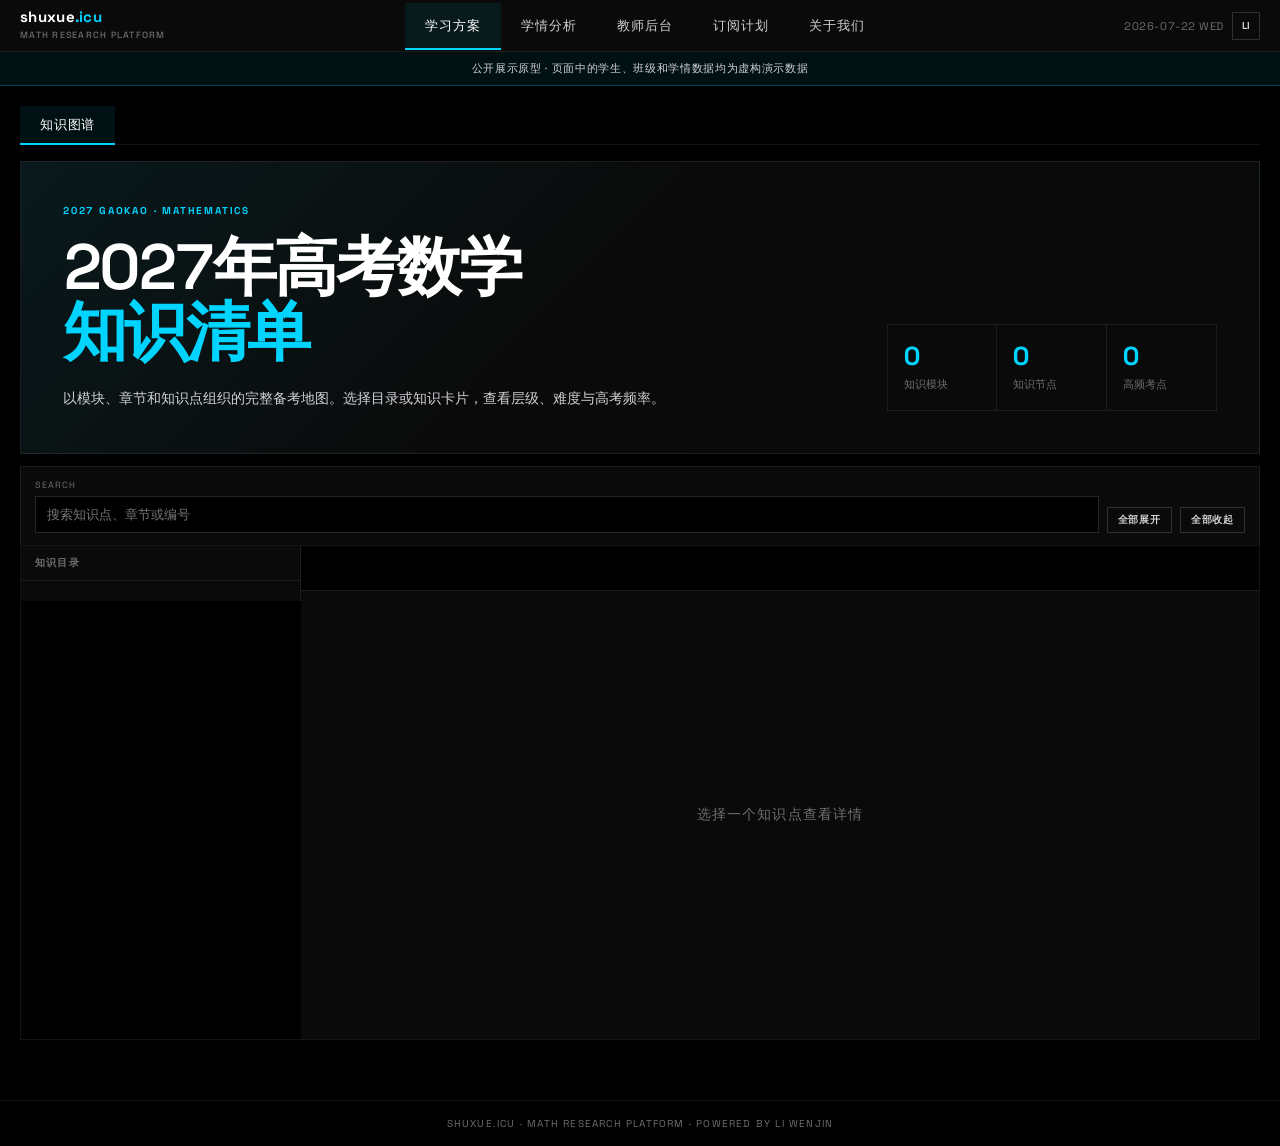
==== commit 1d3845ca: "修复知识 CMS 页面文件编码" ====
--- a/website/index.html
+++ b/website/index.html
@@ -352,100 +352,542 @@
 
       <!-- 上传区域 -->
       <div class="upload-zone" id="upload-zone">
-        <div class="upload-��y��-��k�w��A�����􉙕�е����	��������������������􉙕�еم�����3�VЀ���6'���������𽱤�4(�����������հ�4(��������𽑥��4(4(�������������Q4����4(���������؁�������ɥ�������ɐ��4(�����������؁������ѥ�ȵ������Q%H���𽑥��4(�����������؁������ѥ�ȵ�������Q4𽑥��4(�����������؁������ѥ�ȵ��͌���Vg��S���6?��p�
-܃�ǒꯦ�c��L�
-܃��������B𽑥��4(�����������؁������ѥ�ȵ�ɥ������������������ɕ����
-����������������ѕ����ɥ���������������������������ɥ�������ѕ�����ɥ������r ������𽑥��4(�����������؁������ѥ�ȵչ�Ј����ѕ���չ�Ј�ԃ�Ꟗⴃ
-܃�B�����B�B;�>�𽑥��4(�������������ѽ��������ѥ�ȵ�ф����������͡��Q���Р�Q�����&#�6ϖ����R��Σ�0����-P�Q4���ѽ��4(�����������հ������􉙕���ɔ����Ј�4(�������������������������􉙕�е����Aɼ����*�������������������􉙕�еم��չ����ѕ����2�B�������𽱤�4(�������������������������􉙕�е�����ǒꯦ�c��L�����������������􉙕�еم�������6?��s��[��D������𽱤�4(�������������������������􉙕�е�������Ꟗ"�z@�����������������􉙕�еم����n��b����n`������𽱤�4(�������������������������􉙕�е�����Z��W�ǒ������������������􉙕�еم���������v����h������𽱤�4(�������������������������􉙕�е�����Ꟗⷞ���B�����������������􉙕�еم���Դ�����{�Ҵ�
-��俖�������𽱤�4(�������������������������􉙕�е������c�#�R��2�����������������􉙕�еم��չ����ѕ����Ѡ��N7��P������𽱤�4(�������������������������􉙕�е�������r'����������������������􉙕�еم������Ј���������𽱤�4(�����������հ�4(��������𽑥��4(4(�������������A$����4(���������؁�������ɥ�������ɐ��4(�����������؁������ѥ�ȵ������Q%H���𽑥��4(�����������؁������ѥ�ȵ�������A$𽑥��4(�����������؁������ѥ�ȵ��͌����O�z�2[�VÚ6��r7�*��
-܃�Vg��S�VÚ6��:��>�𽑥��4(�����������؁������ѥ�ȵ�ɥ������������������ɕ����
-������������������������ɥ������r#���������𽑥��4(�����������؁������ѥ�ȵչ�Ј��2'���R��-?������
-܃
-����Ŀ���𽑥��4(�������������ѽ��������ѥ�ȵ�ф����������͡��Q���Р�A$��r7�*��r�RϢ�ߖ���������IEUMP�--ML���ѽ��4(�����������հ������􉙕���ɔ����Ј�4(�������������������������􉙕�е������c��O�~���������������������􉙕�еم���IMQ�հ�A$������𽱤�4(�������������������������􉙕�е�����~����n���������������������􉙕�еم�����O�z�2X�)M=8������𽱤�4(�������������������������􉙕�е���������c�޿�������������������􉙕�еم����������2[�VÚ6�������𽱤�4(�������������������������􉙕�е���������*��F(�����������������􉙕�еم����ǚV?�k�B#�VÚ6�������𽱤�4(�������������������������􉙕�е�����VÚ6��2�����������������􉙕�еم���
-��,���,���力c�~|������𽱤�4(�������������������������􉙕�е����M1�����������������􉙕�еم�����Ԕ��>��R���������𽱤�4(�������������������������􉙕�е������k�"ۚr7�*������������������􉙕�еم���
-���,�����n��"�������𽱤�4(�����������հ�4(��������𽑥��4(������𽑥��4(4(������������M幕ɝ䀴��4(�������؁�����􉅑��͕�ѥ����4(������������5=0�
-܁Me9I-d���4(���������؁�����􉅑�����܈�4(�����������؁�����􉅑���������4(�������������؁�����􉅑�����ѕȈ�𽑥��4(�������������؁�����􉅑��������I5%U4𽑥��4(�������������؁�����􉅑��ɽ�����nۦ^���o�:ߖ������7����-�B��W�Vg�� �����3���VÚ6���'������𽑥��4(����������𽑥��4(�����������؁�����􉅑����ɽ܈��H𽑥��4(�����������؁�����􉅑���������4(�������������؁�����􉅑�����ѕȈ�𽑥��4(�������������؁�����􉅑��������ML𽑥��4(�������������؁�����􉅑��ɽ��������b����2[����-���Aɼ�Q�����r#��`�����ϖ�k�:æ-G����W�N8𽑥��4(����������𽑥��4(�����������؁�����􉅑����ɽ܈��H𽑥��4(�����������؁�����􉅑���������4(�������������؁�����􉅑�����ѕȈ�𽑥��4(�������������؁�����􉅑��������Q�A$𽑥��4(�������������؁�����􉅑��ɽ�����VÚ6��>c�:Ò�+������ǚV?��O�z�2[�VÚ6������c����6W��ߖ"��ڛ�ƀ𽑥��4(����������𽑥��4(��������𽑥��4(������𽑥��4(4(���������������ɔ�5��ɥ�����4(�������؁�����􉵅�ɥ�͕�ѥ����4(�����������QUI�5QI%`���4(���������х���������􉵅�ɥ�х�����4(�����������ѡ����4(����������������4(���������������Ѡ���屔�ݥ�Ѡ��Ȕ��QUI�Ѡ�4(���������������Ѡ���屔�ݥ�Ѡ��䔈�I�Ѡ�4(���������������Ѡ���屔�ݥ�Ѡ��䔈�AI<�Ѡ�4(���������������Ѡ���屔�ݥ�Ѡ��䔈�Q4�Ѡ�4(���������������Ѡ���屔�ݥ�Ѡ��Ĕ��A$�Ѡ�4(����������������4(�����������ѡ����4(�����������щ����4(�����������������ѐ������􉍅Ј�EUMQ%=8�	9,�ѐ��ѐ��ѐ��ѐ��ѐ��ѐ��ѐ��ѐ��ѐ�����4(�����������������ѐ�������ɽܵ���������c��O��?�� �ѐ��ѐ������􉱥��еم�������^��ѐ��ѐ������􉍡������"x�ѐ��ѐ������􉍡������"x�ѐ��ѐ������􉍡������"x�ѐ�����4(�����������������ѐ�������ɽܵ���������c�n��"o����ѐ��ѐ������􉹼�����ѐ��ѐ������􉍡������rL�ѐ��ѐ������􉍡������rL�ѐ��ѐ������􉹼�����ѐ�����4(�����������������ѐ�������ɽܵ��������&�-?��+���ѐ��ѐ������􉱥��еم���Ŀ�^��ѐ��ѐ������􉱥��еم�������^��ѐ��ѐ������􉍡������"x�ѐ��ѐ������􉹼�����ѐ�����4(�����������������ѐ�������ɽܵ��������6?��s��[��D�ѐ��ѐ������􉹼�����ѐ��ѐ������􉹼�����ѐ��ѐ������􉍡������rL�ѐ��ѐ������􉹼�����ѐ�����4(4(�����������������ѐ������􉍅Ј�-9=]1-�-IA �ѐ��ѐ��ѐ��ѐ��ѐ��ѐ��ѐ��ѐ��ѐ�����4(�����������������ѐ�������ɽܵ��������n���ǚ~��r,�ѐ��ѐ������􉍡������rL�ѐ��ѐ������􉍡������rL�ѐ��ѐ������􉍡������rL�ѐ��ѐ������􉍡������rL�ѐ�����4(�����������������ѐ�������ɽܵ��������*-�
-�Σ����ѐ��ѐ������􉹼�����ѐ��ѐ������􉍡������rL�ѐ��ѐ������􉍡������rL�ѐ��ѐ������􉹼�����ѐ�����4(�����������������ѐ�������ɽܵ���������O�z�2X�)M=8�ѐ��ѐ������􉹼�����ѐ��ѐ������􉹼�����ѐ��ѐ������􉹼�����ѐ��ѐ������􉍡������rL�ѐ�����4(4(�����������������ѐ������􉍅Ј�91eQ%-L�ѐ��ѐ��ѐ��ѐ��ѐ��ѐ��ѐ��ѐ��ѐ�����4(�����������������ѐ�������ɽܵ��������~랆����n`�ѐ��ѐ������􉍡������rL�ѐ��ѐ������􉍡������rL�ѐ��ѐ������􉍡������rL�ѐ��ѐ������􉹼�����ѐ�����4(�����������������ѐ�������ɽܵ���������ǖꛢ�+�Z��*��F(�ѐ��ѐ������􉱥��еم���̿�r �ѐ��ѐ������􉍡������"x�ѐ��ѐ������􉍡������"x�ѐ��ѐ������􉍡������rL�ѐ�����4(�����������������ѐ�������ɽܵ����������-�A�-MX�ѐ��ѐ������􉹼�����ѐ��ѐ������􉍡������rL�ѐ��ѐ������􉍡������rL�ѐ��ѐ������􉍡������rL�ѐ�����4(�����������������ѐ�������ɽܵ��������n��b�k�B#�*��F(�ѐ��ѐ������􉹼�����ѐ��ѐ������􉹼�����ѐ��ѐ������􉍡������rL�ѐ��ѐ������􉍡������rL�ѐ�����4(4(�����������������ѐ������􉍅Ј�$�IY%\�ѐ��ѐ��ѐ��ѐ��ѐ��ѐ��ѐ��ѐ��ѐ�����4(�����������������ѐ�������ɽܵ�������$��-��*��������ѐ��ѐ������􉹼�����ѐ��ѐ������􉍡������rL�ѐ��ѐ������􉍡������rL�ѐ��ѐ������􉹼�����ѐ�����4(�����������������ѐ�������ɽܵ��������������c�#�b�"\�ѐ��ѐ������􉹼�����ѐ��ѐ������􉍡������rL�ѐ��ѐ������􉍡������rL�ѐ��ѐ������􉹼�����ѐ�����4(�����������������ѐ�������ɽܵ��������������ꛦb#���ѐ��ѐ������􉹼�����ѐ��ѐ������􉍡������>���-�ѐ��ѐ������􉍡������>���-�ѐ��ѐ������􉹼�����ѐ�����4(4(�����������������ѐ������􉍅Ј�5Q!=L�ѐ��ѐ��ѐ��ѐ��ѐ��ѐ��ѐ��ѐ��ѐ�����4(�����������������ѐ�������ɽܵ��������Z��W�~��r,�ѐ��ѐ������􉍡������rL�ѐ��ѐ������􉍡������rL�ѐ��ѐ������􉍡������rL�ѐ��ѐ������􉍡������rL�ѐ�����4(�����������������ѐ�������ɽܵ��������"o���-���k��'�Z��T�ѐ��ѐ������􉹼�����ѐ��ѐ������􉍡������rL�ѐ��ѐ������􉍡������rL�ѐ��ѐ������􉹼�����ѐ�����4(�����������������ѐ�������ɽܵ������������c�޿���VÚ6��ѐ��ѐ������􉹼�����ѐ��ѐ������􉹼�����ѐ��ѐ������􉹼�����ѐ��ѐ������􉍡������rL�ѐ�����4(4(�����������������ѐ������􉍅Ј�Q�MIY%-L�ѐ��ѐ��ѐ��ѐ��ѐ��ѐ��ѐ��ѐ��ѐ�����4(�����������������ѐ�������ɽܵ�������IMQ�հ�A$�ѐ��ѐ������􉹼�����ѐ��ѐ������􉹼�����ѐ��ѐ������􉹼�����ѐ��ѐ������􉍡������rL�ѐ�����4(�����������������ѐ�������ɽܵ��������ǚV?�VÚ6��2�ѐ��ѐ������􉹼�����ѐ��ѐ������􉹼�����ѐ��ѐ������􉹼�����ѐ��ѐ������􉍡������rL�ѐ�����4(�����������������ѐ�������ɽܵ���������k�"ۚVÚ6��r7�*��ѐ��ѐ������􉹼�����ѐ��ѐ������􉹼�����ѐ��ѐ������􉹼�����ѐ��ѐ������􉍡������rL�ѐ�����4(�����������������ѐ�������ɽܵ�������M1���w�jp�ѐ��ѐ������􉹼�����ѐ��ѐ������􉹼�����ѐ��ѐ������􉱥��еم����Ѡ�ѐ��ѐ������􉍡�������Ԕ�ѐ�����4(�����������щ����4(���������х����4(������𽑥��4(4(�����������D����4(�������؁�����􉙅ĵ͕�ѥ����4(�����������D���4(���������؁�����􉙅ĵ�ѕ�����������ѡ�̹�����1��йѽ��������������4(�����������؁�����􉙅ĵĈ��7���&#�r'����#�fC�"۾�|�����������􉙅ĵѽ�������������𽑥��4(�����������؁�����􉙅ĵ����7���&#�>���?��#��c��O�� �æ�`��^���'��~��r/�~����n���ǎ�~랆����nc�Ϛ����r#��ǖꛖ"�zC�	�����3�VӢ���^��-������?��#�*���^��r�fC�fC�"ێ-�6�꜁Aɼ��>�����R�^��fC����R��J0�$�������𽑥��4(��������𽑥��4(���������؁�����􉙅ĵ�ѕ�����������ѡ�̹�����1��йѽ��������������4(�����������؁�����􉙅ĵĈ�������#�>��v��BG�Vg��#�Rۢ���|�����������􉙅ĵѽ�������������𽑥��4(�����������؁�����􉙅ĵ���͡��Ք���ԃ��k��7���Vg��S�ޗ�ߖ�ϖ>þ�3��7�b������G�~確��r�z�-�>3�-?�R���[������v��BD�,��ȃ����R�j�����G���Rۢ��~確��-�"G���Vg��#�>C��o�������F���c������"�zC�ޗ�߾�3��3���B#���𽑥��4(��������𽑥��4(���������؁�����􉙅ĵ�ѕ�����������ѡ�̹�����1��йѽ��������������4(�����������؁�����􉙅ĵĈ�Q�����&#�Ꟗⷖ�-��W��{�ҷ��|�����������􉙅ĵѽ�������������𽑥��4(�����������؁�����􉙅ĵ���Q�����&#��c����ԃ�Ꟗⷎ-���-���"�2$�
-��俖Ꟗⴿ�r#��{�ҷ��3��+�f@�����Ꟗⷎ-����-�����Ꟗⷖ�뢺��S���V�*���k�"؁�ѕ��ɥ͔��Z皆#�𽑥��4(��������𽑥��4(���������؁�����􉙅ĵ�ѕ�����������ѡ�̹�����1��йѽ��������������4(�����������؁�����􉙅ĵĈ�A$��VÚ6���-��W��w���jC���B#����|�����������􉙅ĵѽ�������������𽑥��4(�����������؁�����􉙅ĵ����&�r$�A$���O�-�VÚ6���?��'��-�ǚV?��hĤ�����R��O�B7�K�2��B5%��lȤ��ߒ�O�"C�K��'�꜡��-���l̤��>��꟒�����K�k�B#������-�:��/�>����"��VÚ6���7�-��O�	A$����>��6?����������BG�>C�>[�J3�7�:#�v�𽑥��4(��������𽑥��4(���������؁�����􉙅ĵ�ѕ�����������ѡ�̹�����1��йѽ��������������4(�����������؁�����􉙅ĵĈ���Ӓ�c�*c�&���-��W�����_��|�����������􉙅ĵѽ�������������𽑥��4(�����������؁�����􉙅ĵ�����Ӓ�`��r#��܃\��þ�#�4˒⫚r#��'��3�n��O��8��ܔ��*c�&��	Aɼ���Ӓ�`�
-���þ�#�:|�
-�����'��1Q������Ӓ�`�
-�İ��þ�#�:|�
-�Ȱ����'�-��Ӓ�c�ⷦS�>�������#�2'��˒���R��r#����&��-?��'�𽑥��4(��������𽑥��4(������𽑥��4(����𽑥��4(4(��������������ϒ�;�"G��#�6k�������ϒ�;��$�����􀴴�4(�����؁������������������������Ј�4(�������������C���"��v�����4(�������؁�������Ո���؈���􉅉��е�Չ��؈�4(�����������ѽ���������Ո���ص�Ѹ���ѥٔ����ф��Ո􉉱�����6k������ѽ��4(�����������ѽ���������Ո���ص�Ѹ����ф��Ո􉅉��ѥ������ϒ�8���ѽ��4(������𽑥��4(4(������������6k�����C��Ԁ���4(�������؁�������Ո��������ѥٔ������Ո�������4(���������؁�����􉉱��������Ȉ�4(�������������	1=-�
-܁IQ%-1�I-!%Y���4(�����������؁�����􉉱������ѕȵ��Ȉ�4(�������������؁�����􉙥�ѕȵ�ɽ����4(��������������񱅉��������􉙥�ѕȵ�������Q-𽱅����4(���������������͕���Ё��􉉱���х�����ѕȈ������􉙥�ѕȵ͕���Ј�4(������������������ѥ���م�Ք��10��ѥ���4(���������������͕�����4(������������𽑥��4(�������������؁�����􉙥�ѕȵ�ɽ����4(��������������񱅉��������􉙥�ѕȵ�������-P𽱅����4(���������������͕���Ё��􉉱�����е���ѕȈ������􉙥�ѕȵ͕���Ј�4(������������������ѥ���م�Ք��10��ѥ���4(���������������͕�����4(������������𽑥��4(�������������؁�����􉉱����х�̵��ɥ���4(����������������������􉉱�����չЈ���������IQ%-1L4(������������𽑥��4(����������𽑥��4(��������𽑥��4(���������؁��􉉱������Ј������􉉱������Ј�𽑥��4(���������؁��􉉱�����х���������􉉱�����х������屔􉑥�����鹽����𽑥��4(������𽑥��4(4(������������ϒ�;��C��Ԁ���4(�������؁�������Ո�����������Ո�����ѥ�����4(���������؁�����􉅉��е�����Ȉ�4(�������������	=UP�
-܁͡��Ք�������4(��������𽑥��4(���������؁�����􉅉��е���ѕ�Ј�4(�����������؁�����􉅉��е͕�ѥ����4(����������������ă
-܁A1Q=I4���4(���������������͡��Ք���ԃ�b���c��VÖ���Vg��S�ޗ��s����ϖ>þ�3�n��c��O����B��Z��W��O��-��*�����O��������VÚ6��"�zC��;����O����4(�������������؁�����􉅉��ех�̈�4(��������������������������х���EUMQ%=8�	9,������4(��������������������������х���5Q!=�1%������4(��������������������������х���$�%9-MP������4(��������������������������х���91eQ%-L������4(��������������������������х���	1=-������4(������������𽑥��4(����������𽑥��4(�����������؁�����􉅉��е͕�ѥ����4(����������������ȃ
-܁M%-8�MeMQ4���4(�����������������G��W�f���\����^��n���-����^��r��H����^��bӖ�Ā���ⷢ.ǚ�ߚ:H����-���W�^���������_��L�����'��力c�"�6����4(�������������؁���ѡ�����ݥэ��Ȉ�������ѡ�����ݥэ��Ȉ�𽑥��4(�������������؁�����􉅉��е������ɥ���4(���������������؁������������ѕ���4(�������������������������������������--9P������4(���������������������������������م����������������еم������-�-������4(��������������𽑥��4(���������������؁������������ѕ���4(�������������������������������������	-������4(���������������������������������م�����������
-܀������ă
-܀�ńńń������4(��������������𽑥��4(���������������؁������������ѕ���4(�������������������������������������=9P������4(���������������������������������م���M�����-ɽѕͬ��ͅ�̵͕ɥ�������4(��������������𽑥��4(���������������؁������������ѕ���4(�������������������������������������	I9������4(���������������������������������م���͡��Ք����������4(��������������𽑥��4(������������𽑥��4(����������𽑥��4(�����������؁�����􉅉��е͕�ѥ����4(����������������̃
-܁UQ!=H���4(����������������v;�Z�-D��P���c��VÖ���Vg��S��O��۾�3�-Ӗ*o��;�R��*�r��&/��ג�c�2[�Vg�������/��3��랮/��O�z�2[�~�����O������4(�������������؁�����􉅉��ех�̈�4(��������������������������х���5Q �U-Q%=8������4(��������������������������х���I=9Q9�X������4(��������������������������х���Q�MQIU-QUI������4(������������𽑥��4(����������𽑥��4(�����������؁�����􉅉��е͕�ѥ����4(����������������Ѓ
-܁Q- �MQ-,���4(����������������&7�����k�꼁!Q50�-ML�)L���-�Q�`���-����̀���B;�����iA�ѡ�����ͬ���114����VÚ6���i)L�͍�������)M=8�M��������4(����������𽑥��4(��������𽑥��4(������𽑥��4(����𽑥��4(4(��𽵅���4(4(���������עh����4(��񙽽ѕȁ�����􉙽�ѕȈ�4(�������͡��Ք���ԃ
-܁5Q �IMI- �A1Q=I4�
-܁A=]I�	d�1$�]9)%8���4(��𽙽�ѕ��4(4(���͍ɥ�Ё�Ɍ�̽ѡ���̹������������̴Ĉ��͍ɥ���4(���͍ɥ�Ё�Ɍ�̽��ф�������������̴Ĉ��͍ɥ���4(���͍ɥ�Ё�Ɍ�̽���ݱ��������ѕ�й������������̴Ĉ��͍ɥ���4(���͍ɥ�Ё�Ɍ�̽�����̹������������̴Ȉ��͍ɥ���(���͍ɥ�Ё�Ɍ�̽����������������̴Ԉ��͍ɥ���(𽉽���4(�ѵ��4+        <div class="upload-zone-inner">
+          <div class="upload-icon">DROP FILES HERE</div>
+          <div class="upload-sub">or click to select</div>
+          <div class="upload-types">PNG · JPG · PDF · DOCX · TXT · MD</div>
+        </div>
+        <input type="file" id="file-input" multiple accept=".png,.jpg,.jpeg,.bmp,.webp,.pdf,.docx,.doc,.txt,.md,.markdown" style="display:none">
+      </div>
+
+      <!-- 已上传文件列表 -->
+      <div class="chart-card full" id="uploaded-files-card" style="display:none">
+        <div class="chart-header">
+          <h3>UPLOADED FILES</h3>
+          <div class="upload-actions">
+            <button class="btn-accent" onclick="processAllFiles()" data-tier-lock="pro">PROCESS ALL</button>
+            <button class="btn-ghost" onclick="clearUploads()">CLEAR</button>
+          </div>
+        </div>
+        <div class="file-list" id="file-list"></div>
+      </div>
+
+      <!-- 处理结果 -->
+      <div class="chart-card full" id="process-results-card" style="display:none">
+        <div class="chart-header">
+          <h3>EXTRACTION RESULTS</h3>
+          <span class="chart-badge green" id="results-count-badge">0 ITEMS</span>
+        </div>
+        <div class="results-list" id="results-list"></div>
+      </div>
+
+      <!-- 标准格式编辑器 -->
+      <div class="chart-card full" id="format-editor-card" style="display:none">
+        <div class="chart-header">
+          <h3 id="editor-title">FORMAT EDITOR</h3>
+          <div class="editor-actions">
+            <button class="btn-accent" onclick="saveFromEditor()">SAVE</button>
+            <button class="btn-ghost" onclick="closeEditor()">CLOSE</button>
+          </div>
+        </div>
+
+        <!-- 题目编辑表单 -->
+        <div class="editor-form" id="question-editor" style="display:none">
+          <div class="form-grid">
+            <div class="form-field">
+              <label>ID</label>
+              <input type="text" id="ed-id" readonly class="field-readonly">
+            </div>
+            <div class="form-field">
+              <label>MODULE</label>
+              <select id="ed-module">
+                <option value="FUNC">FUNC · 函数与导数</option>
+                <option value="GEOM">GEOM · 几何与向量</option>
+                <option value="ALGE">ALGE · 代数与不等式</option>
+                <option value="PROB">PROB · 概率与统计</option>
+                <option value="CALC">CALC · 微积分初步</option>
+              </select>
+            </div>
+            <div class="form-field">
+              <label>DIFFICULTY</label>
+              <select id="ed-difficulty">
+                <option value="1">LV.1 基础</option>
+                <option value="2">LV.2 简单</option>
+                <option value="3">LV.3 中等</option>
+                <option value="4">LV.4 较难</option>
+                <option value="5">LV.5 困难</option>
+              </select>
+            </div>
+            <div class="form-field">
+              <label>TYPE</label>
+              <select id="ed-type">
+                <option value="choice">CHOICE · 选择题</option>
+                <option value="fill">FILL · 填空题</option>
+                <option value="solve">SOLVE · 解答题</option>
+                <option value="proof">PROOF · 证明题</option>
+              </select>
+            </div>
+          </div>
+
+          <div class="form-field full-width">
+            <label>STEM · 题干</label>
+            <textarea id="ed-stem" rows="4" placeholder="输入题干，公式用 $LaTeX$ 包裹"></textarea>
+            <div class="latex-preview" id="stem-preview"></div>
+          </div>
+
+          <div class="form-field full-width" id="options-section">
+            <label>OPTIONS · 选项（选择题）</label>
+            <div class="options-grid" id="ed-options">
+              <div class="option-row">
+                <span class="option-label">A</span>
+                <input type="text" class="option-input" data-label="A" placeholder="选项内容，公式用 $LaTeX$">
+              </div>
+              <div class="option-row">
+                <span class="option-label">B</span>
+                <input type="text" class="option-input" data-label="B" placeholder="选项内容，公式用 $LaTeX$">
+              </div>
+              <div class="option-row">
+                <span class="option-label">C</span>
+                <input type="text" class="option-input" data-label="C" placeholder="选项内容，公式用 $LaTeX$">
+              </div>
+              <div class="option-row">
+                <span class="option-label">D</span>
+                <input type="text" class="option-input" data-label="D" placeholder="选项内容，公式用 $LaTeX$">
+              </div>
+            </div>
+          </div>
+
+          <div class="form-grid">
+            <div class="form-field">
+              <label>ANSWER · 答案</label>
+              <input type="text" id="ed-answer" placeholder="选择题给字母，填空题给值">
+            </div>
+            <div class="form-field full-width">
+              <label>ANALYSIS · 解析</label>
+              <textarea id="ed-analysis" rows="3" placeholder="解析步骤，公式用 $LaTeX$"></textarea>
+            </div>
+          </div>
+
+          <div class="form-field full-width">
+            <label>TAGS · 标签</label>
+            <input type="text" id="ed-tags" placeholder="逗号分隔，如：导数,极值,恒成立">
+          </div>
+
+          <div class="form-field full-width">
+            <label>KNOWLEDGE POINTS · 知识点</label>
+            <input type="text" id="ed-kp" placeholder="逗号分隔，如：FUNC-02-02-01">
+          </div>
+
+          <div class="form-grid">
+            <div class="form-field">
+              <label>SOURCE TYPE</label>
+              <select id="ed-source-type">
+                <option value="真题">真题</option>
+                <option value="模拟">模拟</option>
+                <option value="教案">教案</option>
+                <option value="自编">自编</option>
+                <option value="手写笔记">手写笔记</option>
+              </select>
+            </div>
+            <div class="form-field">
+              <label>YEAR</label>
+              <input type="number" id="ed-source-year" min="2000" value="2024">
+            </div>
+            <div class="form-field">
+              <label>REGION</label>
+              <input type="text" id="ed-source-region" placeholder="全国I卷等">
+            </div>
+          </div>
+        </div>
+
+        <!-- 方法编辑表单 -->
+        <div class="editor-form" id="method-editor" style="display:none">
+          <div class="form-grid">
+            <div class="form-field">
+              <label>ID</label>
+              <input type="text" id="ed-m-id" readonly class="field-readonly">
+            </div>
+            <div class="form-field">
+              <label>NAME · 方法名称</label>
+              <input type="text" id="ed-m-name" placeholder="如：裂项相消法">
+            </div>
+            <div class="form-field">
+              <label>CATEGORY · 分类</label>
+              <input type="text" id="ed-m-category" placeholder="如：数列求和">
+            </div>
+            <div class="form-field">
+              <label>MODULE</label>
+              <select id="ed-m-module">
+                <option value="FUNC">FUNC · 函数与导数</option>
+                <option value="GEOM">GEOM · 几何与向量</option>
+                <option value="ALGE">ALGE · 代数与不等式</option>
+                <option value="PROB">PROB · 概率与统计</option>
+                <option value="CALC">CALC · 微积分初步</option>
+              </select>
+            </div>
+          </div>
+
+          <div class="form-field full-width">
+            <label>PRINCIPLE · 原理</label>
+            <textarea id="ed-m-principle" rows="2" placeholder="一句话概括方法原理"></textarea>
+          </div>
+
+          <div class="form-field full-width">
+            <label>STEPS · 解题步骤</label>
+            <div id="ed-m-steps" class="steps-editor">
+              <div class="step-row"><span class="step-num">01</span><input type="text" class="step-input" placeholder="步骤1"></div>
+              <div class="step-row"><span class="step-num">02</span><input type="text" class="step-input" placeholder="步骤2"></div>
+              <div class="step-row"><span class="step-num">03</span><input type="text" class="step-input" placeholder="步骤3"></div>
+              <div class="step-row"><span class="step-num">04</span><input type="text" class="step-input" placeholder="步骤4"></div>
+              <div class="step-row"><span class="step-num">05</span><input type="text" class="step-input" placeholder="步骤5"></div>
+            </div>
+            <button class="btn-ghost" onclick="addStep()">+ ADD STEP</button>
+          </div>
+
+          <div class="form-field full-width">
+            <label>COMMON FORMS · 常见形式</label>
+            <textarea id="ed-m-forms" rows="3" placeholder="公式模板，每行一个，用 $LaTeX$"></textarea>
+          </div>
+
+          <div class="form-field full-width">
+            <label>PITFALLS · 易错点</label>
+            <textarea id="ed-m-pitfalls" rows="2" placeholder="每行一个易错点"></textarea>
+          </div>
+
+          <div class="form-grid">
+            <div class="form-field">
+              <label>KEYWORDS · 关键词</label>
+              <input type="text" id="ed-m-keywords" placeholder="逗号分隔">
+            </div>
+            <div class="form-field">
+              <label>APPLICABLE TYPES</label>
+              <input type="text" id="ed-m-types" placeholder="choice, fill, solve, proof">
+            </div>
+            <div class="form-field">
+              <label>DIFFICULTY RANGE</label>
+              <input type="text" id="ed-m-drange" placeholder="3-5">
+            </div>
+          </div>
+        </div>
+      </div>
+
+      <!-- 审核队列 -->
+      <div class="chart-card full">
+        <div class="chart-header">
+          <h3>审核队列</h3>
+          <span class="chart-badge green">AUTO INGEST</span>
+        </div>
+        <div class="review-list" id="review-list"></div>
+      </div>
+
+      <!-- 审核详情预览 -->
+      <div class="chart-card full" id="review-detail-card" style="display:none">
+        <div class="chart-header">
+          <h3 id="review-detail-title">ITEM DETAIL</h3>
+          <div class="review-actions">
+            <button class="btn-approve" onclick="approveItem()" data-tier-lock="pro">APPROVE</button>
+            <button class="btn-reject" onclick="rejectItem()">REJECT</button>
+            <button class="btn-edit" onclick="editItem()" data-tier-lock="pro">EDIT</button>
+          </div>
+        </div>
+        <div class="review-detail-content" id="review-detail-content"></div>
+      </div>
+    </div>
+
+    <!-- ===== 订阅计划 ===== -->
+    <div class="page" id="page-pricing">
+      <div class="pricing-hero">
+        <h2>PRICING</h2>
+        <p>教研工具平台 · 不面向学生 · 数据驱动教学 · 合规运营</p>
+      </div>
+
+      <div class="tier-toggle">
+        <button class="active" onclick="switchBilling('monthly')">MONTHLY</button>
+        <button onclick="switchBilling('yearly')">YEARLY · SAVE 17%</button>
+      </div>
+
+      <div class="pricing-grid">
+        <!-- FREE -->
+        <div class="pricing-card">
+          <div class="tier-name">TIER 01</div>
+          <div class="tier-label">FREE</div>
+          <div class="tier-desc">教研入门 · 零成本体验核心功能</div>
+          <div class="tier-price"><span class="currency">¥</span>0<span class="period">/月</span></div>
+          <div class="tier-unit">永久免费 · 无需付费</div>
+          <button class="tier-cta" onclick="showToast('免费版无需注册，直接使用')">START FREE</button>
+          <ul class="feature-list">
+            <li><span class="feat-key">题库浏览</span><span class="feat-val">10 题/日</span></li>
+            <li><span class="feat-key">知识图谱</span><span class="feat-val">仅查看</span></li>
+            <li><span class="feat-key">学情分析</span><span class="feat-val limit">3 次/月</span></li>
+            <li><span class="feat-key">AI 审核</span><span class="feat-val limit">--</span></li>
+            <li><span class="feat-key">方法模板</span><span class="feat-val">仅查看</span></li>
+            <li><span class="feat-key">文件上传</span><span class="feat-val">1 次/日</span></li>
+            <li><span class="feat-key">数据导出</span><span class="feat-val limit">--</span></li>
+            <li><span class="feat-key">Blog</span><span class="feat-val unlimited">完整访问</span></li>
+          </ul>
+        </div>
+
+        <!-- PRO (Featured) -->
+        <div class="pricing-card featured">
+          <div class="tier-name">TIER 02</div>
+          <div class="tier-label">PRO</div>
+          <div class="tier-desc">个人教师 · 全功能解锁 · AI 驱动教研</div>
+          <div class="tier-price"><span class="currency">¥</span><span id="pro-price">49</span><span class="period" id="pro-period">/月</span></div>
+          <div class="tier-unit" id="pro-unit">单座席 · 按月计费</div>
+          <button class="tier-cta" onclick="showToast('Pro 版即将开放注册')">GET PRO</button>
+          <ul class="feature-list">
+            <li><span class="feat-key">题库浏览</span><span class="feat-val unlimited">无限</span></li>
+            <li><span class="feat-key">知识图谱</span><span class="feat-val">查看 + 注解</span></li>
+            <li><span class="feat-key">学情分析</span><span class="feat-val unlimited">无限 + PDF</span></li>
+            <li><span class="feat-key">AI 审核</span><span class="feat-val unlimited">无限 · 优先队列</span></li>
+            <li><span class="feat-key">方法模板</span><span class="feat-val">查看 + 创建</span></li>
+            <li><span class="feat-key">文件上传</span><span class="feat-val">批量 · 10 次/日</span></li>
+            <li><span class="feat-key">数据导出</span><span class="feat-val">CSV + PDF</span></li>
+            <li><span class="feat-key">Blog</span><span class="feat-val">完整 + 草稿</span></li>
+          </ul>
+        </div>
+
+        <!-- TEAM -->
+        <div class="pricing-card">
+          <div class="tier-name">TIER 03</div>
+          <div class="tier-label">TEAM</div>
+          <div class="tier-desc">教研组协作 · 共享题库 · 统一管理</div>
+          <div class="tier-price"><span class="currency">¥</span><span id="team-price">199</span><span class="period" id="team-period">/月</span></div>
+          <div class="tier-unit" id="team-unit">5 座席 · 含管理后台</div>
+          <button class="tier-cta" onclick="showToast('Team 版即将开放注册')">GET TEAM</button>
+          <ul class="feature-list">
+            <li><span class="feat-key">Pro 全功能</span><span class="feat-val unlimited">包含</span></li>
+            <li><span class="feat-key">共享题库</span><span class="feat-val">组内协作编辑</span></li>
+            <li><span class="feat-key">组级分析</span><span class="feat-val">团队仪表盘</span></li>
+            <li><span class="feat-key">方法共享</span><span class="feat-val">组模板流通</span></li>
+            <li><span class="feat-key">座席管理</span><span class="feat-val">5-20 增购 ¥39/席</span></li>
+            <li><span class="feat-key">优先支持</span><span class="feat-val unlimited">24h 响应</span></li>
+            <li><span class="feat-key">私有部署</span><span class="feat-val limit">--</span></li>
+          </ul>
+        </div>
+
+        <!-- API -->
+        <div class="pricing-card">
+          <div class="tier-name">TIER 04</div>
+          <div class="tier-label">API</div>
+          <div class="tier-desc">结构化数据服务 · 教研数据接口</div>
+          <div class="tier-price"><span class="currency">¥</span>500<span class="period">/月起</span></div>
+          <div class="tier-unit">按调用量计费 · ¥0.01/次</div>
+          <button class="tier-cta" onclick="showToast('API 服务需申请审核')">REQUEST ACCESS</button>
+          <ul class="feature-list">
+            <li><span class="feat-key">题库查询</span><span class="feat-val">RESTful API</span></li>
+            <li><span class="feat-key">知识图谱</span><span class="feat-val">结构化 JSON</span></li>
+            <li><span class="feat-key">解题路径</span><span class="feat-val">步骤化数据</span></li>
+            <li><span class="feat-key">学情报告</span><span class="feat-val">脱敏聚合数据</span></li>
+            <li><span class="feat-key">数据包</span><span class="feat-val">¥2K-10K/主题域</span></li>
+            <li><span class="feat-key">SLA</span><span class="feat-val">99.5% 可用性</span></li>
+            <li><span class="feat-key">定制服务</span><span class="feat-val">¥20K+ 项目制</span></li>
+          </ul>
+        </div>
+      </div>
+
+      <!-- ADE Synergy -->
+      <div class="ade-section">
+        <h3>ADE MODEL · SYNERGY</h3>
+        <div class="ade-flow">
+          <div class="ade-block">
+            <div class="ade-letter">D</div>
+            <div class="ade-name">FREEMIUM</div>
+            <div class="ade-role">零门槛获客<br>免费层吸引教师<br>行为数据沉淀资产</div>
+          </div>
+          <div class="ade-arrow">→</div>
+          <div class="ade-block">
+            <div class="ade-letter">A</div>
+            <div class="ade-name">SAAS</div>
+            <div class="ade-role">订阅转化核心<br>Pro/Team 月付<br>稳定现金流引擎</div>
+          </div>
+          <div class="ade-arrow">→</div>
+          <div class="ade-block">
+            <div class="ade-letter">E</div>
+            <div class="ade-name">DATA API</div>
+            <div class="ade-role">数据变现上层<br>脱敏结构化数据<br>高客单价利润池</div>
+          </div>
+        </div>
+      </div>
+
+      <!-- Feature Matrix -->
+      <div class="matrix-section">
+        <h3>FEATURE MATRIX</h3>
+        <table class="matrix-table">
+          <thead>
+            <tr>
+              <th style="width:22%">FEATURE</th>
+              <th style="width:19%">FREE</th>
+              <th style="width:19%">PRO</th>
+              <th style="width:19%">TEAM</th>
+              <th style="width:21%">API</th>
+            </tr>
+          </thead>
+          <tbody>
+            <tr><td class="cat">QUESTION BANK</td><td></td><td></td><td></td><td></td></tr>
+            <tr><td class="row-label">题库浏览</td><td class="limit-val">10/日</td><td class="check">∞</td><td class="check">∞</td><td class="check">∞</td></tr>
+            <tr><td class="row-label">题目创建</td><td class="no">--</td><td class="check">✓</td><td class="check">✓</td><td class="no">--</td></tr>
+            <tr><td class="row-label">批量上传</td><td class="limit-val">1/日</td><td class="limit-val">10/日</td><td class="check">∞</td><td class="no">--</td></tr>
+            <tr><td class="row-label">协作编辑</td><td class="no">--</td><td class="no">--</td><td class="check">✓</td><td class="no">--</td></tr>
+
+            <tr><td class="cat">KNOWLEDGE GRAPH</td><td></td><td></td><td></td><td></td></tr>
+            <tr><td class="row-label">图谱查看</td><td class="check">✓</td><td class="check">✓</td><td class="check">✓</td><td class="check">✓</td></tr>
+            <tr><td class="row-label">节点注解</td><td class="no">--</td><td class="check">✓</td><td class="check">✓</td><td class="no">--</td></tr>
+            <tr><td class="row-label">结构化 JSON</td><td class="no">--</td><td class="no">--</td><td class="no">--</td><td class="check">✓</td></tr>
+
+            <tr><td class="cat">ANALYTICS</td><td></td><td></td><td></td><td></td></tr>
+            <tr><td class="row-label">基础仪表盘</td><td class="check">✓</td><td class="check">✓</td><td class="check">✓</td><td class="no">--</td></tr>
+            <tr><td class="row-label">深度诊断报告</td><td class="limit-val">3/月</td><td class="check">∞</td><td class="check">∞</td><td class="check">✓</td></tr>
+            <tr><td class="row-label">导出 PDF/CSV</td><td class="no">--</td><td class="check">✓</td><td class="check">✓</td><td class="check">✓</td></tr>
+            <tr><td class="row-label">团队聚合报告</td><td class="no">--</td><td class="no">--</td><td class="check">✓</td><td class="check">✓</td></tr>
+
+            <tr><td class="cat">AI REVIEW</td><td></td><td></td><td></td><td></td></tr>
+            <tr><td class="row-label">AI 自动审核</td><td class="no">--</td><td class="check">✓</td><td class="check">✓</td><td class="no">--</td></tr>
+            <tr><td class="row-label">审核优先队列</td><td class="no">--</td><td class="check">✓</td><td class="check">✓</td><td class="no">--</td></tr>
+            <tr><td class="row-label">置信度阈值</td><td class="no">--</td><td class="check">可调</td><td class="check">可调</td><td class="no">--</td></tr>
+
+            <tr><td class="cat">METHODS</td><td></td><td></td><td></td><td></td></tr>
+            <tr><td class="row-label">方法查看</td><td class="check">✓</td><td class="check">✓</td><td class="check">✓</td><td class="check">✓</td></tr>
+            <tr><td class="row-label">创建自定义方法</td><td class="no">--</td><td class="check">✓</td><td class="check">✓</td><td class="no">--</td></tr>
+            <tr><td class="row-label">解题路径数据</td><td class="no">--</td><td class="no">--</td><td class="no">--</td><td class="check">✓</td></tr>
+
+            <tr><td class="cat">DATA SERVICES</td><td></td><td></td><td></td><td></td></tr>
+            <tr><td class="row-label">RESTful API</td><td class="no">--</td><td class="no">--</td><td class="no">--</td><td class="check">✓</td></tr>
+            <tr><td class="row-label">脱敏数据包</td><td class="no">--</td><td class="no">--</td><td class="no">--</td><td class="check">✓</td></tr>
+            <tr><td class="row-label">定制数据服务</td><td class="no">--</td><td class="no">--</td><td class="no">--</td><td class="check">✓</td></tr>
+            <tr><td class="row-label">SLA 保障</td><td class="no">--</td><td class="no">--</td><td class="limit-val">24h</td><td class="check">99.5%</td></tr>
+          </tbody>
+        </table>
+      </div>
+
+      <!-- FAQ -->
+      <div class="faq-section">
+        <h3>FAQ</h3>
+        <div class="faq-item" onclick="this.classList.toggle('open')">
+          <div class="faq-q">免费版有什么限制？<span class="faq-toggle">+</span></div>
+          <div class="faq-a">免费版可浏览题库（10题/日）、查看知识图谱、基础仪表盘、3次/月深度分析、Blog完整访问。核心浏览功能无期限限制。升级 Pro 可解锁无限使用和 AI 审核。</div>
+        </div>
+        <div class="faq-item" onclick="this.classList.toggle('open')">
+          <div class="faq-q">为什么只面向教师收费？<span class="faq-toggle">+</span></div>
+          <div class="faq-a">shuxue.icu 定位为教研工具平台，不是学科培训机构。双减政策禁止面向 K-12 学生的学科类收费培训。我们为教师提供备课、命题、学情分析工具，完全合规。</div>
+        </div>
+        <div class="faq-item" onclick="this.classList.toggle('open')">
+          <div class="faq-q">Team 版座席如何增购？<span class="faq-toggle">+</span></div>
+          <div class="faq-a">Team 版默认 5 座席。超出部分按 ¥39/座席/月增购，上限 20 座席。超过 20 座席建议联系商务定制 Enterprise 方案。</div>
+        </div>
+        <div class="faq-item" onclick="this.classList.toggle('open')">
+          <div class="faq-q">API 数据如何保证隐私合规？<span class="faq-toggle">+</span></div>
+          <div class="faq-a">所有 API 输出数据经三层脱敏：1) 学生姓名→匿名ID；2) 具体成绩→等级(A/B/C)；3) 班级信息→聚合统计。原始可识别数据不出库。API 许可协议禁止逆向提取和再授权。</div>
+        </div>
+        <div class="faq-item" onclick="this.classList.toggle('open')">
+          <div class="faq-q">年付折扣如何计算？<span class="faq-toggle">+</span></div>
+          <div class="faq-a">年付 = 月价 × 10（免2个月），相当于 17% 折扣。Pro 年付 ¥490（原 ¥588），Team 年付 ¥1,990（原 ¥2,388）。年付中途可退款（按已使用月份扣减）。</div>
+        </div>
+      </div>
+    </div>
+
+    <!-- ===== 关于我们（博客 + 关于） ===== -->
+    <div class="page" id="page-about">
+      <!-- 子导航条 -->
+      <div class="sub-nav" id="about-subnav">
+        <button class="sub-nav-btn active" data-sub="blog">博客</button>
+        <button class="sub-nav-btn" data-sub="aboutinfo">关于</button>
+      </div>
+
+      <!-- 博客子页 -->
+      <div class="sub-page active" id="sub-blog">
+        <div class="blog-header">
+          <h2>BLOG · ARTICLE ARCHIVE</h2>
+          <div class="blog-filter-bar">
+            <div class="filter-group">
+              <label class="filter-label">TAG</label>
+              <select id="blog-tag-filter" class="filter-select">
+                <option value="">ALL</option>
+              </select>
+            </div>
+            <div class="filter-group">
+              <label class="filter-label">CAT</label>
+              <select id="blog-cat-filter" class="filter-select">
+                <option value="">ALL</option>
+              </select>
+            </div>
+            <div class="blog-stats-strip">
+              <span id="blog-count">8</span> ARTICLES
+            </div>
+          </div>
+        </div>
+        <div id="blog-list" class="blog-list"></div>
+        <div id="blog-detail" class="blog-detail" style="display:none;"></div>
+      </div>
+
+      <!-- 关于子页 -->
+      <div class="sub-page" id="sub-aboutinfo">
+        <div class="about-header">
+          <h2>ABOUT · shuxue.icu</h2>
+        </div>
+        <div class="about-content">
+          <div class="about-section">
+            <h3>01 · PLATFORM</h3>
+            <p>shuxue.icu 是高考数学教研工作流平台，集题库管理、方法库、自动入库管线、数据分析于一体。</p>
+            <div class="about-tags">
+              <span class="tag">QUESTION BANK</span>
+              <span class="tag">METHOD LIB</span>
+              <span class="tag">AI INGEST</span>
+              <span class="tag">ANALYTICS</span>
+              <span class="tag">BLOG</span>
+            </div>
+          </div>
+          <div class="about-section">
+            <h3>02 · DESIGN SYSTEM</h3>
+            <p>黑底白字 / 无图标 / 无圆角 / 无阴影 / 中英混排 / 几何无衬线字体 / 三主题切换</p>
+            <div id="theme-switcher" class="theme-switcher"></div>
+            <div class="about-spec-grid">
+              <div class="spec-item">
+                <span class="spec-key">ACCENT</span>
+                <span class="spec-val" id="spec-accent-val">#B91C1C</span>
+              </div>
+              <div class="spec-item">
+                <span class="spec-key">BG</span>
+                <span class="spec-val">#0a0a0a · #111111 · #1a1a1a</span>
+              </div>
+              <div class="spec-item">
+                <span class="spec-key">FONT</span>
+                <span class="spec-val">Space Grotesk, sans-serif</span>
+              </div>
+              <div class="spec-item">
+                <span class="spec-key">BRAND</span>
+                <span class="spec-val">shuxue.icu</span>
+              </div>
+            </div>
+          </div>
+          <div class="about-section">
+            <h3>03 · AUTHOR</h3>
+            <p>李文金 — 高考数学教研专家，致力于用技术手段优化教学流程，建立结构化知识体系。</p>
+            <div class="about-tags">
+              <span class="tag">MATH EDUCATION</span>
+              <span class="tag">FRONTEND DEV</span>
+              <span class="tag">DATA STRUCTURE</span>
+            </div>
+          </div>
+          <div class="about-section">
+            <h3>04 · TECH STACK</h3>
+            <p>前端：纯 HTML/CSS/JS + KaTeX + ECharts / 后端：Python Flask + LLM / 数据：JS schema + JSON Schema</p>
+          </div>
+        </div>
+      </div>
+    </div>
+
+  </main>
+
+  <!-- 页脚 -->
+  <footer class="footer">
+    <p>shuxue.icu · MATH RESEARCH PLATFORM · POWERED BY LI WENJIN</p>
+  </footer>
+
+  <script src="js/themes.js?v=20260723-1"></script>
+  <script src="js/data.js?v=20260723-1"></script>
+  <script src="js/knowledge-content.js?v=20260723-1"></script>
+  <script src="js/charts.js?v=20260723-2"></script>
+  <script src="js/app.js?v=20260723-5"></script>
+</body>
+</html>
--- a/website/css/style.css
+++ b/website/css/style.css
@@ -367,5 +367,1238 @@
 }
 .question-tags { display:flex; gap: 6px; flex-wrap: wrap; }
 .question-stats-row {
-  display:flex; gap:�n:��$z{-���jם�7���f�W��Ɩv�֗FV�3�6V�FW#�v�����Т�7FW��V��f��B�f֖Ǔ�f"���f��B�F�7����f��B�6��S�'��6���#�f"���66V�B��֖��v�GF��#G���Т�7FW֖�WB�f�W���&6�w&�V�C�f"���&r���&�&FW#��6�ƖBf"���Ɩ�R��FF��s�g���6���#�f"���G����f��B�f֖Ǔ�f"���f��B�&�G����РТ�������	�yJ�hȞ�*��������Т�'F��66V�B�Т&6�w&�V�C�G&�7&V�C�&�&FW#��6�ƖBf"���66V�B��ТFF��s�g�g��6���#�f"���66V�B��Тf��B�f֖Ǔ�f"���f��B�F�7����f��B�6��S�'��Т�WGFW"�76��s��fVӲ7W'6�#����FW#�ТG&�6�F���&6�w&�V�B�'3�Ч�Т�'F��66V�C���fW"�&6�w&�V�C�f"���66V�B�F�ғ��Т�'F��v��7B�Т&6�w&�V�C�G&�7&V�C�&�&FW#��6�ƖBf"���Ɩ�R��ТFF��s�g�g��6���#�f"���G��"��Тf��B�f֖Ǔ�f"���f��B�F�7����f��B�6��S�'��Т�WGFW"�76��s��fVӲ7W'6�#����FW#�ТG&�6�F���&6�w&�V�B�'3�Ч�Т�'F��v��7C���fW"�&6�w&�V�C�f"���&r�"���РТ������$��r�������Т�&��rֆVFW"�"�Тf��B�f֖Ǔ�f"���f��B�F�7����f��B�6��S����Т6���#�f"���66V�B���WGFW"�76��s���VӰТ�&v���&�GF�Ӣg��Ч�Т�&��r�f��FW"�&"�ТF�7���f�W��Ɩv�֗FV�3�6V�FW#�v�g��ТFF��s�'��&�&FW"�&�GF�Ӣ�6�ƖBf"���Ɩ�R��Т�&v���&�GF�Ӣ#��Ч�Т�&��r�7FG2�7G&��Тf��B�f֖Ǔ�f"���f��B�F�7����f��B�6��S�'��Т6���#�f"���G��"���&v����VgC�WF�Ч�Т�&��r�Ɨ7B�ТF�7���w&�C�v�'��Ч�Т�&��r�6&B�ТF�7���w&�C�w&�B�FV��FR�6��V��3���g#�Тv�g��FF��s�g��Т&�&FW#��6�ƖBf"���Ɩ�R��Т&6�w&�V�C�f"���&r���7W'6�#����FW#�ТG&�6�F���&�&FW"�6���"�W3�Ч�Т�&��r�6&C���fW"�&�&FW"�6���#�f"���66V�B���Т�&��r�6&B��WF�Тf��B�f֖Ǔ�f"���f��B�F�7����f��B�6��S���Т6���#�f"���G��2��F�7���f�W��f�W��F�&V7F���6��V��Тv�g��Ч�Т�&��r�6&B��WF�&��r��&V��Т6���#�f"���66V�B��f��B�6��S�7��Тf��B�vV�v�C�c�Ч�Т�&��r�6&B�&�G��2�Тf��B�6��S�g��6���#�f"���G����Т�&v���&�GF�Ӣ���Ɩ�RֆV�v�C��C�Ч�Т�&��r�6&B�&�G��&��r�W�6W'B�Тf��B�6��S�7��6���#�f"���G��"��ТƖ�RֆV�v�C��S��&v���&�GF�Ӣ���Ч�Т�&��r�6&B�Fw2�F�7���f�W��v�g���Т�&��r�FWF���FF��s�#���Т�&��r�FWF���&6��Тf��B�f֖Ǔ�f"���f��B�F�7����f��B�6��S�'��Т6���#�f"���66V�B��7W'6�#����FW#�Т�&v���&�GF�Ӣ#��F�7�����Ɩ�R�&��6��Ч�Т�&��r�FWF���&6����fW"��6�G��ヲ�Т�&��r�FWF����WF�ТF�7���f�W��v�'��Ɩv�֗FV�3�6V�FW#�Т�&v���&�GF�Ӣg��f��B�f֖Ǔ�f"���f��B�F�7����Тf��B�6��S�'��6���#�f"���G��"��Ч�Т�&��r�FWF���"�Тf��B�6��S�#'��6���#�f"���G����Т�&v���&�GF�Ӣ#��Ɩ�RֆV�v�C��C�Ч�Т�&��r�FWF���6��FV�B�Тf��B�6��S�G��6���#�f"���G����ТƖ�RֆV�v�C�ヲ���v�GF��s#��Ч�Т�&��r�FWF���6��FV�B�2�Тf��B�f֖Ǔ�f"���f��B�F�7����f��B�6��S�g��Т6���#�f"���66V�B���&v��#G�'��Ч�Т�&��r�FWF���6��FV�B��&v���&�GF�Ӣ'���Т�&��r�FWF���6��FV�B6�FR�Тf��B�f֖Ǔ�f"���f��B�F�7����f��B�6��S�'��Т&6�w&�V�C�f"���&r�"��6���#�f"���66V�B��ТFF��s�'�g��Ч�Т�&��r�FWF���6��FV�B&R�Т&6�w&�V�C�f"���&r�"��&�&FW#��6�ƖBf"���Ɩ�R��ТFF��s�'�g���&v��g��Т�fW&f��r׃�WF�f��B�f֖Ǔ�f"���f��B�F�7����Тf��B�6��S�7��6���#�f"���G����Ч�Т�&��r�FWF���6��FV�BF&�R�Тv�GF��S�&�&FW"�6���6S�6���6S�Т�&v��g��f��B�6��S�7��Ч�Т�&��r�FWF���6��FV�BF��Т�&��r�FWF���6��FV�BFB�Т&�&FW#��6�ƖBf"���Ɩ�R��FF��s���'��ТFW�B�Ɩv��VgC�Ч�Т�&��r�FWF���6��FV�BF��Т&6�w&�V�C�f"���&r�"��6���#�f"���66V�B��Тf��B�f֖Ǔ�f"���f��B�F�7����f��B�6��S���Ч�РТ������$�UB�������Т�&�WBֆVFW"�"�Тf��B�f֖Ǔ�f"���f��B�F�7����f��B�6��S����Т6���#�f"���66V�B���WGFW"�76��s���VӰТ�&v���&�GF�Ӣ#G��Ч�Т�&�WB�6��FV�B����v�GF��cC���Т�&�WB�6V7F����Т�&v���&�GF�Ӣ3'��Т&�&FW"�&�GF�Ӣ�6�ƖBf"���Ɩ�R��ТFF��r�&�GF�Ӣ#G��Ч�Т�&�WB�6V7F����2�Тf��B�f֖Ǔ�f"���f��B�F�7����f��B�6��S�G��Т6���#�f"���66V�B���&v���&�GF�Ӣ'��Т�WGFW"�76��s��fVӰЧ�Т�&�WB�6V7F����Тf��B�6��S�G��6���#�f"���G����ТƖ�RֆV�v�C��s�Ч�Т�&�WB�Fw2�F�7���f�W��v�����&v���F��'���Т�&�WB�7V2�w&�B�ТF�7���w&�C�w&�B�FV��FR�6��V��3�&WVB�"�g"��Тv�����&v���F��'��Ч�Т�7V2֗FV��ТF�7���f�W��v����f��B�f֖Ǔ�f"���f��B�F�7����Тf��B�6��S�'��Ч�Т�7V2ֶW��6���#�f"���G��2���Т�7V2�f��6���#�f"���66V�B���РТ����F�V�R7v�F6�W"�����Т�F�V�R�7v�F6�W"�ТF�7���f�W��v�����&v���&�GF�Ӣg���&v���F��'��Ч�Т�F�V�R��F����ТF�7���f�W��Ɩv�֗FV�3�6V�FW#�v����ТFF��s���G��&�&FW#��6�ƖBf"���Ɩ�R�7G&��r��Т&6�w&�V�C�G&�7&V�C�7W'6�#����FW#�Тf��B�f֖Ǔ�f"���f��B�F�7����f��B�6��S�'��Т�WGFW"�76��s��fVӲ6���#�f"���G��"��ТG&�6�F���f"���G&�6�F��⓰Ч�Т�F�V�R��F��㦆�fW"�&6�w&�V�C�f"���66V�B�F�ғ��Т�F�V�R��F����7F�fR�&�&FW"�6���#�f"���66V�B��6���#�6fffffc��Т�F�V�R�F�B�Тv�GF��G���V�v�C�G��&�&FW"�&F�W3��Т&�&FW#��6�ƖB&v&�#SR�#SR�#SR��"��Ч�Т�F�V�R���R�f��B�vV�v�C�S��РТ������$�4��r���.��^��-X�"�������Т�&�6��rֆW&��FW�B�Ɩv�6V�FW#�FF��s�C��#G�3'���Т�&�6��rֆW&��"�Тf��B�f֖Ǔ�f"���f��B�F�7����f��B�6��S�#G��f��B�vV�v�C�s�Т�WGFW"�76��s���VӲ6���#�f"���66V�B���&v���&�GF�Ӣ���Ч�Т�&�6��rֆW&��Тf��B�f֖Ǔ�f"���f��B�&�G���f��B�6��S�7��6���#�f"���G��"��Т�WGFW"�76��s��FVӲ���v�GF��C����&v��WF�Ч�Т�F�W"�F�vv�R�ТF�7���f�W���W7F�g��6��FV�C�6V�FW#�v��Т�&v��#G�WF��Ч�Т�F�W"�F�vv�R'WGF���Тf��B�f֖Ǔ�f"���f��B�F�7����f��B�6��S�'��f��B�vV�v�C�S�Т�WGFW"�76��s���VӲFF��s��#���Т&�&FW#��6�ƖBf"���Ɩ�R��&6�w&�V�C�G&�7&V�C�Т6���#�f"���G��"��7W'6�#����FW#�G&�6�F���f"���G&�6�F��⓰Ч�Т�F�W"�F�vv�R'WGF���7F�fR�Т&6�w&�V�C�f"���66V�B��6���#�f"���&r���&�&FW"�6���#�f"���66V�B��Ч�Т�F�W"�F�vv�R'WGF��f�'7B�6���B�&�&FW"�&�v�C����S��Т�&�6��r�w&�B�ТF�7���w&�C�w&�B�FV��FR�6��V��3�&WVB�B�g"��Тv��&�&FW#��6�ƖBf"���Ɩ�R���&v���F��3'��Ч�Т�&�6��r�6&B�Т&6�w&�V�C�f"���&r���&�&FW"�&�v�C��6�ƖBf"���Ɩ�R��ТFF��s�3'�#G���6�F���&V�F�fS�G&�6�F���f"���G&�6�F��⓰Ч�Т�&�6��r�6&C��7B�6���B�&�&FW"�&�v�C����S��Т�&�6��r�6&C���fW"�&6�w&�V�C�f"���&r�"���Т�&�6��r�6&B�fVGW&VB�&6�w&�V�C�f"���&r�"���Т�&�6��r�6&B�fVGW&VC��&Vf�&R�Т6��FV�C�%$T4���T�DTB#��6�F���'6��WFS�F����VgC��&�v�C��Тf��B�f֖Ǔ�f"���f��B�F�7����f��B�6��S����f��B�vV�v�C�c�Т�WGFW"�76��s��&VӲ6���#�f"���&r���&6�w&�V�C�f"���66V�B��ТFW�B�Ɩv�6V�FW#�FF��s�g��Ч�Т�&�6��r�6&B�F�W"���R�Тf��B�f֖Ǔ�f"���f��B�F�7����f��B�6��S���f��B�vV�v�C�c�Т�WGFW"�76��s��VӲ6���#�f"���G��2���&v���&�GF�Ӣ���Ч�Т�&�6��r�6&B�F�W"��&V��Тf��B�f֖Ǔ�f"���f��B�F�7����f��B�6��S�g��f��B�vV�v�C�s�Т�WGFW"�76��s��&VӲ6���#�f"���G�����&v���&�GF�ӢG��Ч�Т�&�6��r�6&B�F�W"�FW62�Тf��B�f֖Ǔ�f"���f��B�&�G���f��B�6��S�'��6���#�f"���G��"��Т�WGFW"�76��s��&VӲ�&v���&�GF�Ӣ#��Ɩ�RֆV�v�C��S�Ч�Т�&�6��r�6&B�F�W"�&�6R�Тf��B�f֖Ǔ�f"���f��B�F�7����f��B�6��S�#G��f��B�vV�v�C�s�Т6���#�f"���G�����&v���&�GF�Ӣ'��Ч�Т�&�6��r�6&B�F�W"�&�6R�7W'&V�7��Тf��B�6��S�G��f��B�vV�v�C�S�fW'F�6��Ɩv�F���&v���&�v�C�'��Ч�Т�&�6��r�6&B�F�W"�&�6R�W&��B�Тf��B�6��S�'��f��B�vV�v�C�C�6���#�f"���G��2���&v����VgC�G��Ч�Т�&�6��r�6&B�F�W"�V�B�Тf��B�f֖Ǔ�f"���f��B�F�7����f��B�6��S���6���#�f"���G��2��Т�WGFW"�76��s��FVӲ�&v���&�GF�Ӣ#��Ч�Т�&�6��r�6&B�F�W"�7F�ТF�7���&��6��v�GF��S�Тf��B�f֖Ǔ�f"���f��B�F�7����f��B�6��S�'��f��B�vV�v�C�c�Т�WGFW"�76��s���VӲFF��s���Т&�&FW#��6�ƖBf"���Ɩ�R��&6�w&�V�C�G&�7&V�C�Т6���#�f"���G����7W'6�#����FW#�FW�B�Ɩv�6V�FW#�ТG&�6�F���f"���G&�6�F��⓲�&v���&�GF�Ӣ#��Ч�Т�&�6��r�6&B�F�W"�7F���fW"�&6�w&�V�C�f"���66V�B��6���#�f"���&r���&�&FW"�6���#�f"���66V�B���Т�&�6��r�6&B�fVGW&VB�F�W"�7F�&6�w&�V�C�f"���66V�B��6���#�f"���&r���&�&FW"�6���#�f"���66V�B���Т�&�6��r�6&B�fVGW&VB�F�W"�7F���fW"�&6�w&�V�C�G&�7&V�C�6���#�f"���G����&�&FW"�6���#�f"���66V�B���Т�&�6��r�6&B�fVGW&R�Ɨ7B�Ɨ7B�7G��S����S�FF��s���Т�&�6��r�6&B�fVGW&R�Ɨ7Bƒ�Тf��B�f֖Ǔ�f"���f��B�&�G���f��B�6��S�'��6���#�f"���G��"��Т�WGFW"�76��s��&VӲFF��s�W��Т&�&FW"�&�GF�Ӣ�6�ƖBf"���Ɩ�R�F6���ТF�7���f�W��Ɩv�֗FV�3�&6VƖ�S�v����Ч�Т�&�6��r�6&B�fVGW&R�Ɨ7BƓ��7B�6���B�&�&FW"�&�GF�Ӣ���S��Т�&�6��r�6&B�fVGW&R�Ɨ7Bƒ�fVBֶW��f��B�vV�v�C�S�6���#�f"���G����֖��v�GF��s'���Т�&�6��r�6&B�fVGW&R�Ɨ7Bƒ�fVB�f��6���#�f"���G��"���Т�&�6��r�6&B�fVGW&R�Ɨ7Bƒ�fVB�f��Ɩ֗B�6���#�f"���G��2���Т�&�6��r�6&B�fVGW&R�Ɨ7Bƒ�fVB�f��V�Ɩ֗FVB�6���#�f"���66V�B���РТ�fVGW&R�G&����Т��G&���6V7F�����&v���F��C���Т��G&���6V7F����2�Тf��B�f֖Ǔ�f"���f��B�F�7����f��B�6��S�7��f��B�vV�v�C�c�Т�WGFW"�76��s���VӲ6���#�f"���G��2���&v���&�GF�Ӣg��Ч�Т��G&���F&�R�v�GF��S�&�&FW"�6���6S�6���6S�f��B�f֖Ǔ�f"���f��B�&�G���f��B�6��S�'��&�&FW#��6�ƖBf"���Ɩ�R���Т��G&���F&�RF��Тf��B�f֖Ǔ�f"���f��B�F�7����f��B�6��S���f��B�vV�v�C�c�Т�WGFW"�76��s���VӲ6���#�f"���G��2��FF��s��'��Т&�&FW"�&�GF�Ӣ�6�ƖBf"���Ɩ�R�7G&��r��FW�B�Ɩv��VgC�&6�w&�V�C�f"���&r���Ч�Т��G&���F&�RFB�ТFF��s���'��&�&FW"�&�GF�Ӣ�6�ƖBf"���Ɩ�R��6���#�f"���G��"��Ч�Т��G&���F&�RFB�6B�Тf��B�f֖Ǔ�f"���f��B�F�7����f��B�6��S���f��B�vV�v�C�c�Т�WGFW"�76��s��fVӲ6���#�f"���G��2��&�&FW"�&�GF�Ӣ�6�ƖBf"���Ɩ�R�7G&��r��ТFF��r�F��G��&6�w&�V�C�f"���&r���Ч�Т��G&���F&�RFB�&�r��&V��6���#�f"���G����f��B�vV�v�C�S��Т��G&���F&�RFB�6�V6��6���#�f"���66V�B��FW�B�Ɩv�6V�FW#�f��B�vV�v�C�s��Т��G&���F&�RFB����6���#�f"���G��2��FW�B�Ɩv�6V�FW#��Т��G&���F&�RFB�Ɩ֗B�f��6���#�f"���G��2��FW�B�Ɩv�6V�FW#��РТ�DRf��r��Т�FR�6V7F�����&v���F��C���Т�FR�6V7F����2�Тf��B�f֖Ǔ�f"���f��B�F�7����f��B�6��S�7��f��B�vV�v�C�c�Т�WGFW"�76��s���VӲ6���#�f"���G��2���&v���&�GF�Ӣg��Ч�Т�FR�f��r�ТF�7���w&�C�w&�B�FV��FR�6��V��3�g"WF�g"WF�g#�ТƖv�֗FV�3�6V�FW#�&�&FW#��6�ƖBf"���Ɩ�R��Ч�Т�FR�&��6��Т&6�w&�V�C�f"���&r���FF��s�#G�#��FW�B�Ɩv�6V�FW#�Т&�&FW"�&�v�C��6�ƖBf"���Ɩ�R��Ч�Т�FR�&��6���7B�6���B�&�&FW"�&�v�C����S��Т�FR�&��6��FR��WGFW"�Тf��B�f֖Ǔ�f"���f��B�F�7����f��B�6��S�#���f��B�vV�v�C�s�Т6���#�f"���66V�B���&v���&�GF�ӢG��Ч�Т�FR�&��6��FR���R�Тf��B�f֖Ǔ�f"���f��B�F�7����f��B�6��S���f��B�vV�v�C�c�Т�WGFW"�76��s���VӲ6���#�f"���G��2���&v���&�GF�Ӣ���Ч�Т�FR�&��6��FR�&��R�f��B�6��S�'��6���#�f"���G��"��Ɩ�RֆV�v�C��S��Т�FR�'&�r�f��B�f֖Ǔ�f"���f��B�F�7����f��B�6��S����6���#�f"���G��2��FF��s�����РТ�d��Т�f�6V7F�����&v���F��C���Т�f�6V7F����2�Тf��B�f֖Ǔ�f"���f��B�F�7����f��B�6��S�7��f��B�vV�v�C�c�Т�WGFW"�76��s���VӲ6���#�f"���G��2���&v���&�GF�Ӣg��Ч�Т�f֗FV��&�&FW"�&�GF�Ӣ�6�ƖBf"���Ɩ�R��FF��s�G���Т�f֗FV��f��Тf��B�f֖Ǔ�f"���f��B�F�7����f��B�6��S�7��f��B�vV�v�C�S�Т6���#�f"���G�����WGFW"�76��s��&VӲ7W'6�#����FW#�ТF�7���f�W���W7F�g��6��FV�C�76R�&WGvVV�Ɩv�֗FV�3�6V�FW#�Ч�Т�f֗FV��f��f�F�vv�R�f��B�6��S���6���#�f"���G��2��G&�6�F���f"���G&�6�F��⓲�Т�f֗FV���V��f��f�F�vv�R�G&�6f�&Ӣ&�FFR�CVFVr���Т�f֗FV��f��Тf��B�f֖Ǔ�f"���f��B�&�G���f��B�6��S�'��6���#�f"���G��"��ТƖ�RֆV�v�C�ヲ��ֆV�v�C���fW&f��s���FFV�G&�6�F�����ֆV�v�B�72V6S�Ч�Т�f֗FV���V��f����ֆV�v�C�3���&v���F�����РТ����F�W"&FvR�7�7FV�V��6V�V�B������Т�F�W"�&FvR�Тf��B�f֖Ǔ�f"���f��B�F�7����f��B�6��S����f��B�vV�v�C�s�Т�WGFW"�76��s��VӲFF��s�'����Т&�&FW#��6�ƖBf"���Ɩ�R�7G&��r��FW�B�G&�6f�&ӢWW&66S�Ч�Т�F�W"�&FvR�g&VR�6���#�f"���G��2���Т�F�W"�&FvR�&��6���#�f"���66V�B��&�&FW"�6���#�f"���66V�B���Т�F�W"�&FvR�FV��6���#�f"���v&⓲&�&FW"�6���#�f"���v&⓲�Т�F�W"�&FvR���6���#�f"���G��"���Т�fVGW&R���6��Т�6�F���&V�F�fS��6�G���S�7W'6�#���B����vVC�Ч�Т�fVGW&R���6���gFW"�Т6��FV�C�u$�s��6�F���'6��WFS�F��SS��VgC�SS�ТG&�6f�&ӢG&�6�FR��SR��SR��Тf��B�f֖Ǔ�f"���f��B�F�7����f��B�6��S���f��B�vV�v�C�s�Т�WGFW"�76��s��VӲ6���#�f"���66V�B��&6�w&�V�C�f"���&r���ТFF��s�'�g��&�&FW#��6�ƖBf"���66V�B��Ч�Т�W6vR�Ɩ֗B�&"�ТF�7���f�W��Ɩv�֗FV�3�6V�FW#�v����Тf��B�f֖Ǔ�f"���f��B�F�7����f��B�6��S���6���#�f"���G��2��Т�WGFW"�76��s��FVӲ�&v���F��G��Ч�Т�W6vR�Ɩ֗B�f����Т�V�v�C�7��&6�w&�V�C�f"���&r�2��v�GF��c���fW&f��s���FFV�Ч�Т�W6vR�Ɩ֗B�f����W6VB��V�v�C�S�&6�w&�V�C�f"���66V�B���Т�W6vR�Ɩ֗B�f�����fW"��V�v�C�S�&6�w&�V�C�f"���W'"���РТ����7W'&V�BF�W"��F�6F�"�����Т�7W'&V�B�F�W"֖�F�6F�"�ТF�7���f�W��Ɩv�֗FV�3�6V�FW#�v�g��ТFF��s�G���&�&FW#��6�ƖBf"���Ɩ�R�7G&��r��Т&6�w&�V�C�f"���66V�B�F�ғ�Тf��B�f֖Ǔ�f"���f��B�F�7����f��B�6��S���f��B�vV�v�C�c�Т�WGFW"�76��s��VӲ6���#�f"���66V�B��Ч�РФ�VF�����v�GF��sc����Т�&�6��r�w&�B�w&�B�FV��FR�6��V��3�g#��Т�&�6��r�6&B�&�&FW"�&�v�C����S�&�&FW"�&�GF�Ӣ�6�ƖBf"���Ɩ�R���Т�&�6��r�6&C��7B�6���B�&�&FW"�&�GF�Ӣ���S��Т�FR�f��r�w&�B�FV��FR�6��V��3�g#��Т�FR�'&�r�F�7������S��Т�FR�&��6��&�&FW"�&�v�C����S�&�&FW"�&�GF�Ӣ�6�ƖBf"���Ɩ�R���Ч�РФ�VF�����v�GF��sc����Т��VƖ�R�&"�f�W��w&�w&�v�����Т��VƖ�R�6���V7F�"�F�7������S��Т�f�&��w&�B�w&�B�FV��FR�6��V��3�g#��Т�W��Bצ��R�FF��s�3�#���Т�&��r�6&B�w&�B�FV��FR�6��V��3�g#��Т�&�WB�7V2�w&�B�w&�B�FV��FR�6��V��3�g#��Ч��+  display:flex; gap: var(--sp-5); margin-top: 8px;
+  padding-top: 8px; border-top: 1px solid var(--line);
+  font-family: var(--font-display); font-size: 11px;
+  color: var(--tx-3); letter-spacing: .04em;
+}
+.q-stat { display:flex; align-items:center; gap:4px; }
+.q-stat-value { color: var(--tx-1); font-weight: 700; }
+
+/* --- Modal --- */
+.modal-overlay {
+  display:none; position:fixed; inset: 0;
+  background: rgba(0,0,0,.85); z-index: 200;
+  justify-content:center; align-items:center; padding: 24px;
+}
+.modal-overlay.active { display:flex; }
+.modal {
+  background: var(--bg-1); border: 1px solid var(--accent-line);
+  max-width: 800px; width: 100%; max-height: 85vh; overflow-y: auto;
+  box-shadow: none; border-radius: 0; position: relative;
+}
+/* corner tick decoration */
+.modal::before, .modal::after {
+  content:''; position:absolute; width:10px; height:10px;
+  border-color: var(--accent); border-style: solid;
+}
+.modal::before { top:-1px; left:-1px; border-width: 1px 0 0 1px; }
+.modal::after { bottom:-1px; right:-1px; border-width: 0 1px 1px 0; }
+.modal-header {
+  display:flex; align-items:center; justify-content: space-between;
+  padding: 16px 20px; border-bottom: 1px solid var(--line);
+}
+.modal-header h3 {
+  font-family: var(--font-body); font-size: 14px; font-weight: 600;
+  letter-spacing: .04em;
+}
+.modal-close {
+  width: auto; height: auto; padding: 4px 8px;
+  border: 1px solid var(--line-strong); background: transparent;
+  color: var(--tx-2); border-radius: 0;
+  font-family: var(--font-display); font-size: 11px; font-weight: 600;
+  cursor: pointer; letter-spacing: .06em; transition: var(--transition);
+}
+.modal-close:hover { border-color: var(--err); color: var(--err); background: none; }
+.modal-body { padding: 20px; }
+.modal-body .detail-section { margin-bottom: 16px; }
+.modal-body .detail-label {
+  font-family: var(--font-display); font-size: 9px; color: var(--tx-3);
+  margin-bottom: 6px; text-transform: uppercase; letter-spacing: .12em; font-weight: 600;
+}
+.modal-body .detail-content {
+  font-family: var(--font-body); font-size: 14px; line-height: 1.7;
+}
+.modal-body .options-list { display:flex; flex-direction:column; gap: 6px; }
+.modal-body .option-item {
+  display:flex; gap: 8px; padding: 8px 12px; border-radius: 0;
+  background: var(--bg-2); border: 1px solid var(--line);
+}
+.modal-body .option-label {
+  font-family: var(--font-display); font-weight: 700; color: var(--accent);
+  min-width: 20px; font-size: 13px;
+}
+.modal-body .answer-box {
+  padding: 10px 14px; background: none;
+  border: 1px solid var(--line); border-left: 2px solid var(--accent);
+  border-radius: 0; color: var(--tx-1); font-weight: 600;
+}
+.modal-body .analysis-box {
+  padding: 10px 14px; background: none;
+  border: 1px solid var(--line); border-left: 2px solid var(--tx-2);
+  border-radius: 0; color: var(--tx-1);
+}
+
+/* --- 2027 Knowledge Checklist --- */
+.knowledge-cover {
+  display: grid; grid-template-columns: minmax(0, 1fr) auto; gap: 48px;
+  align-items: end; padding: 42px;
+  margin-bottom: 12px; border: 1px solid var(--line);
+  background:
+    linear-gradient(135deg, var(--accent-dim), transparent 46%),
+    var(--bg-1);
+}
+.knowledge-eyebrow {
+  display: block; margin-bottom: 18px;
+  font-family: var(--font-display); font-size: 10px; font-weight: 700;
+  color: var(--accent); letter-spacing: .18em;
+}
+.knowledge-cover h2 {
+  font-family: var(--font-display); font-size: clamp(34px, 5vw, 64px);
+  font-weight: 600; line-height: 1.02; letter-spacing: -.04em;
+}
+.knowledge-cover h2 span { color: var(--accent); }
+.knowledge-cover p {
+  max-width: 680px; margin-top: 20px; color: var(--tx-2);
+  font-size: 14px; line-height: 1.8;
+}
+.knowledge-cover-stats {
+  display: grid; grid-template-columns: repeat(3, minmax(90px, 1fr));
+  border: 1px solid var(--line); min-width: 330px;
+}
+.knowledge-cover-stats div {
+  padding: 18px 16px; border-right: 1px solid var(--line);
+}
+.knowledge-cover-stats div:last-child { border-right: none; }
+.knowledge-cover-stats strong {
+  display: block; font-family: var(--font-display); font-size: 26px;
+  color: var(--accent); line-height: 1;
+}
+.knowledge-cover-stats span {
+  display: block; margin-top: 8px; font-size: 11px; color: var(--tx-3);
+}
+.knowledge-actions {
+  display: flex; align-items: end; gap: 8px; padding: 12px 14px;
+  border: 1px solid var(--line); border-bottom: none; background: var(--bg-1);
+}
+.knowledge-search {
+  display: flex; flex-direction: column; gap: 5px; flex: 1;
+  font-family: var(--font-display); font-size: 9px; color: var(--tx-3);
+  letter-spacing: .12em;
+}
+.knowledge-search input {
+  width: 100%; padding: 9px 11px; color: var(--tx-1);
+  background: var(--bg-0); border: 1px solid var(--line-strong);
+  font-family: var(--font-body); outline: none;
+}
+.knowledge-search input:focus { border-color: var(--accent); }
+.knowledge-layout {
+  display:grid; grid-template-columns: 280px minmax(0, 1fr); gap: 0;
+  border: 1px solid var(--line);
+}
+.knowledge-tree-panel {
+  background: var(--bg-1); border-right: 1px solid var(--line);
+  overflow: hidden; border-radius: 0; align-self: start;
+  position: sticky; top: 76px;
+}
+.tree-toolbar {
+  display:flex; gap: 6px; padding: 10px 14px;
+  border-bottom: 1px solid var(--line);
+  font-family: var(--font-display); font-size: 10px; font-weight: 700;
+  color: var(--tx-3); letter-spacing: .12em;
+}
+.btn-sm {
+  padding: 5px 10px; background: transparent;
+  border: 1px solid var(--line-strong); border-radius: 0;
+  color: var(--tx-2); font-family: var(--font-display); font-size: 10px;
+  font-weight: 600; letter-spacing: .08em; cursor: pointer;
+  text-transform: uppercase; transition: var(--transition);
+}
+.btn-sm:hover { border-color: var(--accent); color: var(--accent); }
+.knowledge-tree { padding: 10px; max-height: calc(100vh - 170px); overflow-y: auto; }
+.tree-node { margin-bottom: 1px; }
+.tree-node-content {
+  display:flex; align-items:center; gap: 8px;
+  padding: 7px 10px; border-radius: 0; cursor: pointer;
+  transition: var(--transition); font-size: 13px;
+  font-family: var(--font-body);
+}
+.tree-node-content:hover { background: var(--bg-2); }
+.tree-node-content.selected {
+  background: var(--accent-dim); color: var(--accent);
+  border-left: 2px solid var(--accent); padding-left: 8px;
+}
+.tree-toggle {
+  width: 18px; height: 18px; display:flex; align-items:center; justify-content:center;
+  font-family: var(--font-display); font-size: 10px; font-weight: 700;
+  color: var(--tx-3); cursor: pointer; flex-shrink: 0; transition: var(--transition);
+}
+.tree-toggle:hover { color: var(--accent); }
+.tree-icon { display:none; } /* emoji removed */
+.tree-label { flex: 1; }
+.tree-node-id {
+  font-family: var(--font-display); font-size: 9px; font-weight: 600;
+  color: var(--tx-3); letter-spacing: .04em;
+}
+.tree-badge.high { color: var(--err); border-color: var(--err); }
+.tree-badge.medium { color: var(--warn); border-color: var(--warn); }
+.tree-badge.low { color: var(--tx-3); }
+.tree-children {
+  margin-left: 14px; border-left: 1px dashed var(--line-dash); padding-left: 6px;
+}
+.tree-children.collapsed { display: none; }
+.knowledge-document-panel { min-width: 0; background: var(--bg-0); }
+.knowledge-document { padding: 22px; }
+.knowledge-module-card {
+  margin-bottom: 24px; border: 1px solid var(--line); background: var(--bg-1);
+}
+.knowledge-module-heading {
+  display: flex; align-items: center; gap: 18px; padding: 24px;
+  border-bottom: 1px solid var(--line); cursor: pointer;
+}
+.knowledge-module-heading.selected { background: var(--accent-dim); }
+.knowledge-module-number {
+  font-family: var(--font-display); font-size: 32px; line-height: 1;
+  color: var(--accent); font-weight: 700;
+}
+.knowledge-module-heading p {
+  margin-bottom: 5px; font-family: var(--font-display); font-size: 9px;
+  color: var(--tx-3); letter-spacing: .13em;
+}
+.knowledge-module-heading h3 {
+  font-family: var(--font-display); font-size: 23px; font-weight: 600;
+}
+.knowledge-section-body { padding: 12px; }
+.knowledge-section-body.collapsed,
+.knowledge-chapter-content.collapsed { display: none; }
+.knowledge-chapter-card {
+  margin-bottom: 10px; border: 1px solid var(--line);
+  background: var(--bg-0);
+}
+.knowledge-chapter-card:last-child { margin-bottom: 0; }
+.knowledge-chapter-heading {
+  display: flex; justify-content: space-between; align-items: center;
+  width: 100%; padding: 16px; border: none; border-bottom: 1px solid var(--line);
+  background: transparent; color: var(--tx-1); text-align: left; cursor: pointer;
+}
+.knowledge-chapter-heading.selected { background: var(--accent-dim); }
+.knowledge-chapter-heading span { display: flex; flex-direction: column; gap: 4px; }
+.knowledge-chapter-heading small,
+.knowledge-group-title small,
+.knowledge-leaf-code {
+  font-family: var(--font-display); font-size: 9px; color: var(--tx-3);
+  letter-spacing: .09em;
+}
+.knowledge-chapter-heading strong { font-size: 15px; font-weight: 600; }
+.knowledge-chapter-heading em {
+  color: var(--tx-3); font-family: var(--font-display); font-size: 10px;
+  font-style: normal;
+}
+.knowledge-chapter-content { padding: 12px; }
+.knowledge-group { margin-bottom: 12px; }
+.knowledge-group:last-child { margin-bottom: 0; }
+.knowledge-group-title {
+  display: flex; justify-content: space-between; width: 100%;
+  padding: 10px 12px; color: var(--tx-1); background: var(--bg-2);
+  border: 1px solid var(--line); cursor: pointer; text-align: left;
+}
+.knowledge-group-title.selected { border-color: var(--accent); color: var(--accent); }
+.knowledge-leaf-grid {
+  display: grid; grid-template-columns: repeat(2, minmax(0, 1fr)); gap: 1px;
+  margin-top: 1px;
+}
+.knowledge-leaf-card {
+  display: flex; flex-direction: column; align-items: flex-start; gap: 7px;
+  min-height: 112px; padding: 15px; color: var(--tx-1); background: var(--bg-1);
+  border: 1px solid var(--line); cursor: pointer; text-align: left;
+  transition: border-color .15s, background .15s, transform .15s;
+}
+.knowledge-leaf-card:hover {
+  border-color: var(--accent-line); background: var(--accent-dim);
+  transform: translateY(-1px);
+}
+.knowledge-leaf-card.selected {
+  border-color: var(--accent); background: var(--accent-dim);
+}
+.knowledge-leaf-card strong { flex: 1; font-size: 14px; line-height: 1.5; }
+.knowledge-leaf-meta {
+  display: flex; align-items: center; gap: 8px;
+  font-family: var(--font-display); font-size: 9px; color: var(--tx-3);
+}
+.knowledge-frequency {
+  padding: 2px 5px; border: 1px solid var(--line-strong);
+}
+.knowledge-frequency.high { color: var(--err); border-color: var(--err); }
+.knowledge-frequency.medium { color: var(--warn); border-color: var(--warn); }
+.knowledge-frequency.low { color: var(--tx-3); }
+.knowledge-no-results { padding: 28px 12px; color: var(--tx-3); text-align: center; }
+.knowledge-no-results.large { padding: 90px 20px; }
+.knowledge-detail-panel {
+  background: var(--bg-1); border-radius: 0; padding: 24px;
+  min-height: 260px; border-top: 1px solid var(--line);
+}
+.knowledge-detail-heading { margin-bottom: 24px; }
+.knowledge-detail-heading > span {
+  font-family: var(--font-display); font-size: 10px; color: var(--accent);
+  letter-spacing: .12em;
+}
+.knowledge-detail-heading h3 {
+  margin: 7px 0; font-family: var(--font-display); font-size: 26px;
+}
+.knowledge-detail-heading p { color: var(--tx-2); font-size: 13px; }
+.knowledge-content-status {
+  display: inline-flex; margin-top: 10px; padding: 4px 8px;
+  border: 1px solid var(--line-strong); color: var(--tx-3);
+  font-family: var(--font-display); font-size: 9px; letter-spacing: .08em;
+}
+.knowledge-content-status.cms { border-color: var(--accent); color: var(--accent); }
+.knowledge-content-status.unpublished,
+.knowledge-content-status.error { border-color: var(--warn); color: var(--warn); }
+.knowledge-content-outline {
+  position: relative; margin: 8px 0 30px; padding-left: 30px;
+}
+.knowledge-content-outline::before {
+  content: ''; position: absolute; left: 8px; top: 20px; bottom: 18px;
+  width: 1px; background: var(--line-strong);
+}
+.knowledge-content-section {
+  position: relative; display: grid; grid-template-columns: 18px minmax(0, 1fr);
+  gap: 16px; margin-bottom: 28px;
+}
+.knowledge-content-section:last-child { margin-bottom: 0; }
+.knowledge-content-marker {
+  width: 14px; height: 14px; margin-top: 4px;
+  border: 2px solid var(--accent); border-radius: 5px;
+  background: var(--bg-1); z-index: 1;
+}
+.knowledge-content-copy h4 {
+  margin: 0 0 14px; color: var(--tx-1); font-size: 17px;
+  font-family: var(--font-body); font-weight: 600; letter-spacing: 0;
+  text-transform: none;
+}
+.knowledge-content-items {
+  display: flex; flex-direction: column; gap: 12px;
+  padding: 4px 0 0 clamp(0px, 6vw, 120px);
+}
+.knowledge-content-item {
+  display: grid; grid-template-columns: 9px minmax(0, 1fr); gap: 10px;
+  align-items: start; color: var(--tx-2); line-height: 1.8;
+}
+.knowledge-content-item > div {
+  display: flex; flex-wrap: wrap; align-items: baseline; gap: 7px;
+}
+.knowledge-content-bullet {
+  width: 7px; height: 7px; margin-top: 10px;
+  border: 1px solid var(--tx-3); background: transparent;
+}
+.knowledge-content-item .katex {
+  color: var(--tx-1); font-size: 1.15em;
+}
+.knowledge-katex-lab {
+  margin-top: 24px; padding: 18px; border: 1px solid var(--line);
+  background: var(--bg-0);
+}
+.knowledge-katex-heading {
+  display: flex; align-items: end; justify-content: space-between;
+  gap: 20px; margin-bottom: 12px;
+}
+.knowledge-katex-heading span {
+  font-family: var(--font-display); font-size: 9px; color: var(--accent);
+  letter-spacing: .14em;
+}
+.knowledge-katex-heading h4 {
+  margin-top: 4px; font-size: 15px; font-weight: 600;
+}
+.knowledge-katex-heading small { color: var(--tx-3); font-size: 10px; }
+.knowledge-katex-lab textarea {
+  display: block; width: 100%; resize: vertical; padding: 12px;
+  background: var(--bg-1); color: var(--tx-1); border: 1px solid var(--line-strong);
+  font-family: ui-monospace, SFMono-Regular, Consolas, monospace;
+  font-size: 13px; line-height: 1.6; outline: none;
+}
+.knowledge-katex-lab textarea:focus { border-color: var(--accent); }
+.knowledge-katex-preview {
+  display: flex; align-items: center; justify-content: center;
+  min-height: 88px; margin-top: 10px; padding: 16px;
+  border: 1px dashed var(--line-strong); color: var(--tx-3);
+  overflow-x: auto;
+}
+.knowledge-katex-preview.has-formula {
+  color: var(--tx-1); background: var(--bg-1);
+}
+.detail-empty {
+  display:flex; flex-direction:column; align-items:center; justify-content:center;
+  height: 400px; color: var(--tx-3);
+  font-family: var(--font-display); font-size: 14px; letter-spacing: .08em;
+}
+.empty-icon { display:none; }
+.detail-section { margin-bottom: 16px; }
+.detail-section h4 {
+  font-family: var(--font-display); font-size: 10px; font-weight: 700;
+  margin-bottom: 10px; color: var(--accent);
+  letter-spacing: .12em; text-transform: uppercase;
+}
+.detail-info-grid { display:grid; grid-template-columns: repeat(3,1fr); gap: 0; border: 1px solid var(--line); }
+.detail-info-item {
+  padding: 10px 12px; background: none; border-radius: 0;
+  border-right: 1px solid var(--line);
+}
+.detail-info-item:last-child { border-right: none; }
+.detail-info-label {
+  font-family: var(--font-display); font-size: 9px; font-weight: 600;
+  color: var(--tx-3); margin-bottom: 4px; letter-spacing: .12em; text-transform: uppercase;
+}
+.detail-info-value {
+  font-family: var(--font-display); font-size: 13px; font-weight: 700;
+  color: var(--tx-1);
+}
+.kp-children-list { display:flex; flex-direction:column; gap: 1px; }
+.kp-child-item {
+  display:flex; align-items:center; gap: 8px;
+  padding: 8px 10px; background: var(--bg-2); border-radius: 0;
+  font-size: 13px; font-family: var(--font-body);
+  border: 1px solid var(--line); border-bottom: none;
+  width: 100%; color: var(--tx-1); text-align: left; cursor: pointer;
+}
+.kp-child-item:last-child { border-bottom: 1px solid var(--line); }
+.kp-child-level {
+  font-family: var(--font-display); font-size: 9px; font-weight: 600;
+  padding: 1px 4px; border: 1px solid var(--line-strong);
+  color: var(--tx-3); border-radius: 0; background: none;
+  letter-spacing: .06em;
+}
+
+/* --- Student Analytics Page --- */
+.student-selector { margin-bottom: var(--sp-5); }
+.student-cards { display:grid; grid-template-columns: repeat(3,1fr); gap: 0; border: 1px solid var(--line); }
+.student-card {
+  background: var(--bg-1); border-right: 1px solid var(--line);
+  border-radius: 0; padding: 16px; cursor: pointer;
+  transition: var(--transition); text-align: center;
+}
+.student-card:last-child { border-right: none; }
+.student-card:hover { background: var(--bg-2); }
+.student-card.selected {
+  border-left: 2px solid var(--accent); background: var(--accent-dim);
+}
+.student-avatar {
+  width: 48px; height: 48px; margin: 0 auto 8px;
+  border: 1px solid var(--line-strong); border-radius: 0;
+  display:flex; align-items:center; justify-content:center;
+  font-family: var(--font-display); font-size: 18px; font-weight: 700;
+  color: var(--tx-1); background: transparent;
+}
+.student-name {
+  font-family: var(--font-body); font-size: 14px; font-weight: 600;
+  margin-bottom: 2px;
+}
+.student-class {
+  font-family: var(--font-display); font-size: 10px; color: var(--tx-3);
+  margin-bottom: 10px; letter-spacing: .06em;
+}
+.student-quick-stats { display:flex; justify-content:center; gap: var(--sp-5); }
+.student-quick-stat { text-align:center; }
+.student-quick-stat .value {
+  font-family: var(--font-display); font-size: 16px; font-weight: 700;
+  color: var(--accent);
+}
+.student-quick-stat .label {
+  font-family: var(--font-display); font-size: 9px; font-weight: 600;
+  color: var(--tx-3); letter-spacing: .12em; text-transform: uppercase;
+}
+
+/* --- Mastery List --- */
+.knowledge-mastery-list {
+  max-height: 280px; overflow-y: auto;
+  display:flex; flex-direction:column; gap: 1px;
+}
+.mastery-item {
+  display:flex; align-items:center; gap: 10px;
+  padding: 8px 10px; background: var(--bg-2); border-radius: 0;
+  border: 1px solid var(--line); border-bottom: none;
+}
+.mastery-item:last-child { border-bottom: 1px solid var(--line); }
+.mastery-bar {
+  flex:1; height: 6px; background: var(--bg-3);
+  border-radius: 0; overflow: hidden; border: 1px solid var(--line);
+}
+.mastery-fill { height: 100%; border-radius: 0; transition: width .8s ease; }
+.mastery-name {
+  min-width: 120px; font-size: 12px; font-family: var(--font-body);
+}
+.mastery-score {
+  min-width: 36px; text-align:right;
+  font-family: var(--font-display); font-size: 13px; font-weight: 700; color: var(--tx-1);
+}
+.mastery-level {
+  min-width: 64px; text-align:center; font-size: 9px; padding: 2px 5px;
+}
+
+/* --- Weak Points --- */
+.weak-points-list { display:flex; flex-direction:column; gap: 1px; }
+.weak-point-card {
+  display:flex; gap: 14px; padding: 14px; background: var(--bg-2);
+  border-radius: 0; border: 1px solid var(--line); border-bottom: none;
+  border-left: 2px solid;
+}
+.weak-point-card:last-child { border-bottom: 1px solid var(--line); }
+.weak-point-card.P0 { border-left-color: var(--err); }
+.weak-point-card.P1 { border-left-color: var(--warn); }
+.weak-point-card.P2 { border-left-color: var(--tx-2); }
+.weak-priority {
+  width: auto; height: auto; padding: 4px 8px; border-radius: 0;
+  display:flex; align-items:center; justify-content:center;
+  font-family: var(--font-display); font-size: 11px; font-weight: 700;
+  flex-shrink: 0; border: 1px solid; background: none !important;
+  letter-spacing: .06em; min-width: 36px;
+}
+.weak-priority.P0 { color: var(--err); border-color: var(--err); }
+.weak-priority.P1 { color: var(--warn); border-color: var(--warn); }
+.weak-priority.P2 { color: var(--tx-2); border-color: var(--tx-2); }
+.weak-info { flex: 1; }
+.weak-name { font-size: 14px; font-weight: 600; margin-bottom: 2px; font-family: var(--font-body); }
+.weak-module {
+  font-family: var(--font-display); font-size: 10px; color: var(--tx-3);
+  margin-bottom: 6px; letter-spacing: .06em; text-transform: uppercase;
+}
+.weak-reason { font-size: 12px; color: var(--tx-2); line-height: 1.6; font-family: var(--font-body); }
+.weak-score { text-align:center; flex-shrink: 0; }
+.weak-score .score-value {
+  font-family: var(--font-display); font-size: 22px; font-weight: 700;
+  color: var(--err);
+}
+.weak-score .score-label {
+  font-family: var(--font-display); font-size: 9px; color: var(--tx-3);
+  letter-spacing: .12em; text-transform: uppercase;
+}
+
+/* --- Recommendations --- */
+.recommendations { display:flex; flex-direction:column; gap: 1px; }
+.rec-card {
+  display:flex; align-items:center; gap: 14px; padding: 14px;
+  background: var(--bg-2); border-radius: 0;
+  border: 1px solid var(--line); border-bottom: none;
+}
+.rec-card:last-child { border-bottom: 1px solid var(--line); }
+.rec-rank {
+  width: auto; height: auto; min-width: 32px; padding: 4px 6px;
+  border-radius: 0; background: none !important;
+  border: 1px solid var(--line-strong); color: var(--tx-3);
+  display:flex; align-items:center; justify-content:center;
+  font-family: var(--font-display); font-size: 12px; font-weight: 700;
+  flex-shrink: 0; letter-spacing: .04em;
+}
+.rec-info { flex: 1; }
+.rec-name { font-size: 14px; font-weight: 600; margin-bottom: 2px; font-family: var(--font-body); }
+.rec-reason { font-family: var(--font-display); font-size: 10px; color: var(--tx-3); letter-spacing: .04em; }
+.rec-meta { display:flex; gap: var(--sp-4); flex-shrink: 0; }
+.rec-meta-item { text-align:center; }
+.rec-meta-item .value {
+  font-family: var(--font-display); font-size: 13px; font-weight: 700; color: var(--tx-1);
+}
+.rec-meta-item .label {
+  font-family: var(--font-display); font-size: 9px; color: var(--tx-3);
+  letter-spacing: .12em; text-transform: uppercase;
+}
+
+/* --- Error Table --- */
+.error-table-wrapper { overflow-x: auto; border: 1px solid var(--line); }
+.error-table { width: 100%; border-collapse: collapse; }
+.error-table th {
+  text-align: left; padding: 10px 14px;
+  font-family: var(--font-display); font-size: 9px; font-weight: 700;
+  color: var(--tx-3); border-bottom: 1px solid var(--line);
+  text-transform: uppercase; letter-spacing: .12em;
+  background: var(--bg-1);
+}
+.error-table td {
+  padding: 10px 14px; font-size: 13px;
+  border-bottom: 1px solid var(--line); font-family: var(--font-body);
+}
+.error-table tr:last-child td { border-bottom: none; }
+.error-table tr:hover td { background: var(--bg-2); }
+.error-rank {
+  width: auto; height: auto; min-width: 24px; padding: 2px 4px;
+  border-radius: 0; display: inline-flex; align-items:center; justify-content:center;
+  font-family: var(--font-display); font-size: 11px; font-weight: 700;
+  border: 1px solid var(--line-strong); background: none !important;
+  letter-spacing: .04em;
+}
+.error-rank.top1, .error-rank.top2, .error-rank.top3 {
+  color: var(--accent); border-color: var(--accent-line);
+}
+.error-rank.normal { color: var(--tx-3); border-color: var(--line-strong); }
+.error-rate-bar { display:flex; align-items:center; gap: 8px; }
+.error-rate-fill {
+  width: 60px; height: 6px; background: var(--bg-3);
+  border-radius: 0; overflow: hidden; border: 1px solid var(--line);
+}
+.error-rate-fill .fill { height: 100%; border-radius: 0; }
+.error-rate-text {
+  font-family: var(--font-display); font-weight: 700; min-width: 36px;
+  font-size: 12px; letter-spacing: .04em;
+}
+
+/* --- Footer --- */
+.footer {
+  padding: 16px 20px; text-align: center;
+  font-family: var(--font-display); font-size: 10px; color: var(--tx-3);
+  border-top: 1px solid var(--line); margin-top: 40px;
+  letter-spacing: .12em; text-transform: uppercase;
+}
+
+/* --- KaTeX (must NOT inherit sans-serif stack) --- */
+.katex {
+  font-size: 1.05em;
+  font-family: KaTeX_Main, "Times New Roman", serif !important;
+  color: var(--tx-1);
+}
+.katex-display { margin: 8px 0; overflow-x: auto; overflow-y: hidden; padding: 4px 0; }
+
+/* --- Scrollbar --- */
+::-webkit-scrollbar { width: 5px; height: 5px; }
+::-webkit-scrollbar-track { background: var(--bg-0); }
+::-webkit-scrollbar-thumb { background: var(--line-strong); border-radius: 0; }
+::-webkit-scrollbar-thumb:hover { background: var(--accent-line); }
+
+/* --- Grid option grid fallback disabled --- */
+.no-grid body { background-image: none; }
+
+/* --- Responsive --- */
+@media (max-width: 1024px) {
+  .stats-grid { grid-template-columns: repeat(2,1fr); }
+  .stats-grid .stat-card:nth-child(2) { border-right: none; }
+  .charts-row { grid-template-columns: 1fr; }
+  .knowledge-layout { grid-template-columns: 1fr; }
+  .knowledge-tree-panel {
+    position: static; border-right: none; border-bottom: 1px solid var(--line);
+  }
+  .knowledge-tree { max-height: 320px; }
+  .knowledge-cover { grid-template-columns: 1fr; gap: 28px; }
+  .knowledge-cover-stats { min-width: 0; }
+  .student-cards { grid-template-columns: 1fr; }
+  .student-card { border-right: none; border-bottom: 1px solid var(--line); }
+}
+@media (max-width: 768px) {
+  .navbar { flex-wrap: wrap; height: auto; padding: 10px 16px; }
+  .nav-tabs { order: 3; width: 100%; margin-top: 8px; }
+  .nav-tab { flex: 1; padding: 10px 4px; align-items: center; }
+  .nav-tab .tab-label { font-size: 11px; }
+  .stats-grid { grid-template-columns: 1fr; }
+  .stats-grid .stat-card { border-right: none; border-bottom: 1px solid var(--line); }
+  .filter-bar { flex-direction: column; align-items: stretch; }
+  .filter-group { flex-direction: row; align-items: center; }
+  .main-content { padding: 16px; }
+  .chart-container { height: 220px; }
+  .knowledge-cover { padding: 26px 20px; }
+  .knowledge-cover h2 { font-size: 38px; }
+  .knowledge-cover-stats { grid-template-columns: 1fr; }
+  .knowledge-cover-stats div {
+    display: flex; justify-content: space-between; align-items: center;
+    border-right: none; border-bottom: 1px solid var(--line);
+  }
+  .knowledge-cover-stats div:last-child { border-bottom: none; }
+  .knowledge-cover-stats span { margin-top: 0; }
+  .knowledge-actions { flex-wrap: wrap; }
+  .knowledge-search { flex-basis: 100%; }
+  .knowledge-document { padding: 12px; }
+  .knowledge-leaf-grid { grid-template-columns: 1fr; }
+  .knowledge-module-heading { padding: 18px; }
+  .knowledge-detail-panel { padding: 18px; }
+  .knowledge-content-outline { padding-left: 10px; }
+  .knowledge-content-outline::before { left: 6px; }
+  .knowledge-content-section { gap: 10px; }
+  .knowledge-content-items { padding-left: 0; }
+  .knowledge-katex-heading { align-items: flex-start; flex-direction: column; gap: 4px; }
+}
+
+/* --- Review Queue --- */
+.review-list { display: flex; flex-direction: column; gap: 4px; }
+.review-item {
+  display: flex; align-items: center; justify-content: space-between;
+  padding: 12px 16px; border-bottom: 1px solid var(--line);
+  cursor: pointer; transition: background .15s;
+  font-family: var(--font-body);
+}
+.review-item:hover { background: var(--accent-dim); }
+.review-item-left { display: flex; align-items: center; gap: 12px; min-width: 180px; }
+.review-item-center { flex: 1; display: flex; flex-direction: column; gap: 4px; }
+.review-item-right { display: flex; align-items: center; gap: 12px; min-width: 140px; justify-content: flex-end; }
+.review-badge {
+  font-family: var(--font-display); font-size: 11px; letter-spacing: .06em;
+  padding: 2px 8px; border: 1px solid;
+}
+.review-badge.question { color: var(--warn); border-color: var(--warn); }
+.review-badge.method { color: var(--accent); border-color: var(--accent); }
+.review-id { font-family: var(--font-display); font-size: 13px; color: var(--accent); }
+.review-preview { font-size: 14px; color: var(--tx-1); }
+.review-source { font-size: 11px; color: var(--tx-3); font-family: var(--font-display); }
+.review-confidence { font-family: var(--font-display); font-size: 14px; font-weight: 500; }
+.review-module { font-size: 12px; color: var(--tx-2); }
+
+/* Review Detail */
+.review-actions { display: flex; gap: 8px; }
+.review-actions button {
+  font-family: var(--font-display); font-size: 12px; letter-spacing: .06em;
+  padding: 6px 16px; border: 1px solid var(--line-strong); background: var(--bg-2);
+  color: var(--tx-1); cursor: pointer; transition: all .15s;
+}
+.btn-approve { border-color: var(--accent); color: var(--accent); }
+.btn-approve:hover { background: var(--accent-dim); }
+.btn-reject { border-color: var(--err); color: var(--err); }
+.btn-reject:hover { background: rgba(255,69,58,.08); }
+.btn-edit { border-color: var(--warn); color: var(--warn); }
+.btn-edit:hover { background: var(--accent-dim); }
+
+.review-detail-content { padding: 20px 0; }
+
+/* Detail Grid (shared between review & method) */
+.detail-grid { display: grid; grid-template-columns: repeat(2, 1fr); gap: 8px 24px; margin-bottom: 20px; }
+.detail-row { display: flex; align-items: baseline; gap: 12px; }
+.detail-label { font-family: var(--font-display); font-size: 11px; color: var(--tx-3); letter-spacing: .06em; min-width: 100px; }
+.detail-value { font-size: 14px; color: var(--tx-1); }
+
+.detail-section { margin-bottom: 16px; border-top: 1px solid var(--line); padding-top: 12px; }
+.detail-section h4 { font-family: var(--font-display); font-size: 11px; color: var(--accent); letter-spacing: .12em; margin-bottom: 8px; }
+.detail-text { font-size: 14px; color: var(--tx-1); line-height: 1.7; }
+.detail-text .katex { font-size: 1em; }
+
+.detail-options { display: grid; grid-template-columns: repeat(2, 1fr); gap: 8px; }
+.detail-option { display: flex; align-items: baseline; gap: 8px; padding: 6px 10px; border-bottom: 1px solid var(--line); }
+.opt-label { font-family: var(--font-display); font-size: 14px; color: var(--accent); font-weight: 500; }
+.opt-content { font-size: 14px; color: var(--tx-1); }
+
+.detail-steps { display: flex; flex-direction: column; gap: 8px; }
+.detail-step { display: flex; align-items: flex-start; gap: 12px; }
+.step-num { font-family: var(--font-display); font-size: 13px; color: var(--accent); min-width: 24px; text-align: right; }
+.step-text { font-size: 14px; color: var(--tx-1); line-height: 1.6; }
+
+.detail-formula { padding: 8px 12px; border-left: 2px solid var(--accent); margin-bottom: 6px; font-size: 14px; color: var(--tx-1); }
+.detail-warnings { display: flex; flex-direction: column; gap: 6px; }
+.detail-warning { padding: 6px 12px; border-left: 2px solid var(--err); font-size: 13px; color: var(--tx-2); }
+
+.detail-tags { display: flex; gap: 6px; flex-wrap: wrap; }
+.detail-tags .tag { font-family: var(--font-display); font-size: 11px; }
+
+/* --- Methods List --- */
+.methods-list { display: flex; flex-direction: column; gap: 4px; }
+.method-item {
+  display: flex; align-items: center; justify-content: space-between;
+  padding: 12px 16px; border-bottom: 1px solid var(--line);
+  cursor: pointer; transition: background .15s;
+  font-family: var(--font-body);
+}
+.method-item:hover { background: var(--accent-dim); }
+.method-item-left { display: flex; align-items: center; gap: 12px; min-width: 180px; }
+.method-item-center { flex: 1; display: flex; align-items: center; gap: 12px; }
+.method-item-right { display: flex; align-items: center; gap: 12px; min-width: 140px; justify-content: flex-end; }
+.method-id { font-family: var(--font-display); font-size: 13px; color: var(--accent); }
+.method-name { font-size: 14px; color: var(--tx-1); font-weight: 500; }
+.method-category { font-family: var(--font-display); font-size: 11px; color: var(--warn); letter-spacing: .06em; }
+.method-module { font-size: 12px; color: var(--tx-2); }
+.method-linked { font-family: var(--font-display); font-size: 11px; color: var(--tx-3); }
+.method-difficulty { font-family: var(--font-display); font-size: 11px; color: var(--tx-2); }
+
+.method-detail-content { padding: 20px 0; }
+
+/* ===== UPLOAD :: 处理管线 ===== */
+.pipeline-bar {
+  display: flex; align-items: center; gap: 0;
+  background: var(--bg-1); border: 1px solid var(--line);
+  padding: 16px 20px; margin-bottom: 20px;
+}
+.pipeline-step {
+  display: flex; align-items: center; gap: 8px;
+  padding: 8px 16px; font-family: var(--font-body);
+}
+.pipe-num { font-family: var(--font-display); font-size: 13px; color: var(--accent); }
+.pipe-label { font-family: var(--font-display); font-size: 12px; color: var(--tx-2); letter-spacing: .08em; }
+.pipe-status { font-family: var(--font-display); font-size: 11px; color: var(--tx-3); }
+.pipe-status.active { color: var(--accent); }
+.pipe-status.done { color: var(--accent); }
+.pipe-status.error { color: var(--err); }
+.pipeline-connector {
+  width: 40px; height: 1px; background: var(--line);
+}
+.pipeline-connector.active { background: var(--accent); }
+
+/* ===== UPLOAD :: 上传区域 ===== */
+.upload-zone {
+  border: 2px dashed var(--line); background: var(--bg-1);
+  padding: 60px 40px; text-align: center;
+  cursor: pointer; transition: border-color .2s, background .2s;
+  margin-bottom: 20px;
+}
+.upload-zone:hover, .upload-zone.drag-over {
+  border-color: var(--accent); background: var(--accent-dim);
+}
+.upload-icon {
+  font-family: var(--font-display); font-size: 18px; color: var(--accent);
+  margin-bottom: 12px; letter-spacing: .1em;
+}
+.upload-sub { font-size: 13px; color: var(--tx-3); margin-bottom: 16px; }
+.upload-types {
+  display: flex; justify-content: center; gap: 12px;
+  font-family: var(--font-display); font-size: 11px; color: var(--tx-3);
+}
+
+/* ===== UPLOAD :: 文件列表 ===== */
+.file-list { max-height: 300px; overflow-y: auto; }
+.file-item {
+  display: flex; align-items: center; justify-content: space-between;
+  padding: 10px 16px; border-bottom: 1px solid var(--line);
+  font-family: var(--font-body); cursor: default;
+}
+.file-item-left { display: flex; align-items: center; gap: 12px; min-width: 200px; }
+.file-ext { font-family: var(--font-display); font-size: 11px; color: var(--accent); padding: 2px 6px; border: 1px solid var(--accent); }
+.file-name { font-size: 13px; color: var(--tx-1); max-width: 300px; overflow: hidden; text-overflow: ellipsis; }
+.file-size { font-family: var(--font-display); font-size: 11px; color: var(--tx-3); }
+.file-status { font-family: var(--font-display); font-size: 11px; }
+.file-status.pending { color: var(--tx-3); }
+.file-status.processing { color: var(--warn); }
+.file-status.done { color: var(--accent); }
+.file-status.error { color: var(--err); }
+.upload-actions { display: flex; gap: 8px; }
+
+/* ===== UPLOAD :: 提取结果 ===== */
+.results-list { max-height: 400px; overflow-y: auto; }
+.result-item {
+  display: flex; align-items: center; justify-content: space-between;
+  padding: 12px 16px; border-bottom: 1px solid var(--line);
+  cursor: pointer; transition: background .15s;
+}
+.result-item:hover { background: var(--accent-dim); }
+.result-badge { font-family: var(--font-display); font-size: 11px; padding: 2px 8px; border: 1px solid; }
+.result-badge.question { border-color: var(--accent); color: var(--accent); }
+.result-badge.method { border-color: var(--warn); color: var(--warn); }
+.result-preview { font-size: 13px; color: var(--tx-1); max-width: 400px; overflow: hidden; text-overflow: ellipsis; white-space: nowrap; }
+.result-confidence { font-family: var(--font-display); font-size: 11px; }
+.result-confidence.high { color: var(--accent); }
+.result-confidence.mid { color: var(--warn); }
+.result-confidence.low { color: var(--err); }
+
+/* ===== FORMAT EDITOR ===== */
+.editor-form { padding: 20px 0; }
+.form-grid {
+  display: grid; grid-template-columns: repeat(3, 1fr);
+  gap: 16px; margin-bottom: 16px;
+}
+.form-field { display: flex; flex-direction: column; gap: 6px; }
+.form-field.full-width { grid-column: 1 / -1; }
+.form-field label {
+  font-family: var(--font-display); font-size: 11px;
+  color: var(--tx-2); letter-spacing: .06em;
+}
+.form-field input, .form-field select, .form-field textarea {
+  background: var(--bg-1); border: 1px solid var(--line);
+  padding: 8px 12px; color: var(--tx-1);
+  font-family: var(--font-body); font-size: 13px;
+  border-radius: 0; outline: none;
+  transition: border-color .2s;
+}
+.form-field input:focus, .form-field select:focus, .form-field textarea:focus {
+  border-color: var(--accent);
+}
+.field-readonly { color: var(--tx-3); cursor: not-allowed; }
+.latex-preview {
+  padding: 12px 16px; background: var(--bg-2);
+  border: 1px solid var(--line); margin-top: 4px;
+  font-size: 14px; color: var(--tx-1); min-height: 40px;
+}
+
+/* ===== 选项编辑 ===== */
+.options-grid { display: flex; flex-direction: column; gap: 8px; }
+.option-row { display: flex; align-items: center; gap: 8px; }
+.option-label { font-family: var(--font-display); font-size: 13px; color: var(--accent); min-width: 20px; }
+.option-input { flex: 1; background: var(--bg-1); border: 1px solid var(--line); padding: 6px 10px; color: var(--tx-1); font-family: var(--font-body); }
+
+/* ===== 步骤编辑 ===== */
+.steps-editor { display: flex; flex-direction: column; gap: 8px; }
+.step-row { display: flex; align-items: center; gap: 8px; }
+.step-num { font-family: var(--font-display); font-size: 12px; color: var(--accent); min-width: 24px; }
+.step-input { flex: 1; background: var(--bg-1); border: 1px solid var(--line); padding: 6px 10px; color: var(--tx-1); font-family: var(--font-body); }
+
+/* ===== 通用按钮 ===== */
+.btn-accent {
+  background: transparent; border: 1px solid var(--accent);
+  padding: 6px 16px; color: var(--accent);
+  font-family: var(--font-display); font-size: 12px;
+  letter-spacing: .06em; cursor: pointer;
+  transition: background .2s;
+}
+.btn-accent:hover { background: var(--accent-dim); }
+.btn-ghost {
+  background: transparent; border: 1px solid var(--line);
+  padding: 6px 16px; color: var(--tx-2);
+  font-family: var(--font-display); font-size: 12px;
+  letter-spacing: .06em; cursor: pointer;
+  transition: background .2s;
+}
+.btn-ghost:hover { background: var(--bg-2); }
+
+/* ===== BLOG ===== */
+.blog-header h2 {
+  font-family: var(--font-display); font-size: 18px;
+  color: var(--accent); letter-spacing: .08em;
+  margin-bottom: 16px;
+}
+.blog-filter-bar {
+  display: flex; align-items: center; gap: 16px;
+  padding: 12px 0; border-bottom: 1px solid var(--line);
+  margin-bottom: 20px;
+}
+.blog-stats-strip {
+  font-family: var(--font-display); font-size: 12px;
+  color: var(--tx-2); margin-left: auto;
+}
+.blog-list {
+  display: grid; gap: 12px;
+}
+.blog-card {
+  display: grid; grid-template-columns: 80px 1fr;
+  gap: 16px; padding: 16px;
+  border: 1px solid var(--line);
+  background: var(--bg-1); cursor: pointer;
+  transition: border-color .15s;
+}
+.blog-card:hover { border-color: var(--accent); }
+.blog-card-meta {
+  font-family: var(--font-display); font-size: 11px;
+  color: var(--tx-3); display: flex; flex-direction: column;
+  gap: 6px;
+}
+.blog-card-meta .blog-label {
+  color: var(--accent); font-size: 13px;
+  font-weight: 600;
+}
+.blog-card-body h3 {
+  font-size: 16px; color: var(--tx-1);
+  margin-bottom: 8px; line-height: 1.4;
+}
+.blog-card-body .blog-excerpt {
+  font-size: 13px; color: var(--tx-2);
+  line-height: 1.5; margin-bottom: 8px;
+}
+.blog-card-tags { display: flex; gap: 6px; }
+.blog-detail { padding: 20px 0; }
+.blog-detail-back {
+  font-family: var(--font-display); font-size: 12px;
+  color: var(--accent); cursor: pointer;
+  margin-bottom: 20px; display: inline-block;
+}
+.blog-detail-back:hover { opacity: .8; }
+.blog-detail-meta {
+  display: flex; gap: 12px; align-items: center;
+  margin-bottom: 16px; font-family: var(--font-display);
+  font-size: 12px; color: var(--tx-2);
+}
+.blog-detail h2 {
+  font-size: 22px; color: var(--tx-1);
+  margin-bottom: 20px; line-height: 1.4;
+}
+.blog-detail-content {
+  font-size: 14px; color: var(--tx-1);
+  line-height: 1.8; max-width: 720px;
+}
+.blog-detail-content h3 {
+  font-family: var(--font-display); font-size: 16px;
+  color: var(--accent); margin: 24px 0 12px;
+}
+.blog-detail-content p { margin-bottom: 12px; }
+.blog-detail-content code {
+  font-family: var(--font-display); font-size: 12px;
+  background: var(--bg-2); color: var(--accent);
+  padding: 2px 6px;
+}
+.blog-detail-content pre {
+  background: var(--bg-2); border: 1px solid var(--line);
+  padding: 12px 16px; margin: 16px 0;
+  overflow-x: auto; font-family: var(--font-display);
+  font-size: 13px; color: var(--tx-1);
+}
+.blog-detail-content table {
+  width: 100%; border-collapse: collapse;
+  margin: 16px 0; font-size: 13px;
+}
+.blog-detail-content th,
+.blog-detail-content td {
+  border: 1px solid var(--line); padding: 8px 12px;
+  text-align: left;
+}
+.blog-detail-content th {
+  background: var(--bg-2); color: var(--accent);
+  font-family: var(--font-display); font-size: 11px;
+}
+
+/* ===== ABOUT ===== */
+.about-header h2 {
+  font-family: var(--font-display); font-size: 18px;
+  color: var(--accent); letter-spacing: .08em;
+  margin-bottom: 24px;
+}
+.about-content { max-width: 640px; }
+.about-section {
+  margin-bottom: 32px;
+  border-bottom: 1px solid var(--line);
+  padding-bottom: 24px;
+}
+.about-section h3 {
+  font-family: var(--font-display); font-size: 14px;
+  color: var(--accent); margin-bottom: 12px;
+  letter-spacing: .06em;
+}
+.about-section p {
+  font-size: 14px; color: var(--tx-1);
+  line-height: 1.7;
+}
+.about-tags { display: flex; gap: 8px; margin-top: 12px; }
+.about-spec-grid {
+  display: grid; grid-template-columns: repeat(2, 1fr);
+  gap: 8px; margin-top: 12px;
+}
+.spec-item {
+  display: flex; gap: 8px; font-family: var(--font-display);
+  font-size: 12px;
+}
+.spec-key { color: var(--tx-3); }
+.spec-val { color: var(--accent); }
+
+/* --- Theme Switcher --- */
+.theme-switcher {
+  display: flex; gap: 8px; margin-bottom: 16px; margin-top: 12px;
+}
+.theme-option {
+  display: flex; align-items: center; gap: 8px;
+  padding: 8px 14px; border: 1px solid var(--line-strong);
+  background: transparent; cursor: pointer;
+  font-family: var(--font-display); font-size: 12px;
+  letter-spacing: .06em; color: var(--tx-2);
+  transition: var(--transition);
+}
+.theme-option:hover { background: var(--accent-dim); }
+.theme-option.active { border-color: var(--accent); color: #ffffff; }
+.theme-dot {
+  width: 14px; height: 14px; border-radius: 0;
+  border: 1px solid rgba(255,255,255,.12);
+}
+.theme-name { font-weight: 500; }
+
+/* ===== PRICING / 订阅计划 ===== */
+.pricing-hero { text-align: center; padding: 48px 24px 32px; }
+.pricing-hero h2 {
+  font-family: var(--font-display); font-size: 24px; font-weight: 700;
+  letter-spacing: .08em; color: var(--accent); margin-bottom: 8px;
+}
+.pricing-hero p {
+  font-family: var(--font-body); font-size: 13px; color: var(--tx-2);
+  letter-spacing: .04em; max-width: 480px; margin: 0 auto;
+}
+.tier-toggle {
+  display: flex; justify-content: center; gap: 0;
+  margin: 24px auto 0;
+}
+.tier-toggle button {
+  font-family: var(--font-display); font-size: 12px; font-weight: 500;
+  letter-spacing: .08em; padding: 10px 28px;
+  border: 1px solid var(--line); background: transparent;
+  color: var(--tx-2); cursor: pointer; transition: var(--transition);
+}
+.tier-toggle button.active {
+  background: var(--accent); color: var(--bg-0); border-color: var(--accent);
+}
+.tier-toggle button:first-child { border-right: none; }
+.pricing-grid {
+  display: grid; grid-template-columns: repeat(4, 1fr);
+  gap: 0; border: 1px solid var(--line); margin-top: 32px;
+}
+.pricing-card {
+  background: var(--bg-1); border-right: 1px solid var(--line);
+  padding: 32px 24px; position: relative; transition: var(--transition);
+}
+.pricing-card:last-child { border-right: none; }
+.pricing-card:hover { background: var(--bg-2); }
+.pricing-card.featured { background: var(--bg-2); }
+.pricing-card.featured::before {
+  content: "RECOMMENDED"; position: absolute; top: 0; left: 0; right: 0;
+  font-family: var(--font-display); font-size: 9px; font-weight: 600;
+  letter-spacing: .12em; color: var(--bg-0); background: var(--accent);
+  text-align: center; padding: 6px 0;
+}
+.pricing-card .tier-name {
+  font-family: var(--font-display); font-size: 11px; font-weight: 600;
+  letter-spacing: .1em; color: var(--tx-3); margin-bottom: 8px;
+}
+.pricing-card .tier-label {
+  font-family: var(--font-display); font-size: 16px; font-weight: 700;
+  letter-spacing: .02em; color: var(--tx-1); margin-bottom: 4px;
+}
+.pricing-card .tier-desc {
+  font-family: var(--font-body); font-size: 12px; color: var(--tx-2);
+  letter-spacing: .02em; margin-bottom: 20px; line-height: 1.5;
+}
+.pricing-card .tier-price {
+  font-family: var(--font-display); font-size: 24px; font-weight: 700;
+  color: var(--tx-1); margin-bottom: 2px;
+}
+.pricing-card .tier-price .currency {
+  font-size: 14px; font-weight: 500; vertical-align: top; margin-right: 2px;
+}
+.pricing-card .tier-price .period {
+  font-size: 12px; font-weight: 400; color: var(--tx-3); margin-left: 4px;
+}
+.pricing-card .tier-unit {
+  font-family: var(--font-display); font-size: 11px; color: var(--tx-3);
+  letter-spacing: .04em; margin-bottom: 20px;
+}
+.pricing-card .tier-cta {
+  display: block; width: 100%;
+  font-family: var(--font-display); font-size: 12px; font-weight: 600;
+  letter-spacing: .08em; padding: 10px 0;
+  border: 1px solid var(--line); background: transparent;
+  color: var(--tx-1); cursor: pointer; text-align: center;
+  transition: var(--transition); margin-bottom: 20px;
+}
+.pricing-card .tier-cta:hover { background: var(--accent); color: var(--bg-0); border-color: var(--accent); }
+.pricing-card.featured .tier-cta { background: var(--accent); color: var(--bg-0); border-color: var(--accent); }
+.pricing-card.featured .tier-cta:hover { background: transparent; color: var(--tx-1); border-color: var(--accent); }
+.pricing-card .feature-list { list-style: none; padding: 0; }
+.pricing-card .feature-list li {
+  font-family: var(--font-body); font-size: 12px; color: var(--tx-2);
+  letter-spacing: .02em; padding: 5px 0;
+  border-bottom: 1px solid var(--line-dash);
+  display: flex; align-items: baseline; gap: 8px;
+}
+.pricing-card .feature-list li:last-child { border-bottom: none; }
+.pricing-card .feature-list li .feat-key { font-weight: 500; color: var(--tx-1); min-width: 72px; }
+.pricing-card .feature-list li .feat-val { color: var(--tx-2); }
+.pricing-card .feature-list li .feat-val.limit { color: var(--tx-3); }
+.pricing-card .feature-list li .feat-val.unlimited { color: var(--accent); }
+
+/* Feature Matrix */
+.matrix-section { margin-top: 40px; }
+.matrix-section h3 {
+  font-family: var(--font-display); font-size: 13px; font-weight: 600;
+  letter-spacing: .08em; color: var(--tx-3); margin-bottom: 16px;
+}
+.matrix-table { width: 100%; border-collapse: collapse; font-family: var(--font-body); font-size: 12px; border: 1px solid var(--line); }
+.matrix-table th {
+  font-family: var(--font-display); font-size: 11px; font-weight: 600;
+  letter-spacing: .08em; color: var(--tx-3); padding: 10px 12px;
+  border-bottom: 1px solid var(--line-strong); text-align: left; background: var(--bg-1);
+}
+.matrix-table td {
+  padding: 8px 12px; border-bottom: 1px solid var(--line); color: var(--tx-2);
+}
+.matrix-table td.cat {
+  font-family: var(--font-display); font-size: 11px; font-weight: 600;
+  letter-spacing: .06em; color: var(--tx-3); border-bottom: 1px solid var(--line-strong);
+  padding-top: 14px; background: var(--bg-1);
+}
+.matrix-table td.row-label { color: var(--tx-1); font-weight: 500; }
+.matrix-table td.check { color: var(--accent); text-align: center; font-weight: 700; }
+.matrix-table td.no { color: var(--tx-3); text-align: center; }
+.matrix-table td.limit-val { color: var(--tx-3); text-align: center; }
+
+/* ADE Flow */
+.ade-section { margin-top: 40px; }
+.ade-section h3 {
+  font-family: var(--font-display); font-size: 13px; font-weight: 600;
+  letter-spacing: .08em; color: var(--tx-3); margin-bottom: 16px;
+}
+.ade-flow {
+  display: grid; grid-template-columns: 1fr auto 1fr auto 1fr;
+  align-items: center; border: 1px solid var(--line);
+}
+.ade-block {
+  background: var(--bg-1); padding: 24px 20px; text-align: center;
+  border-right: 1px solid var(--line);
+}
+.ade-block:last-child { border-right: none; }
+.ade-block .ade-letter {
+  font-family: var(--font-display); font-size: 28px; font-weight: 700;
+  color: var(--accent); margin-bottom: 4px;
+}
+.ade-block .ade-name {
+  font-family: var(--font-display); font-size: 11px; font-weight: 600;
+  letter-spacing: .08em; color: var(--tx-3); margin-bottom: 8px;
+}
+.ade-block .ade-role { font-size: 12px; color: var(--tx-2); line-height: 1.5; }
+.ade-arrow { font-family: var(--font-display); font-size: 18px; color: var(--tx-3); padding: 0 8px; }
+
+/* FAQ */
+.faq-section { margin-top: 40px; }
+.faq-section h3 {
+  font-family: var(--font-display); font-size: 13px; font-weight: 600;
+  letter-spacing: .08em; color: var(--tx-3); margin-bottom: 16px;
+}
+.faq-item { border-bottom: 1px solid var(--line); padding: 14px 0; }
+.faq-item .faq-q {
+  font-family: var(--font-display); font-size: 13px; font-weight: 500;
+  color: var(--tx-1); letter-spacing: .02em; cursor: pointer;
+  display: flex; justify-content: space-between; align-items: center;
+}
+.faq-item .faq-q .faq-toggle { font-size: 11px; color: var(--tx-3); transition: var(--transition); }
+.faq-item.open .faq-q .faq-toggle { transform: rotate(45deg); }
+.faq-item .faq-a {
+  font-family: var(--font-body); font-size: 12px; color: var(--tx-2);
+  line-height: 1.8; max-height: 0; overflow: hidden; transition: max-height .3s ease;
+}
+.faq-item.open .faq-a { max-height: 300px; margin-top: 10px; }
+
+/* --- Tier Badge (system enhancement) --- */
+.tier-badge {
+  font-family: var(--font-display); font-size: 9px; font-weight: 700;
+  letter-spacing: .1em; padding: 2px 8px;
+  border: 1px solid var(--line-strong); text-transform: uppercase;
+}
+.tier-badge.free { color: var(--tx-3); }
+.tier-badge.pro { color: var(--accent); border-color: var(--accent); }
+.tier-badge.team { color: var(--warn); border-color: var(--warn); }
+.tier-badge.api { color: var(--tx-2); }
+.feature-lock {
+  position: relative; opacity: .5; cursor: not-allowed;
+}
+.feature-lock::after {
+  content: 'PRO'; position: absolute; top: 50%; left: 50%;
+  transform: translate(-50%, -50%);
+  font-family: var(--font-display); font-size: 10px; font-weight: 700;
+  letter-spacing: .1em; color: var(--accent); background: var(--bg-0);
+  padding: 2px 6px; border: 1px solid var(--accent);
+}
+.usage-limit-bar {
+  display: flex; align-items: center; gap: 8px;
+  font-family: var(--font-display); font-size: 10px; color: var(--tx-3);
+  letter-spacing: .04em; margin-top: 4px;
+}
+.usage-limit-fill {
+  height: 3px; background: var(--bg-3); width: 60px; overflow: hidden;
+}
+.usage-limit-fill .used { height: 100%; background: var(--accent); }
+.usage-limit-fill .over { height: 100%; background: var(--err); }
+
+/* --- Current Tier Indicator --- */
+.current-tier-indicator {
+  display: flex; align-items: center; gap: 6px;
+  padding: 4px 10px; border: 1px solid var(--line-strong);
+  background: var(--accent-dim);
+  font-family: var(--font-display); font-size: 10px; font-weight: 600;
+  letter-spacing: .1em; color: var(--accent);
+}
+
+@media (max-width: 768px) {
+  .pricing-grid { grid-template-columns: 1fr; }
+  .pricing-card { border-right: none; border-bottom: 1px solid var(--line); }
+  .pricing-card:last-child { border-bottom: none; }
+  .ade-flow { grid-template-columns: 1fr; }
+  .ade-arrow { display: none; }
+  .ade-block { border-right: none; border-bottom: 1px solid var(--line); }
+}
+
+@media (max-width: 768px) {
+  .pipeline-bar { flex-wrap: wrap; gap: 8px; }
+  .pipeline-connector { display: none; }
+  .form-grid { grid-template-columns: 1fr; }
+  .upload-zone { padding: 30px 20px; }
+  .blog-card { grid-template-columns: 1fr; }
+  .about-spec-grid { grid-template-columns: 1fr; }
+}
